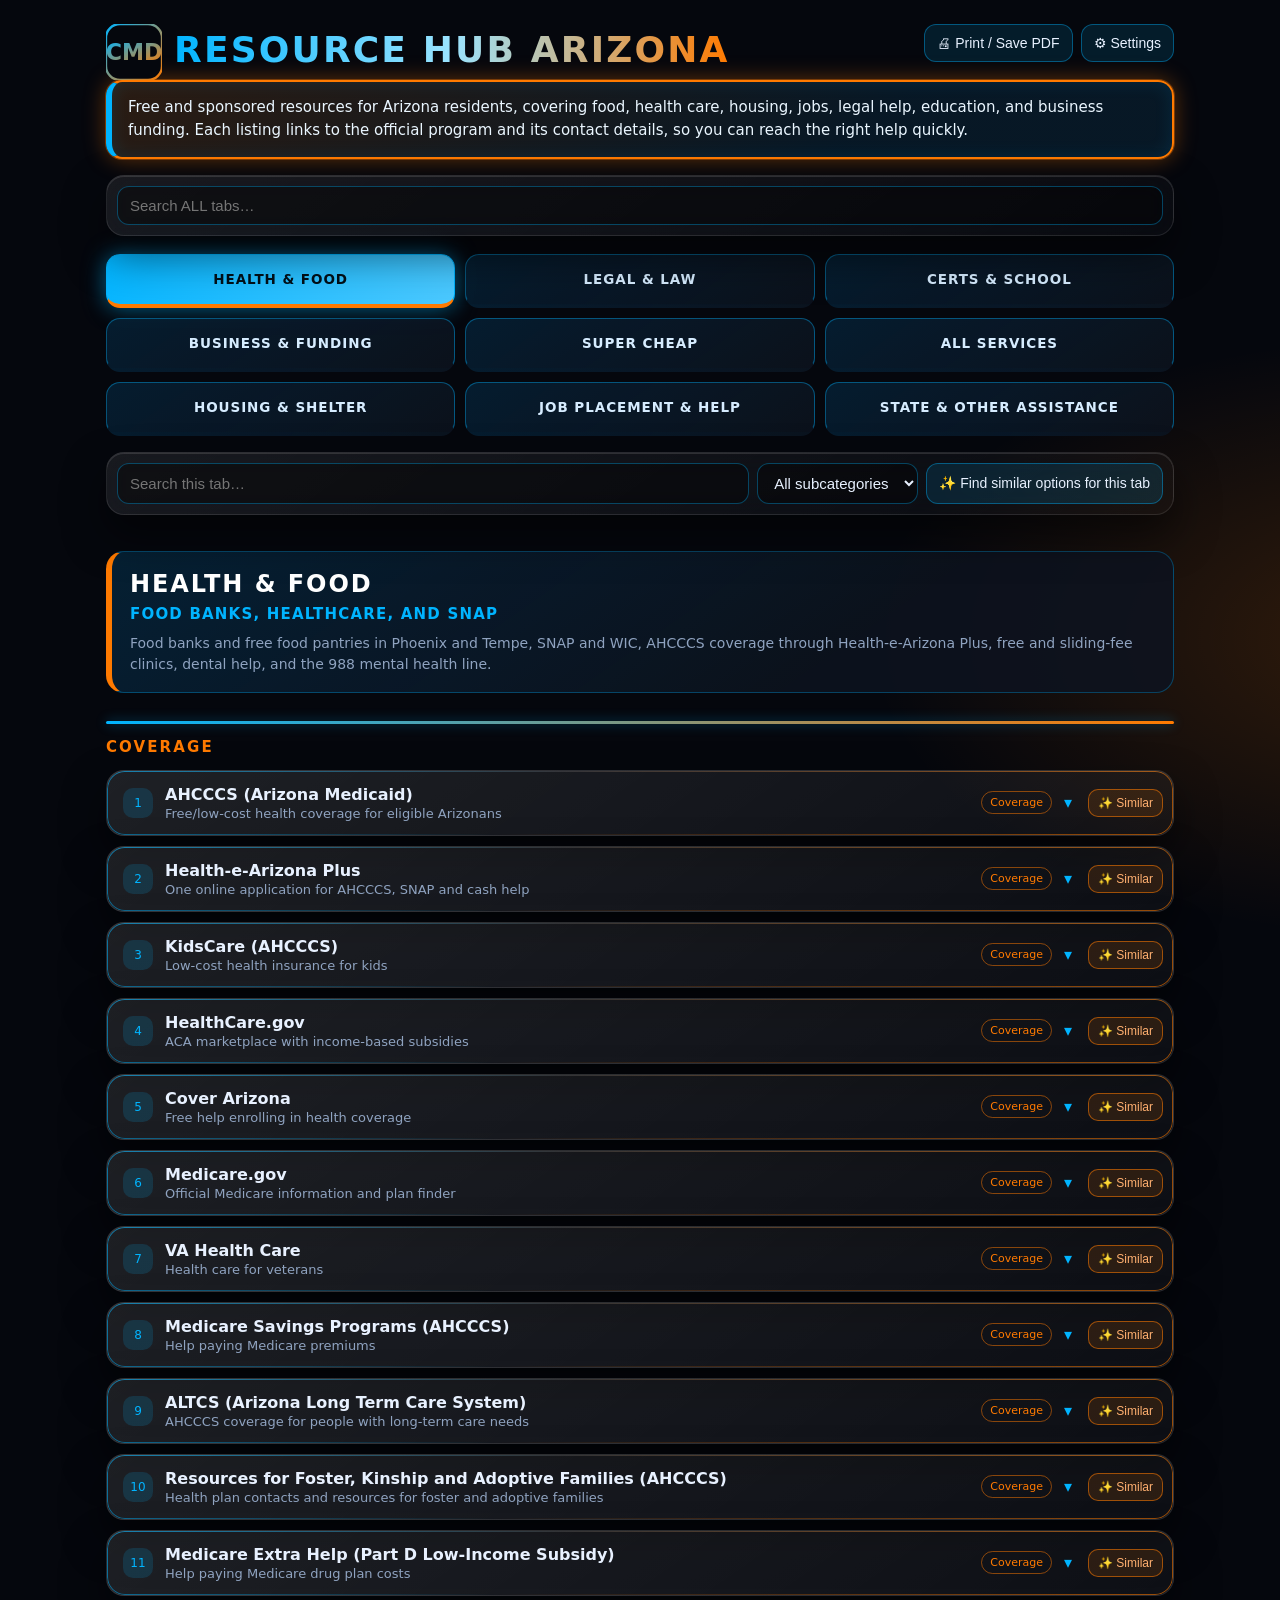
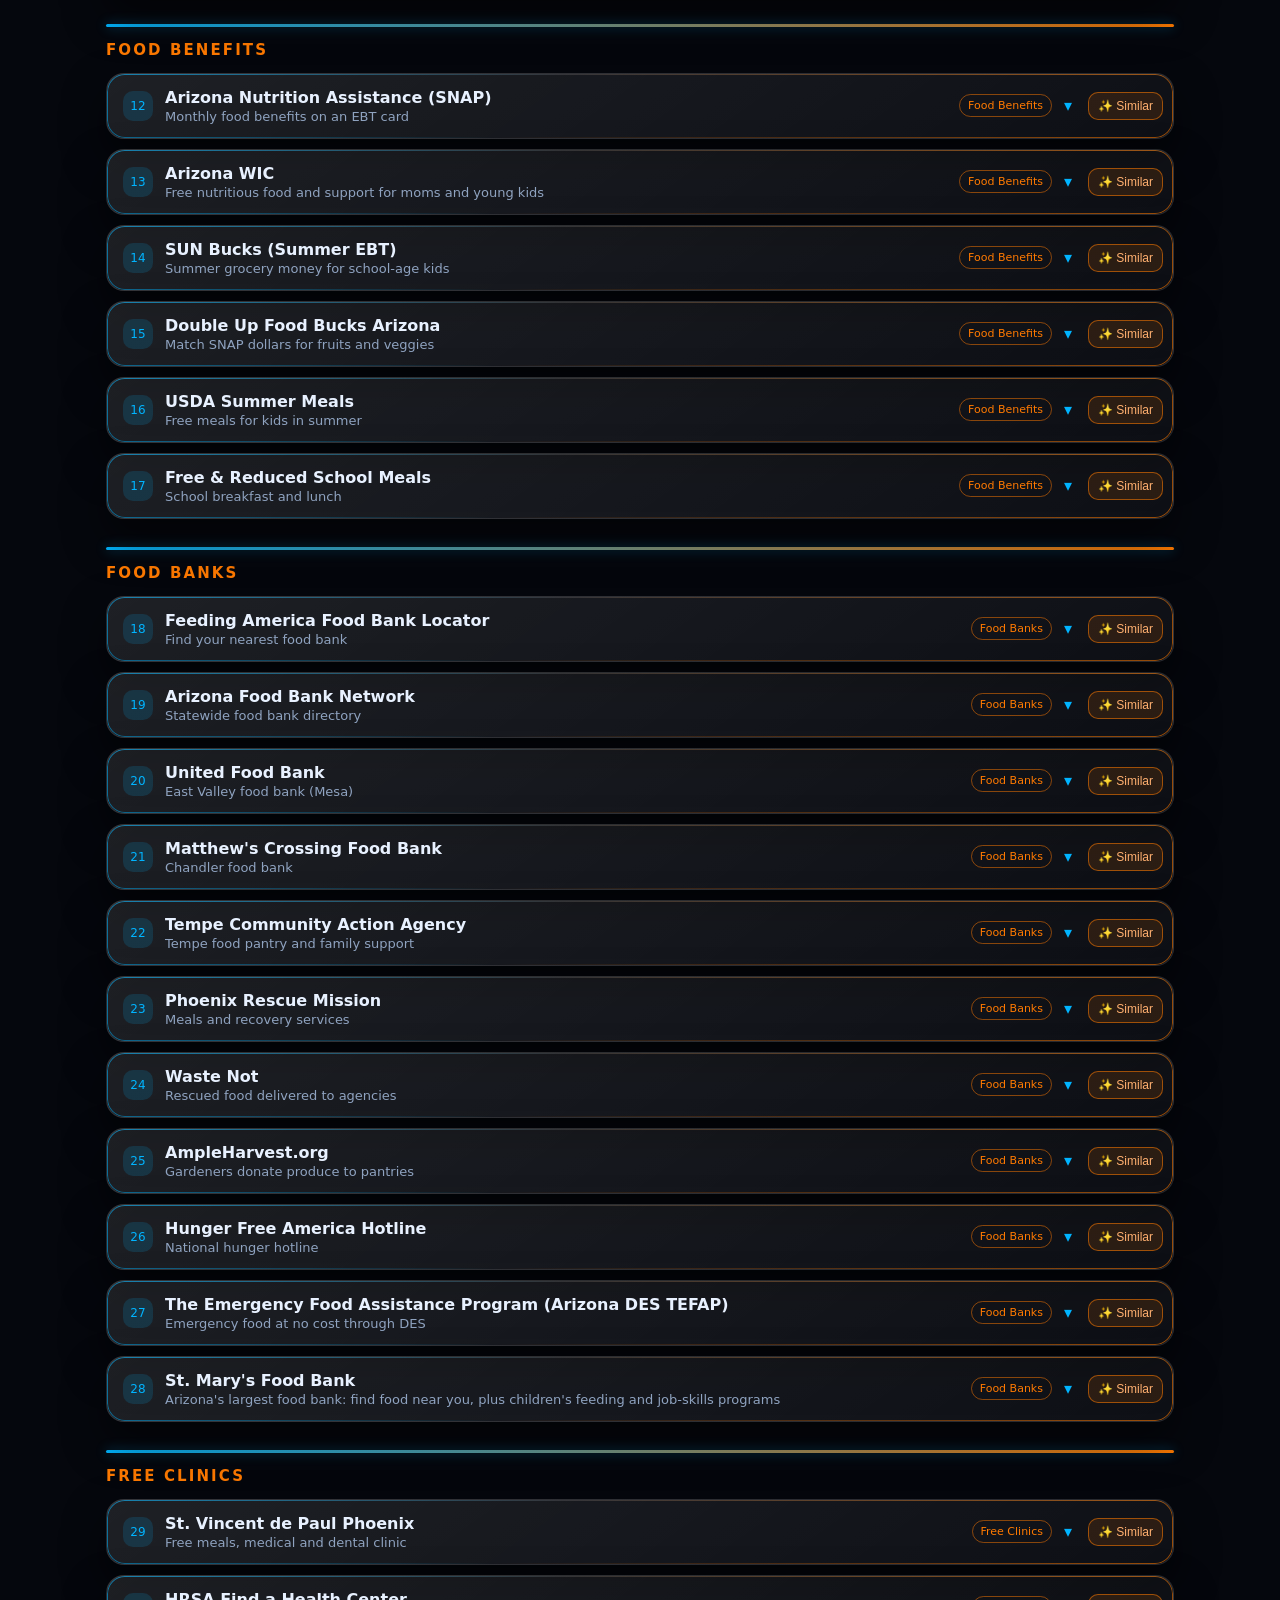
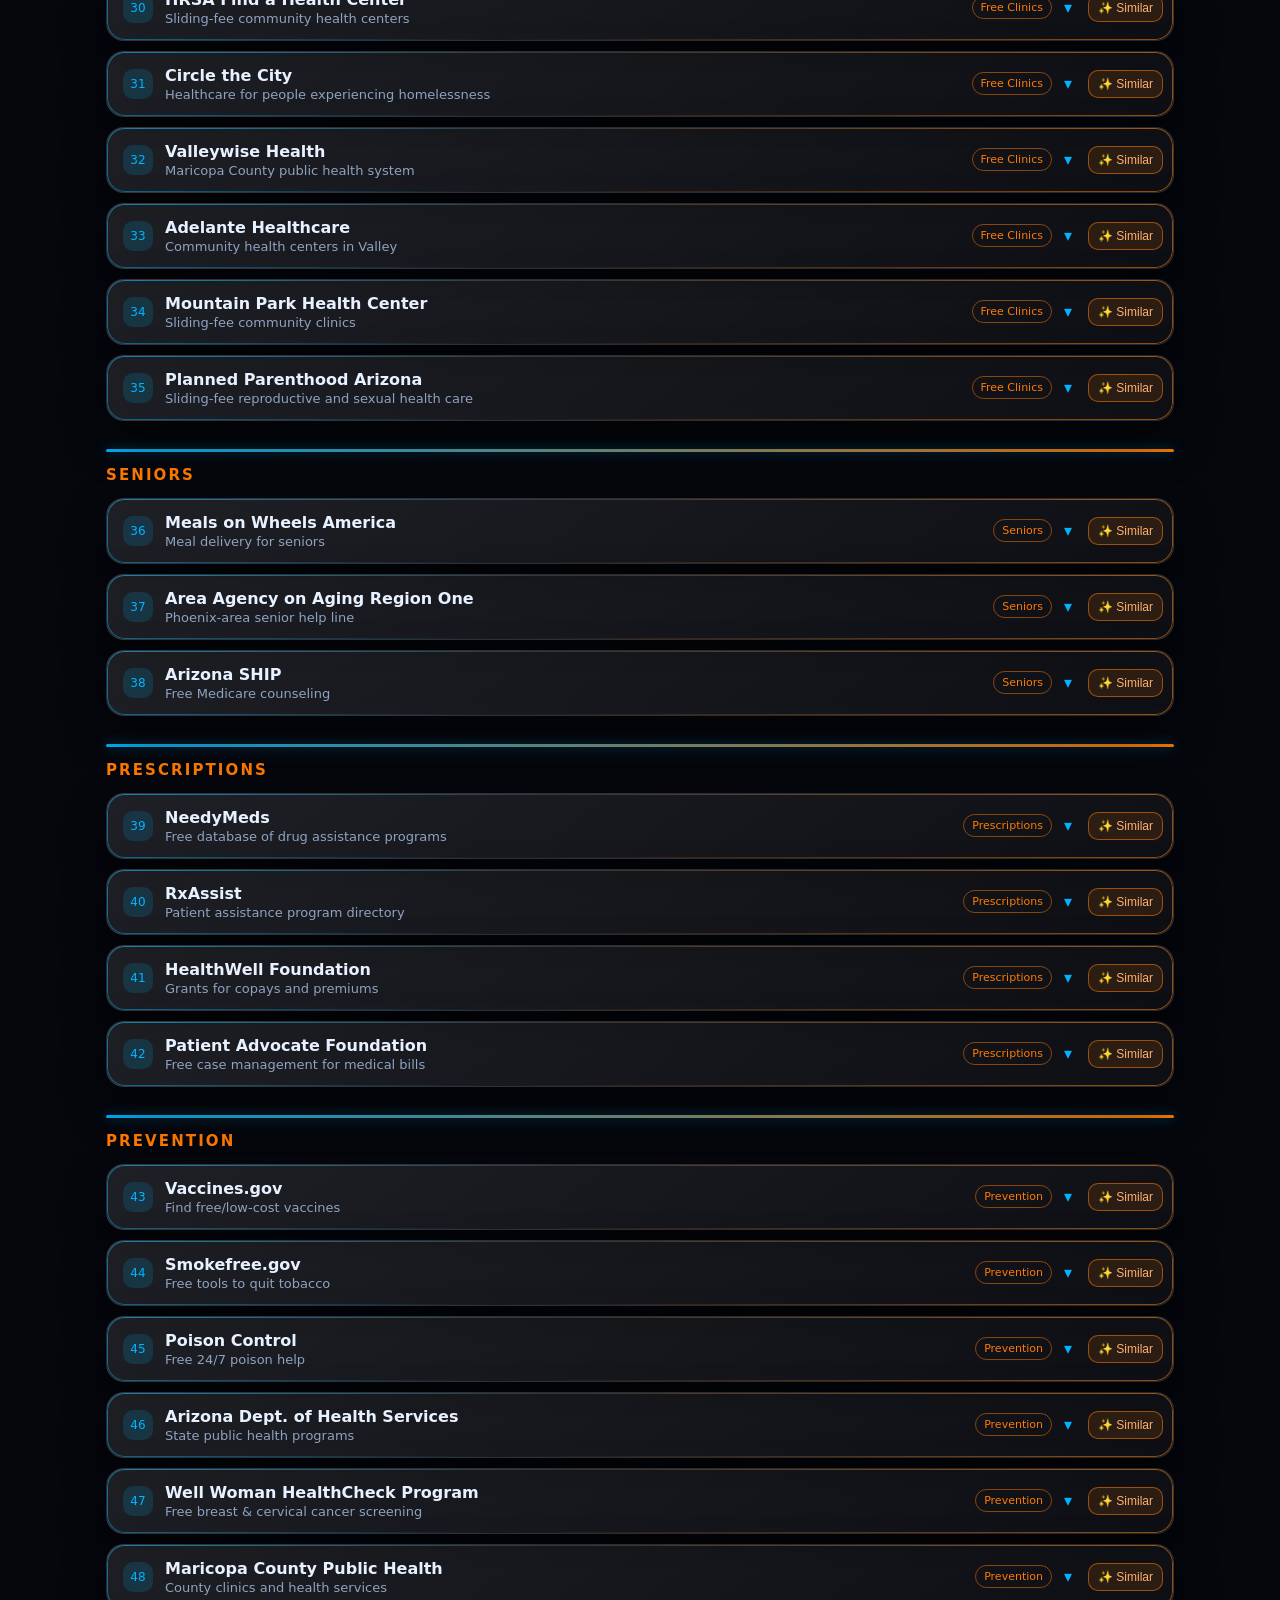
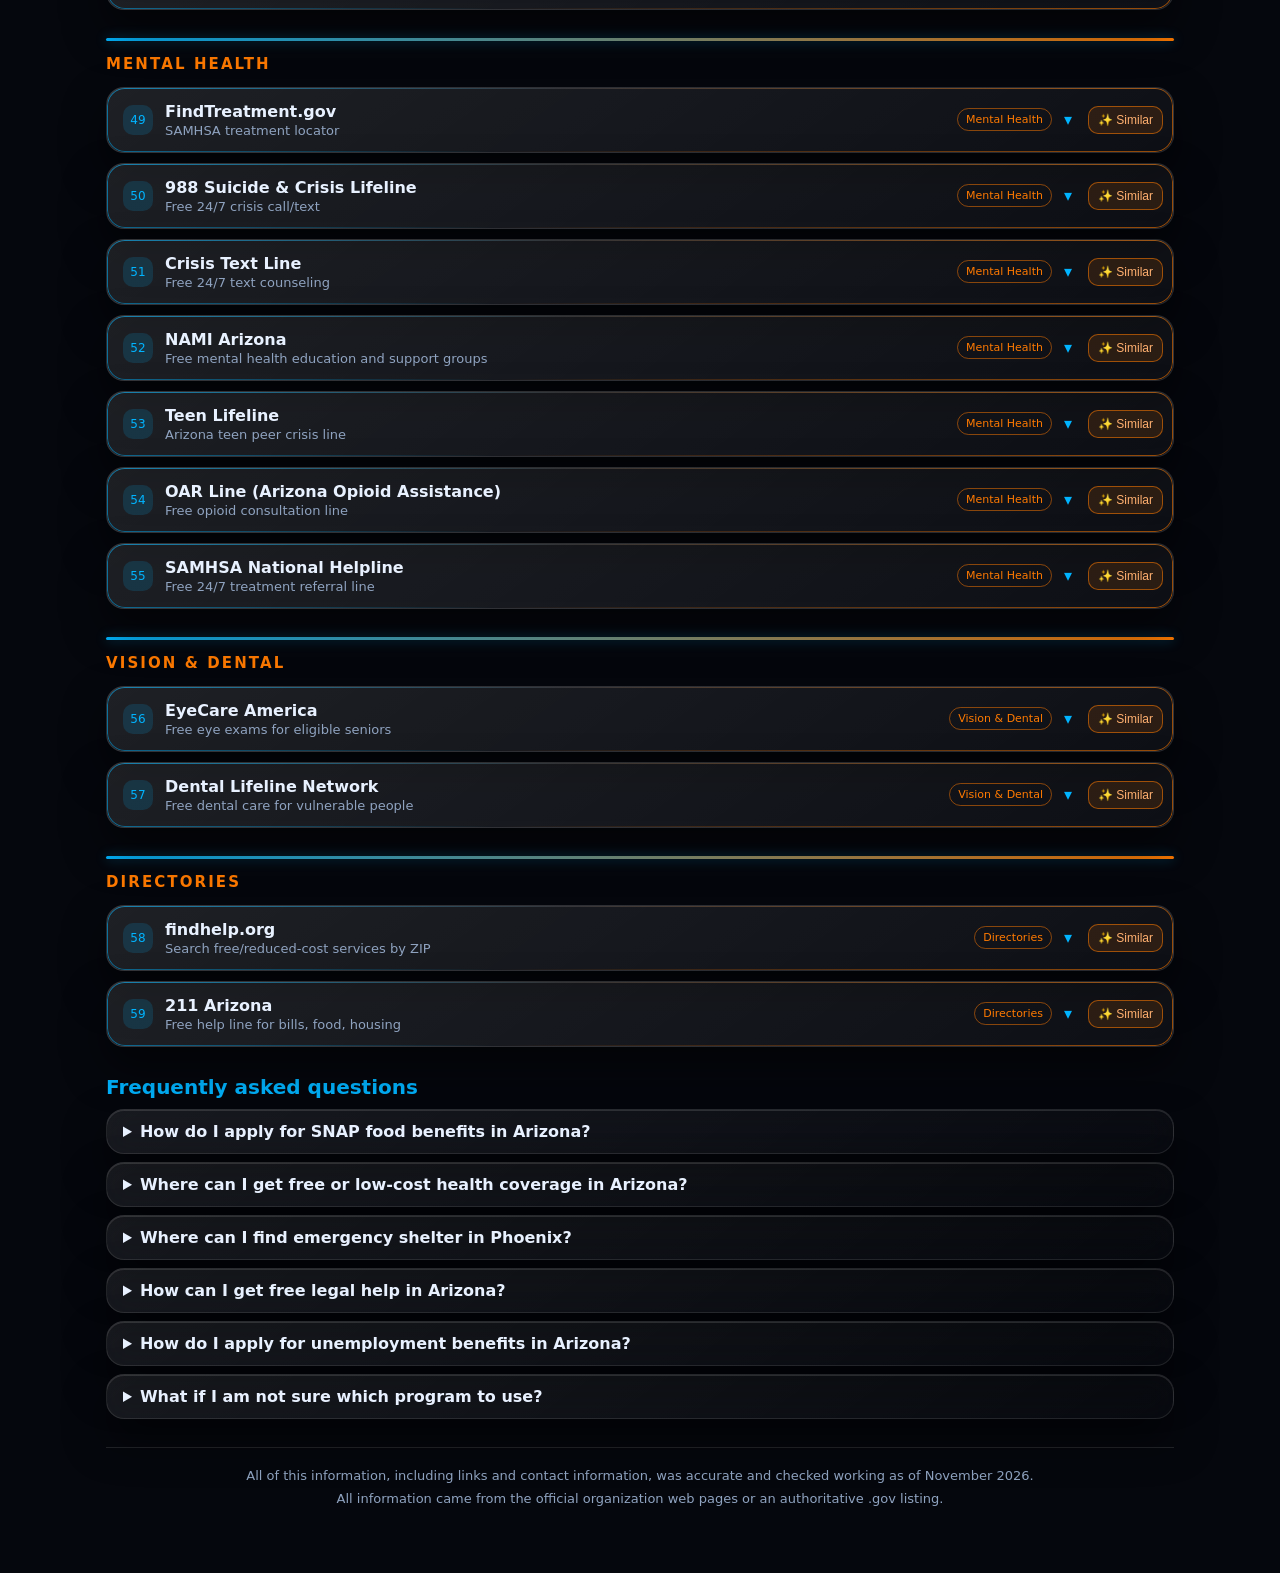
==== index.html @ b8bb2335 "Initial release: CMD Resource Hub Arizona" ====
<!doctype html>
<html lang="en">
<head>
<!-- CMD Resource Hub Arizona, internal version 5.5. The version number is not shown anywhere in the page. -->
<meta charset="utf-8">
<meta name="viewport" content="width=device-width, initial-scale=1">
<title>CMD Resource Hub Arizona | Arizona Assistance Programs</title>
<meta name="description" content="Free help in Arizona: rent and housing assistance, food banks, emergency shelter, legal aid, AHCCCS, SNAP, job training and more. Official links and contacts.">
<meta name="robots" content="index,follow,max-snippet:-1">
<meta name="application-name" content="CMD Resource Hub Arizona">
<meta name="generator" content="CMD Resource Hub Arizona">
<meta name="theme-color" content="#05070d">
<meta name="color-scheme" content="dark">
<!-- Canonical placeholder: when this file is published, replace YOUR-DOMAIN and uncomment.
<link rel="canonical" href="https://YOUR-DOMAIN/CMD-Resource-Hub-Arizona.html">
<meta property="og:url" content="https://YOUR-DOMAIN/CMD-Resource-Hub-Arizona.html">
-->
<link rel="icon" href="data:image/svg+xml,%3Csvg xmlns='http://www.w3.org/2000/svg' viewBox='0 0 32 32'%3E%3Crect width='32' height='32' rx='8' fill='%2305070d'/%3E%3Ctext x='16' y='22' text-anchor='middle' font-size='16' font-weight='700' font-family='system-ui,sans-serif' fill='%2300B4FF'%3EC%3C/text%3E%3C/svg%3E">
<meta property="og:title" content="CMD Resource Hub Arizona | Arizona Assistance Programs">
<meta property="og:site_name" content="CMD Resource Hub Arizona">
<meta property="og:description" content="Free help in Arizona: rent and housing assistance, food banks, emergency shelter, legal aid, AHCCCS, SNAP, job training and more. Official links and contacts.">
<meta property="og:type" content="website">
<meta property="og:locale" content="en_US">
<meta name="twitter:card" content="summary">
<meta name="twitter:title" content="CMD Resource Hub Arizona | Arizona Assistance Programs">
<meta name="twitter:description" content="Free help in Arizona: rent and housing assistance, food banks, emergency shelter, legal aid, AHCCCS, SNAP, job training and more. Official links and contacts.">
<script type="application/ld+json">{"@context":"https://schema.org","@graph":[{"@type":"WebSite","name":"CMD Resource Hub Arizona","inLanguage":"en-US","dateModified":"2026-11-11","description":"Free help in Arizona: rent and housing assistance, food banks, emergency shelter, legal aid, AHCCCS, SNAP, job training and more. Official links and contacts.","about":"Assistance programs and resources in Arizona"},{"@type":"ItemList","name":"CMD Resource Hub Arizona listings","numberOfItems":549,"itemListElement":[{"@type":"ListItem","position":1,"name":"AHCCCS (Arizona Medicaid)","url":"https://www.azahcccs.gov/"},{"@type":"ListItem","position":2,"name":"Health-e-Arizona Plus","url":"https://www.healthearizonaplus.gov/"},{"@type":"ListItem","position":3,"name":"KidsCare (AHCCCS)","url":"https://www.azahcccs.gov/Members/GetCovered/Categories/KidsCare.html"},{"@type":"ListItem","position":4,"name":"Arizona Nutrition Assistance (SNAP)","url":"https://des.az.gov/services/basic-needs/food-assistance/nutrition-assistance-na"},{"@type":"ListItem","position":5,"name":"Arizona WIC","url":"https://www.azdhs.gov/prevention/azwic/"},{"@type":"ListItem","position":6,"name":"SUN Bucks (Summer EBT)","url":"https://des.az.gov/services/basic-needs/food-assistance/SUNBucks"},{"@type":"ListItem","position":7,"name":"Double Up Food Bucks Arizona","url":"https://doubleupaz.org/"},{"@type":"ListItem","position":8,"name":"Feeding America Food Bank Locator","url":"https://www.feedingamerica.org/find-your-local-foodbank"},{"@type":"ListItem","position":9,"name":"Arizona Food Bank Network","url":"https://www.azfoodbanks.org/"},{"@type":"ListItem","position":10,"name":"United Food Bank","url":"https://www.unitedfoodbank.org/"},{"@type":"ListItem","position":11,"name":"Matthew's Crossing Food Bank","url":"https://www.matthewscrossing.org/"},{"@type":"ListItem","position":12,"name":"Tempe Community Action Agency","url":"https://tempeaction.org/"},{"@type":"ListItem","position":13,"name":"St. Vincent de Paul Phoenix","url":"https://www.svdpaz.org/"},{"@type":"ListItem","position":14,"name":"Meals on Wheels America","url":"https://www.mealsonwheelsamerica.org/find-meals"},{"@type":"ListItem","position":15,"name":"Area Agency on Aging Region One","url":"https://aaaphx.org/"},{"@type":"ListItem","position":16,"name":"HealthCare.gov","url":"https://www.healthcare.gov/"},{"@type":"ListItem","position":17,"name":"Cover Arizona","url":"https://www.coveraz.org/"},{"@type":"ListItem","position":18,"name":"Medicare.gov","url":"https://www.medicare.gov/"},{"@type":"ListItem","position":19,"name":"HRSA Find a Health Center","url":"https://findahealthcenter.hrsa.gov/"},{"@type":"ListItem","position":20,"name":"Circle the City","url":"https://www.circlethecity.org/"},{"@type":"ListItem","position":21,"name":"Valleywise Health","url":"https://valleywisehealth.org/"},{"@type":"ListItem","position":22,"name":"Adelante Healthcare","url":"https://www.adelantehealthcare.com/"},{"@type":"ListItem","position":23,"name":"Mountain Park Health Center","url":"https://www.mphc-az.org/"},{"@type":"ListItem","position":24,"name":"NeedyMeds","url":"https://www.needymeds.org/"},{"@type":"ListItem","position":25,"name":"RxAssist","url":"https://www.rxassist.org/"},{"@type":"ListItem","position":26,"name":"Vaccines.gov","url":"https://www.vaccines.gov/"},{"@type":"ListItem","position":27,"name":"FindTreatment.gov","url":"https://findtreatment.gov/"},{"@type":"ListItem","position":28,"name":"988 Suicide & Crisis Lifeline","url":"https://988lifeline.org/"},{"@type":"ListItem","position":29,"name":"Crisis Text Line","url":"https://www.crisistextline.org/"},{"@type":"ListItem","position":30,"name":"NAMI Arizona","url":"https://namiarizona.org/"},{"@type":"ListItem","position":31,"name":"Teen Lifeline","url":"https://teenlifeline.org/"},{"@type":"ListItem","position":32,"name":"Smokefree.gov","url":"https://smokefree.gov/"},{"@type":"ListItem","position":33,"name":"EyeCare America","url":"https://www.aao.org/eyecare-america"},{"@type":"ListItem","position":34,"name":"Dental Lifeline Network","url":"https://dentallifeline.org/"},{"@type":"ListItem","position":35,"name":"Poison Control","url":"https://www.poison.org/"},{"@type":"ListItem","position":36,"name":"findhelp.org","url":"https://www.findhelp.org/"},{"@type":"ListItem","position":37,"name":"Arizona Dept. of Health Services","url":"https://www.azdhs.gov/"},{"@type":"ListItem","position":38,"name":"Well Woman HealthCheck Program","url":"https://www.azdhs.gov/prevention/chronic-disease/well-woman-healthcheck/"},{"@type":"ListItem","position":39,"name":"Maricopa County Public Health","url":"https://www.maricopa.gov/5270/Public-Health"},{"@type":"ListItem","position":40,"name":"VA Health Care","url":"https://www.va.gov/health-care/"},{"@type":"ListItem","position":41,"name":"Phoenix Rescue Mission","url":"https://phoenixrescuemission.org/"},{"@type":"ListItem","position":42,"name":"Waste Not","url":"https://wastenotaz.org/"},{"@type":"ListItem","position":43,"name":"AmpleHarvest.org","url":"https://ampleharvest.org/"},{"@type":"ListItem","position":44,"name":"Hunger Free America Hotline","url":"https://www.hungerfreeamerica.org/en-us/usda-national-hunger-hotline"},{"@type":"ListItem","position":45,"name":"USDA Summer Meals","url":"https://www.fns.usda.gov/summer/sunmeals"},{"@type":"ListItem","position":46,"name":"Free & Reduced School Meals","url":"https://www.fns.usda.gov/nslp"},{"@type":"ListItem","position":47,"name":"OAR Line (Arizona Opioid Assistance)","url":"https://www.azdhs.gov/oar"},{"@type":"ListItem","position":48,"name":"Medicare Savings Programs (AHCCCS)","url":"https://www.azahcccs.gov/Members/GetCovered/Categories/MSP.html"},{"@type":"ListItem","position":49,"name":"Arizona SHIP","url":"https://des.az.gov/medicare-assistance"},{"@type":"ListItem","position":50,"name":"211 Arizona","url":"https://211arizona.org/"},{"@type":"ListItem","position":51,"name":"HealthWell Foundation","url":"https://www.healthwellfoundation.org/"},{"@type":"ListItem","position":52,"name":"Patient Advocate Foundation","url":"https://www.patientadvocate.org/"},{"@type":"ListItem","position":53,"name":"Planned Parenthood Arizona","url":"https://www.plannedparenthood.org/planned-parenthood-arizona"},{"@type":"ListItem","position":54,"name":"SAMHSA National Helpline","url":"https://www.samhsa.gov/find-help/helplines/national-helpline"},{"@type":"ListItem","position":55,"name":"ALTCS (Arizona Long Term Care System)","url":"https://www.azahcccs.gov/Members/GetCovered/Categories/ALTCS.html"},{"@type":"ListItem","position":56,"name":"Resources for Foster, Kinship and Adoptive Families (AHCCCS)","url":"https://www.azahcccs.gov/Members/AlreadyCovered/MemberResources/Foster/"},{"@type":"ListItem","position":57,"name":"Medicare Extra Help (Part D Low-Income Subsidy)","url":"https://www.ssa.gov/medicare/part-d-extra-help"},{"@type":"ListItem","position":58,"name":"The Emergency Food Assistance Program (Arizona DES TEFAP)","url":"https://des.az.gov/services/basic-needs/food-assistance/emergency-food-assistance"},{"@type":"ListItem","position":59,"name":"St. Mary's Food Bank","url":"https://www.stmarysfoodbank.org/find-help/"},{"@type":"ListItem","position":60,"name":"AZCourtHelp.org","url":"https://www.azcourthelp.org/"},{"@type":"ListItem","position":61,"name":"AZLawHelp.org","url":"https://www.azlawhelp.org/"},{"@type":"ListItem","position":62,"name":"Arizona Judicial Branch","url":"https://www.azcourts.gov/"},{"@type":"ListItem","position":63,"name":"Community Legal Services","url":"https://clsaz.org/"},{"@type":"ListItem","position":64,"name":"Southern Arizona Legal Aid","url":"https://sazlegalaid.org/"},{"@type":"ListItem","position":65,"name":"DNA People's Legal Services","url":"https://dnalegalservices.org/"},{"@type":"ListItem","position":66,"name":"Maricopa County Law Library Resource Center","url":"https://superiorcourt.maricopa.gov/llrc/"},{"@type":"ListItem","position":67,"name":"Maricopa County Justice Courts","url":"https://justicecourts.maricopa.gov/"},{"@type":"ListItem","position":68,"name":"Maricopa County Clerk of the Superior Court","url":"https://www.clerkofcourt.maricopa.gov/"},{"@type":"ListItem","position":69,"name":"Arizona Public Access to Court Information","url":"https://apps.azcourts.gov/publicaccess/"},{"@type":"ListItem","position":70,"name":"State Bar of Arizona","url":"https://www.azbar.org/"},{"@type":"ListItem","position":71,"name":"Maricopa County Bar Lawyer Referral","url":"https://maricopabar.org/"},{"@type":"ListItem","position":72,"name":"ASU Law Clinics","url":"https://law.asu.edu/clinics"},{"@type":"ListItem","position":73,"name":"ABA Free Legal Answers","url":"https://abafreelegalanswers.org/"},{"@type":"ListItem","position":74,"name":"LawHelp.org","url":"https://www.lawhelp.org/"},{"@type":"ListItem","position":75,"name":"Legal Services Corporation","url":"https://www.lsc.gov/about-lsc/what-legal-aid/i-need-legal-help"},{"@type":"ListItem","position":76,"name":"LawHelp Interactive","url":"https://www.lawhelpinteractive.org/"},{"@type":"ListItem","position":77,"name":"Legal Information Institute (Cornell)","url":"https://www.law.cornell.edu/"},{"@type":"ListItem","position":78,"name":"Justia","url":"https://www.justia.com/"},{"@type":"ListItem","position":79,"name":"CourtListener","url":"https://www.courtlistener.com/"},{"@type":"ListItem","position":80,"name":"Google Scholar Case Law","url":"https://scholar.google.com/"},{"@type":"ListItem","position":81,"name":"Arizona Revised Statutes","url":"https://www.azleg.gov/arstitle/"},{"@type":"ListItem","position":82,"name":"Arizona Administrative Code","url":"https://apps.azsos.gov/public_services/CodeTOC.htm"},{"@type":"ListItem","position":83,"name":"Nolo","url":"https://www.nolo.com/"},{"@type":"ListItem","position":84,"name":"Avvo","url":"https://www.avvo.com/"},{"@type":"ListItem","position":85,"name":"FindLaw","url":"https://www.findlaw.com/"},{"@type":"ListItem","position":86,"name":"Arizona Center for Disability Law","url":"https://www.azdisabilitylaw.org/"},{"@type":"ListItem","position":87,"name":"Florence Immigrant & Refugee Rights Project","url":"https://firrp.org/"},{"@type":"ListItem","position":88,"name":"Arizona Justice Project","url":"https://azjusticeproject.org/"},{"@type":"ListItem","position":89,"name":"Arizona Attorney General Consumer Protection","url":"https://www.azag.gov/consumer"},{"@type":"ListItem","position":90,"name":"Arizona Civil Rights Division","url":"https://www.azag.gov/civil-rights"},{"@type":"ListItem","position":91,"name":"CFPB Submit a Complaint","url":"https://www.consumerfinance.gov/complaint/"},{"@type":"ListItem","position":92,"name":"ReportFraud.ftc.gov","url":"https://reportfraud.ftc.gov/"},{"@type":"ListItem","position":93,"name":"IdentityTheft.gov","url":"https://www.identitytheft.gov/"},{"@type":"ListItem","position":94,"name":"Taxpayer Advocate Service","url":"https://www.taxpayeradvocate.irs.gov/"},{"@type":"ListItem","position":95,"name":"Low Income Taxpayer Clinics","url":"https://www.taxpayeradvocate.irs.gov/about-us/low-income-taxpayer-clinics-litc/"},{"@type":"ListItem","position":96,"name":"EEOC","url":"https://www.eeoc.gov/"},{"@type":"ListItem","position":97,"name":"DOL Wage and Hour Division","url":"https://www.dol.gov/agencies/whd"},{"@type":"ListItem","position":98,"name":"Industrial Commission of Arizona","url":"https://www.azica.gov/"},{"@type":"ListItem","position":99,"name":"National Domestic Violence Hotline","url":"https://www.thehotline.org/"},{"@type":"ListItem","position":100,"name":"Arizona Coalition to End Sexual & Domestic Violence","url":"https://www.acesdv.org/"},{"@type":"ListItem","position":101,"name":"Arizona Voice for Crime Victims","url":"https://voiceforvictims.org/"},{"@type":"ListItem","position":102,"name":"AZ Attorney General Office of Victim Services","url":"https://www.azag.gov/criminal/victim-services"},{"@type":"ListItem","position":103,"name":"Arizona Residential Landlord Tenant Act (AZ Housing)","url":"https://housing.az.gov/general-public/arizona-residential-landlord-and-tenant-act"},{"@type":"ListItem","position":104,"name":"RECAP","url":"https://free.law/recap/"},{"@type":"ListItem","position":105,"name":"Caselaw Access Project","url":"https://case.law/"},{"@type":"ListItem","position":106,"name":"Catholic Charities Community Services AZ","url":"https://www.catholiccharitiesaz.org/"},{"@type":"ListItem","position":107,"name":"Arizona Commission on Judicial Conduct","url":"https://azcjc.azcourts.gov/"},{"@type":"ListItem","position":108,"name":"Arizona Court Rules (Westlaw)","url":"https://govt.westlaw.com/azrules/"},{"@type":"ListItem","position":109,"name":"PACER","url":"https://pacer.uscourts.gov/"},{"@type":"ListItem","position":110,"name":"U.S. Courts Self-Help (District of AZ)","url":"https://www.azd.uscourts.gov/"},{"@type":"ListItem","position":111,"name":"Arizona Courts Self-Service Center","url":"https://www.azcourts.gov/selfservicecenter"},{"@type":"ListItem","position":112,"name":"Legal Services for Older Adults (Arizona DES)","url":"https://des.az.gov/services/older-adults/legal-services-assistance"},{"@type":"ListItem","position":113,"name":"Tempe Family Advocacy Center","url":"https://www.tempe.gov/government/community-health-and-human-services/family-advocacy-center"},{"@type":"ListItem","position":114,"name":"Crime Victim Services Center (City of Phoenix)","url":"https://www.phoenix.gov/administration/departments/law/prosecutor/crime-victim-services-center.html"},{"@type":"ListItem","position":115,"name":"Maricopa County Attorney's Office Victim Services","url":"https://maricopacountyattorney.org"},{"@type":"ListItem","position":116,"name":"Arizona Criminal Justice Commission: Victim Assistance and Compensation","url":"https://azcjc.gov/"},{"@type":"ListItem","position":117,"name":"Address Confidentiality Program (Arizona Secretary of State)","url":"https://azsos.gov/services/address-confidentiality-program"},{"@type":"ListItem","position":118,"name":"Arizona Corporation Commission Utilities Division","url":"https://www.azcc.gov/utilities"},{"@type":"ListItem","position":119,"name":"Arizona Department of Insurance and Financial Institutions","url":"https://difi.az.gov/"},{"@type":"ListItem","position":120,"name":"Khan Academy","url":"https://www.khanacademy.org/"},{"@type":"ListItem","position":121,"name":"freeCodeCamp","url":"https://www.freecodecamp.org/"},{"@type":"ListItem","position":122,"name":"MIT OpenCourseWare","url":"https://ocw.mit.edu/"},{"@type":"ListItem","position":123,"name":"Coursera Financial Aid","url":"https://www.coursera.org/"},{"@type":"ListItem","position":124,"name":"edX","url":"https://www.edx.org/"},{"@type":"ListItem","position":125,"name":"Grow with Google","url":"https://grow.google/"},{"@type":"ListItem","position":126,"name":"Google Skillshop","url":"https://skillshop.withgoogle.com/"},{"@type":"ListItem","position":127,"name":"Microsoft Learn","url":"https://learn.microsoft.com/training/"},{"@type":"ListItem","position":128,"name":"AWS Skill Builder","url":"https://skillbuilder.aws/"},{"@type":"ListItem","position":129,"name":"Cisco Networking Academy","url":"https://www.netacad.com/"},{"@type":"ListItem","position":130,"name":"HubSpot Academy","url":"https://academy.hubspot.com/"},{"@type":"ListItem","position":131,"name":"Meta Blueprint","url":"https://www.facebookblueprint.com/"},{"@type":"ListItem","position":132,"name":"Salesforce Trailhead","url":"https://trailhead.salesforce.com/"},{"@type":"ListItem","position":133,"name":"IBM SkillsBuild","url":"https://skillsbuild.org/"},{"@type":"ListItem","position":134,"name":"Linux Foundation Free Courses","url":"https://training.linuxfoundation.org/resources/?_sft_content_type=free-course"},{"@type":"ListItem","position":135,"name":"Alison","url":"https://alison.com/"},{"@type":"ListItem","position":136,"name":"Saylor Academy","url":"https://www.saylor.org/"},{"@type":"ListItem","position":137,"name":"Harvard CS50","url":"https://cs50.harvard.edu/"},{"@type":"ListItem","position":138,"name":"Open Yale Courses","url":"https://oyc.yale.edu/"},{"@type":"ListItem","position":139,"name":"OpenStax","url":"https://openstax.org/"},{"@type":"ListItem","position":140,"name":"OpenLearn","url":"https://www.open.edu/openlearn/"},{"@type":"ListItem","position":141,"name":"Class Central","url":"https://www.classcentral.com/"},{"@type":"ListItem","position":142,"name":"The Odin Project","url":"https://www.theodinproject.com/"},{"@type":"ListItem","position":143,"name":"Kaggle Learn","url":"https://www.kaggle.com/learn"},{"@type":"ListItem","position":144,"name":"fast.ai","url":"https://course.fast.ai/"},{"@type":"ListItem","position":145,"name":"DeepLearning.AI Short Courses","url":"https://www.deeplearning.ai/short-courses/"},{"@type":"ListItem","position":146,"name":"Elements of AI","url":"https://www.elementsofai.com/"},{"@type":"ListItem","position":147,"name":"Codecademy (free courses)","url":"https://www.codecademy.com/"},{"@type":"ListItem","position":148,"name":"GCFGlobal","url":"https://edu.gcfglobal.org/"},{"@type":"ListItem","position":149,"name":"Canva Design School","url":"https://www.canva.com/designschool/"},{"@type":"ListItem","position":150,"name":"Semrush Academy","url":"https://www.semrush.com/academy/"},{"@type":"ListItem","position":151,"name":"Udacity Free Courses","url":"https://www.udacity.com/catalog"},{"@type":"ListItem","position":152,"name":"Stanford Online Free Courses","url":"https://online.stanford.edu/free-courses"},{"@type":"ListItem","position":153,"name":"FAFSA (Federal Student Aid)","url":"https://studentaid.gov/"},{"@type":"ListItem","position":154,"name":"Pell Grant","url":"https://studentaid.gov/understand-aid/types/grants/pell"},{"@type":"ListItem","position":155,"name":"Starbucks College Achievement Plan","url":"https://www.starbucks.com/careers/working-at-starbucks/education/"},{"@type":"ListItem","position":156,"name":"Walmart Live Better U","url":"https://walmart.guildeducation.com/"},{"@type":"ListItem","position":157,"name":"Amazon Career Choice","url":"https://www.aboutamazon.com/news/workplace/career-choice"},{"@type":"ListItem","position":158,"name":"Arizona Adult Education (GED)","url":"https://www.azed.gov/adultedservices"},{"@type":"ListItem","position":159,"name":"CISA Cybersecurity Training & Exercises","url":"https://www.cisa.gov/topics/cybersecurity-best-practices/cybersecurity-training-exercises"},{"@type":"ListItem","position":160,"name":"Cybrary (free)","url":"https://www.cybrary.it/"},{"@type":"ListItem","position":161,"name":"Duolingo","url":"https://www.duolingo.com/"},{"@type":"ListItem","position":162,"name":"SBA Learning Center","url":"https://www.sba.gov/sba-learning-platform"},{"@type":"ListItem","position":163,"name":"Shopify Academy","url":"https://www.shopify.com/academy"},{"@type":"ListItem","position":164,"name":"Hack Club","url":"https://hackclub.com/"},{"@type":"ListItem","position":165,"name":"Internet Archive Open Library","url":"https://openlibrary.org/"},{"@type":"ListItem","position":166,"name":"LibreTexts","url":"https://libretexts.org/"},{"@type":"ListItem","position":167,"name":"AZ Commission for Postsecondary Education","url":"https://highered.az.gov/"},{"@type":"ListItem","position":168,"name":"Scholarships.com","url":"https://www.scholarships.com/"},{"@type":"ListItem","position":169,"name":"Fastweb","url":"https://www.fastweb.com/"},{"@type":"ListItem","position":170,"name":"Junior Achievement of Arizona","url":"https://www.jaaz.org/"},{"@type":"ListItem","position":171,"name":"W3Schools","url":"https://www.w3schools.com/"},{"@type":"ListItem","position":172,"name":"Exercism","url":"https://exercism.org/"},{"@type":"ListItem","position":173,"name":"U.S. Small Business Administration","url":"https://www.sba.gov/"},{"@type":"ListItem","position":174,"name":"SBA Lender Match","url":"https://www.sba.gov/loans/lender-match/"},{"@type":"ListItem","position":175,"name":"SBA Microloans","url":"https://www.sba.gov/funding-programs/loans/microloans"},{"@type":"ListItem","position":176,"name":"SBA 7(a) Loans","url":"https://www.sba.gov/funding-programs/loans/7a-loans"},{"@type":"ListItem","position":177,"name":"SCORE","url":"https://www.score.org/"},{"@type":"ListItem","position":178,"name":"Arizona Commerce Authority Small Business","url":"https://www.azcommerce.com/small-business/"},{"@type":"ListItem","position":179,"name":"Arizona Corporation Commission eCorp","url":"https://ecorp.azcc.gov/"},{"@type":"ListItem","position":180,"name":"Arizona Dept. of Revenue TPT License","url":"https://azdor.gov/business/transaction-privilege-tax"},{"@type":"ListItem","position":181,"name":"IRS EIN (free)","url":"https://www.irs.gov/businesses/small-businesses-self-employed/apply-for-an-employer-identification-number-ein-online"},{"@type":"ListItem","position":182,"name":"IRS Small Business Tax Center","url":"https://www.irs.gov/businesses/small-businesses-self-employed"},{"@type":"ListItem","position":183,"name":"City of Tempe Economic Development","url":"https://www.thinktempe.com/"},{"@type":"ListItem","position":184,"name":"Women's Business Centers (SBA)","url":"https://www.sba.gov/local-assistance/resource-partners/womens-business-centers"},{"@type":"ListItem","position":185,"name":"Veterans Business Outreach Centers","url":"https://www.sba.gov/local-assistance/resource-partners/veterans-business-outreach-center-vboc-program"},{"@type":"ListItem","position":186,"name":"APEX Accelerators","url":"https://www.apexaccelerators.us/"},{"@type":"ListItem","position":187,"name":"SAM.gov","url":"https://sam.gov/"},{"@type":"ListItem","position":188,"name":"Grants.gov","url":"https://www.grants.gov/"},{"@type":"ListItem","position":189,"name":"SBIR/STTR","url":"https://www.sbir.gov/"},{"@type":"ListItem","position":190,"name":"USDA Rural Development Business Programs","url":"https://www.rd.usda.gov/programs-services/business-programs"},{"@type":"ListItem","position":191,"name":"Hello Alice","url":"https://helloalice.com/"},{"@type":"ListItem","position":192,"name":"Amber Grant","url":"https://ambergrantsforwomen.com/"},{"@type":"ListItem","position":193,"name":"Kiva U.S.","url":"https://www.kiva.org/borrow"},{"@type":"ListItem","position":194,"name":"Accion Opportunity Fund","url":"https://aofund.org/"},{"@type":"ListItem","position":195,"name":"Grameen America","url":"https://www.grameenamerica.org/"},{"@type":"ListItem","position":196,"name":"Prestamos CDFI","url":"https://prestamoscdfi.org/"},{"@type":"ListItem","position":197,"name":"Chicanos Por La Causa","url":"https://www.cplc.org/"},{"@type":"ListItem","position":198,"name":"CDFI Fund Locator","url":"https://www.cdfifund.gov/"},{"@type":"ListItem","position":199,"name":"LISC Phoenix","url":"https://www.lisc.org/phoenix/"},{"@type":"ListItem","position":200,"name":"ASU Venture Devils","url":"https://entrepreneurship.asu.edu/"},{"@type":"ListItem","position":201,"name":"Seed Spot","url":"https://seedspot.org/"},{"@type":"ListItem","position":202,"name":"Google Business Profile","url":"https://www.google.com/business/"},{"@type":"ListItem","position":203,"name":"F5Bot","url":"https://f5bot.com/"},{"@type":"ListItem","position":204,"name":"USPTO","url":"https://www.uspto.gov/"},{"@type":"ListItem","position":205,"name":"USPTO Pro Bono Program","url":"https://www.uspto.gov/patents/basics/using-legal-services/pro-bono/patent-pro-bono-program"},{"@type":"ListItem","position":206,"name":"AnnualCreditReport.com","url":"https://www.annualcreditreport.com/"},{"@type":"ListItem","position":207,"name":"NFCC","url":"https://www.nfcc.org/"},{"@type":"ListItem","position":208,"name":"Money Management International","url":"https://www.moneymanagement.org/"},{"@type":"ListItem","position":209,"name":"GreenPath Financial Wellness","url":"https://www.greenpath.com/"},{"@type":"ListItem","position":210,"name":"FTC Credit Repair Guide","url":"https://consumer.ftc.gov/articles/disputing-errors-your-credit-reports"},{"@type":"ListItem","position":211,"name":"CFPB Credit Reports & Scores","url":"https://www.consumerfinance.gov/consumer-tools/credit-reports-and-scores/"},{"@type":"ListItem","position":212,"name":"Credit Karma","url":"https://www.creditkarma.com/"},{"@type":"ListItem","position":213,"name":"Experian Free","url":"https://www.experian.com/consumer-products/free-credit-report.html"},{"@type":"ListItem","position":214,"name":"Bank On","url":"https://joinbankon.org/"},{"@type":"ListItem","position":215,"name":"Nav","url":"https://www.nav.com/"},{"@type":"ListItem","position":216,"name":"Dun & Bradstreet D-U-N-S","url":"https://www.dnb.com/duns/get-a-duns.html"},{"@type":"ListItem","position":217,"name":"Arizona Hispanic Chamber of Commerce","url":"https://azhcc.com/"},{"@type":"ListItem","position":218,"name":"Tempe Chamber of Commerce","url":"https://www.tempechamber.org/"},{"@type":"ListItem","position":219,"name":"SBA Size Standards Tool","url":"https://www.sba.gov/size-standards/"},{"@type":"ListItem","position":220,"name":"Federal Trade Commission Business Guidance","url":"https://www.ftc.gov/business-guidance"},{"@type":"ListItem","position":221,"name":"BLS Data","url":"https://www.bls.gov/"},{"@type":"ListItem","position":222,"name":"data.census.gov","url":"https://data.census.gov/"},{"@type":"ListItem","position":223,"name":"America's SBDC","url":"https://americassbdc.org/"},{"@type":"ListItem","position":224,"name":"SBA Find Local Assistance","url":"https://www.sba.gov/local-assistance/find"},{"@type":"ListItem","position":225,"name":"USAGov Small Business","url":"https://www.usa.gov/small-business"},{"@type":"ListItem","position":226,"name":"MyCreditUnion.gov","url":"https://mycreditunion.gov/"},{"@type":"ListItem","position":227,"name":"Operation HOPE","url":"https://operationhope.org/"},{"@type":"ListItem","position":228,"name":"Capital One CreditWise","url":"https://www.capitalone.com/creditwise/"},{"@type":"ListItem","position":229,"name":"U.S. Copyright Office","url":"https://www.copyright.gov/"},{"@type":"ListItem","position":230,"name":"Mint Mobile","url":"https://www.mintmobile.com/plans/"},{"@type":"ListItem","position":231,"name":"Visible","url":"https://www.visible.com/plans"},{"@type":"ListItem","position":232,"name":"Tello","url":"https://tello.com/buy/plans"},{"@type":"ListItem","position":233,"name":"US Mobile","url":"https://www.usmobile.com/plans"},{"@type":"ListItem","position":234,"name":"Costco membership","url":"https://www.costco.com/join-costco.html"},{"@type":"ListItem","position":235,"name":"Sam's Club","url":"https://www.samsclub.com/join"},{"@type":"ListItem","position":236,"name":"Amazon Prime Access","url":"https://www.amazon.com/qualify"},{"@type":"ListItem","position":237,"name":"Instacart+","url":"https://www.instacart.com/plus"},{"@type":"ListItem","position":238,"name":"Planet Fitness","url":"https://www.planetfitness.com/"},{"@type":"ListItem","position":239,"name":"Mark Cuban Cost Plus Drugs","url":"https://costplusdrugs.com/"},{"@type":"ListItem","position":240,"name":"Valley Metro","url":"https://www.valleymetro.org/fares"},{"@type":"ListItem","position":241,"name":"Spotify Premium","url":"https://www.spotify.com/us/premium/"},{"@type":"ListItem","position":242,"name":"YouTube Premium","url":"https://www.youtube.com/premium"},{"@type":"ListItem","position":243,"name":"Disney+ / Hulu bundle","url":"https://www.hulu.com/welcome"},{"@type":"ListItem","position":244,"name":"Netflix Standard with ads","url":"https://help.netflix.com/en/node/24926"},{"@type":"ListItem","position":245,"name":"Peacock","url":"https://www.peacocktv.com/plans/all-monthly"},{"@type":"ListItem","position":246,"name":"Philo","url":"https://www.philo.com/"},{"@type":"ListItem","position":247,"name":"Google One","url":"https://one.google.com/about/plans"},{"@type":"ListItem","position":248,"name":"iCloud+","url":"https://www.apple.com/icloud/"},{"@type":"ListItem","position":249,"name":"Microsoft 365 Basic","url":"https://www.microsoft.com/en-us/microsoft-365/basic"},{"@type":"ListItem","position":250,"name":"Dropbox Plus","url":"https://www.dropbox.com/plans"},{"@type":"ListItem","position":251,"name":"Backblaze","url":"https://www.backblaze.com/cloud-backup/pricing"},{"@type":"ListItem","position":252,"name":"Proton Mail Plus","url":"https://proton.me/mail/pricing"},{"@type":"ListItem","position":253,"name":"Fastmail","url":"https://www.fastmail.com/pricing/"},{"@type":"ListItem","position":254,"name":"Zoho Mail Lite","url":"https://www.zoho.com/mail/zohomail-pricing.html"},{"@type":"ListItem","position":255,"name":"Mullvad VPN","url":"https://mullvad.net/en/pricing"},{"@type":"ListItem","position":256,"name":"Kagi","url":"https://kagi.com/pricing"},{"@type":"ListItem","position":257,"name":"Canva Pro","url":"https://www.canva.com/pricing/"},{"@type":"ListItem","position":258,"name":"Notion Plus","url":"https://www.notion.com/pricing"},{"@type":"ListItem","position":259,"name":"Obsidian Sync","url":"https://obsidian.md/pricing"},{"@type":"ListItem","position":260,"name":"Grammarly Pro","url":"https://www.grammarly.com/plans"},{"@type":"ListItem","position":261,"name":"Calendly Standard","url":"https://calendly.com/pricing"},{"@type":"ListItem","position":262,"name":"Monarch Money","url":"https://www.monarch.com/pricing"},{"@type":"ListItem","position":263,"name":"Wave","url":"https://www.waveapps.com/pricing"},{"@type":"ListItem","position":264,"name":"Square","url":"https://squareup.com/us/en/pricing"},{"@type":"ListItem","position":265,"name":"Jobber","url":"https://www.getjobber.com/pricing/"},{"@type":"ListItem","position":266,"name":"Shopify","url":"https://www.shopify.com/pricing"},{"@type":"ListItem","position":267,"name":"Printful","url":"https://www.printful.com/pricing"},{"@type":"ListItem","position":268,"name":"Vistaprint","url":"https://www.vistaprint.com/business-cards/standard"},{"@type":"ListItem","position":269,"name":"Upwork","url":"https://support.upwork.com/hc/en-us/articles/211062538-Marketplace-Fees"},{"@type":"ListItem","position":270,"name":"Namecheap","url":"https://www.namecheap.com/domains/"},{"@type":"ListItem","position":271,"name":"Porkbun","url":"https://porkbun.com/products/domains"},{"@type":"ListItem","position":272,"name":"Cloudflare Registrar","url":"https://www.cloudflare.com/products/registrar/"},{"@type":"ListItem","position":273,"name":"Squarespace Domains","url":"https://domains.squarespace.com/"},{"@type":"ListItem","position":274,"name":"DigitalOcean Droplets","url":"https://www.digitalocean.com/pricing/droplets"},{"@type":"ListItem","position":275,"name":"Fly.io","url":"https://fly.io/docs/about/pricing/"},{"@type":"ListItem","position":276,"name":"Railway","url":"https://railway.com/pricing"},{"@type":"ListItem","position":277,"name":"Vercel Pro","url":"https://vercel.com/pricing"},{"@type":"ListItem","position":278,"name":"Supabase Pro","url":"https://supabase.com/pricing"},{"@type":"ListItem","position":279,"name":"Carrd","url":"https://carrd.co/pro"},{"@type":"ListItem","position":280,"name":"Cloudflare Workers Paid","url":"https://developers.cloudflare.com/workers/platform/pricing/"},{"@type":"ListItem","position":281,"name":"GitHub Team","url":"https://github.com/pricing"},{"@type":"ListItem","position":282,"name":"Proton VPN Plus","url":"https://protonvpn.com/pricing"},{"@type":"ListItem","position":283,"name":"1Password","url":"https://1password.com/pricing/password-manager"},{"@type":"ListItem","position":284,"name":"Zoom Workplace Pro","url":"https://zoom.us/pricing"},{"@type":"ListItem","position":285,"name":"Google Workspace Starter","url":"https://workspace.google.com/pricing"},{"@type":"ListItem","position":286,"name":"Todoist Pro","url":"https://www.todoist.com/pricing"},{"@type":"ListItem","position":287,"name":"Toggl Track Starter","url":"https://toggl.com/track/pricing/"},{"@type":"ListItem","position":288,"name":"Brevo","url":"https://www.brevo.com/pricing/"},{"@type":"ListItem","position":289,"name":"Tally Pro","url":"https://tally.so/pricing"},{"@type":"ListItem","position":290,"name":"Google Fi Unlimited Essentials","url":"https://fi.google.com/about/plans"},{"@type":"ListItem","position":291,"name":"Total Wireless","url":"https://www.totalwireless.com/plans"},{"@type":"ListItem","position":292,"name":"Boost Mobile","url":"https://www.boostmobile.com/plans"},{"@type":"ListItem","position":293,"name":"Ting Mobile","url":"https://ting.com/plans"},{"@type":"ListItem","position":294,"name":"Consumer Cellular","url":"https://www.consumercellular.com/shopping/choose/plan"},{"@type":"ListItem","position":295,"name":"Sling TV","url":"https://www.sling.com/"},{"@type":"ListItem","position":296,"name":"Apple TV","url":"https://www.apple.com/apple-tv-plus/"},{"@type":"ListItem","position":297,"name":"HBO Max Basic with Ads","url":"https://www.max.com/"},{"@type":"ListItem","position":298,"name":"Audible","url":"https://www.audible.com/ep/memberbenefits"},{"@type":"ListItem","position":299,"name":"Adobe Express Premium","url":"https://www.adobe.com/express/pricing"},{"@type":"ListItem","position":300,"name":"Descript","url":"https://www.descript.com/pricing"},{"@type":"ListItem","position":301,"name":"Cal.com","url":"https://cal.com/pricing"},{"@type":"ListItem","position":302,"name":"Netlify","url":"https://www.netlify.com/pricing/"},{"@type":"ListItem","position":303,"name":"Squarespace","url":"https://www.squarespace.com/pricing"},{"@type":"ListItem","position":304,"name":"Cricket Wireless","url":"https://www.cricketwireless.com/cell-phone-plans"},{"@type":"ListItem","position":305,"name":"Maricopa Community Colleges","url":"https://www.maricopa.edu/"},{"@type":"ListItem","position":306,"name":"Google Career Certificates","url":"https://grow.google/certificates/"},{"@type":"ListItem","position":307,"name":"Tempe Public Library","url":"https://www.tempepubliclibrary.org/home-library"},{"@type":"ListItem","position":308,"name":"Culture Pass (Phoenix Public Library)","url":"https://www.phoenixpubliclibrary.org/services/unique/culture-pass"},{"@type":"ListItem","position":309,"name":"Libby","url":"https://libbyapp.com/"},{"@type":"ListItem","position":310,"name":"Kanopy","url":"https://www.kanopy.com/"},{"@type":"ListItem","position":311,"name":"Hoopla","url":"https://www.hoopladigital.com/"},{"@type":"ListItem","position":312,"name":"Actual Budget","url":"https://actualbudget.org/"},{"@type":"ListItem","position":313,"name":"Buy Nothing Project","url":"https://buynothingproject.org/"},{"@type":"ListItem","position":314,"name":"Freecycle","url":"https://www.freecycle.org/"},{"@type":"ListItem","position":315,"name":"LocalSend","url":"https://localsend.org/"},{"@type":"ListItem","position":316,"name":"LibreOffice","url":"https://www.libreoffice.org/"},{"@type":"ListItem","position":317,"name":"Canva Free","url":"https://www.canva.com/"},{"@type":"ListItem","position":318,"name":"GIMP","url":"https://www.gimp.org/"},{"@type":"ListItem","position":319,"name":"Inkscape","url":"https://inkscape.org/"},{"@type":"ListItem","position":320,"name":"DaVinci Resolve (free)","url":"https://www.blackmagicdesign.com/products/davinciresolve"},{"@type":"ListItem","position":321,"name":"OBS Studio","url":"https://obsproject.com/"},{"@type":"ListItem","position":322,"name":"free-for.dev","url":"https://free-for.dev/"},{"@type":"ListItem","position":323,"name":"awesome-selfhosted","url":"https://github.com/awesome-selfhosted/awesome-selfhosted"},{"@type":"ListItem","position":324,"name":"public-apis","url":"https://github.com/public-apis/public-apis"},{"@type":"ListItem","position":325,"name":"GitHub Pages","url":"https://pages.github.com/"},{"@type":"ListItem","position":326,"name":"Cloudflare Pages","url":"https://pages.cloudflare.com/"},{"@type":"ListItem","position":327,"name":"Let's Encrypt","url":"https://letsencrypt.org/"},{"@type":"ListItem","position":328,"name":"Nextdoor","url":"https://nextdoor.com/"},{"@type":"ListItem","position":329,"name":"Ollama","url":"https://ollama.com/"},{"@type":"ListItem","position":330,"name":"Cloudflare Tunnel","url":"https://www.cloudflare.com/products/tunnel/"},{"@type":"ListItem","position":331,"name":"n8n","url":"https://n8n.io/"},{"@type":"ListItem","position":332,"name":"Google Flights","url":"https://www.google.com/travel/flights"},{"@type":"ListItem","position":333,"name":"GasBuddy","url":"https://www.gasbuddy.com/"},{"@type":"ListItem","position":334,"name":"Camelcamelcamel","url":"https://camelcamelcamel.com/"},{"@type":"ListItem","position":335,"name":"Stirling-PDF","url":"https://github.com/Stirling-Tools/Stirling-PDF"},{"@type":"ListItem","position":336,"name":"Immich","url":"https://immich.app/"},{"@type":"ListItem","position":337,"name":"Internet Archive","url":"https://archive.org/"},{"@type":"ListItem","position":338,"name":"Project Gutenberg","url":"https://www.gutenberg.org/"},{"@type":"ListItem","position":339,"name":"National Park Fee-Free Days","url":"https://www.nps.gov/planyourvisit/fee-free-parks.htm"},{"@type":"ListItem","position":340,"name":"Phoenix Public Library","url":"https://www.phoenixpubliclibrary.org/"},{"@type":"ListItem","position":341,"name":"Jellyfin","url":"https://jellyfin.org/"},{"@type":"ListItem","position":342,"name":"Nextcloud","url":"https://nextcloud.com/"},{"@type":"ListItem","position":343,"name":"Paperless-ngx","url":"https://github.com/paperless-ngx/paperless-ngx"},{"@type":"ListItem","position":344,"name":"Mealie","url":"https://github.com/mealie-recipes/mealie"},{"@type":"ListItem","position":345,"name":"VLC","url":"https://www.videolan.org/vlc/"},{"@type":"ListItem","position":346,"name":"Firefox","url":"https://www.mozilla.org/firefox/"},{"@type":"ListItem","position":347,"name":"uBlock Origin","url":"https://ublockorigin.com/"},{"@type":"ListItem","position":348,"name":"Thunderbird","url":"https://www.thunderbird.net/"},{"@type":"ListItem","position":349,"name":"Signal","url":"https://signal.org/"},{"@type":"ListItem","position":350,"name":"Google Voice","url":"https://voice.google.com/"},{"@type":"ListItem","position":351,"name":"Google Alerts","url":"https://www.google.com/alerts"},{"@type":"ListItem","position":352,"name":"Audacity","url":"https://www.audacityteam.org/"},{"@type":"ListItem","position":353,"name":"Blender","url":"https://www.blender.org/"},{"@type":"ListItem","position":354,"name":"Every Kid Outdoors","url":"https://www.everykidoutdoors.gov/index.htm"},{"@type":"ListItem","position":355,"name":"Key Campus (Keys to Change)","url":"https://keystochangeaz.org/key-campus/"},{"@type":"ListItem","position":356,"name":"Maricopa Regional Continuum of Care: Get Help","url":"https://maricopacoc.org/get-help/"},{"@type":"ListItem","position":357,"name":"CASS (Central Arizona Shelter Services)","url":"https://www.cassaz.org/"},{"@type":"ListItem","position":358,"name":"UMOM New Day Centers","url":"https://www.umom.org/"},{"@type":"ListItem","position":359,"name":"A New Leaf","url":"https://turnanewleaf.org/"},{"@type":"ListItem","position":360,"name":"Sojourner Center","url":"https://www.sojournercenter.org/"},{"@type":"ListItem","position":361,"name":"Save the Family","url":"https://savethefamily.org/"},{"@type":"ListItem","position":362,"name":"Child Crisis Arizona","url":"https://www.childcrisisaz.org/"},{"@type":"ListItem","position":363,"name":"Native American Connections","url":"https://www.nativeconnections.org/"},{"@type":"ListItem","position":364,"name":"one n ten","url":"https://onenten.org"},{"@type":"ListItem","position":365,"name":"Maggie's Place","url":"https://maggiesplace.org/"},{"@type":"ListItem","position":366,"name":"Justa Center","url":"https://www.justacenter.org"},{"@type":"ListItem","position":367,"name":"Homeless ID Project","url":"https://www.homelessidproject.org"},{"@type":"ListItem","position":368,"name":"Maricopa County Regional Homeless Court","url":"https://superiorcourt.maricopa.gov/departments/superior-court/homeless-court/"},{"@type":"ListItem","position":369,"name":"Heat Relief Network (Maricopa Association of Governments)","url":"https://azmag.gov/Programs/Community-Initiatives/Heat-Relief-Network"},{"@type":"ListItem","position":370,"name":"Maricopa County: Staying Safe in the Extreme Heat","url":"https://www.maricopa.gov/1871/Extreme-Heat"},{"@type":"ListItem","position":371,"name":"City of Phoenix Heat Safety","url":"https://www.phoenix.gov/administration/departments/heat/heat-response-programs/heat-safety.html"},{"@type":"ListItem","position":372,"name":"City of Mesa Heat Safety","url":"https://www.mesaaz.gov/Resident-Resources/Heat-Safety"},{"@type":"ListItem","position":373,"name":"Tempe Homeless Solutions","url":"https://www.tempe.gov/government/community-health-and-human-services/housing-services/ending-homelessness"},{"@type":"ListItem","position":374,"name":"Tempe Housing Choice Voucher (Section 8)","url":"https://www.tempe.gov/government/community-health-and-human-services/housing-services/tempe-housing-choice-voucher"},{"@type":"ListItem","position":375,"name":"Tempe Affordable Housing Programs","url":"https://www.tempe.gov/government/community-health-and-human-services/housing-services/affordable-housing/affordable-housing-programs"},{"@type":"ListItem","position":376,"name":"Housing Authority of Maricopa County","url":"https://maricopahousing.org/"},{"@type":"ListItem","position":377,"name":"Phoenix Section 8 Housing Choice Voucher","url":"https://www.phoenix.gov/administration/departments/housing/section-8-housing.html"},{"@type":"ListItem","position":378,"name":"Phoenix Housing Options (public housing and rentals)","url":"https://www.phoenix.gov/administration/departments/housing/housing-options.html"},{"@type":"ListItem","position":379,"name":"Phoenix Office of Homeless Solutions","url":"https://www.phoenix.gov/administration/departments/homeless-solutions.html"},{"@type":"ListItem","position":380,"name":"Phoenix Housing Repairs Program","url":"https://www.phoenix.gov/administration/departments/nsd/housing-repairs/housing-rehabilitation.html"},{"@type":"ListItem","position":381,"name":"Phoenix Crisis Assistance and Social Services","url":"https://www.phoenix.gov/administration/departments/humanservices/programs-services/crisis-assistance.html"},{"@type":"ListItem","position":382,"name":"Mesa Housing Authority (Section 8)","url":"https://www.mesaaz.gov/Resident-Resources/Housing"},{"@type":"ListItem","position":383,"name":"Mesa Emergency Rehabilitation Program","url":"https://www.mesaaz.gov/Resident-Resources/Housing/Emergency-Rehab-Program"},{"@type":"ListItem","position":384,"name":"Mesa Human Services (HOPE line)","url":"https://www.mesaaz.gov/Resident-Resources/Housing/Human-Services"},{"@type":"ListItem","position":385,"name":"Glendale Housing Authority","url":"https://www.glendaleaz.gov/Community/City-Services/Community-Services/Affordable-Housing"},{"@type":"ListItem","position":386,"name":"Glendale Homeowner Rehabilitation Programs","url":"https://www.glendaleaz.gov/Community/City-Services/Community-Services/Homeowner-Rehabilitation-Programs"},{"@type":"ListItem","position":387,"name":"Scottsdale Housing Agency (Housing Choice Voucher)","url":"https://www.scottsdaleaz.gov/housing/housing-choice-voucher-program"},{"@type":"ListItem","position":388,"name":"Chandler Housing and Redevelopment","url":"https://www.chandleraz.gov/residents/neighborhood-resources/housing-and-redevelopment"},{"@type":"ListItem","position":389,"name":"Arizona Public Housing Authority (Section 8) - ADOH","url":"https://housing.az.gov/programs/arizona-public-housing-authority-section-8"},{"@type":"ListItem","position":390,"name":"Rental Assistance and Eviction Prevention (ADOH)","url":"https://housing.az.gov/general-public/rental-assistance-eviction-prevention-programs"},{"@type":"ListItem","position":391,"name":"Homeless Assistance Agencies by County (ADOH)","url":"https://housing.az.gov/general-public/homeless-assistance-agencies"},{"@type":"ListItem","position":392,"name":"Special Needs Assistance (ADOH)","url":"https://housing.az.gov/general-public/special-needs-assistance"},{"@type":"ListItem","position":393,"name":"Weatherization Assistance Program (ADOH)","url":"https://housing.az.gov/general-public/weatherization-assistance-program"},{"@type":"ListItem","position":394,"name":"Arizona is Home (down payment assistance)","url":"https://housing.az.gov/general-public/arizona-home-program"},{"@type":"ListItem","position":395,"name":"Search for Affordable Housing in Arizona (ADOH)","url":"https://housing.az.gov/general-public/search-affordable-housing-arizona"},{"@type":"ListItem","position":396,"name":"City of Tucson Housing and Community Development","url":"https://www.tucsonaz.gov/Departments/Housing-and-Community-Development"},{"@type":"ListItem","position":397,"name":"Our Family Services (Tucson)","url":"https://www.ourfamilyservices.org/"},{"@type":"ListItem","position":398,"name":"Gospel Rescue Mission (Tucson)","url":"https://www.grmtucson.com/"},{"@type":"ListItem","position":399,"name":"DES Shelter and Housing","url":"https://des.az.gov/services/basic-needs/shelter-housing"},{"@type":"ListItem","position":400,"name":"HUD Find Shelter Tool","url":"https://www.hud.gov/findshelter"},{"@type":"ListItem","position":401,"name":"HUD Rental Assistance","url":"https://www.hud.gov/topics/rental_assistance"},{"@type":"ListItem","position":402,"name":"HUD Public Housing Program","url":"https://www.hud.gov/helping-americans/public-housing"},{"@type":"ListItem","position":403,"name":"HUD Local Public Housing Agency Contacts","url":"https://www.hud.gov/contactus/public-housing-contacts"},{"@type":"ListItem","position":404,"name":"HUD Housing Counseling","url":"https://www.hud.gov/counseling"},{"@type":"ListItem","position":405,"name":"HUD Report Housing Discrimination","url":"https://www.hud.gov/program_offices/fair_housing_equal_opp/online-complaint"},{"@type":"ListItem","position":406,"name":"HUD-VASH (Veterans Supportive Housing)","url":"https://www.hudexchange.info/programs/hud-vash/"},{"@type":"ListItem","position":407,"name":"Supportive Services for Veteran Families (SSVF)","url":"https://department.va.gov/homeless/supportive-services-for-veteran-families/"},{"@type":"ListItem","position":408,"name":"VA Homeless Programs","url":"https://department.va.gov/homeless/"},{"@type":"ListItem","position":409,"name":"USDA Single Family Housing Repair Loans and Grants","url":"https://www.rd.usda.gov/programs-services/single-family-housing-programs/single-family-housing-repair-loans-grants"},{"@type":"ListItem","position":410,"name":"NeighborWorks America Homeownership","url":"https://www.neighborworks.org/Homes-Finances/Homeownership"},{"@type":"ListItem","position":411,"name":"National Runaway Safeline (1-800-RUNAWAY)","url":"https://www.1800runaway.org/"},{"@type":"ListItem","position":412,"name":"National Safe Place","url":"https://www.nationalsafeplace.org/"},{"@type":"ListItem","position":413,"name":"FEMA Individual Assistance","url":"https://www.fema.gov/assistance/individual"},{"@type":"ListItem","position":414,"name":"DisasterAssistance.gov","url":"https://www.disasterassistance.gov/"},{"@type":"ListItem","position":415,"name":"Arizona Department of Housing","url":"https://housing.az.gov/"},{"@type":"ListItem","position":416,"name":"HUD Arizona (Arizona Field Office)","url":"https://www.hud.gov/states/arizona"},{"@type":"ListItem","position":417,"name":"The Salvation Army Metro Phoenix: Family Services","url":"https://www.salvationarmyphoenix.org/family-services"},{"@type":"ListItem","position":418,"name":"Maricopa County Rental Assistance","url":"https://www.maricopa.gov/5582/Rental-Assistance"},{"@type":"ListItem","position":419,"name":"Legal Assistance for Renters (Maricopa County)","url":"https://www.maricopa.gov/5763/Legal-Assistance-for-Renters"},{"@type":"ListItem","position":420,"name":"AZ Job Connection","url":"https://www.azjobconnection.gov/"},{"@type":"ListItem","position":421,"name":"Job Seeker Services (Arizona DES)","url":"https://des.az.gov/services/employment/job-seekers"},{"@type":"ListItem","position":422,"name":"DES Reentry Services","url":"https://des.az.gov/services/employment/reentry-services"},{"@type":"ListItem","position":423,"name":"Arizona Apprenticeship Program (DES)","url":"https://des.az.gov/services/employment/apprenticeship-program/job-seekers"},{"@type":"ListItem","position":424,"name":"Arizona Rehabilitation Services (Vocational Rehabilitation)","url":"https://des.az.gov/services/employment/arizona-rehabilitation-services"},{"@type":"ListItem","position":425,"name":"Senior Community Service Employment Program (Arizona DES)","url":"https://des.az.gov/services/older-adults/senior-community-service-employment-program"},{"@type":"ListItem","position":426,"name":"Veteran Services (Arizona DES)","url":"https://des.az.gov/services/employment/veterans"},{"@type":"ListItem","position":427,"name":"Workforce Innovation and Opportunity Act (WIOA) in Arizona","url":"https://des.az.gov/services/employment/workforce-innovation-and-opportunity-act"},{"@type":"ListItem","position":428,"name":"Trade Adjustment Assistance (Arizona DES)","url":"https://des.az.gov/services/employment/job-seekers/trade-adjustment-assistance"},{"@type":"ListItem","position":429,"name":"Migrant and Seasonal Farmworker Outreach (Arizona DES)","url":"https://des.az.gov/services/employment/job-seekers/migrant-seasonal-farm-workers"},{"@type":"ListItem","position":430,"name":"TANF Jobs Program (Arizona DES)","url":"https://des.az.gov/services/employment/job-seekers/tanf-jobs-program"},{"@type":"ListItem","position":431,"name":"ARIZONA@WORK Maricopa County Workforce Development Services","url":"https://arizonaatwork.com/maricopa"},{"@type":"ListItem","position":432,"name":"ARIZONA@WORK City of Phoenix","url":"https://arizonaatwork.com/locations/city-phoenix"},{"@type":"ListItem","position":433,"name":"Arizona Tribal Workforce (ARIZONA@WORK)","url":"https://arizonaatwork.com/locations/arizona-tribal-workforce"},{"@type":"ListItem","position":434,"name":"Find Training and Apprenticeships (ARIZONA@WORK)","url":"https://arizonaatwork.com/job-seeker-services/find-training-and-apprenticeships"},{"@type":"ListItem","position":435,"name":"SNAP Participant Work Requirements and SNAP CAN (ARIZONA@WORK)","url":"https://arizonaatwork.com/job-seeker-services/snap-participant-work-requirements"},{"@type":"ListItem","position":436,"name":"Goodwill Career Services (Central and Northern Arizona)","url":"https://www.goodwillaz.org/mission-services/career-services/"},{"@type":"ListItem","position":437,"name":"Goodwill Veteran Career Center (Phoenix)","url":"https://www.goodwillaz.org/veteran-career-center/"},{"@type":"ListItem","position":438,"name":"PHXWorks (Phoenix Public Library)","url":"https://www.phoenixpubliclibrary.org/phxworks"},{"@type":"ListItem","position":439,"name":"CareerOneStop","url":"https://www.careeronestop.org/"},{"@type":"ListItem","position":440,"name":"American Job Center Finder (CareerOneStop)","url":"https://www.careeronestop.org/LocalHelp/AmericanJobCenters/find-american-job-centers.aspx"},{"@type":"ListItem","position":441,"name":"Find Training (CareerOneStop)","url":"https://www.careeronestop.org/FindTraining/find-training.aspx"},{"@type":"ListItem","position":442,"name":"Resume Guide (CareerOneStop)","url":"https://www.careeronestop.org/JobSearch/Resumes/resumes-and-applications.aspx"},{"@type":"ListItem","position":443,"name":"Job Search Help (CareerOneStop)","url":"https://www.careeronestop.org/JobSearch/job-search.aspx"},{"@type":"ListItem","position":444,"name":"Explore Careers (CareerOneStop)","url":"https://www.careeronestop.org/ExploreCareers/explore-careers.aspx"},{"@type":"ListItem","position":445,"name":"People with Disabilities (CareerOneStop)","url":"https://www.careeronestop.org/ResourcesFor/WorkersWithDisabilities/workers-with-disabilities.aspx"},{"@type":"ListItem","position":446,"name":"Workforce Investment (U.S. DOL)","url":"https://www.dol.gov/agencies/eta/workforce-investment"},{"@type":"ListItem","position":447,"name":"Reentry Employment Opportunities (U.S. DOL)","url":"https://www.dol.gov/agencies/eta/reentry"},{"@type":"ListItem","position":448,"name":"YouthBuild (U.S. DOL)","url":"https://www.dol.gov/agencies/eta/youth/youthbuild"},{"@type":"ListItem","position":449,"name":"Job Corps","url":"https://www.jobcorps.gov/"},{"@type":"ListItem","position":450,"name":"Apprenticeship.gov","url":"https://www.apprenticeship.gov/"},{"@type":"ListItem","position":451,"name":"Veterans' Employment and Training Service (U.S. DOL VETS)","url":"https://www.dol.gov/agencies/vets"},{"@type":"ListItem","position":452,"name":"Transition Assistance Program (U.S. DOL)","url":"https://www.dol.gov/agencies/vets/programs/tap"},{"@type":"ListItem","position":453,"name":"Homeless Veterans' Reintegration Program (U.S. DOL)","url":"https://www.dol.gov/agencies/vets/programs/hvrp"},{"@type":"ListItem","position":454,"name":"VA Careers and Employment","url":"https://www.va.gov/careers-employment/"},{"@type":"ListItem","position":455,"name":"Veteran Readiness and Employment (VA Chapter 31)","url":"https://www.va.gov/careers-employment/vocational-rehabilitation/"},{"@type":"ListItem","position":456,"name":"Educational and Career Counseling (VA Chapter 36)","url":"https://www.va.gov/careers-employment/education-and-career-counseling/"},{"@type":"ListItem","position":457,"name":"Hire Heroes USA","url":"https://www.hireheroesusa.org/"},{"@type":"ListItem","position":458,"name":"Ticket to Work (Social Security)","url":"https://choosework.ssa.gov/"},{"@type":"ListItem","position":459,"name":"Job Accommodation Network (JAN)","url":"https://askjan.org/"},{"@type":"ListItem","position":460,"name":"Office of Disability Employment Policy (U.S. DOL ODEP)","url":"https://www.dol.gov/agencies/odep"},{"@type":"ListItem","position":461,"name":"AARP Foundation BACK TO WORK 50+","url":"https://www.aarp.org/aarp-foundation/our-work/income/back-to-work-50-plus/"},{"@type":"ListItem","position":462,"name":"Arizona State Jobs (AZ State Jobs)","url":"https://www.azstatejobs.gov/"},{"@type":"ListItem","position":463,"name":"City of Phoenix Careers","url":"https://www.phoenix.gov/administration/departments/hr/careers.html"},{"@type":"ListItem","position":464,"name":"City of Tempe Careers","url":"https://www.tempe.gov/government/human-resources/careers"},{"@type":"ListItem","position":465,"name":"USAJOBS","url":"https://www.usajobs.gov/"},{"@type":"ListItem","position":466,"name":"O*NET OnLine","url":"https://www.onetonline.org/"},{"@type":"ListItem","position":467,"name":"My Next Move","url":"https://www.mynextmove.org/"},{"@type":"ListItem","position":468,"name":"Snagajob","url":"https://www.snagajob.com/"},{"@type":"ListItem","position":469,"name":"ZipRecruiter","url":"https://www.ziprecruiter.com/"},{"@type":"ListItem","position":470,"name":"Monster Career Advice","url":"https://www.monster.com/career-advice"},{"@type":"ListItem","position":471,"name":"Pramp (Aced Practice)","url":"https://www.pramp.com/"},{"@type":"ListItem","position":472,"name":"ARIZONA@WORK","url":"https://arizonaatwork.com/"},{"@type":"ListItem","position":473,"name":"Unemployment Insurance Benefits (Arizona DES)","url":"https://des.az.gov/services/employment/unemployment-individual"},{"@type":"ListItem","position":474,"name":"Grant Diversion Program (Arizona DES)","url":"https://des.az.gov/services/child-and-family/cash-assistance/grant-diversion-program"},{"@type":"ListItem","position":475,"name":"State Assistance and Tuberculosis Control Program (Arizona DES)","url":"https://des.az.gov/services/child-and-family/cash-assistance/state-assistance"},{"@type":"ListItem","position":476,"name":"Child Care Assistance (Arizona DES)","url":"https://des.az.gov/services/child-and-family/child-care/how-apply-for-child-care-assistance"},{"@type":"ListItem","position":477,"name":"Child Support Services (Arizona DES)","url":"https://des.az.gov/services/child-and-family/child-support"},{"@type":"ListItem","position":478,"name":"Adult Protective Services (Arizona DES)","url":"https://des.az.gov/services/basic-needs/adult-protective-services-aps"},{"@type":"ListItem","position":479,"name":"Home and Community Based Services (Arizona DES)","url":"https://des.az.gov/services/older-adults/home-and-community-based-services"},{"@type":"ListItem","position":480,"name":"Family Caregiver Support (Arizona DES)","url":"https://des.az.gov/services/older-adults/family-caregiver-support"},{"@type":"ListItem","position":481,"name":"Arizona Early Intervention Program (AzEIP)","url":"https://des.az.gov/azeip"},{"@type":"ListItem","position":482,"name":"APS Safety Net","url":"https://www.aps.com/en/Residential/Account/Assistance-Programs/Safety-Net"},{"@type":"ListItem","position":483,"name":"APS Crisis Bill Assistance","url":"https://www.aps.com/en/Residential/Account/Assistance-Programs/Crisis-Bill-Assistance"},{"@type":"ListItem","position":484,"name":"APS Energy Support Program","url":"https://www.aps.com/en/Residential/Account/Assistance-Programs/Energy-Support-Program"},{"@type":"ListItem","position":485,"name":"APS CARE (with The Salvation Army)","url":"https://www.aps.com/en/Residential/Account/Assistance-Programs/APS_CARE"},{"@type":"ListItem","position":486,"name":"APS Medical Care Program","url":"https://www.aps.com/en/Residential/Account/Assistance-Programs/Medical-Equipment-Preparedness"},{"@type":"ListItem","position":487,"name":"APS Payment Arrangement","url":"https://www.aps.com/en/Residential/Billing-and-Payment/Payment-Arrangement"},{"@type":"ListItem","position":488,"name":"SRP Financial Assistance","url":"https://www.srpnet.com/customer-service/residential-electric/financial-assistance"},{"@type":"ListItem","position":489,"name":"SRP Limited-Income Assistance Programs","url":"https://www.srpnet.com/customer-service/residential-electric/limited-income-assistance-programs"},{"@type":"ListItem","position":490,"name":"Project SHARE (SRP)","url":"https://www.srpnet.com/account/donate/help-neighbors"},{"@type":"ListItem","position":491,"name":"Southwest Gas EnergyShare","url":"https://www.swgas.com/en/energy-share"},{"@type":"ListItem","position":492,"name":"Financial Assistance for Phoenix City Services Customers","url":"https://www.phoenix.gov/administration/departments/waterservices/city-services-bill/financial-assistance-for-phoenix-water-customers.html"},{"@type":"ListItem","position":493,"name":"Arizona Telecommunications Equipment Distribution Program (AzTEDP)","url":"https://www.acdhh.org/telecommunications/aztedp/"},{"@type":"ListItem","position":494,"name":"Relay Services (ACDHH)","url":"https://www.acdhh.org/telecommunications/relay-services/"},{"@type":"ListItem","position":495,"name":"Statewide SSP Program (ACDHH)","url":"https://www.acdhh.org/deafblind/statewide-ssp-program/"},{"@type":"ListItem","position":496,"name":"Parent Connections (ACDHH)","url":"https://www.acdhh.org/family-services/parent-connections/"},{"@type":"ListItem","position":497,"name":"Encircle Families (Raising Special Kids)","url":"https://encirclefamilies.org/"},{"@type":"ListItem","position":498,"name":"Veteran Benefits Counselors (Arizona DVS)","url":"https://dvs.az.gov/services/veteran-benefits-counselors-vbcs"},{"@type":"ListItem","position":499,"name":"Military Family Relief Fund (Arizona DVS)","url":"https://dvs.az.gov/services/financial-assistance/military-family-relief-fund"},{"@type":"ListItem","position":500,"name":"Arizona Veterans' Donation Fund Grants","url":"https://dvs.az.gov/services/financial-assistance/donation-fund"},{"@type":"ListItem","position":501,"name":"Arizona State Veteran Homes","url":"https://dvs.az.gov/services/arizona-state-veteran-homes"},{"@type":"ListItem","position":502,"name":"Arizona Veteran Tuition Waiver","url":"https://dvs.az.gov/services/education/tuition-waiver-and-verification-form"},{"@type":"ListItem","position":503,"name":"Veteran and Military Discounts (Arizona State Parks)","url":"https://azstateparks.com/veteran-and-military-discounts"},{"@type":"ListItem","position":504,"name":"MyFreeTaxes (United Way)","url":"https://myfreetaxes.com/"},{"@type":"ListItem","position":505,"name":"AARP Foundation Tax-Aide","url":"https://www.aarp.org/money/taxes/aarp-taxaide/"},{"@type":"ListItem","position":506,"name":"Earned Income Tax Credit (IRS)","url":"https://www.irs.gov/credits-deductions/individuals/earned-income-tax-credit"},{"@type":"ListItem","position":507,"name":"Child Tax Credit (IRS)","url":"https://www.irs.gov/credits-deductions/individuals/child-tax-credit"},{"@type":"ListItem","position":508,"name":"Arizona Tax Credits Forms (Arizona Department of Revenue)","url":"https://azdor.gov/forms/tax-credits-forms"},{"@type":"ListItem","position":509,"name":"Valley of the Sun United Way","url":"https://vsuw.org/"},{"@type":"ListItem","position":510,"name":"Lutheran Social Services of the Southwest","url":"https://www.lss-sw.org/"},{"@type":"ListItem","position":511,"name":"International Rescue Committee in Phoenix","url":"https://www.rescue.org/united-states/phoenix-az"},{"@type":"ListItem","position":512,"name":"Arizona Pet Project","url":"https://azpetproject.org/"},{"@type":"ListItem","position":513,"name":"Tempe EnVision Center","url":"https://www.tempe.gov/government/community-health-and-human-services/envision-center"},{"@type":"ListItem","position":514,"name":"Tempe Counseling Services","url":"https://www.tempe.gov/government/community-health-and-human-services/counseling-services"},{"@type":"ListItem","position":515,"name":"Age-Friendly Tempe","url":"https://www.tempe.gov/government/community-health-and-human-services/age-friendly-tempe"},{"@type":"ListItem","position":516,"name":"County Indigent Decedent Services (Maricopa County)","url":"https://www.maricopa.gov/5599/County-Indigent-Decedent-Services-Progra"},{"@type":"ListItem","position":517,"name":"Phoenix Dial-a-Ride","url":"https://www.phoenix.gov/administration/departments/publictransit/transit-programs/rider-information/dial-a-ride.html"},{"@type":"ListItem","position":518,"name":"National Library Service for the Blind and Print Disabled (Library of Congress)","url":"https://www.loc.gov/nls/"},{"@type":"ListItem","position":519,"name":"Supplemental Security Income (SSI)","url":"https://www.ssa.gov/ssi/"},{"@type":"ListItem","position":520,"name":"Eldercare Locator","url":"https://eldercare.acl.gov/home"},{"@type":"ListItem","position":521,"name":"BenefitsCheckUp","url":"https://benefitscheckup.org/"},{"@type":"ListItem","position":522,"name":"Pima Council on Aging","url":"https://pcoa.org/"},{"@type":"ListItem","position":523,"name":"Northern Arizona Council of Governments","url":"https://nacog.org/"},{"@type":"ListItem","position":524,"name":"First Things First","url":"https://www.firstthingsfirst.org/"},{"@type":"ListItem","position":525,"name":"Head Start","url":"https://headstart.gov/"},{"@type":"ListItem","position":526,"name":"Reach Out and Read","url":"https://reachoutandread.org/"},{"@type":"ListItem","position":527,"name":"Developmental Disabilities (Arizona DES DDD)","url":"https://des.az.gov/services/disabilities/developmental-disabilities"},{"@type":"ListItem","position":528,"name":"Arizona Commission for the Deaf and the Hard of Hearing (ACDHH)","url":"https://acdhh.az.gov/"},{"@type":"ListItem","position":529,"name":"Social Security Disability Insurance (SSDI)","url":"https://www.ssa.gov/benefits/disability/"},{"@type":"ListItem","position":530,"name":"Tempe Youth Transit Pass Program","url":"https://www.tempe.gov/community/youth-transit-pass"},{"@type":"ListItem","position":531,"name":"Special Education (Arizona Department of Education)","url":"https://www.azed.gov/specialeducation"},{"@type":"ListItem","position":532,"name":"Inter Tribal Council of Arizona","url":"https://itcaonline.com/"},{"@type":"ListItem","position":533,"name":"Community Action Agencies (Arizona DES)","url":"https://des.az.gov/services/basic-needs/community-action-agencies"},{"@type":"ListItem","position":534,"name":"Be Connected (Arizona Coalition for Military Families)","url":"https://connectveterans.org/bcaz"},{"@type":"ListItem","position":535,"name":"Tempe Orbit Buses","url":"https://www.tempe.gov/government/transportation-and-sustainability/transportation/bus-light-rail-paratransit-streetcar/orbit"},{"@type":"ListItem","position":536,"name":"IRS Free File","url":"https://www.irs.gov/filing/free-file-do-your-federal-taxes-for-free"},{"@type":"ListItem","position":537,"name":"VITA tax help","url":"https://www.irs.gov/individuals/free-tax-return-preparation-for-qualifying-taxpayers"},{"@type":"ListItem","position":538,"name":"MissingMoney.com","url":"https://www.missingmoney.com/"},{"@type":"ListItem","position":539,"name":"Arizona Unclaimed Property","url":"https://azdor.gov/unclaimed-property"},{"@type":"ListItem","position":540,"name":"Arizona LIHEAP","url":"https://des.az.gov/liheap"},{"@type":"ListItem","position":541,"name":"FCC Lifeline phone/internet discount","url":"https://www.lifelinesupport.org/"},{"@type":"ListItem","position":542,"name":"USAGov Benefit Finder","url":"https://www.usa.gov/benefit-finder"},{"@type":"ListItem","position":543,"name":"Arizona Department of Economic Security (DES)","url":"https://des.az.gov/"},{"@type":"ListItem","position":544,"name":"Cash Assistance (Arizona DES)","url":"https://des.az.gov/ca"},{"@type":"ListItem","position":545,"name":"Maricopa County Human Services Department","url":"https://www.maricopa.gov/5270/Human-Services"},{"@type":"ListItem","position":546,"name":"Tempe Community Health and Human Services","url":"https://www.tempe.gov/government/community-health-and-human-services"},{"@type":"ListItem","position":547,"name":"City of Phoenix Human Services Department","url":"https://www.phoenix.gov/administration/departments/humanservices.html"},{"@type":"ListItem","position":548,"name":"Arizona Department of Veterans' Services (ADVS)","url":"https://dvs.az.gov/"},{"@type":"ListItem","position":549,"name":"Social Security Administration (SSA)","url":"https://www.ssa.gov/"}]},{"@type":"FAQPage","mainEntity":[{"@type":"Question","name":"How do I apply for SNAP food benefits in Arizona?","acceptedAnswer":{"@type":"Answer","text":"Arizona DES says to apply for nutrition, cash or medical assistance through Health-e-Arizona Plus (healthearizonaplus.gov) or call 1-855-432-7587. The SNAP listing is in the Health & Food tab."}},{"@type":"Question","name":"Where can I get free or low-cost health coverage in Arizona?","acceptedAnswer":{"@type":"Answer","text":"AHCCCS is Arizona’s Medicaid agency and covers eligible people based on income; you apply through Health-e-Arizona Plus. The AHCCCS main line is (602) 417-4000."}},{"@type":"Question","name":"Where can I find emergency shelter in Phoenix?","acceptedAnswer":{"@type":"Answer","text":"The Key Campus Welcome Center at 204 S 12th Ave, Phoenix is open 24 hours a day, 7 days a week and gives shelter referrals; its phone is (602) 229-5155. CASS also lists 24/7 emergency shelter in Phoenix at 602-256-6945. See the Housing & Shelter tab for more."}},{"@type":"Question","name":"How can I get free legal help in Arizona?","acceptedAnswer":{"@type":"Answer","text":"AZLawHelp.org lists legal aid, articles and forms (866-637-5341), and Community Legal Services provides civil legal help for low-income residents ((602) 258-3434). Free legal aid is income-based. See the Legal & Law tab."}},{"@type":"Question","name":"How do I apply for unemployment benefits in Arizona?","acceptedAnswer":{"@type":"Answer","text":"Use the Arizona DES Unemployment Insurance Benefits page to apply and file weekly claims. If you cannot find an answer there, DES says to call the UI Benefits Call Center at 1-877-600-2722."}},{"@type":"Question","name":"What if I am not sure which program to use?","acceptedAnswer":{"@type":"Answer","text":"211 Arizona is a free statewide referral line for bills, food and housing help: (800) 377-3536 or (602) 263-0979 (211arizona.org/contact). The USAGov Benefit Finder in the State & Other Assistance tab also helps you see which government benefits you may qualify for."}}]}]}</script>
<style>:root { --b: #00B4FF; --o: #FF7A00; --bg: #05070d; --t: #e8f1ff; --m: #8fa3c0; --link: #8fdcff; }
* { box-sizing: border-box; }
body {
  margin: 0;
  font-family: system-ui, -apple-system, "Segoe UI", Roboto, sans-serif;
  color: var(--t);
  background:
    radial-gradient(1200px 600px at 10% -10%, rgba(0,180,255,.25), transparent 60%),
    radial-gradient(900px 500px at 110% 10%, rgba(255,122,0,.18), transparent 60%),
    var(--bg);
  min-height: 100vh;
}
.wrap { max-width: 1100px; margin: auto; padding: 24px 16px 60px; }
.sr { position: absolute; width: 1px; height: 1px; margin: -1px; padding: 0; overflow: hidden; clip: rect(0 0 0 0); white-space: nowrap; border: 0; }
.sub, .hint { color: var(--m); font-size: 14px; }
.sub { margin: 0 0 16px; }
.hint { line-height: 1.5; margin: 6px 0 0; }
.muted { color: var(--m); }
.ok { color: #7dffb0; }
.bad { color: #ff8080; }
.hint a, .pv a, .res a, .csrc, .ct a, .faq a { color: var(--link); }
.glass {
  background: linear-gradient(145deg, rgba(255,255,255,.08), rgba(255,255,255,.02));
  -webkit-backdrop-filter: blur(14px);
  backdrop-filter: blur(14px);
  border: 1px solid rgba(255,255,255,.1);
  border-radius: 18px;
  box-shadow: 0 20px 40px rgba(0,0,0,.5), inset 0 1px 0 rgba(255,255,255,.12);
}

/* header */
.top { display: flex; justify-content: space-between; align-items: flex-start; gap: 10px; }
.brand { display: flex; align-items: center; gap: 12px; min-width: 0; }
.logo { flex: 0 0 auto; width: 56px; height: 56px; }
h1 {
  margin: 0 0 4px;
  font-size: clamp(22px, 4vw, 36px);
  background: linear-gradient(90deg, var(--b), #9be4ff, var(--o));
  -webkit-background-clip: text;
  background-clip: text;
  color: transparent;
  letter-spacing: .06em;
  line-height: 1.1;
}
.topb { display: flex; gap: 8px; flex-wrap: wrap; }
.intro {
  margin: 0 0 16px; padding: 14px 16px; font-size: 15px; line-height: 1.55; color: #eaf6ff;
  border: 2px solid var(--o); border-left: 6px solid var(--b); border-radius: 16px;
  background: linear-gradient(145deg, rgba(255,122,0,.14), rgba(0,180,255,.07) 70%), rgba(10,14,24,.78);
  box-shadow: 0 0 0 1px rgba(255,122,0,.35), 0 0 22px rgba(255,122,0,.38), inset 0 0 18px rgba(0,180,255,.12);
}
.pdate { display: none; }

/* controls */
input, select {
  background: rgba(0,0,0,.35);
  border: 1px solid rgba(0,180,255,.35);
  color: var(--t);
  border-radius: 12px;
  padding: 10px 12px;
  font-size: 15px;
  outline: none;
  transition: .2s;
}
input:focus, select:focus { border-color: var(--o); box-shadow: 0 0 0 3px rgba(255,122,0,.2); }
input[type=search] { -webkit-appearance: none; appearance: none; }
button:focus-visible, a:focus-visible, input:focus-visible, select:focus-visible, summary:focus-visible, .sw input:focus-visible + span { outline: 3px solid var(--o); outline-offset: 2px; }
.btn {
  cursor: pointer;
  border: 1px solid rgba(0,180,255,.4);
  background: rgba(0,180,255,.12);
  color: var(--t);
  border-radius: 12px;
  padding: 10px 12px;
  font-size: 14px;
}
.btn:hover { box-shadow: 0 0 12px rgba(0,180,255,.35); }
button:disabled { opacity: .55; cursor: wait; }
.gsearch { display: flex; gap: 8px; padding: 10px; margin-bottom: 14px; }
.gsearch input { flex: 1; }
.ctl { display: flex; gap: 8px; flex-wrap: wrap; padding: 10px; margin-bottom: 12px; }
.ctl input { flex: 1; min-width: 180px; }
.count { margin: 0 2px 8px; min-height: 1.2em; }

/* tabs (script view: buttons; no-script view: radio-driven labels) */
.tabnav { display: grid; grid-template-columns: repeat(3, 1fr); gap: 10px; padding: 4px 0 16px; }
.tab {
  display: flex; align-items: center; justify-content: center; text-align: center;
  min-height: 54px; padding: 10px 12px;
  cursor: pointer;
  border-radius: 14px;
  border: 1px solid rgba(0,180,255,.4);
  border-bottom: 4px solid rgba(255,122,0,.0);
  background: linear-gradient(145deg, rgba(0,180,255,.1), rgba(255,255,255,.02)), rgba(8,14,26,.85);
  color: #d6ecff;
  font: inherit;
  font-size: 13.5px;
  font-weight: 700;
  letter-spacing: .07em;
  line-height: 1.25;
  text-transform: uppercase;
  transition: .2s;
  -webkit-tap-highlight-color: transparent;
}
.tab:hover { border-color: var(--o); transform: translateY(-2px); box-shadow: 0 8px 20px rgba(255,122,0,.2); }
.tab.on, #r0:checked~.snav label[for=r0],#r1:checked~.snav label[for=r1],#r2:checked~.snav label[for=r2],#r3:checked~.snav label[for=r3],#r4:checked~.snav label[for=r4],#r5:checked~.snav label[for=r5],#r6:checked~.snav label[for=r6],#r7:checked~.snav label[for=r7],#r8:checked~.snav label[for=r8] {
  background: linear-gradient(135deg, #00B4FF, #4cc9ff);
  border-color: #00B4FF;
  border-bottom-color: var(--o);
  color: #021019;
  box-shadow: 0 0 22px rgba(0,180,255,.55), 0 6px 18px rgba(0,0,0,.45);
}
.tr { position: absolute; opacity: 0; width: 1px; height: 1px; margin: 0; pointer-events: none; }
.tabsys { position: relative; }
.pane { display: none; }
#r0:checked~.panes #p0,#r1:checked~.panes #p1,#r2:checked~.panes #p2,#r3:checked~.panes #p3,#r4:checked~.panes #p4,#r5:checked~.panes #p5,#r6:checked~.panes #p6,#r7:checked~.panes #p7,#r8:checked~.panes #p8 { display: block; }
#r0:focus-visible~.snav label[for=r0],#r1:focus-visible~.snav label[for=r1],#r2:focus-visible~.snav label[for=r2],#r3:focus-visible~.snav label[for=r3],#r4:focus-visible~.snav label[for=r4],#r5:focus-visible~.snav label[for=r5],#r6:focus-visible~.snav label[for=r6],#r7:focus-visible~.snav label[for=r7],#r8:focus-visible~.snav label[for=r8] { outline: 3px solid var(--o); outline-offset: 2px; }
.phead { margin: 4px 0 6px; padding: 18px 18px 16px; border-radius: 18px; border: 1px solid rgba(0,180,255,.3); border-left: 6px solid var(--o);
  background: linear-gradient(145deg, rgba(0,180,255,.12), rgba(255,255,255,.02) 70%), rgba(8,14,26,.85); }
.sech::before { content: ""; display: block; height: 3px; border-radius: 3px; background: linear-gradient(90deg, var(--b), var(--o)); box-shadow: 0 0 12px rgba(0,180,255,.45); }
.ptab { margin: 0 0 6px; font-size: 24px; letter-spacing: .08em; color: #fff; }
.psub { margin: 0 0 8px; font-size: 15px; font-weight: 700; letter-spacing: .08em; line-height: 1.35; color: var(--b); }
.tabintro { margin: 0; color: var(--m); font-size: 14px; line-height: 1.55; }
.sech { margin: 28px 0 14px; font-size: 15px; font-weight: 800; letter-spacing: .14em; color: var(--o); }
.sech::before { margin-bottom: 14px; }
.phead + .sech { margin-top: 24px; }
.note { padding: 12px 14px; margin-bottom: 12px; border-left: 4px solid var(--o); font-size: 14px; }
.jserr { padding: 10px 14px; margin: 0 0 12px; font-size: 14px; color: #ffd0d0; line-height: 1.5; border-left: 4px solid #ff5a5a; }
html:not(.js) .jsonly { display: none !important; }

/* listings */
.item { margin-bottom: 10px; overflow: hidden; transition: transform .25s, box-shadow .25s; position: relative; }
.item.glass { -webkit-backdrop-filter: none; backdrop-filter: none; background: linear-gradient(145deg, rgba(255,255,255,.1), rgba(255,255,255,.04)); }
.item::before {
  content: "";
  position: absolute;
  inset: 0;
  border-radius: 18px;
  padding: 1px;
  background: linear-gradient(135deg, rgba(0,180,255,.6), transparent 40%, rgba(255,122,0,.6));
  -webkit-mask: linear-gradient(#000 0 0) content-box, linear-gradient(#000 0 0);
  -webkit-mask-composite: xor;
  mask-composite: exclude;
  pointer-events: none;
}
.item:hover { transform: translateY(-2px) perspective(600px) rotateX(1deg); box-shadow: 0 26px 50px rgba(0,0,0,.6), 0 0 20px rgba(0,180,255,.15); }
.row { display: flex; align-items: center; }
.row .hd { flex: 1; }
.hd {
  display: flex;
  align-items: center;
  gap: 12px;
  padding: 14px 16px;
  cursor: pointer;
  width: 100%;
  background: none;
  border: 0;
  color: inherit;
  text-align: left;
  font: inherit;
}
summary.hd { list-style: none; -webkit-user-select: none; user-select: none; }
summary.hd::-webkit-details-marker { display: none; }
summary.hd::marker { content: ""; }
.num { min-width: 30px; height: 30px; border-radius: 10px; display: grid; place-items: center; font-size: 12px; background: rgba(0,180,255,.15); color: var(--b); }
.mid { flex: 1; min-width: 0; }
.nm { display: block; font-weight: 650; font-size: 1rem; margin: 0; }
.ds { display: block; color: var(--m); font-size: 13px; margin-top: 2px; }
.tag { font-size: 11px; padding: 4px 8px; border-radius: 999px; border: 1px solid rgba(255,122,0,.5); color: var(--o); white-space: nowrap; }
.ch { transition: transform .3s; color: var(--b); }
.item.open .ch, .sitem[open] .ch { transform: rotate(180deg); }
.bd { display: none; }
.item.open .bd { display: block; }
.in { padding: 0 16px 16px 58px; font-size: 14px; line-height: 1.55; }
.in ul { margin: 6px 0; padding-left: 18px; }
.lbl { color: var(--b); font-weight: 600; margin-top: 8px; }
.price { display: inline-block; margin-top: 8px; padding: 6px 10px; border-radius: 10px; background: rgba(255,122,0,.15); color: #ffb070; font-weight: 600; }
.price.free { background: rgba(0,180,255,.15); color: #8fdcff; }
.src { font-size: 11px; color: var(--m); margin-left: 6px; }
a.go { display: inline-block; margin: 8px 0 0 8px; color: #fff; text-decoration: none; padding: 6px 12px; border-radius: 10px; background: linear-gradient(135deg, var(--b), #0077cc); box-shadow: 0 0 12px rgba(0,180,255,.4); }
.pa { margin-top: 8px; font-size: 12px; color: var(--m); word-break: break-all; }
.item .pa { display: none; }
.item.sitem .pa { display: block; }
.ct { margin-top: 12px; padding: 10px 12px; border-radius: 12px; background: rgba(0,180,255,.07); border: 1px solid rgba(0,180,255,.2); }
.ctul { list-style: none; margin: 6px 0 0; padding: 0; }
.ctul li { margin: 4px 0; word-break: break-word; }
.ck { display: inline-block; min-width: 76px; color: var(--m); font-size: 12px; font-weight: 650; text-transform: uppercase; letter-spacing: .03em; }
.csrc { display: inline-block; margin-top: 6px; margin-right: 12px; font-size: 12px; }
.empty { color: var(--m); padding: 20px; text-align: center; }
.aib {
  flex: 0 0 auto;
  margin-right: 10px;
  cursor: pointer;
  border: 1px solid rgba(255,122,0,.55);
  background: rgba(255,122,0,.12);
  color: #ffb070;
  border-radius: 10px;
  padding: 6px 9px;
  font-size: 12px;
  transition: .2s;
}
.aib:hover { background: rgba(255,122,0,.3); box-shadow: 0 0 12px rgba(255,122,0,.4); }
.ptitle { display: none; }

/* FAQ + footer */
.faq { margin-top: 28px; }
.faq h2 { font-size: 20px; color: var(--b); margin: 0 0 10px; }
.faq details { padding: 12px 16px; margin-bottom: 8px; }
.faq summary { cursor: pointer; font-weight: 650; }
.faq p { margin: 8px 0 0; font-size: 14px; line-height: 1.55; color: var(--t); }
.foot { color: var(--m); font-size: 13px; line-height: 1.5; margin-top: 28px; padding-top: 14px; border-top: 1px solid rgba(255,255,255,.12); text-align: center; }
.foot p { margin: 4px 0; }

/* overlays: AI results, settings, print dialog */
.ov { position: fixed; inset: 0; background: rgba(2,4,10,.7); -webkit-backdrop-filter: blur(6px); backdrop-filter: blur(6px); z-index: 50; display: none; align-items: flex-start; justify-content: center; padding: 20px 10px; overflow: auto; }
.ov.on { display: flex; }
.pnl { width: min(860px, 100%); padding: 18px; background: linear-gradient(145deg, rgba(20,30,50,.92), rgba(10,14,24,.95)); }
.pnl:focus { outline: none; }
.pnl h2 { margin: 0 0 6px; font-size: 20px; color: var(--b); }
.x { float: right; }
.warn { font-size: 12px; color: #ffb070; border: 1px solid rgba(255,122,0,.4); border-radius: 10px; padding: 6px 10px; margin: 8px 0; }
.res { padding: 12px; margin: 8px 0; border-radius: 14px; background: rgba(255,255,255,.04); border: 1px solid rgba(0,180,255,.2); }
.res a { word-break: break-all; }
.why { font-size: 14px; margin: 4px 0; }
.pill { font-size: 11px; padding: 2px 8px; border-radius: 999px; margin-left: 6px; border: 1px solid; }
.lk { font-size: 11px; color: var(--m); margin-left: 6px; }
.spin { display: inline-block; width: 16px; height: 16px; border: 2px solid var(--b); border-top-color: transparent; border-radius: 50%; animation: sp 1s linear infinite; vertical-align: middle; }
@keyframes sp { to { transform: rotate(360deg); } }
.pv { padding: 12px; margin: 10px 0; border-radius: 14px; background: rgba(255,255,255,.04); border: 1px solid rgba(255,255,255,.1); }
.pv h3 { margin: 0; font-size: 15px; display: flex; justify-content: space-between; align-items: center; gap: 8px; }
.pv select, .pv input { width: 100%; margin-top: 6px; }
.pv ol { margin: 6px 0; padding-left: 18px; font-size: 13px; color: var(--m); }
.sw { position: relative; width: 42px; height: 24px; flex: 0 0 auto; }
.sw input { position: absolute; opacity: 0; width: 100%; height: 100%; margin: 0; }
.sw span { position: absolute; inset: 0; background: #334; border-radius: 24px; transition: .2s; cursor: pointer; }
.sw span:before { content: ""; position: absolute; width: 18px; height: 18px; left: 3px; top: 3px; background: #fff; border-radius: 50%; transition: .2s; }
.sw input:checked + span { background: linear-gradient(90deg, var(--b), var(--o)); }
.sw input:checked + span:before { transform: translateX(18px); }
.sec { margin-top: 14px; color: var(--o); font-weight: 700; }
#pvtest div { margin: 5px 0; line-height: 1.45; }
#aibody ul.hint { padding-left: 18px; margin: 6px 0 10px; }

@media (prefers-reduced-motion: reduce) { * { animation-duration: .01ms !important; transition-duration: .01ms !important; } .item:hover { transform: none; } }
@media (max-width: 600px) {
  .top { flex-direction: column; gap: 8px; }
  .logo { width: 46px; height: 46px; }
  .topb { width: 100%; }
  .topb .btn { flex: 1; }
  .intro { font-size: 13.5px; padding: 12px 13px; border-radius: 14px; }
  .tabnav { grid-template-columns: repeat(2, 1fr); gap: 8px; }
  .tab { font-size: 12.5px; letter-spacing: .05em; min-height: 52px; padding: 8px 8px; }
  .tabnav .tab:last-child:nth-child(odd) { grid-column: 1 / -1; }
  .phead { padding: 14px 14px 13px; }
  .ptab { font-size: 20px; }
  .psub { font-size: 13.5px; }
  .in { padding-left: 16px; }
  .tag { display: none; }
  .hd { padding: 12px; }
  .ck { display: block; min-width: 0; }
}

@media print {
  @page { margin: 0.6in 0.5in; }
  :root { color-scheme: light; }
  html, body { background: #fff !important; color: #111 !important; }
  body { font-size: 11px; line-height: 1.35; }
  .wrap { max-width: none; padding: 0; }
  .gsearch, .tabs, .ctl, .aib, .topb, .ov, .ch, a.go, .count, .jserr, .faq, #thead { display: none !important; }
  h1 { font-size: 22px; color: #003a66 !important; -webkit-text-fill-color: #003a66; background: none !important; }
  .intro { color: #111; border: 2px solid #c25500; border-left: 6px solid #006c99; background: #fff; box-shadow: none; font-size: 10.5px; padding: 6px 9px; margin: 0 0 6px; }
  .pdate { display: block; color: #333 !important; font-size: 12px; }
  .sub, .foot, .ds, .src, .hint, .ck, .muted { color: #333 !important; }
  .glass, .item, .ct { background: #fff !important; box-shadow: none !important; -webkit-backdrop-filter: none !important; backdrop-filter: none !important; border: 1px solid #bbb !important; break-inside: avoid; }
  .item { margin-bottom: 7px; }
  .item::before { display: none; }
  .item:hover { transform: none; }
  .item .bd { display: block !important; max-height: none !important; }
  .hd { padding: 7px 10px; gap: 8px; }
  .num { min-width: 22px; height: 22px; font-size: 10px; border-radius: 6px; background: #eef !important; color: #035 !important; }
  .nm { font-size: 13px; color: #000; }
  .ds { font-size: 11px; }
  .tag { display: inline !important; font-size: 9px; padding: 2px 6px; color: #a04800 !important; border-color: #a04800 !important; }
  .in { padding: 0 10px 8px 16px; font-size: 11px; line-height: 1.35; }
  .in ul { margin: 2px 0; }
  .lbl { margin-top: 4px; color: #035 !important; }
  .ct { margin-top: 6px; padding: 5px 8px; border-radius: 8px; }
  .ctul { margin: 2px 0 0; }
  .ctul li { margin: 1px 0; }
  .ck { font-size: 9px; min-width: 60px; }
  .csrc { font-size: 10px; margin-top: 3px; display: block; word-break: break-all; text-decoration: none; }
  .csrc::after { content: ': ' attr(href); text-decoration: underline; }
  .csrc, .ct a { color: #004a70 !important; }
  .price { margin-top: 5px; padding: 3px 8px; font-size: 11px; background: #fff3e6 !important; color: #7a3a00 !important; }
  .price.free { background: #e6f6ff !important; color: #004a70 !important; }
  .item .pa, .pa { display: block; font-size: 12px; color: #004a70; word-break: break-all; margin-top: 6px; }
  .ptitle { display: block !important; font-size: 18px; color: #a04800; margin: 14px 0 6px; break-after: avoid; }
  .tabnav { display: none !important; }
  .pane { display: block; }
  .phead { background: #fff !important; border-color: #bbb; border-left-color: #a04800; }
  .ptab { color: #035; }
  .psub { color: #035; }
  .sech { color: #a04800; margin: 12px 0 6px; break-after: avoid; }
  .sech::before { box-shadow: none; height: 2px; margin-bottom: 6px; }
  .logo { width: 34px; height: 34px; }
}
</style>
</head>
<body>
<noscript><p class="sr">CMD Resource Hub Arizona: the full list below works without scripts.</p></noscript>
<div class="wrap">
<header>
  <div class="top">
    <div class="brand"><svg class="logo" viewBox="0 0 48 48" role="img" aria-label="CMD Resource Hub Arizona logo: Arizona assistance programs directory"><title>CMD Resource Hub Arizona logo: Arizona assistance programs directory</title><defs><linearGradient id="lg" x1="0" y1="0" x2="1" y2="1"><stop offset="0" stop-color="#00B4FF"/><stop offset="1" stop-color="#FF7A00"/></linearGradient></defs><rect width="48" height="48" rx="12" fill="#05070d" stroke="url(#lg)" stroke-width="2"/><text x="24" y="31" text-anchor="middle" font-size="19" font-weight="700" font-family="system-ui,sans-serif" fill="url(#lg)">CMD</text></svg><h1>RESOURCE HUB ARIZONA</h1></div>
    <div class="topb jsonly">
      <button class="btn" id="prt" type="button">🖨 Print / Save PDF</button>
      <button class="btn" id="gear" type="button">⚙ Settings</button>
    </div>
  </div>
  <p class="intro">Free and sponsored resources for Arizona residents, covering food, health care, housing, jobs, legal help, education, and business funding. Each listing links to the official program and its contact details, so you can reach the right help quickly.</p>
  <p class="sub pdate" id="pdate"></p>
</header>
<div class="gsearch glass jsonly"><input id="gq" type="search" placeholder="Search ALL tabs…" aria-label="Global search"></div>
<nav class="tabs tabnav jsonly" id="tabs" aria-label="Resource categories"></nav>
<div id="note" class="jsonly"></div>
<div class="ctl glass jsonly">
  <input id="q" type="search" placeholder="Search this tab…" aria-label="Tab search">
  <select id="cat" aria-label="Subcategory"></select>
  <button class="btn" id="tabai" type="button">✨ Find similar options for this tab</button>
</div>
<div id="count" class="hint count jsonly" role="status" aria-live="polite"></div>
<div id="thead" class="jsonly"></div>
<main id="list" class="jsonly"></main>
<div id="static"><p id="jserr" class="jserr glass" hidden></p><div class="tabsys"><input class="tr" type="radio" name="stab" id="r0" checked><input class="tr" type="radio" name="stab" id="r1"><input class="tr" type="radio" name="stab" id="r2"><input class="tr" type="radio" name="stab" id="r3"><input class="tr" type="radio" name="stab" id="r4"><input class="tr" type="radio" name="stab" id="r5"><input class="tr" type="radio" name="stab" id="r6"><input class="tr" type="radio" name="stab" id="r7"><input class="tr" type="radio" name="stab" id="r8"><nav class="snav tabnav" aria-label="Resource categories"><label class="tab" for="r0">HEALTH &amp; FOOD</label><label class="tab" for="r1">LEGAL &amp; LAW</label><label class="tab" for="r2">CERTS &amp; SCHOOL</label><label class="tab" for="r3">BUSINESS &amp; FUNDING</label><label class="tab" for="r4">SUPER CHEAP</label><label class="tab" for="r5">ALL SERVICES</label><label class="tab" for="r6">HOUSING &amp; SHELTER</label><label class="tab" for="r7">JOB PLACEMENT &amp; HELP</label><label class="tab" for="r8">STATE &amp; OTHER ASSISTANCE</label></nav><div class="panes"><section class="pane" id="p0" data-k="health" data-t="HEALTH &amp; FOOD" aria-label="HEALTH &amp; FOOD"><div class="phead"><h2 class="ptab">HEALTH &amp; FOOD</h2><h3 class="psub">FOOD BANKS, HEALTHCARE, AND SNAP</h3><p class="tabintro">Food banks and free food pantries in Phoenix and Tempe, SNAP and WIC, AHCCCS coverage through Health-e-Arizona Plus, free and sliding-fee clinics, dental help, and the 988 mental health line.</p></div><h4 class="sech">COVERAGE</h4><details class="item glass sitem"><summary class="hd"><span class="num">1</span><span class="mid"><span class="nm">AHCCCS (Arizona Medicaid)</span><span class="ds">Free/low-cost health coverage for eligible Arizonans</span></span><span class="tag">Coverage</span><span class="ch" aria-hidden="true">▾</span></summary><div class="in"><div>Arizona&#x27;s Medicaid agency covering doctor visits, hospital, prescriptions and behavioral health for eligible people.</div><div class="lbl">EXAMPLE USE:</div><ul><li>Apply for full coverage if income drops while starting a business.</li><li>Covers checkups and prescriptions at little or no cost.</li></ul><div><span class="lbl">Eligibility:</span> Income-based; apply via Health-e-Arizona Plus.</div><div class="ct"><div class="lbl">Contact</div><ul class="ctul"><li><span class="ck">Address</span> 150 N. 18th Ave., Phoenix, AZ 85007</li><li><span class="ck">Phone</span> <a href="tel:+16024174000">(602) 417-4000</a>; <a href="tel:+18006548713">(800) 654-8713</a></li><li><span class="ck">Website</span> <a href="https://www.azahcccs.gov/" target="_blank" rel="noopener noreferrer">https://www.azahcccs.gov/</a></li><li><span class="ck">Email</span> <span class="muted">Not published</span></li></ul><a class="csrc" href="https://www.azahcccs.gov/contact" target="_blank" rel="noopener noreferrer">contact source</a></div><span class="price free">Free</span><a class="go" href="https://www.azahcccs.gov/" target="_blank" rel="noopener noreferrer">Open site ↗<span class="sr"> (opens in a new tab): AHCCCS (Arizona Medicaid)</span></a></div></details><details class="item glass sitem"><summary class="hd"><span class="num">2</span><span class="mid"><span class="nm">Health-e-Arizona Plus</span><span class="ds">One online application for AHCCCS, SNAP and cash help</span></span><span class="tag">Coverage</span><span class="ch" aria-hidden="true">▾</span></summary><div class="in"><div>State portal to apply for AHCCCS, KidsCare, Nutrition Assistance and TANF at once.</div><div class="lbl">EXAMPLE USE:</div><ul><li>Apply for health and food benefits in one sitting.</li><li>Check application status online.</li></ul><div><span class="lbl">Eligibility:</span> Arizona residents.</div><div class="ct"><div class="lbl">Contact</div><ul class="ctul"><li><span class="ck">Address</span> <span class="muted">Not published</span></li><li><span class="ck">Phone</span> <a href="tel:+18554327587">(855) 432-7587</a></li><li><span class="ck">Website</span> <a href="https://www.healthearizonaplus.gov/" target="_blank" rel="noopener noreferrer">https://www.healthearizonaplus.gov/</a></li><li><span class="ck">Email</span> <a href="mailto:FAAClientLiaisonUnit@azdes.gov">FAAClientLiaisonUnit@azdes.gov</a></li></ul><a class="csrc" href="https://des.az.gov/welcome-des/contact-des" target="_blank" rel="noopener noreferrer">contact source</a></div><span class="price free">Free</span><a class="go" href="https://www.healthearizonaplus.gov/" target="_blank" rel="noopener noreferrer">Open site ↗<span class="sr"> (opens in a new tab): Health-e-Arizona Plus</span></a></div></details><details class="item glass sitem"><summary class="hd"><span class="num">3</span><span class="mid"><span class="nm">KidsCare (AHCCCS)</span><span class="ds">Low-cost health insurance for kids</span></span><span class="tag">Coverage</span><span class="ch" aria-hidden="true">▾</span></summary><div class="in"><div>Arizona&#x27;s CHIP program for children in families earning too much for Medicaid.</div><div class="lbl">EXAMPLE USE:</div><ul><li>Cover a child&#x27;s doctor and dental visits cheaply.</li></ul><div><span class="lbl">Eligibility:</span> Children under 19; income limits apply.</div><div class="ct"><div class="lbl">Contact</div><ul class="ctul"><li><span class="ck">Address</span> 150 N. 18th Ave., Phoenix, AZ 85007</li><li><span class="ck">Phone</span> <a href="tel:+16024174000">(602) 417-4000</a>; <a href="tel:+18006548713">(800) 654-8713</a></li><li><span class="ck">Website</span> <a href="https://www.azahcccs.gov/Members/GetCovered/Categories/KidsCare.html" target="_blank" rel="noopener noreferrer">https://www.azahcccs.gov/Members/GetCovered/Categories/KidsCare.html</a></li><li><span class="ck">Email</span> <span class="muted">Not published</span></li></ul><a class="csrc" href="https://www.azahcccs.gov/contact" target="_blank" rel="noopener noreferrer">contact source</a></div><span class="price free">Free</span><a class="go" href="https://www.azahcccs.gov/Members/GetCovered/Categories/KidsCare.html" target="_blank" rel="noopener noreferrer">Open site ↗<span class="sr"> (opens in a new tab): KidsCare (AHCCCS)</span></a></div></details><details class="item glass sitem"><summary class="hd"><span class="num">4</span><span class="mid"><span class="nm">HealthCare.gov</span><span class="ds">ACA marketplace with income-based subsidies</span></span><span class="tag">Coverage</span><span class="ch" aria-hidden="true">▾</span></summary><div class="in"><div>Federal marketplace for subsidized health plans.</div><div class="lbl">EXAMPLE USE:</div><ul><li>Low-premium plan as a self-employed person.</li></ul><div><span class="lbl">Eligibility:</span> Subsidies based on income.</div><div class="ct"><div class="lbl">Contact</div><ul class="ctul"><li><span class="ck">Address</span> <span class="muted">Not published</span></li><li><span class="ck">Phone</span> <a href="tel:+18003182596">(800) 318-2596</a>; <a href="tel:+18558894325">(855) 889-4325</a></li><li><span class="ck">Website</span> <a href="https://www.healthcare.gov/" target="_blank" rel="noopener noreferrer">https://www.healthcare.gov/</a></li><li><span class="ck">Email</span> <span class="muted">Not published</span></li></ul><a class="csrc" href="https://www.healthcare.gov/contact-us" target="_blank" rel="noopener noreferrer">contact source</a></div><span class="price free">Free</span><a class="go" href="https://www.healthcare.gov/" target="_blank" rel="noopener noreferrer">Open site ↗<span class="sr"> (opens in a new tab): HealthCare.gov</span></a></div></details><details class="item glass sitem"><summary class="hd"><span class="num">5</span><span class="mid"><span class="nm">Cover Arizona</span><span class="ds">Free help enrolling in health coverage</span></span><span class="tag">Coverage</span><span class="ch" aria-hidden="true">▾</span></summary><div class="in"><div>Coalition connecting Arizonans with free enrollment assisters.</div><div class="lbl">EXAMPLE USE:</div><ul><li>Get a free navigator to pick a plan.</li></ul><div><span class="lbl">Eligibility:</span> Open to all.</div><div class="ct"><div class="lbl">Contact</div><ul class="ctul"><li><span class="ck">Address</span> <span class="muted">Not published</span></li><li><span class="ck">Phone</span> <a href="tel:+18003773536">(800) 377-3536</a></li><li><span class="ck">Website</span> <a href="https://www.coveraz.org/" target="_blank" rel="noopener noreferrer">https://www.coveraz.org/</a></li><li><span class="ck">Email</span> <span class="muted">Not published</span></li></ul><a class="csrc" href="https://www.coveraz.org/about" target="_blank" rel="noopener noreferrer">contact source</a></div><span class="price free">Free</span><a class="go" href="https://www.coveraz.org/" target="_blank" rel="noopener noreferrer">Open site ↗<span class="sr"> (opens in a new tab): Cover Arizona</span></a></div></details><details class="item glass sitem"><summary class="hd"><span class="num">6</span><span class="mid"><span class="nm">Medicare.gov</span><span class="ds">Official Medicare information and plan finder</span></span><span class="tag">Coverage</span><span class="ch" aria-hidden="true">▾</span></summary><div class="in"><div>Compare Medicare plans and costs.</div><div class="lbl">EXAMPLE USE:</div><ul><li>Help a parent choose a plan.</li></ul><div><span class="lbl">Eligibility:</span> 65+ or disabled.</div><div class="ct"><div class="lbl">Contact</div><ul class="ctul"><li><span class="ck">Address</span> 7500 Security Boulevard, Baltimore, MD 21244</li><li><span class="ck">Phone</span> <a href="tel:+18006334227">(800) 633-4227</a></li><li><span class="ck">Website</span> <a href="https://www.medicare.gov/" target="_blank" rel="noopener noreferrer">https://www.medicare.gov/</a></li><li><span class="ck">Email</span> <span class="muted">Not published</span></li></ul><a class="csrc" href="https://www.medicare.gov/" target="_blank" rel="noopener noreferrer">contact source</a></div><span class="price free">Free</span><a class="go" href="https://www.medicare.gov/" target="_blank" rel="noopener noreferrer">Open site ↗<span class="sr"> (opens in a new tab): Medicare.gov</span></a></div></details><details class="item glass sitem"><summary class="hd"><span class="num">7</span><span class="mid"><span class="nm">VA Health Care</span><span class="ds">Health care for veterans</span></span><span class="tag">Coverage</span><span class="ch" aria-hidden="true">▾</span></summary><div class="in"><div>Apply for VA health benefits.</div><div class="lbl">EXAMPLE USE:</div><ul><li>Coverage for an eligible veteran.</li></ul><div><span class="lbl">Eligibility:</span> Veterans.</div><div class="ct"><div class="lbl">Contact</div><ul class="ctul"><li><span class="ck">Address</span> <span class="muted">Not published</span></li><li><span class="ck">Phone</span> <a href="tel:+18773270022">(877) 327-0022</a>; <a href="tel:+18662793677">(866) 279-3677</a></li><li><span class="ck">Website</span> <a href="https://www.va.gov/health-care/" target="_blank" rel="noopener noreferrer">https://www.va.gov/health-care/</a></li><li><span class="ck">Email</span> <span class="muted">Not published</span></li></ul><a class="csrc" href="https://www.va.gov/contact-us" target="_blank" rel="noopener noreferrer">contact source</a></div><span class="price free">Free</span><a class="go" href="https://www.va.gov/health-care/" target="_blank" rel="noopener noreferrer">Open site ↗<span class="sr"> (opens in a new tab): VA Health Care</span></a></div></details><details class="item glass sitem"><summary class="hd"><span class="num">8</span><span class="mid"><span class="nm">Medicare Savings Programs (AHCCCS)</span><span class="ds">Help paying Medicare premiums</span></span><span class="tag">Coverage</span><span class="ch" aria-hidden="true">▾</span></summary><div class="in"><div>Pays Medicare premiums/costs for eligible people.</div><div class="lbl">EXAMPLE USE:</div><ul><li>Save $100+/month on Part B.</li></ul><div><span class="lbl">Eligibility:</span> Income/asset limits.</div><div class="ct"><div class="lbl">Contact</div><ul class="ctul"><li><span class="ck">Address</span> 150 N. 18th Ave., Phoenix, AZ 85007</li><li><span class="ck">Phone</span> <a href="tel:+16024174000">(602) 417-4000</a>; <a href="tel:+18006548713">(800) 654-8713</a></li><li><span class="ck">Website</span> <a href="https://www.azahcccs.gov/Members/GetCovered/Categories/MSP.html" target="_blank" rel="noopener noreferrer">https://www.azahcccs.gov/Members/GetCovered/Categories/MSP.html</a></li><li><span class="ck">Email</span> <span class="muted">Not published</span></li></ul><a class="csrc" href="https://www.azahcccs.gov/contact" target="_blank" rel="noopener noreferrer">contact source</a></div><span class="price free">Free</span><a class="go" href="https://www.azahcccs.gov/Members/GetCovered/Categories/MSP.html" target="_blank" rel="noopener noreferrer">Open site ↗<span class="sr"> (opens in a new tab): Medicare Savings Programs (AHCCCS)</span></a></div></details><details class="item glass sitem"><summary class="hd"><span class="num">9</span><span class="mid"><span class="nm">ALTCS (Arizona Long Term Care System)</span><span class="ds">AHCCCS coverage for people with long-term care needs</span></span><span class="tag">Coverage</span><span class="ch" aria-hidden="true">▾</span></summary><div class="in"><div>ALTCS is the AHCCCS program that covers long-term care for eligible people. Services may be provided in an institution or in a home or community-based setting, and people who qualify do not have to live in a nursing home.</div><div class="lbl">EXAMPLE USE:</div><ul><li>Read the Eligibility and How to Apply section.</li><li>Email the ALTCS office with a question.</li></ul><div><span class="lbl">Eligibility:</span> Must qualify; see the page&#x27;s eligibility section.</div><div class="ct"><div class="lbl">Contact</div><ul class="ctul"><li><span class="ck">Address</span> <span class="muted">Not published</span></li><li><span class="ck">Phone</span> <span class="muted">Not published</span></li><li><span class="ck">Website</span> <a href="https://www.azahcccs.gov/Members/GetCovered/Categories/ALTCS.html" target="_blank" rel="noopener noreferrer">https://www.azahcccs.gov/Members/GetCovered/Categories/ALTCS.html</a></li><li><span class="ck">Email</span> <a href="mailto:ALTCS@azahcccs.gov">ALTCS@azahcccs.gov</a></li></ul><a class="csrc" href="https://www.azahcccs.gov/Members/GetCovered/Categories/ALTCS.html" target="_blank" rel="noopener noreferrer">contact source</a></div><span class="price free">Free</span><a class="go" href="https://www.azahcccs.gov/Members/GetCovered/Categories/ALTCS.html" target="_blank" rel="noopener noreferrer">Open site ↗<span class="sr"> (opens in a new tab): ALTCS (Arizona Long Term Care System)</span></a></div></details><details class="item glass sitem"><summary class="hd"><span class="num">10</span><span class="mid"><span class="nm">Resources for Foster, Kinship and Adoptive Families (AHCCCS)</span><span class="ds">Health plan contacts and resources for foster and adoptive families</span></span><span class="tag">Coverage</span><span class="ch" aria-hidden="true">▾</span></summary><div class="in"><div>AHCCCS lists member resources and health plan contacts for foster, kinship and adoptive families.</div><div class="lbl">EXAMPLE USE:</div><ul><li>Find the health plan line for a foster child.</li></ul><div><span class="lbl">Eligibility:</span> For foster, kinship and adoptive families covered by AHCCCS.</div><div class="ct"><div class="lbl">Contact</div><ul class="ctul"><li><span class="ck">Address</span> <span class="muted">Not published</span></li><li><span class="ck">Phone</span> <span class="muted">Not published</span></li><li><span class="ck">Website</span> <a href="https://www.azahcccs.gov/Members/AlreadyCovered/MemberResources/Foster/" target="_blank" rel="noopener noreferrer">https://www.azahcccs.gov/Members/AlreadyCovered/MemberResources/Foster/</a></li><li><span class="ck">Email</span> <span class="muted">Not published</span></li></ul></div><span class="price free">Free</span><a class="go" href="https://www.azahcccs.gov/Members/AlreadyCovered/MemberResources/Foster/" target="_blank" rel="noopener noreferrer">Open site ↗<span class="sr"> (opens in a new tab): Resources for Foster, Kinship and Adoptive Families (AHCCCS)</span></a></div></details><details class="item glass sitem"><summary class="hd"><span class="num">11</span><span class="mid"><span class="nm">Medicare Extra Help (Part D Low-Income Subsidy)</span><span class="ds">Help paying Medicare drug plan costs</span></span><span class="tag">Coverage</span><span class="ch" aria-hidden="true">▾</span></summary><div class="in"><div>Extra Help is a program that helps people with limited income and resources lower or cut Part D premiums, deductibles and other costs.</div><div class="lbl">EXAMPLE USE:</div><ul><li>Apply online through Social Security.</li></ul><div><span class="lbl">Eligibility:</span> People with limited income and resources.</div><div class="ct"><div class="lbl">Contact</div><ul class="ctul"><li><span class="ck">Address</span> <span class="muted">Not published</span></li><li><span class="ck">Phone</span> <a href="tel:+18007721213">800-772-1213</a></li><li><span class="ck">Website</span> <a href="https://www.ssa.gov/medicare/part-d-extra-help" target="_blank" rel="noopener noreferrer">https://www.ssa.gov/medicare/part-d-extra-help</a></li><li><span class="ck">Email</span> <span class="muted">Not published</span></li></ul><a class="csrc" href="https://www.ssa.gov/medicare/part-d-extra-help" target="_blank" rel="noopener noreferrer">contact source</a></div><span class="price free">Free</span><a class="go" href="https://www.ssa.gov/medicare/part-d-extra-help" target="_blank" rel="noopener noreferrer">Open site ↗<span class="sr"> (opens in a new tab): Medicare Extra Help (Part D Low-Income Subsidy)</span></a></div></details><h4 class="sech">FOOD BENEFITS</h4><details class="item glass sitem"><summary class="hd"><span class="num">12</span><span class="mid"><span class="nm">Arizona Nutrition Assistance (SNAP)</span><span class="ds">Monthly food benefits on an EBT card</span></span><span class="tag">Food Benefits</span><span class="ch" aria-hidden="true">▾</span></summary><div class="in"><div>AZ DES program providing monthly grocery benefits.</div><div class="lbl">EXAMPLE USE:</div><ul><li>Stretch the grocery budget each month.</li><li>Use EBT at farmers markets with Double Up.</li></ul><div><span class="lbl">Eligibility:</span> Income and resource limits.</div><div class="ct"><div class="lbl">Contact</div><ul class="ctul"><li><span class="ck">Address</span> <span class="muted">Not published</span></li><li><span class="ck">Phone</span> <a href="tel:+18554327587">(855) 432-7587</a></li><li><span class="ck">Website</span> <a href="https://des.az.gov/services/basic-needs/food-assistance/nutrition-assistance-na" target="_blank" rel="noopener noreferrer">https://des.az.gov/services/basic-needs/food-assistance/nutrition-assistance-na</a></li><li><span class="ck">Email</span> <a href="mailto:FAAClientLiaisonUnit@azdes.gov">FAAClientLiaisonUnit@azdes.gov</a></li></ul><a class="csrc" href="https://des.az.gov/welcome-des/contact-des" target="_blank" rel="noopener noreferrer">contact source</a></div><span class="price free">Free</span><a class="go" href="https://des.az.gov/services/basic-needs/food-assistance/nutrition-assistance-na" target="_blank" rel="noopener noreferrer">Open site ↗<span class="sr"> (opens in a new tab): Arizona Nutrition Assistance (SNAP)</span></a></div></details><details class="item glass sitem"><summary class="hd"><span class="num">13</span><span class="mid"><span class="nm">Arizona WIC</span><span class="ds">Free nutritious food and support for moms and young kids</span></span><span class="tag">Food Benefits</span><span class="ch" aria-hidden="true">▾</span></summary><div class="in"><div>Supplemental food, breastfeeding support and nutrition education.</div><div class="lbl">EXAMPLE USE:</div><ul><li>Free formula and staples for an infant.</li></ul><div><span class="lbl">Eligibility:</span> Pregnant/postpartum women, kids under 5; income limits.</div><div class="ct"><div class="lbl">Contact</div><ul class="ctul"><li><span class="ck">Address</span> 150 N. 18th Avenue, Suite 320, Phoenix, AZ 85007</li><li><span class="ck">Phone</span> <a href="tel:+16025421025">(602) 542-1025</a>; <a href="tel:+18002525942">(800) 252-5942</a></li><li><span class="ck">Website</span> <a href="https://www.azdhs.gov/prevention/azwic/" target="_blank" rel="noopener noreferrer">https://www.azdhs.gov/prevention/azwic/</a></li><li><span class="ck">Email</span> <a href="mailto:azwiccomplaints@azdhs.gov">azwiccomplaints@azdhs.gov</a>, <a href="mailto:azwicshoppershelpline@azdhs.gov">azwicshoppershelpline@azdhs.gov</a></li></ul><a class="csrc" href="https://www.azdhs.gov/prevention/azwic/" target="_blank" rel="noopener noreferrer">contact source</a></div><span class="price free">Free</span><a class="go" href="https://www.azdhs.gov/prevention/azwic/" target="_blank" rel="noopener noreferrer">Open site ↗<span class="sr"> (opens in a new tab): Arizona WIC</span></a></div></details><details class="item glass sitem"><summary class="hd"><span class="num">14</span><span class="mid"><span class="nm">SUN Bucks (Summer EBT)</span><span class="ds">Summer grocery money for school-age kids</span></span><span class="tag">Food Benefits</span><span class="ch" aria-hidden="true">▾</span></summary><div class="in"><div>Summer EBT benefits for children eligible for free/reduced school meals.</div><div class="lbl">EXAMPLE USE:</div><ul><li>Extra grocery money when school is out.</li></ul><div><span class="lbl">Eligibility:</span> School-age kids meeting income rules.</div><div class="ct"><div class="lbl">Contact</div><ul class="ctul"><li><span class="ck">Address</span> <span class="muted">Not published</span></li><li><span class="ck">Phone</span> <a href="tel:+18554327587">(855) 432-7587</a></li><li><span class="ck">Website</span> <a href="https://des.az.gov/" target="_blank" rel="noopener noreferrer">https://des.az.gov/</a></li><li><span class="ck">Email</span> <a href="mailto:FAAClientLiaisonUnit@azdes.gov">FAAClientLiaisonUnit@azdes.gov</a></li></ul><a class="csrc" href="https://des.az.gov/welcome-des/contact-des" target="_blank" rel="noopener noreferrer">contact source</a></div><span class="price free">Free</span><a class="go" href="https://des.az.gov/services/basic-needs/food-assistance/SUNBucks" target="_blank" rel="noopener noreferrer">Open site ↗<span class="sr"> (opens in a new tab): SUN Bucks (Summer EBT)</span></a><div class="pa">Link: https://des.az.gov/services/basic-needs/food-assistance/SUNBucks</div></div></details><details class="item glass sitem"><summary class="hd"><span class="num">15</span><span class="mid"><span class="nm">Double Up Food Bucks Arizona</span><span class="ds">Match SNAP dollars for fruits and veggies</span></span><span class="tag">Food Benefits</span><span class="ch" aria-hidden="true">▾</span></summary><div class="in"><div>Doubles SNAP spending on fresh produce at participating markets and stores.</div><div class="lbl">EXAMPLE USE:</div><ul><li>Turn $20 SNAP into $40 of produce.</li></ul><div><span class="lbl">Eligibility:</span> SNAP users.</div><div class="ct"><div class="lbl">Contact</div><ul class="ctul"><li><span class="ck">Address</span> <span class="muted">Not published</span></li><li><span class="ck">Phone</span> <a href="tel:+18338368253">(833) 836-8253</a>; <a href="tel:+14803076360">(480) 307-6360</a></li><li><span class="ck">Website</span> <a href="https://doubleupaz.org/" target="_blank" rel="noopener noreferrer">https://doubleupaz.org/</a></li><li><span class="ck">Email</span> <a href="mailto:hello@doubleupaz.org">hello@doubleupaz.org</a>, <a href="mailto:info@pinnacleprevention.org">info@pinnacleprevention.org</a></li></ul><a class="csrc" href="https://doubleupaz.org/contact" target="_blank" rel="noopener noreferrer">contact source</a></div><span class="price free">Free</span><a class="go" href="https://doubleupaz.org/" target="_blank" rel="noopener noreferrer">Open site ↗<span class="sr"> (opens in a new tab): Double Up Food Bucks Arizona</span></a></div></details><details class="item glass sitem"><summary class="hd"><span class="num">16</span><span class="mid"><span class="nm">USDA Summer Meals</span><span class="ds">Free meals for kids in summer</span></span><span class="tag">Food Benefits</span><span class="ch" aria-hidden="true">▾</span></summary><div class="in"><div>Find free summer meal sites for kids 18 and under.</div><div class="lbl">EXAMPLE USE:</div><ul><li>Free lunches for kids.</li></ul><div><span class="lbl">Eligibility:</span> Kids 18 and under.</div><div class="ct"><div class="lbl">Contact</div><ul class="ctul"><li><span class="ck">Address</span> 230 North First Avenue, Suite 206, Phoenix, AZ 85003-1706</li><li><span class="ck">Phone</span> <a href="tel:+18004141226">(800) 414-1226</a>; <a href="tel:+18002215689">(800) 221-5689</a></li><li><span class="ck">Website</span> <a href="https://www.fns.usda.gov/summer/sunmeals" target="_blank" rel="noopener noreferrer">https://www.fns.usda.gov/summer/sunmeals</a></li><li><span class="ck">Email</span> <a href="mailto:HRFO@USDA.GOV">HRFO@USDA.GOV</a>, <a href="mailto:rdwebmaster@usda.gov">rdwebmaster@usda.gov</a></li></ul><a class="csrc" href="https://www.rd.usda.gov/contact-us/state-office-contacts" target="_blank" rel="noopener noreferrer">contact source 1</a> <a class="csrc" href="https://www.fns.usda.gov/contact-us" target="_blank" rel="noopener noreferrer">contact source 2</a></div><span class="price free">Free</span><a class="go" href="https://www.fns.usda.gov/summer/sunmeals" target="_blank" rel="noopener noreferrer">Open site ↗<span class="sr"> (opens in a new tab): USDA Summer Meals</span></a></div></details><details class="item glass sitem"><summary class="hd"><span class="num">17</span><span class="mid"><span class="nm">Free &amp; Reduced School Meals</span><span class="ds">School breakfast and lunch</span></span><span class="tag">Food Benefits</span><span class="ch" aria-hidden="true">▾</span></summary><div class="in"><div>National School Lunch Program info.</div><div class="lbl">EXAMPLE USE:</div><ul><li>Apply at child&#x27;s school.</li></ul><div><span class="lbl">Eligibility:</span> Income-based.</div><div class="ct"><div class="lbl">Contact</div><ul class="ctul"><li><span class="ck">Address</span> 230 North First Avenue, Suite 206, Phoenix, AZ 85003-1706</li><li><span class="ck">Phone</span> <a href="tel:+18004141226">(800) 414-1226</a>; <a href="tel:+18002215689">(800) 221-5689</a></li><li><span class="ck">Website</span> <a href="https://www.fns.usda.gov/nslp" target="_blank" rel="noopener noreferrer">https://www.fns.usda.gov/nslp</a></li><li><span class="ck">Email</span> <a href="mailto:HRFO@USDA.GOV">HRFO@USDA.GOV</a>, <a href="mailto:rdwebmaster@usda.gov">rdwebmaster@usda.gov</a></li></ul><a class="csrc" href="https://www.rd.usda.gov/contact-us/state-office-contacts" target="_blank" rel="noopener noreferrer">contact source 1</a> <a class="csrc" href="https://www.fns.usda.gov/contact-us" target="_blank" rel="noopener noreferrer">contact source 2</a></div><span class="price free">Free</span><a class="go" href="https://www.fns.usda.gov/nslp" target="_blank" rel="noopener noreferrer">Open site ↗<span class="sr"> (opens in a new tab): Free &amp; Reduced School Meals</span></a></div></details><h4 class="sech">FOOD BANKS</h4><details class="item glass sitem"><summary class="hd"><span class="num">18</span><span class="mid"><span class="nm">Feeding America Food Bank Locator</span><span class="ds">Find your nearest food bank</span></span><span class="tag">Food Banks</span><span class="ch" aria-hidden="true">▾</span></summary><div class="in"><div>National network search for local food banks and pantries.</div><div class="lbl">EXAMPLE USE:</div><ul><li>Locate the closest pantry to Tempe.</li></ul><div><span class="lbl">Eligibility:</span> Open to all.</div><div class="ct"><div class="lbl">Contact</div><ul class="ctul"><li><span class="ck">Address</span> 161 North Clark Street, Suite 700, Chicago, IL 60601</li><li><span class="ck">Phone</span> <a href="tel:+18007712303">(800) 771-2303</a>; <a href="tel:+18009105524">(800) 910-5524</a></li><li><span class="ck">Website</span> <a href="https://www.feedingamerica.org/find-your-local-foodbank" target="_blank" rel="noopener noreferrer">https://www.feedingamerica.org/find-your-local-foodbank</a></li><li><span class="ck">Email</span> <span class="muted">Not published</span></li></ul><a class="csrc" href="https://www.feedingamerica.org/contact" target="_blank" rel="noopener noreferrer">contact source</a></div><span class="price free">Free</span><a class="go" href="https://www.feedingamerica.org/find-your-local-foodbank" target="_blank" rel="noopener noreferrer">Open site ↗<span class="sr"> (opens in a new tab): Feeding America Food Bank Locator</span></a></div></details><details class="item glass sitem"><summary class="hd"><span class="num">19</span><span class="mid"><span class="nm">Arizona Food Bank Network</span><span class="ds">Statewide food bank directory</span></span><span class="tag">Food Banks</span><span class="ch" aria-hidden="true">▾</span></summary><div class="in"><div>Coalition of Arizona food banks with a find-food tool.</div><div class="lbl">EXAMPLE USE:</div><ul><li>Find emergency food anywhere in AZ.</li></ul><div><span class="lbl">Eligibility:</span> Open to all.</div><div class="ct"><div class="lbl">Contact</div><ul class="ctul"><li><span class="ck">Address</span> <span class="muted">Not published</span></li><li><span class="ck">Phone</span> <a href="tel:+16025283434">(602) 528-3434</a></li><li><span class="ck">Website</span> <a href="https://www.azfoodbanks.org/" target="_blank" rel="noopener noreferrer">https://www.azfoodbanks.org/</a></li><li><span class="ck">Email</span> <a href="mailto:info@azfoodbanks.org">info@azfoodbanks.org</a></li></ul><a class="csrc" href="https://www.azfoodbanks.org/contact" target="_blank" rel="noopener noreferrer">contact source</a></div><span class="price free">Free</span><a class="go" href="https://www.azfoodbanks.org/" target="_blank" rel="noopener noreferrer">Open site ↗<span class="sr"> (opens in a new tab): Arizona Food Bank Network</span></a></div></details><details class="item glass sitem"><summary class="hd"><span class="num">20</span><span class="mid"><span class="nm">United Food Bank</span><span class="ds">East Valley food bank (Mesa)</span></span><span class="tag">Food Banks</span><span class="ch" aria-hidden="true">▾</span></summary><div class="in"><div>Serves Tempe/East Valley with pantries and mobile distributions.</div><div class="lbl">EXAMPLE USE:</div><ul><li>Weekly groceries from a partner pantry.</li></ul><div><span class="lbl">Eligibility:</span> Open to those in need.</div><div class="ct"><div class="lbl">Contact</div><ul class="ctul"><li><span class="ck">Address</span> 245 S. Nina Drive, Mesa, AZ 85210</li><li><span class="ck">Phone</span> <a href="tel:+14809264897">(480) 926-4897</a></li><li><span class="ck">Website</span> <a href="https://www.unitedfoodbank.org/" target="_blank" rel="noopener noreferrer">https://www.unitedfoodbank.org/</a></li><li><span class="ck">Email</span> <span class="muted">Not published</span></li></ul><a class="csrc" href="https://www.unitedfoodbank.org/contact" target="_blank" rel="noopener noreferrer">contact source</a></div><span class="price free">Free</span><a class="go" href="https://www.unitedfoodbank.org/" target="_blank" rel="noopener noreferrer">Open site ↗<span class="sr"> (opens in a new tab): United Food Bank</span></a></div></details><details class="item glass sitem"><summary class="hd"><span class="num">21</span><span class="mid"><span class="nm">Matthew&#x27;s Crossing Food Bank</span><span class="ds">Chandler food bank</span></span><span class="tag">Food Banks</span><span class="ch" aria-hidden="true">▾</span></summary><div class="in"><div>Food bank serving the East Valley.</div><div class="lbl">EXAMPLE USE:</div><ul><li>Groceries for a family in a tight month.</li></ul><div><span class="lbl">Eligibility:</span> Open to those in need.</div><div class="ct"><div class="lbl">Contact</div><ul class="ctul"><li><span class="ck">Address</span> <span class="muted">Not published</span></li><li><span class="ck">Phone</span> <span class="muted">Not published</span></li><li><span class="ck">Website</span> <a href="https://www.matthewscrossing.org/" target="_blank" rel="noopener noreferrer">https://www.matthewscrossing.org/</a></li><li><span class="ck">Email</span> <span class="muted">Not published</span></li></ul></div><span class="price free">Free</span><a class="go" href="https://www.matthewscrossing.org/" target="_blank" rel="noopener noreferrer">Open site ↗<span class="sr"> (opens in a new tab): Matthew&#x27;s Crossing Food Bank</span></a></div></details><details class="item glass sitem"><summary class="hd"><span class="num">22</span><span class="mid"><span class="nm">Tempe Community Action Agency</span><span class="ds">Tempe food pantry and family support</span></span><span class="tag">Food Banks</span><span class="ch" aria-hidden="true">▾</span></summary><div class="in"><div>Local nonprofit with food pantry, senior meals and assistance.</div><div class="lbl">EXAMPLE USE:</div><ul><li>Pick up food close to home.</li><li>Help with emergency needs.</li></ul><div><span class="lbl">Eligibility:</span> Tempe-area residents.</div><div class="ct"><div class="lbl">Contact</div><ul class="ctul"><li><span class="ck">Address</span> 1208 E Broadway Rd. Suite 111, Tempe, AZ 85282</li><li><span class="ck">Phone</span> <a href="tel:48042289225899">(480) 422-8922 ext. 5899</a></li><li><span class="ck">Website</span> <a href="https://tempeaction.org/" target="_blank" rel="noopener noreferrer">https://tempeaction.org/</a></li><li><span class="ck">Email</span> <a href="mailto:info@tempeaction.org">info@tempeaction.org</a>, <a href="mailto:fundraising@tempeaction.org">fundraising@tempeaction.org</a></li></ul><a class="csrc" href="https://tempeaction.org/" target="_blank" rel="noopener noreferrer">contact source</a></div><span class="price free">Free</span><a class="go" href="https://tempeaction.org/" target="_blank" rel="noopener noreferrer">Open site ↗<span class="sr"> (opens in a new tab): Tempe Community Action Agency</span></a></div></details><details class="item glass sitem"><summary class="hd"><span class="num">23</span><span class="mid"><span class="nm">Phoenix Rescue Mission</span><span class="ds">Meals and recovery services</span></span><span class="tag">Food Banks</span><span class="ch" aria-hidden="true">▾</span></summary><div class="in"><div>Meals, shelter and recovery programs.</div><div class="lbl">EXAMPLE USE:</div><ul><li>Hot meals and recovery help.</li></ul><div><span class="lbl">Eligibility:</span> People in need.</div><div class="ct"><div class="lbl">Contact</div><ul class="ctul"><li><span class="ck">Address</span> PO Box 6708, Phoenix, AZ 85005</li><li><span class="ck">Phone</span> <a href="tel:+16022333000">(602) 233-3000</a></li><li><span class="ck">Website</span> <a href="https://phoenixrescuemission.org/" target="_blank" rel="noopener noreferrer">https://phoenixrescuemission.org/</a></li><li><span class="ck">Email</span> <a href="mailto:media@phxmission.org">media@phxmission.org</a>, <a href="mailto:prm@phxmission.org">prm@phxmission.org</a></li></ul><a class="csrc" href="https://phoenixrescuemission.org/contact" target="_blank" rel="noopener noreferrer">contact source</a></div><span class="price free">Free</span><a class="go" href="https://phoenixrescuemission.org/" target="_blank" rel="noopener noreferrer">Open site ↗<span class="sr"> (opens in a new tab): Phoenix Rescue Mission</span></a></div></details><details class="item glass sitem"><summary class="hd"><span class="num">24</span><span class="mid"><span class="nm">Waste Not</span><span class="ds">Rescued food delivered to agencies</span></span><span class="tag">Food Banks</span><span class="ch" aria-hidden="true">▾</span></summary><div class="in"><div>Phoenix nonprofit rescuing food for charities.</div><div class="lbl">EXAMPLE USE:</div><ul><li>Find agencies receiving rescued food.</li></ul><div><span class="lbl">Eligibility:</span> Via partner agencies.</div><div class="ct"><div class="lbl">Contact</div><ul class="ctul"><li><span class="ck">Address</span> PO Box 872, Scottsdale, AZ 85252</li><li><span class="ck">Phone</span> <a href="tel:+14809411841">(480) 941-1841</a>; <a href="tel:+14806257758">(480) 625-7758</a></li><li><span class="ck">Website</span> <a href="https://wastenotaz.org/" target="_blank" rel="noopener noreferrer">https://wastenotaz.org/</a></li><li><span class="ck">Email</span> <a href="mailto:Media@wastenotaz.org">Media@wastenotaz.org</a>, <a href="mailto:info@wastenotaz.org">info@wastenotaz.org</a></li></ul><a class="csrc" href="https://wastenotaz.org/contact-us" target="_blank" rel="noopener noreferrer">contact source 1</a> <a class="csrc" href="https://wastenotaz.org/about-us" target="_blank" rel="noopener noreferrer">contact source 2</a></div><span class="price free">Free</span><a class="go" href="https://wastenotaz.org/" target="_blank" rel="noopener noreferrer">Open site ↗<span class="sr"> (opens in a new tab): Waste Not</span></a></div></details><details class="item glass sitem"><summary class="hd"><span class="num">25</span><span class="mid"><span class="nm">AmpleHarvest.org</span><span class="ds">Gardeners donate produce to pantries</span></span><span class="tag">Food Banks</span><span class="ch" aria-hidden="true">▾</span></summary><div class="in"><div>Finds pantries that accept and give fresh produce.</div><div class="lbl">EXAMPLE USE:</div><ul><li>Locate pantries with fresh produce.</li></ul><div><span class="lbl">Eligibility:</span> Open to all.</div><div class="ct"><div class="lbl">Contact</div><ul class="ctul"><li><span class="ck">Address</span> <span class="muted">Not published</span></li><li><span class="ck">Phone</span> <span class="muted">Not published</span></li><li><span class="ck">Website</span> <a href="https://ampleharvest.org/" target="_blank" rel="noopener noreferrer">https://ampleharvest.org/</a></li><li><span class="ck">Email</span> <a href="mailto:info@ampleharvest.org">info@ampleharvest.org</a>, <a href="mailto:ishared@ampleharvest.org">ishared@ampleharvest.org</a></li></ul><a class="csrc" href="https://ampleharvest.org/contact" target="_blank" rel="noopener noreferrer">contact source</a></div><span class="price free">Free</span><a class="go" href="https://ampleharvest.org/" target="_blank" rel="noopener noreferrer">Open site ↗<span class="sr"> (opens in a new tab): AmpleHarvest.org</span></a></div></details><details class="item glass sitem"><summary class="hd"><span class="num">26</span><span class="mid"><span class="nm">Hunger Free America Hotline</span><span class="ds">National hunger hotline</span></span><span class="tag">Food Banks</span><span class="ch" aria-hidden="true">▾</span></summary><div class="in"><div>Hotline at 1-866-3-HUNGRY to find food.</div><div class="lbl">EXAMPLE USE:</div><ul><li>Call for nearby food sites.</li></ul><div><span class="lbl">Eligibility:</span> Anyone.</div><div class="ct"><div class="lbl">Contact</div><ul class="ctul"><li><span class="ck">Address</span> <span class="muted">Not published</span></li><li><span class="ck">Phone</span> <a href="tel:+18663486479">(866) 348-6479</a>; <a href="tel:+18778426273">(877) 842-6273</a></li><li><span class="ck">Website</span> <a href="https://www.hungerfreeamerica.org/en-us/usda-national-hunger-hotline" target="_blank" rel="noopener noreferrer">https://www.hungerfreeamerica.org/en-us/usda-national-hunger-hotline</a></li><li><span class="ck">Email</span> <a href="mailto:info@hungerfreeamerica.org">info@hungerfreeamerica.org</a></li></ul><a class="csrc" href="https://www.hungerfreeamerica.org/" target="_blank" rel="noopener noreferrer">contact source</a></div><span class="price free">Free</span><a class="go" href="https://www.hungerfreeamerica.org/en-us/usda-national-hunger-hotline" target="_blank" rel="noopener noreferrer">Open site ↗<span class="sr"> (opens in a new tab): Hunger Free America Hotline</span></a></div></details><details class="item glass sitem"><summary class="hd"><span class="num">27</span><span class="mid"><span class="nm">The Emergency Food Assistance Program (Arizona DES TEFAP)</span><span class="ds">Emergency food at no cost through DES</span></span><span class="tag">Food Banks</span><span class="ch" aria-hidden="true">▾</span></summary><div class="in"><div>TEFAP helps supplement the diets of low-income Americans by providing emergency food and nutrition assistance at no cost.</div><div class="lbl">EXAMPLE USE:</div><ul><li>Email the hunger relief program with a question.</li></ul><div><span class="lbl">Eligibility:</span> Low-income Americans.</div><div class="ct"><div class="lbl">Contact</div><ul class="ctul"><li><span class="ck">Address</span> <span class="muted">Not published</span></li><li><span class="ck">Phone</span> <span class="muted">Not published</span></li><li><span class="ck">Website</span> <a href="https://des.az.gov/services/basic-needs/food-assistance/emergency-food-assistance" target="_blank" rel="noopener noreferrer">https://des.az.gov/services/basic-needs/food-assistance/emergency-food-assistance</a></li><li><span class="ck">Email</span> <a href="mailto:CoordinatedHungerReliefProgram@azdes.gov">CoordinatedHungerReliefProgram@azdes.gov</a></li></ul><a class="csrc" href="https://des.az.gov/services/basic-needs/food-assistance/emergency-food-assistance" target="_blank" rel="noopener noreferrer">contact source</a></div><span class="price free">Free</span><a class="go" href="https://des.az.gov/services/basic-needs/food-assistance/emergency-food-assistance" target="_blank" rel="noopener noreferrer">Open site ↗<span class="sr"> (opens in a new tab): The Emergency Food Assistance Program (Arizona DES TEFAP)</span></a></div></details><details class="item glass sitem"><summary class="hd"><span class="num">28</span><span class="mid"><span class="nm">St. Mary&#x27;s Food Bank</span><span class="ds">Arizona&#x27;s largest food bank: find food near you, plus children&#x27;s feeding and job-skills programs</span></span><span class="tag">Food Banks</span><span class="ch" aria-hidden="true">▾</span></summary><div class="in"><div>St. Mary&#x27;s Food Bank describes itself as Arizona&#x27;s largest food bank, providing food boxes to people in Phoenix and nine other counties. Its Find Help page covers food assistance (locating nearby food distribution centers), child feeding programs, and job skills and training programs.</div><div class="lbl">EXAMPLE USE:</div><ul><li>Use “Find Food Near Me” on the site to locate a food distribution site.</li><li>Call the main line to ask about food help.</li></ul><div><span class="lbl">Eligibility:</span> See the page for current eligibility and locations.</div><div class="ct"><div class="lbl">Contact</div><ul class="ctul"><li><span class="ck">Address</span> 2831 N. 31st Avenue Phoenix, AZ 85009</li><li><span class="ck">Phone</span> <a href="tel:+16022423663">(602) 242-3663</a></li><li><span class="ck">Website</span> <a href="https://www.stmarysfoodbank.org/find-help/" target="_blank" rel="noopener noreferrer">https://www.stmarysfoodbank.org/find-help/</a></li><li><span class="ck">Email</span> <span class="muted">Not published</span></li></ul><a class="csrc" href="https://www.stmarysfoodbank.org/" target="_blank" rel="noopener noreferrer">contact source 1</a> <a class="csrc" href="https://www.stmarysfoodbank.org/find-help/" target="_blank" rel="noopener noreferrer">contact source 2</a></div><span class="price free">Free</span><a class="go" href="https://www.stmarysfoodbank.org/find-help/" target="_blank" rel="noopener noreferrer">Open site ↗<span class="sr"> (opens in a new tab): St. Mary&#x27;s Food Bank</span></a></div></details><h4 class="sech">FREE CLINICS</h4><details class="item glass sitem"><summary class="hd"><span class="num">29</span><span class="mid"><span class="nm">St. Vincent de Paul Phoenix</span><span class="ds">Free meals, medical and dental clinic</span></span><span class="tag">Free Clinics</span><span class="ch" aria-hidden="true">▾</span></summary><div class="in"><div>Dining rooms, food boxes and the Virginia G. Piper Medical &amp; Dental Clinic for uninsured.</div><div class="lbl">EXAMPLE USE:</div><ul><li>Free hot meal.</li><li>Free dental care if uninsured.</li></ul><div><span class="lbl">Eligibility:</span> Clinic: uninsured, income-based.</div><div class="ct"><div class="lbl">Contact</div><ul class="ctul"><li><span class="ck">Address</span> 2352 W. Main St., Mesa, AZ 85201</li><li><span class="ck">Phone</span> <a href="tel:+16022616886">(602) 261-6886</a>; <a href="tel:+16022543338">(602) 254-3338</a></li><li><span class="ck">Website</span> <a href="https://www.svdpaz.org/" target="_blank" rel="noopener noreferrer">https://www.svdpaz.org/</a></li><li><span class="ck">Email</span> <a href="mailto:volunteer@svdpaz.org">volunteer@svdpaz.org</a>, <a href="mailto:drives@svdpaz.org">drives@svdpaz.org</a></li></ul><a class="csrc" href="https://www.svdpaz.org/contact" target="_blank" rel="noopener noreferrer">contact source 1</a> <a class="csrc" href="https://www.svdpaz.org/locations" target="_blank" rel="noopener noreferrer">contact source 2</a></div><span class="price free">Free</span><a class="go" href="https://www.svdpaz.org/" target="_blank" rel="noopener noreferrer">Open site ↗<span class="sr"> (opens in a new tab): St. Vincent de Paul Phoenix</span></a></div></details><details class="item glass sitem"><summary class="hd"><span class="num">30</span><span class="mid"><span class="nm">HRSA Find a Health Center</span><span class="ds">Sliding-fee community health centers</span></span><span class="tag">Free Clinics</span><span class="ch" aria-hidden="true">▾</span></summary><div class="in"><div>Locate federally funded health centers charging by income.</div><div class="lbl">EXAMPLE USE:</div><ul><li>Low-cost checkup without insurance.</li></ul><div><span class="lbl">Eligibility:</span> Sliding fee by income.</div><div class="ct"><div class="lbl">Contact</div><ul class="ctul"><li><span class="ck">Address</span> <span class="muted">Not published</span></li><li><span class="ck">Phone</span> <span class="muted">Not published</span></li><li><span class="ck">Website</span> <a href="https://findahealthcenter.hrsa.gov/" target="_blank" rel="noopener noreferrer">https://findahealthcenter.hrsa.gov/</a></li><li><span class="ck">Email</span> <a href="mailto:data@hrsa.gov">data@hrsa.gov</a></li></ul><a class="csrc" href="https://findahealthcenter.hrsa.gov/" target="_blank" rel="noopener noreferrer">contact source</a></div><span class="price free">Free</span><a class="go" href="https://findahealthcenter.hrsa.gov/" target="_blank" rel="noopener noreferrer">Open site ↗<span class="sr"> (opens in a new tab): HRSA Find a Health Center</span></a></div></details><details class="item glass sitem"><summary class="hd"><span class="num">31</span><span class="mid"><span class="nm">Circle the City</span><span class="ds">Healthcare for people experiencing homelessness</span></span><span class="tag">Free Clinics</span><span class="ch" aria-hidden="true">▾</span></summary><div class="in"><div>Phoenix nonprofit providing medical care to homeless people.</div><div class="lbl">EXAMPLE USE:</div><ul><li>Connect someone unhoused to care.</li></ul><div><span class="lbl">Eligibility:</span> People experiencing homelessness.</div><div class="ct"><div class="lbl">Contact</div><ul class="ctul"><li><span class="ck">Address</span> 220 S. 12th Avenue, Phoenix, AZ 85007</li><li><span class="ck">Phone</span> <a href="tel:+18448830151">(844) 883-0151</a>; <a href="tel:+16027760776">(602) 776-0776</a></li><li><span class="ck">Website</span> <a href="https://www.circlethecity.org/" target="_blank" rel="noopener noreferrer">https://www.circlethecity.org/</a></li><li><span class="ck">Email</span> <span class="muted">Not published</span></li></ul><a class="csrc" href="https://www.circlethecity.org/contact" target="_blank" rel="noopener noreferrer">contact source</a></div><span class="price free">Free</span><a class="go" href="https://www.circlethecity.org/" target="_blank" rel="noopener noreferrer">Open site ↗<span class="sr"> (opens in a new tab): Circle the City</span></a></div></details><details class="item glass sitem"><summary class="hd"><span class="num">32</span><span class="mid"><span class="nm">Valleywise Health</span><span class="ds">Maricopa County public health system</span></span><span class="tag">Free Clinics</span><span class="ch" aria-hidden="true">▾</span></summary><div class="in"><div>County hospital and clinics with financial assistance.</div><div class="lbl">EXAMPLE USE:</div><ul><li>Affordable care with financial aid.</li></ul><div><span class="lbl">Eligibility:</span> Financial assistance by income.</div><div class="ct"><div class="lbl">Contact</div><ul class="ctul"><li><span class="ck">Address</span> <span class="muted">Not published</span></li><li><span class="ck">Phone</span> <a href="tel:+18338559973">(833) 855-9973</a>; <a href="tel:+16023445011">(602) 344-5011</a></li><li><span class="ck">Website</span> <a href="https://valleywisehealth.org/" target="_blank" rel="noopener noreferrer">https://valleywisehealth.org/</a></li><li><span class="ck">Email</span> <span class="muted">Not published</span></li></ul><a class="csrc" href="https://valleywisehealth.org/contact" target="_blank" rel="noopener noreferrer">contact source</a></div><span class="price free">Free</span><a class="go" href="https://valleywisehealth.org/" target="_blank" rel="noopener noreferrer">Open site ↗<span class="sr"> (opens in a new tab): Valleywise Health</span></a></div></details><details class="item glass sitem"><summary class="hd"><span class="num">33</span><span class="mid"><span class="nm">Adelante Healthcare</span><span class="ds">Community health centers in Valley</span></span><span class="tag">Free Clinics</span><span class="ch" aria-hidden="true">▾</span></summary><div class="in"><div>FQHC with sliding-fee medical and dental.</div><div class="lbl">EXAMPLE USE:</div><ul><li>Sliding-fee dental cleaning.</li></ul><div><span class="lbl">Eligibility:</span> Sliding fee.</div><div class="ct"><div class="lbl">Contact</div><ul class="ctul"><li><span class="ck">Address</span> 3033 N. Central Ave., Suite 145, Phoenix, AZ 85012</li><li><span class="ck">Phone</span> <a href="tel:+18883310615">(888) 331-0615</a>; <a href="tel:+14809642273">(480) 964-2273</a></li><li><span class="ck">Website</span> <a href="https://www.adelantehealthcare.com/" target="_blank" rel="noopener noreferrer">https://www.adelantehealthcare.com/</a></li><li><span class="ck">Email</span> <a href="mailto:contactus@adelantehealthcare.org">contactus@adelantehealthcare.org</a></li></ul><a class="csrc" href="https://www.adelantehealthcare.com/contact" target="_blank" rel="noopener noreferrer">contact source</a></div><span class="price free">Free</span><a class="go" href="https://www.adelantehealthcare.com/" target="_blank" rel="noopener noreferrer">Open site ↗<span class="sr"> (opens in a new tab): Adelante Healthcare</span></a></div></details><details class="item glass sitem"><summary class="hd"><span class="num">34</span><span class="mid"><span class="nm">Mountain Park Health Center</span><span class="ds">Sliding-fee community clinics</span></span><span class="tag">Free Clinics</span><span class="ch" aria-hidden="true">▾</span></summary><div class="in"><div>Phoenix-area FQHC with primary care and dental.</div><div class="lbl">EXAMPLE USE:</div><ul><li>Affordable family doctor.</li></ul><div><span class="lbl">Eligibility:</span> Sliding fee.</div><div class="ct"><div class="lbl">Contact</div><ul class="ctul"><li><span class="ck">Address</span> 5517 N. 17th Ave., Phoenix, AZ 85015</li><li><span class="ck">Phone</span> <a href="tel:+16022437277">(602) 243-7277</a></li><li><span class="ck">Website</span> <a href="https://www.mphc-az.org/" target="_blank" rel="noopener noreferrer">https://www.mphc-az.org/</a></li><li><span class="ck">Email</span> <span class="muted">Not published</span></li></ul><a class="csrc" href="https://www.mphc-az.org/locations" target="_blank" rel="noopener noreferrer">contact source</a></div><span class="price free">Free</span><a class="go" href="https://www.mphc-az.org/" target="_blank" rel="noopener noreferrer">Open site ↗<span class="sr"> (opens in a new tab): Mountain Park Health Center</span></a></div></details><details class="item glass sitem"><summary class="hd"><span class="num">35</span><span class="mid"><span class="nm">Planned Parenthood Arizona</span><span class="ds">Sliding-fee reproductive and sexual health care</span></span><span class="tag">Free Clinics</span><span class="ch" aria-hidden="true">▾</span></summary><div class="in"><div>Health centers offering testing, contraception and screenings, often low-cost.</div><div class="lbl">EXAMPLE USE:</div><ul><li>Low-cost STI testing.</li></ul><div><span class="lbl">Eligibility:</span> Fees vary; insurance/AHCCCS accepted.</div><div class="ct"><div class="lbl">Contact</div><ul class="ctul"><li><span class="ck">Address</span> <span class="muted">Not published</span></li><li><span class="ck">Phone</span> <a href="tel:+15204087526">(520) 408-7526</a>; <a href="tel:+18002307526">(800) 230-7526</a></li><li><span class="ck">Website</span> <a href="https://www.plannedparenthood.org/planned-parenthood-arizona" target="_blank" rel="noopener noreferrer">https://www.plannedparenthood.org/planned-parenthood-arizona</a></li><li><span class="ck">Email</span> <span class="muted">Not published</span></li></ul><a class="csrc" href="https://www.plannedparenthood.org/planned-parenthood-arizona" target="_blank" rel="noopener noreferrer">contact source</a></div><span class="price free">Free</span><a class="go" href="https://www.plannedparenthood.org/planned-parenthood-arizona" target="_blank" rel="noopener noreferrer">Open site ↗<span class="sr"> (opens in a new tab): Planned Parenthood Arizona</span></a></div></details><h4 class="sech">SENIORS</h4><details class="item glass sitem"><summary class="hd"><span class="num">36</span><span class="mid"><span class="nm">Meals on Wheels America</span><span class="ds">Meal delivery for seniors</span></span><span class="tag">Seniors</span><span class="ch" aria-hidden="true">▾</span></summary><div class="in"><div>National locator for home-delivered meals.</div><div class="lbl">EXAMPLE USE:</div><ul><li>Get meals delivered to an older relative.</li></ul><div><span class="lbl">Eligibility:</span> Seniors; varies by provider.</div><div class="ct"><div class="lbl">Contact</div><ul class="ctul"><li><span class="ck">Address</span> 1550 Crystal Drive, Suite 1004, Arlington, VA 22202</li><li><span class="ck">Phone</span> <a href="tel:+18889986325">(888) 998-6325</a></li><li><span class="ck">Website</span> <a href="https://www.mealsonwheelsamerica.org/find-meals" target="_blank" rel="noopener noreferrer">https://www.mealsonwheelsamerica.org/find-meals</a></li><li><span class="ck">Email</span> <a href="mailto:press@mealsonwheelsamerica.org">press@mealsonwheelsamerica.org</a>, <a href="mailto:info@mealsonwheelsamerica.org">info@mealsonwheelsamerica.org</a></li></ul><a class="csrc" href="https://www.mealsonwheelsamerica.org/contact" target="_blank" rel="noopener noreferrer">contact source</a></div><span class="price free">Free</span><a class="go" href="https://www.mealsonwheelsamerica.org/find-meals" target="_blank" rel="noopener noreferrer">Open site ↗<span class="sr"> (opens in a new tab): Meals on Wheels America</span></a></div></details><details class="item glass sitem"><summary class="hd"><span class="num">37</span><span class="mid"><span class="nm">Area Agency on Aging Region One</span><span class="ds">Phoenix-area senior help line</span></span><span class="tag">Seniors</span><span class="ch" aria-hidden="true">▾</span></summary><div class="in"><div>Maricopa County senior services: meals, care, Medicare counseling.</div><div class="lbl">EXAMPLE USE:</div><ul><li>Free Medicare plan counseling.</li><li>Caregiver support.</li></ul><div><span class="lbl">Eligibility:</span> Seniors 60+, caregivers.</div><div class="ct"><div class="lbl">Contact</div><ul class="ctul"><li><span class="ck">Address</span> <span class="muted">Not published</span></li><li><span class="ck">Phone</span> <a href="tel:+16022644357">(602) 264-4357</a>; <a href="tel:+16022642255">(602) 264-2255</a></li><li><span class="ck">Website</span> <a href="https://aaaphx.org/" target="_blank" rel="noopener noreferrer">https://aaaphx.org/</a></li><li><span class="ck">Email</span> <a href="mailto:info@aaaphx.org">info@aaaphx.org</a></li></ul><a class="csrc" href="https://aaaphx.org/contact" target="_blank" rel="noopener noreferrer">contact source</a></div><span class="price free">Free</span><a class="go" href="https://aaaphx.org/" target="_blank" rel="noopener noreferrer">Open site ↗<span class="sr"> (opens in a new tab): Area Agency on Aging Region One</span></a></div></details><details class="item glass sitem"><summary class="hd"><span class="num">38</span><span class="mid"><span class="nm">Arizona SHIP</span><span class="ds">Free Medicare counseling</span></span><span class="tag">Seniors</span><span class="ch" aria-hidden="true">▾</span></summary><div class="in"><div>State Health Insurance Assistance Program via DES.</div><div class="lbl">EXAMPLE USE:</div><ul><li>Unbiased Medicare plan help.</li></ul><div><span class="lbl">Eligibility:</span> Medicare beneficiaries.</div><div class="ct"><div class="lbl">Contact</div><ul class="ctul"><li><span class="ck">Address</span> <span class="muted">Not published</span></li><li><span class="ck">Phone</span> <span class="muted">Not published</span></li><li><span class="ck">Website</span> <a href="https://des.az.gov/" target="_blank" rel="noopener noreferrer">https://des.az.gov/</a></li><li><span class="ck">Email</span> <span class="muted">Not published</span></li></ul></div><span class="price free">Free</span><a class="go" href="https://des.az.gov/medicare-assistance" target="_blank" rel="noopener noreferrer">Open site ↗<span class="sr"> (opens in a new tab): Arizona SHIP</span></a><div class="pa">Link: https://des.az.gov/medicare-assistance</div></div></details><h4 class="sech">PRESCRIPTIONS</h4><details class="item glass sitem"><summary class="hd"><span class="num">39</span><span class="mid"><span class="nm">NeedyMeds</span><span class="ds">Free database of drug assistance programs</span></span><span class="tag">Prescriptions</span><span class="ch" aria-hidden="true">▾</span></summary><div class="in"><div>Nonprofit listing patient assistance programs and discount cards.</div><div class="lbl">EXAMPLE USE:</div><ul><li>Find free brand-name drugs program.</li></ul><div><span class="lbl">Eligibility:</span> Varies by program.</div><div class="ct"><div class="lbl">Contact</div><ul class="ctul"><li><span class="ck">Address</span> 50 Whittemore St, Gloucester, MA 01930</li><li><span class="ck">Phone</span> <a href="tel:+18005036897">(800) 503-6897</a>; <a href="tel:+12062608850">(206) 260-8850</a></li><li><span class="ck">Website</span> <a href="https://www.needymeds.org/" target="_blank" rel="noopener noreferrer">https://www.needymeds.org/</a></li><li><span class="ck">Email</span> <a href="mailto:info@needymeds.org">info@needymeds.org</a>, <a href="mailto:partnerships@needymeds.org">partnerships@needymeds.org</a></li></ul><a class="csrc" href="https://www.needymeds.org/contact-us" target="_blank" rel="noopener noreferrer">contact source</a></div><span class="price free">Free</span><a class="go" href="https://www.needymeds.org/" target="_blank" rel="noopener noreferrer">Open site ↗<span class="sr"> (opens in a new tab): NeedyMeds</span></a></div></details><details class="item glass sitem"><summary class="hd"><span class="num">40</span><span class="mid"><span class="nm">RxAssist</span><span class="ds">Patient assistance program directory</span></span><span class="tag">Prescriptions</span><span class="ch" aria-hidden="true">▾</span></summary><div class="in"><div>Directory of pharma free-medicine programs.</div><div class="lbl">EXAMPLE USE:</div><ul><li>Apply for free insulin programs.</li></ul><div><span class="lbl">Eligibility:</span> Varies.</div><div class="ct"><div class="lbl">Contact</div><ul class="ctul"><li><span class="ck">Address</span> <span class="muted">Not published</span></li><li><span class="ck">Phone</span> <span class="muted">Not published</span></li><li><span class="ck">Website</span> <a href="https://www.rxassist.org/" target="_blank" rel="noopener noreferrer">https://www.rxassist.org/</a></li><li><span class="ck">Email</span> <a href="mailto:info@rxassist.org">info@rxassist.org</a></li></ul><a class="csrc" href="https://www.rxassist.org/contact" target="_blank" rel="noopener noreferrer">contact source</a></div><span class="price free">Free</span><a class="go" href="https://www.rxassist.org/" target="_blank" rel="noopener noreferrer">Open site ↗<span class="sr"> (opens in a new tab): RxAssist</span></a></div></details><details class="item glass sitem"><summary class="hd"><span class="num">41</span><span class="mid"><span class="nm">HealthWell Foundation</span><span class="ds">Grants for copays and premiums</span></span><span class="tag">Prescriptions</span><span class="ch" aria-hidden="true">▾</span></summary><div class="in"><div>Nonprofit covering out-of-pocket costs for people with chronic illnesses when insurance isn&#x27;t enough.</div><div class="lbl">EXAMPLE USE:</div><ul><li>Help paying a costly specialty drug copay.</li></ul><div><span class="lbl">Eligibility:</span> Insured; disease fund and income criteria.</div><div class="ct"><div class="lbl">Contact</div><ul class="ctul"><li><span class="ck">Address</span> 2101 Gaither Road, Suite 410, Rockville, MD 20850</li><li><span class="ck">Phone</span> <a href="tel:+18006758416">(800) 675-8416</a>; <a href="tel:+18002827692">(800) 282-7692</a></li><li><span class="ck">Website</span> <a href="https://www.healthwellfoundation.org/" target="_blank" rel="noopener noreferrer">https://www.healthwellfoundation.org/</a></li><li><span class="ck">Email</span> <a href="mailto:grants@healthwellfoundation.org">grants@healthwellfoundation.org</a>, <a href="mailto:portal@healthwellfoundation.org">portal@healthwellfoundation.org</a></li></ul><a class="csrc" href="https://www.healthwellfoundation.org/contact" target="_blank" rel="noopener noreferrer">contact source</a></div><span class="price free">Free</span><a class="go" href="https://www.healthwellfoundation.org/" target="_blank" rel="noopener noreferrer">Open site ↗<span class="sr"> (opens in a new tab): HealthWell Foundation</span></a></div></details><details class="item glass sitem"><summary class="hd"><span class="num">42</span><span class="mid"><span class="nm">Patient Advocate Foundation</span><span class="ds">Free case management for medical bills</span></span><span class="tag">Prescriptions</span><span class="ch" aria-hidden="true">▾</span></summary><div class="in"><div>Free case managers help with insurance denials, medical debt and access to care.</div><div class="lbl">EXAMPLE USE:</div><ul><li>Appeal a denied insurance claim.</li><li>Negotiate a large medical bill.</li></ul><div><span class="lbl">Eligibility:</span> Chronic/serious illness.</div><div class="ct"><div class="lbl">Contact</div><ul class="ctul"><li><span class="ck">Address</span> 421 Butler Farm Road, Hampton, VA 23666</li><li><span class="ck">Phone</span> <a href="tel:+18005325274">(800) 532-5274</a>; <a href="tel:+18009525210">(800) 952-5210</a></li><li><span class="ck">Website</span> <a href="https://www.patientadvocate.org/" target="_blank" rel="noopener noreferrer">https://www.patientadvocate.org/</a></li><li><span class="ck">Email</span> <a href="mailto:education@patientadvocate.org">education@patientadvocate.org</a>, <a href="mailto:compliance@patientadvocate.org">compliance@patientadvocate.org</a></li></ul><a class="csrc" href="https://www.patientadvocate.org/contact" target="_blank" rel="noopener noreferrer">contact source</a></div><span class="price free">Free</span><a class="go" href="https://www.patientadvocate.org/" target="_blank" rel="noopener noreferrer">Open site ↗<span class="sr"> (opens in a new tab): Patient Advocate Foundation</span></a></div></details><h4 class="sech">PREVENTION</h4><details class="item glass sitem"><summary class="hd"><span class="num">43</span><span class="mid"><span class="nm">Vaccines.gov</span><span class="ds">Find free/low-cost vaccines</span></span><span class="tag">Prevention</span><span class="ch" aria-hidden="true">▾</span></summary><div class="in"><div>Locator for vaccines near you.</div><div class="lbl">EXAMPLE USE:</div><ul><li>Find a flu shot nearby.</li></ul><div><span class="lbl">Eligibility:</span> Open to all.</div><div class="ct"><div class="lbl">Contact</div><ul class="ctul"><li><span class="ck">Address</span> <span class="muted">Not published</span></li><li><span class="ck">Phone</span> <span class="muted">Not published</span></li><li><span class="ck">Website</span> <a href="https://www.vaccines.gov/" target="_blank" rel="noopener noreferrer">https://www.vaccines.gov/</a></li><li><span class="ck">Email</span> <span class="muted">Not published</span></li></ul></div><span class="price free">Free</span><a class="go" href="https://www.vaccines.gov/" target="_blank" rel="noopener noreferrer">Open site ↗<span class="sr"> (opens in a new tab): Vaccines.gov</span></a></div></details><details class="item glass sitem"><summary class="hd"><span class="num">44</span><span class="mid"><span class="nm">Smokefree.gov</span><span class="ds">Free tools to quit tobacco</span></span><span class="tag">Prevention</span><span class="ch" aria-hidden="true">▾</span></summary><div class="in"><div>Federal quit plans, texts and apps.</div><div class="lbl">EXAMPLE USE:</div><ul><li>Text-based quit program.</li></ul><div><span class="lbl">Eligibility:</span> Anyone.</div><div class="ct"><div class="lbl">Contact</div><ul class="ctul"><li><span class="ck">Address</span> <span class="muted">Not published</span></li><li><span class="ck">Phone</span> <span class="muted">Not published</span></li><li><span class="ck">Website</span> <a href="https://smokefree.gov/" target="_blank" rel="noopener noreferrer">https://smokefree.gov/</a></li><li><span class="ck">Email</span> <a href="mailto:NCISmokeFreeTeam@mail.nih.gov">NCISmokeFreeTeam@mail.nih.gov</a></li></ul><a class="csrc" href="https://smokefree.gov/about-us" target="_blank" rel="noopener noreferrer">contact source</a></div><span class="price free">Free</span><a class="go" href="https://smokefree.gov/" target="_blank" rel="noopener noreferrer">Open site ↗<span class="sr"> (opens in a new tab): Smokefree.gov</span></a></div></details><details class="item glass sitem"><summary class="hd"><span class="num">45</span><span class="mid"><span class="nm">Poison Control</span><span class="ds">Free 24/7 poison help</span></span><span class="tag">Prevention</span><span class="ch" aria-hidden="true">▾</span></summary><div class="in"><div>Online tool and 1-800-222-1222 hotline.</div><div class="lbl">EXAMPLE USE:</div><ul><li>Child swallowed something: fast guidance.</li></ul><div><span class="lbl">Eligibility:</span> Anyone.</div><div class="ct"><div class="lbl">Contact</div><ul class="ctul"><li><span class="ck">Address</span> <span class="muted">Not published</span></li><li><span class="ck">Phone</span> <a href="tel:+18002221222">(800) 222-1222</a>; <a href="tel:+18004988666">(800) 498-8666</a></li><li><span class="ck">Website</span> <a href="https://www.poison.org/" target="_blank" rel="noopener noreferrer">https://www.poison.org/</a></li><li><span class="ck">Email</span> <a href="mailto:info@poison.org">info@poison.org</a></li></ul><a class="csrc" href="https://www.poison.org/" target="_blank" rel="noopener noreferrer">contact source</a></div><span class="price free">Free</span><a class="go" href="https://www.poison.org/" target="_blank" rel="noopener noreferrer">Open site ↗<span class="sr"> (opens in a new tab): Poison Control</span></a></div></details><details class="item glass sitem"><summary class="hd"><span class="num">46</span><span class="mid"><span class="nm">Arizona Dept. of Health Services</span><span class="ds">State public health programs</span></span><span class="tag">Prevention</span><span class="ch" aria-hidden="true">▾</span></summary><div class="in"><div>Health programs, screenings, and resources.</div><div class="lbl">EXAMPLE USE:</div><ul><li>Find free cancer screening programs.</li></ul><div><span class="lbl">Eligibility:</span> Varies.</div><div class="ct"><div class="lbl">Contact</div><ul class="ctul"><li><span class="ck">Address</span> 150 N. 18th Avenue, Suite 320, Phoenix, AZ 85007</li><li><span class="ck">Phone</span> <a href="tel:+16025421025">(602) 542-1025</a>; <a href="tel:+18002525942">(800) 252-5942</a></li><li><span class="ck">Website</span> <a href="https://www.azdhs.gov/" target="_blank" rel="noopener noreferrer">https://www.azdhs.gov/</a></li><li><span class="ck">Email</span> <a href="mailto:azwiccomplaints@azdhs.gov">azwiccomplaints@azdhs.gov</a>, <a href="mailto:azwicshoppershelpline@azdhs.gov">azwicshoppershelpline@azdhs.gov</a></li></ul><a class="csrc" href="https://www.azdhs.gov/prevention/azwic/" target="_blank" rel="noopener noreferrer">contact source</a></div><span class="price free">Free</span><a class="go" href="https://www.azdhs.gov/" target="_blank" rel="noopener noreferrer">Open site ↗<span class="sr"> (opens in a new tab): Arizona Dept. of Health Services</span></a></div></details><details class="item glass sitem"><summary class="hd"><span class="num">47</span><span class="mid"><span class="nm">Well Woman HealthCheck Program</span><span class="ds">Free breast &amp; cervical cancer screening</span></span><span class="tag">Prevention</span><span class="ch" aria-hidden="true">▾</span></summary><div class="in"><div>AZDHS program for free screenings.</div><div class="lbl">EXAMPLE USE:</div><ul><li>Free mammogram for an eligible family member.</li></ul><div><span class="lbl">Eligibility:</span> Uninsured/underinsured women, income rules.</div><div class="ct"><div class="lbl">Contact</div><ul class="ctul"><li><span class="ck">Address</span> 150 N. 18th Avenue, Suite 320, Phoenix, AZ 85007</li><li><span class="ck">Phone</span> <a href="tel:+16025421025">(602) 542-1025</a>; <a href="tel:+18002525942">(800) 252-5942</a></li><li><span class="ck">Website</span> <a href="https://www.azdhs.gov/prevention/chronic-disease/well-woman-healthcheck/" target="_blank" rel="noopener noreferrer">https://www.azdhs.gov/prevention/chronic-disease/well-woman-healthcheck/</a></li><li><span class="ck">Email</span> <a href="mailto:azwiccomplaints@azdhs.gov">azwiccomplaints@azdhs.gov</a>, <a href="mailto:azwicshoppershelpline@azdhs.gov">azwicshoppershelpline@azdhs.gov</a></li></ul><a class="csrc" href="https://www.azdhs.gov/prevention/azwic/" target="_blank" rel="noopener noreferrer">contact source</a></div><span class="price free">Free</span><a class="go" href="https://www.azdhs.gov/prevention/chronic-disease/well-woman-healthcheck/" target="_blank" rel="noopener noreferrer">Open site ↗<span class="sr"> (opens in a new tab): Well Woman HealthCheck Program</span></a></div></details><details class="item glass sitem"><summary class="hd"><span class="num">48</span><span class="mid"><span class="nm">Maricopa County Public Health</span><span class="ds">County clinics and health services</span></span><span class="tag">Prevention</span><span class="ch" aria-hidden="true">▾</span></summary><div class="in"><div>Immunizations, STI testing, WIC and more.</div><div class="lbl">EXAMPLE USE:</div><ul><li>Low-cost immunizations.</li></ul><div><span class="lbl">Eligibility:</span> Varies.</div><div class="ct"><div class="lbl">Contact</div><ul class="ctul"><li><span class="ck">Address</span> 620 West Jackson Street, Phoenix, AZ 85003</li><li><span class="ck">Phone</span> <a href="tel:+16025063011">(602) 506-3011</a>; <a href="tel:+16025063204">(602) 506-3204</a></li><li><span class="ck">Website</span> <a href="https://www.maricopa.gov/5270/Public-Health" target="_blank" rel="noopener noreferrer">https://www.maricopa.gov/5270/Public-Health</a></li><li><span class="ck">Email</span> <span class="muted">Not published</span></li></ul><a class="csrc" href="https://superiorcourt.maricopa.gov/about" target="_blank" rel="noopener noreferrer">contact source 1</a> <a class="csrc" href="https://www.clerkofcourt.maricopa.gov/about" target="_blank" rel="noopener noreferrer">contact source 2</a> <a class="csrc" href="https://www.maricopa.gov/" target="_blank" rel="noopener noreferrer">contact source 3</a></div><span class="price free">Free</span><a class="go" href="https://www.maricopa.gov/5270/Public-Health" target="_blank" rel="noopener noreferrer">Open site ↗<span class="sr"> (opens in a new tab): Maricopa County Public Health</span></a></div></details><h4 class="sech">MENTAL HEALTH</h4><details class="item glass sitem"><summary class="hd"><span class="num">49</span><span class="mid"><span class="nm">FindTreatment.gov</span><span class="ds">SAMHSA treatment locator</span></span><span class="tag">Mental Health</span><span class="ch" aria-hidden="true">▾</span></summary><div class="in"><div>Find substance use and mental health treatment, including free/low-cost.</div><div class="lbl">EXAMPLE USE:</div><ul><li>Locate sliding-fee counseling.</li></ul><div><span class="lbl">Eligibility:</span> Open to all.</div><div class="ct"><div class="lbl">Contact</div><ul class="ctul"><li><span class="ck">Address</span> 5600 Fishers Lane, Rockville, MD 20857</li><li><span class="ck">Phone</span> <a href="tel:+18006624357">(800) 662-4357</a>; <a href="tel:+18338881553">(833) 888-1553</a></li><li><span class="ck">Website</span> <a href="https://findtreatment.gov/" target="_blank" rel="noopener noreferrer">https://findtreatment.gov/</a></li><li><span class="ck">Email</span> <a href="mailto:FindTreatment@samhsa.hhs.gov">FindTreatment@samhsa.hhs.gov</a>, <a href="mailto:SAMHSAInfo@samhsa.hhs.gov">SAMHSAInfo@samhsa.hhs.gov</a></li></ul><a class="csrc" href="https://findtreatment.gov/contact-us" target="_blank" rel="noopener noreferrer">contact source</a></div><span class="price free">Free</span><a class="go" href="https://findtreatment.gov/" target="_blank" rel="noopener noreferrer">Open site ↗<span class="sr"> (opens in a new tab): FindTreatment.gov</span></a></div></details><details class="item glass sitem"><summary class="hd"><span class="num">50</span><span class="mid"><span class="nm">988 Suicide &amp; Crisis Lifeline</span><span class="ds">Free 24/7 crisis call/text</span></span><span class="tag">Mental Health</span><span class="ch" aria-hidden="true">▾</span></summary><div class="in"><div>Call or text 988 for immediate support.</div><div class="lbl">EXAMPLE USE:</div><ul><li>Support in a mental health crisis.</li></ul><div><span class="lbl">Eligibility:</span> Anyone.</div><div class="ct"><div class="lbl">Contact</div><ul class="ctul"><li><span class="ck">Address</span> <span class="muted">Not published</span></li><li><span class="ck">Phone</span> <a href="tel:+18002738255">(800) 273-8255</a></li><li><span class="ck">Website</span> <a href="https://988lifeline.org/" target="_blank" rel="noopener noreferrer">https://988lifeline.org/</a></li><li><span class="ck">Email</span> <span class="muted">Not published</span></li></ul><a class="csrc" href="https://988lifeline.org/about" target="_blank" rel="noopener noreferrer">contact source</a></div><span class="price free">Free</span><a class="go" href="https://988lifeline.org/" target="_blank" rel="noopener noreferrer">Open site ↗<span class="sr"> (opens in a new tab): 988 Suicide &amp; Crisis Lifeline</span></a></div></details><details class="item glass sitem"><summary class="hd"><span class="num">51</span><span class="mid"><span class="nm">Crisis Text Line</span><span class="ds">Free 24/7 text counseling</span></span><span class="tag">Mental Health</span><span class="ch" aria-hidden="true">▾</span></summary><div class="in"><div>Text HOME to 741741 for a trained counselor.</div><div class="lbl">EXAMPLE USE:</div><ul><li>Quiet support by text.</li></ul><div><span class="lbl">Eligibility:</span> Anyone.</div><div class="ct"><div class="lbl">Contact</div><ul class="ctul"><li><span class="ck">Address</span> <span class="muted">Not published</span></li><li><span class="ck">Phone</span> <span class="muted">Not published</span></li><li><span class="ck">Website</span> <a href="https://www.crisistextline.org/" target="_blank" rel="noopener noreferrer">https://www.crisistextline.org/</a></li><li><span class="ck">Email</span> <a href="mailto:info@crisistextline.org">info@crisistextline.org</a></li></ul><a class="csrc" href="https://www.crisistextline.org/about-us/faq/" target="_blank" rel="noopener noreferrer">contact source</a></div><span class="price free">Free</span><a class="go" href="https://www.crisistextline.org/" target="_blank" rel="noopener noreferrer">Open site ↗<span class="sr"> (opens in a new tab): Crisis Text Line</span></a></div></details><details class="item glass sitem"><summary class="hd"><span class="num">52</span><span class="mid"><span class="nm">NAMI Arizona</span><span class="ds">Free mental health education and support groups</span></span><span class="tag">Mental Health</span><span class="ch" aria-hidden="true">▾</span></summary><div class="in"><div>Support groups and classes for people and families.</div><div class="lbl">EXAMPLE USE:</div><ul><li>Family-to-Family class.</li></ul><div><span class="lbl">Eligibility:</span> Open to all.</div><div class="ct"><div class="lbl">Contact</div><ul class="ctul"><li><span class="ck">Address</span> 5025 E. Washington Street, Suite #112, Phoenix, Arizona 85034</li><li><span class="ck">Phone</span> <a href="tel:+18009506264">(800) 950-6264</a>; <a href="tel:+18445344673">(844) 534-4673</a></li><li><span class="ck">Website</span> <a href="https://namiarizona.org/" target="_blank" rel="noopener noreferrer">https://namiarizona.org/</a></li><li><span class="ck">Email</span> <a href="mailto:info@namiarizona.org">info@namiarizona.org</a>, <a href="mailto:helpline@nami.org">helpline@nami.org</a></li></ul><a class="csrc" href="https://namiarizona.org/contact" target="_blank" rel="noopener noreferrer">contact source</a></div><span class="price free">Free</span><a class="go" href="https://namiarizona.org/" target="_blank" rel="noopener noreferrer">Open site ↗<span class="sr"> (opens in a new tab): NAMI Arizona</span></a></div></details><details class="item glass sitem"><summary class="hd"><span class="num">53</span><span class="mid"><span class="nm">Teen Lifeline</span><span class="ds">Arizona teen peer crisis line</span></span><span class="tag">Mental Health</span><span class="ch" aria-hidden="true">▾</span></summary><div class="in"><div>Peer-to-peer hotline for Arizona teens.</div><div class="lbl">EXAMPLE USE:</div><ul><li>Resource for teens in the family.</li></ul><div><span class="lbl">Eligibility:</span> Teens.</div><div class="ct"><div class="lbl">Contact</div><ul class="ctul"><li><span class="ck">Address</span> PO Box 10745, Phoenix, AZ 85064</li><li><span class="ck">Phone</span> <a href="tel:+16022488337">(602) 248-8337</a>; <a href="tel:+16022488336">(602) 248-8336</a></li><li><span class="ck">Website</span> <a href="https://teenlifeline.org/" target="_blank" rel="noopener noreferrer">https://teenlifeline.org/</a></li><li><span class="ck">Email</span> <a href="mailto:media@teenlifeline.org">media@teenlifeline.org</a>, <a href="mailto:info@teenlifeline.org">info@teenlifeline.org</a></li></ul><a class="csrc" href="https://teenlifeline.org/contact" target="_blank" rel="noopener noreferrer">contact source</a></div><span class="price free">Free</span><a class="go" href="https://teenlifeline.org/" target="_blank" rel="noopener noreferrer">Open site ↗<span class="sr"> (opens in a new tab): Teen Lifeline</span></a></div></details><details class="item glass sitem"><summary class="hd"><span class="num">54</span><span class="mid"><span class="nm">OAR Line (Arizona Opioid Assistance)</span><span class="ds">Free opioid consultation line</span></span><span class="tag">Mental Health</span><span class="ch" aria-hidden="true">▾</span></summary><div class="in"><div>Free 24/7 line (1-888-688-4222) for opioid questions.</div><div class="lbl">EXAMPLE USE:</div><ul><li>Help for a loved one with opioid use.</li></ul><div><span class="lbl">Eligibility:</span> Anyone in AZ.</div><div class="ct"><div class="lbl">Contact</div><ul class="ctul"><li><span class="ck">Address</span> 150 N. 18th Avenue, Suite 320, Phoenix, AZ 85007</li><li><span class="ck">Phone</span> <a href="tel:+16025421025">(602) 542-1025</a>; <a href="tel:+18002525942">(800) 252-5942</a></li><li><span class="ck">Website</span> <a href="https://www.azdhs.gov/oar" target="_blank" rel="noopener noreferrer">https://www.azdhs.gov/oar</a></li><li><span class="ck">Email</span> <a href="mailto:azwiccomplaints@azdhs.gov">azwiccomplaints@azdhs.gov</a>, <a href="mailto:azwicshoppershelpline@azdhs.gov">azwicshoppershelpline@azdhs.gov</a></li></ul><a class="csrc" href="https://www.azdhs.gov/prevention/azwic/" target="_blank" rel="noopener noreferrer">contact source</a></div><span class="price free">Free</span><a class="go" href="https://www.azdhs.gov/oar" target="_blank" rel="noopener noreferrer">Open site ↗<span class="sr"> (opens in a new tab): OAR Line (Arizona Opioid Assistance)</span></a></div></details><details class="item glass sitem"><summary class="hd"><span class="num">55</span><span class="mid"><span class="nm">SAMHSA National Helpline</span><span class="ds">Free 24/7 treatment referral line</span></span><span class="tag">Mental Health</span><span class="ch" aria-hidden="true">▾</span></summary><div class="in"><div>Confidential 1-800-662-4357 referral line for mental health and substance use.</div><div class="lbl">EXAMPLE USE:</div><ul><li>Find local treatment for a loved one.</li></ul><div><span class="lbl">Eligibility:</span> Anyone.</div><div class="ct"><div class="lbl">Contact</div><ul class="ctul"><li><span class="ck">Address</span> 5600 Fishers Lane, Rockville, MD 20857</li><li><span class="ck">Phone</span> <a href="tel:+18009855990">(800) 985-5990</a>; <a href="tel:+18006624357">(800) 662-4357</a></li><li><span class="ck">Website</span> <a href="https://www.samhsa.gov/find-help/helplines/national-helpline" target="_blank" rel="noopener noreferrer">https://www.samhsa.gov/find-help/helplines/national-helpline</a></li><li><span class="ck">Email</span> <a href="mailto:SAMHSAInfo@samhsa.hhs.gov">SAMHSAInfo@samhsa.hhs.gov</a></li></ul><a class="csrc" href="https://www.samhsa.gov/" target="_blank" rel="noopener noreferrer">contact source</a></div><span class="price free">Free</span><a class="go" href="https://www.samhsa.gov/find-help/helplines/national-helpline" target="_blank" rel="noopener noreferrer">Open site ↗<span class="sr"> (opens in a new tab): SAMHSA National Helpline</span></a></div></details><h4 class="sech">VISION &amp; DENTAL</h4><details class="item glass sitem"><summary class="hd"><span class="num">56</span><span class="mid"><span class="nm">EyeCare America</span><span class="ds">Free eye exams for eligible seniors</span></span><span class="tag">Vision &amp; Dental</span><span class="ch" aria-hidden="true">▾</span></summary><div class="in"><div>AAO program offering eye exams at no out-of-pocket cost.</div><div class="lbl">EXAMPLE USE:</div><ul><li>Free eye exam for a parent 65+.</li></ul><div><span class="lbl">Eligibility:</span> Age/insurance rules.</div><div class="ct"><div class="lbl">Contact</div><ul class="ctul"><li><span class="ck">Address</span> 655 Beach St., San Francisco, CA 94109</li><li><span class="ck">Phone</span> <a href="tel:+18665618558">(866) 561-8558</a>; <a href="tel:+18778876327">(877) 887-6327</a></li><li><span class="ck">Website</span> <a href="https://www.aao.org/eyecare-america" target="_blank" rel="noopener noreferrer">https://www.aao.org/eyecare-america</a></li><li><span class="ck">Email</span> <a href="mailto:webmaster@aao.org">webmaster@aao.org</a>, <a href="mailto:media@aao.org">media@aao.org</a></li></ul><a class="csrc" href="https://www.aao.org/contact" target="_blank" rel="noopener noreferrer">contact source</a></div><span class="price free">Free</span><a class="go" href="https://www.aao.org/eyecare-america" target="_blank" rel="noopener noreferrer">Open site ↗<span class="sr"> (opens in a new tab): EyeCare America</span></a></div></details><details class="item glass sitem"><summary class="hd"><span class="num">57</span><span class="mid"><span class="nm">Dental Lifeline Network</span><span class="ds">Free dental care for vulnerable people</span></span><span class="tag">Vision &amp; Dental</span><span class="ch" aria-hidden="true">▾</span></summary><div class="in"><div>Donated dental services for elderly, disabled or medically fragile.</div><div class="lbl">EXAMPLE USE:</div><ul><li>Major dental work at no cost.</li></ul><div><span class="lbl">Eligibility:</span> Age 65+, disabled or medically fragile.</div><div class="ct"><div class="lbl">Contact</div><ul class="ctul"><li><span class="ck">Address</span> 1800 15th Street, Suite 100, Denver, CO 80202</li><li><span class="ck">Phone</span> <a href="tel:+13035345360">(303) 534-5360</a>; <a href="tel:+13035345290">(303) 534-5290</a></li><li><span class="ck">Website</span> <a href="https://dentallifeline.org/" target="_blank" rel="noopener noreferrer">https://dentallifeline.org/</a></li><li><span class="ck">Email</span> <span class="muted">Not published</span></li></ul><a class="csrc" href="https://dentallifeline.org/contact" target="_blank" rel="noopener noreferrer">contact source</a></div><span class="price free">Free</span><a class="go" href="https://dentallifeline.org/" target="_blank" rel="noopener noreferrer">Open site ↗<span class="sr"> (opens in a new tab): Dental Lifeline Network</span></a></div></details><h4 class="sech">DIRECTORIES</h4><details class="item glass sitem"><summary class="hd"><span class="num">58</span><span class="mid"><span class="nm">findhelp.org</span><span class="ds">Search free/reduced-cost services by ZIP</span></span><span class="tag">Directories</span><span class="ch" aria-hidden="true">▾</span></summary><div class="in"><div>Directory of food, health, housing programs by ZIP code.</div><div class="lbl">EXAMPLE USE:</div><ul><li>Enter 85281 to see local food help.</li></ul><div><span class="lbl">Eligibility:</span> Anyone.</div><div class="ct"><div class="lbl">Contact</div><ul class="ctul"><li><span class="ck">Address</span> <span class="muted">Not published</span></li><li><span class="ck">Phone</span> <span class="muted">Not published</span></li><li><span class="ck">Website</span> <a href="https://www.findhelp.org/" target="_blank" rel="noopener noreferrer">https://www.findhelp.org/</a></li><li><span class="ck">Email</span> <span class="muted">Not published</span></li></ul></div><span class="price free">Free</span><a class="go" href="https://www.findhelp.org/" target="_blank" rel="noopener noreferrer">Open site ↗<span class="sr"> (opens in a new tab): findhelp.org</span></a></div></details><details class="item glass sitem"><summary class="hd"><span class="num">59</span><span class="mid"><span class="nm">211 Arizona</span><span class="ds">Free help line for bills, food, housing</span></span><span class="tag">Directories</span><span class="ch" aria-hidden="true">▾</span></summary><div class="in"><div>Statewide referral service connecting to assistance programs.</div><div class="lbl">EXAMPLE USE:</div><ul><li>Find utility-bill help.</li><li>Locate food banks nearby.</li></ul><div><span class="lbl">Eligibility:</span> Anyone.</div><div class="ct"><div class="lbl">Contact</div><ul class="ctul"><li><span class="ck">Address</span> <span class="muted">Not published</span></li><li><span class="ck">Phone</span> <a href="tel:+18003773536">(800) 377-3536</a>; <a href="tel:+16022630979">(602) 263-0979</a></li><li><span class="ck">Website</span> <a href="https://211arizona.org/" target="_blank" rel="noopener noreferrer">https://211arizona.org/</a></li><li><span class="ck">Email</span> <span class="muted">Not published</span></li></ul><a class="csrc" href="https://211arizona.org/contact" target="_blank" rel="noopener noreferrer">contact source 1</a> <a class="csrc" href="https://211arizona.org/about" target="_blank" rel="noopener noreferrer">contact source 2</a></div><span class="price free">Free</span><a class="go" href="https://211arizona.org/" target="_blank" rel="noopener noreferrer">Open site ↗<span class="sr"> (opens in a new tab): 211 Arizona</span></a></div></details></section><section class="pane" id="p1" data-k="legal" data-t="LEGAL &amp; LAW" aria-label="LEGAL &amp; LAW"><div class="phead"><h2 class="ptab">LEGAL &amp; LAW</h2><h3 class="psub">LEGAL AID AND LEGAL HELP</h3><p class="tabintro">Free legal help in Phoenix and across Arizona: legal aid offices, court self-help, tenant rights, consumer complaints and crime victim services.</p></div><h4 class="sech">SELF-HELP</h4><details class="item glass sitem"><summary class="hd"><span class="num">1</span><span class="mid"><span class="nm">AZCourtHelp.org</span><span class="ds">Arizona courts&#x27; self-help legal info site</span></span><span class="tag">Self-Help</span><span class="ch" aria-hidden="true">▾</span></summary><div class="in"><div>Plain-language guides, forms and FAQs from Arizona&#x27;s judicial branch and partners.</div><div class="lbl">EXAMPLE USE:</div><ul><li>Learn how to file a small claims case.</li><li>Find forms for name change.</li></ul><div><span class="lbl">Eligibility:</span> Anyone.</div><div class="ct"><div class="lbl">Contact</div><ul class="ctul"><li><span class="ck">Address</span> <span class="muted">Not published</span></li><li><span class="ck">Phone</span> <a href="tel:+16023407366">(602) 340-7366</a>; <a href="tel:+18666375341">(866) 637-5341</a></li><li><span class="ck">Website</span> <a href="https://www.azcourthelp.org/" target="_blank" rel="noopener noreferrer">https://www.azcourthelp.org/</a></li><li><span class="ck">Email</span> <span class="muted">Not published</span></li></ul><a class="csrc" href="https://www.azcourthelp.org/about-us" target="_blank" rel="noopener noreferrer">contact source</a></div><span class="price free">Free</span><a class="go" href="https://www.azcourthelp.org/" target="_blank" rel="noopener noreferrer">Open site ↗<span class="sr"> (opens in a new tab): AZCourtHelp.org</span></a></div></details><details class="item glass sitem"><summary class="hd"><span class="num">2</span><span class="mid"><span class="nm">Maricopa County Law Library Resource Center</span><span class="ds">Free court forms and self-help center</span></span><span class="tag">Self-Help</span><span class="ch" aria-hidden="true">▾</span></summary><div class="in"><div>Superior Court law library with forms, packets and research help.</div><div class="lbl">EXAMPLE USE:</div><ul><li>Download family court forms.</li><li>Get help finding legal research.</li></ul><div><span class="lbl">Eligibility:</span> Anyone.</div><div class="ct"><div class="lbl">Contact</div><ul class="ctul"><li><span class="ck">Address</span> 620 West Jackson Street, Phoenix, AZ 85003</li><li><span class="ck">Phone</span> <a href="tel:+16025063204">(602) 506-3204</a>; <a href="tel:+16025063011">(602) 506-3011</a></li><li><span class="ck">Website</span> <a href="https://superiorcourt.maricopa.gov/llrc/" target="_blank" rel="noopener noreferrer">https://superiorcourt.maricopa.gov/llrc/</a></li><li><span class="ck">Email</span> <span class="muted">Not published</span></li></ul><a class="csrc" href="https://superiorcourt.maricopa.gov/about" target="_blank" rel="noopener noreferrer">contact source 1</a> <a class="csrc" href="https://www.clerkofcourt.maricopa.gov/about" target="_blank" rel="noopener noreferrer">contact source 2</a> <a class="csrc" href="https://www.maricopa.gov/" target="_blank" rel="noopener noreferrer">contact source 3</a></div><span class="price free">Free</span><a class="go" href="https://superiorcourt.maricopa.gov/llrc/" target="_blank" rel="noopener noreferrer">Open site ↗<span class="sr"> (opens in a new tab): Maricopa County Law Library Resource Center</span></a></div></details><details class="item glass sitem"><summary class="hd"><span class="num">3</span><span class="mid"><span class="nm">ABA Free Legal Answers</span><span class="ds">Ask a lawyer a civil question online free</span></span><span class="tag">Self-Help</span><span class="ch" aria-hidden="true">▾</span></summary><div class="in"><div>Volunteer lawyers answer civil legal questions online.</div><div class="lbl">EXAMPLE USE:</div><ul><li>Ask about a contract issue.</li></ul><div><span class="lbl">Eligibility:</span> Income-qualified users.</div><div class="ct"><div class="lbl">Contact</div><ul class="ctul"><li><span class="ck">Address</span> <span class="muted">Not published</span></li><li><span class="ck">Phone</span> <span class="muted">Not published</span></li><li><span class="ck">Website</span> <a href="https://abafreelegalanswers.org/" target="_blank" rel="noopener noreferrer">https://abafreelegalanswers.org/</a></li><li><span class="ck">Email</span> <span class="muted">Not published</span></li></ul></div><span class="price free">Free</span><a class="go" href="https://abafreelegalanswers.org/" target="_blank" rel="noopener noreferrer">Open site ↗<span class="sr"> (opens in a new tab): ABA Free Legal Answers</span></a></div></details><details class="item glass sitem"><summary class="hd"><span class="num">4</span><span class="mid"><span class="nm">LawHelp Interactive</span><span class="ds">Free guided legal forms</span></span><span class="tag">Self-Help</span><span class="ch" aria-hidden="true">▾</span></summary><div class="in"><div>Online interviews that produce court forms.</div><div class="lbl">EXAMPLE USE:</div><ul><li>Generate forms step by step.</li></ul><div><span class="lbl">Eligibility:</span> Anyone.</div><div class="ct"><div class="lbl">Contact</div><ul class="ctul"><li><span class="ck">Address</span> <span class="muted">Not published</span></li><li><span class="ck">Phone</span> <span class="muted">Not published</span></li><li><span class="ck">Website</span> <a href="https://www.lawhelpinteractive.org/" target="_blank" rel="noopener noreferrer">https://www.lawhelpinteractive.org/</a></li><li><span class="ck">Email</span> <a href="mailto:support@lawhelpinteractive.org">support@lawhelpinteractive.org</a></li></ul><a class="csrc" href="https://www.lawhelpinteractive.org/" target="_blank" rel="noopener noreferrer">contact source</a></div><span class="price free">Free</span><a class="go" href="https://www.lawhelpinteractive.org/" target="_blank" rel="noopener noreferrer">Open site ↗<span class="sr"> (opens in a new tab): LawHelp Interactive</span></a></div></details><details class="item glass sitem"><summary class="hd"><span class="num">5</span><span class="mid"><span class="nm">Arizona Residential Landlord Tenant Act (AZ Housing)</span><span class="ds">Tenant rights guide</span></span><span class="tag">Self-Help</span><span class="ch" aria-hidden="true">▾</span></summary><div class="in"><div>State housing department copy of tenant law.</div><div class="lbl">EXAMPLE USE:</div><ul><li>Know deposit-return rules.</li></ul><div><span class="lbl">Eligibility:</span> Anyone.</div><div class="ct"><div class="lbl">Contact</div><ul class="ctul"><li><span class="ck">Address</span> 1110 W. Washington #280, Phoenix, AZ 85007</li><li><span class="ck">Phone</span> <a href="tel:+16027711000">(602) 771-1000</a></li><li><span class="ck">Website</span> <a href="https://housing.az.gov/general-public/arizona-residential-landlord-and-tenant-act" target="_blank" rel="noopener noreferrer">https://housing.az.gov/general-public/arizona-residential-landlord-and-tenant-act</a></li><li><span class="ck">Email</span> <span class="muted">Not published</span></li></ul><a class="csrc" href="https://housing.az.gov/contact-us" target="_blank" rel="noopener noreferrer">contact source</a></div><span class="price free">Free</span><a class="go" href="https://housing.az.gov/general-public/arizona-residential-landlord-and-tenant-act" target="_blank" rel="noopener noreferrer">Open site ↗<span class="sr"> (opens in a new tab): Arizona Residential Landlord Tenant Act (AZ Housing)</span></a></div></details><details class="item glass sitem"><summary class="hd"><span class="num">6</span><span class="mid"><span class="nm">Arizona Courts Self-Service Center</span><span class="ds">Free court forms and instructions</span></span><span class="tag">Self-Help</span><span class="ch" aria-hidden="true">▾</span></summary><div class="in"><div>Arizona Supreme Court&#x27;s self-service center with forms for family, probate and more.</div><div class="lbl">EXAMPLE USE:</div><ul><li>Get divorce or custody forms with instructions.</li></ul><div><span class="lbl">Eligibility:</span> Anyone.</div><div class="ct"><div class="lbl">Contact</div><ul class="ctul"><li><span class="ck">Address</span> 3300 Arizona Supreme Court 1501 W. Washington St., Phoenix, AZ 85007</li><li><span class="ck">Phone</span> <a href="tel:+16024523300">(602) 452-3300</a>; <a href="tel:+16024523545">(602) 452-3545</a></li><li><span class="ck">Website</span> <a href="https://www.azcourts.gov/selfservicecenter" target="_blank" rel="noopener noreferrer">https://www.azcourts.gov/selfservicecenter</a></li><li><span class="ck">Email</span> <a href="mailto:pasupport@courts.az.gov">pasupport@courts.az.gov</a>, <a href="mailto:cjc@courts.az.gov">cjc@courts.az.gov</a></li></ul><a class="csrc" href="https://www.azcourts.gov/" target="_blank" rel="noopener noreferrer">contact source 1</a> <a class="csrc" href="https://www.azcourts.gov/contact-us" target="_blank" rel="noopener noreferrer">contact source 2</a> <a class="csrc" href="https://azcjc.azcourts.gov/" target="_blank" rel="noopener noreferrer">contact source 3</a></div><span class="price free">Free</span><a class="go" href="https://www.azcourts.gov/selfservicecenter" target="_blank" rel="noopener noreferrer">Open site ↗<span class="sr"> (opens in a new tab): Arizona Courts Self-Service Center</span></a></div></details><h4 class="sech">LEGAL AID</h4><details class="item glass sitem"><summary class="hd"><span class="num">7</span><span class="mid"><span class="nm">AZLawHelp.org</span><span class="ds">Free legal info and aid finder for Arizona</span></span><span class="tag">Legal Aid</span><span class="ch" aria-hidden="true">▾</span></summary><div class="in"><div>Statewide legal aid website with articles, forms and referrals.</div><div class="lbl">EXAMPLE USE:</div><ul><li>Read tenant rights before a dispute.</li><li>Find a free legal aid office.</li></ul><div><span class="lbl">Eligibility:</span> Anyone; aid is income-based.</div><div class="ct"><div class="lbl">Contact</div><ul class="ctul"><li><span class="ck">Address</span> <span class="muted">Not published</span></li><li><span class="ck">Phone</span> <a href="tel:+18666375341">(866) 637-5341</a></li><li><span class="ck">Website</span> <a href="https://www.azlawhelp.org/" target="_blank" rel="noopener noreferrer">https://www.azlawhelp.org/</a></li><li><span class="ck">Email</span> <span class="muted">Not published</span></li></ul><a class="csrc" href="https://www.azlawhelp.org/about-us" target="_blank" rel="noopener noreferrer">contact source</a></div><span class="price free">Free</span><a class="go" href="https://www.azlawhelp.org/" target="_blank" rel="noopener noreferrer">Open site ↗<span class="sr"> (opens in a new tab): AZLawHelp.org</span></a></div></details><details class="item glass sitem"><summary class="hd"><span class="num">8</span><span class="mid"><span class="nm">Community Legal Services</span><span class="ds">Free civil legal aid in Maricopa County</span></span><span class="tag">Legal Aid</span><span class="ch" aria-hidden="true">▾</span></summary><div class="in"><div>Nonprofit civil legal help: housing, family, consumer, employment.</div><div class="lbl">EXAMPLE USE:</div><ul><li>Help fighting a wrongful eviction.</li></ul><div><span class="lbl">Eligibility:</span> Low-income residents.</div><div class="ct"><div class="lbl">Contact</div><ul class="ctul"><li><span class="ck">Address</span> 305 S. 2nd Ave, Phoenix, AZ 85003</li><li><span class="ck">Phone</span> <a href="tel:+16022583434">(602) 258-3434</a>; <a href="tel:+16022531536">(602) 253-1536</a></li><li><span class="ck">Website</span> <a href="https://clsaz.org/" target="_blank" rel="noopener noreferrer">https://clsaz.org/</a></li><li><span class="ck">Email</span> <a href="mailto:info@clsaz.org">info@clsaz.org</a></li></ul><a class="csrc" href="https://clsaz.org/about" target="_blank" rel="noopener noreferrer">contact source</a></div><span class="price free">Free</span><a class="go" href="https://clsaz.org/" target="_blank" rel="noopener noreferrer">Open site ↗<span class="sr"> (opens in a new tab): Community Legal Services</span></a></div></details><details class="item glass sitem"><summary class="hd"><span class="num">9</span><span class="mid"><span class="nm">Southern Arizona Legal Aid</span><span class="ds">Civil legal aid (southern &amp; eastern AZ)</span></span><span class="tag">Legal Aid</span><span class="ch" aria-hidden="true">▾</span></summary><div class="in"><div>Free civil legal services for low-income Arizonans in its counties.</div><div class="lbl">EXAMPLE USE:</div><ul><li>Refer family in Pima County.</li></ul><div><span class="lbl">Eligibility:</span> Income limits; service area.</div><div class="ct"><div class="lbl">Contact</div><ul class="ctul"><li><span class="ck">Address</span> <span class="muted">Not published</span></li><li><span class="ck">Phone</span> <a href="tel:+15206239461">(520) 623-9461</a></li><li><span class="ck">Website</span> <a href="https://sazlegalaid.org/" target="_blank" rel="noopener noreferrer">https://sazlegalaid.org/</a></li><li><span class="ck">Email</span> <span class="muted">Not published</span></li></ul><a class="csrc" href="https://sazlegalaid.org/about-us" target="_blank" rel="noopener noreferrer">contact source</a></div><span class="price free">Free</span><a class="go" href="https://sazlegalaid.org/" target="_blank" rel="noopener noreferrer">Open site ↗<span class="sr"> (opens in a new tab): Southern Arizona Legal Aid</span></a></div></details><details class="item glass sitem"><summary class="hd"><span class="num">10</span><span class="mid"><span class="nm">DNA People&#x27;s Legal Services</span><span class="ds">Legal aid for Navajo, Hopi and northern AZ</span></span><span class="tag">Legal Aid</span><span class="ch" aria-hidden="true">▾</span></summary><div class="in"><div>Civil legal aid for tribal and rural communities.</div><div class="lbl">EXAMPLE USE:</div><ul><li>Referral for tribal-land issues.</li></ul><div><span class="lbl">Eligibility:</span> Service area, income.</div><div class="ct"><div class="lbl">Contact</div><ul class="ctul"><li><span class="ck">Address</span> 2323 E. Greenlaw Lane, Suite 1, Flagstaff, AZ 86004</li><li><span class="ck">Phone</span> <a href="tel:+19288714151">(928) 871-4151</a></li><li><span class="ck">Website</span> <a href="https://dnalegalservices.org/" target="_blank" rel="noopener noreferrer">https://dnalegalservices.org/</a></li><li><span class="ck">Email</span> <span class="muted">Not published</span></li></ul><a class="csrc" href="https://dnalegalservices.org/contact" target="_blank" rel="noopener noreferrer">contact source</a></div><span class="price free">Free</span><a class="go" href="https://dnalegalservices.org/" target="_blank" rel="noopener noreferrer">Open site ↗<span class="sr"> (opens in a new tab): DNA People&#x27;s Legal Services</span></a></div></details><details class="item glass sitem"><summary class="hd"><span class="num">11</span><span class="mid"><span class="nm">ASU Law Clinics</span><span class="ds">Free legal clinics by law students</span></span><span class="tag">Legal Aid</span><span class="ch" aria-hidden="true">▾</span></summary><div class="in"><div>Supervised students provide legal help in several practice areas.</div><div class="lbl">EXAMPLE USE:</div><ul><li>Help with a qualifying civil matter.</li></ul><div><span class="lbl">Eligibility:</span> Eligibility varies by clinic.</div><div class="ct"><div class="lbl">Contact</div><ul class="ctul"><li><span class="ck">Address</span> 9620 Arizona State University 111 E. Taylor Street, Phoenix, AZ 85004-4467</li><li><span class="ck">Phone</span> <a href="tel:+14809656181">(480) 965-6181</a>; <a href="tel:+14809651474">(480) 965-1474</a></li><li><span class="ck">Website</span> <a href="https://law.asu.edu/clinics" target="_blank" rel="noopener noreferrer">https://law.asu.edu/clinics</a></li><li><span class="ck">Email</span> <a href="mailto:entrepreneurship@asu.edu">entrepreneurship@asu.edu</a>, <a href="mailto:MLSASU@asu.edu">MLSASU@asu.edu</a></li></ul><a class="csrc" href="https://law.asu.edu/contact" target="_blank" rel="noopener noreferrer">contact source 1</a> <a class="csrc" href="https://entrepreneurship.asu.edu/about" target="_blank" rel="noopener noreferrer">contact source 2</a></div><span class="price free">Free</span><a class="go" href="https://law.asu.edu/clinics" target="_blank" rel="noopener noreferrer">Open site ↗<span class="sr"> (opens in a new tab): ASU Law Clinics</span></a></div></details><details class="item glass sitem"><summary class="hd"><span class="num">12</span><span class="mid"><span class="nm">LawHelp.org</span><span class="ds">National free legal aid directory</span></span><span class="tag">Legal Aid</span><span class="ch" aria-hidden="true">▾</span></summary><div class="in"><div>Find legal aid and self-help by state.</div><div class="lbl">EXAMPLE USE:</div><ul><li>Find help for out-of-state issues.</li></ul><div><span class="lbl">Eligibility:</span> Varies.</div><div class="ct"><div class="lbl">Contact</div><ul class="ctul"><li><span class="ck">Address</span> <span class="muted">Not published</span></li><li><span class="ck">Phone</span> <span class="muted">Not published</span></li><li><span class="ck">Website</span> <a href="https://www.lawhelp.org/" target="_blank" rel="noopener noreferrer">https://www.lawhelp.org/</a></li><li><span class="ck">Email</span> <a href="mailto:support@lawhelp.org">support@lawhelp.org</a></li></ul><a class="csrc" href="https://www.lawhelp.org/contact-us" target="_blank" rel="noopener noreferrer">contact source</a></div><span class="price free">Free</span><a class="go" href="https://www.lawhelp.org/" target="_blank" rel="noopener noreferrer">Open site ↗<span class="sr"> (opens in a new tab): LawHelp.org</span></a></div></details><details class="item glass sitem"><summary class="hd"><span class="num">13</span><span class="mid"><span class="nm">Legal Services Corporation</span><span class="ds">Find federally funded legal aid</span></span><span class="tag">Legal Aid</span><span class="ch" aria-hidden="true">▾</span></summary><div class="in"><div>Locator for LSC-funded legal aid offices.</div><div class="lbl">EXAMPLE USE:</div><ul><li>Confirm your local legal aid office.</li></ul><div><span class="lbl">Eligibility:</span> Income-based.</div><div class="ct"><div class="lbl">Contact</div><ul class="ctul"><li><span class="ck">Address</span> <span class="muted">Not published</span></li><li><span class="ck">Phone</span> <a href="tel:+12022951500">(202) 295-1500</a></li><li><span class="ck">Website</span> <a href="https://www.lsc.gov/about-lsc/what-legal-aid/i-need-legal-help" target="_blank" rel="noopener noreferrer">https://www.lsc.gov/about-lsc/what-legal-aid/i-need-legal-help</a></li><li><span class="ck">Email</span> <span class="muted">Not published</span></li></ul><a class="csrc" href="https://www.lsc.gov/contact" target="_blank" rel="noopener noreferrer">contact source</a></div><span class="price free">Free</span><a class="go" href="https://www.lsc.gov/about-lsc/what-legal-aid/i-need-legal-help" target="_blank" rel="noopener noreferrer">Open site ↗<span class="sr"> (opens in a new tab): Legal Services Corporation</span></a></div></details><details class="item glass sitem"><summary class="hd"><span class="num">14</span><span class="mid"><span class="nm">Arizona Center for Disability Law</span><span class="ds">Free legal help for disability rights</span></span><span class="tag">Legal Aid</span><span class="ch" aria-hidden="true">▾</span></summary><div class="in"><div>Protection &amp; advocacy agency for people with disabilities.</div><div class="lbl">EXAMPLE USE:</div><ul><li>Accommodation dispute help.</li></ul><div><span class="lbl">Eligibility:</span> People with disabilities.</div><div class="ct"><div class="lbl">Contact</div><ul class="ctul"><li><span class="ck">Address</span> 5025 E. Washington St., Suite 202, Phoenix, AZ 85034</li><li><span class="ck">Phone</span> <a href="tel:+15203279547">(520) 327-9547</a>; <a href="tel:+15208840992">(520) 884-0992</a></li><li><span class="ck">Website</span> <a href="https://www.azdisabilitylaw.org/" target="_blank" rel="noopener noreferrer">https://www.azdisabilitylaw.org/</a></li><li><span class="ck">Email</span> <a href="mailto:center@azdisabilitylaw.org">center@azdisabilitylaw.org</a></li></ul><a class="csrc" href="https://www.azdisabilitylaw.org/contact" target="_blank" rel="noopener noreferrer">contact source</a></div><span class="price free">Free</span><a class="go" href="https://www.azdisabilitylaw.org/" target="_blank" rel="noopener noreferrer">Open site ↗<span class="sr"> (opens in a new tab): Arizona Center for Disability Law</span></a></div></details><details class="item glass sitem"><summary class="hd"><span class="num">15</span><span class="mid"><span class="nm">Legal Services for Older Adults (Arizona DES)</span><span class="ds">Information, advice and advocacy for people 60 and older</span></span><span class="tag">Legal Aid</span><span class="ch" aria-hidden="true">▾</span></summary><div class="in"><div>Arizona&#x27;s Legal Assistance Program, created under the federal Older Americans Act, provides information, advice, help and advocacy for people age 60 and older.</div><div class="lbl">EXAMPLE USE:</div><ul><li>Ask for legal help with an older-adult issue.</li></ul><div><span class="lbl">Eligibility:</span> For people age 60 and older.</div><div class="ct"><div class="lbl">Contact</div><ul class="ctul"><li><span class="ck">Address</span> <span class="muted">Not published</span></li><li><span class="ck">Phone</span> <span class="muted">Not published</span></li><li><span class="ck">Website</span> <a href="https://des.az.gov/services/older-adults/legal-services-assistance" target="_blank" rel="noopener noreferrer">https://des.az.gov/services/older-adults/legal-services-assistance</a></li><li><span class="ck">Email</span> <span class="muted">Not published</span></li></ul></div><span class="price free">Free</span><a class="go" href="https://des.az.gov/services/older-adults/legal-services-assistance" target="_blank" rel="noopener noreferrer">Open site ↗<span class="sr"> (opens in a new tab): Legal Services for Older Adults (Arizona DES)</span></a></div></details><h4 class="sech">COURTS</h4><details class="item glass sitem"><summary class="hd"><span class="num">16</span><span class="mid"><span class="nm">Arizona Judicial Branch</span><span class="ds">Official Arizona courts portal</span></span><span class="tag">Courts</span><span class="ch" aria-hidden="true">▾</span></summary><div class="in"><div>Court rules, self-service centers, forms and court locator.</div><div class="lbl">EXAMPLE USE:</div><ul><li>Find which court handles your case.</li></ul><div><span class="lbl">Eligibility:</span> Anyone.</div><div class="ct"><div class="lbl">Contact</div><ul class="ctul"><li><span class="ck">Address</span> 3300 Arizona Supreme Court 1501 W. Washington St., Phoenix, AZ 85007</li><li><span class="ck">Phone</span> <a href="tel:+16024523300">(602) 452-3300</a>; <a href="tel:+16024523545">(602) 452-3545</a></li><li><span class="ck">Website</span> <a href="https://www.azcourts.gov/" target="_blank" rel="noopener noreferrer">https://www.azcourts.gov/</a></li><li><span class="ck">Email</span> <a href="mailto:pasupport@courts.az.gov">pasupport@courts.az.gov</a>, <a href="mailto:cjc@courts.az.gov">cjc@courts.az.gov</a></li></ul><a class="csrc" href="https://www.azcourts.gov/" target="_blank" rel="noopener noreferrer">contact source 1</a> <a class="csrc" href="https://www.azcourts.gov/contact-us" target="_blank" rel="noopener noreferrer">contact source 2</a> <a class="csrc" href="https://azcjc.azcourts.gov/" target="_blank" rel="noopener noreferrer">contact source 3</a></div><span class="price free">Free</span><a class="go" href="https://www.azcourts.gov/" target="_blank" rel="noopener noreferrer">Open site ↗<span class="sr"> (opens in a new tab): Arizona Judicial Branch</span></a></div></details><details class="item glass sitem"><summary class="hd"><span class="num">17</span><span class="mid"><span class="nm">Maricopa County Justice Courts</span><span class="ds">Small claims, evictions, civil traffic</span></span><span class="tag">Courts</span><span class="ch" aria-hidden="true">▾</span></summary><div class="in"><div>Info and forms for justice court cases.</div><div class="lbl">EXAMPLE USE:</div><ul><li>File a small claims case up to the limit.</li></ul><div><span class="lbl">Eligibility:</span> Anyone.</div><div class="ct"><div class="lbl">Contact</div><ul class="ctul"><li><span class="ck">Address</span> 620 West Jackson Street, Phoenix, AZ 85003</li><li><span class="ck">Phone</span> <a href="tel:+16025063204">(602) 506-3204</a>; <a href="tel:+16025063011">(602) 506-3011</a></li><li><span class="ck">Website</span> <a href="https://justicecourts.maricopa.gov/" target="_blank" rel="noopener noreferrer">https://justicecourts.maricopa.gov/</a></li><li><span class="ck">Email</span> <span class="muted">Not published</span></li></ul><a class="csrc" href="https://superiorcourt.maricopa.gov/about" target="_blank" rel="noopener noreferrer">contact source 1</a> <a class="csrc" href="https://www.clerkofcourt.maricopa.gov/about" target="_blank" rel="noopener noreferrer">contact source 2</a> <a class="csrc" href="https://www.maricopa.gov/" target="_blank" rel="noopener noreferrer">contact source 3</a></div><span class="price free">Free</span><a class="go" href="https://justicecourts.maricopa.gov/" target="_blank" rel="noopener noreferrer">Open site ↗<span class="sr"> (opens in a new tab): Maricopa County Justice Courts</span></a></div></details><details class="item glass sitem"><summary class="hd"><span class="num">18</span><span class="mid"><span class="nm">Maricopa County Clerk of the Superior Court</span><span class="ds">Case records, filings, eFiling</span></span><span class="tag">Courts</span><span class="ch" aria-hidden="true">▾</span></summary><div class="in"><div>Clerk&#x27;s office for filings and records.</div><div class="lbl">EXAMPLE USE:</div><ul><li>Get copies of court records.</li></ul><div><span class="lbl">Eligibility:</span> Anyone.</div><div class="ct"><div class="lbl">Contact</div><ul class="ctul"><li><span class="ck">Address</span> 620 West Jackson Street, Phoenix, AZ 85003</li><li><span class="ck">Phone</span> <a href="tel:+16025063204">(602) 506-3204</a>; <a href="tel:+16025063011">(602) 506-3011</a></li><li><span class="ck">Website</span> <a href="https://www.clerkofcourt.maricopa.gov/" target="_blank" rel="noopener noreferrer">https://www.clerkofcourt.maricopa.gov/</a></li><li><span class="ck">Email</span> <span class="muted">Not published</span></li></ul><a class="csrc" href="https://superiorcourt.maricopa.gov/about" target="_blank" rel="noopener noreferrer">contact source 1</a> <a class="csrc" href="https://www.clerkofcourt.maricopa.gov/about" target="_blank" rel="noopener noreferrer">contact source 2</a> <a class="csrc" href="https://www.maricopa.gov/" target="_blank" rel="noopener noreferrer">contact source 3</a></div><span class="price free">Free</span><a class="go" href="https://www.clerkofcourt.maricopa.gov/" target="_blank" rel="noopener noreferrer">Open site ↗<span class="sr"> (opens in a new tab): Maricopa County Clerk of the Superior Court</span></a></div></details><details class="item glass sitem"><summary class="hd"><span class="num">19</span><span class="mid"><span class="nm">Arizona Public Access to Court Information</span><span class="ds">Look up AZ court cases</span></span><span class="tag">Courts</span><span class="ch" aria-hidden="true">▾</span></summary><div class="in"><div>Statewide case lookup for participating courts.</div><div class="lbl">EXAMPLE USE:</div><ul><li>Check case status.</li></ul><div><span class="lbl">Eligibility:</span> Anyone.</div><div class="ct"><div class="lbl">Contact</div><ul class="ctul"><li><span class="ck">Address</span> 3300 Arizona Supreme Court 1501 W. Washington St., Phoenix, AZ 85007</li><li><span class="ck">Phone</span> <a href="tel:+16024523300">(602) 452-3300</a>; <a href="tel:+16024523545">(602) 452-3545</a></li><li><span class="ck">Website</span> <a href="https://apps.azcourts.gov/publicaccess/" target="_blank" rel="noopener noreferrer">https://apps.azcourts.gov/publicaccess/</a></li><li><span class="ck">Email</span> <a href="mailto:pasupport@courts.az.gov">pasupport@courts.az.gov</a>, <a href="mailto:cjc@courts.az.gov">cjc@courts.az.gov</a></li></ul><a class="csrc" href="https://www.azcourts.gov/" target="_blank" rel="noopener noreferrer">contact source 1</a> <a class="csrc" href="https://www.azcourts.gov/contact-us" target="_blank" rel="noopener noreferrer">contact source 2</a> <a class="csrc" href="https://azcjc.azcourts.gov/" target="_blank" rel="noopener noreferrer">contact source 3</a></div><span class="price free">Free</span><a class="go" href="https://apps.azcourts.gov/publicaccess/" target="_blank" rel="noopener noreferrer">Open site ↗<span class="sr"> (opens in a new tab): Arizona Public Access to Court Information</span></a></div></details><details class="item glass sitem"><summary class="hd"><span class="num">20</span><span class="mid"><span class="nm">Arizona Commission on Judicial Conduct</span><span class="ds">Complaints about judges</span></span><span class="tag">Courts</span><span class="ch" aria-hidden="true">▾</span></summary><div class="in"><div>Handles judicial misconduct complaints.</div><div class="lbl">EXAMPLE USE:</div><ul><li>Report judge misconduct.</li></ul><div><span class="lbl">Eligibility:</span> Anyone.</div><div class="ct"><div class="lbl">Contact</div><ul class="ctul"><li><span class="ck">Address</span> 1501 W. Washington Street, Suite 229, Phoenix, AZ 85007</li><li><span class="ck">Phone</span> <a href="tel:+16024523200">(602) 452-3200</a></li><li><span class="ck">Website</span> <a href="https://azcjc.azcourts.gov/" target="_blank" rel="noopener noreferrer">https://azcjc.azcourts.gov/</a></li><li><span class="ck">Email</span> <span class="muted">Not published</span></li></ul><a class="csrc" href="https://azcjc.azcourts.gov/about-us" target="_blank" rel="noopener noreferrer">contact source</a></div><span class="price free">Free</span><a class="go" href="https://azcjc.azcourts.gov/" target="_blank" rel="noopener noreferrer">Open site ↗<span class="sr"> (opens in a new tab): Arizona Commission on Judicial Conduct</span></a></div></details><details class="item glass sitem"><summary class="hd"><span class="num">21</span><span class="mid"><span class="nm">PACER</span><span class="ds">Federal court records</span></span><span class="tag">Courts</span><span class="ch" aria-hidden="true">▾</span></summary><div class="in"><div>Federal case access; fees waived under $30/quarter.</div><div class="lbl">EXAMPLE USE:</div><ul><li>Look up a federal case.</li></ul><div><span class="lbl">Eligibility:</span> Small fees apply above threshold.</div><div class="ct"><div class="lbl">Contact</div><ul class="ctul"><li><span class="ck">Address</span> P.O. Box 780549, San Antonio, TX 78278</li><li><span class="ck">Phone</span> <a href="tel:+18006766856">(800) 676-6856</a>; <a href="tel:+18777851415">(877) 785-1415</a></li><li><span class="ck">Website</span> <a href="https://pacer.uscourts.gov/" target="_blank" rel="noopener noreferrer">https://pacer.uscourts.gov/</a></li><li><span class="ck">Email</span> <a href="mailto:ecfhelpphx@azd.uscourts.gov">ecfhelpphx@azd.uscourts.gov</a>, <a href="mailto:ecfhelptuc@azd.uscourts.gov">ecfhelptuc@azd.uscourts.gov</a></li></ul><a class="csrc" href="https://pacer.uscourts.gov/contact-us" target="_blank" rel="noopener noreferrer">contact source 1</a> <a class="csrc" href="https://www.azd.uscourts.gov/support" target="_blank" rel="noopener noreferrer">contact source 2</a> <a class="csrc" href="https://www.azd.uscourts.gov/" target="_blank" rel="noopener noreferrer">contact source 3</a></div><span class="price free">Free</span><a class="go" href="https://pacer.uscourts.gov/" target="_blank" rel="noopener noreferrer">Open site ↗<span class="sr"> (opens in a new tab): PACER</span></a></div></details><details class="item glass sitem"><summary class="hd"><span class="num">22</span><span class="mid"><span class="nm">U.S. Courts Self-Help (District of AZ)</span><span class="ds">Federal court self-help</span></span><span class="tag">Courts</span><span class="ch" aria-hidden="true">▾</span></summary><div class="in"><div>District of Arizona info for self-represented litigants.</div><div class="lbl">EXAMPLE USE:</div><ul><li>File in federal court without a lawyer.</li></ul><div><span class="lbl">Eligibility:</span> Anyone.</div><div class="ct"><div class="lbl">Contact</div><ul class="ctul"><li><span class="ck">Address</span> P.O. Box 780549, San Antonio, TX 78278</li><li><span class="ck">Phone</span> <a href="tel:+18006766856">(800) 676-6856</a>; <a href="tel:+16023227200">(602) 322-7200</a></li><li><span class="ck">Website</span> <a href="https://www.azd.uscourts.gov/" target="_blank" rel="noopener noreferrer">https://www.azd.uscourts.gov/</a></li><li><span class="ck">Email</span> <a href="mailto:ecfhelpphx@azd.uscourts.gov">ecfhelpphx@azd.uscourts.gov</a>, <a href="mailto:ecfhelptuc@azd.uscourts.gov">ecfhelptuc@azd.uscourts.gov</a></li></ul><a class="csrc" href="https://www.azd.uscourts.gov/support" target="_blank" rel="noopener noreferrer">contact source 1</a> <a class="csrc" href="https://pacer.uscourts.gov/contact-us" target="_blank" rel="noopener noreferrer">contact source 2</a></div><span class="price free">Free</span><a class="go" href="https://www.azd.uscourts.gov/" target="_blank" rel="noopener noreferrer">Open site ↗<span class="sr"> (opens in a new tab): U.S. Courts Self-Help (District of AZ)</span></a></div></details><h4 class="sech">LAWYER REFERRAL</h4><details class="item glass sitem"><summary class="hd"><span class="num">23</span><span class="mid"><span class="nm">State Bar of Arizona</span><span class="ds">Find a lawyer and legal resources</span></span><span class="tag">Lawyer Referral</span><span class="ch" aria-hidden="true">▾</span></summary><div class="in"><div>Lawyer directory, public resources and complaints.</div><div class="lbl">EXAMPLE USE:</div><ul><li>Verify a lawyer is licensed.</li></ul><div><span class="lbl">Eligibility:</span> Anyone.</div><div class="ct"><div class="lbl">Contact</div><ul class="ctul"><li><span class="ck">Address</span> 4201 N. 24th Street Suite 100, Phoenix, AZ 85016-6266</li><li><span class="ck">Phone</span> <a href="tel:+16022524804">(602) 252-4804</a></li><li><span class="ck">Website</span> <a href="https://www.azbar.org/" target="_blank" rel="noopener noreferrer">https://www.azbar.org/</a></li><li><span class="ck">Email</span> <a href="mailto:rcwebsite@staff.azbar.org">rcwebsite@staff.azbar.org</a></li></ul><a class="csrc" href="https://www.azbar.org/about-us" target="_blank" rel="noopener noreferrer">contact source</a></div><span class="price free">Free</span><a class="go" href="https://www.azbar.org/" target="_blank" rel="noopener noreferrer">Open site ↗<span class="sr"> (opens in a new tab): State Bar of Arizona</span></a></div></details><details class="item glass sitem"><summary class="hd"><span class="num">24</span><span class="mid"><span class="nm">Maricopa County Bar Lawyer Referral</span><span class="ds">Low-cost initial consultations</span></span><span class="tag">Lawyer Referral</span><span class="ch" aria-hidden="true">▾</span></summary><div class="in"><div>Lawyer referral service connecting to vetted attorneys.</div><div class="lbl">EXAMPLE USE:</div><ul><li>Reduced-fee first consult.</li></ul><div><span class="lbl">Eligibility:</span> Fees may apply.</div><div class="ct"><div class="lbl">Contact</div><ul class="ctul"><li><span class="ck">Address</span> <span class="muted">Not published</span></li><li><span class="ck">Phone</span> <a href="tel:+16022574200">(602) 257-4200</a></li><li><span class="ck">Website</span> <a href="https://maricopabar.org/" target="_blank" rel="noopener noreferrer">https://maricopabar.org/</a></li><li><span class="ck">Email</span> <a href="mailto:info@maricopabar.org">info@maricopabar.org</a>, <a href="mailto:lwilliams@maricopabar.org">lwilliams@maricopabar.org</a></li></ul><a class="csrc" href="https://maricopabar.org/" target="_blank" rel="noopener noreferrer">contact source</a></div><span class="price free">Free</span><a class="go" href="https://maricopabar.org/" target="_blank" rel="noopener noreferrer">Open site ↗<span class="sr"> (opens in a new tab): Maricopa County Bar Lawyer Referral</span></a></div></details><details class="item glass sitem"><summary class="hd"><span class="num">25</span><span class="mid"><span class="nm">Avvo</span><span class="ds">Free Q&amp;A with lawyers</span></span><span class="tag">Lawyer Referral</span><span class="ch" aria-hidden="true">▾</span></summary><div class="in"><div>Ask questions, find lawyer ratings.</div><div class="lbl">EXAMPLE USE:</div><ul><li>Get quick lawyer responses.</li></ul><div><span class="lbl">Eligibility:</span> Anyone.</div><div class="ct"><div class="lbl">Contact</div><ul class="ctul"><li><span class="ck">Address</span> <span class="muted">Not published</span></li><li><span class="ck">Phone</span> <span class="muted">Not published</span></li><li><span class="ck">Website</span> <a href="https://www.avvo.com/" target="_blank" rel="noopener noreferrer">https://www.avvo.com/</a></li><li><span class="ck">Email</span> <span class="muted">Not published</span></li></ul></div><span class="price free">Free</span><a class="go" href="https://www.avvo.com/" target="_blank" rel="noopener noreferrer">Open site ↗<span class="sr"> (opens in a new tab): Avvo</span></a></div></details><h4 class="sech">RESEARCH</h4><details class="item glass sitem"><summary class="hd"><span class="num">26</span><span class="mid"><span class="nm">Legal Information Institute (Cornell)</span><span class="ds">Free law library online</span></span><span class="tag">Research</span><span class="ch" aria-hidden="true">▾</span></summary><div class="in"><div>Free U.S. code, regulations and legal encyclopedia.</div><div class="lbl">EXAMPLE USE:</div><ul><li>Read federal law plainly.</li></ul><div><span class="lbl">Eligibility:</span> Anyone.</div><div class="ct"><div class="lbl">Contact</div><ul class="ctul"><li><span class="ck">Address</span> <span class="muted">Not published</span></li><li><span class="ck">Phone</span> <span class="muted">Not published</span></li><li><span class="ck">Website</span> <a href="https://www.law.cornell.edu/" target="_blank" rel="noopener noreferrer">https://www.law.cornell.edu/</a></li><li><span class="ck">Email</span> <a href="mailto:law-communications@cornell.edu">law-communications@cornell.edu</a></li></ul><a class="csrc" href="https://www.law.cornell.edu/contact" target="_blank" rel="noopener noreferrer">contact source</a></div><span class="price free">Free</span><a class="go" href="https://www.law.cornell.edu/" target="_blank" rel="noopener noreferrer">Open site ↗<span class="sr"> (opens in a new tab): Legal Information Institute (Cornell)</span></a></div></details><details class="item glass sitem"><summary class="hd"><span class="num">27</span><span class="mid"><span class="nm">Justia</span><span class="ds">Free case law and codes</span></span><span class="tag">Research</span><span class="ch" aria-hidden="true">▾</span></summary><div class="in"><div>Free access to cases, codes and lawyer directory.</div><div class="lbl">EXAMPLE USE:</div><ul><li>Look up an Arizona case.</li></ul><div><span class="lbl">Eligibility:</span> Anyone.</div><div class="ct"><div class="lbl">Contact</div><ul class="ctul"><li><span class="ck">Address</span> <span class="muted">Not published</span></li><li><span class="ck">Phone</span> <span class="muted">Not published</span></li><li><span class="ck">Website</span> <a href="https://www.justia.com/" target="_blank" rel="noopener noreferrer">https://www.justia.com/</a></li><li><span class="ck">Email</span> <span class="muted">Not published</span></li></ul></div><span class="price free">Free</span><a class="go" href="https://www.justia.com/" target="_blank" rel="noopener noreferrer">Open site ↗<span class="sr"> (opens in a new tab): Justia</span></a></div></details><details class="item glass sitem"><summary class="hd"><span class="num">28</span><span class="mid"><span class="nm">CourtListener</span><span class="ds">Free case law search</span></span><span class="tag">Research</span><span class="ch" aria-hidden="true">▾</span></summary><div class="in"><div>Free Law Project&#x27;s searchable court opinions and PACER data.</div><div class="lbl">EXAMPLE USE:</div><ul><li>Search opinions on a topic.</li></ul><div><span class="lbl">Eligibility:</span> Anyone.</div><div class="ct"><div class="lbl">Contact</div><ul class="ctul"><li><span class="ck">Address</span> <span class="muted">Not published</span></li><li><span class="ck">Phone</span> <span class="muted">Not published</span></li><li><span class="ck">Website</span> <a href="https://www.courtlistener.com/" target="_blank" rel="noopener noreferrer">https://www.courtlistener.com/</a></li><li><span class="ck">Email</span> <span class="muted">Not published</span></li></ul></div><span class="price free">Free</span><a class="go" href="https://www.courtlistener.com/" target="_blank" rel="noopener noreferrer">Open site ↗<span class="sr"> (opens in a new tab): CourtListener</span></a></div></details><details class="item glass sitem"><summary class="hd"><span class="num">29</span><span class="mid"><span class="nm">Google Scholar Case Law</span><span class="ds">Free court opinions search</span></span><span class="tag">Research</span><span class="ch" aria-hidden="true">▾</span></summary><div class="in"><div>Search state and federal case law.</div><div class="lbl">EXAMPLE USE:</div><ul><li>Find precedent quickly.</li></ul><div><span class="lbl">Eligibility:</span> Anyone.</div><div class="ct"><div class="lbl">Contact</div><ul class="ctul"><li><span class="ck">Address</span> <span class="muted">Not published</span></li><li><span class="ck">Phone</span> <a href="tel:+18448255234">(844) 825-5234</a></li><li><span class="ck">Website</span> <a href="https://scholar.google.com/" target="_blank" rel="noopener noreferrer">https://scholar.google.com/</a></li><li><span class="ck">Email</span> <span class="muted">Not published</span></li></ul><a class="csrc" href="https://fi.google.com/about" target="_blank" rel="noopener noreferrer">contact source</a></div><span class="price free">Free</span><a class="go" href="https://scholar.google.com/" target="_blank" rel="noopener noreferrer">Open site ↗<span class="sr"> (opens in a new tab): Google Scholar Case Law</span></a></div></details><details class="item glass sitem"><summary class="hd"><span class="num">30</span><span class="mid"><span class="nm">Arizona Revised Statutes</span><span class="ds">Official AZ laws</span></span><span class="tag">Research</span><span class="ch" aria-hidden="true">▾</span></summary><div class="in"><div>Arizona Legislature&#x27;s statutes database.</div><div class="lbl">EXAMPLE USE:</div><ul><li>Read the Residential Landlord Tenant Act.</li></ul><div><span class="lbl">Eligibility:</span> Anyone.</div><div class="ct"><div class="lbl">Contact</div><ul class="ctul"><li><span class="ck">Address</span> <span class="muted">Not published</span></li><li><span class="ck">Phone</span> <span class="muted">Not published</span></li><li><span class="ck">Website</span> <a href="https://www.azleg.gov/arstitle/" target="_blank" rel="noopener noreferrer">https://www.azleg.gov/arstitle/</a></li><li><span class="ck">Email</span> <span class="muted">Not published</span></li></ul></div><span class="price free">Free</span><a class="go" href="https://www.azleg.gov/arstitle/" target="_blank" rel="noopener noreferrer">Open site ↗<span class="sr"> (opens in a new tab): Arizona Revised Statutes</span></a></div></details><details class="item glass sitem"><summary class="hd"><span class="num">31</span><span class="mid"><span class="nm">Arizona Administrative Code</span><span class="ds">State agency rules</span></span><span class="tag">Research</span><span class="ch" aria-hidden="true">▾</span></summary><div class="in"><div>Official administrative rules by Secretary of State.</div><div class="lbl">EXAMPLE USE:</div><ul><li>Check licensing rules.</li></ul><div><span class="lbl">Eligibility:</span> Anyone.</div><div class="ct"><div class="lbl">Contact</div><ul class="ctul"><li><span class="ck">Address</span> 1700 W Washington St, Fl 7, Phoenix, AZ 85007</li><li><span class="ck">Phone</span> <a href="tel:+16025424285">(602) 542-4285</a>; <a href="tel:+16025426187">(602) 542-6187</a></li><li><span class="ck">Website</span> <a href="https://azsos.gov/" target="_blank" rel="noopener noreferrer">https://azsos.gov/</a></li><li><span class="ck">Email</span> <span class="muted">Not published</span></li></ul><a class="csrc" href="https://www.azsos.gov/" target="_blank" rel="noopener noreferrer">contact source</a></div><span class="price free">Free</span><a class="go" href="https://apps.azsos.gov/public_services/CodeTOC.htm" target="_blank" rel="noopener noreferrer">Open site ↗<span class="sr"> (opens in a new tab): Arizona Administrative Code</span></a><div class="pa">Link: https://apps.azsos.gov/public_services/CodeTOC.htm</div></div></details><details class="item glass sitem"><summary class="hd"><span class="num">32</span><span class="mid"><span class="nm">Nolo</span><span class="ds">Plain-English legal articles</span></span><span class="tag">Research</span><span class="ch" aria-hidden="true">▾</span></summary><div class="in"><div>Free legal encyclopedia articles by topic.</div><div class="lbl">EXAMPLE USE:</div><ul><li>Understand LLC basics.</li></ul><div><span class="lbl">Eligibility:</span> Anyone.</div><div class="ct"><div class="lbl">Contact</div><ul class="ctul"><li><span class="ck">Address</span> <span class="muted">Not published</span></li><li><span class="ck">Phone</span> <a href="tel:+18007283555">(800) 728-3555</a>; <a href="tel:+18006315158">(800) 631-5158</a></li><li><span class="ck">Website</span> <a href="https://www.nolo.com/" target="_blank" rel="noopener noreferrer">https://www.nolo.com/</a></li><li><span class="ck">Email</span> <a href="mailto:customersupport@nolo.com">customersupport@nolo.com</a></li></ul><a class="csrc" href="https://www.nolo.com/" target="_blank" rel="noopener noreferrer">contact source</a></div><span class="price free">Free</span><a class="go" href="https://www.nolo.com/" target="_blank" rel="noopener noreferrer">Open site ↗<span class="sr"> (opens in a new tab): Nolo</span></a></div></details><details class="item glass sitem"><summary class="hd"><span class="num">33</span><span class="mid"><span class="nm">FindLaw</span><span class="ds">Legal info and lawyer directory</span></span><span class="tag">Research</span><span class="ch" aria-hidden="true">▾</span></summary><div class="in"><div>Articles and state law summaries.</div><div class="lbl">EXAMPLE USE:</div><ul><li>Learn AZ small claims basics.</li></ul><div><span class="lbl">Eligibility:</span> Anyone.</div><div class="ct"><div class="lbl">Contact</div><ul class="ctul"><li><span class="ck">Address</span> <span class="muted">Not published</span></li><li><span class="ck">Phone</span> <a href="tel:+18004554565">(800) 455-4565</a>; <a href="tel:+18552818859">(855) 281-8859</a></li><li><span class="ck">Website</span> <a href="https://www.findlaw.com/" target="_blank" rel="noopener noreferrer">https://www.findlaw.com/</a></li><li><span class="ck">Email</span> <span class="muted">Not published</span></li></ul><a class="csrc" href="https://www.findlaw.com/" target="_blank" rel="noopener noreferrer">contact source</a></div><span class="price free">Free</span><a class="go" href="https://www.findlaw.com/" target="_blank" rel="noopener noreferrer">Open site ↗<span class="sr"> (opens in a new tab): FindLaw</span></a></div></details><details class="item glass sitem"><summary class="hd"><span class="num">34</span><span class="mid"><span class="nm">RECAP</span><span class="ds">Free PACER federal court documents</span></span><span class="tag">Research</span><span class="ch" aria-hidden="true">▾</span></summary><div class="in"><div>Browser extension sharing PACER documents.</div><div class="lbl">EXAMPLE USE:</div><ul><li>Read federal filings free.</li></ul><div><span class="lbl">Eligibility:</span> Anyone.</div><div class="ct"><div class="lbl">Contact</div><ul class="ctul"><li><span class="ck">Address</span> <span class="muted">Not published</span></li><li><span class="ck">Phone</span> <span class="muted">Not published</span></li><li><span class="ck">Website</span> <a href="https://free.law/recap/" target="_blank" rel="noopener noreferrer">https://free.law/recap/</a></li><li><span class="ck">Email</span> <a href="mailto:archive@recap.email">archive@recap.email</a></li></ul><a class="csrc" href="https://free.law/contact/" target="_blank" rel="noopener noreferrer">contact source</a></div><span class="price free">Free</span><a class="go" href="https://free.law/recap/" target="_blank" rel="noopener noreferrer">Open site ↗<span class="sr"> (opens in a new tab): RECAP</span></a></div></details><details class="item glass sitem"><summary class="hd"><span class="num">35</span><span class="mid"><span class="nm">Caselaw Access Project</span><span class="ds">Free U.S. case law archive</span></span><span class="tag">Research</span><span class="ch" aria-hidden="true">▾</span></summary><div class="in"><div>Harvard Law digitized case law, free.</div><div class="lbl">EXAMPLE USE:</div><ul><li>Research historic AZ cases.</li></ul><div><span class="lbl">Eligibility:</span> Anyone.</div><div class="ct"><div class="lbl">Contact</div><ul class="ctul"><li><span class="ck">Address</span> <span class="muted">Not published</span></li><li><span class="ck">Phone</span> <span class="muted">Not published</span></li><li><span class="ck">Website</span> <a href="https://case.law/" target="_blank" rel="noopener noreferrer">https://case.law/</a></li><li><span class="ck">Email</span> <span class="muted">Not published</span></li></ul></div><span class="price free">Free</span><a class="go" href="https://case.law/" target="_blank" rel="noopener noreferrer">Open site ↗<span class="sr"> (opens in a new tab): Caselaw Access Project</span></a></div></details><details class="item glass sitem"><summary class="hd"><span class="num">36</span><span class="mid"><span class="nm">Arizona Court Rules (Westlaw)</span><span class="ds">Official court rules</span></span><span class="tag">Research</span><span class="ch" aria-hidden="true">▾</span></summary><div class="in"><div>Free official Arizona court rules.</div><div class="lbl">EXAMPLE USE:</div><ul><li>Check procedure rules.</li></ul><div><span class="lbl">Eligibility:</span> Anyone.</div><div class="ct"><div class="lbl">Contact</div><ul class="ctul"><li><span class="ck">Address</span> <span class="muted">Not published</span></li><li><span class="ck">Phone</span> <span class="muted">Not published</span></li><li><span class="ck">Website</span> <a href="https://govt.westlaw.com/azrules/" target="_blank" rel="noopener noreferrer">https://govt.westlaw.com/azrules/</a></li><li><span class="ck">Email</span> <span class="muted">Not published</span></li></ul></div><span class="price free">Free</span><a class="go" href="https://govt.westlaw.com/azrules/" target="_blank" rel="noopener noreferrer">Open site ↗<span class="sr"> (opens in a new tab): Arizona Court Rules (Westlaw)</span></a></div></details><h4 class="sech">IMMIGRATION</h4><details class="item glass sitem"><summary class="hd"><span class="num">37</span><span class="mid"><span class="nm">Florence Immigrant &amp; Refugee Rights Project</span><span class="ds">Free immigration legal services</span></span><span class="tag">Immigration</span><span class="ch" aria-hidden="true">▾</span></summary><div class="in"><div>Free legal services for detained immigrants in AZ.</div><div class="lbl">EXAMPLE USE:</div><ul><li>Referral for detained family member.</li></ul><div><span class="lbl">Eligibility:</span> Detained immigrants in AZ.</div><div class="ct"><div class="lbl">Contact</div><ul class="ctul"><li><span class="ck">Address</span> <span class="muted">Not published</span></li><li><span class="ck">Phone</span> <span class="muted">Not published</span></li><li><span class="ck">Website</span> <a href="https://firrp.org/" target="_blank" rel="noopener noreferrer">https://firrp.org/</a></li><li><span class="ck">Email</span> <span class="muted">Not published</span></li></ul></div><span class="price free">Free</span><a class="go" href="https://firrp.org/" target="_blank" rel="noopener noreferrer">Open site ↗<span class="sr"> (opens in a new tab): Florence Immigrant &amp; Refugee Rights Project</span></a></div></details><details class="item glass sitem"><summary class="hd"><span class="num">38</span><span class="mid"><span class="nm">Catholic Charities Community Services AZ</span><span class="ds">Immigration legal services and more</span></span><span class="tag">Immigration</span><span class="ch" aria-hidden="true">▾</span></summary><div class="in"><div>Low-cost immigration help and family services.</div><div class="lbl">EXAMPLE USE:</div><ul><li>Low-cost immigration consult.</li></ul><div><span class="lbl">Eligibility:</span> Varies.</div><div class="ct"><div class="lbl">Contact</div><ul class="ctul"><li><span class="ck">Address</span> <span class="muted">Not published</span></li><li><span class="ck">Phone</span> <a href="tel:+18553162229">(855) 316-2229</a></li><li><span class="ck">Website</span> <a href="https://www.catholiccharitiesaz.org/" target="_blank" rel="noopener noreferrer">https://www.catholiccharitiesaz.org/</a></li><li><span class="ck">Email</span> <span class="muted">Not published</span></li></ul><a class="csrc" href="https://www.catholiccharitiesaz.org/contact-us" target="_blank" rel="noopener noreferrer">contact source</a></div><span class="price free">Free</span><a class="go" href="https://www.catholiccharitiesaz.org/" target="_blank" rel="noopener noreferrer">Open site ↗<span class="sr"> (opens in a new tab): Catholic Charities Community Services AZ</span></a></div></details><h4 class="sech">CRIMINAL</h4><details class="item glass sitem"><summary class="hd"><span class="num">39</span><span class="mid"><span class="nm">Arizona Justice Project</span><span class="ds">Wrongful conviction review</span></span><span class="tag">Criminal</span><span class="ch" aria-hidden="true">▾</span></summary><div class="in"><div>Reviews possible wrongful convictions.</div><div class="lbl">EXAMPLE USE:</div><ul><li>Submit a case for review.</li></ul><div><span class="lbl">Eligibility:</span> Case criteria.</div><div class="ct"><div class="lbl">Contact</div><ul class="ctul"><li><span class="ck">Address</span> <span class="muted">Not published</span></li><li><span class="ck">Phone</span> <span class="muted">Not published</span></li><li><span class="ck">Website</span> <a href="https://azjusticeproject.org/" target="_blank" rel="noopener noreferrer">https://azjusticeproject.org/</a></li><li><span class="ck">Email</span> <a href="mailto:info@azjusticeproject.org">info@azjusticeproject.org</a></li></ul><a class="csrc" href="https://azjusticeproject.org/contact-us" target="_blank" rel="noopener noreferrer">contact source</a></div><span class="price free">Free</span><a class="go" href="https://azjusticeproject.org/" target="_blank" rel="noopener noreferrer">Open site ↗<span class="sr"> (opens in a new tab): Arizona Justice Project</span></a></div></details><h4 class="sech">CONSUMER</h4><details class="item glass sitem"><summary class="hd"><span class="num">40</span><span class="mid"><span class="nm">Arizona Attorney General Consumer Protection</span><span class="ds">File consumer complaints</span></span><span class="tag">Consumer</span><span class="ch" aria-hidden="true">▾</span></summary><div class="in"><div>Report scams and business fraud in AZ.</div><div class="lbl">EXAMPLE USE:</div><ul><li>Complain about a scam contractor.</li></ul><div><span class="lbl">Eligibility:</span> Anyone.</div><div class="ct"><div class="lbl">Contact</div><ul class="ctul"><li><span class="ck">Address</span> Arizona Attorney General&#x27;s Office 2005 N Central Ave Phoenix, AZ 85004</li><li><span class="ck">Phone</span> <a href="tel:+16025425025">(602) 542-5025</a>; <a href="tel:+15206286504">(520) 628-6504</a></li><li><span class="ck">Website</span> <a href="https://www.azag.gov/consumer" target="_blank" rel="noopener noreferrer">https://www.azag.gov/consumer</a></li><li><span class="ck">Email</span> <a href="mailto:AGInfo@azag.gov">AGInfo@azag.gov</a></li></ul><a class="csrc" href="https://www.azag.gov/contact-us" target="_blank" rel="noopener noreferrer">contact source</a></div><span class="price free">Free</span><a class="go" href="https://www.azag.gov/consumer" target="_blank" rel="noopener noreferrer">Open site ↗<span class="sr"> (opens in a new tab): Arizona Attorney General Consumer Protection</span></a></div></details><details class="item glass sitem"><summary class="hd"><span class="num">41</span><span class="mid"><span class="nm">CFPB Submit a Complaint</span><span class="ds">Complaints about banks, lenders, credit bureaus</span></span><span class="tag">Consumer</span><span class="ch" aria-hidden="true">▾</span></summary><div class="in"><div>Federal agency forwards complaints to companies.</div><div class="lbl">EXAMPLE USE:</div><ul><li>Fix a credit report error the bureau ignores.</li></ul><div><span class="lbl">Eligibility:</span> Anyone.</div><div class="ct"><div class="lbl">Contact</div><ul class="ctul"><li><span class="ck">Address</span> 445 12th Street, SW Washington, DC 20024</li><li><span class="ck">Phone</span> <a href="tel:+18554112372">(855) 411-2372</a>; <a href="tel:+18556957974">(855) 695-7974</a></li><li><span class="ck">Website</span> <a href="https://www.consumerfinance.gov/complaint/" target="_blank" rel="noopener noreferrer">https://www.consumerfinance.gov/complaint/</a></li><li><span class="ck">Email</span> <a href="mailto:press@cfpb.gov">press@cfpb.gov</a>, <a href="mailto:info@EquifaxBreachSettlement.com">info@EquifaxBreachSettlement.com</a></li></ul><a class="csrc" href="https://www.consumerfinance.gov/about-us/contact-us/" target="_blank" rel="noopener noreferrer">contact source</a></div><span class="price free">Free</span><a class="go" href="https://www.consumerfinance.gov/complaint/" target="_blank" rel="noopener noreferrer">Open site ↗<span class="sr"> (opens in a new tab): CFPB Submit a Complaint</span></a></div></details><details class="item glass sitem"><summary class="hd"><span class="num">42</span><span class="mid"><span class="nm">ReportFraud.ftc.gov</span><span class="ds">Report scams to the FTC</span></span><span class="tag">Consumer</span><span class="ch" aria-hidden="true">▾</span></summary><div class="in"><div>Official fraud reporting site.</div><div class="lbl">EXAMPLE USE:</div><ul><li>Report a fake job scam.</li></ul><div><span class="lbl">Eligibility:</span> Anyone.</div><div class="ct"><div class="lbl">Contact</div><ul class="ctul"><li><span class="ck">Address</span> 600 Pennsylvania Avenue, NW Washington, DC 20580</li><li><span class="ck">Phone</span> <a href="tel:+18663495191">(866) 349-5191</a>; <a href="tel:+18883973742">(888) 397-3742</a></li><li><span class="ck">Website</span> <a href="https://reportfraud.ftc.gov/" target="_blank" rel="noopener noreferrer">https://reportfraud.ftc.gov/</a></li><li><span class="ck">Email</span> <a href="mailto:webmaster@ftc.gov">webmaster@ftc.gov</a>, <a href="mailto:opa@ftc.gov">opa@ftc.gov</a></li></ul><a class="csrc" href="https://www.ftc.gov/about-ftc/contact" target="_blank" rel="noopener noreferrer">contact source 1</a> <a class="csrc" href="https://consumer.ftc.gov/articles/disputing-errors-your-credit-reports" target="_blank" rel="noopener noreferrer">contact source 2</a></div><span class="price free">Free</span><a class="go" href="https://reportfraud.ftc.gov/" target="_blank" rel="noopener noreferrer">Open site ↗<span class="sr"> (opens in a new tab): ReportFraud.ftc.gov</span></a></div></details><details class="item glass sitem"><summary class="hd"><span class="num">43</span><span class="mid"><span class="nm">IdentityTheft.gov</span><span class="ds">Identity theft recovery plans</span></span><span class="tag">Consumer</span><span class="ch" aria-hidden="true">▾</span></summary><div class="in"><div>FTC step-by-step identity theft recovery.</div><div class="lbl">EXAMPLE USE:</div><ul><li>Create an ID theft report.</li></ul><div><span class="lbl">Eligibility:</span> Anyone.</div><div class="ct"><div class="lbl">Contact</div><ul class="ctul"><li><span class="ck">Address</span> <span class="muted">Not published</span></li><li><span class="ck">Phone</span> <a href="tel:+18006851111">(800) 685-1111</a>; <a href="tel:+18883973742">(888) 397-3742</a></li><li><span class="ck">Website</span> <a href="https://www.identitytheft.gov/" target="_blank" rel="noopener noreferrer">https://www.identitytheft.gov/</a></li><li><span class="ck">Email</span> <a href="mailto:USTP.Bankruptcy.Fraud@usdoj.gov">USTP.Bankruptcy.Fraud@usdoj.gov</a></li></ul><a class="csrc" href="https://www.identitytheft.gov/CreditBureauContacts" target="_blank" rel="noopener noreferrer">contact source 1</a> <a class="csrc" href="https://www.identitytheft.gov/Top-Company-Contacts" target="_blank" rel="noopener noreferrer">contact source 2</a></div><span class="price free">Free</span><a class="go" href="https://www.identitytheft.gov/" target="_blank" rel="noopener noreferrer">Open site ↗<span class="sr"> (opens in a new tab): IdentityTheft.gov</span></a></div></details><details class="item glass sitem"><summary class="hd"><span class="num">44</span><span class="mid"><span class="nm">Arizona Corporation Commission Utilities Division</span><span class="ds">State regulator of utility companies</span></span><span class="tag">Consumer</span><span class="ch" aria-hidden="true">▾</span></summary><div class="in"><div>The Utilities Division of the Arizona Corporation Commission regulates utilities in Arizona and handles consumer questions.</div><div class="lbl">EXAMPLE USE:</div><ul><li>Learn how to file a utility complaint.</li></ul><div><span class="lbl">Eligibility:</span> See the page.</div><div class="ct"><div class="lbl">Contact</div><ul class="ctul"><li><span class="ck">Address</span> <span class="muted">Not published</span></li><li><span class="ck">Phone</span> <a href="tel:+18002227000">1 (800) 222-7000</a></li><li><span class="ck">Website</span> <a href="https://www.azcc.gov/utilities" target="_blank" rel="noopener noreferrer">https://www.azcc.gov/utilities</a></li><li><span class="ck">Email</span> <a href="mailto:UtilitiesDiv@azcc.gov">UtilitiesDiv@azcc.gov</a></li></ul><a class="csrc" href="https://www.azcc.gov/utilities" target="_blank" rel="noopener noreferrer">contact source</a></div><span class="price free">Free</span><a class="go" href="https://www.azcc.gov/utilities" target="_blank" rel="noopener noreferrer">Open site ↗<span class="sr"> (opens in a new tab): Arizona Corporation Commission Utilities Division</span></a></div></details><details class="item glass sitem"><summary class="hd"><span class="num">45</span><span class="mid"><span class="nm">Arizona Department of Insurance and Financial Institutions</span><span class="ds">State consumer protection for insurance and financial services</span></span><span class="tag">Consumer</span><span class="ch" aria-hidden="true">▾</span></summary><div class="in"><div>DIFI regulates and licenses insurance and financial services in Arizona and provides consumer protection.</div><div class="lbl">EXAMPLE USE:</div><ul><li>Check consumer alerts.</li></ul><div><span class="lbl">Eligibility:</span> Free public service.</div><div class="ct"><div class="lbl">Contact</div><ul class="ctul"><li><span class="ck">Address</span> <span class="muted">Not published</span></li><li><span class="ck">Phone</span> <span class="muted">Not published</span></li><li><span class="ck">Website</span> <a href="https://difi.az.gov/" target="_blank" rel="noopener noreferrer">https://difi.az.gov/</a></li><li><span class="ck">Email</span> <span class="muted">Not published</span></li></ul></div><span class="price free">Free</span><a class="go" href="https://difi.az.gov/" target="_blank" rel="noopener noreferrer">Open site ↗<span class="sr"> (opens in a new tab): Arizona Department of Insurance and Financial Institutions</span></a></div></details><h4 class="sech">EMPLOYMENT &amp; CIVIL RIGHTS</h4><details class="item glass sitem"><summary class="hd"><span class="num">46</span><span class="mid"><span class="nm">Arizona Civil Rights Division</span><span class="ds">Discrimination complaints</span></span><span class="tag">Employment &amp; Civil Rights</span><span class="ch" aria-hidden="true">▾</span></summary><div class="in"><div>AG division handling discrimination in jobs, housing, public places.</div><div class="lbl">EXAMPLE USE:</div><ul><li>File a housing discrimination complaint.</li></ul><div><span class="lbl">Eligibility:</span> Anyone.</div><div class="ct"><div class="lbl">Contact</div><ul class="ctul"><li><span class="ck">Address</span> Arizona Attorney General&#x27;s Office 2005 N Central Ave Phoenix, AZ 85004</li><li><span class="ck">Phone</span> <a href="tel:+16025425025">(602) 542-5025</a>; <a href="tel:+15206286504">(520) 628-6504</a></li><li><span class="ck">Website</span> <a href="https://www.azag.gov/civil-rights" target="_blank" rel="noopener noreferrer">https://www.azag.gov/civil-rights</a></li><li><span class="ck">Email</span> <a href="mailto:AGInfo@azag.gov">AGInfo@azag.gov</a></li></ul><a class="csrc" href="https://www.azag.gov/contact-us" target="_blank" rel="noopener noreferrer">contact source</a></div><span class="price free">Free</span><a class="go" href="https://www.azag.gov/civil-rights" target="_blank" rel="noopener noreferrer">Open site ↗<span class="sr"> (opens in a new tab): Arizona Civil Rights Division</span></a></div></details><details class="item glass sitem"><summary class="hd"><span class="num">47</span><span class="mid"><span class="nm">EEOC</span><span class="ds">Workplace discrimination charges</span></span><span class="tag">Employment &amp; Civil Rights</span><span class="ch" aria-hidden="true">▾</span></summary><div class="in"><div>Federal agency for employment discrimination.</div><div class="lbl">EXAMPLE USE:</div><ul><li>File a discrimination charge.</li></ul><div><span class="lbl">Eligibility:</span> Employees/applicants.</div><div class="ct"><div class="lbl">Contact</div><ul class="ctul"><li><span class="ck">Address</span> 131 M Street, NE Washington, DC 20507 1-800-669-6820 (TTY) 1-844-234-5122 (ASL Video Phone)</li><li><span class="ck">Phone</span> <a href="tel:+18006696820">(800) 669-6820</a>; <a href="tel:+18442345122">(844) 234-5122</a></li><li><span class="ck">Website</span> <a href="https://www.eeoc.gov/" target="_blank" rel="noopener noreferrer">https://www.eeoc.gov/</a></li><li><span class="ck">Email</span> <a href="mailto:info@eeoc.gov">info@eeoc.gov</a>, <a href="mailto:foiapublicliaison@eeoc.gov">foiapublicliaison@eeoc.gov</a></li></ul><a class="csrc" href="https://www.eeoc.gov/contact-us" target="_blank" rel="noopener noreferrer">contact source</a></div><span class="price free">Free</span><a class="go" href="https://www.eeoc.gov/" target="_blank" rel="noopener noreferrer">Open site ↗<span class="sr"> (opens in a new tab): EEOC</span></a></div></details><details class="item glass sitem"><summary class="hd"><span class="num">48</span><span class="mid"><span class="nm">DOL Wage and Hour Division</span><span class="ds">Unpaid wages and overtime</span></span><span class="tag">Employment &amp; Civil Rights</span><span class="ch" aria-hidden="true">▾</span></summary><div class="in"><div>Enforces minimum wage and overtime.</div><div class="lbl">EXAMPLE USE:</div><ul><li>Recover unpaid overtime.</li></ul><div><span class="lbl">Eligibility:</span> Workers.</div><div class="ct"><div class="lbl">Contact</div><ul class="ctul"><li><span class="ck">Address</span> 200 Constitution Ave, NW Washington, DC 20210</li><li><span class="ck">Phone</span> <a href="tel:+18664872365">(866) 487-2365</a>; <a href="tel:+18664879243">(866) 487-9243</a></li><li><span class="ck">Website</span> <a href="https://www.dol.gov/agencies/whd" target="_blank" rel="noopener noreferrer">https://www.dol.gov/agencies/whd</a></li><li><span class="ck">Email</span> <a href="mailto:webmaster@dol.gov">webmaster@dol.gov</a></li></ul><a class="csrc" href="https://www.dol.gov/general/contact" target="_blank" rel="noopener noreferrer">contact source 1</a> <a class="csrc" href="https://www.dol.gov/agencies/whd" target="_blank" rel="noopener noreferrer">contact source 2</a></div><span class="price free">Free</span><a class="go" href="https://www.dol.gov/agencies/whd" target="_blank" rel="noopener noreferrer">Open site ↗<span class="sr"> (opens in a new tab): DOL Wage and Hour Division</span></a></div></details><details class="item glass sitem"><summary class="hd"><span class="num">49</span><span class="mid"><span class="nm">Industrial Commission of Arizona</span><span class="ds">Wage claims, workers&#x27; comp, safety</span></span><span class="tag">Employment &amp; Civil Rights</span><span class="ch" aria-hidden="true">▾</span></summary><div class="in"><div>State agency for wage claims and workers&#x27; comp.</div><div class="lbl">EXAMPLE USE:</div><ul><li>File an unpaid wage claim.</li></ul><div><span class="lbl">Eligibility:</span> AZ workers.</div><div class="ct"><div class="lbl">Contact</div><ul class="ctul"><li><span class="ck">Address</span> 5182 Contact Phoenix Office 800 W. Washington Street, Phoenix, AZ 85007</li><li><span class="ck">Phone</span> <a href="tel:+16025424661">(602) 542-4661</a>; <a href="tel:+15206285188">(520) 628-5188</a></li><li><span class="ck">Website</span> <a href="https://www.azica.gov/" target="_blank" rel="noopener noreferrer">https://www.azica.gov/</a></li><li><span class="ck">Email</span> <span class="muted">Not published</span></li></ul><a class="csrc" href="https://www.azica.gov/agency-information/about-us" target="_blank" rel="noopener noreferrer">contact source</a></div><span class="price free">Free</span><a class="go" href="https://www.azica.gov/" target="_blank" rel="noopener noreferrer">Open site ↗<span class="sr"> (opens in a new tab): Industrial Commission of Arizona</span></a></div></details><h4 class="sech">TAX</h4><details class="item glass sitem"><summary class="hd"><span class="num">50</span><span class="mid"><span class="nm">Taxpayer Advocate Service</span><span class="ds">Free help with IRS problems</span></span><span class="tag">Tax</span><span class="ch" aria-hidden="true">▾</span></summary><div class="in"><div>Independent IRS office helping with stuck tax issues.</div><div class="lbl">EXAMPLE USE:</div><ul><li>Unstick a delayed refund.</li></ul><div><span class="lbl">Eligibility:</span> Hardship cases.</div><div class="ct"><div class="lbl">Contact</div><ul class="ctul"><li><span class="ck">Address</span> <span class="muted">Not published</span></li><li><span class="ck">Phone</span> <a href="tel:+18008291040">(800) 829-1040</a>; <a href="tel:+18335539895">(833) 553-9895</a></li><li><span class="ck">Website</span> <a href="https://www.taxpayeradvocate.irs.gov/" target="_blank" rel="noopener noreferrer">https://www.taxpayeradvocate.irs.gov/</a></li><li><span class="ck">Email</span> <a href="mailto:TAS.Form.911.Request.for.Assistance@irs.gov">TAS.Form.911.Request.for.Assistance@irs.gov</a></li></ul><a class="csrc" href="https://www.irs.gov/contact" target="_blank" rel="noopener noreferrer">contact source 1</a> <a class="csrc" href="https://www.taxpayeradvocate.irs.gov/contact-us" target="_blank" rel="noopener noreferrer">contact source 2</a></div><span class="price free">Free</span><a class="go" href="https://www.taxpayeradvocate.irs.gov/" target="_blank" rel="noopener noreferrer">Open site ↗<span class="sr"> (opens in a new tab): Taxpayer Advocate Service</span></a></div></details><details class="item glass sitem"><summary class="hd"><span class="num">51</span><span class="mid"><span class="nm">Low Income Taxpayer Clinics</span><span class="ds">Free tax dispute representation</span></span><span class="tag">Tax</span><span class="ch" aria-hidden="true">▾</span></summary><div class="in"><div>Clinics represent low-income taxpayers in IRS disputes.</div><div class="lbl">EXAMPLE USE:</div><ul><li>Help with an audit.</li></ul><div><span class="lbl">Eligibility:</span> Income-based.</div><div class="ct"><div class="lbl">Contact</div><ul class="ctul"><li><span class="ck">Address</span> <span class="muted">Not published</span></li><li><span class="ck">Phone</span> <a href="tel:+18008291040">(800) 829-1040</a>; <a href="tel:+18335539895">(833) 553-9895</a></li><li><span class="ck">Website</span> <a href="https://www.taxpayeradvocate.irs.gov/" target="_blank" rel="noopener noreferrer">https://www.taxpayeradvocate.irs.gov/</a></li><li><span class="ck">Email</span> <a href="mailto:TAS.Form.911.Request.for.Assistance@irs.gov">TAS.Form.911.Request.for.Assistance@irs.gov</a></li></ul><a class="csrc" href="https://www.irs.gov/contact" target="_blank" rel="noopener noreferrer">contact source 1</a> <a class="csrc" href="https://www.taxpayeradvocate.irs.gov/contact-us" target="_blank" rel="noopener noreferrer">contact source 2</a></div><span class="price free">Free</span><a class="go" href="https://www.taxpayeradvocate.irs.gov/about-us/low-income-taxpayer-clinics-litc/" target="_blank" rel="noopener noreferrer">Open site ↗<span class="sr"> (opens in a new tab): Low Income Taxpayer Clinics</span></a><div class="pa">Link: https://www.taxpayeradvocate.irs.gov/about-us/low-income-taxpayer-clinics-litc/</div></div></details><h4 class="sech">SAFETY</h4><details class="item glass sitem"><summary class="hd"><span class="num">52</span><span class="mid"><span class="nm">National Domestic Violence Hotline</span><span class="ds">24/7 confidential help</span></span><span class="tag">Safety</span><span class="ch" aria-hidden="true">▾</span></summary><div class="in"><div>Advocates by phone, text or chat.</div><div class="lbl">EXAMPLE USE:</div><ul><li>Safety planning.</li></ul><div><span class="lbl">Eligibility:</span> Anyone.</div><div class="ct"><div class="lbl">Contact</div><ul class="ctul"><li><span class="ck">Address</span> PO Box 90249, Austin, TX 78709</li><li><span class="ck">Phone</span> <a href="tel:+18007997233">(800) 799-7233</a>; <a href="tel:+18447628483">(844) 762-8483</a></li><li><span class="ck">Website</span> <a href="https://www.thehotline.org/" target="_blank" rel="noopener noreferrer">https://www.thehotline.org/</a></li><li><span class="ck">Email</span> <span class="muted">Not published</span></li></ul><a class="csrc" href="https://www.thehotline.org/contact" target="_blank" rel="noopener noreferrer">contact source</a></div><span class="price free">Free</span><a class="go" href="https://www.thehotline.org/" target="_blank" rel="noopener noreferrer">Open site ↗<span class="sr"> (opens in a new tab): National Domestic Violence Hotline</span></a></div></details><details class="item glass sitem"><summary class="hd"><span class="num">53</span><span class="mid"><span class="nm">Arizona Coalition to End Sexual &amp; Domestic Violence</span><span class="ds">AZ DV legal advocacy and resources</span></span><span class="tag">Safety</span><span class="ch" aria-hidden="true">▾</span></summary><div class="in"><div>Statewide coalition with legal advocacy hotline.</div><div class="lbl">EXAMPLE USE:</div><ul><li>Help getting a protective order.</li></ul><div><span class="lbl">Eligibility:</span> Survivors.</div><div class="ct"><div class="lbl">Contact</div><ul class="ctul"><li><span class="ck">Address</span> <span class="muted">Not published</span></li><li><span class="ck">Phone</span> <a href="tel:+16022792900">(602) 279-2900</a>; <a href="tel:+18007826400">(800) 782-6400</a></li><li><span class="ck">Website</span> <a href="https://www.acesdv.org/" target="_blank" rel="noopener noreferrer">https://www.acesdv.org/</a></li><li><span class="ck">Email</span> <a href="mailto:info@acesdv.org">info@acesdv.org</a></li></ul><a class="csrc" href="https://www.acesdv.org/contact" target="_blank" rel="noopener noreferrer">contact source</a></div><span class="price free">Free</span><a class="go" href="https://www.acesdv.org/" target="_blank" rel="noopener noreferrer">Open site ↗<span class="sr"> (opens in a new tab): Arizona Coalition to End Sexual &amp; Domestic Violence</span></a></div></details><details class="item glass sitem"><summary class="hd"><span class="num">54</span><span class="mid"><span class="nm">Arizona Voice for Crime Victims</span><span class="ds">Free legal help for crime victims</span></span><span class="tag">Safety</span><span class="ch" aria-hidden="true">▾</span></summary><div class="in"><div>Free legal services enforcing victims&#x27; rights.</div><div class="lbl">EXAMPLE USE:</div><ul><li>Victim rights during prosecution.</li></ul><div><span class="lbl">Eligibility:</span> Crime victims.</div><div class="ct"><div class="lbl">Contact</div><ul class="ctul"><li><span class="ck">Address</span> PO Box 12722, Scottsdale, AZ 85267</li><li><span class="ck">Phone</span> <a href="tel:+14806002661">(480) 600-2661</a></li><li><span class="ck">Website</span> <a href="https://voiceforvictims.org/" target="_blank" rel="noopener noreferrer">https://voiceforvictims.org/</a></li><li><span class="ck">Email</span> <span class="muted">Not published</span></li></ul><a class="csrc" href="https://voiceforvictims.org/contact" target="_blank" rel="noopener noreferrer">contact source</a></div><span class="price free">Free</span><a class="go" href="https://voiceforvictims.org/" target="_blank" rel="noopener noreferrer">Open site ↗<span class="sr"> (opens in a new tab): Arizona Voice for Crime Victims</span></a></div></details><details class="item glass sitem"><summary class="hd"><span class="num">55</span><span class="mid"><span class="nm">AZ Attorney General Office of Victim Services</span><span class="ds">Victims&#x27; rights info</span></span><span class="tag">Safety</span><span class="ch" aria-hidden="true">▾</span></summary><div class="in"><div>State victim services and compensation info.</div><div class="lbl">EXAMPLE USE:</div><ul><li>Learn about victim compensation.</li></ul><div><span class="lbl">Eligibility:</span> Crime victims.</div><div class="ct"><div class="lbl">Contact</div><ul class="ctul"><li><span class="ck">Address</span> Arizona Attorney General&#x27;s Office 2005 N Central Ave Phoenix, AZ 85004</li><li><span class="ck">Phone</span> <a href="tel:+16025425025">(602) 542-5025</a>; <a href="tel:+15206286504">(520) 628-6504</a></li><li><span class="ck">Website</span> <a href="https://www.azag.gov/criminal/victim-services" target="_blank" rel="noopener noreferrer">https://www.azag.gov/criminal/victim-services</a></li><li><span class="ck">Email</span> <a href="mailto:AGInfo@azag.gov">AGInfo@azag.gov</a></li></ul><a class="csrc" href="https://www.azag.gov/contact-us" target="_blank" rel="noopener noreferrer">contact source</a></div><span class="price free">Free</span><a class="go" href="https://www.azag.gov/criminal/victim-services" target="_blank" rel="noopener noreferrer">Open site ↗<span class="sr"> (opens in a new tab): AZ Attorney General Office of Victim Services</span></a></div></details><details class="item glass sitem"><summary class="hd"><span class="num">56</span><span class="mid"><span class="nm">Tempe Family Advocacy Center</span><span class="ds">Confidential advocacy and resources for crime victims in Tempe</span></span><span class="tag">Safety</span><span class="ch" aria-hidden="true">▾</span></summary><div class="in"><div>The City of Tempe Family Advocacy Center offers centralized and confidential advocacy and resources for all victims of crime in Tempe.</div><div class="lbl">EXAMPLE USE:</div><ul><li>Call for victim advocacy.</li></ul><div><span class="lbl">Eligibility:</span> Victims of crime in Tempe.</div><div class="ct"><div class="lbl">Contact</div><ul class="ctul"><li><span class="ck">Address</span> <span class="muted">Not published</span></li><li><span class="ck">Phone</span> <a href="tel:+14803504311">480-350-4311</a></li><li><span class="ck">Website</span> <a href="https://www.tempe.gov/government/community-health-and-human-services/family-advocacy-center" target="_blank" rel="noopener noreferrer">https://www.tempe.gov/government/community-health-and-human-services/family-advocacy-center</a></li><li><span class="ck">Email</span> <span class="muted">Not published</span></li></ul><a class="csrc" href="https://www.tempe.gov/government/community-health-and-human-services/family-advocacy-center" target="_blank" rel="noopener noreferrer">contact source</a></div><span class="price free">Free</span><a class="go" href="https://www.tempe.gov/government/community-health-and-human-services/family-advocacy-center" target="_blank" rel="noopener noreferrer">Open site ↗<span class="sr"> (opens in a new tab): Tempe Family Advocacy Center</span></a></div></details><details class="item glass sitem"><summary class="hd"><span class="num">57</span><span class="mid"><span class="nm">Crime Victim Services Center (City of Phoenix)</span><span class="ds">Rights and resources for crime victims in Phoenix</span></span><span class="tag">Safety</span><span class="ch" aria-hidden="true">▾</span></summary><div class="in"><div>The Phoenix prosecutor&#x27;s Crime Victim Services Center explains crime victim rights and links to resources.</div><div class="lbl">EXAMPLE USE:</div><ul><li>Learn how to invoke victim rights.</li></ul><div><span class="lbl">Eligibility:</span> Crime victims in Phoenix.</div><div class="ct"><div class="lbl">Contact</div><ul class="ctul"><li><span class="ck">Address</span> <span class="muted">Not published</span></li><li><span class="ck">Phone</span> <span class="muted">Not published</span></li><li><span class="ck">Website</span> <a href="https://www.phoenix.gov/administration/departments/law/prosecutor/crime-victim-services-center.html" target="_blank" rel="noopener noreferrer">https://www.phoenix.gov/administration/departments/law/prosecutor/crime-victim-services-center.html</a></li><li><span class="ck">Email</span> <span class="muted">Not published</span></li></ul><a class="csrc" href="https://www.phoenix.gov/administration/departments/law/prosecutor/crime-victim-services-center.html" target="_blank" rel="noopener noreferrer">contact source</a></div><span class="price free">Free</span><a class="go" href="https://www.phoenix.gov/administration/departments/law/prosecutor/crime-victim-services-center.html" target="_blank" rel="noopener noreferrer">Open site ↗<span class="sr"> (opens in a new tab): Crime Victim Services Center (City of Phoenix)</span></a></div></details><details class="item glass sitem"><summary class="hd"><span class="num">58</span><span class="mid"><span class="nm">Maricopa County Attorney&#x27;s Office Victim Services</span><span class="ds">County prosecutor resources for victims</span></span><span class="tag">Safety</span><span class="ch" aria-hidden="true">▾</span></summary><div class="in"><div>The Maricopa County Attorney&#x27;s Office website has resources on public safety, crime prevention and victim support.</div><div class="lbl">EXAMPLE USE:</div><ul><li>Visit for victim support.</li></ul><div><span class="lbl">Eligibility:</span> See site.</div><div class="ct"><div class="lbl">Contact</div><ul class="ctul"><li><span class="ck">Address</span> <span class="muted">Not published</span></li><li><span class="ck">Phone</span> <span class="muted">Not published</span></li><li><span class="ck">Website</span> <a href="https://maricopacountyattorney.org" target="_blank" rel="noopener noreferrer">https://maricopacountyattorney.org</a></li><li><span class="ck">Email</span> <span class="muted">Not published</span></li></ul></div><span class="price free">Free</span><a class="go" href="https://maricopacountyattorney.org" target="_blank" rel="noopener noreferrer">Open site ↗<span class="sr"> (opens in a new tab): Maricopa County Attorney&#x27;s Office Victim Services</span></a></div></details><details class="item glass sitem"><summary class="hd"><span class="num">59</span><span class="mid"><span class="nm">Arizona Criminal Justice Commission: Victim Assistance and Compensation</span><span class="ds">State office that supports crime victim assistance and compensation</span></span><span class="tag">Safety</span><span class="ch" aria-hidden="true">▾</span></summary><div class="in"><div>The Arizona Criminal Justice Commission&#x27;s site lists victim assistance and compensation among its programs.</div><div class="lbl">EXAMPLE USE:</div><ul><li>Use the Victims section to find programs.</li></ul><div><span class="lbl">Eligibility:</span> See the page.</div><div class="ct"><div class="lbl">Contact</div><ul class="ctul"><li><span class="ck">Address</span> 1110 West Washington Street, Suite 230 Phoenix, Arizona 85007</li><li><span class="ck">Phone</span> <a href="tel:+16023641146">602-364-1146</a>; <a href="tel:+16023641175">602-364-1175</a></li><li><span class="ck">Website</span> <a href="https://azcjc.gov/" target="_blank" rel="noopener noreferrer">https://azcjc.gov/</a></li><li><span class="ck">Email</span> <span class="muted">Not published</span></li></ul><a class="csrc" href="https://azcjc.gov/" target="_blank" rel="noopener noreferrer">contact source</a></div><span class="price free">Free</span><a class="go" href="https://azcjc.gov/" target="_blank" rel="noopener noreferrer">Open site ↗<span class="sr"> (opens in a new tab): Arizona Criminal Justice Commission: Victim Assistance and Compensation</span></a></div></details><details class="item glass sitem"><summary class="hd"><span class="num">60</span><span class="mid"><span class="nm">Address Confidentiality Program (Arizona Secretary of State)</span><span class="ds">Substitute address and mail forwarding for people at risk</span></span><span class="tag">Safety</span><span class="ch" aria-hidden="true">▾</span></summary><div class="in"><div>The ACP provides a substitute address and confidential mail forwarding services to individuals and families across Arizona; first class, registered, certified and election mail is forwarded at no cost.</div><div class="lbl">EXAMPLE USE:</div><ul><li>Ask the ACP office how to enroll.</li></ul><div><span class="lbl">Conditions:</span> See the page for who qualifies.</div><div class="ct"><div class="lbl">Contact</div><ul class="ctul"><li><span class="ck">Address</span> 1901 W Madison St Phoenix AZ 85009</li><li><span class="ck">Phone</span> <a href="tel:+16025421653">602-542-1653</a></li><li><span class="ck">Website</span> <a href="https://azsos.gov/services/address-confidentiality-program" target="_blank" rel="noopener noreferrer">https://azsos.gov/services/address-confidentiality-program</a></li><li><span class="ck">Email</span> <a href="mailto:acpinfo@azsos.gov">acpinfo@azsos.gov</a></li></ul><a class="csrc" href="https://azsos.gov/services/address-confidentiality-program" target="_blank" rel="noopener noreferrer">contact source</a></div><span class="price">Free (mail forwarding at no cost)</span><span class="src">price read from official page Nov 10, 2026</span><a class="go" href="https://azsos.gov/services/address-confidentiality-program" target="_blank" rel="noopener noreferrer">Open site ↗<span class="sr"> (opens in a new tab): Address Confidentiality Program (Arizona Secretary of State)</span></a></div></details></section><section class="pane" id="p2" data-k="school" data-t="CERTS &amp; SCHOOL" aria-label="CERTS &amp; SCHOOL"><div class="phead"><h2 class="ptab">FREE CERTS &amp; SCHOOL</h2><h3 class="psub">CLASSES, CERTIFICATES, AND FINANCIAL AID</h3><p class="tabintro">Free online courses and certificates, plus FAFSA, Pell Grant and Arizona adult education (GED) information.</p></div><h4 class="sech">COURSES</h4><details class="item glass sitem"><summary class="hd"><span class="num">1</span><span class="mid"><span class="nm">Khan Academy</span><span class="ds">Free courses K-12 to college</span></span><span class="tag">Courses</span><span class="ch" aria-hidden="true">▾</span></summary><div class="in"><div>Nonprofit with free lessons in math, finance, science and more.</div><div class="lbl">EXAMPLE USE:</div><ul><li>Learn accounting basics.</li><li>Brush up on personal finance.</li></ul><div><span class="lbl">Eligibility:</span> Anyone.</div><div class="ct"><div class="lbl">Contact</div><ul class="ctul"><li><span class="ck">Address</span> <span class="muted">Not published</span></li><li><span class="ck">Phone</span> <span class="muted">Not published</span></li><li><span class="ck">Website</span> <a href="https://www.khanacademy.org/" target="_blank" rel="noopener noreferrer">https://www.khanacademy.org/</a></li><li><span class="ck">Email</span> <span class="muted">Not published</span></li></ul></div><span class="price free">Free</span><a class="go" href="https://www.khanacademy.org/" target="_blank" rel="noopener noreferrer">Open site ↗<span class="sr"> (opens in a new tab): Khan Academy</span></a></div></details><details class="item glass sitem"><summary class="hd"><span class="num">2</span><span class="mid"><span class="nm">MIT OpenCourseWare</span><span class="ds">Free MIT course materials</span></span><span class="tag">Courses</span><span class="ch" aria-hidden="true">▾</span></summary><div class="in"><div>Lecture notes, videos and exams from MIT courses.</div><div class="lbl">EXAMPLE USE:</div><ul><li>Study entrepreneurship.</li><li>Self-teach data analysis.</li></ul><div><span class="lbl">Eligibility:</span> Anyone.</div><div class="ct"><div class="lbl">Contact</div><ul class="ctul"><li><span class="ck">Address</span> <span class="muted">Not published</span></li><li><span class="ck">Phone</span> <span class="muted">Not published</span></li><li><span class="ck">Website</span> <a href="https://ocw.mit.edu/" target="_blank" rel="noopener noreferrer">https://ocw.mit.edu/</a></li><li><span class="ck">Email</span> <span class="muted">Not published</span></li></ul></div><span class="price free">Free</span><a class="go" href="https://ocw.mit.edu/" target="_blank" rel="noopener noreferrer">Open site ↗<span class="sr"> (opens in a new tab): MIT OpenCourseWare</span></a></div></details><details class="item glass sitem"><summary class="hd"><span class="num">3</span><span class="mid"><span class="nm">edX</span><span class="ds">University courses, free audit</span></span><span class="tag">Courses</span><span class="ch" aria-hidden="true">▾</span></summary><div class="in"><div>Courses from Harvard, MIT and others; many audit tracks free.</div><div class="lbl">EXAMPLE USE:</div><ul><li>Take a business course free.</li></ul><div><span class="lbl">Eligibility:</span> Audit availability varies.</div><div class="ct"><div class="lbl">Contact</div><ul class="ctul"><li><span class="ck">Address</span> <span class="muted">Not published</span></li><li><span class="ck">Phone</span> <span class="muted">Not published</span></li><li><span class="ck">Website</span> <a href="https://www.edx.org/" target="_blank" rel="noopener noreferrer">https://www.edx.org/</a></li><li><span class="ck">Email</span> <a href="mailto:info@edx.org">info@edx.org</a>, <a href="mailto:harvardx@harvard.edu">harvardx@harvard.edu</a></li></ul><a class="csrc" href="https://courses.edx.org/support/contact_us?_gl=1*9roxgx*_gcl_au*Nzc1ODIwNTQ0LjE3NDY4MjI5NTY.*_ga*OTc4NDQxMDIzLjE3NTEzMTAxOTY.*_ga_D3KS4KMDT0*czE3NTI1MDM2NjEkbzUyJGcxJHQxNzUyNTAzODY5JGoyOSRsMCRoMA.." target="_blank" rel="noopener noreferrer">contact source 1</a> <a class="csrc" href="https://www.edx.org/" target="_blank" rel="noopener noreferrer">contact source 2</a></div><span class="price free">Free</span><a class="go" href="https://www.edx.org/" target="_blank" rel="noopener noreferrer">Open site ↗<span class="sr"> (opens in a new tab): edX</span></a></div></details><details class="item glass sitem"><summary class="hd"><span class="num">4</span><span class="mid"><span class="nm">Microsoft Learn</span><span class="ds">Free Microsoft training paths</span></span><span class="tag">Courses</span><span class="ch" aria-hidden="true">▾</span></summary><div class="in"><div>Self-paced modules on Azure, Excel, AI.</div><div class="lbl">EXAMPLE USE:</div><ul><li>Learn Excel automation.</li></ul><div><span class="lbl">Eligibility:</span> Anyone.</div><div class="ct"><div class="lbl">Contact</div><ul class="ctul"><li><span class="ck">Address</span> <span class="muted">Not published</span></li><li><span class="ck">Phone</span> <span class="muted">Not published</span></li><li><span class="ck">Website</span> <a href="https://learn.microsoft.com/training/" target="_blank" rel="noopener noreferrer">https://learn.microsoft.com/training/</a></li><li><span class="ck">Email</span> <span class="muted">Not published</span></li></ul></div><span class="price free">Free</span><a class="go" href="https://learn.microsoft.com/training/" target="_blank" rel="noopener noreferrer">Open site ↗<span class="sr"> (opens in a new tab): Microsoft Learn</span></a></div></details><details class="item glass sitem"><summary class="hd"><span class="num">5</span><span class="mid"><span class="nm">AWS Skill Builder</span><span class="ds">Free AWS cloud courses</span></span><span class="tag">Courses</span><span class="ch" aria-hidden="true">▾</span></summary><div class="in"><div>Hundreds of free digital AWS courses.</div><div class="lbl">EXAMPLE USE:</div><ul><li>Prep for Cloud Practitioner.</li></ul><div><span class="lbl">Eligibility:</span> Anyone.</div><div class="ct"><div class="lbl">Contact</div><ul class="ctul"><li><span class="ck">Address</span> <span class="muted">Not published</span></li><li><span class="ck">Phone</span> <span class="muted">Not published</span></li><li><span class="ck">Website</span> <a href="https://skillbuilder.aws/" target="_blank" rel="noopener noreferrer">https://skillbuilder.aws/</a></li><li><span class="ck">Email</span> <span class="muted">Not published</span></li></ul></div><span class="price free">Free</span><a class="go" href="https://skillbuilder.aws/" target="_blank" rel="noopener noreferrer">Open site ↗<span class="sr"> (opens in a new tab): AWS Skill Builder</span></a></div></details><details class="item glass sitem"><summary class="hd"><span class="num">6</span><span class="mid"><span class="nm">Meta Blueprint</span><span class="ds">Free Facebook/Instagram ads training</span></span><span class="tag">Courses</span><span class="ch" aria-hidden="true">▾</span></summary><div class="in"><div>Meta&#x27;s free ad training courses.</div><div class="lbl">EXAMPLE USE:</div><ul><li>Run cheaper Facebook ads.</li></ul><div><span class="lbl">Eligibility:</span> Anyone.</div><div class="ct"><div class="lbl">Contact</div><ul class="ctul"><li><span class="ck">Address</span> <span class="muted">Not published</span></li><li><span class="ck">Phone</span> <span class="muted">Not published</span></li><li><span class="ck">Website</span> <a href="https://www.facebookblueprint.com/" target="_blank" rel="noopener noreferrer">https://www.facebookblueprint.com/</a></li><li><span class="ck">Email</span> <span class="muted">Not published</span></li></ul></div><span class="price free">Free</span><a class="go" href="https://www.facebookblueprint.com/" target="_blank" rel="noopener noreferrer">Open site ↗<span class="sr"> (opens in a new tab): Meta Blueprint</span></a></div></details><details class="item glass sitem"><summary class="hd"><span class="num">7</span><span class="mid"><span class="nm">Linux Foundation Free Courses</span><span class="ds">Free open-source/cloud courses</span></span><span class="tag">Courses</span><span class="ch" aria-hidden="true">▾</span></summary><div class="in"><div>Free intro courses on Linux, Kubernetes, security.</div><div class="lbl">EXAMPLE USE:</div><ul><li>Learn Linux to self-host tools.</li></ul><div><span class="lbl">Eligibility:</span> Anyone.</div><div class="ct"><div class="lbl">Contact</div><ul class="ctul"><li><span class="ck">Address</span> <span class="muted">Not published</span></li><li><span class="ck">Phone</span> <span class="muted">Not published</span></li><li><span class="ck">Website</span> <a href="https://training.linuxfoundation.org/resources/?_sft_content_type=free-course" target="_blank" rel="noopener noreferrer">https://training.linuxfoundation.org/resources/?_sft_content_type=free-course</a></li><li><span class="ck">Email</span> <span class="muted">Not published</span></li></ul></div><span class="price free">Free</span><a class="go" href="https://training.linuxfoundation.org/resources/?_sft_content_type=free-course" target="_blank" rel="noopener noreferrer">Open site ↗<span class="sr"> (opens in a new tab): Linux Foundation Free Courses</span></a></div></details><details class="item glass sitem"><summary class="hd"><span class="num">8</span><span class="mid"><span class="nm">Alison</span><span class="ds">Free online certificate courses</span></span><span class="tag">Courses</span><span class="ch" aria-hidden="true">▾</span></summary><div class="in"><div>Free courses; certificates optional paid.</div><div class="lbl">EXAMPLE USE:</div><ul><li>Free business management course.</li></ul><div><span class="lbl">Eligibility:</span> Anyone.</div><div class="ct"><div class="lbl">Contact</div><ul class="ctul"><li><span class="ck">Address</span> <span class="muted">Not published</span></li><li><span class="ck">Phone</span> <span class="muted">Not published</span></li><li><span class="ck">Website</span> <a href="https://alison.com/" target="_blank" rel="noopener noreferrer">https://alison.com/</a></li><li><span class="ck">Email</span> <a href="mailto:support@alison.com">support@alison.com</a></li></ul><a class="csrc" href="https://alison.com/contact-us" target="_blank" rel="noopener noreferrer">contact source</a></div><span class="price free">Free</span><a class="go" href="https://alison.com/" target="_blank" rel="noopener noreferrer">Open site ↗<span class="sr"> (opens in a new tab): Alison</span></a></div></details><details class="item glass sitem"><summary class="hd"><span class="num">9</span><span class="mid"><span class="nm">Saylor Academy</span><span class="ds">Free college-level courses</span></span><span class="tag">Courses</span><span class="ch" aria-hidden="true">▾</span></summary><div class="in"><div>Free courses; some carry college credit options.</div><div class="lbl">EXAMPLE USE:</div><ul><li>Low-cost path to credit.</li></ul><div><span class="lbl">Eligibility:</span> Anyone.</div><div class="ct"><div class="lbl">Contact</div><ul class="ctul"><li><span class="ck">Address</span> <span class="muted">Not published</span></li><li><span class="ck">Phone</span> <span class="muted">Not published</span></li><li><span class="ck">Website</span> <a href="https://www.saylor.org/" target="_blank" rel="noopener noreferrer">https://www.saylor.org/</a></li><li><span class="ck">Email</span> <a href="mailto:partnerships@saylor.org">partnerships@saylor.org</a>, <a href="mailto:contact@saylor.org">contact@saylor.org</a></li></ul><a class="csrc" href="https://www.saylor.org/Contact" target="_blank" rel="noopener noreferrer">contact source</a></div><span class="price free">Free</span><a class="go" href="https://www.saylor.org/" target="_blank" rel="noopener noreferrer">Open site ↗<span class="sr"> (opens in a new tab): Saylor Academy</span></a></div></details><details class="item glass sitem"><summary class="hd"><span class="num">10</span><span class="mid"><span class="nm">Harvard CS50</span><span class="ds">Free Harvard computer science</span></span><span class="tag">Courses</span><span class="ch" aria-hidden="true">▾</span></summary><div class="in"><div>Harvard&#x27;s intro CS courses free online.</div><div class="lbl">EXAMPLE USE:</div><ul><li>Learn programming fundamentals.</li></ul><div><span class="lbl">Eligibility:</span> Anyone.</div><div class="ct"><div class="lbl">Contact</div><ul class="ctul"><li><span class="ck">Address</span> <span class="muted">Not published</span></li><li><span class="ck">Phone</span> <span class="muted">Not published</span></li><li><span class="ck">Website</span> <a href="https://cs50.harvard.edu/" target="_blank" rel="noopener noreferrer">https://cs50.harvard.edu/</a></li><li><span class="ck">Email</span> <a href="mailto:harvardx@harvard.edu">harvardx@harvard.edu</a></li></ul><a class="csrc" href="https://www.edx.org/" target="_blank" rel="noopener noreferrer">contact source</a></div><span class="price free">Free</span><a class="go" href="https://cs50.harvard.edu/" target="_blank" rel="noopener noreferrer">Open site ↗<span class="sr"> (opens in a new tab): Harvard CS50</span></a></div></details><details class="item glass sitem"><summary class="hd"><span class="num">11</span><span class="mid"><span class="nm">Open Yale Courses</span><span class="ds">Free Yale lectures</span></span><span class="tag">Courses</span><span class="ch" aria-hidden="true">▾</span></summary><div class="in"><div>Full Yale course lectures.</div><div class="lbl">EXAMPLE USE:</div><ul><li>Study economics.</li></ul><div><span class="lbl">Eligibility:</span> Anyone.</div><div class="ct"><div class="lbl">Contact</div><ul class="ctul"><li><span class="ck">Address</span> <span class="muted">Not published</span></li><li><span class="ck">Phone</span> <span class="muted">Not published</span></li><li><span class="ck">Website</span> <a href="https://oyc.yale.edu/" target="_blank" rel="noopener noreferrer">https://oyc.yale.edu/</a></li><li><span class="ck">Email</span> <span class="muted">Not published</span></li></ul></div><span class="price free">Free</span><a class="go" href="https://oyc.yale.edu/" target="_blank" rel="noopener noreferrer">Open site ↗<span class="sr"> (opens in a new tab): Open Yale Courses</span></a></div></details><details class="item glass sitem"><summary class="hd"><span class="num">12</span><span class="mid"><span class="nm">OpenLearn</span><span class="ds">Free Open University courses</span></span><span class="tag">Courses</span><span class="ch" aria-hidden="true">▾</span></summary><div class="in"><div>Free courses with statements of participation.</div><div class="lbl">EXAMPLE USE:</div><ul><li>Learn small business finance.</li></ul><div><span class="lbl">Eligibility:</span> Anyone.</div><div class="ct"><div class="lbl">Contact</div><ul class="ctul"><li><span class="ck">Address</span> Walton Hall, Milton Keynes, MK7 6AA, United Kingdom</li><li><span class="ck">Phone</span> <a href="tel:03003035303">0300 303 5303</a></li><li><span class="ck">Website</span> <a href="https://www.open.edu/openlearn/" target="_blank" rel="noopener noreferrer">https://www.open.edu/openlearn/</a></li><li><span class="ck">Email</span> <a href="mailto:general-enquiries@open.ac.uk">general-enquiries@open.ac.uk</a></li></ul><a class="csrc" href="https://www.open.edu/contact" target="_blank" rel="noopener noreferrer">contact source</a></div><span class="price free">Free</span><a class="go" href="https://www.open.edu/openlearn/" target="_blank" rel="noopener noreferrer">Open site ↗<span class="sr"> (opens in a new tab): OpenLearn</span></a></div></details><details class="item glass sitem"><summary class="hd"><span class="num">13</span><span class="mid"><span class="nm">The Odin Project</span><span class="ds">Free full-stack web dev curriculum</span></span><span class="tag">Courses</span><span class="ch" aria-hidden="true">▾</span></summary><div class="in"><div>Open-source web dev path.</div><div class="lbl">EXAMPLE USE:</div><ul><li>Build web apps.</li></ul><div><span class="lbl">Eligibility:</span> Anyone.</div><div class="ct"><div class="lbl">Contact</div><ul class="ctul"><li><span class="ck">Address</span> <span class="muted">Not published</span></li><li><span class="ck">Phone</span> <span class="muted">Not published</span></li><li><span class="ck">Website</span> <a href="https://www.theodinproject.com/" target="_blank" rel="noopener noreferrer">https://www.theodinproject.com/</a></li><li><span class="ck">Email</span> <a href="mailto:contact@theodinproject.com">contact@theodinproject.com</a></li></ul><a class="csrc" href="https://www.theodinproject.com/about" target="_blank" rel="noopener noreferrer">contact source</a></div><span class="price free">Free</span><a class="go" href="https://www.theodinproject.com/" target="_blank" rel="noopener noreferrer">Open site ↗<span class="sr"> (opens in a new tab): The Odin Project</span></a></div></details><details class="item glass sitem"><summary class="hd"><span class="num">14</span><span class="mid"><span class="nm">Kaggle Learn</span><span class="ds">Free data science micro-courses</span></span><span class="tag">Courses</span><span class="ch" aria-hidden="true">▾</span></summary><div class="in"><div>Hands-on Python, ML, SQL lessons.</div><div class="lbl">EXAMPLE USE:</div><ul><li>Analyze sales data.</li></ul><div><span class="lbl">Eligibility:</span> Anyone.</div><div class="ct"><div class="lbl">Contact</div><ul class="ctul"><li><span class="ck">Address</span> <span class="muted">Not published</span></li><li><span class="ck">Phone</span> <span class="muted">Not published</span></li><li><span class="ck">Website</span> <a href="https://www.kaggle.com/learn" target="_blank" rel="noopener noreferrer">https://www.kaggle.com/learn</a></li><li><span class="ck">Email</span> <span class="muted">Not published</span></li></ul></div><span class="price free">Free</span><a class="go" href="https://www.kaggle.com/learn" target="_blank" rel="noopener noreferrer">Open site ↗<span class="sr"> (opens in a new tab): Kaggle Learn</span></a></div></details><details class="item glass sitem"><summary class="hd"><span class="num">15</span><span class="mid"><span class="nm">fast.ai</span><span class="ds">Free practical deep learning</span></span><span class="tag">Courses</span><span class="ch" aria-hidden="true">▾</span></summary><div class="in"><div>Free AI course for coders.</div><div class="lbl">EXAMPLE USE:</div><ul><li>Build AI tools.</li></ul><div><span class="lbl">Eligibility:</span> Anyone.</div><div class="ct"><div class="lbl">Contact</div><ul class="ctul"><li><span class="ck">Address</span> <span class="muted">Not published</span></li><li><span class="ck">Phone</span> <span class="muted">Not published</span></li><li><span class="ck">Website</span> <a href="https://course.fast.ai/" target="_blank" rel="noopener noreferrer">https://course.fast.ai/</a></li><li><span class="ck">Email</span> <span class="muted">Not published</span></li></ul></div><span class="price free">Free</span><a class="go" href="https://course.fast.ai/" target="_blank" rel="noopener noreferrer">Open site ↗<span class="sr"> (opens in a new tab): fast.ai</span></a></div></details><details class="item glass sitem"><summary class="hd"><span class="num">16</span><span class="mid"><span class="nm">DeepLearning.AI Short Courses</span><span class="ds">Free AI short courses</span></span><span class="tag">Courses</span><span class="ch" aria-hidden="true">▾</span></summary><div class="in"><div>Free short courses on generative AI.</div><div class="lbl">EXAMPLE USE:</div><ul><li>Learn prompt engineering.</li></ul><div><span class="lbl">Eligibility:</span> Anyone.</div><div class="ct"><div class="lbl">Contact</div><ul class="ctul"><li><span class="ck">Address</span> <span class="muted">Not published</span></li><li><span class="ck">Phone</span> <span class="muted">Not published</span></li><li><span class="ck">Website</span> <a href="https://www.deeplearning.ai/short-courses/" target="_blank" rel="noopener noreferrer">https://www.deeplearning.ai/short-courses/</a></li><li><span class="ck">Email</span> <span class="muted">Not published</span></li></ul></div><span class="price free">Free</span><a class="go" href="https://www.deeplearning.ai/short-courses/" target="_blank" rel="noopener noreferrer">Open site ↗<span class="sr"> (opens in a new tab): DeepLearning.AI Short Courses</span></a></div></details><details class="item glass sitem"><summary class="hd"><span class="num">17</span><span class="mid"><span class="nm">Elements of AI</span><span class="ds">Free intro AI course</span></span><span class="tag">Courses</span><span class="ch" aria-hidden="true">▾</span></summary><div class="in"><div>University of Helsinki AI course.</div><div class="lbl">EXAMPLE USE:</div><ul><li>Understand AI basics.</li></ul><div><span class="lbl">Eligibility:</span> Anyone.</div><div class="ct"><div class="lbl">Contact</div><ul class="ctul"><li><span class="ck">Address</span> <span class="muted">Not published</span></li><li><span class="ck">Phone</span> <span class="muted">Not published</span></li><li><span class="ck">Website</span> <a href="https://www.elementsofai.com/" target="_blank" rel="noopener noreferrer">https://www.elementsofai.com/</a></li><li><span class="ck">Email</span> <span class="muted">Not published</span></li></ul></div><span class="price free">Free</span><a class="go" href="https://www.elementsofai.com/" target="_blank" rel="noopener noreferrer">Open site ↗<span class="sr"> (opens in a new tab): Elements of AI</span></a></div></details><details class="item glass sitem"><summary class="hd"><span class="num">18</span><span class="mid"><span class="nm">Codecademy (free courses)</span><span class="ds">Interactive coding lessons</span></span><span class="tag">Courses</span><span class="ch" aria-hidden="true">▾</span></summary><div class="in"><div>Free basic tier.</div><div class="lbl">EXAMPLE USE:</div><ul><li>Learn SQL.</li></ul><div><span class="lbl">Eligibility:</span> Free tier.</div><div class="ct"><div class="lbl">Contact</div><ul class="ctul"><li><span class="ck">Address</span> <span class="muted">Not published</span></li><li><span class="ck">Phone</span> <span class="muted">Not published</span></li><li><span class="ck">Website</span> <a href="https://www.codecademy.com/" target="_blank" rel="noopener noreferrer">https://www.codecademy.com/</a></li><li><span class="ck">Email</span> <a href="mailto:press@codecademy.com">press@codecademy.com</a></li></ul><a class="csrc" href="https://www.codecademy.com/about" target="_blank" rel="noopener noreferrer">contact source</a></div><span class="price free">Free</span><a class="go" href="https://www.codecademy.com/" target="_blank" rel="noopener noreferrer">Open site ↗<span class="sr"> (opens in a new tab): Codecademy (free courses)</span></a></div></details><details class="item glass sitem"><summary class="hd"><span class="num">19</span><span class="mid"><span class="nm">GCFGlobal</span><span class="ds">Free tech and life-skills tutorials</span></span><span class="tag">Courses</span><span class="ch" aria-hidden="true">▾</span></summary><div class="in"><div>Goodwill&#x27;s free lessons on Office, email, money basics.</div><div class="lbl">EXAMPLE USE:</div><ul><li>Learn Excel for budgeting.</li></ul><div><span class="lbl">Eligibility:</span> Anyone.</div><div class="ct"><div class="lbl">Contact</div><ul class="ctul"><li><span class="ck">Address</span> <span class="muted">Not published</span></li><li><span class="ck">Phone</span> <span class="muted">Not published</span></li><li><span class="ck">Website</span> <a href="https://edu.gcfglobal.org/" target="_blank" rel="noopener noreferrer">https://edu.gcfglobal.org/</a></li><li><span class="ck">Email</span> <span class="muted">Not published</span></li></ul></div><span class="price free">Free</span><a class="go" href="https://edu.gcfglobal.org/" target="_blank" rel="noopener noreferrer">Open site ↗<span class="sr"> (opens in a new tab): GCFGlobal</span></a></div></details><details class="item glass sitem"><summary class="hd"><span class="num">20</span><span class="mid"><span class="nm">Canva Design School</span><span class="ds">Free design courses</span></span><span class="tag">Courses</span><span class="ch" aria-hidden="true">▾</span></summary><div class="in"><div>Free design and branding lessons.</div><div class="lbl">EXAMPLE USE:</div><ul><li>Brand your business.</li></ul><div><span class="lbl">Eligibility:</span> Anyone.</div><div class="ct"><div class="lbl">Contact</div><ul class="ctul"><li><span class="ck">Address</span> <span class="muted">Not published</span></li><li><span class="ck">Phone</span> <span class="muted">Not published</span></li><li><span class="ck">Website</span> <a href="https://www.canva.com/designschool/" target="_blank" rel="noopener noreferrer">https://www.canva.com/designschool/</a></li><li><span class="ck">Email</span> <span class="muted">Not published</span></li></ul></div><span class="price free">Free</span><a class="go" href="https://www.canva.com/designschool/" target="_blank" rel="noopener noreferrer">Open site ↗<span class="sr"> (opens in a new tab): Canva Design School</span></a></div></details><details class="item glass sitem"><summary class="hd"><span class="num">21</span><span class="mid"><span class="nm">Udacity Free Courses</span><span class="ds">Free tech courses</span></span><span class="tag">Courses</span><span class="ch" aria-hidden="true">▾</span></summary><div class="in"><div>Catalog includes free courses.</div><div class="lbl">EXAMPLE USE:</div><ul><li>Intro to programming.</li></ul><div><span class="lbl">Eligibility:</span> Free subset.</div><div class="ct"><div class="lbl">Contact</div><ul class="ctul"><li><span class="ck">Address</span> <span class="muted">Not published</span></li><li><span class="ck">Phone</span> <span class="muted">Not published</span></li><li><span class="ck">Website</span> <a href="https://www.udacity.com/catalog" target="_blank" rel="noopener noreferrer">https://www.udacity.com/catalog</a></li><li><span class="ck">Email</span> <a href="mailto:media@udacity.com">media@udacity.com</a>, <a href="mailto:support@udacity.com">support@udacity.com</a></li></ul><a class="csrc" href="https://www.udacity.com/contact" target="_blank" rel="noopener noreferrer">contact source 1</a> <a class="csrc" href="https://www.udacity.com/about" target="_blank" rel="noopener noreferrer">contact source 2</a></div><span class="price free">Free</span><a class="go" href="https://www.udacity.com/catalog" target="_blank" rel="noopener noreferrer">Open site ↗<span class="sr"> (opens in a new tab): Udacity Free Courses</span></a></div></details><details class="item glass sitem"><summary class="hd"><span class="num">22</span><span class="mid"><span class="nm">Stanford Online Free Courses</span><span class="ds">Free Stanford content</span></span><span class="tag">Courses</span><span class="ch" aria-hidden="true">▾</span></summary><div class="in"><div>Free online courses from Stanford.</div><div class="lbl">EXAMPLE USE:</div><ul><li>Learn from Stanford faculty.</li></ul><div><span class="lbl">Eligibility:</span> Anyone.</div><div class="ct"><div class="lbl">Contact</div><ul class="ctul"><li><span class="ck">Address</span> <span class="muted">Not published</span></li><li><span class="ck">Phone</span> <span class="muted">Not published</span></li><li><span class="ck">Website</span> <a href="https://online.stanford.edu/free-courses" target="_blank" rel="noopener noreferrer">https://online.stanford.edu/free-courses</a></li><li><span class="ck">Email</span> <a href="mailto:stanfordonline@stanford.edu">stanfordonline@stanford.edu</a></li></ul><a class="csrc" href="https://online.stanford.edu/contact-us" target="_blank" rel="noopener noreferrer">contact source</a></div><span class="price free">Free</span><a class="go" href="https://online.stanford.edu/free-courses" target="_blank" rel="noopener noreferrer">Open site ↗<span class="sr"> (opens in a new tab): Stanford Online Free Courses</span></a></div></details><details class="item glass sitem"><summary class="hd"><span class="num">23</span><span class="mid"><span class="nm">Cybrary (free)</span><span class="ds">Cybersecurity courses free tier</span></span><span class="tag">Courses</span><span class="ch" aria-hidden="true">▾</span></summary><div class="in"><div>Free tier of cyber training.</div><div class="lbl">EXAMPLE USE:</div><ul><li>Intro to IT and Cybersecurity.</li></ul><div><span class="lbl">Eligibility:</span> Free tier.</div><div class="ct"><div class="lbl">Contact</div><ul class="ctul"><li><span class="ck">Address</span> <span class="muted">Not published</span></li><li><span class="ck">Phone</span> <span class="muted">Not published</span></li><li><span class="ck">Website</span> <a href="https://www.cybrary.it/" target="_blank" rel="noopener noreferrer">https://www.cybrary.it/</a></li><li><span class="ck">Email</span> <span class="muted">Not published</span></li></ul></div><span class="price free">Free</span><a class="go" href="https://www.cybrary.it/" target="_blank" rel="noopener noreferrer">Open site ↗<span class="sr"> (opens in a new tab): Cybrary (free)</span></a></div></details><details class="item glass sitem"><summary class="hd"><span class="num">24</span><span class="mid"><span class="nm">Duolingo</span><span class="ds">Free language learning</span></span><span class="tag">Courses</span><span class="ch" aria-hidden="true">▾</span></summary><div class="in"><div>Free gamified language lessons.</div><div class="lbl">EXAMPLE USE:</div><ul><li>Learn Spanish for customers.</li></ul><div><span class="lbl">Eligibility:</span> Anyone.</div><div class="ct"><div class="lbl">Contact</div><ul class="ctul"><li><span class="ck">Address</span> <span class="muted">Not published</span></li><li><span class="ck">Phone</span> <span class="muted">Not published</span></li><li><span class="ck">Website</span> <a href="https://www.duolingo.com/" target="_blank" rel="noopener noreferrer">https://www.duolingo.com/</a></li><li><span class="ck">Email</span> <a href="mailto:press@duolingo.com">press@duolingo.com</a>, <a href="mailto:ir@duolingo.com">ir@duolingo.com</a></li></ul><a class="csrc" href="https://about.duolingo.com#contact" target="_blank" rel="noopener noreferrer">contact source</a></div><span class="price free">Free</span><a class="go" href="https://www.duolingo.com/" target="_blank" rel="noopener noreferrer">Open site ↗<span class="sr"> (opens in a new tab): Duolingo</span></a></div></details><details class="item glass sitem"><summary class="hd"><span class="num">25</span><span class="mid"><span class="nm">Hack Club</span><span class="ds">Free coding community for teens</span></span><span class="tag">Courses</span><span class="ch" aria-hidden="true">▾</span></summary><div class="in"><div>Nonprofit with free programs for teen coders.</div><div class="lbl">EXAMPLE USE:</div><ul><li>Youth coding projects.</li></ul><div><span class="lbl">Eligibility:</span> Teens.</div><div class="ct"><div class="lbl">Contact</div><ul class="ctul"><li><span class="ck">Address</span> 212 Battery St, Burlington, VT 05401</li><li><span class="ck">Phone</span> <a href="tel:+18556254225">(855) 625-4225</a></li><li><span class="ck">Website</span> <a href="https://hackclub.com/" target="_blank" rel="noopener noreferrer">https://hackclub.com/</a></li><li><span class="ck">Email</span> <a href="mailto:team@hackclub.com">team@hackclub.com</a>, <a href="mailto:alumni@hackclub.com">alumni@hackclub.com</a></li></ul><a class="csrc" href="https://hackclub.com/" target="_blank" rel="noopener noreferrer">contact source 1</a> <a class="csrc" href="https://hackclub.com/privacy-and-terms" target="_blank" rel="noopener noreferrer">contact source 2</a></div><span class="price free">Free</span><a class="go" href="https://hackclub.com/" target="_blank" rel="noopener noreferrer">Open site ↗<span class="sr"> (opens in a new tab): Hack Club</span></a></div></details><details class="item glass sitem"><summary class="hd"><span class="num">26</span><span class="mid"><span class="nm">Junior Achievement of Arizona</span><span class="ds">Free financial literacy programs</span></span><span class="tag">Courses</span><span class="ch" aria-hidden="true">▾</span></summary><div class="in"><div>Nonprofit youth financial literacy and entrepreneurship.</div><div class="lbl">EXAMPLE USE:</div><ul><li>Programs for kids.</li></ul><div><span class="lbl">Eligibility:</span> Youth.</div><div class="ct"><div class="lbl">Contact</div><ul class="ctul"><li><span class="ck">Address</span> <span class="muted">Not published</span></li><li><span class="ck">Phone</span> <a href="tel:+14803778500">(480) 377-8500</a>; <a href="tel:+15207922000">(520) 792-2000</a></li><li><span class="ck">Website</span> <a href="https://www.jaaz.org/" target="_blank" rel="noopener noreferrer">https://www.jaaz.org/</a></li><li><span class="ck">Email</span> <a href="mailto:info@jaaz.org">info@jaaz.org</a>, <a href="mailto:tucson@jaaz.org">tucson@jaaz.org</a></li></ul><a class="csrc" href="https://www.jaaz.org/about" target="_blank" rel="noopener noreferrer">contact source</a></div><span class="price free">Free</span><a class="go" href="https://www.jaaz.org/" target="_blank" rel="noopener noreferrer">Open site ↗<span class="sr"> (opens in a new tab): Junior Achievement of Arizona</span></a></div></details><details class="item glass sitem"><summary class="hd"><span class="num">27</span><span class="mid"><span class="nm">W3Schools</span><span class="ds">Free web tutorials</span></span><span class="tag">Courses</span><span class="ch" aria-hidden="true">▾</span></summary><div class="in"><div>Free reference and tutorials.</div><div class="lbl">EXAMPLE USE:</div><ul><li>Quick HTML/CSS help.</li></ul><div><span class="lbl">Eligibility:</span> Anyone.</div><div class="ct"><div class="lbl">Contact</div><ul class="ctul"><li><span class="ck">Address</span> <span class="muted">Not published</span></li><li><span class="ck">Phone</span> <span class="muted">Not published</span></li><li><span class="ck">Website</span> <a href="https://www.w3schools.com/" target="_blank" rel="noopener noreferrer">https://www.w3schools.com/</a></li><li><span class="ck">Email</span> <a href="mailto:help@w3schools.com">help@w3schools.com</a>, <a href="mailto:sales@w3schools.com">sales@w3schools.com</a></li></ul><a class="csrc" href="https://www.w3schools.com/about" target="_blank" rel="noopener noreferrer">contact source</a></div><span class="price free">Free</span><a class="go" href="https://www.w3schools.com/" target="_blank" rel="noopener noreferrer">Open site ↗<span class="sr"> (opens in a new tab): W3Schools</span></a></div></details><details class="item glass sitem"><summary class="hd"><span class="num">28</span><span class="mid"><span class="nm">Exercism</span><span class="ds">Free coding practice with mentors</span></span><span class="tag">Courses</span><span class="ch" aria-hidden="true">▾</span></summary><div class="in"><div>Free exercises in 70+ languages with optional human mentoring.</div><div class="lbl">EXAMPLE USE:</div><ul><li>Practice Python daily.</li></ul><div><span class="lbl">Eligibility:</span> Anyone.</div><div class="ct"><div class="lbl">Contact</div><ul class="ctul"><li><span class="ck">Address</span> <span class="muted">Not published</span></li><li><span class="ck">Phone</span> <span class="muted">Not published</span></li><li><span class="ck">Website</span> <a href="https://exercism.org/" target="_blank" rel="noopener noreferrer">https://exercism.org/</a></li><li><span class="ck">Email</span> <a href="mailto:hello@exercism.org">hello@exercism.org</a></li></ul><a class="csrc" href="https://exercism.org/contact" target="_blank" rel="noopener noreferrer">contact source</a></div><span class="price free">Free</span><a class="go" href="https://exercism.org/" target="_blank" rel="noopener noreferrer">Open site ↗<span class="sr"> (opens in a new tab): Exercism</span></a></div></details><h4 class="sech">CERTIFICATIONS</h4><details class="item glass sitem"><summary class="hd"><span class="num">29</span><span class="mid"><span class="nm">freeCodeCamp</span><span class="ds">Free coding curriculum and certifications</span></span><span class="tag">Certifications</span><span class="ch" aria-hidden="true">▾</span></summary><div class="in"><div>Full web-dev and data curricula with free certifications.</div><div class="lbl">EXAMPLE USE:</div><ul><li>Build your own business site.</li><li>Earn a free Responsive Web Design cert.</li></ul><div><span class="lbl">Eligibility:</span> Anyone.</div><div class="ct"><div class="lbl">Contact</div><ul class="ctul"><li><span class="ck">Address</span> <span class="muted">Not published</span></li><li><span class="ck">Phone</span> <span class="muted">Not published</span></li><li><span class="ck">Website</span> <a href="https://www.freecodecamp.org/" target="_blank" rel="noopener noreferrer">https://www.freecodecamp.org/</a></li><li><span class="ck">Email</span> <a href="mailto:support@freecodecamp.org">support@freecodecamp.org</a>, <a href="mailto:donors@freecodecamp.org">donors@freecodecamp.org</a></li></ul><a class="csrc" href="https://www.freecodecamp.org/support" target="_blank" rel="noopener noreferrer">contact source</a></div><span class="price free">Free</span><a class="go" href="https://www.freecodecamp.org/" target="_blank" rel="noopener noreferrer">Open site ↗<span class="sr"> (opens in a new tab): freeCodeCamp</span></a></div></details><details class="item glass sitem"><summary class="hd"><span class="num">30</span><span class="mid"><span class="nm">Grow with Google</span><span class="ds">Free digital skills training</span></span><span class="tag">Certifications</span><span class="ch" aria-hidden="true">▾</span></summary><div class="in"><div>Free workshops and tools for job seekers and businesses.</div><div class="lbl">EXAMPLE USE:</div><ul><li>Learn Google Ads for the business.</li></ul><div><span class="lbl">Eligibility:</span> Anyone.</div><div class="ct"><div class="lbl">Contact</div><ul class="ctul"><li><span class="ck">Address</span> <span class="muted">Not published</span></li><li><span class="ck">Phone</span> <span class="muted">Not published</span></li><li><span class="ck">Website</span> <a href="https://grow.google/" target="_blank" rel="noopener noreferrer">https://grow.google/</a></li><li><span class="ck">Email</span> <span class="muted">Not published</span></li></ul></div><span class="price free">Free</span><a class="go" href="https://grow.google/" target="_blank" rel="noopener noreferrer">Open site ↗<span class="sr"> (opens in a new tab): Grow with Google</span></a></div></details><details class="item glass sitem"><summary class="hd"><span class="num">31</span><span class="mid"><span class="nm">Google Skillshop</span><span class="ds">Free Google Ads/Analytics certifications</span></span><span class="tag">Certifications</span><span class="ch" aria-hidden="true">▾</span></summary><div class="in"><div>Free official certifications for Google products.</div><div class="lbl">EXAMPLE USE:</div><ul><li>Get Google Ads certified free.</li></ul><div><span class="lbl">Eligibility:</span> Anyone.</div><div class="ct"><div class="lbl">Contact</div><ul class="ctul"><li><span class="ck">Address</span> <span class="muted">Not published</span></li><li><span class="ck">Phone</span> <span class="muted">Not published</span></li><li><span class="ck">Website</span> <a href="https://skillshop.withgoogle.com/" target="_blank" rel="noopener noreferrer">https://skillshop.withgoogle.com/</a></li><li><span class="ck">Email</span> <span class="muted">Not published</span></li></ul></div><span class="price free">Free</span><a class="go" href="https://skillshop.withgoogle.com/" target="_blank" rel="noopener noreferrer">Open site ↗<span class="sr"> (opens in a new tab): Google Skillshop</span></a></div></details><details class="item glass sitem"><summary class="hd"><span class="num">32</span><span class="mid"><span class="nm">Cisco Networking Academy</span><span class="ds">Free IT and cybersecurity courses</span></span><span class="tag">Certifications</span><span class="ch" aria-hidden="true">▾</span></summary><div class="in"><div>Free self-paced courses with badges.</div><div class="lbl">EXAMPLE USE:</div><ul><li>Intro to Cybersecurity badge.</li></ul><div><span class="lbl">Eligibility:</span> Anyone.</div><div class="ct"><div class="lbl">Contact</div><ul class="ctul"><li><span class="ck">Address</span> <span class="muted">Not published</span></li><li><span class="ck">Phone</span> <span class="muted">Not published</span></li><li><span class="ck">Website</span> <a href="https://www.netacad.com/" target="_blank" rel="noopener noreferrer">https://www.netacad.com/</a></li><li><span class="ck">Email</span> <span class="muted">Not published</span></li></ul></div><span class="price free">Free</span><a class="go" href="https://www.netacad.com/" target="_blank" rel="noopener noreferrer">Open site ↗<span class="sr"> (opens in a new tab): Cisco Networking Academy</span></a></div></details><details class="item glass sitem"><summary class="hd"><span class="num">33</span><span class="mid"><span class="nm">HubSpot Academy</span><span class="ds">Free marketing and sales certifications</span></span><span class="tag">Certifications</span><span class="ch" aria-hidden="true">▾</span></summary><div class="in"><div>Free courses with certificates in inbound marketing.</div><div class="lbl">EXAMPLE USE:</div><ul><li>Inbound marketing certificate.</li></ul><div><span class="lbl">Eligibility:</span> Anyone.</div><div class="ct"><div class="lbl">Contact</div><ul class="ctul"><li><span class="ck">Address</span> <span class="muted">Not published</span></li><li><span class="ck">Phone</span> <a href="tel:+18884827768">(888) 482-7768</a>; <a href="tel:+18002100254">(800) 210-0254</a></li><li><span class="ck">Website</span> <a href="https://academy.hubspot.com/" target="_blank" rel="noopener noreferrer">https://academy.hubspot.com/</a></li><li><span class="ck">Email</span> <span class="muted">Not published</span></li></ul><a class="csrc" href="https://academy.hubspot.com/contact-us" target="_blank" rel="noopener noreferrer">contact source</a></div><span class="price free">Free</span><a class="go" href="https://academy.hubspot.com/" target="_blank" rel="noopener noreferrer">Open site ↗<span class="sr"> (opens in a new tab): HubSpot Academy</span></a></div></details><details class="item glass sitem"><summary class="hd"><span class="num">34</span><span class="mid"><span class="nm">Salesforce Trailhead</span><span class="ds">Free CRM and business skills</span></span><span class="tag">Certifications</span><span class="ch" aria-hidden="true">▾</span></summary><div class="in"><div>Gamified learning with free badges.</div><div class="lbl">EXAMPLE USE:</div><ul><li>Learn CRM basics.</li></ul><div><span class="lbl">Eligibility:</span> Anyone.</div><div class="ct"><div class="lbl">Contact</div><ul class="ctul"><li><span class="ck">Address</span> Salesforce Tower, 415 Mission Street, 3rd Floor, San Francisco, CA 94105</li><li><span class="ck">Phone</span> <a href="tel:+18006649073">(800) 664-9073</a></li><li><span class="ck">Website</span> <a href="https://trailhead.salesforce.com/" target="_blank" rel="noopener noreferrer">https://trailhead.salesforce.com/</a></li><li><span class="ck">Email</span> <span class="muted">Not published</span></li></ul><a class="csrc" href="https://trailhead.salesforce.com/" target="_blank" rel="noopener noreferrer">contact source 1</a> <a class="csrc" href="https://www.salesforce.com/company/legal/program-agreement/" target="_blank" rel="noopener noreferrer">contact source 2</a></div><span class="price free">Free</span><a class="go" href="https://trailhead.salesforce.com/" target="_blank" rel="noopener noreferrer">Open site ↗<span class="sr"> (opens in a new tab): Salesforce Trailhead</span></a></div></details><details class="item glass sitem"><summary class="hd"><span class="num">35</span><span class="mid"><span class="nm">IBM SkillsBuild</span><span class="ds">Free tech courses and credentials</span></span><span class="tag">Certifications</span><span class="ch" aria-hidden="true">▾</span></summary><div class="in"><div>IBM free courses in AI, cyber, data.</div><div class="lbl">EXAMPLE USE:</div><ul><li>Earn an AI fundamentals badge.</li></ul><div><span class="lbl">Eligibility:</span> Anyone.</div><div class="ct"><div class="lbl">Contact</div><ul class="ctul"><li><span class="ck">Address</span> <span class="muted">Not published</span></li><li><span class="ck">Phone</span> <span class="muted">Not published</span></li><li><span class="ck">Website</span> <a href="https://skillsbuild.org/" target="_blank" rel="noopener noreferrer">https://skillsbuild.org/</a></li><li><span class="ck">Email</span> <span class="muted">Not published</span></li></ul></div><span class="price free">Free</span><a class="go" href="https://skillsbuild.org/" target="_blank" rel="noopener noreferrer">Open site ↗<span class="sr"> (opens in a new tab): IBM SkillsBuild</span></a></div></details><details class="item glass sitem"><summary class="hd"><span class="num">36</span><span class="mid"><span class="nm">Semrush Academy</span><span class="ds">Free SEO/marketing courses</span></span><span class="tag">Certifications</span><span class="ch" aria-hidden="true">▾</span></summary><div class="in"><div>Free SEO and marketing certificates.</div><div class="lbl">EXAMPLE USE:</div><ul><li>Rank the business site.</li></ul><div><span class="lbl">Eligibility:</span> Anyone.</div><div class="ct"><div class="lbl">Contact</div><ul class="ctul"><li><span class="ck">Address</span> <span class="muted">Not published</span></li><li><span class="ck">Phone</span> <a href="tel:+18008159959">(800) 815-9959</a></li><li><span class="ck">Website</span> <a href="https://www.semrush.com/academy/" target="_blank" rel="noopener noreferrer">https://www.semrush.com/academy/</a></li><li><span class="ck">Email</span> <a href="mailto:mail@semrush.com">mail@semrush.com</a>, <a href="mailto:academy-team@semrush.com">academy-team@semrush.com</a></li></ul><a class="csrc" href="https://www.semrush.com/academy/" target="_blank" rel="noopener noreferrer">contact source</a></div><span class="price free">Free</span><a class="go" href="https://www.semrush.com/academy/" target="_blank" rel="noopener noreferrer">Open site ↗<span class="sr"> (opens in a new tab): Semrush Academy</span></a></div></details><details class="item glass sitem"><summary class="hd"><span class="num">37</span><span class="mid"><span class="nm">CISA Cybersecurity Training &amp; Exercises</span><span class="ds">Free federal cybersecurity training</span></span><span class="tag">Certifications</span><span class="ch" aria-hidden="true">▾</span></summary><div class="in"><div>CISA hub for free cybersecurity training and exercises.</div><div class="lbl">EXAMPLE USE:</div><ul><li>Free cyber courses.</li></ul><div><span class="lbl">Eligibility:</span> Public courses available.</div><div class="ct"><div class="lbl">Contact</div><ul class="ctul"><li><span class="ck">Address</span> 1100 Hampton Park Blvd., Capitol Heights, MD 20743</li><li><span class="ck">Phone</span> <a href="tel:+18773944347">(877) 394-4347</a>; <a href="tel:+17032352010">(703) 235-2010</a></li><li><span class="ck">Website</span> <a href="https://www.cisa.gov/topics/cybersecurity-best-practices/cybersecurity-training-exercises" target="_blank" rel="noopener noreferrer">https://www.cisa.gov/topics/cybersecurity-best-practices/cybersecurity-training-exercises</a></li><li><span class="ck">Email</span> <a href="mailto:Contact@mail.cisa.dhs.gov">Contact@mail.cisa.dhs.gov</a>, <a href="mailto:Contact@cisa.dhs.gov">Contact@cisa.dhs.gov</a></li></ul><a class="csrc" href="https://www.cisa.gov/contact-us" target="_blank" rel="noopener noreferrer">contact source</a></div><span class="price free">Free</span><a class="go" href="https://www.cisa.gov/topics/cybersecurity-best-practices/cybersecurity-training-exercises" target="_blank" rel="noopener noreferrer">Open site ↗<span class="sr"> (opens in a new tab): CISA Cybersecurity Training &amp; Exercises</span></a></div></details><h4 class="sech">FINANCIAL AID</h4><details class="item glass sitem"><summary class="hd"><span class="num">38</span><span class="mid"><span class="nm">Coursera Financial Aid</span><span class="ds">Apply to get paid courses/certs free</span></span><span class="tag">Financial Aid</span><span class="ch" aria-hidden="true">▾</span></summary><div class="in"><div>Many courses can be audited free and financial aid can cover certificates.</div><div class="lbl">EXAMPLE USE:</div><ul><li>Get a Google certificate covered by aid.</li></ul><div><span class="lbl">Eligibility:</span> Application required.</div><div class="ct"><div class="lbl">Contact</div><ul class="ctul"><li><span class="ck">Address</span> <span class="muted">Not published</span></li><li><span class="ck">Phone</span> <span class="muted">Not published</span></li><li><span class="ck">Website</span> <a href="https://www.coursera.org/" target="_blank" rel="noopener noreferrer">https://www.coursera.org/</a></li><li><span class="ck">Email</span> <a href="mailto:press@coursera.org">press@coursera.org</a>, <a href="mailto:privacy@coursera.org">privacy@coursera.org</a></li></ul><a class="csrc" href="https://www.coursera.org/about/contact" target="_blank" rel="noopener noreferrer">contact source</a></div><span class="price free">Free</span><a class="go" href="https://www.coursera.org/" target="_blank" rel="noopener noreferrer">Open site ↗<span class="sr"> (opens in a new tab): Coursera Financial Aid</span></a></div></details><details class="item glass sitem"><summary class="hd"><span class="num">39</span><span class="mid"><span class="nm">FAFSA (Federal Student Aid)</span><span class="ds">Free application for grants and aid</span></span><span class="tag">Financial Aid</span><span class="ch" aria-hidden="true">▾</span></summary><div class="in"><div>Apply for Pell Grants and federal aid.</div><div class="lbl">EXAMPLE USE:</div><ul><li>Get a Pell Grant for community college.</li></ul><div><span class="lbl">Eligibility:</span> Eligibility rules.</div><div class="ct"><div class="lbl">Contact</div><ul class="ctul"><li><span class="ck">Address</span> <span class="muted">Not published</span></li><li><span class="ck">Phone</span> <span class="muted">Not published</span></li><li><span class="ck">Website</span> <a href="https://studentaid.gov/" target="_blank" rel="noopener noreferrer">https://studentaid.gov/</a></li><li><span class="ck">Email</span> <span class="muted">Not published</span></li></ul></div><span class="price free">Free</span><a class="go" href="https://studentaid.gov/" target="_blank" rel="noopener noreferrer">Open site ↗<span class="sr"> (opens in a new tab): FAFSA (Federal Student Aid)</span></a></div></details><details class="item glass sitem"><summary class="hd"><span class="num">40</span><span class="mid"><span class="nm">Pell Grant</span><span class="ds">Federal grant that doesn&#x27;t need repayment</span></span><span class="tag">Financial Aid</span><span class="ch" aria-hidden="true">▾</span></summary><div class="in"><div>Need-based grant for undergraduates.</div><div class="lbl">EXAMPLE USE:</div><ul><li>Cover tuition at Maricopa CC.</li></ul><div><span class="lbl">Eligibility:</span> Financial need.</div><div class="ct"><div class="lbl">Contact</div><ul class="ctul"><li><span class="ck">Address</span> <span class="muted">Not published</span></li><li><span class="ck">Phone</span> <span class="muted">Not published</span></li><li><span class="ck">Website</span> <a href="https://studentaid.gov/understand-aid/types/grants/pell" target="_blank" rel="noopener noreferrer">https://studentaid.gov/understand-aid/types/grants/pell</a></li><li><span class="ck">Email</span> <span class="muted">Not published</span></li></ul></div><span class="price free">Free</span><a class="go" href="https://studentaid.gov/understand-aid/types/grants/pell" target="_blank" rel="noopener noreferrer">Open site ↗<span class="sr"> (opens in a new tab): Pell Grant</span></a></div></details><details class="item glass sitem"><summary class="hd"><span class="num">41</span><span class="mid"><span class="nm">AZ Commission for Postsecondary Education</span><span class="ds">Arizona grants and college planning</span></span><span class="tag">Financial Aid</span><span class="ch" aria-hidden="true">▾</span></summary><div class="in"><div>State agency with grants and college resources.</div><div class="lbl">EXAMPLE USE:</div><ul><li>Find AZ tuition grants.</li></ul><div><span class="lbl">Eligibility:</span> Varies.</div><div class="ct"><div class="lbl">Contact</div><ul class="ctul"><li><span class="ck">Address</span> <span class="muted">Not published</span></li><li><span class="ck">Phone</span> <span class="muted">Not published</span></li><li><span class="ck">Website</span> <a href="https://highered.az.gov/" target="_blank" rel="noopener noreferrer">https://highered.az.gov/</a></li><li><span class="ck">Email</span> <span class="muted">Not published</span></li></ul></div><span class="price free">Free</span><a class="go" href="https://highered.az.gov/" target="_blank" rel="noopener noreferrer">Open site ↗<span class="sr"> (opens in a new tab): AZ Commission for Postsecondary Education</span></a></div></details><details class="item glass sitem"><summary class="hd"><span class="num">42</span><span class="mid"><span class="nm">Scholarships.com</span><span class="ds">Free scholarship search</span></span><span class="tag">Financial Aid</span><span class="ch" aria-hidden="true">▾</span></summary><div class="in"><div>Free scholarship database.</div><div class="lbl">EXAMPLE USE:</div><ul><li>Find business scholarships.</li></ul><div><span class="lbl">Eligibility:</span> Anyone.</div><div class="ct"><div class="lbl">Contact</div><ul class="ctul"><li><span class="ck">Address</span> 513 Central Avenue, Suite 300, Highland Park, IL 60035</li><li><span class="ck">Phone</span> <span class="muted">Not published</span></li><li><span class="ck">Website</span> <a href="https://www.scholarships.com/" target="_blank" rel="noopener noreferrer">https://www.scholarships.com/</a></li><li><span class="ck">Email</span> <a href="mailto:privacy@scholarships.com">privacy@scholarships.com</a></li></ul><a class="csrc" href="https://www.scholarships.com/about-us/terms-of-use" target="_blank" rel="noopener noreferrer">contact source</a></div><span class="price free">Free</span><a class="go" href="https://www.scholarships.com/" target="_blank" rel="noopener noreferrer">Open site ↗<span class="sr"> (opens in a new tab): Scholarships.com</span></a></div></details><details class="item glass sitem"><summary class="hd"><span class="num">43</span><span class="mid"><span class="nm">Fastweb</span><span class="ds">Free scholarship matching</span></span><span class="tag">Financial Aid</span><span class="ch" aria-hidden="true">▾</span></summary><div class="in"><div>Scholarship search engine.</div><div class="lbl">EXAMPLE USE:</div><ul><li>Match to local awards.</li></ul><div><span class="lbl">Eligibility:</span> Anyone.</div><div class="ct"><div class="lbl">Contact</div><ul class="ctul"><li><span class="ck">Address</span> 7901 4th St N, Suite 8397, St. Petersburg, FL 33702</li><li><span class="ck">Phone</span> <span class="muted">Not published</span></li><li><span class="ck">Website</span> <a href="https://www.fastweb.com/" target="_blank" rel="noopener noreferrer">https://www.fastweb.com/</a></li><li><span class="ck">Email</span> <a href="mailto:info@fastweb.com">info@fastweb.com</a></li></ul><a class="csrc" href="https://www.fastweb.com/contact_us" target="_blank" rel="noopener noreferrer">contact source 1</a> <a class="csrc" href="https://www.fastweb.com/about" target="_blank" rel="noopener noreferrer">contact source 2</a></div><span class="price free">Free</span><a class="go" href="https://www.fastweb.com/" target="_blank" rel="noopener noreferrer">Open site ↗<span class="sr"> (opens in a new tab): Fastweb</span></a></div></details><h4 class="sech">TEXTBOOKS</h4><details class="item glass sitem"><summary class="hd"><span class="num">44</span><span class="mid"><span class="nm">OpenStax</span><span class="ds">Free college textbooks</span></span><span class="tag">Textbooks</span><span class="ch" aria-hidden="true">▾</span></summary><div class="in"><div>Rice University free, peer-reviewed textbooks.</div><div class="lbl">EXAMPLE USE:</div><ul><li>Free accounting textbook.</li></ul><div><span class="lbl">Eligibility:</span> Anyone.</div><div class="ct"><div class="lbl">Contact</div><ul class="ctul"><li><span class="ck">Address</span> OpenStax Rice University 6100 Main Street MS-375 Houston, TX 77005</li><li><span class="ck">Phone</span> <span class="muted">Not published</span></li><li><span class="ck">Website</span> <a href="https://openstax.org/" target="_blank" rel="noopener noreferrer">https://openstax.org/</a></li><li><span class="ck">Email</span> <span class="muted">Not published</span></li></ul><a class="csrc" href="https://openstax.org/contact" target="_blank" rel="noopener noreferrer">contact source</a></div><span class="price free">Free</span><a class="go" href="https://openstax.org/" target="_blank" rel="noopener noreferrer">Open site ↗<span class="sr"> (opens in a new tab): OpenStax</span></a></div></details><details class="item glass sitem"><summary class="hd"><span class="num">45</span><span class="mid"><span class="nm">Internet Archive Open Library</span><span class="ds">Borrow digital books free</span></span><span class="tag">Textbooks</span><span class="ch" aria-hidden="true">▾</span></summary><div class="in"><div>Borrow ebooks including textbooks.</div><div class="lbl">EXAMPLE USE:</div><ul><li>Free textbook loans.</li></ul><div><span class="lbl">Eligibility:</span> Anyone.</div><div class="ct"><div class="lbl">Contact</div><ul class="ctul"><li><span class="ck">Address</span> <span class="muted">Not published</span></li><li><span class="ck">Phone</span> <span class="muted">Not published</span></li><li><span class="ck">Website</span> <a href="https://openlibrary.org/" target="_blank" rel="noopener noreferrer">https://openlibrary.org/</a></li><li><span class="ck">Email</span> <a href="mailto:openlibrary@archive.org">openlibrary@archive.org</a></li></ul><a class="csrc" href="https://openlibrary.org/contact" target="_blank" rel="noopener noreferrer">contact source</a></div><span class="price free">Free</span><a class="go" href="https://openlibrary.org/" target="_blank" rel="noopener noreferrer">Open site ↗<span class="sr"> (opens in a new tab): Internet Archive Open Library</span></a></div></details><details class="item glass sitem"><summary class="hd"><span class="num">46</span><span class="mid"><span class="nm">LibreTexts</span><span class="ds">Free open textbooks</span></span><span class="tag">Textbooks</span><span class="ch" aria-hidden="true">▾</span></summary><div class="in"><div>Open textbooks in many subjects.</div><div class="lbl">EXAMPLE USE:</div><ul><li>Free business math textbook.</li></ul><div><span class="lbl">Eligibility:</span> Anyone.</div><div class="ct"><div class="lbl">Contact</div><ul class="ctul"><li><span class="ck">Address</span> <span class="muted">Not published</span></li><li><span class="ck">Phone</span> <span class="muted">Not published</span></li><li><span class="ck">Website</span> <a href="https://libretexts.org/" target="_blank" rel="noopener noreferrer">https://libretexts.org/</a></li><li><span class="ck">Email</span> <a href="mailto:info@libretexts.org">info@libretexts.org</a></li></ul><a class="csrc" href="https://libretexts.org/contact-us" target="_blank" rel="noopener noreferrer">contact source</a></div><span class="price free">Free</span><a class="go" href="https://libretexts.org/" target="_blank" rel="noopener noreferrer">Open site ↗<span class="sr"> (opens in a new tab): LibreTexts</span></a></div></details><h4 class="sech">DIRECTORIES</h4><details class="item glass sitem"><summary class="hd"><span class="num">47</span><span class="mid"><span class="nm">Class Central</span><span class="ds">Directory of free online courses</span></span><span class="tag">Directories</span><span class="ch" aria-hidden="true">▾</span></summary><div class="in"><div>Search engine for MOOCs.</div><div class="lbl">EXAMPLE USE:</div><ul><li>Find free certificate courses.</li></ul><div><span class="lbl">Eligibility:</span> Anyone.</div><div class="ct"><div class="lbl">Contact</div><ul class="ctul"><li><span class="ck">Address</span> <span class="muted">Not published</span></li><li><span class="ck">Phone</span> <span class="muted">Not published</span></li><li><span class="ck">Website</span> <a href="https://www.classcentral.com/" target="_blank" rel="noopener noreferrer">https://www.classcentral.com/</a></li><li><span class="ck">Email</span> <a href="mailto:contact@classcentral.com">contact@classcentral.com</a></li></ul><a class="csrc" href="https://www.classcentral.com/contact" target="_blank" rel="noopener noreferrer">contact source</a></div><span class="price free">Free</span><a class="go" href="https://www.classcentral.com/" target="_blank" rel="noopener noreferrer">Open site ↗<span class="sr"> (opens in a new tab): Class Central</span></a></div></details><h4 class="sech">EMPLOYER TUITION</h4><details class="item glass sitem"><summary class="hd"><span class="num">48</span><span class="mid"><span class="nm">Starbucks College Achievement Plan</span><span class="ds">Free ASU Online degree for Starbucks employees</span></span><span class="tag">Employer Tuition</span><span class="ch" aria-hidden="true">▾</span></summary><div class="in"><div>100% tuition coverage at ASU Online.</div><div class="lbl">EXAMPLE USE:</div><ul><li>Earn a degree working part-time.</li></ul><div><span class="lbl">Eligibility:</span> Starbucks U.S. partners.</div><div class="ct"><div class="lbl">Contact</div><ul class="ctul"><li><span class="ck">Address</span> <span class="muted">Not published</span></li><li><span class="ck">Phone</span> <a href="tel:+18886112258">(888) 611-2258</a>; <a href="tel:+12063187100">(206) 318-7100</a></li><li><span class="ck">Website</span> <a href="https://www.starbucks.com/careers/working-at-starbucks/education/" target="_blank" rel="noopener noreferrer">https://www.starbucks.com/careers/working-at-starbucks/education/</a></li><li><span class="ck">Email</span> <a href="mailto:press@starbucks.com">press@starbucks.com</a>, <a href="mailto:partnerships@starbucks.com">partnerships@starbucks.com</a></li></ul><a class="csrc" href="https://www.starbucks.com/contact" target="_blank" rel="noopener noreferrer">contact source 1</a> <a class="csrc" href="https://www.starbucks.com/careers/working-at-starbucks/education/" target="_blank" rel="noopener noreferrer">contact source 2</a></div><span class="price free">Free</span><a class="go" href="https://www.starbucks.com/careers/working-at-starbucks/education/" target="_blank" rel="noopener noreferrer">Open site ↗<span class="sr"> (opens in a new tab): Starbucks College Achievement Plan</span></a></div></details><details class="item glass sitem"><summary class="hd"><span class="num">49</span><span class="mid"><span class="nm">Walmart Live Better U</span><span class="ds">Tuition-paid education for associates</span></span><span class="tag">Employer Tuition</span><span class="ch" aria-hidden="true">▾</span></summary><div class="in"><div>Walmart covers tuition for many programs.</div><div class="lbl">EXAMPLE USE:</div><ul><li>Business degree paid.</li></ul><div><span class="lbl">Eligibility:</span> Walmart associates.</div><div class="ct"><div class="lbl">Contact</div><ul class="ctul"><li><span class="ck">Address</span> <span class="muted">Not published</span></li><li><span class="ck">Phone</span> <span class="muted">Not published</span></li><li><span class="ck">Website</span> <a href="https://walmart.guildeducation.com/" target="_blank" rel="noopener noreferrer">https://walmart.guildeducation.com/</a></li><li><span class="ck">Email</span> <span class="muted">Not published</span></li></ul></div><span class="price free">Free</span><a class="go" href="https://walmart.guildeducation.com/" target="_blank" rel="noopener noreferrer">Open site ↗<span class="sr"> (opens in a new tab): Walmart Live Better U</span></a></div></details><details class="item glass sitem"><summary class="hd"><span class="num">50</span><span class="mid"><span class="nm">Amazon Career Choice</span><span class="ds">Prepaid tuition for Amazon employees</span></span><span class="tag">Employer Tuition</span><span class="ch" aria-hidden="true">▾</span></summary><div class="in"><div>Amazon pays tuition for skills training.</div><div class="lbl">EXAMPLE USE:</div><ul><li>CDL or IT training paid.</li></ul><div><span class="lbl">Eligibility:</span> Amazon hourly employees.</div><div class="ct"><div class="lbl">Contact</div><ul class="ctul"><li><span class="ck">Address</span> <span class="muted">Not published</span></li><li><span class="ck">Phone</span> <span class="muted">Not published</span></li><li><span class="ck">Website</span> <a href="https://www.aboutamazon.com/news/workplace/career-choice" target="_blank" rel="noopener noreferrer">https://www.aboutamazon.com/news/workplace/career-choice</a></li><li><span class="ck">Email</span> <span class="muted">Not published</span></li></ul></div><span class="price free">Free</span><a class="go" href="https://www.aboutamazon.com/news/workplace/career-choice" target="_blank" rel="noopener noreferrer">Open site ↗<span class="sr"> (opens in a new tab): Amazon Career Choice</span></a></div></details><h4 class="sech">ADULT EDUCATION</h4><details class="item glass sitem"><summary class="hd"><span class="num">51</span><span class="mid"><span class="nm">Arizona Adult Education (GED)</span><span class="ds">Free adult ed and HSE prep</span></span><span class="tag">Adult Education</span><span class="ch" aria-hidden="true">▾</span></summary><div class="in"><div>Free classes for GED and English.</div><div class="lbl">EXAMPLE USE:</div><ul><li>Earn a high school equivalency.</li></ul><div><span class="lbl">Eligibility:</span> Adults 16+.</div><div class="ct"><div class="lbl">Contact</div><ul class="ctul"><li><span class="ck">Address</span> 1535 West Jefferson Street, Phoenix, AZ 85007</li><li><span class="ck">Phone</span> <a href="tel:+16025425393">(602) 542-5393</a>; <a href="tel:+16027713500">(602) 771-3500</a></li><li><span class="ck">Website</span> <a href="https://www.azed.gov/adultedservices" target="_blank" rel="noopener noreferrer">https://www.azed.gov/adultedservices</a></li><li><span class="ck">Email</span> <a href="mailto:AdultEd@azed.gov">AdultEd@azed.gov</a></li></ul><a class="csrc" href="https://www.azed.gov/" target="_blank" rel="noopener noreferrer">contact source 1</a> <a class="csrc" href="https://www.azed.gov/adultedservices" target="_blank" rel="noopener noreferrer">contact source 2</a></div><span class="price free">Free</span><a class="go" href="https://www.azed.gov/adultedservices" target="_blank" rel="noopener noreferrer">Open site ↗<span class="sr"> (opens in a new tab): Arizona Adult Education (GED)</span></a></div></details><h4 class="sech">BUSINESS COURSES</h4><details class="item glass sitem"><summary class="hd"><span class="num">52</span><span class="mid"><span class="nm">SBA Learning Center</span><span class="ds">Free small business courses and guides</span></span><span class="tag">Business Courses</span><span class="ch" aria-hidden="true">▾</span></summary><div class="in"><div>SBA free courses on planning, funding and marketing.</div><div class="lbl">EXAMPLE USE:</div><ul><li>Write a business plan.</li><li>Learn financing options.</li></ul><div><span class="lbl">Eligibility:</span> Anyone.</div><div class="ct"><div class="lbl">Contact</div><ul class="ctul"><li><span class="ck">Address</span> 409 3rd St., SW, Washington, DC 20416</li><li><span class="ck">Phone</span> <a href="tel:+18008275722">(800) 827-5722</a>; <a href="tel:+18006592955">(800) 659-2955</a></li><li><span class="ck">Website</span> <a href="https://www.sba.gov/sba-learning-platform" target="_blank" rel="noopener noreferrer">https://www.sba.gov/sba-learning-platform</a></li><li><span class="ck">Email</span> <a href="mailto:answerdesk@sba.gov">answerdesk@sba.gov</a></li></ul><a class="csrc" href="https://www.sba.gov/about-sba/organization/contact-sba" target="_blank" rel="noopener noreferrer">contact source 1</a> <a class="csrc" href="https://www.sba.gov/size-standards/" target="_blank" rel="noopener noreferrer">contact source 2</a></div><span class="price free">Free</span><a class="go" href="https://www.sba.gov/sba-learning-platform" target="_blank" rel="noopener noreferrer">Open site ↗<span class="sr"> (opens in a new tab): SBA Learning Center</span></a></div></details><details class="item glass sitem"><summary class="hd"><span class="num">53</span><span class="mid"><span class="nm">Shopify Academy</span><span class="ds">Free ecommerce courses</span></span><span class="tag">Business Courses</span><span class="ch" aria-hidden="true">▾</span></summary><div class="in"><div>Free courses on starting online stores.</div><div class="lbl">EXAMPLE USE:</div><ul><li>Learn dropshipping basics.</li></ul><div><span class="lbl">Eligibility:</span> Anyone.</div><div class="ct"><div class="lbl">Contact</div><ul class="ctul"><li><span class="ck">Address</span> <span class="muted">Not published</span></li><li><span class="ck">Phone</span> <a href="tel:+18442300603">(844) 230-0603</a></li><li><span class="ck">Website</span> <a href="https://www.shopify.com/academy" target="_blank" rel="noopener noreferrer">https://www.shopify.com/academy</a></li><li><span class="ck">Email</span> <a href="mailto:plus@shopify.com">plus@shopify.com</a></li></ul><a class="csrc" href="https://www.shopify.com/contact" target="_blank" rel="noopener noreferrer">contact source</a></div><span class="price free">Free</span><a class="go" href="https://www.shopify.com/academy" target="_blank" rel="noopener noreferrer">Open site ↗<span class="sr"> (opens in a new tab): Shopify Academy</span></a></div></details></section><section class="pane" id="p3" data-k="biz" data-t="BUSINESS &amp; FUNDING" aria-label="BUSINESS &amp; FUNDING"><div class="phead"><h2 class="ptab">BUSINESS &amp; FUNDING</h2><h3 class="psub">SMALL BUSINESS FUNDING AND CREDIT HELP</h3><p class="tabintro">SBA loans, SCORE mentoring, Arizona Commerce Authority resources, grants, business licenses and free credit counseling.</p></div><h4 class="sech">FEDERAL</h4><details class="item glass sitem"><summary class="hd"><span class="num">1</span><span class="mid"><span class="nm">U.S. Small Business Administration</span><span class="ds">Federal small business help, loans and guides</span></span><span class="tag">Federal</span><span class="ch" aria-hidden="true">▾</span></summary><div class="in"><div>SBA guarantees loans, offers counseling and contracting programs.</div><div class="lbl">EXAMPLE USE:</div><ul><li>Learn loan options for a solar cleaning startup.</li></ul><div><span class="lbl">Eligibility:</span> Varies.</div><div class="ct"><div class="lbl">Contact</div><ul class="ctul"><li><span class="ck">Address</span> 409 3rd St., SW, Washington, DC 20416</li><li><span class="ck">Phone</span> <a href="tel:+18008275722">(800) 827-5722</a>; <a href="tel:+18006592955">(800) 659-2955</a></li><li><span class="ck">Website</span> <a href="https://www.sba.gov/" target="_blank" rel="noopener noreferrer">https://www.sba.gov/</a></li><li><span class="ck">Email</span> <a href="mailto:answerdesk@sba.gov">answerdesk@sba.gov</a></li></ul><a class="csrc" href="https://www.sba.gov/about-sba/organization/contact-sba" target="_blank" rel="noopener noreferrer">contact source 1</a> <a class="csrc" href="https://www.sba.gov/size-standards/" target="_blank" rel="noopener noreferrer">contact source 2</a></div><span class="price free">Free</span><a class="go" href="https://www.sba.gov/" target="_blank" rel="noopener noreferrer">Open site ↗<span class="sr"> (opens in a new tab): U.S. Small Business Administration</span></a></div></details><h4 class="sech">FUNDING</h4><details class="item glass sitem"><summary class="hd"><span class="num">2</span><span class="mid"><span class="nm">SBA Lender Match</span><span class="ds">Free tool matching you with SBA lenders</span></span><span class="tag">Funding</span><span class="ch" aria-hidden="true">▾</span></summary><div class="in"><div>Submit one form to get contacted by interested lenders.</div><div class="lbl">EXAMPLE USE:</div><ul><li>Find a lender for equipment.</li></ul><div><span class="lbl">Eligibility:</span> For-profit US small businesses.</div><div class="ct"><div class="lbl">Contact</div><ul class="ctul"><li><span class="ck">Address</span> 409 3rd St., SW, Washington, DC 20416</li><li><span class="ck">Phone</span> <a href="tel:+18008275722">(800) 827-5722</a>; <a href="tel:+18006592955">(800) 659-2955</a></li><li><span class="ck">Website</span> <a href="https://www.sba.gov/loans/lender-match/" target="_blank" rel="noopener noreferrer">https://www.sba.gov/loans/lender-match/</a></li><li><span class="ck">Email</span> <a href="mailto:answerdesk@sba.gov">answerdesk@sba.gov</a></li></ul><a class="csrc" href="https://www.sba.gov/about-sba/organization/contact-sba" target="_blank" rel="noopener noreferrer">contact source 1</a> <a class="csrc" href="https://www.sba.gov/size-standards/" target="_blank" rel="noopener noreferrer">contact source 2</a></div><span class="price free">Free</span><a class="go" href="https://www.sba.gov/loans/lender-match/" target="_blank" rel="noopener noreferrer">Open site ↗<span class="sr"> (opens in a new tab): SBA Lender Match</span></a></div></details><details class="item glass sitem"><summary class="hd"><span class="num">3</span><span class="mid"><span class="nm">SBA Microloans</span><span class="ds">Loans up to $50,000 via nonprofit lenders</span></span><span class="tag">Funding</span><span class="ch" aria-hidden="true">▾</span></summary><div class="in"><div>SBA microloans through intermediary lenders.</div><div class="lbl">EXAMPLE USE:</div><ul><li>Buy a trailer and water-fed pole kit.</li></ul><div><span class="lbl">Eligibility:</span> Lender criteria.</div><div class="ct"><div class="lbl">Contact</div><ul class="ctul"><li><span class="ck">Address</span> 409 3rd St., SW, Washington, DC 20416</li><li><span class="ck">Phone</span> <a href="tel:+18008275722">(800) 827-5722</a>; <a href="tel:+18006592955">(800) 659-2955</a></li><li><span class="ck">Website</span> <a href="https://www.sba.gov/funding-programs/loans/microloans" target="_blank" rel="noopener noreferrer">https://www.sba.gov/funding-programs/loans/microloans</a></li><li><span class="ck">Email</span> <a href="mailto:answerdesk@sba.gov">answerdesk@sba.gov</a></li></ul><a class="csrc" href="https://www.sba.gov/about-sba/organization/contact-sba" target="_blank" rel="noopener noreferrer">contact source 1</a> <a class="csrc" href="https://www.sba.gov/size-standards/" target="_blank" rel="noopener noreferrer">contact source 2</a></div><span class="price free">Free</span><a class="go" href="https://www.sba.gov/funding-programs/loans/microloans" target="_blank" rel="noopener noreferrer">Open site ↗<span class="sr"> (opens in a new tab): SBA Microloans</span></a></div></details><details class="item glass sitem"><summary class="hd"><span class="num">4</span><span class="mid"><span class="nm">SBA 7(a) Loans</span><span class="ds">SBA&#x27;s main small business loan</span></span><span class="tag">Funding</span><span class="ch" aria-hidden="true">▾</span></summary><div class="in"><div>Guaranteed loans for many purposes.</div><div class="lbl">EXAMPLE USE:</div><ul><li>Working capital once revenue exists.</li></ul><div><span class="lbl">Eligibility:</span> Lender/SBA criteria.</div><div class="ct"><div class="lbl">Contact</div><ul class="ctul"><li><span class="ck">Address</span> 409 3rd St., SW, Washington, DC 20416</li><li><span class="ck">Phone</span> <a href="tel:+18008275722">(800) 827-5722</a>; <a href="tel:+18006592955">(800) 659-2955</a></li><li><span class="ck">Website</span> <a href="https://www.sba.gov/funding-programs/loans/7a-loans" target="_blank" rel="noopener noreferrer">https://www.sba.gov/funding-programs/loans/7a-loans</a></li><li><span class="ck">Email</span> <a href="mailto:answerdesk@sba.gov">answerdesk@sba.gov</a></li></ul><a class="csrc" href="https://www.sba.gov/about-sba/organization/contact-sba" target="_blank" rel="noopener noreferrer">contact source 1</a> <a class="csrc" href="https://www.sba.gov/size-standards/" target="_blank" rel="noopener noreferrer">contact source 2</a></div><span class="price free">Free</span><a class="go" href="https://www.sba.gov/funding-programs/loans/7a-loans" target="_blank" rel="noopener noreferrer">Open site ↗<span class="sr"> (opens in a new tab): SBA 7(a) Loans</span></a></div></details><details class="item glass sitem"><summary class="hd"><span class="num">5</span><span class="mid"><span class="nm">Kiva U.S.</span><span class="ds">0% interest crowdfunded loans</span></span><span class="tag">Funding</span><span class="ch" aria-hidden="true">▾</span></summary><div class="in"><div>Crowdfunded 0% interest small business loans.</div><div class="lbl">EXAMPLE USE:</div><ul><li>Fund startup equipment at 0%.</li></ul><div><span class="lbl">Eligibility:</span> Eligibility rules.</div><div class="ct"><div class="lbl">Contact</div><ul class="ctul"><li><span class="ck">Address</span> <span class="muted">Not published</span></li><li><span class="ck">Phone</span> <a href="tel:+18284795482">(828) 479-5482</a></li><li><span class="ck">Website</span> <a href="https://www.kiva.org/" target="_blank" rel="noopener noreferrer">https://www.kiva.org/</a></li><li><span class="ck">Email</span> <span class="muted">Not published</span></li></ul><a class="csrc" href="https://www.kiva.org/" target="_blank" rel="noopener noreferrer">contact source</a></div><span class="price free">Free</span><a class="go" href="https://www.kiva.org/borrow" target="_blank" rel="noopener noreferrer">Open site ↗<span class="sr"> (opens in a new tab): Kiva U.S.</span></a><div class="pa">Link: https://www.kiva.org/borrow</div></div></details><details class="item glass sitem"><summary class="hd"><span class="num">6</span><span class="mid"><span class="nm">Accion Opportunity Fund</span><span class="ds">Nonprofit small business lender</span></span><span class="tag">Funding</span><span class="ch" aria-hidden="true">▾</span></summary><div class="in"><div>Mission-driven loans and coaching.</div><div class="lbl">EXAMPLE USE:</div><ul><li>Fair loan alternative.</li></ul><div><span class="lbl">Eligibility:</span> Lending criteria.</div><div class="ct"><div class="lbl">Contact</div><ul class="ctul"><li><span class="ck">Address</span> 111 W. St. John Street, Suite 800, San Jose, CA 95113</li><li><span class="ck">Phone</span> <a href="tel:+18446773863">(844) 677-3863</a>; <a href="tel:+18882097637">(888) 209-7637</a></li><li><span class="ck">Website</span> <a href="https://aofund.org/" target="_blank" rel="noopener noreferrer">https://aofund.org/</a></li><li><span class="ck">Email</span> <span class="muted">Not published</span></li></ul><a class="csrc" href="https://aofund.org/contact" target="_blank" rel="noopener noreferrer">contact source</a></div><span class="price free">Free</span><a class="go" href="https://aofund.org/" target="_blank" rel="noopener noreferrer">Open site ↗<span class="sr"> (opens in a new tab): Accion Opportunity Fund</span></a></div></details><details class="item glass sitem"><summary class="hd"><span class="num">7</span><span class="mid"><span class="nm">Grameen America</span><span class="ds">Microloans for women entrepreneurs</span></span><span class="tag">Funding</span><span class="ch" aria-hidden="true">▾</span></summary><div class="in"><div>Microloans and training for women in poverty.</div><div class="lbl">EXAMPLE USE:</div><ul><li>Startup capital for a family member.</li></ul><div><span class="lbl">Eligibility:</span> Women, income-based.</div><div class="ct"><div class="lbl">Contact</div><ul class="ctul"><li><span class="ck">Address</span> <span class="muted">Not published</span></li><li><span class="ck">Phone</span> <span class="muted">Not published</span></li><li><span class="ck">Website</span> <a href="https://www.grameenamerica.org/" target="_blank" rel="noopener noreferrer">https://www.grameenamerica.org/</a></li><li><span class="ck">Email</span> <a href="mailto:media@grameenamerica.org">media@grameenamerica.org</a>, <a href="mailto:info@grameenamerica.org">info@grameenamerica.org</a></li></ul><a class="csrc" href="https://www.grameenamerica.org/contact" target="_blank" rel="noopener noreferrer">contact source</a></div><span class="price free">Free</span><a class="go" href="https://www.grameenamerica.org/" target="_blank" rel="noopener noreferrer">Open site ↗<span class="sr"> (opens in a new tab): Grameen America</span></a></div></details><details class="item glass sitem"><summary class="hd"><span class="num">8</span><span class="mid"><span class="nm">Prestamos CDFI</span><span class="ds">Arizona small business lending</span></span><span class="tag">Funding</span><span class="ch" aria-hidden="true">▾</span></summary><div class="in"><div>CPLC-affiliated CDFI lending in AZ.</div><div class="lbl">EXAMPLE USE:</div><ul><li>Small loan for growth.</li></ul><div><span class="lbl">Eligibility:</span> Lending criteria.</div><div class="ct"><div class="lbl">Contact</div><ul class="ctul"><li><span class="ck">Address</span> <span class="muted">Not published</span></li><li><span class="ck">Phone</span> <span class="muted">Not published</span></li><li><span class="ck">Website</span> <span class="muted">Not confirmed</span></li><li><span class="ck">Email</span> <span class="muted">Not published</span></li></ul></div><span class="price free">Free</span><a class="go" href="https://prestamoscdfi.org/" target="_blank" rel="noopener noreferrer">Open site ↗<span class="sr"> (opens in a new tab): Prestamos CDFI</span></a><div class="pa">Link: https://prestamoscdfi.org/</div></div></details><details class="item glass sitem"><summary class="hd"><span class="num">9</span><span class="mid"><span class="nm">CDFI Fund Locator</span><span class="ds">Find community lenders</span></span><span class="tag">Funding</span><span class="ch" aria-hidden="true">▾</span></summary><div class="in"><div>Treasury list of certified CDFIs.</div><div class="lbl">EXAMPLE USE:</div><ul><li>Find a CDFI near Tempe.</li></ul><div><span class="lbl">Eligibility:</span> Varies.</div><div class="ct"><div class="lbl">Contact</div><ul class="ctul"><li><span class="ck">Address</span> 1500 Pennsylvania Avenue, NW Washington, DC 20220</li><li><span class="ck">Phone</span> <a href="tel:+12026530421">(202) 653-0421</a>; <a href="tel:+12026530423">(202) 653-0423</a></li><li><span class="ck">Website</span> <a href="https://www.cdfifund.gov/" target="_blank" rel="noopener noreferrer">https://www.cdfifund.gov/</a></li><li><span class="ck">Email</span> <a href="mailto:cdfihelp@cdfi.treas.gov">cdfihelp@cdfi.treas.gov</a>, <a href="mailto:ccme@cdfi.treas.gov">ccme@cdfi.treas.gov</a></li></ul><a class="csrc" href="https://www.cdfifund.gov/contact" target="_blank" rel="noopener noreferrer">contact source</a></div><span class="price free">Free</span><a class="go" href="https://www.cdfifund.gov/" target="_blank" rel="noopener noreferrer">Open site ↗<span class="sr"> (opens in a new tab): CDFI Fund Locator</span></a></div></details><details class="item glass sitem"><summary class="hd"><span class="num">10</span><span class="mid"><span class="nm">LISC Phoenix</span><span class="ds">Small business support and capital</span></span><span class="tag">Funding</span><span class="ch" aria-hidden="true">▾</span></summary><div class="in"><div>Community development with small business programs.</div><div class="lbl">EXAMPLE USE:</div><ul><li>Access local business programs.</li></ul><div><span class="lbl">Eligibility:</span> Varies.</div><div class="ct"><div class="lbl">Contact</div><ul class="ctul"><li><span class="ck">Address</span> 2026 Local Initiatives Support Corporation 28 Liberty Street, Floor 34, New York, NY 10005</li><li><span class="ck">Phone</span> <a href="tel:+12124559800">(212) 455-9800</a></li><li><span class="ck">Website</span> <a href="https://www.lisc.org/phoenix/" target="_blank" rel="noopener noreferrer">https://www.lisc.org/phoenix/</a></li><li><span class="ck">Email</span> <span class="muted">Not published</span></li></ul><a class="csrc" href="https://www.lisc.org/about-us" target="_blank" rel="noopener noreferrer">contact source</a></div><span class="price free">Free</span><a class="go" href="https://www.lisc.org/phoenix/" target="_blank" rel="noopener noreferrer">Open site ↗<span class="sr"> (opens in a new tab): LISC Phoenix</span></a></div></details><h4 class="sech">MENTORING</h4><details class="item glass sitem"><summary class="hd"><span class="num">11</span><span class="mid"><span class="nm">SCORE</span><span class="ds">Free small-business mentoring</span></span><span class="tag">Mentoring</span><span class="ch" aria-hidden="true">▾</span></summary><div class="in"><div>SBA-partner nonprofit offering free mentors and workshops.</div><div class="lbl">EXAMPLE USE:</div><ul><li>Mentor review of a business plan.</li><li>Free marketing webinars.</li></ul><div><span class="lbl">Eligibility:</span> Anyone.</div><div class="ct"><div class="lbl">Contact</div><ul class="ctul"><li><span class="ck">Address</span> 712 H St NE PMB 98848 Washington , DC 20002</li><li><span class="ck">Phone</span> <a href="tel:+18006340245">(800) 634-0245</a></li><li><span class="ck">Website</span> <a href="https://www.score.org/" target="_blank" rel="noopener noreferrer">https://www.score.org/</a></li><li><span class="ck">Email</span> <span class="muted">Not published</span></li></ul><a class="csrc" href="https://www.score.org/contact-us/" target="_blank" rel="noopener noreferrer">contact source</a></div><span class="price free">Free</span><a class="go" href="https://www.score.org/" target="_blank" rel="noopener noreferrer">Open site ↗<span class="sr"> (opens in a new tab): SCORE</span></a></div></details><details class="item glass sitem"><summary class="hd"><span class="num">12</span><span class="mid"><span class="nm">Women&#x27;s Business Centers (SBA)</span><span class="ds">Free/low-cost training for women entrepreneurs</span></span><span class="tag">Mentoring</span><span class="ch" aria-hidden="true">▾</span></summary><div class="in"><div>SBA network of WBCs.</div><div class="lbl">EXAMPLE USE:</div><ul><li>Business planning help.</li></ul><div><span class="lbl">Eligibility:</span> Open to all, focus on women.</div><div class="ct"><div class="lbl">Contact</div><ul class="ctul"><li><span class="ck">Address</span> 409 3rd St., SW, Washington, DC 20416</li><li><span class="ck">Phone</span> <a href="tel:+18008275722">(800) 827-5722</a>; <a href="tel:+18006592955">(800) 659-2955</a></li><li><span class="ck">Website</span> <a href="https://www.sba.gov/local-assistance/resource-partners/womens-business-centers" target="_blank" rel="noopener noreferrer">https://www.sba.gov/local-assistance/resource-partners/womens-business-centers</a></li><li><span class="ck">Email</span> <a href="mailto:answerdesk@sba.gov">answerdesk@sba.gov</a></li></ul><a class="csrc" href="https://www.sba.gov/about-sba/organization/contact-sba" target="_blank" rel="noopener noreferrer">contact source 1</a> <a class="csrc" href="https://www.sba.gov/size-standards/" target="_blank" rel="noopener noreferrer">contact source 2</a></div><span class="price free">Free</span><a class="go" href="https://www.sba.gov/local-assistance/resource-partners/womens-business-centers" target="_blank" rel="noopener noreferrer">Open site ↗<span class="sr"> (opens in a new tab): Women&#x27;s Business Centers (SBA)</span></a></div></details><details class="item glass sitem"><summary class="hd"><span class="num">13</span><span class="mid"><span class="nm">Veterans Business Outreach Centers</span><span class="ds">Help for veteran entrepreneurs</span></span><span class="tag">Mentoring</span><span class="ch" aria-hidden="true">▾</span></summary><div class="in"><div>SBA program for veteran-owned businesses.</div><div class="lbl">EXAMPLE USE:</div><ul><li>Boots to Business training.</li></ul><div><span class="lbl">Eligibility:</span> Veterans/military spouses.</div><div class="ct"><div class="lbl">Contact</div><ul class="ctul"><li><span class="ck">Address</span> 409 3rd St., SW, Washington, DC 20416</li><li><span class="ck">Phone</span> <a href="tel:+18008275722">(800) 827-5722</a>; <a href="tel:+18006592955">(800) 659-2955</a></li><li><span class="ck">Website</span> <a href="https://www.sba.gov/local-assistance/resource-partners/veterans-business-outreach-center-vboc-program" target="_blank" rel="noopener noreferrer">https://www.sba.gov/local-assistance/resource-partners/veterans-business-outreach-center-vboc-program</a></li><li><span class="ck">Email</span> <a href="mailto:answerdesk@sba.gov">answerdesk@sba.gov</a></li></ul><a class="csrc" href="https://www.sba.gov/about-sba/organization/contact-sba" target="_blank" rel="noopener noreferrer">contact source 1</a> <a class="csrc" href="https://www.sba.gov/size-standards/" target="_blank" rel="noopener noreferrer">contact source 2</a></div><span class="price free">Free</span><a class="go" href="https://www.sba.gov/local-assistance/resource-partners/veterans-business-outreach-center-vboc-program" target="_blank" rel="noopener noreferrer">Open site ↗<span class="sr"> (opens in a new tab): Veterans Business Outreach Centers</span></a></div></details><details class="item glass sitem"><summary class="hd"><span class="num">14</span><span class="mid"><span class="nm">ASU Venture Devils</span><span class="ds">Startup support from ASU</span></span><span class="tag">Mentoring</span><span class="ch" aria-hidden="true">▾</span></summary><div class="in"><div>Mentoring and funding challenges for ASU-affiliated founders and community.</div><div class="lbl">EXAMPLE USE:</div><ul><li>Pitch for seed funding.</li></ul><div><span class="lbl">Eligibility:</span> Program rules.</div><div class="ct"><div class="lbl">Contact</div><ul class="ctul"><li><span class="ck">Address</span> 9620 Arizona State University 111 E. Taylor Street, Phoenix, AZ 85004-4467</li><li><span class="ck">Phone</span> <a href="tel:+14809656181">(480) 965-6181</a>; <a href="tel:+14809651474">(480) 965-1474</a></li><li><span class="ck">Website</span> <a href="https://entrepreneurship.asu.edu/" target="_blank" rel="noopener noreferrer">https://entrepreneurship.asu.edu/</a></li><li><span class="ck">Email</span> <a href="mailto:entrepreneurship@asu.edu">entrepreneurship@asu.edu</a>, <a href="mailto:MLSASU@asu.edu">MLSASU@asu.edu</a></li></ul><a class="csrc" href="https://law.asu.edu/contact" target="_blank" rel="noopener noreferrer">contact source 1</a> <a class="csrc" href="https://entrepreneurship.asu.edu/about" target="_blank" rel="noopener noreferrer">contact source 2</a></div><span class="price free">Free</span><a class="go" href="https://entrepreneurship.asu.edu/" target="_blank" rel="noopener noreferrer">Open site ↗<span class="sr"> (opens in a new tab): ASU Venture Devils</span></a></div></details><details class="item glass sitem"><summary class="hd"><span class="num">15</span><span class="mid"><span class="nm">Seed Spot</span><span class="ds">Arizona startup accelerator</span></span><span class="tag">Mentoring</span><span class="ch" aria-hidden="true">▾</span></summary><div class="in"><div>Programs for early-stage founders.</div><div class="lbl">EXAMPLE USE:</div><ul><li>Structured startup coaching.</li></ul><div><span class="lbl">Eligibility:</span> Program criteria.</div><div class="ct"><div class="lbl">Contact</div><ul class="ctul"><li><span class="ck">Address</span> 275 N. Gateway Drive, Phoenix, AZ 85034</li><li><span class="ck">Phone</span> <a href="tel:+16024569944">(602) 456-9944</a></li><li><span class="ck">Website</span> <a href="https://seedspot.org/" target="_blank" rel="noopener noreferrer">https://seedspot.org/</a></li><li><span class="ck">Email</span> <a href="mailto:connect@seedspot.org">connect@seedspot.org</a></li></ul><a class="csrc" href="https://seedspot.org/contact" target="_blank" rel="noopener noreferrer">contact source</a></div><span class="price free">Free</span><a class="go" href="https://seedspot.org/" target="_blank" rel="noopener noreferrer">Open site ↗<span class="sr"> (opens in a new tab): Seed Spot</span></a></div></details><details class="item glass sitem"><summary class="hd"><span class="num">16</span><span class="mid"><span class="nm">Arizona Hispanic Chamber of Commerce</span><span class="ds">Business support and networking</span></span><span class="tag">Mentoring</span><span class="ch" aria-hidden="true">▾</span></summary><div class="in"><div>Programs and events for businesses.</div><div class="lbl">EXAMPLE USE:</div><ul><li>Networking.</li></ul><div><span class="lbl">Eligibility:</span> Membership varies.</div><div class="ct"><div class="lbl">Contact</div><ul class="ctul"><li><span class="ck">Address</span> 8900 map and address 3104 E. Camelback Rd #2481, Phoenix, AZ 85016</li><li><span class="ck">Phone</span> <a href="tel:+16022791800">(602) 279-1800</a>; <a href="tel:+16022798900">(602) 279-8900</a></li><li><span class="ck">Website</span> <a href="https://azhcc.com/" target="_blank" rel="noopener noreferrer">https://azhcc.com/</a></li><li><span class="ck">Email</span> <a href="mailto:info@azhcc.com">info@azhcc.com</a></li></ul><a class="csrc" href="https://azhcc.com/about" target="_blank" rel="noopener noreferrer">contact source</a></div><span class="price free">Free</span><a class="go" href="https://azhcc.com/" target="_blank" rel="noopener noreferrer">Open site ↗<span class="sr"> (opens in a new tab): Arizona Hispanic Chamber of Commerce</span></a></div></details><details class="item glass sitem"><summary class="hd"><span class="num">17</span><span class="mid"><span class="nm">Tempe Chamber of Commerce</span><span class="ds">Local business network</span></span><span class="tag">Mentoring</span><span class="ch" aria-hidden="true">▾</span></summary><div class="in"><div>Networking and advocacy.</div><div class="lbl">EXAMPLE USE:</div><ul><li>Meet local customers.</li></ul><div><span class="lbl">Eligibility:</span> Membership dues.</div><div class="ct"><div class="lbl">Contact</div><ul class="ctul"><li><span class="ck">Address</span> 7891 Po Box 1438 W. Broadway Rd, #213, Tempe, AZ 85282</li><li><span class="ck">Phone</span> <a href="tel:+14809677891">(480) 967-7891</a></li><li><span class="ck">Website</span> <a href="https://www.tempechamber.org/" target="_blank" rel="noopener noreferrer">https://www.tempechamber.org/</a></li><li><span class="ck">Email</span> <a href="mailto:info@tempechamber.org">info@tempechamber.org</a></li></ul><a class="csrc" href="https://www.tempechamber.org/about" target="_blank" rel="noopener noreferrer">contact source</a></div><span class="price free">Free</span><a class="go" href="https://www.tempechamber.org/" target="_blank" rel="noopener noreferrer">Open site ↗<span class="sr"> (opens in a new tab): Tempe Chamber of Commerce</span></a></div></details><details class="item glass sitem"><summary class="hd"><span class="num">18</span><span class="mid"><span class="nm">America&#x27;s SBDC</span><span class="ds">Find your local Small Business Development Center</span></span><span class="tag">Mentoring</span><span class="ch" aria-hidden="true">▾</span></summary><div class="in"><div>National association of SBDCs offering free consulting nationwide, including Arizona.</div><div class="lbl">EXAMPLE USE:</div><ul><li>Find the nearest free SBDC advisor.</li></ul><div><span class="lbl">Eligibility:</span> Anyone.</div><div class="ct"><div class="lbl">Contact</div><ul class="ctul"><li><span class="ck">Address</span> <span class="muted">Not published</span></li><li><span class="ck">Phone</span> <span class="muted">Not published</span></li><li><span class="ck">Website</span> <a href="https://americassbdc.org/" target="_blank" rel="noopener noreferrer">https://americassbdc.org/</a></li><li><span class="ck">Email</span> <a href="mailto:april@americassbdc.org">april@americassbdc.org</a>, <a href="mailto:brett@americassbdc.org">brett@americassbdc.org</a></li></ul><a class="csrc" href="https://americassbdc.org/about-us/americas-sbdc-staff/" target="_blank" rel="noopener noreferrer">contact source</a></div><span class="price free">Free</span><a class="go" href="https://americassbdc.org/" target="_blank" rel="noopener noreferrer">Open site ↗<span class="sr"> (opens in a new tab): America&#x27;s SBDC</span></a></div></details><details class="item glass sitem"><summary class="hd"><span class="num">19</span><span class="mid"><span class="nm">SBA Find Local Assistance</span><span class="ds">Locator for SBA resource partners</span></span><span class="tag">Mentoring</span><span class="ch" aria-hidden="true">▾</span></summary><div class="in"><div>Find SCORE, SBDC, WBC and VBOC offices by ZIP.</div><div class="lbl">EXAMPLE USE:</div><ul><li>Locate free advisors near 85281.</li></ul><div><span class="lbl">Eligibility:</span> Anyone.</div><div class="ct"><div class="lbl">Contact</div><ul class="ctul"><li><span class="ck">Address</span> 409 3rd St., SW, Washington, DC 20416</li><li><span class="ck">Phone</span> <a href="tel:+18008275722">(800) 827-5722</a>; <a href="tel:+18006592955">(800) 659-2955</a></li><li><span class="ck">Website</span> <a href="https://www.sba.gov/local-assistance/find" target="_blank" rel="noopener noreferrer">https://www.sba.gov/local-assistance/find</a></li><li><span class="ck">Email</span> <a href="mailto:answerdesk@sba.gov">answerdesk@sba.gov</a></li></ul><a class="csrc" href="https://www.sba.gov/about-sba/organization/contact-sba" target="_blank" rel="noopener noreferrer">contact source 1</a> <a class="csrc" href="https://www.sba.gov/size-standards/" target="_blank" rel="noopener noreferrer">contact source 2</a></div><span class="price free">Free</span><a class="go" href="https://www.sba.gov/local-assistance/find" target="_blank" rel="noopener noreferrer">Open site ↗<span class="sr"> (opens in a new tab): SBA Find Local Assistance</span></a></div></details><h4 class="sech">STATE &amp; LOCAL</h4><details class="item glass sitem"><summary class="hd"><span class="num">20</span><span class="mid"><span class="nm">Arizona Commerce Authority Small Business</span><span class="ds">State small business programs</span></span><span class="tag">State &amp; Local</span><span class="ch" aria-hidden="true">▾</span></summary><div class="in"><div>ACA resources, capital programs and checklists.</div><div class="lbl">EXAMPLE USE:</div><ul><li>Find state capital programs.</li></ul><div><span class="lbl">Eligibility:</span> AZ businesses.</div><div class="ct"><div class="lbl">Contact</div><ul class="ctul"><li><span class="ck">Address</span> <span class="muted">Not published</span></li><li><span class="ck">Phone</span> <a href="tel:+16028451200">(602) 845-1200</a></li><li><span class="ck">Website</span> <a href="https://www.azcommerce.com/" target="_blank" rel="noopener noreferrer">https://www.azcommerce.com/</a></li><li><span class="ck">Email</span> <span class="muted">Not published</span></li></ul><a class="csrc" href="https://www.azcommerce.com/" target="_blank" rel="noopener noreferrer">contact source</a></div><span class="price free">Free</span><a class="go" href="https://www.azcommerce.com/small-business/" target="_blank" rel="noopener noreferrer">Open site ↗<span class="sr"> (opens in a new tab): Arizona Commerce Authority Small Business</span></a><div class="pa">Link: https://www.azcommerce.com/small-business/</div></div></details><details class="item glass sitem"><summary class="hd"><span class="num">21</span><span class="mid"><span class="nm">City of Tempe Economic Development</span><span class="ds">Local business support</span></span><span class="tag">State &amp; Local</span><span class="ch" aria-hidden="true">▾</span></summary><div class="in"><div>Tempe resources for businesses.</div><div class="lbl">EXAMPLE USE:</div><ul><li>Learn local permits and programs.</li></ul><div><span class="lbl">Eligibility:</span> Tempe businesses.</div><div class="ct"><div class="lbl">Contact</div><ul class="ctul"><li><span class="ck">Address</span> 31 E. 5th St., Tempe, AZ 85281</li><li><span class="ck">Phone</span> <a href="tel:+16025390259">(602) 539-0259</a>; <a href="tel:+14803508813">(480) 350-8813</a></li><li><span class="ck">Website</span> <a href="https://www.thinktempe.com/" target="_blank" rel="noopener noreferrer">https://www.thinktempe.com/</a></li><li><span class="ck">Email</span> <span class="muted">Not published</span></li></ul><a class="csrc" href="https://www.thinktempe.com/resources/contact-us" target="_blank" rel="noopener noreferrer">contact source</a></div><span class="price free">Free</span><a class="go" href="https://www.thinktempe.com/" target="_blank" rel="noopener noreferrer">Open site ↗<span class="sr"> (opens in a new tab): City of Tempe Economic Development</span></a></div></details><h4 class="sech">REGISTRATION</h4><details class="item glass sitem"><summary class="hd"><span class="num">22</span><span class="mid"><span class="nm">Arizona Corporation Commission eCorp</span><span class="ds">Form an LLC or corporation</span></span><span class="tag">Registration</span><span class="ch" aria-hidden="true">▾</span></summary><div class="in"><div>Official AZ entity filings and name search.</div><div class="lbl">EXAMPLE USE:</div><ul><li>Check name availability.</li></ul><div><span class="lbl">Eligibility:</span> Fees apply.</div><div class="ct"><div class="lbl">Contact</div><ul class="ctul"><li><span class="ck">Address</span> 1300 W. Washington Street, Phoenix, AZ 85007</li><li><span class="ck">Phone</span> <a href="tel:+16025423026">(602) 542-3026</a></li><li><span class="ck">Website</span> <a href="https://ecorp.azcc.gov/" target="_blank" rel="noopener noreferrer">https://ecorp.azcc.gov/</a></li><li><span class="ck">Email</span> <a href="mailto:answers@azcc.gov">answers@azcc.gov</a></li></ul><a class="csrc" href="https://www.azcc.gov/contact" target="_blank" rel="noopener noreferrer">contact source</a></div><span class="price free">Free</span><a class="go" href="https://ecorp.azcc.gov/" target="_blank" rel="noopener noreferrer">Open site ↗<span class="sr"> (opens in a new tab): Arizona Corporation Commission eCorp</span></a></div></details><details class="item glass sitem"><summary class="hd"><span class="num">23</span><span class="mid"><span class="nm">Arizona Dept. of Revenue TPT License</span><span class="ds">Transaction privilege tax license</span></span><span class="tag">Registration</span><span class="ch" aria-hidden="true">▾</span></summary><div class="in"><div>AZ sales tax (TPT) info and licensing.</div><div class="lbl">EXAMPLE USE:</div><ul><li>Know when you need a TPT license.</li></ul><div><span class="lbl">Eligibility:</span> Varies.</div><div class="ct"><div class="lbl">Contact</div><ul class="ctul"><li><span class="ck">Address</span> 1600 W. Monroe St., Phoenix, AZ 85007-2612</li><li><span class="ck">Phone</span> <a href="tel:+16022553381">(602) 255-3381</a>; <a href="tel:+16025422072">(602) 542-2072</a></li><li><span class="ck">Website</span> <a href="https://azdor.gov/business/transaction-privilege-tax" target="_blank" rel="noopener noreferrer">https://azdor.gov/business/transaction-privilege-tax</a></li><li><span class="ck">Email</span> <a href="mailto:Communications@azdor.gov">Communications@azdor.gov</a>, <a href="mailto:liquor@azdor.gov">liquor@azdor.gov</a></li></ul><a class="csrc" href="https://azdor.gov/contact-us" target="_blank" rel="noopener noreferrer">contact source</a></div><span class="price free">Free</span><a class="go" href="https://azdor.gov/business/transaction-privilege-tax" target="_blank" rel="noopener noreferrer">Open site ↗<span class="sr"> (opens in a new tab): Arizona Dept. of Revenue TPT License</span></a></div></details><details class="item glass sitem"><summary class="hd"><span class="num">24</span><span class="mid"><span class="nm">IRS EIN (free)</span><span class="ds">Get an Employer ID Number free</span></span><span class="tag">Registration</span><span class="ch" aria-hidden="true">▾</span></summary><div class="in"><div>Free EIN directly from IRS; avoid paid middlemen.</div><div class="lbl">EXAMPLE USE:</div><ul><li>Open a business bank account.</li></ul><div><span class="lbl">Eligibility:</span> Free.</div><div class="ct"><div class="lbl">Contact</div><ul class="ctul"><li><span class="ck">Address</span> <span class="muted">Not published</span></li><li><span class="ck">Phone</span> <a href="tel:+18008291040">(800) 829-1040</a>; <a href="tel:+18335539895">(833) 553-9895</a></li><li><span class="ck">Website</span> <a href="https://www.irs.gov/businesses/small-businesses-self-employed/apply-for-an-employer-identification-number-ein-online" target="_blank" rel="noopener noreferrer">https://www.irs.gov/businesses/small-businesses-self-employed/apply-for-an-employer-identification-number-ein-online</a></li><li><span class="ck">Email</span> <a href="mailto:TAS.Form.911.Request.for.Assistance@irs.gov">TAS.Form.911.Request.for.Assistance@irs.gov</a></li></ul><a class="csrc" href="https://www.irs.gov/contact" target="_blank" rel="noopener noreferrer">contact source 1</a> <a class="csrc" href="https://www.taxpayeradvocate.irs.gov/contact-us" target="_blank" rel="noopener noreferrer">contact source 2</a></div><span class="price free">Free</span><a class="go" href="https://www.irs.gov/businesses/small-businesses-self-employed/apply-for-an-employer-identification-number-ein-online" target="_blank" rel="noopener noreferrer">Open site ↗<span class="sr"> (opens in a new tab): IRS EIN (free)</span></a></div></details><h4 class="sech">TAXES</h4><details class="item glass sitem"><summary class="hd"><span class="num">25</span><span class="mid"><span class="nm">IRS Small Business Tax Center</span><span class="ds">Self-employed tax guidance</span></span><span class="tag">Taxes</span><span class="ch" aria-hidden="true">▾</span></summary><div class="in"><div>Official guidance on estimated taxes and deductions.</div><div class="lbl">EXAMPLE USE:</div><ul><li>Plan quarterly estimated taxes.</li></ul><div><span class="lbl">Eligibility:</span> Anyone.</div><div class="ct"><div class="lbl">Contact</div><ul class="ctul"><li><span class="ck">Address</span> <span class="muted">Not published</span></li><li><span class="ck">Phone</span> <a href="tel:+18008291040">(800) 829-1040</a>; <a href="tel:+18335539895">(833) 553-9895</a></li><li><span class="ck">Website</span> <a href="https://www.irs.gov/businesses/small-businesses-self-employed" target="_blank" rel="noopener noreferrer">https://www.irs.gov/businesses/small-businesses-self-employed</a></li><li><span class="ck">Email</span> <a href="mailto:TAS.Form.911.Request.for.Assistance@irs.gov">TAS.Form.911.Request.for.Assistance@irs.gov</a></li></ul><a class="csrc" href="https://www.irs.gov/contact" target="_blank" rel="noopener noreferrer">contact source 1</a> <a class="csrc" href="https://www.taxpayeradvocate.irs.gov/contact-us" target="_blank" rel="noopener noreferrer">contact source 2</a></div><span class="price free">Free</span><a class="go" href="https://www.irs.gov/businesses/small-businesses-self-employed" target="_blank" rel="noopener noreferrer">Open site ↗<span class="sr"> (opens in a new tab): IRS Small Business Tax Center</span></a></div></details><h4 class="sech">CONTRACTING</h4><details class="item glass sitem"><summary class="hd"><span class="num">26</span><span class="mid"><span class="nm">APEX Accelerators</span><span class="ds">Free help winning government contracts</span></span><span class="tag">Contracting</span><span class="ch" aria-hidden="true">▾</span></summary><div class="in"><div>Formerly PTACs; free contracting assistance.</div><div class="lbl">EXAMPLE USE:</div><ul><li>Bid on city cleaning contracts.</li></ul><div><span class="lbl">Eligibility:</span> Businesses.</div><div class="ct"><div class="lbl">Contact</div><ul class="ctul"><li><span class="ck">Address</span> 100 Taylor Rd. St., Michaels, AZ 86511</li><li><span class="ck">Phone</span> <a href="tel:+14809992234">(480) 999-2234</a>; <a href="tel:+14806999529">(480) 699-9529</a></li><li><span class="ck">Website</span> <a href="https://www.apexaccelerators.us/" target="_blank" rel="noopener noreferrer">https://www.apexaccelerators.us/</a></li><li><span class="ck">Email</span> <a href="mailto:info@apexalaska.org">info@apexalaska.org</a>, <a href="mailto:info@nnapex.org">info@nnapex.org</a></li></ul><a class="csrc" href="https://www.apexaccelerators.us/" target="_blank" rel="noopener noreferrer">contact source</a></div><span class="price free">Free</span><a class="go" href="https://www.apexaccelerators.us/" target="_blank" rel="noopener noreferrer">Open site ↗<span class="sr"> (opens in a new tab): APEX Accelerators</span></a></div></details><details class="item glass sitem"><summary class="hd"><span class="num">27</span><span class="mid"><span class="nm">SAM.gov</span><span class="ds">Register to do business with the government</span></span><span class="tag">Contracting</span><span class="ch" aria-hidden="true">▾</span></summary><div class="in"><div>Official federal registration and opportunities. Free.</div><div class="lbl">EXAMPLE USE:</div><ul><li>Register to bid federal jobs.</li></ul><div><span class="lbl">Eligibility:</span> Free.</div><div class="ct"><div class="lbl">Contact</div><ul class="ctul"><li><span class="ck">Address</span> <span class="muted">Not published</span></li><li><span class="ck">Phone</span> <span class="muted">Not published</span></li><li><span class="ck">Website</span> <a href="https://sam.gov/" target="_blank" rel="noopener noreferrer">https://sam.gov/</a></li><li><span class="ck">Email</span> <a href="mailto:BCWD-Office@dol.gov">BCWD-Office@dol.gov</a></li></ul><a class="csrc" href="https://sam.gov/" target="_blank" rel="noopener noreferrer">contact source</a></div><span class="price free">Free</span><a class="go" href="https://sam.gov/" target="_blank" rel="noopener noreferrer">Open site ↗<span class="sr"> (opens in a new tab): SAM.gov</span></a></div></details><details class="item glass sitem"><summary class="hd"><span class="num">28</span><span class="mid"><span class="nm">SBA Size Standards Tool</span><span class="ds">Check small business size</span></span><span class="tag">Contracting</span><span class="ch" aria-hidden="true">▾</span></summary><div class="in"><div>Confirm small business status.</div><div class="lbl">EXAMPLE USE:</div><ul><li>Qualify for set-asides.</li></ul><div><span class="lbl">Eligibility:</span> Anyone.</div><div class="ct"><div class="lbl">Contact</div><ul class="ctul"><li><span class="ck">Address</span> 409 3rd St., SW, Washington, DC 20416</li><li><span class="ck">Phone</span> <a href="tel:+18008275722">(800) 827-5722</a>; <a href="tel:+18006592955">(800) 659-2955</a></li><li><span class="ck">Website</span> <a href="https://www.sba.gov/size-standards/" target="_blank" rel="noopener noreferrer">https://www.sba.gov/size-standards/</a></li><li><span class="ck">Email</span> <a href="mailto:answerdesk@sba.gov">answerdesk@sba.gov</a></li></ul><a class="csrc" href="https://www.sba.gov/about-sba/organization/contact-sba" target="_blank" rel="noopener noreferrer">contact source 1</a> <a class="csrc" href="https://www.sba.gov/size-standards/" target="_blank" rel="noopener noreferrer">contact source 2</a></div><span class="price free">Free</span><a class="go" href="https://www.sba.gov/size-standards/" target="_blank" rel="noopener noreferrer">Open site ↗<span class="sr"> (opens in a new tab): SBA Size Standards Tool</span></a></div></details><h4 class="sech">GRANTS</h4><details class="item glass sitem"><summary class="hd"><span class="num">29</span><span class="mid"><span class="nm">Grants.gov</span><span class="ds">Federal grant search</span></span><span class="tag">Grants</span><span class="ch" aria-hidden="true">▾</span></summary><div class="in"><div>Official federal grant listings (most for orgs).</div><div class="lbl">EXAMPLE USE:</div><ul><li>Check eligible grant programs.</li></ul><div><span class="lbl">Eligibility:</span> Varies.</div><div class="ct"><div class="lbl">Contact</div><ul class="ctul"><li><span class="ck">Address</span> <span class="muted">Not published</span></li><li><span class="ck">Phone</span> <a href="tel:+18773824357">(877) 382-4357</a>; <a href="tel:+18004478477">(800) 447-8477</a></li><li><span class="ck">Website</span> <a href="https://www.grants.gov/" target="_blank" rel="noopener noreferrer">https://www.grants.gov/</a></li><li><span class="ck">Email</span> <span class="muted">Not published</span></li></ul><a class="csrc" href="https://www.grants.gov/support" target="_blank" rel="noopener noreferrer">contact source</a></div><span class="price free">Free</span><a class="go" href="https://www.grants.gov/" target="_blank" rel="noopener noreferrer">Open site ↗<span class="sr"> (opens in a new tab): Grants.gov</span></a></div></details><details class="item glass sitem"><summary class="hd"><span class="num">30</span><span class="mid"><span class="nm">SBIR/STTR</span><span class="ds">Federal R&amp;D funding for small businesses</span></span><span class="tag">Grants</span><span class="ch" aria-hidden="true">▾</span></summary><div class="in"><div>Non-dilutive funding for innovative tech.</div><div class="lbl">EXAMPLE USE:</div><ul><li>Fund a tech product idea.</li></ul><div><span class="lbl">Eligibility:</span> Tech R&amp;D businesses.</div><div class="ct"><div class="lbl">Contact</div><ul class="ctul"><li><span class="ck">Address</span> <span class="muted">Not published</span></li><li><span class="ck">Phone</span> <a href="tel:+18667224357">(866) 722-4357</a></li><li><span class="ck">Website</span> <a href="https://www.sbir.gov/" target="_blank" rel="noopener noreferrer">https://www.sbir.gov/</a></li><li><span class="ck">Email</span> <a href="mailto:sba.sbir.support@decisionpointcorp.com">sba.sbir.support@decisionpointcorp.com</a></li></ul><a class="csrc" href="https://www.sbir.gov/contact-us" target="_blank" rel="noopener noreferrer">contact source</a></div><span class="price free">Free</span><a class="go" href="https://www.sbir.gov/" target="_blank" rel="noopener noreferrer">Open site ↗<span class="sr"> (opens in a new tab): SBIR/STTR</span></a></div></details><details class="item glass sitem"><summary class="hd"><span class="num">31</span><span class="mid"><span class="nm">USDA Rural Development Business Programs</span><span class="ds">Rural business loans and grants</span></span><span class="tag">Grants</span><span class="ch" aria-hidden="true">▾</span></summary><div class="in"><div>Programs for rural businesses.</div><div class="lbl">EXAMPLE USE:</div><ul><li>Fund a rural-area venture.</li></ul><div><span class="lbl">Eligibility:</span> Rural areas.</div><div class="ct"><div class="lbl">Contact</div><ul class="ctul"><li><span class="ck">Address</span> 230 North First Avenue, Suite 206, Phoenix, AZ 85003-1706</li><li><span class="ck">Phone</span> <a href="tel:+18004141226">(800) 414-1226</a>; <a href="tel:+18553048456">(855) 304-8456</a></li><li><span class="ck">Website</span> <a href="https://www.rd.usda.gov/programs-services/business-programs" target="_blank" rel="noopener noreferrer">https://www.rd.usda.gov/programs-services/business-programs</a></li><li><span class="ck">Email</span> <a href="mailto:HRFO@USDA.GOV">HRFO@USDA.GOV</a>, <a href="mailto:rdwebmaster@usda.gov">rdwebmaster@usda.gov</a></li></ul><a class="csrc" href="https://www.rd.usda.gov/contact-us/state-office-contacts" target="_blank" rel="noopener noreferrer">contact source</a></div><span class="price free">Free</span><a class="go" href="https://www.rd.usda.gov/programs-services/business-programs" target="_blank" rel="noopener noreferrer">Open site ↗<span class="sr"> (opens in a new tab): USDA Rural Development Business Programs</span></a></div></details><details class="item glass sitem"><summary class="hd"><span class="num">32</span><span class="mid"><span class="nm">Hello Alice</span><span class="ds">Free platform listing small business grants</span></span><span class="tag">Grants</span><span class="ch" aria-hidden="true">▾</span></summary><div class="in"><div>Grant listings and resources for small businesses.</div><div class="lbl">EXAMPLE USE:</div><ul><li>Apply to sponsored grants.</li></ul><div><span class="lbl">Eligibility:</span> Varies.</div><div class="ct"><div class="lbl">Contact</div><ul class="ctul"><li><span class="ck">Address</span> <span class="muted">Not published</span></li><li><span class="ck">Phone</span> <span class="muted">Not published</span></li><li><span class="ck">Website</span> <a href="https://helloalice.com/" target="_blank" rel="noopener noreferrer">https://helloalice.com/</a></li><li><span class="ck">Email</span> <a href="mailto:alice@helloalice.com">alice@helloalice.com</a></li></ul><a class="csrc" href="https://www.helloalice.com/contact" target="_blank" rel="noopener noreferrer">contact source</a></div><span class="price free">Free</span><a class="go" href="https://helloalice.com/" target="_blank" rel="noopener noreferrer">Open site ↗<span class="sr"> (opens in a new tab): Hello Alice</span></a></div></details><details class="item glass sitem"><summary class="hd"><span class="num">33</span><span class="mid"><span class="nm">Amber Grant</span><span class="ds">Monthly grants for women-owned businesses</span></span><span class="tag">Grants</span><span class="ch" aria-hidden="true">▾</span></summary><div class="in"><div>WomensNet monthly grants.</div><div class="lbl">EXAMPLE USE:</div><ul><li>Apply if a woman-owned business.</li></ul><div><span class="lbl">Eligibility:</span> Women-owned; app fee applies.</div><div class="ct"><div class="lbl">Contact</div><ul class="ctul"><li><span class="ck">Address</span> <span class="muted">Not published</span></li><li><span class="ck">Phone</span> <span class="muted">Not published</span></li><li><span class="ck">Website</span> <a href="https://ambergrantsforwomen.com/" target="_blank" rel="noopener noreferrer">https://ambergrantsforwomen.com/</a></li><li><span class="ck">Email</span> <a href="mailto:info@ambergrantsforwomen.com">info@ambergrantsforwomen.com</a></li></ul><a class="csrc" href="https://ambergrantsforwomen.com/about" target="_blank" rel="noopener noreferrer">contact source</a></div><span class="price free">Free</span><a class="go" href="https://ambergrantsforwomen.com/" target="_blank" rel="noopener noreferrer">Open site ↗<span class="sr"> (opens in a new tab): Amber Grant</span></a></div></details><h4 class="sech">CREDIT HELP</h4><details class="item glass sitem"><summary class="hd"><span class="num">34</span><span class="mid"><span class="nm">Chicanos Por La Causa</span><span class="ds">Financial coaching and community lending</span></span><span class="tag">Credit Help</span><span class="ch" aria-hidden="true">▾</span></summary><div class="in"><div>AZ nonprofit with financial empowerment services.</div><div class="lbl">EXAMPLE USE:</div><ul><li>Free credit coaching.</li></ul><div><span class="lbl">Eligibility:</span> Varies.</div><div class="ct"><div class="lbl">Contact</div><ul class="ctul"><li><span class="ck">Address</span> 1112 E. Buckeye Rd., Phoenix, AZ 85034</li><li><span class="ck">Phone</span> <a href="tel:+16022570700">(602) 257-0700</a>; <a href="tel:+16022575519">(602) 257-5519</a></li><li><span class="ck">Website</span> <a href="https://www.cplc.org/" target="_blank" rel="noopener noreferrer">https://www.cplc.org/</a></li><li><span class="ck">Email</span> <a href="mailto:give@cplc.org">give@cplc.org</a></li></ul><a class="csrc" href="https://www.cplc.org/contact" target="_blank" rel="noopener noreferrer">contact source 1</a> <a class="csrc" href="https://www.cplc.org/support" target="_blank" rel="noopener noreferrer">contact source 2</a></div><span class="price free">Free</span><a class="go" href="https://www.cplc.org/" target="_blank" rel="noopener noreferrer">Open site ↗<span class="sr"> (opens in a new tab): Chicanos Por La Causa</span></a></div></details><details class="item glass sitem"><summary class="hd"><span class="num">35</span><span class="mid"><span class="nm">AnnualCreditReport.com</span><span class="ds">Official free credit reports</span></span><span class="tag">Credit Help</span><span class="ch" aria-hidden="true">▾</span></summary><div class="in"><div>The federally authorized source for free credit reports.</div><div class="lbl">EXAMPLE USE:</div><ul><li>Spot errors before a loan.</li><li>Check for identity theft.</li></ul><div><span class="lbl">Eligibility:</span> Anyone.</div><div class="ct"><div class="lbl">Contact</div><ul class="ctul"><li><span class="ck">Address</span> P.O. Box 105281, Atlanta, GA 30348-5281</li><li><span class="ck">Phone</span> <a href="tel:+18773228228">(877) 322-8228</a></li><li><span class="ck">Website</span> <a href="https://www.annualcreditreport.com/" target="_blank" rel="noopener noreferrer">https://www.annualcreditreport.com/</a></li><li><span class="ck">Email</span> <span class="muted">Not published</span></li></ul><a class="csrc" href="https://www.annualcreditreport.com/" target="_blank" rel="noopener noreferrer">contact source</a></div><span class="price free">Free</span><a class="go" href="https://www.annualcreditreport.com/" target="_blank" rel="noopener noreferrer">Open site ↗<span class="sr"> (opens in a new tab): AnnualCreditReport.com</span></a></div></details><details class="item glass sitem"><summary class="hd"><span class="num">36</span><span class="mid"><span class="nm">NFCC</span><span class="ds">Nonprofit credit counseling network</span></span><span class="tag">Credit Help</span><span class="ch" aria-hidden="true">▾</span></summary><div class="in"><div>Find accredited nonprofit credit counselors.</div><div class="lbl">EXAMPLE USE:</div><ul><li>Debt management plan.</li></ul><div><span class="lbl">Eligibility:</span> Anyone.</div><div class="ct"><div class="lbl">Contact</div><ul class="ctul"><li><span class="ck">Address</span> <span class="muted">Not published</span></li><li><span class="ck">Phone</span> <a href="tel:+18773606322">(877) 360-6322</a>; <a href="tel:+18003882227">(800) 388-2227</a></li><li><span class="ck">Website</span> <a href="https://www.nfcc.org/" target="_blank" rel="noopener noreferrer">https://www.nfcc.org/</a></li><li><span class="ck">Email</span> <a href="mailto:press@nfcc.org">press@nfcc.org</a>, <a href="mailto:info@nfcc.org">info@nfcc.org</a></li></ul><a class="csrc" href="https://www.nfcc.org/contact" target="_blank" rel="noopener noreferrer">contact source 1</a> <a class="csrc" href="https://www.nfcc.org/" target="_blank" rel="noopener noreferrer">contact source 2</a></div><span class="price free">Free</span><a class="go" href="https://www.nfcc.org/" target="_blank" rel="noopener noreferrer">Open site ↗<span class="sr"> (opens in a new tab): NFCC</span></a></div></details><details class="item glass sitem"><summary class="hd"><span class="num">37</span><span class="mid"><span class="nm">Money Management International</span><span class="ds">Nonprofit credit counseling</span></span><span class="tag">Credit Help</span><span class="ch" aria-hidden="true">▾</span></summary><div class="in"><div>Free counseling and debt plans.</div><div class="lbl">EXAMPLE USE:</div><ul><li>Lower card interest.</li></ul><div><span class="lbl">Eligibility:</span> Anyone.</div><div class="ct"><div class="lbl">Contact</div><ul class="ctul"><li><span class="ck">Address</span> 2026 Money Management International 12603 Southwest Freeway, Suite 450, Stafford, TX 77477</li><li><span class="ck">Phone</span> <a href="tel:+18668899347">(866) 889-9347</a></li><li><span class="ck">Website</span> <a href="https://www.moneymanagement.org/" target="_blank" rel="noopener noreferrer">https://www.moneymanagement.org/</a></li><li><span class="ck">Email</span> <span class="muted">Not published</span></li></ul><a class="csrc" href="https://www.moneymanagement.org/contact-us" target="_blank" rel="noopener noreferrer">contact source</a></div><span class="price free">Free</span><a class="go" href="https://www.moneymanagement.org/" target="_blank" rel="noopener noreferrer">Open site ↗<span class="sr"> (opens in a new tab): Money Management International</span></a></div></details><details class="item glass sitem"><summary class="hd"><span class="num">38</span><span class="mid"><span class="nm">GreenPath Financial Wellness</span><span class="ds">Nonprofit debt help</span></span><span class="tag">Credit Help</span><span class="ch" aria-hidden="true">▾</span></summary><div class="in"><div>Free counseling; debt management.</div><div class="lbl">EXAMPLE USE:</div><ul><li>Budget review.</li></ul><div><span class="lbl">Eligibility:</span> Anyone.</div><div class="ct"><div class="lbl">Contact</div><ul class="ctul"><li><span class="ck">Address</span> 36500 Corporate Dr, Farmington Hills, MI</li><li><span class="ck">Phone</span> <a href="tel:+18005501961">(800) 550-1961</a>; <a href="tel:+18773373399">(877) 337-3399</a></li><li><span class="ck">Website</span> <a href="https://www.greenpath.com/" target="_blank" rel="noopener noreferrer">https://www.greenpath.com/</a></li><li><span class="ck">Email</span> <a href="mailto:mediarelations@greenpath.com">mediarelations@greenpath.com</a></li></ul><a class="csrc" href="https://www.greenpath.com/about" target="_blank" rel="noopener noreferrer">contact source</a></div><span class="price free">Free</span><a class="go" href="https://www.greenpath.com/" target="_blank" rel="noopener noreferrer">Open site ↗<span class="sr"> (opens in a new tab): GreenPath Financial Wellness</span></a></div></details><details class="item glass sitem"><summary class="hd"><span class="num">39</span><span class="mid"><span class="nm">FTC Credit Repair Guide</span><span class="ds">How to fix credit yourself, avoid scams</span></span><span class="tag">Credit Help</span><span class="ch" aria-hidden="true">▾</span></summary><div class="in"><div>FTC guidance on disputing errors free.</div><div class="lbl">EXAMPLE USE:</div><ul><li>Dispute errors without paying.</li></ul><div><span class="lbl">Eligibility:</span> Anyone.</div><div class="ct"><div class="lbl">Contact</div><ul class="ctul"><li><span class="ck">Address</span> 600 Pennsylvania Avenue, NW Washington, DC 20580</li><li><span class="ck">Phone</span> <a href="tel:+18663495191">(866) 349-5191</a>; <a href="tel:+18883973742">(888) 397-3742</a></li><li><span class="ck">Website</span> <a href="https://consumer.ftc.gov/articles/disputing-errors-your-credit-reports" target="_blank" rel="noopener noreferrer">https://consumer.ftc.gov/articles/disputing-errors-your-credit-reports</a></li><li><span class="ck">Email</span> <a href="mailto:webmaster@ftc.gov">webmaster@ftc.gov</a>, <a href="mailto:opa@ftc.gov">opa@ftc.gov</a></li></ul><a class="csrc" href="https://www.ftc.gov/about-ftc/contact" target="_blank" rel="noopener noreferrer">contact source 1</a> <a class="csrc" href="https://consumer.ftc.gov/articles/disputing-errors-your-credit-reports" target="_blank" rel="noopener noreferrer">contact source 2</a></div><span class="price free">Free</span><a class="go" href="https://consumer.ftc.gov/articles/disputing-errors-your-credit-reports" target="_blank" rel="noopener noreferrer">Open site ↗<span class="sr"> (opens in a new tab): FTC Credit Repair Guide</span></a></div></details><details class="item glass sitem"><summary class="hd"><span class="num">40</span><span class="mid"><span class="nm">CFPB Credit Reports &amp; Scores</span><span class="ds">Free credit education</span></span><span class="tag">Credit Help</span><span class="ch" aria-hidden="true">▾</span></summary><div class="in"><div>Official tools and dispute letters.</div><div class="lbl">EXAMPLE USE:</div><ul><li>Sample dispute letters.</li></ul><div><span class="lbl">Eligibility:</span> Anyone.</div><div class="ct"><div class="lbl">Contact</div><ul class="ctul"><li><span class="ck">Address</span> 445 12th Street, SW Washington, DC 20024</li><li><span class="ck">Phone</span> <a href="tel:+18554112372">(855) 411-2372</a>; <a href="tel:+18556957974">(855) 695-7974</a></li><li><span class="ck">Website</span> <a href="https://www.consumerfinance.gov/" target="_blank" rel="noopener noreferrer">https://www.consumerfinance.gov/</a></li><li><span class="ck">Email</span> <a href="mailto:press@cfpb.gov">press@cfpb.gov</a>, <a href="mailto:info@EquifaxBreachSettlement.com">info@EquifaxBreachSettlement.com</a></li></ul><a class="csrc" href="https://www.consumerfinance.gov/about-us/contact-us/" target="_blank" rel="noopener noreferrer">contact source</a></div><span class="price free">Free</span><a class="go" href="https://www.consumerfinance.gov/consumer-tools/credit-reports-and-scores/" target="_blank" rel="noopener noreferrer">Open site ↗<span class="sr"> (opens in a new tab): CFPB Credit Reports &amp; Scores</span></a><div class="pa">Link: https://www.consumerfinance.gov/consumer-tools/credit-reports-and-scores/</div></div></details><details class="item glass sitem"><summary class="hd"><span class="num">41</span><span class="mid"><span class="nm">Credit Karma</span><span class="ds">Free credit scores and monitoring</span></span><span class="tag">Credit Help</span><span class="ch" aria-hidden="true">▾</span></summary><div class="in"><div>Free TransUnion/Equifax scores.</div><div class="lbl">EXAMPLE USE:</div><ul><li>Track credit progress.</li></ul><div><span class="lbl">Eligibility:</span> Anyone.</div><div class="ct"><div class="lbl">Contact</div><ul class="ctul"><li><span class="ck">Address</span> <span class="muted">Not published</span></li><li><span class="ck">Phone</span> <span class="muted">Not published</span></li><li><span class="ck">Website</span> <a href="https://www.creditkarma.com/" target="_blank" rel="noopener noreferrer">https://www.creditkarma.com/</a></li><li><span class="ck">Email</span> <span class="muted">Not published</span></li></ul></div><span class="price free">Free</span><a class="go" href="https://www.creditkarma.com/" target="_blank" rel="noopener noreferrer">Open site ↗<span class="sr"> (opens in a new tab): Credit Karma</span></a></div></details><details class="item glass sitem"><summary class="hd"><span class="num">42</span><span class="mid"><span class="nm">Experian Free</span><span class="ds">Free Experian report and FICO</span></span><span class="tag">Credit Help</span><span class="ch" aria-hidden="true">▾</span></summary><div class="in"><div>Free Experian credit report and score.</div><div class="lbl">EXAMPLE USE:</div><ul><li>Check FICO score.</li></ul><div><span class="lbl">Eligibility:</span> Free account.</div><div class="ct"><div class="lbl">Contact</div><ul class="ctul"><li><span class="ck">Address</span> P.O. Box 4500, Allen, TX 75013</li><li><span class="ck">Phone</span> <a href="tel:+18773228228">(877) 322-8228</a></li><li><span class="ck">Website</span> <a href="https://www.experian.com/consumer-products/free-credit-report.html" target="_blank" rel="noopener noreferrer">https://www.experian.com/consumer-products/free-credit-report.html</a></li><li><span class="ck">Email</span> <span class="muted">Not published</span></li></ul><a class="csrc" href="https://www.experian.com/consumer-products/free-credit-report.html" target="_blank" rel="noopener noreferrer">contact source</a></div><span class="price free">Free</span><a class="go" href="https://www.experian.com/consumer-products/free-credit-report.html" target="_blank" rel="noopener noreferrer">Open site ↗<span class="sr"> (opens in a new tab): Experian Free</span></a></div></details><details class="item glass sitem"><summary class="hd"><span class="num">43</span><span class="mid"><span class="nm">Bank On</span><span class="ds">Certified low-fee bank accounts</span></span><span class="tag">Credit Help</span><span class="ch" aria-hidden="true">▾</span></summary><div class="in"><div>Find certified safe, affordable accounts.</div><div class="lbl">EXAMPLE USE:</div><ul><li>Avoid overdraft fees.</li></ul><div><span class="lbl">Eligibility:</span> Anyone.</div><div class="ct"><div class="lbl">Contact</div><ul class="ctul"><li><span class="ck">Address</span> 44 Wall Street Suite 1050New York, NY 10005</li><li><span class="ck">Phone</span> <span class="muted">Not published</span></li><li><span class="ck">Website</span> <a href="https://joinbankon.org/" target="_blank" rel="noopener noreferrer">https://joinbankon.org/</a></li><li><span class="ck">Email</span> <a href="mailto:bankon@cfefund.org">bankon@cfefund.org</a></li></ul><a class="csrc" href="https://joinbankon.org/contact" target="_blank" rel="noopener noreferrer">contact source</a></div><span class="price free">Free</span><a class="go" href="https://joinbankon.org/" target="_blank" rel="noopener noreferrer">Open site ↗<span class="sr"> (opens in a new tab): Bank On</span></a></div></details><details class="item glass sitem"><summary class="hd"><span class="num">44</span><span class="mid"><span class="nm">Nav</span><span class="ds">Business credit scores (free tier)</span></span><span class="tag">Credit Help</span><span class="ch" aria-hidden="true">▾</span></summary><div class="in"><div>Free business credit summary and financing matches.</div><div class="lbl">EXAMPLE USE:</div><ul><li>Build business credit.</li></ul><div><span class="lbl">Eligibility:</span> Free tier.</div><div class="ct"><div class="lbl">Contact</div><ul class="ctul"><li><span class="ck">Address</span> 13693 South 200 West, Suite 200, Draper, UT 84020</li><li><span class="ck">Phone</span> <a href="tel:+18882158584">(888) 215-8584</a></li><li><span class="ck">Website</span> <a href="https://www.nav.com/" target="_blank" rel="noopener noreferrer">https://www.nav.com/</a></li><li><span class="ck">Email</span> <a href="mailto:press@nav.com">press@nav.com</a>, <a href="mailto:support@nav.com">support@nav.com</a></li></ul><a class="csrc" href="https://www.nav.com/about" target="_blank" rel="noopener noreferrer">contact source</a></div><span class="price free">Free</span><a class="go" href="https://www.nav.com/" target="_blank" rel="noopener noreferrer">Open site ↗<span class="sr"> (opens in a new tab): Nav</span></a></div></details><details class="item glass sitem"><summary class="hd"><span class="num">45</span><span class="mid"><span class="nm">Dun &amp; Bradstreet D-U-N-S</span><span class="ds">Free D-U-N-S number</span></span><span class="tag">Credit Help</span><span class="ch" aria-hidden="true">▾</span></summary><div class="in"><div>Free business identifier used for credit.</div><div class="lbl">EXAMPLE USE:</div><ul><li>Start business credit file.</li></ul><div><span class="lbl">Eligibility:</span> Free standard option.</div><div class="ct"><div class="lbl">Contact</div><ul class="ctul"><li><span class="ck">Address</span> 5335 Gate Parkway, Jacksonville, FL 32256</li><li><span class="ck">Phone</span> <a href="tel:+18005918534">(800) 591-8534</a>; <a href="tel:+18005269018">(800) 526-9018</a></li><li><span class="ck">Website</span> <a href="https://www.dnb.com/duns/get-a-duns.html" target="_blank" rel="noopener noreferrer">https://www.dnb.com/duns/get-a-duns.html</a></li><li><span class="ck">Email</span> <span class="muted">Not published</span></li></ul><a class="csrc" href="https://www.dnb.com/contact" target="_blank" rel="noopener noreferrer">contact source 1</a> <a class="csrc" href="https://www.dnb.com/duns/get-a-duns.html" target="_blank" rel="noopener noreferrer">contact source 2</a></div><span class="price free">Free</span><a class="go" href="https://www.dnb.com/duns/get-a-duns.html" target="_blank" rel="noopener noreferrer">Open site ↗<span class="sr"> (opens in a new tab): Dun &amp; Bradstreet D-U-N-S</span></a></div></details><details class="item glass sitem"><summary class="hd"><span class="num">46</span><span class="mid"><span class="nm">MyCreditUnion.gov</span><span class="ds">Find credit unions and financial education</span></span><span class="tag">Credit Help</span><span class="ch" aria-hidden="true">▾</span></summary><div class="in"><div>NCUA site to locate credit unions, which often offer credit-builder loans.</div><div class="lbl">EXAMPLE USE:</div><ul><li>Find a credit union for a credit-builder loan.</li></ul><div><span class="lbl">Eligibility:</span> Membership rules per credit union.</div><div class="ct"><div class="lbl">Contact</div><ul class="ctul"><li><span class="ck">Address</span> <span class="muted">Not published</span></li><li><span class="ck">Phone</span> <span class="muted">Not published</span></li><li><span class="ck">Website</span> <a href="https://mycreditunion.gov/" target="_blank" rel="noopener noreferrer">https://mycreditunion.gov/</a></li><li><span class="ck">Email</span> <span class="muted">Not published</span></li></ul></div><span class="price free">Free</span><a class="go" href="https://mycreditunion.gov/" target="_blank" rel="noopener noreferrer">Open site ↗<span class="sr"> (opens in a new tab): MyCreditUnion.gov</span></a></div></details><details class="item glass sitem"><summary class="hd"><span class="num">47</span><span class="mid"><span class="nm">Operation HOPE</span><span class="ds">Free financial coaching</span></span><span class="tag">Credit Help</span><span class="ch" aria-hidden="true">▾</span></summary><div class="in"><div>Nonprofit offering free credit and money coaching.</div><div class="lbl">EXAMPLE USE:</div><ul><li>Raise a credit score with a coach.</li></ul><div><span class="lbl">Eligibility:</span> Anyone.</div><div class="ct"><div class="lbl">Contact</div><ul class="ctul"><li><span class="ck">Address</span> 1 Independence Plaza, Birmingham, AL 35209</li><li><span class="ck">Phone</span> <span class="muted">Not published</span></li><li><span class="ck">Website</span> <a href="https://operationhope.org/" target="_blank" rel="noopener noreferrer">https://operationhope.org/</a></li><li><span class="ck">Email</span> <span class="muted">Not published</span></li></ul><a class="csrc" href="https://operationhope.org/about/our-locations/" target="_blank" rel="noopener noreferrer">contact source</a></div><span class="price free">Free</span><a class="go" href="https://operationhope.org/" target="_blank" rel="noopener noreferrer">Open site ↗<span class="sr"> (opens in a new tab): Operation HOPE</span></a></div></details><details class="item glass sitem"><summary class="hd"><span class="num">48</span><span class="mid"><span class="nm">Capital One CreditWise</span><span class="ds">Free credit score and monitoring</span></span><span class="tag">Credit Help</span><span class="ch" aria-hidden="true">▾</span></summary><div class="in"><div>Free TransUnion score and alerts; no Capital One account needed.</div><div class="lbl">EXAMPLE USE:</div><ul><li>Monitor score while rebuilding.</li></ul><div><span class="lbl">Eligibility:</span> Anyone.</div><div class="ct"><div class="lbl">Contact</div><ul class="ctul"><li><span class="ck">Address</span> 15000 Capital One Drive, Richmond, VA 23238</li><li><span class="ck">Phone</span> <a href="tel:+18773834802">(877) 383-4802</a>; <a href="tel:+18002274825">(800) 227-4825</a></li><li><span class="ck">Website</span> <a href="https://www.capitalone.com/creditwise/" target="_blank" rel="noopener noreferrer">https://www.capitalone.com/creditwise/</a></li><li><span class="ck">Email</span> <span class="muted">Not published</span></li></ul><a class="csrc" href="https://www.capitalone.com/contact" target="_blank" rel="noopener noreferrer">contact source</a></div><span class="price free">Free</span><a class="go" href="https://www.capitalone.com/creditwise/" target="_blank" rel="noopener noreferrer">Open site ↗<span class="sr"> (opens in a new tab): Capital One CreditWise</span></a></div></details><h4 class="sech">MARKETING</h4><details class="item glass sitem"><summary class="hd"><span class="num">49</span><span class="mid"><span class="nm">Google Business Profile</span><span class="ds">Free local business listing</span></span><span class="tag">Marketing</span><span class="ch" aria-hidden="true">▾</span></summary><div class="in"><div>Appear on Google Maps and local search.</div><div class="lbl">EXAMPLE USE:</div><ul><li>Get local leads.</li><li>Collect reviews.</li></ul><div><span class="lbl">Eligibility:</span> Anyone.</div><div class="ct"><div class="lbl">Contact</div><ul class="ctul"><li><span class="ck">Address</span> <span class="muted">Not published</span></li><li><span class="ck">Phone</span> <a href="tel:+18448255234">(844) 825-5234</a></li><li><span class="ck">Website</span> <a href="https://www.google.com/business/" target="_blank" rel="noopener noreferrer">https://www.google.com/business/</a></li><li><span class="ck">Email</span> <span class="muted">Not published</span></li></ul><a class="csrc" href="https://fi.google.com/about" target="_blank" rel="noopener noreferrer">contact source</a></div><span class="price free">Free</span><a class="go" href="https://www.google.com/business/" target="_blank" rel="noopener noreferrer">Open site ↗<span class="sr"> (opens in a new tab): Google Business Profile</span></a></div></details><details class="item glass sitem"><summary class="hd"><span class="num">50</span><span class="mid"><span class="nm">F5Bot</span><span class="ds">Free Reddit/Hacker News keyword alerts</span></span><span class="tag">Marketing</span><span class="ch" aria-hidden="true">▾</span></summary><div class="in"><div>Emails you whenever keywords appear on Reddit, HN or Lobsters.</div><div class="lbl">EXAMPLE USE:</div><ul><li>Alerts when people ask for your service.</li></ul><div><span class="lbl">Eligibility:</span> Anyone.</div><div class="ct"><div class="lbl">Contact</div><ul class="ctul"><li><span class="ck">Address</span> <span class="muted">Not published</span></li><li><span class="ck">Phone</span> <span class="muted">Not published</span></li><li><span class="ck">Website</span> <a href="https://f5bot.com/" target="_blank" rel="noopener noreferrer">https://f5bot.com/</a></li><li><span class="ck">Email</span> <span class="muted">Not published</span></li></ul></div><span class="price free">Free</span><a class="go" href="https://f5bot.com/" target="_blank" rel="noopener noreferrer">Open site ↗<span class="sr"> (opens in a new tab): F5Bot</span></a></div></details><h4 class="sech">IP</h4><details class="item glass sitem"><summary class="hd"><span class="num">51</span><span class="mid"><span class="nm">USPTO</span><span class="ds">Trademarks and patents</span></span><span class="tag">IP</span><span class="ch" aria-hidden="true">▾</span></summary><div class="in"><div>Official trademark/patent office with free search.</div><div class="lbl">EXAMPLE USE:</div><ul><li>Check a brand name.</li></ul><div><span class="lbl">Eligibility:</span> Fees to file.</div><div class="ct"><div class="lbl">Contact</div><ul class="ctul"><li><span class="ck">Address</span> <span class="muted">Not published</span></li><li><span class="ck">Phone</span> <a href="tel:+18887860101">(888) 786-0101</a>; <a href="tel:+18007869199">(800) 786-9199</a></li><li><span class="ck">Website</span> <a href="https://www.uspto.gov/" target="_blank" rel="noopener noreferrer">https://www.uspto.gov/</a></li><li><span class="ck">Email</span> <a href="mailto:press@uspto.gov">press@uspto.gov</a>, <a href="mailto:HelpAAU@uspto.gov">HelpAAU@uspto.gov</a></li></ul><a class="csrc" href="https://www.uspto.gov/contact" target="_blank" rel="noopener noreferrer">contact source</a></div><span class="price free">Free</span><a class="go" href="https://www.uspto.gov/" target="_blank" rel="noopener noreferrer">Open site ↗<span class="sr"> (opens in a new tab): USPTO</span></a></div></details><details class="item glass sitem"><summary class="hd"><span class="num">52</span><span class="mid"><span class="nm">USPTO Pro Bono Program</span><span class="ds">Free patent help</span></span><span class="tag">IP</span><span class="ch" aria-hidden="true">▾</span></summary><div class="in"><div>Volunteer patent attorneys for inventors.</div><div class="lbl">EXAMPLE USE:</div><ul><li>Patent an invention free.</li></ul><div><span class="lbl">Eligibility:</span> Income criteria.</div><div class="ct"><div class="lbl">Contact</div><ul class="ctul"><li><span class="ck">Address</span> <span class="muted">Not published</span></li><li><span class="ck">Phone</span> <a href="tel:+18887860101">(888) 786-0101</a>; <a href="tel:+18007869199">(800) 786-9199</a></li><li><span class="ck">Website</span> <a href="https://www.uspto.gov/patents/basics/using-legal-services/pro-bono/patent-pro-bono-program" target="_blank" rel="noopener noreferrer">https://www.uspto.gov/patents/basics/using-legal-services/pro-bono/patent-pro-bono-program</a></li><li><span class="ck">Email</span> <a href="mailto:press@uspto.gov">press@uspto.gov</a>, <a href="mailto:HelpAAU@uspto.gov">HelpAAU@uspto.gov</a></li></ul><a class="csrc" href="https://www.uspto.gov/contact" target="_blank" rel="noopener noreferrer">contact source</a></div><span class="price free">Free</span><a class="go" href="https://www.uspto.gov/patents/basics/using-legal-services/pro-bono/patent-pro-bono-program" target="_blank" rel="noopener noreferrer">Open site ↗<span class="sr"> (opens in a new tab): USPTO Pro Bono Program</span></a></div></details><details class="item glass sitem"><summary class="hd"><span class="num">53</span><span class="mid"><span class="nm">U.S. Copyright Office</span><span class="ds">Copyright info and registration</span></span><span class="tag">IP</span><span class="ch" aria-hidden="true">▾</span></summary><div class="in"><div>Official copyright guidance and records.</div><div class="lbl">EXAMPLE USE:</div><ul><li>Register original designs.</li></ul><div><span class="lbl">Eligibility:</span> Anyone.</div><div class="ct"><div class="lbl">Contact</div><ul class="ctul"><li><span class="ck">Address</span> <span class="muted">Not published</span></li><li><span class="ck">Phone</span> <a href="tel:+18774760778">(877) 476-0778</a>; <a href="tel:+12027073000">(202) 707-3000</a></li><li><span class="ck">Website</span> <a href="https://www.copyright.gov/" target="_blank" rel="noopener noreferrer">https://www.copyright.gov/</a></li><li><span class="ck">Email</span> <span class="muted">Not published</span></li></ul><a class="csrc" href="https://www.copyright.gov/about" target="_blank" rel="noopener noreferrer">contact source</a></div><span class="price free">Free</span><a class="go" href="https://www.copyright.gov/" target="_blank" rel="noopener noreferrer">Open site ↗<span class="sr"> (opens in a new tab): U.S. Copyright Office</span></a></div></details><h4 class="sech">RESEARCH</h4><details class="item glass sitem"><summary class="hd"><span class="num">54</span><span class="mid"><span class="nm">Federal Trade Commission Business Guidance</span><span class="ds">Free compliance guides</span></span><span class="tag">Research</span><span class="ch" aria-hidden="true">▾</span></summary><div class="in"><div>Advertising and privacy guidance.</div><div class="lbl">EXAMPLE USE:</div><ul><li>Write legal ads.</li></ul><div><span class="lbl">Eligibility:</span> Anyone.</div><div class="ct"><div class="lbl">Contact</div><ul class="ctul"><li><span class="ck">Address</span> 600 Pennsylvania Avenue, NW Washington, DC 20580</li><li><span class="ck">Phone</span> <a href="tel:+18663495191">(866) 349-5191</a>; <a href="tel:+18883973742">(888) 397-3742</a></li><li><span class="ck">Website</span> <a href="https://www.ftc.gov/business-guidance" target="_blank" rel="noopener noreferrer">https://www.ftc.gov/business-guidance</a></li><li><span class="ck">Email</span> <a href="mailto:webmaster@ftc.gov">webmaster@ftc.gov</a>, <a href="mailto:opa@ftc.gov">opa@ftc.gov</a></li></ul><a class="csrc" href="https://www.ftc.gov/about-ftc/contact" target="_blank" rel="noopener noreferrer">contact source 1</a> <a class="csrc" href="https://consumer.ftc.gov/articles/disputing-errors-your-credit-reports" target="_blank" rel="noopener noreferrer">contact source 2</a></div><span class="price free">Free</span><a class="go" href="https://www.ftc.gov/business-guidance" target="_blank" rel="noopener noreferrer">Open site ↗<span class="sr"> (opens in a new tab): Federal Trade Commission Business Guidance</span></a></div></details><details class="item glass sitem"><summary class="hd"><span class="num">55</span><span class="mid"><span class="nm">BLS Data</span><span class="ds">Free labor market statistics</span></span><span class="tag">Research</span><span class="ch" aria-hidden="true">▾</span></summary><div class="in"><div>Wage and industry data.</div><div class="lbl">EXAMPLE USE:</div><ul><li>Price labor.</li></ul><div><span class="lbl">Eligibility:</span> Anyone.</div><div class="ct"><div class="lbl">Contact</div><ul class="ctul"><li><span class="ck">Address</span> 7 4600 Silver Hill Road, Washington, DC 20212-0002</li><li><span class="ck">Phone</span> <a href="tel:+18008778340">(800) 877-8340</a>; <a href="tel:+12026915200">(202) 691-5200</a></li><li><span class="ck">Website</span> <a href="https://www.bls.gov/" target="_blank" rel="noopener noreferrer">https://www.bls.gov/</a></li><li><span class="ck">Email</span> <a href="mailto:PressOffice@bls.gov">PressOffice@bls.gov</a></li></ul><a class="csrc" href="https://www.bls.gov/opub/opbinfo.htm" target="_blank" rel="noopener noreferrer">contact source</a></div><span class="price free">Free</span><a class="go" href="https://www.bls.gov/" target="_blank" rel="noopener noreferrer">Open site ↗<span class="sr"> (opens in a new tab): BLS Data</span></a></div></details><details class="item glass sitem"><summary class="hd"><span class="num">56</span><span class="mid"><span class="nm">data.census.gov</span><span class="ds">Free demographic data</span></span><span class="tag">Research</span><span class="ch" aria-hidden="true">▾</span></summary><div class="in"><div>Census data explorer.</div><div class="lbl">EXAMPLE USE:</div><ul><li>Analyze Tempe households.</li></ul><div><span class="lbl">Eligibility:</span> Anyone.</div><div class="ct"><div class="lbl">Contact</div><ul class="ctul"><li><span class="ck">Address</span> <span class="muted">Not published</span></li><li><span class="ck">Phone</span> <a href="tel:+13017634636">(301) 763-4636</a></li><li><span class="ck">Website</span> <a href="https://data.census.gov/" target="_blank" rel="noopener noreferrer">https://data.census.gov/</a></li><li><span class="ck">Email</span> <span class="muted">Not published</span></li></ul><a class="csrc" href="https://data.census.gov/" target="_blank" rel="noopener noreferrer">contact source</a></div><span class="price free">Free</span><a class="go" href="https://data.census.gov/" target="_blank" rel="noopener noreferrer">Open site ↗<span class="sr"> (opens in a new tab): data.census.gov</span></a></div></details><details class="item glass sitem"><summary class="hd"><span class="num">57</span><span class="mid"><span class="nm">USAGov Small Business</span><span class="ds">Federal guide to starting a business</span></span><span class="tag">Research</span><span class="ch" aria-hidden="true">▾</span></summary><div class="in"><div>Official hub linking to permits, taxes and funding.</div><div class="lbl">EXAMPLE USE:</div><ul><li>Checklist for starting up.</li></ul><div><span class="lbl">Eligibility:</span> Anyone.</div><div class="ct"><div class="lbl">Contact</div><ul class="ctul"><li><span class="ck">Address</span> <span class="muted">Not published</span></li><li><span class="ck">Phone</span> <a href="tel:+18448724681">(844) 872-4681</a></li><li><span class="ck">Website</span> <a href="https://www.usa.gov/small-business" target="_blank" rel="noopener noreferrer">https://www.usa.gov/small-business</a></li><li><span class="ck">Email</span> <span class="muted">Not published</span></li></ul><a class="csrc" href="https://www.usa.gov/contact" target="_blank" rel="noopener noreferrer">contact source</a></div><span class="price free">Free</span><a class="go" href="https://www.usa.gov/small-business" target="_blank" rel="noopener noreferrer">Open site ↗<span class="sr"> (opens in a new tab): USAGov Small Business</span></a></div></details></section><section class="pane" id="p4" data-k="cheap" data-t="SUPER CHEAP" aria-label="SUPER CHEAP"><div class="phead"><h2 class="ptab">SUPER CHEAP</h2><h3 class="psub">PLANS, TOOLS, AND SERVICES</h3><p class="tabintro">Low-cost phone plans, software, hosting, transit and tuition, each with a price read from the official page.</p></div><h4 class="sech">BILLS</h4><details class="item glass sitem"><summary class="hd"><span class="num">1</span><span class="mid"><span class="nm">Mint Mobile</span><span class="ds">Low-cost prepaid wireless on T-Mobile&#x27;s network</span></span><span class="tag">Bills</span><span class="ch" aria-hidden="true">▾</span></summary><div class="in"><div>Mint sells prepaid phone plans in multi-month blocks. The plans page lists 6GB, 17GB, 23GB and Unlimited tiers, and the lowest price comes from paying for several months upfront.</div><div class="lbl">EXAMPLE USE:</div><ul><li>Swap a $70+/mo postpaid bill for the 6GB tier if you mostly use Wi-Fi</li><li>Keep your current number by porting it in</li></ul><div><span class="lbl">Conditions:</span> PROMO: $15/mo is a new-customer 3-month 6GB offer that requires $45 upfront; later renewals can cost more. Bigger tiers listed at $20, $25 and $30/mo with upfront payment.</div><div class="ct"><div class="lbl">Contact</div><ul class="ctul"><li><span class="ck">Address</span> <span class="muted">Not published</span></li><li><span class="ck">Phone</span> <a href="tel:+18664161125">(866) 416-1125</a>; <a href="tel:+18884900751">(888) 490-0751</a></li><li><span class="ck">Website</span> <a href="https://www.mintmobile.com/" target="_blank" rel="noopener noreferrer">https://www.mintmobile.com/</a></li><li><span class="ck">Email</span> <span class="muted">Not published</span></li></ul><a class="csrc" href="https://www.mintmobile.com/" target="_blank" rel="noopener noreferrer">contact source</a></div><span class="price">From $15/mo (6GB, $45 for 3 months, new customers)</span><span class="src">price read from official page Nov 1, 2026</span><a class="go" href="https://www.mintmobile.com/plans/" target="_blank" rel="noopener noreferrer">Open site ↗<span class="sr"> (opens in a new tab): Mint Mobile</span></a><div class="pa">Link: https://www.mintmobile.com/plans/</div></div></details><details class="item glass sitem"><summary class="hd"><span class="num">2</span><span class="mid"><span class="nm">Visible</span><span class="ds">Verizon-owned unlimited prepaid, taxes and fees included</span></span><span class="tag">Bills</span><span class="ch" aria-hidden="true">▾</span></summary><div class="in"><div>Visible is a prepaid carrier owned by Verizon that runs on Verizon&#x27;s 5G/4G LTE network. Prices on the plans page include taxes and fees, and there are three unlimited tiers.</div><div class="lbl">EXAMPLE USE:</div><ul><li>One flat-price unlimited line with no surprise taxes</li><li>Visible+ if you want occasional international Global Pass days</li></ul><div><span class="lbl">Conditions:</span> PROMO: $19/mo requires code HOLIDAYHACK and is for 1 year; the standard plan&#x27;s regular monthly price in the broadband disclosure is $25. Visible+ $29/mo for 3 years; Visible+ Pro $39/mo.</div><div class="ct"><div class="lbl">Contact</div><ul class="ctul"><li><span class="ck">Address</span> <span class="muted">Not published</span></li><li><span class="ck">Phone</span> <span class="muted">Not published</span></li><li><span class="ck">Website</span> <a href="https://www.visible.com/plans" target="_blank" rel="noopener noreferrer">https://www.visible.com/plans</a></li><li><span class="ck">Email</span> <span class="muted">Not published</span></li></ul></div><span class="price">Visible $19/mo with code HOLIDAYHACK (1 yr); Visible+ $29/mo</span><span class="src">price read from official page Nov 1, 2026</span><a class="go" href="https://www.visible.com/plans" target="_blank" rel="noopener noreferrer">Open site ↗<span class="sr"> (opens in a new tab): Visible</span></a></div></details><details class="item glass sitem"><summary class="hd"><span class="num">3</span><span class="mid"><span class="nm">Tello</span><span class="ds">Build-your-own prepaid plans on T-Mobile</span></span><span class="tag">Bills</span><span class="ch" aria-hidden="true">▾</span></summary><div class="in"><div>Tello is a no-contract prepaid carrier where you choose a data amount. Its plans page lists an unlimited plan plus smaller data plans, and the intro offer covers the first three months.</div><div class="lbl">EXAMPLE USE:</div><ul><li>A cheap backup line for a work phone</li><li>A low-data plan for a kid or a parent</li></ul><div><span class="lbl">Conditions:</span> PROMO: 10GB at $10/mo applies to the first 3 months only. Unlimited is $25/mo. Bring-your-own-phone compatibility is required.</div><div class="ct"><div class="lbl">Contact</div><ul class="ctul"><li><span class="ck">Address</span> <span class="muted">Not published</span></li><li><span class="ck">Phone</span> <a href="tel:+18663770294">(866) 377-0294</a>; <a href="tel:+16783061436">(678) 306-1436</a></li><li><span class="ck">Website</span> <a href="https://tello.com/" target="_blank" rel="noopener noreferrer">https://tello.com/</a></li><li><span class="ck">Email</span> <span class="muted">Not published</span></li></ul><a class="csrc" href="https://tello.com/" target="_blank" rel="noopener noreferrer">contact source</a></div><span class="price">10GB $10/mo first 3 months (promo); Unlimited $25/mo</span><span class="src">price read from official page Nov 1, 2026</span><a class="go" href="https://tello.com/buy/plans" target="_blank" rel="noopener noreferrer">Open site ↗<span class="sr"> (opens in a new tab): Tello</span></a><div class="pa">Link: https://tello.com/buy/plans</div></div></details><details class="item glass sitem"><summary class="hd"><span class="num">4</span><span class="mid"><span class="nm">US Mobile</span><span class="ds">Flexible prepaid with port-in deals</span></span><span class="tag">Bills</span><span class="ch" aria-hidden="true">▾</span></summary><div class="in"><div>US Mobile is a prepaid carrier with several plan tiers. The plans page advertises discounted unlimited pricing for people who port in an existing number.</div><div class="lbl">EXAMPLE USE:</div><ul><li>Port your current number in to get the $15 unlimited deal</li><li>Use the free smartwatch plan on its Warp network if you have one</li></ul><div><span class="lbl">Conditions:</span> PROMO: $15/mo Unlimited is for port-ins only and lasts 6 months, then $25/mo. Another tier is $25/mo for port-ins and renews at $44/mo.</div><div class="ct"><div class="lbl">Contact</div><ul class="ctul"><li><span class="ck">Address</span> <span class="muted">Not published</span></li><li><span class="ck">Phone</span> <a href="tel:+18782050088">(878) 205-0088</a></li><li><span class="ck">Website</span> <a href="https://www.usmobile.com/plans" target="_blank" rel="noopener noreferrer">https://www.usmobile.com/plans</a></li><li><span class="ck">Email</span> <a href="mailto:press@usmobile.com">press@usmobile.com</a>, <a href="mailto:help@usmobile.com">help@usmobile.com</a></li></ul><a class="csrc" href="https://www.usmobile.com/contact" target="_blank" rel="noopener noreferrer">contact source</a></div><span class="price">Unlimited $15/mo for 6 months (port-ins), then $25/mo</span><span class="src">price read from official page Nov 1, 2026</span><a class="go" href="https://www.usmobile.com/plans" target="_blank" rel="noopener noreferrer">Open site ↗<span class="sr"> (opens in a new tab): US Mobile</span></a></div></details><details class="item glass sitem"><summary class="hd"><span class="num">5</span><span class="mid"><span class="nm">Google Fi Unlimited Essentials</span><span class="ds">Google&#x27;s phone service</span></span><span class="tag">Bills</span><span class="ch" aria-hidden="true">▾</span></summary><div class="in"><div>Google Fi is Google&#x27;s own wireless service. Plans are managed in the Google Fi app, and a pay-per-GB Flexible plan is also offered.</div><div class="lbl">EXAMPLE USE:</div><ul><li>A single line for travel</li><li>A family plan</li></ul><div><span class="lbl">Conditions:</span> PROMO: page shows 50% off for 12 months (terms apply); $35/mo is for 1 line.</div><div class="ct"><div class="lbl">Contact</div><ul class="ctul"><li><span class="ck">Address</span> <span class="muted">Not published</span></li><li><span class="ck">Phone</span> <a href="tel:+18448255234">(844) 825-5234</a></li><li><span class="ck">Website</span> <a href="https://fi.google.com/about/plans" target="_blank" rel="noopener noreferrer">https://fi.google.com/about/plans</a></li><li><span class="ck">Email</span> <span class="muted">Not published</span></li></ul><a class="csrc" href="https://fi.google.com/about" target="_blank" rel="noopener noreferrer">contact source</a></div><span class="price">$35/mo for 1 line</span><span class="src">price read from official page Nov 1, 2026</span><a class="go" href="https://fi.google.com/about/plans" target="_blank" rel="noopener noreferrer">Open site ↗<span class="sr"> (opens in a new tab): Google Fi Unlimited Essentials</span></a></div></details><details class="item glass sitem"><summary class="hd"><span class="num">6</span><span class="mid"><span class="nm">Total Wireless</span><span class="ds">Prepaid on Verizon&#x27;s network</span></span><span class="tag">Bills</span><span class="ch" aria-hidden="true">▾</span></summary><div class="in"><div>Total Wireless sells prepaid unlimited plans. It&#x27;s a Verizon brand, so coverage matches Verizon&#x27;s network.</div><div class="lbl">EXAMPLE USE:</div><ul><li>Bring your own phone for a $20 unlimited plan</li><li>Save versus postpaid</li></ul><div><span class="lbl">Conditions:</span> New-customer offer; requires AutoPay and BYO phone. First month $30.</div><div class="ct"><div class="lbl">Contact</div><ul class="ctul"><li><span class="ck">Address</span> <span class="muted">Not published</span></li><li><span class="ck">Phone</span> <a href="tel:+18448284968">(844) 828-4968</a>; <a href="tel:+18666633633">(866) 663-3633</a></li><li><span class="ck">Website</span> <a href="https://www.totalwireless.com/plans" target="_blank" rel="noopener noreferrer">https://www.totalwireless.com/plans</a></li><li><span class="ck">Email</span> <span class="muted">Not published</span></li></ul><a class="csrc" href="https://www.totalwireless.com/" target="_blank" rel="noopener noreferrer">contact source</a></div><span class="price">$20/mo with AutoPay (BYO)</span><span class="src">price read from official page Nov 1, 2026</span><a class="go" href="https://www.totalwireless.com/plans" target="_blank" rel="noopener noreferrer">Open site ↗<span class="sr"> (opens in a new tab): Total Wireless</span></a></div></details><details class="item glass sitem"><summary class="hd"><span class="num">7</span><span class="mid"><span class="nm">Boost Mobile</span><span class="ds">Prepaid unlimited</span></span><span class="tag">Bills</span><span class="ch" aria-hidden="true">▾</span></summary><div class="in"><div>Boost offers a no-contract unlimited plan. It&#x27;s a no-contract plan with unlimited talk, text and data.</div><div class="lbl">EXAMPLE USE:</div><ul><li>$10 unlimited for 6 months</li><li>A budget second line</li></ul><div><span class="lbl">Conditions:</span> PROMO: new customers only; $10/mo for 6 months, then $25 forever.</div><div class="ct"><div class="lbl">Contact</div><ul class="ctul"><li><span class="ck">Address</span> <span class="muted">Not published</span></li><li><span class="ck">Phone</span> <a href="tel:+18332126678">(833) 212-6678</a>; <a href="tel:+18335026678">(833) 502-6678</a></li><li><span class="ck">Website</span> <a href="https://www.boostmobile.com/plans" target="_blank" rel="noopener noreferrer">https://www.boostmobile.com/plans</a></li><li><span class="ck">Email</span> <span class="muted">Not published</span></li></ul><a class="csrc" href="https://www.boostmobile.com/about-us" target="_blank" rel="noopener noreferrer">contact source</a></div><span class="price">$10/mo for 6 months, then $25/mo</span><span class="src">price read from official page Nov 1, 2026</span><a class="go" href="https://www.boostmobile.com/plans" target="_blank" rel="noopener noreferrer">Open site ↗<span class="sr"> (opens in a new tab): Boost Mobile</span></a></div></details><details class="item glass sitem"><summary class="hd"><span class="num">8</span><span class="mid"><span class="nm">Ting Mobile</span><span class="ds">Prepaid wireless</span></span><span class="tag">Bills</span><span class="ch" aria-hidden="true">▾</span></summary><div class="in"><div>Ting sells unlimited and pay-per-GB plans. There&#x27;s no annual contract, and you can choose between unlimited and pay-per-GB.</div><div class="lbl">EXAMPLE USE:</div><ul><li>Flex plan for low data use</li><li>Unlimited line</li></ul><div><span class="lbl">Conditions:</span> $10/mo if you&#x27;re a Ting Internet customer; Flex plans cost $5/GB.</div><div class="ct"><div class="lbl">Contact</div><ul class="ctul"><li><span class="ck">Address</span> 123 Ting Street, Anytown, CA 01234</li><li><span class="ck">Phone</span> <a href="tel:+18558464626">(855) 846-4626</a>; <a href="tel:+18002281757">(800) 228-1757</a></li><li><span class="ck">Website</span> <a href="https://ting.com/plans" target="_blank" rel="noopener noreferrer">https://ting.com/plans</a></li><li><span class="ck">Email</span> <a href="mailto:constructionexperience@ting.com">constructionexperience@ting.com</a></li></ul><a class="csrc" href="https://www.ting.com/contact-us" target="_blank" rel="noopener noreferrer">contact source</a></div><span class="price">Unlimited $25/mo per line</span><span class="src">price read from official page Nov 1, 2026</span><a class="go" href="https://ting.com/plans" target="_blank" rel="noopener noreferrer">Open site ↗<span class="sr"> (opens in a new tab): Ting Mobile</span></a></div></details><details class="item glass sitem"><summary class="hd"><span class="num">9</span><span class="mid"><span class="nm">Consumer Cellular</span><span class="ds">Low-use phone plans</span></span><span class="tag">Bills</span><span class="ch" aria-hidden="true">▾</span></summary><div class="in"><div>Consumer Cellular has small-data plans and is popular with older adults. It&#x27;s an AARP partner with US-based customer service.</div><div class="lbl">EXAMPLE USE:</div><ul><li>A phone line for a parent</li><li>A cheap 1GB plan</li></ul><div><span class="lbl">Conditions:</span> Prices include a $5 credit for AutoPay and eBilling. Unlimited is $35 for age 50+ or $60 for ages 18–49.</div><div class="ct"><div class="lbl">Contact</div><ul class="ctul"><li><span class="ck">Address</span> <span class="muted">Not published</span></li><li><span class="ck">Phone</span> <a href="tel:+18886937223">(888) 693-7223</a>; <a href="tel:+18883455509">(888) 345-5509</a></li><li><span class="ck">Website</span> <a href="https://www.consumercellular.com/shopping/choose/plan" target="_blank" rel="noopener noreferrer">https://www.consumercellular.com/shopping/choose/plan</a></li><li><span class="ck">Email</span> <a href="mailto:savings@consumercellular.com">savings@consumercellular.com</a></li></ul><a class="csrc" href="https://www.consumercellular.com/contact" target="_blank" rel="noopener noreferrer">contact source 1</a> <a class="csrc" href="https://www.consumercellular.com/shopping/choose/plan" target="_blank" rel="noopener noreferrer">contact source 2</a></div><span class="price">1GB $20/mo; 5GB $25/mo</span><span class="src">price read from official page Nov 1, 2026</span><a class="go" href="https://www.consumercellular.com/shopping/choose/plan" target="_blank" rel="noopener noreferrer">Open site ↗<span class="sr"> (opens in a new tab): Consumer Cellular</span></a></div></details><details class="item glass sitem"><summary class="hd"><span class="num">10</span><span class="mid"><span class="nm">Cricket Wireless</span><span class="ds">Prepaid on AT&amp;T with local stores</span></span><span class="tag">Bills</span><span class="ch" aria-hidden="true">▾</span></summary><div class="in"><div>Cricket sells prepaid unlimited plans with in-person stores. It&#x27;s owned by AT&amp;T, and its stores give you in-person help in the Phoenix area.</div><div class="lbl">EXAMPLE USE:</div><ul><li>In-person support in Tempe</li><li>Multi-line discounts</li></ul><div><span class="lbl">Conditions:</span> Requires AutoPay; the first month is $40.</div><div class="ct"><div class="lbl">Contact</div><ul class="ctul"><li><span class="ck">Address</span> <span class="muted">Not published</span></li><li><span class="ck">Phone</span> <a href="tel:+18002742538">(800) 274-2538</a></li><li><span class="ck">Website</span> <a href="https://www.cricketwireless.com/cell-phone-plans" target="_blank" rel="noopener noreferrer">https://www.cricketwireless.com/cell-phone-plans</a></li><li><span class="ck">Email</span> <span class="muted">Not published</span></li></ul><a class="csrc" href="https://www.cricketwireless.com/contact" target="_blank" rel="noopener noreferrer">contact source</a></div><span class="price">Select Unlimited $35/mo with AutoPay</span><span class="src">price read from official page Nov 1, 2026</span><a class="go" href="https://www.cricketwireless.com/cell-phone-plans" target="_blank" rel="noopener noreferrer">Open site ↗<span class="sr"> (opens in a new tab): Cricket Wireless</span></a></div></details><h4 class="sech">SHOPPING</h4><details class="item glass sitem"><summary class="hd"><span class="num">11</span><span class="mid"><span class="nm">Costco membership</span><span class="ds">Warehouse bulk buying and cheaper gas</span></span><span class="tag">Shopping</span><span class="ch" aria-hidden="true">▾</span></summary><div class="in"><div>A Costco membership gets you into the warehouses (there are several around Tempe/Phoenix) and onto costco.com. The Executive tier adds an annual 2% reward and a monthly Same-Day Delivery credit.</div><div class="lbl">EXAMPLE USE:</div><ul><li>Bulk paper goods and gas savings for the household</li><li>Executive tier if the 2% reward would cover the $65 difference</li></ul><div><span class="lbl">Conditions:</span> Paid annual membership plus sales tax. Per the join page, Executive adds a 2% reward, early shopping hours and a $10 monthly Same-Day credit.</div><div class="ct"><div class="lbl">Contact</div><ul class="ctul"><li><span class="ck">Address</span> <span class="muted">Not published</span></li><li><span class="ck">Phone</span> <a href="tel:+18007742678">(800) 774-2678</a></li><li><span class="ck">Website</span> <a href="https://www.costco.com/join-costco.html" target="_blank" rel="noopener noreferrer">https://www.costco.com/join-costco.html</a></li><li><span class="ck">Email</span> <span class="muted">Not published</span></li></ul><a class="csrc" href="https://www.costco.com/warehouse-locations?langId=-1&amp;storeId=10301&amp;catalogId=10701" target="_blank" rel="noopener noreferrer">contact source</a></div><span class="price">Gold Star $65/yr; Executive $130/yr (plus tax)</span><span class="src">price read from official page Nov 1, 2026</span><a class="go" href="https://www.costco.com/join-costco.html" target="_blank" rel="noopener noreferrer">Open site ↗<span class="sr"> (opens in a new tab): Costco membership</span></a></div></details><details class="item glass sitem"><summary class="hd"><span class="num">12</span><span class="mid"><span class="nm">Sam&#x27;s Club</span><span class="ds">Walmart&#x27;s warehouse club</span></span><span class="tag">Shopping</span><span class="ch" aria-hidden="true">▾</span></summary><div class="in"><div>Sam&#x27;s Club is Walmart&#x27;s membership warehouse with Phoenix-area clubs and online ordering. There are two tiers, and Plus adds more benefits.</div><div class="lbl">EXAMPLE USE:</div><ul><li>A cheaper warehouse option than Costco</li><li>Plus tier if you&#x27;d use delivery or the extra perks</li></ul><div><span class="lbl">Conditions:</span> Annual membership. The join page also lists a $60 eGift card offer for T-Mobile customers.</div><div class="ct"><div class="lbl">Contact</div><ul class="ctul"><li><span class="ck">Address</span> <span class="muted">Not published</span></li><li><span class="ck">Phone</span> <span class="muted">Not published</span></li><li><span class="ck">Website</span> <a href="https://www.samsclub.com/join" target="_blank" rel="noopener noreferrer">https://www.samsclub.com/join</a></li><li><span class="ck">Email</span> <span class="muted">Not published</span></li></ul></div><span class="price">Club $60/yr; Plus $120/yr</span><span class="src">price read from official page Nov 1, 2026</span><a class="go" href="https://www.samsclub.com/join" target="_blank" rel="noopener noreferrer">Open site ↗<span class="sr"> (opens in a new tab): Sam&#x27;s Club</span></a></div></details><details class="item glass sitem"><summary class="hd"><span class="num">13</span><span class="mid"><span class="nm">Amazon Prime Access</span><span class="ds">Discounted Prime for people on government assistance</span></span><span class="tag">Shopping</span><span class="ch" aria-hidden="true">▾</span></summary><div class="in"><div>Prime Access is Amazon&#x27;s discounted Prime membership for qualifying low-income customers. It includes the same Prime benefits at under half the regular monthly price.</div><div class="lbl">EXAMPLE USE:</div><ul><li>Get Prime for $6.99 instead of $14.99 if you&#x27;re on SNAP/AHCCCS</li><li>Free same-day grocery delivery on $25+ orders where available</li></ul><div><span class="lbl">Conditions:</span> Eligibility: SNAP or other government assistance recipients, or income-verified customers. Starts with a free 30-day trial; cancel anytime.</div><div class="ct"><div class="lbl">Contact</div><ul class="ctul"><li><span class="ck">Address</span> <span class="muted">Not published</span></li><li><span class="ck">Phone</span> <span class="muted">Not published</span></li><li><span class="ck">Website</span> <a href="https://www.amazon.com/qualify" target="_blank" rel="noopener noreferrer">https://www.amazon.com/qualify</a></li><li><span class="ck">Email</span> <span class="muted">Not published</span></li></ul></div><span class="price">$6.99/mo (regular Prime $14.99/mo)</span><span class="src">price read from official page Nov 1, 2026</span><a class="go" href="https://www.amazon.com/qualify" target="_blank" rel="noopener noreferrer">Open site ↗<span class="sr"> (opens in a new tab): Amazon Prime Access</span></a></div></details><h4 class="sech">FOOD</h4><details class="item glass sitem"><summary class="hd"><span class="num">14</span><span class="mid"><span class="nm">Instacart+</span><span class="ds">Grocery delivery membership</span></span><span class="tag">Food</span><span class="ch" aria-hidden="true">▾</span></summary><div class="in"><div>Instacart+ waives delivery fees on qualifying orders from local stores, including Phoenix-area grocers and Costco. Service fees still apply.</div><div class="lbl">EXAMPLE USE:</div><ul><li>Weekly grocery delivery without paying a delivery fee each time</li><li>Costco delivery without a Costco trip</li></ul><div><span class="lbl">Conditions:</span> Free delivery on $10+ orders ($35+ at Costco, $25+ at eligible restaurants). Service fees apply. The 14-day trial auto-renews to the paid annual plan.</div><div class="ct"><div class="lbl">Contact</div><ul class="ctul"><li><span class="ck">Address</span> <span class="muted">Not published</span></li><li><span class="ck">Phone</span> <span class="muted">Not published</span></li><li><span class="ck">Website</span> <a href="https://www.instacart.com/plus" target="_blank" rel="noopener noreferrer">https://www.instacart.com/plus</a></li><li><span class="ck">Email</span> <span class="muted">Not published</span></li></ul></div><span class="price">$99/yr after 14-day free trial</span><span class="src">price read from official page Nov 1, 2026</span><a class="go" href="https://www.instacart.com/plus" target="_blank" rel="noopener noreferrer">Open site ↗<span class="sr"> (opens in a new tab): Instacart+</span></a></div></details><h4 class="sech">HEALTH</h4><details class="item glass sitem"><summary class="hd"><span class="num">15</span><span class="mid"><span class="nm">Planet Fitness</span><span class="ds">Low-cost gym chain</span></span><span class="tag">Health</span><span class="ch" aria-hidden="true">▾</span></summary><div class="in"><div>Planet Fitness is a budget gym chain with many Valley locations. Classic membership covers your home club, and Black Card adds access to any location plus perks.</div><div class="lbl">EXAMPLE USE:</div><ul><li>A $15/mo gym near home</li><li>Black Card if you&#x27;d use clubs across Phoenix</li></ul><div><span class="lbl">Conditions:</span> Plus taxes and fees, and an annual fee of $49. Memberships may include a 12-month commitment, prices vary by location, and you must be 18+ (13–17 with a parent).</div><div class="ct"><div class="lbl">Contact</div><ul class="ctul"><li><span class="ck">Address</span> <span class="muted">Not published</span></li><li><span class="ck">Phone</span> <a href="tel:+16037500001">(603) 750-0001</a>; <a href="tel:+13167193860">(316) 719-3860</a></li><li><span class="ck">Website</span> <a href="https://www.planetfitness.com/" target="_blank" rel="noopener noreferrer">https://www.planetfitness.com/</a></li><li><span class="ck">Email</span> <a href="mailto:ESG@pfhq.com">ESG@pfhq.com</a></li></ul><a class="csrc" href="https://www.planetfitness.com/about-planet-fitness/customer-service" target="_blank" rel="noopener noreferrer">contact source 1</a> <a class="csrc" href="https://www.planetfitness.com/" target="_blank" rel="noopener noreferrer">contact source 2</a></div><span class="price">Classic from $15/mo; Black Card from $24.99/mo; $49 annual fee</span><span class="src">price read from official page Nov 1, 2026</span><a class="go" href="https://www.planetfitness.com/" target="_blank" rel="noopener noreferrer">Open site ↗<span class="sr"> (opens in a new tab): Planet Fitness</span></a></div></details><details class="item glass sitem"><summary class="hd"><span class="num">16</span><span class="mid"><span class="nm">Mark Cuban Cost Plus Drugs</span><span class="ds">Transparent-price online pharmacy</span></span><span class="tag">Health</span><span class="ch" aria-hidden="true">▾</span></summary><div class="in"><div>Cost Plus Drugs prices generic medications at its cost plus a fixed 15% markup and a pharmacy labor fee, then ships them to you. Each drug page shows the price breakdown.</div><div class="lbl">EXAMPLE USE:</div><ul><li>Look up a generic you pay a lot for and compare it to your copay</li><li>Use it for maintenance meds when insurance pricing is bad</li></ul><div><span class="lbl">Conditions:</span> Needs a prescription. Pricing is manufacturing cost + 15% markup + $5 pharmacy labor + shipping, and shipping varies by location. The site&#x27;s example drug was $34.50.</div><div class="ct"><div class="lbl">Contact</div><ul class="ctul"><li><span class="ck">Address</span> <span class="muted">Not published</span></li><li><span class="ck">Phone</span> <span class="muted">Not published</span></li><li><span class="ck">Website</span> <a href="https://costplusdrugs.com/" target="_blank" rel="noopener noreferrer">https://costplusdrugs.com/</a></li><li><span class="ck">Email</span> <a href="mailto:press@costplusdrugs.com">press@costplusdrugs.com</a></li></ul><a class="csrc" href="https://costplusdrugs.com/" target="_blank" rel="noopener noreferrer">contact source</a></div><span class="price">Drug cost + 15% + $5 pharmacy labor + shipping</span><span class="src">price read from official page Nov 1, 2026</span><a class="go" href="https://costplusdrugs.com/" target="_blank" rel="noopener noreferrer">Open site ↗<span class="sr"> (opens in a new tab): Mark Cuban Cost Plus Drugs</span></a></div></details><h4 class="sech">LOCAL</h4><details class="item glass sitem"><summary class="hd"><span class="num">17</span><span class="mid"><span class="nm">Valley Metro</span><span class="ds">Phoenix-area bus and light rail fares</span></span><span class="tag">Local</span><span class="ch" aria-hidden="true">▾</span></summary><div class="in"><div>Valley Metro runs buses and light rail across Phoenix and Tempe. Fare caps mean you never pay more than the daily or weekly maximum.</div><div class="lbl">EXAMPLE USE:</div><ul><li>Ride light rail from Tempe to downtown Phoenix for $2</li><li>Weekly commuting capped at $20</li></ul><div><span class="lbl">Conditions:</span> Reduced fare (half price) for ages 6–18, 65+, people with disabilities and Medicare card holders, with proof of eligibility (reduced fare Copper card or app). Streetcar is $1.</div><div class="ct"><div class="lbl">Contact</div><ul class="ctul"><li><span class="ck">Address</span> <span class="muted">Not published</span></li><li><span class="ck">Phone</span> <a href="tel:+16022535000">(602) 253-5000</a>; <a href="tel:+16025345053">(602) 534-5053</a></li><li><span class="ck">Website</span> <a href="https://www.valleymetro.org/fares" target="_blank" rel="noopener noreferrer">https://www.valleymetro.org/fares</a></li><li><span class="ck">Email</span> <a href="mailto:info@valleymetro.org">info@valleymetro.org</a>, <a href="mailto:outreach@valleymetro.org">outreach@valleymetro.org</a></li></ul><a class="csrc" href="https://www.valleymetro.org/contact" target="_blank" rel="noopener noreferrer">contact source 1</a> <a class="csrc" href="https://www.valleymetro.org/about" target="_blank" rel="noopener noreferrer">contact source 2</a></div><span class="price">$2/ride; daily max $4; weekly max $20 (reduced fares half)</span><span class="src">price read from official page Nov 1, 2026</span><a class="go" href="https://www.valleymetro.org/fares" target="_blank" rel="noopener noreferrer">Open site ↗<span class="sr"> (opens in a new tab): Valley Metro</span></a></div></details><details class="item glass sitem"><summary class="hd"><span class="num">18</span><span class="mid"><span class="nm">Maricopa Community Colleges</span><span class="ds">Low-cost local college and certificates</span></span><span class="tag">Local</span><span class="ch" aria-hidden="true">▾</span></summary><div class="in"><div>Ten colleges with certificates and degrees.</div><div class="lbl">EXAMPLE USE:</div><ul><li>Business certificate at Mesa CC.</li></ul><div><span class="lbl">Conditions:</span> Tuition rates depend on residency; upper-division courses are $145.50 per credit hour. Financial aid is available (see the FAFSA and Pell Grant listings).</div><div class="ct"><div class="lbl">Contact</div><ul class="ctul"><li><span class="ck">Address</span> 8550 S. Priest Drive, Tempe, AZ 85284</li><li><span class="ck">Phone</span> <a href="tel:+14807318000">(480) 731-8000</a></li><li><span class="ck">Website</span> <a href="https://www.maricopa.edu/" target="_blank" rel="noopener noreferrer">https://www.maricopa.edu/</a></li><li><span class="ck">Email</span> <span class="muted">Not published</span></li></ul><a class="csrc" href="https://www.maricopa.edu/" target="_blank" rel="noopener noreferrer">contact source 1</a> <a class="csrc" href="https://www.maricopa.edu/students/tuition-payment-information/tuition-fees" target="_blank" rel="noopener noreferrer">contact source 2</a></div><span class="price">$97 per credit hour (lower division, Maricopa County resident, 2026–27) plus a $15 registration fee per semester</span><span class="src">price read from official page Nov 11, 2026</span><a class="go" href="https://www.maricopa.edu/" target="_blank" rel="noopener noreferrer">Open site ↗<span class="sr"> (opens in a new tab): Maricopa Community Colleges</span></a></div></details><h4 class="sech">ENTERTAINMENT</h4><details class="item glass sitem"><summary class="hd"><span class="num">19</span><span class="mid"><span class="nm">Spotify Premium</span><span class="ds">Ad-free music streaming</span></span><span class="tag">Entertainment</span><span class="ch" aria-hidden="true">▾</span></summary><div class="in"><div>Spotify Premium removes ads and allows offline listening. There are Individual and other plan options.</div><div class="lbl">EXAMPLE USE:</div><ul><li>Ad-free music for work trips</li><li>Podcasts and audiobooks in one app</li></ul><div><span class="lbl">Conditions:</span> PROMO: $0 for the first month is for the Individual plan only and only if you haven&#x27;t tried Premium before; then $12.99/mo.</div><div class="ct"><div class="lbl">Contact</div><ul class="ctul"><li><span class="ck">Address</span> Regeringsgatan 19, Stockholm, SE-111 53 10019, SE</li><li><span class="ck">Phone</span> <span class="muted">Not published</span></li><li><span class="ck">Website</span> <a href="https://www.spotify.com/us/premium/" target="_blank" rel="noopener noreferrer">https://www.spotify.com/us/premium/</a></li><li><span class="ck">Email</span> <a href="mailto:office@spotify.com">office@spotify.com</a></li></ul><a class="csrc" href="https://www.spotify.com/about-us" target="_blank" rel="noopener noreferrer">contact source</a></div><span class="price">Individual $12.99/mo after a free first month</span><span class="src">price read from official page Nov 1, 2026</span><a class="go" href="https://www.spotify.com/us/premium/" target="_blank" rel="noopener noreferrer">Open site ↗<span class="sr"> (opens in a new tab): Spotify Premium</span></a></div></details><details class="item glass sitem"><summary class="hd"><span class="num">20</span><span class="mid"><span class="nm">YouTube Premium</span><span class="ds">Ad-free YouTube and YouTube Music</span></span><span class="tag">Entertainment</span><span class="ch" aria-hidden="true">▾</span></summary><div class="in"><div>YouTube Premium removes ads and adds background play and downloads, plus YouTube Music. Annual, family and student options are listed.</div><div class="lbl">EXAMPLE USE:</div><ul><li>Ad-free how-to videos for business research</li><li>Offline videos for travel</li></ul><div><span class="lbl">Conditions:</span> 1-month free trial; benefits vary by plan; cancel anytime. Lower-priced plans start at $8.99/mo.</div><div class="ct"><div class="lbl">Contact</div><ul class="ctul"><li><span class="ck">Address</span> 901 Cherry Ave., San Bruno, CA 94066</li><li><span class="ck">Phone</span> <span class="muted">Not published</span></li><li><span class="ck">Website</span> <a href="https://www.youtube.com/premium" target="_blank" rel="noopener noreferrer">https://www.youtube.com/premium</a></li><li><span class="ck">Email</span> <span class="muted">Not published</span></li></ul><a class="csrc" href="https://www.youtube.com/t/contact_us/" target="_blank" rel="noopener noreferrer">contact source</a></div><span class="price">Individual $15.99/mo; plans from $8.99/mo</span><span class="src">price read from official page Nov 1, 2026</span><a class="go" href="https://www.youtube.com/premium" target="_blank" rel="noopener noreferrer">Open site ↗<span class="sr"> (opens in a new tab): YouTube Premium</span></a></div></details><details class="item glass sitem"><summary class="hd"><span class="num">21</span><span class="mid"><span class="nm">Disney+ / Hulu bundle</span><span class="ds">Two streaming services in one bundle</span></span><span class="tag">Entertainment</span><span class="ch" aria-hidden="true">▾</span></summary><div class="in"><div>Hulu&#x27;s page offers Disney+ and Hulu together with ads at a bundle price. Bigger bundles add ESPN or HBO Max.</div><div class="lbl">EXAMPLE USE:</div><ul><li>Replace two separate subscriptions with one bill</li><li>Family movies plus TV series in one plan</li></ul><div><span class="lbl">Conditions:</span> Both services include ads at this price; terms apply. An ESPN bundle starts at $35.99/mo.</div><div class="ct"><div class="lbl">Contact</div><ul class="ctul"><li><span class="ck">Address</span> <span class="muted">Not published</span></li><li><span class="ck">Phone</span> <span class="muted">Not published</span></li><li><span class="ck">Website</span> <a href="https://www.hulu.com/welcome" target="_blank" rel="noopener noreferrer">https://www.hulu.com/welcome</a></li><li><span class="ck">Email</span> <a href="mailto:hulu.media.relations@disney.com">hulu.media.relations@disney.com</a></li></ul><a class="csrc" href="https://www.hulu.com/about" target="_blank" rel="noopener noreferrer">contact source</a></div><span class="price">Disney+ &amp; Hulu (with ads) $12.99/mo</span><span class="src">price read from official page Nov 1, 2026</span><a class="go" href="https://www.hulu.com/welcome" target="_blank" rel="noopener noreferrer">Open site ↗<span class="sr"> (opens in a new tab): Disney+ / Hulu bundle</span></a></div></details><details class="item glass sitem"><summary class="hd"><span class="num">22</span><span class="mid"><span class="nm">Netflix Standard with ads</span><span class="ds">Netflix&#x27;s cheapest plan</span></span><span class="tag">Entertainment</span><span class="ch" aria-hidden="true">▾</span></summary><div class="in"><div>Netflix&#x27;s Standard with ads plan is its lowest-cost tier. It&#x27;s shown on Netflix&#x27;s official US pricing help page.</div><div class="lbl">EXAMPLE USE:</div><ul><li>Keep Netflix but cut the bill</li><li>Rotate it in only for months you&#x27;ll watch</li></ul><div><span class="lbl">Conditions:</span> Includes ads. Standard without ads is $19.99/mo and Premium $26.99/mo. Extra members cost $7.99/mo with ads.</div><div class="ct"><div class="lbl">Contact</div><ul class="ctul"><li><span class="ck">Address</span> <span class="muted">Not published</span></li><li><span class="ck">Phone</span> <span class="muted">Not published</span></li><li><span class="ck">Website</span> <a href="https://help.netflix.com/en/node/24926" target="_blank" rel="noopener noreferrer">https://help.netflix.com/en/node/24926</a></li><li><span class="ck">Email</span> <span class="muted">Not published</span></li></ul></div><span class="price">$8.99/mo</span><span class="src">price read from official page Nov 1, 2026</span><a class="go" href="https://help.netflix.com/en/node/24926" target="_blank" rel="noopener noreferrer">Open site ↗<span class="sr"> (opens in a new tab): Netflix Standard with ads</span></a></div></details><details class="item glass sitem"><summary class="hd"><span class="num">23</span><span class="mid"><span class="nm">Peacock</span><span class="ds">NBCUniversal streaming</span></span><span class="tag">Entertainment</span><span class="ch" aria-hidden="true">▾</span></summary><div class="in"><div>Peacock streams NBC shows, movies and live sports. Annual billing gets you 12 months for the price of 10.</div><div class="lbl">EXAMPLE USE:</div><ul><li>Watch NBC shows and sports cheaply</li><li>Pay yearly to save two months</li></ul><div><span class="lbl">Conditions:</span> The entry plan has ads. Premium is $12.99/mo and Premium Plus $19.99/mo.</div><div class="ct"><div class="lbl">Contact</div><ul class="ctul"><li><span class="ck">Address</span> <span class="muted">Not published</span></li><li><span class="ck">Phone</span> <span class="muted">Not published</span></li><li><span class="ck">Website</span> <a href="https://www.peacocktv.com/plans/all-monthly" target="_blank" rel="noopener noreferrer">https://www.peacocktv.com/plans/all-monthly</a></li><li><span class="ck">Email</span> <span class="muted">Not published</span></li></ul></div><span class="price">$8.99/mo or $89.99/yr</span><span class="src">price read from official page Nov 1, 2026</span><a class="go" href="https://www.peacocktv.com/plans/all-monthly" target="_blank" rel="noopener noreferrer">Open site ↗<span class="sr"> (opens in a new tab): Peacock</span></a></div></details><details class="item glass sitem"><summary class="hd"><span class="num">24</span><span class="mid"><span class="nm">Philo</span><span class="ds">Budget live TV without sports</span></span><span class="tag">Entertainment</span><span class="ch" aria-hidden="true">▾</span></summary><div class="in"><div>Philo is a low-cost live TV streaming service focused on entertainment and lifestyle channels, with no sports networks. It includes DVR.</div><div class="lbl">EXAMPLE USE:</div><ul><li>Cable-style channels for far less than cable</li><li>Try it on the 7-day trial first</li></ul><div><span class="lbl">Conditions:</span> Starts with a 7-day free trial and doesn&#x27;t include major sports channels.</div><div class="ct"><div class="lbl">Contact</div><ul class="ctul"><li><span class="ck">Address</span> 225 Green St, San Francisco, 94111</li><li><span class="ck">Phone</span> <a href="tel:+18558467456">(855) 846-7456</a>; <a href="tel:+18552774456">(855) 277-4456</a></li><li><span class="ck">Website</span> <a href="https://www.philo.com/" target="_blank" rel="noopener noreferrer">https://www.philo.com/</a></li><li><span class="ck">Email</span> <a href="mailto:help@philo.com">help@philo.com</a></li></ul><a class="csrc" href="https://www.philo.com/contact" target="_blank" rel="noopener noreferrer">contact source 1</a> <a class="csrc" href="https://www.philo.com/about" target="_blank" rel="noopener noreferrer">contact source 2</a> <a class="csrc" href="https://www.philo.com/about/privacy" target="_blank" rel="noopener noreferrer">contact source 3</a></div><span class="price">$25/mo</span><span class="src">price read from official page Nov 1, 2026</span><a class="go" href="https://www.philo.com/" target="_blank" rel="noopener noreferrer">Open site ↗<span class="sr"> (opens in a new tab): Philo</span></a></div></details><details class="item glass sitem"><summary class="hd"><span class="num">25</span><span class="mid"><span class="nm">Sling TV</span><span class="ds">Budget live TV</span></span><span class="tag">Entertainment</span><span class="ch" aria-hidden="true">▾</span></summary><div class="in"><div>Sling streams live channels without cable. There are no contracts, and you can add channel packs as needed.</div><div class="lbl">EXAMPLE USE:</div><ul><li>ESPN cheaply</li><li>News channels</li></ul><div><span class="lbl">Conditions:</span> Bigger plans are $45.99/mo or more.</div><div class="ct"><div class="lbl">Contact</div><ul class="ctul"><li><span class="ck">Address</span> <span class="muted">Not published</span></li><li><span class="ck">Phone</span> <span class="muted">Not published</span></li><li><span class="ck">Website</span> <a href="https://www.sling.com/" target="_blank" rel="noopener noreferrer">https://www.sling.com/</a></li><li><span class="ck">Email</span> <span class="muted">Not published</span></li></ul></div><span class="price">From $19.99/mo</span><span class="src">price read from official page Nov 1, 2026</span><a class="go" href="https://www.sling.com/" target="_blank" rel="noopener noreferrer">Open site ↗<span class="sr"> (opens in a new tab): Sling TV</span></a></div></details><details class="item glass sitem"><summary class="hd"><span class="num">26</span><span class="mid"><span class="nm">Apple TV</span><span class="ds">Apple streaming</span></span><span class="tag">Entertainment</span><span class="ch" aria-hidden="true">▾</span></summary><div class="in"><div>Apple TV streams Apple originals. It&#x27;s included in Apple One bundles and works on many smart TVs.</div><div class="lbl">EXAMPLE USE:</div><ul><li>Rotate it in for one show</li><li>Bundle in Apple One</li></ul><div><span class="lbl">Conditions:</span> After a 7-day free trial; Apple One bundles start at $21.95.</div><div class="ct"><div class="lbl">Contact</div><ul class="ctul"><li><span class="ck">Address</span> <span class="muted">Not published</span></li><li><span class="ck">Phone</span> <a href="tel:+18006927753">(800) 692-7753</a>; <a href="tel:+18002752273">(800) 275-2273</a></li><li><span class="ck">Website</span> <a href="https://www.apple.com/apple-tv-plus/" target="_blank" rel="noopener noreferrer">https://www.apple.com/apple-tv-plus/</a></li><li><span class="ck">Email</span> <span class="muted">Not published</span></li></ul><a class="csrc" href="https://www.apple.com/contact" target="_blank" rel="noopener noreferrer">contact source</a></div><span class="price">$14.99/mo</span><span class="src">price read from official page Nov 1, 2026</span><a class="go" href="https://www.apple.com/apple-tv-plus/" target="_blank" rel="noopener noreferrer">Open site ↗<span class="sr"> (opens in a new tab): Apple TV</span></a></div></details><details class="item glass sitem"><summary class="hd"><span class="num">27</span><span class="mid"><span class="nm">HBO Max Basic with Ads</span><span class="ds">HBO streaming</span></span><span class="tag">Entertainment</span><span class="ch" aria-hidden="true">▾</span></summary><div class="in"><div>HBO Max streams HBO and Warner content. Higher tiers remove ads and add live sports and 4K.</div><div class="lbl">EXAMPLE USE:</div><ul><li>Rotate monthly</li><li>Pay yearly to save</li></ul><div><span class="lbl">Conditions:</span> US only; Basic includes ads; the yearly plan saves $21.</div><div class="ct"><div class="lbl">Contact</div><ul class="ctul"><li><span class="ck">Address</span> <span class="muted">Not published</span></li><li><span class="ck">Phone</span> <span class="muted">Not published</span></li><li><span class="ck">Website</span> <a href="https://www.max.com/" target="_blank" rel="noopener noreferrer">https://www.max.com/</a></li><li><span class="ck">Email</span> <span class="muted">Not published</span></li></ul></div><span class="price">$10.99/mo or $109.99/yr</span><span class="src">price read from official page Nov 1, 2026</span><a class="go" href="https://www.max.com/" target="_blank" rel="noopener noreferrer">Open site ↗<span class="sr"> (opens in a new tab): HBO Max Basic with Ads</span></a></div></details><details class="item glass sitem"><summary class="hd"><span class="num">28</span><span class="mid"><span class="nm">Audible</span><span class="ds">Audiobooks membership</span></span><span class="tag">Entertainment</span><span class="ch" aria-hidden="true">▾</span></summary><div class="in"><div>Audible is an audiobook subscription. You can switch plans or cancel anytime, and Premium lets you keep audiobooks.</div><div class="lbl">EXAMPLE USE:</div><ul><li>Business audiobooks while driving</li><li>Cancel anytime</li></ul><div><span class="lbl">Conditions:</span> PROMO: $0.99/mo for 3 months (terms apply), then $8.99/mo. Premium is $14.95/mo.</div><div class="ct"><div class="lbl">Contact</div><ul class="ctul"><li><span class="ck">Address</span> <span class="muted">Not published</span></li><li><span class="ck">Phone</span> <a href="tel:+18882835051">(888) 283-5051</a>; <a href="tel:+19738200400">(973) 820-0400</a></li><li><span class="ck">Website</span> <a href="https://www.audible.com/ep/memberbenefits" target="_blank" rel="noopener noreferrer">https://www.audible.com/ep/memberbenefits</a></li><li><span class="ck">Email</span> <a href="mailto:customercare@audible.com">customercare@audible.com</a>, <a href="mailto:audible-search@amazon.com">audible-search@amazon.com</a></li></ul><a class="csrc" href="https://www.audible.com/contact" target="_blank" rel="noopener noreferrer">contact source</a></div><span class="price">Standard $8.99/mo</span><span class="src">price read from official page Nov 1, 2026</span><a class="go" href="https://www.audible.com/ep/memberbenefits" target="_blank" rel="noopener noreferrer">Open site ↗<span class="sr"> (opens in a new tab): Audible</span></a></div></details><h4 class="sech">PRODUCTIVITY</h4><details class="item glass sitem"><summary class="hd"><span class="num">29</span><span class="mid"><span class="nm">Google One</span><span class="ds">Google cloud storage</span></span><span class="tag">Productivity</span><span class="ch" aria-hidden="true">▾</span></summary><div class="in"><div>Google One adds storage shared across Gmail, Drive and Photos. Storage can be shared with family members.</div><div class="lbl">EXAMPLE USE:</div><ul><li>Stop the &quot;storage full&quot; Gmail warnings</li><li>Back up phone photos automatically</li></ul><div><span class="lbl">Conditions:</span> Recurring monthly charge. The 2TB &quot;Google AI Plus&quot; tier is $9.99/mo.</div><div class="ct"><div class="lbl">Contact</div><ul class="ctul"><li><span class="ck">Address</span> <span class="muted">Not published</span></li><li><span class="ck">Phone</span> <a href="tel:+18448255234">(844) 825-5234</a></li><li><span class="ck">Website</span> <a href="https://one.google.com/about/plans" target="_blank" rel="noopener noreferrer">https://one.google.com/about/plans</a></li><li><span class="ck">Email</span> <span class="muted">Not published</span></li></ul><a class="csrc" href="https://fi.google.com/about" target="_blank" rel="noopener noreferrer">contact source</a></div><span class="price">100GB $1.99/mo</span><span class="src">price read from official page Nov 1, 2026</span><a class="go" href="https://one.google.com/about/plans" target="_blank" rel="noopener noreferrer">Open site ↗<span class="sr"> (opens in a new tab): Google One</span></a></div></details><details class="item glass sitem"><summary class="hd"><span class="num">30</span><span class="mid"><span class="nm">iCloud+</span><span class="ds">Apple cloud storage</span></span><span class="tag">Productivity</span><span class="ch" aria-hidden="true">▾</span></summary><div class="in"><div>iCloud+ adds storage for iPhone backups and photos, plus privacy features. Plans can be shared with up to five family members.</div><div class="lbl">EXAMPLE USE:</div><ul><li>Full iPhone backups for $0.99/mo</li><li>Family sharing on the 200GB tier</li></ul><div><span class="lbl">Conditions:</span> Needs an Apple account. Larger tiers are 2TB $9.99, 6TB $29.99 and 12TB $59.99.</div><div class="ct"><div class="lbl">Contact</div><ul class="ctul"><li><span class="ck">Address</span> <span class="muted">Not published</span></li><li><span class="ck">Phone</span> <a href="tel:+18006927753">(800) 692-7753</a>; <a href="tel:+18002752273">(800) 275-2273</a></li><li><span class="ck">Website</span> <a href="https://www.apple.com/icloud/" target="_blank" rel="noopener noreferrer">https://www.apple.com/icloud/</a></li><li><span class="ck">Email</span> <span class="muted">Not published</span></li></ul><a class="csrc" href="https://www.apple.com/contact" target="_blank" rel="noopener noreferrer">contact source</a></div><span class="price">50GB $0.99/mo; 200GB $2.99/mo</span><span class="src">price read from official page Nov 1, 2026</span><a class="go" href="https://www.apple.com/icloud/" target="_blank" rel="noopener noreferrer">Open site ↗<span class="sr"> (opens in a new tab): iCloud+</span></a></div></details><details class="item glass sitem"><summary class="hd"><span class="num">31</span><span class="mid"><span class="nm">Microsoft 365 Basic</span><span class="ds">100GB OneDrive plus ad-free Outlook</span></span><span class="tag">Productivity</span><span class="ch" aria-hidden="true">▾</span></summary><div class="in"><div>Microsoft 365 Basic is Microsoft&#x27;s cheapest consumer plan, centered on OneDrive storage and Outlook. Personal and Family plans add the full Office apps.</div><div class="lbl">EXAMPLE USE:</div><ul><li>Cheap cloud storage if you already use Outlook</li><li>Upgrade to Personal ($99.99/yr) if you need Word and Excel</li></ul><div><span class="lbl">Conditions:</span> Billed yearly or monthly.</div><div class="ct"><div class="lbl">Contact</div><ul class="ctul"><li><span class="ck">Address</span> <span class="muted">Not published</span></li><li><span class="ck">Phone</span> <span class="muted">Not published</span></li><li><span class="ck">Website</span> <a href="https://www.microsoft.com/en-us/microsoft-365/basic" target="_blank" rel="noopener noreferrer">https://www.microsoft.com/en-us/microsoft-365/basic</a></li><li><span class="ck">Email</span> <span class="muted">Not published</span></li></ul></div><span class="price">$19.99/yr or $1.99/mo</span><span class="src">price read from official page Nov 1, 2026</span><a class="go" href="https://www.microsoft.com/en-us/microsoft-365/basic" target="_blank" rel="noopener noreferrer">Open site ↗<span class="sr"> (opens in a new tab): Microsoft 365 Basic</span></a></div></details><details class="item glass sitem"><summary class="hd"><span class="num">32</span><span class="mid"><span class="nm">Dropbox Plus</span><span class="ds">2TB cloud storage</span></span><span class="tag">Productivity</span><span class="ch" aria-hidden="true">▾</span></summary><div class="in"><div>Dropbox Plus is a personal plan with 2TB of storage and file sync. Team plans cost more per user.</div><div class="lbl">EXAMPLE USE:</div><ul><li>Share large job photos with clients</li><li>Sync files across a laptop and phone</li></ul><div><span class="lbl">Conditions:</span> For 1 person. Monthly price shown; the yearly billing option is cheaper.</div><div class="ct"><div class="lbl">Contact</div><ul class="ctul"><li><span class="ck">Address</span> <span class="muted">Not published</span></li><li><span class="ck">Phone</span> <span class="muted">Not published</span></li><li><span class="ck">Website</span> <a href="https://www.dropbox.com/plans" target="_blank" rel="noopener noreferrer">https://www.dropbox.com/plans</a></li><li><span class="ck">Email</span> <a href="mailto:press@dropbox.com">press@dropbox.com</a></li></ul><a class="csrc" href="https://www.dropbox.com/contact" target="_blank" rel="noopener noreferrer">contact source</a></div><span class="price">Plus $9.99/mo</span><span class="src">price read from official page Nov 1, 2026</span><a class="go" href="https://www.dropbox.com/plans" target="_blank" rel="noopener noreferrer">Open site ↗<span class="sr"> (opens in a new tab): Dropbox Plus</span></a></div></details><details class="item glass sitem"><summary class="hd"><span class="num">33</span><span class="mid"><span class="nm">Fastmail</span><span class="ds">Ad-free private email</span></span><span class="tag">Productivity</span><span class="ch" aria-hidden="true">▾</span></summary><div class="in"><div>Fastmail is paid, ad-free email with calendar and contacts. It supports custom domains.</div><div class="lbl">EXAMPLE USE:</div><ul><li>Professional email that isn&#x27;t Gmail</li><li>Masked email addresses to cut spam</li></ul><div><span class="lbl">Conditions:</span> 30-day free trial. Duo $8/mo and Family $11/mo plans are also listed.</div><div class="ct"><div class="lbl">Contact</div><ul class="ctul"><li><span class="ck">Address</span> <span class="muted">Not published</span></li><li><span class="ck">Phone</span> <span class="muted">Not published</span></li><li><span class="ck">Website</span> <a href="https://www.fastmail.com/pricing/" target="_blank" rel="noopener noreferrer">https://www.fastmail.com/pricing/</a></li><li><span class="ck">Email</span> <a href="mailto:support@fastmail.com">support@fastmail.com</a></li></ul><a class="csrc" href="https://www.fastmail.com/support" target="_blank" rel="noopener noreferrer">contact source</a></div><span class="price">Individual $5/mo ($60/yr)</span><span class="src">price read from official page Nov 1, 2026</span><a class="go" href="https://www.fastmail.com/pricing/" target="_blank" rel="noopener noreferrer">Open site ↗<span class="sr"> (opens in a new tab): Fastmail</span></a></div></details><details class="item glass sitem"><summary class="hd"><span class="num">34</span><span class="mid"><span class="nm">Kagi</span><span class="ds">Ad-free paid search engine</span></span><span class="tag">Productivity</span><span class="ch" aria-hidden="true">▾</span></summary><div class="in"><div>Kagi is a subscription search engine with no ads or tracking. Plans differ by search count and AI features.</div><div class="lbl">EXAMPLE USE:</div><ul><li>Ad-free search for research</li><li>Block spammy sites from your results</li></ul><div><span class="lbl">Conditions:</span> Plus sales tax. The Starter plan is capped at 300 searches per month.</div><div class="ct"><div class="lbl">Contact</div><ul class="ctul"><li><span class="ck">Address</span> <span class="muted">Not published</span></li><li><span class="ck">Phone</span> <span class="muted">Not published</span></li><li><span class="ck">Website</span> <a href="https://kagi.com/pricing" target="_blank" rel="noopener noreferrer">https://kagi.com/pricing</a></li><li><span class="ck">Email</span> <a href="mailto:support@kagi.com">support@kagi.com</a></li></ul><a class="csrc" href="https://kagi.com/pricing" target="_blank" rel="noopener noreferrer">contact source</a></div><span class="price">Starter $5/mo; Professional $10/mo</span><span class="src">price read from official page Nov 1, 2026</span><a class="go" href="https://kagi.com/pricing" target="_blank" rel="noopener noreferrer">Open site ↗<span class="sr"> (opens in a new tab): Kagi</span></a></div></details><details class="item glass sitem"><summary class="hd"><span class="num">35</span><span class="mid"><span class="nm">Notion Plus</span><span class="ds">Notes, docs and databases</span></span><span class="tag">Productivity</span><span class="ch" aria-hidden="true">▾</span></summary><div class="in"><div>Notion combines notes, docs and databases in one workspace. Plus is for small teams and power users.</div><div class="lbl">EXAMPLE USE:</div><ul><li>Client and job tracker database</li><li>Business SOP wiki</li></ul><div><span class="lbl">Conditions:</span> Per seat; yearly billing is cheaper (save up to 20%). A free plan exists.</div><div class="ct"><div class="lbl">Contact</div><ul class="ctul"><li><span class="ck">Address</span> <span class="muted">Not published</span></li><li><span class="ck">Phone</span> <span class="muted">Not published</span></li><li><span class="ck">Website</span> <a href="https://www.notion.com/pricing" target="_blank" rel="noopener noreferrer">https://www.notion.com/pricing</a></li><li><span class="ck">Email</span> <a href="mailto:team@makenotion.com">team@makenotion.com</a></li></ul><a class="csrc" href="https://www.notion.com/pricing" target="_blank" rel="noopener noreferrer">contact source</a></div><span class="price">Plus $10/seat/mo</span><span class="src">price read from official page Nov 1, 2026</span><a class="go" href="https://www.notion.com/pricing" target="_blank" rel="noopener noreferrer">Open site ↗<span class="sr"> (opens in a new tab): Notion Plus</span></a></div></details><details class="item glass sitem"><summary class="hd"><span class="num">36</span><span class="mid"><span class="nm">Obsidian Sync</span><span class="ds">Sync for local Markdown notes</span></span><span class="tag">Productivity</span><span class="ch" aria-hidden="true">▾</span></summary><div class="in"><div>Obsidian is a free note-taking app, and Sync is its paid add-on that syncs your notes between devices. The notes stay as local files.</div><div class="lbl">EXAMPLE USE:</div><ul><li>Same notes on a phone and laptop</li><li>Version history for important notes</li></ul><div><span class="lbl">Conditions:</span> Billed annually at this price. The Obsidian app itself is free.</div><div class="ct"><div class="lbl">Contact</div><ul class="ctul"><li><span class="ck">Address</span> <span class="muted">Not published</span></li><li><span class="ck">Phone</span> <span class="muted">Not published</span></li><li><span class="ck">Website</span> <a href="https://obsidian.md/pricing" target="_blank" rel="noopener noreferrer">https://obsidian.md/pricing</a></li><li><span class="ck">Email</span> <a href="mailto:port@obsidian.md">port@obsidian.md</a></li></ul><a class="csrc" href="https://obsidian.md/pricing" target="_blank" rel="noopener noreferrer">contact source</a></div><span class="price">Sync $4/user/mo billed annually</span><span class="src">price read from official page Nov 1, 2026</span><a class="go" href="https://obsidian.md/pricing" target="_blank" rel="noopener noreferrer">Open site ↗<span class="sr"> (opens in a new tab): Obsidian Sync</span></a></div></details><details class="item glass sitem"><summary class="hd"><span class="num">37</span><span class="mid"><span class="nm">Grammarly Pro</span><span class="ds">Writing assistant</span></span><span class="tag">Productivity</span><span class="ch" aria-hidden="true">▾</span></summary><div class="in"><div>Grammarly checks grammar and tone, and Pro adds rewrites and advanced suggestions. It runs as a browser extension and desktop app, so it checks writing wherever you type.</div><div class="lbl">EXAMPLE USE:</div><ul><li>Polish customer emails and proposals</li><li>Rewrite marketing copy</li></ul><div><span class="lbl">Conditions:</span> A free version exists; the Pro trial sends a reminder 2 days before it ends.</div><div class="ct"><div class="lbl">Contact</div><ul class="ctul"><li><span class="ck">Address</span> 2261 Market Street, Suite 85232, San Francisco, CA 94114</li><li><span class="ck">Phone</span> <span class="muted">Not published</span></li><li><span class="ck">Website</span> <a href="https://www.grammarly.com/plans" target="_blank" rel="noopener noreferrer">https://www.grammarly.com/plans</a></li><li><span class="ck">Email</span> <span class="muted">Not published</span></li></ul><a class="csrc" href="https://www.grammarly.com/contact" target="_blank" rel="noopener noreferrer">contact source</a></div><span class="price">Pro $12/mo</span><span class="src">price read from official page Nov 1, 2026</span><a class="go" href="https://www.grammarly.com/plans" target="_blank" rel="noopener noreferrer">Open site ↗<span class="sr"> (opens in a new tab): Grammarly Pro</span></a></div></details><details class="item glass sitem"><summary class="hd"><span class="num">38</span><span class="mid"><span class="nm">Todoist Pro</span><span class="ds">Task manager</span></span><span class="tag">Productivity</span><span class="ch" aria-hidden="true">▾</span></summary><div class="in"><div>Todoist manages tasks and projects. It works across phone, web and desktop and handles natural-language due dates.</div><div class="lbl">EXAMPLE USE:</div><ul><li>Track job follow-ups</li><li>Recurring reminders</li></ul><div><span class="lbl">Conditions:</span> $5 is the price billed yearly ($60). Free plan exists.</div><div class="ct"><div class="lbl">Contact</div><ul class="ctul"><li><span class="ck">Address</span> <span class="muted">Not published</span></li><li><span class="ck">Phone</span> <span class="muted">Not published</span></li><li><span class="ck">Website</span> <a href="https://www.todoist.com/pricing" target="_blank" rel="noopener noreferrer">https://www.todoist.com/pricing</a></li><li><span class="ck">Email</span> <span class="muted">Not published</span></li></ul></div><span class="price">$5/mo billed yearly</span><span class="src">price read from official page Nov 1, 2026</span><a class="go" href="https://www.todoist.com/pricing" target="_blank" rel="noopener noreferrer">Open site ↗<span class="sr"> (opens in a new tab): Todoist Pro</span></a></div></details><h4 class="sech">SECURITY</h4><details class="item glass sitem"><summary class="hd"><span class="num">39</span><span class="mid"><span class="nm">Backblaze</span><span class="ds">Unlimited computer backup</span></span><span class="tag">Security</span><span class="ch" aria-hidden="true">▾</span></summary><div class="in"><div>Backblaze Personal Backup continuously backs up one computer to the cloud. It&#x27;s a simple off-site protection against drive failure or ransomware.</div><div class="lbl">EXAMPLE USE:</div><ul><li>Back up your business laptop automatically</li><li>Restore files after a hard drive dies</li></ul><div><span class="lbl">Conditions:</span> Price is per computer. Free trial available.</div><div class="ct"><div class="lbl">Contact</div><ul class="ctul"><li><span class="ck">Address</span> <span class="muted">Not published</span></li><li><span class="ck">Phone</span> <span class="muted">Not published</span></li><li><span class="ck">Website</span> <a href="https://www.backblaze.com/cloud-backup/pricing" target="_blank" rel="noopener noreferrer">https://www.backblaze.com/cloud-backup/pricing</a></li><li><span class="ck">Email</span> <span class="muted">Not published</span></li></ul></div><span class="price">$99/yr per computer</span><span class="src">price read from official page Nov 1, 2026</span><a class="go" href="https://www.backblaze.com/cloud-backup/pricing" target="_blank" rel="noopener noreferrer">Open site ↗<span class="sr"> (opens in a new tab): Backblaze</span></a></div></details><details class="item glass sitem"><summary class="hd"><span class="num">40</span><span class="mid"><span class="nm">Proton Mail Plus</span><span class="ds">Encrypted email with a custom domain</span></span><span class="tag">Security</span><span class="ch" aria-hidden="true">▾</span></summary><div class="in"><div>Proton Mail is end-to-end encrypted email based in Switzerland. Mail Plus adds 15GB, 10 addresses and one custom email domain.</div><div class="lbl">EXAMPLE USE:</div><ul><li>A private email address for sensitive business mail</li><li>Use your own domain for email</li></ul><div><span class="lbl">Conditions:</span> Discounted price is shown with longer billing (20% off vs $4.99). A free tier with up to 1GB exists.</div><div class="ct"><div class="lbl">Contact</div><ul class="ctul"><li><span class="ck">Address</span> Route de la Galaise 32, Plan-les-Ouates, Geneva 1228, Switzerland</li><li><span class="ck">Phone</span> <span class="muted">Not published</span></li><li><span class="ck">Website</span> <a href="https://proton.me/mail/pricing" target="_blank" rel="noopener noreferrer">https://proton.me/mail/pricing</a></li><li><span class="ck">Email</span> <a href="mailto:media@proton.me">media@proton.me</a></li></ul><a class="csrc" href="https://proton.me/media" target="_blank" rel="noopener noreferrer">contact source</a></div><span class="price">Mail Plus $3.99/mo (vs $4.99) on annual billing</span><span class="src">price read from official page Nov 1, 2026</span><a class="go" href="https://proton.me/mail/pricing" target="_blank" rel="noopener noreferrer">Open site ↗<span class="sr"> (opens in a new tab): Proton Mail Plus</span></a></div></details><details class="item glass sitem"><summary class="hd"><span class="num">41</span><span class="mid"><span class="nm">Mullvad VPN</span><span class="ds">Flat-price privacy VPN</span></span><span class="tag">Security</span><span class="ch" aria-hidden="true">▾</span></summary><div class="in"><div>Mullvad is a privacy-focused VPN with one flat monthly price and no email needed to sign up. Accounts are anonymous numbers.</div><div class="lbl">EXAMPLE USE:</div><ul><li>Protect yourself on public Wi-Fi</li><li>A no-account-info VPN</li></ul><div><span class="lbl">Conditions:</span> The price is set in euros; USD is approximate and changes with the exchange rate.</div><div class="ct"><div class="lbl">Contact</div><ul class="ctul"><li><span class="ck">Address</span> Mullvad VPN AB Box 53049 400 14 Gothenburg Sweden</li><li><span class="ck">Phone</span> <span class="muted">Not published</span></li><li><span class="ck">Website</span> <a href="https://mullvad.net/en/pricing" target="_blank" rel="noopener noreferrer">https://mullvad.net/en/pricing</a></li><li><span class="ck">Email</span> <a href="mailto:support@mullvadvpn.net">support@mullvadvpn.net</a></li></ul><a class="csrc" href="https://mullvad.net/about" target="_blank" rel="noopener noreferrer">contact source</a></div><span class="price">€5/mo (≈$5.60)</span><span class="src">price read from official page Nov 1, 2026</span><a class="go" href="https://mullvad.net/en/pricing" target="_blank" rel="noopener noreferrer">Open site ↗<span class="sr"> (opens in a new tab): Mullvad VPN</span></a></div></details><details class="item glass sitem"><summary class="hd"><span class="num">42</span><span class="mid"><span class="nm">Proton VPN Plus</span><span class="ds">Swiss privacy VPN</span></span><span class="tag">Security</span><span class="ch" aria-hidden="true">▾</span></summary><div class="in"><div>Proton VPN is a no-logs VPN that covers up to 10 devices. It&#x27;s made by the Proton Mail company, includes ad and malware blocking, and offers a free tier.</div><div class="lbl">EXAMPLE USE:</div><ul><li>Safe public Wi-Fi</li><li>Ad and malware blocking</li></ul><div><span class="lbl">Conditions:</span> PROMO: 65% off requires the 2-year plan, billed $83.76 upfront; 30-day money-back guarantee.</div><div class="ct"><div class="lbl">Contact</div><ul class="ctul"><li><span class="ck">Address</span> Route de la Galaise 32, Plan-les-Ouates, Geneva 1228, Switzerland</li><li><span class="ck">Phone</span> <span class="muted">Not published</span></li><li><span class="ck">Website</span> <a href="https://protonvpn.com/pricing" target="_blank" rel="noopener noreferrer">https://protonvpn.com/pricing</a></li><li><span class="ck">Email</span> <span class="muted">Not published</span></li></ul><a class="csrc" href="https://protonvpn.com/about" target="_blank" rel="noopener noreferrer">contact source</a></div><span class="price">$3.49/mo on 2-year plan (promo); $9.99 monthly</span><span class="src">price read from official page Nov 1, 2026</span><a class="go" href="https://protonvpn.com/pricing" target="_blank" rel="noopener noreferrer">Open site ↗<span class="sr"> (opens in a new tab): Proton VPN Plus</span></a></div></details><details class="item glass sitem"><summary class="hd"><span class="num">43</span><span class="mid"><span class="nm">1Password</span><span class="ds">Password manager</span></span><span class="tag">Security</span><span class="ch" aria-hidden="true">▾</span></summary><div class="in"><div>1Password stores your passwords and shares vaults. It syncs across phone and computer, fills logins automatically, and alerts you to breached passwords.</div><div class="lbl">EXAMPLE USE:</div><ul><li>Family password sharing</li><li>Passkeys and 2FA</li></ul><div><span class="lbl">Conditions:</span> PROMO: current price $2.99 vs $3.99, with annual billing.</div><div class="ct"><div class="lbl">Contact</div><ul class="ctul"><li><span class="ck">Address</span> <span class="muted">Not published</span></li><li><span class="ck">Phone</span> <span class="muted">Not published</span></li><li><span class="ck">Website</span> <a href="https://1password.com/pricing/password-manager" target="_blank" rel="noopener noreferrer">https://1password.com/pricing/password-manager</a></li><li><span class="ck">Email</span> <a href="mailto:business@1password.com">business@1password.com</a>, <a href="mailto:privacy@1password.com">privacy@1password.com</a></li></ul><a class="csrc" href="https://1password.com/contact" target="_blank" rel="noopener noreferrer">contact source</a></div><span class="price">Individual $2.99/mo (promo; normally $3.99)</span><span class="src">price read from official page Nov 1, 2026</span><a class="go" href="https://1password.com/pricing/password-manager" target="_blank" rel="noopener noreferrer">Open site ↗<span class="sr"> (opens in a new tab): 1Password</span></a></div></details><h4 class="sech">BUSINESS</h4><details class="item glass sitem"><summary class="hd"><span class="num">44</span><span class="mid"><span class="nm">Zoho Mail Lite</span><span class="ds">Very cheap business email</span></span><span class="tag">Business</span><span class="ch" aria-hidden="true">▾</span></summary><div class="in"><div>Zoho Mail Lite is low-cost custom-domain business email from Zoho. Workplace bundles add office apps.</div><div class="lbl">EXAMPLE USE:</div><ul><li>you@yourbusiness.com for $1/mo</li><li>Upgrade to Workplace Standard ($3) for docs and more storage</li></ul><div><span class="lbl">Conditions:</span> Price is per user and billed annually.</div><div class="ct"><div class="lbl">Contact</div><ul class="ctul"><li><span class="ck">Address</span> 3100 Alvin DeVane Boulevard, Building A, Austin, TX 78741</li><li><span class="ck">Phone</span> <a href="tel:+18339573953">(833) 957-3953</a>; <a href="tel:+18778344428">(877) 834-4428</a></li><li><span class="ck">Website</span> <a href="https://www.zoho.com/mail/zohomail-pricing.html" target="_blank" rel="noopener noreferrer">https://www.zoho.com/mail/zohomail-pricing.html</a></li><li><span class="ck">Email</span> <a href="mailto:press@zohocorp.com">press@zohocorp.com</a></li></ul><a class="csrc" href="https://www.zoho.com/contact" target="_blank" rel="noopener noreferrer">contact source</a></div><span class="price">Mail Lite $1/user/mo billed annually</span><span class="src">price read from official page Nov 1, 2026</span><a class="go" href="https://www.zoho.com/mail/zohomail-pricing.html" target="_blank" rel="noopener noreferrer">Open site ↗<span class="sr"> (opens in a new tab): Zoho Mail Lite</span></a></div></details><details class="item glass sitem"><summary class="hd"><span class="num">45</span><span class="mid"><span class="nm">Calendly Standard</span><span class="ds">Online booking links</span></span><span class="tag">Business</span><span class="ch" aria-hidden="true">▾</span></summary><div class="in"><div>Calendly lets clients book time on your calendar through a link. Standard adds more event types and integrations.</div><div class="lbl">EXAMPLE USE:</div><ul><li>Let customers book solar cleaning estimates online</li><li>Automatic reminder emails</li></ul><div><span class="lbl">Conditions:</span> Price per seat; a free plan exists.</div><div class="ct"><div class="lbl">Contact</div><ul class="ctul"><li><span class="ck">Address</span> <span class="muted">Not published</span></li><li><span class="ck">Phone</span> <span class="muted">Not published</span></li><li><span class="ck">Website</span> <a href="https://calendly.com/pricing" target="_blank" rel="noopener noreferrer">https://calendly.com/pricing</a></li><li><span class="ck">Email</span> <a href="mailto:support@calendly.com">support@calendly.com</a>, <a href="mailto:callie@calendly.com">callie@calendly.com</a></li></ul><a class="csrc" href="https://calendly.com/pricing" target="_blank" rel="noopener noreferrer">contact source</a></div><span class="price">Standard $10/seat/mo</span><span class="src">price read from official page Nov 1, 2026</span><a class="go" href="https://calendly.com/pricing" target="_blank" rel="noopener noreferrer">Open site ↗<span class="sr"> (opens in a new tab): Calendly Standard</span></a></div></details><details class="item glass sitem"><summary class="hd"><span class="num">46</span><span class="mid"><span class="nm">Wave</span><span class="ds">Free invoicing and accounting</span></span><span class="tag">Business</span><span class="ch" aria-hidden="true">▾</span></summary><div class="in"><div>Wave&#x27;s Starter plan gives free invoicing and accounting for small businesses. Pro adds automation, and payments are per transaction.</div><div class="lbl">EXAMPLE USE:</div><ul><li>Send professional invoices free</li><li>Accept card payments on invoices</li></ul><div><span class="lbl">Conditions:</span> Card payments are 2.9% + $0.60 (Amex 3.4% + $0.60).</div><div class="ct"><div class="lbl">Contact</div><ul class="ctul"><li><span class="ck">Address</span> <span class="muted">Not published</span></li><li><span class="ck">Phone</span> <span class="muted">Not published</span></li><li><span class="ck">Website</span> <a href="https://www.waveapps.com/pricing" target="_blank" rel="noopener noreferrer">https://www.waveapps.com/pricing</a></li><li><span class="ck">Email</span> <span class="muted">Not published</span></li></ul></div><span class="price">Starter $0; Pro $190/yr</span><span class="src">price read from official page Nov 1, 2026</span><a class="go" href="https://www.waveapps.com/pricing" target="_blank" rel="noopener noreferrer">Open site ↗<span class="sr"> (opens in a new tab): Wave</span></a></div></details><details class="item glass sitem"><summary class="hd"><span class="num">47</span><span class="mid"><span class="nm">Square</span><span class="ds">Point-of-sale and payments</span></span><span class="tag">Business</span><span class="ch" aria-hidden="true">▾</span></summary><div class="in"><div>Square offers free POS software, with fees per payment. Payroll and hardware are optional extras.</div><div class="lbl">EXAMPLE USE:</div><ul><li>Take card payments on your phone at job sites</li><li>Run payroll when you hire</li></ul><div><span class="lbl">Conditions:</span> Processing fees apply per sale. Payroll is $35/mo + $6 per person paid.</div><div class="ct"><div class="lbl">Contact</div><ul class="ctul"><li><span class="ck">Address</span> <span class="muted">Not published</span></li><li><span class="ck">Phone</span> <a href="tel:+18557006000">(855) 700-6000</a>; <a href="tel:+18339595325">(833) 959-5325</a></li><li><span class="ck">Website</span> <a href="https://squareup.com/us/en/pricing" target="_blank" rel="noopener noreferrer">https://squareup.com/us/en/pricing</a></li><li><span class="ck">Email</span> <span class="muted">Not published</span></li></ul><a class="csrc" href="https://squareup.com/about" target="_blank" rel="noopener noreferrer">contact source</a></div><span class="price">Plans from $0; hardware from $59</span><span class="src">price read from official page Nov 1, 2026</span><a class="go" href="https://squareup.com/us/en/pricing" target="_blank" rel="noopener noreferrer">Open site ↗<span class="sr"> (opens in a new tab): Square</span></a></div></details><details class="item glass sitem"><summary class="hd"><span class="num">48</span><span class="mid"><span class="nm">Jobber</span><span class="ds">Field-service business software</span></span><span class="tag">Business</span><span class="ch" aria-hidden="true">▾</span></summary><div class="in"><div>Jobber handles quotes, scheduling, invoicing and payments for home-service businesses. It&#x27;s built for small crews like cleaning, landscaping and HVAC businesses, and clients can book and pay online.</div><div class="lbl">EXAMPLE USE:</div><ul><li>Schedule and invoice cleaning jobs</li><li>Send quotes customers approve online</li></ul><div><span class="lbl">Conditions:</span> $99/mo requires annual billing ($139 monthly). Free trial available.</div><div class="ct"><div class="lbl">Contact</div><ul class="ctul"><li><span class="ck">Address</span> 1020 101 Arch St, Boston, MA 02110</li><li><span class="ck">Phone</span> <a href="tel:+18887211115">(888) 721-1115</a>; <a href="tel:+18884245301">(888) 424-5301</a></li><li><span class="ck">Website</span> <a href="https://www.getjobber.com/pricing/" target="_blank" rel="noopener noreferrer">https://www.getjobber.com/pricing/</a></li><li><span class="ck">Email</span> <a href="mailto:hello@getjobber.com">hello@getjobber.com</a>, <a href="mailto:support@getjobber.com">support@getjobber.com</a></li></ul><a class="csrc" href="https://www.getjobber.com/contact" target="_blank" rel="noopener noreferrer">contact source</a></div><span class="price">From $99/mo billed annually</span><span class="src">price read from official page Nov 1, 2026</span><a class="go" href="https://www.getjobber.com/pricing/" target="_blank" rel="noopener noreferrer">Open site ↗<span class="sr"> (opens in a new tab): Jobber</span></a></div></details><details class="item glass sitem"><summary class="hd"><span class="num">49</span><span class="mid"><span class="nm">Shopify</span><span class="ds">Online store builder</span></span><span class="tag">Business</span><span class="ch" aria-hidden="true">▾</span></summary><div class="in"><div>Shopify builds a hosted online store with checkout and inventory. You get a hosted store with built-in checkout and payment processing, and apps add more features.</div><div class="lbl">EXAMPLE USE:</div><ul><li>Sell products online</li><li>Add a store to your business site</li></ul><div><span class="lbl">Conditions:</span> PROMO: 3-day free trial, then $1/mo for the first 3 months; Basic is $29/mo after that.</div><div class="ct"><div class="lbl">Contact</div><ul class="ctul"><li><span class="ck">Address</span> <span class="muted">Not published</span></li><li><span class="ck">Phone</span> <a href="tel:+18442300603">(844) 230-0603</a></li><li><span class="ck">Website</span> <a href="https://www.shopify.com/pricing" target="_blank" rel="noopener noreferrer">https://www.shopify.com/pricing</a></li><li><span class="ck">Email</span> <a href="mailto:plus@shopify.com">plus@shopify.com</a></li></ul><a class="csrc" href="https://www.shopify.com/contact" target="_blank" rel="noopener noreferrer">contact source</a></div><span class="price">Basic $29/mo ($1/mo for 3 months promo)</span><span class="src">price read from official page Nov 1, 2026</span><a class="go" href="https://www.shopify.com/pricing" target="_blank" rel="noopener noreferrer">Open site ↗<span class="sr"> (opens in a new tab): Shopify</span></a></div></details><details class="item glass sitem"><summary class="hd"><span class="num">50</span><span class="mid"><span class="nm">Printful</span><span class="ds">Print-on-demand merch</span></span><span class="tag">Business</span><span class="ch" aria-hidden="true">▾</span></summary><div class="in"><div>Printful prints and ships custom products when they&#x27;re ordered, so there&#x27;s no inventory to hold. The free plan works for new sellers.</div><div class="lbl">EXAMPLE USE:</div><ul><li>Branded staff shirts</li><li>Sell merch without inventory</li></ul><div><span class="lbl">Conditions:</span> Product and shipping costs apply per item. The Growth plan ($24.99/mo) becomes free once you reach $12K/yr in sales.</div><div class="ct"><div class="lbl">Contact</div><ul class="ctul"><li><span class="ck">Address</span> <span class="muted">Not published</span></li><li><span class="ck">Phone</span> <a href="tel:+18183517181">(818) 351-7181</a></li><li><span class="ck">Website</span> <a href="https://www.printful.com/pricing" target="_blank" rel="noopener noreferrer">https://www.printful.com/pricing</a></li><li><span class="ck">Email</span> <span class="muted">Not published</span></li></ul><a class="csrc" href="https://www.printful.com/" target="_blank" rel="noopener noreferrer">contact source</a></div><span class="price">Free plan; tee from $11.92 + $4.95 US shipping</span><span class="src">price read from official page Nov 1, 2026</span><a class="go" href="https://www.printful.com/pricing" target="_blank" rel="noopener noreferrer">Open site ↗<span class="sr"> (opens in a new tab): Printful</span></a></div></details><details class="item glass sitem"><summary class="hd"><span class="num">51</span><span class="mid"><span class="nm">Vistaprint</span><span class="ds">Business cards and print</span></span><span class="tag">Business</span><span class="ch" aria-hidden="true">▾</span></summary><div class="in"><div>Vistaprint prints business cards and marketing materials. You can upload your own design or use a template, and order in small quantities.</div><div class="lbl">EXAMPLE USE:</div><ul><li>100 business cards for leaving with customers</li><li>Door hangers and flyers</li></ul><div><span class="lbl">Conditions:</span> Paper upgrades cost extra; free economy shipping on $100+ orders.</div><div class="ct"><div class="lbl">Contact</div><ul class="ctul"><li><span class="ck">Address</span> <span class="muted">Not published</span></li><li><span class="ck">Phone</span> <a href="tel:+18666148002">(866) 614-8002</a>; <a href="tel:+18662074955">(866) 207-4955</a></li><li><span class="ck">Website</span> <a href="https://www.vistaprint.com/business-cards/standard" target="_blank" rel="noopener noreferrer">https://www.vistaprint.com/business-cards/standard</a></li><li><span class="ck">Email</span> <span class="muted">Not published</span></li></ul><a class="csrc" href="https://www.vistaprint.com/" target="_blank" rel="noopener noreferrer">contact source</a></div><span class="price">100 standard cards $14.99</span><span class="src">price read from official page Nov 1, 2026</span><a class="go" href="https://www.vistaprint.com/business-cards/standard" target="_blank" rel="noopener noreferrer">Open site ↗<span class="sr"> (opens in a new tab): Vistaprint</span></a></div></details><details class="item glass sitem"><summary class="hd"><span class="num">52</span><span class="mid"><span class="nm">Upwork</span><span class="ds">Freelance marketplace</span></span><span class="tag">Business</span><span class="ch" aria-hidden="true">▾</span></summary><div class="in"><div>Upwork connects freelancers and clients, and charges freelancers a service fee on earnings. You can post a job and compare proposals, and payments go through Upwork&#x27;s system.</div><div class="lbl">EXAMPLE USE:</div><ul><li>Hire a freelancer for a logo or website</li><li>Find side gigs</li></ul><div><span class="lbl">Conditions:</span> The fee depends on your account; Upwork&#x27;s own example uses 10%.</div><div class="ct"><div class="lbl">Contact</div><ul class="ctul"><li><span class="ck">Address</span> <span class="muted">Not published</span></li><li><span class="ck">Phone</span> <a href="tel:+18556763375">(855) 676-3375</a></li><li><span class="ck">Website</span> <a href="https://support.upwork.com/hc/en-us/articles/211062538-Marketplace-Fees" target="_blank" rel="noopener noreferrer">https://support.upwork.com/hc/en-us/articles/211062538-Marketplace-Fees</a></li><li><span class="ck">Email</span> <a href="mailto:press@upwork.com">press@upwork.com</a>, <a href="mailto:partners@upwork.com">partners@upwork.com</a></li></ul><a class="csrc" href="https://upwork.com/about/contact" target="_blank" rel="noopener noreferrer">contact source 1</a> <a class="csrc" href="https://support.upwork.com/" target="_blank" rel="noopener noreferrer">contact source 2</a></div><span class="price">Freelancer service fee (example: 10%)</span><span class="src">price read from official page Nov 1, 2026</span><a class="go" href="https://support.upwork.com/hc/en-us/articles/211062538-Marketplace-Fees" target="_blank" rel="noopener noreferrer">Open site ↗<span class="sr"> (opens in a new tab): Upwork</span></a></div></details><details class="item glass sitem"><summary class="hd"><span class="num">53</span><span class="mid"><span class="nm">Zoom Workplace Pro</span><span class="ds">Video meetings</span></span><span class="tag">Business</span><span class="ch" aria-hidden="true">▾</span></summary><div class="in"><div>Zoom Pro allows longer meetings and cloud recording. The free Basic plan limits meeting length, and Pro removes that limit for most meetings.</div><div class="lbl">EXAMPLE USE:</div><ul><li>Online client consults</li><li>Record training</li></ul><div><span class="lbl">Conditions:</span> This price requires annual billing; Basic is free.</div><div class="ct"><div class="lbl">Contact</div><ul class="ctul"><li><span class="ck">Address</span> <span class="muted">Not published</span></li><li><span class="ck">Phone</span> <a href="tel:+18887999666">(888) 799-9666</a>; <a href="tel:+18883031012">(888) 303-1012</a></li><li><span class="ck">Website</span> <a href="https://zoom.us/pricing" target="_blank" rel="noopener noreferrer">https://zoom.us/pricing</a></li><li><span class="ck">Email</span> <span class="muted">Not published</span></li></ul><a class="csrc" href="https://zoom.us/contact" target="_blank" rel="noopener noreferrer">contact source</a></div><span class="price">$14.16/user/mo billed annually</span><span class="src">price read from official page Nov 1, 2026</span><a class="go" href="https://zoom.us/pricing" target="_blank" rel="noopener noreferrer">Open site ↗<span class="sr"> (opens in a new tab): Zoom Workplace Pro</span></a></div></details><details class="item glass sitem"><summary class="hd"><span class="num">54</span><span class="mid"><span class="nm">Google Workspace Starter</span><span class="ds">Business Gmail and Drive</span></span><span class="tag">Business</span><span class="ch" aria-hidden="true">▾</span></summary><div class="in"><div>Workspace gives you Gmail on your domain, Meet and Drive. Starter includes 30GB of storage per user and works with the Gmail apps you already know.</div><div class="lbl">EXAMPLE USE:</div><ul><li>you@business.com</li><li>Shared drives</li></ul><div><span class="lbl">Conditions:</span> PROMO: 50% off for 3 months; $7 is the price with a 1-year commitment.</div><div class="ct"><div class="lbl">Contact</div><ul class="ctul"><li><span class="ck">Address</span> <span class="muted">Not published</span></li><li><span class="ck">Phone</span> <a href="tel:+18448255234">(844) 825-5234</a></li><li><span class="ck">Website</span> <a href="https://workspace.google.com/pricing" target="_blank" rel="noopener noreferrer">https://workspace.google.com/pricing</a></li><li><span class="ck">Email</span> <span class="muted">Not published</span></li></ul><a class="csrc" href="https://fi.google.com/about" target="_blank" rel="noopener noreferrer">contact source</a></div><span class="price">$7/user/mo (promo $3.50 for 3 months)</span><span class="src">price read from official page Nov 1, 2026</span><a class="go" href="https://workspace.google.com/pricing" target="_blank" rel="noopener noreferrer">Open site ↗<span class="sr"> (opens in a new tab): Google Workspace Starter</span></a></div></details><details class="item glass sitem"><summary class="hd"><span class="num">55</span><span class="mid"><span class="nm">Toggl Track Starter</span><span class="ds">Time tracking</span></span><span class="tag">Business</span><span class="ch" aria-hidden="true">▾</span></summary><div class="in"><div>Toggl tracks billable hours. Timers run from the browser, desktop or phone, and reports show billable totals.</div><div class="lbl">EXAMPLE USE:</div><ul><li>Bill clients accurately</li><li>See where time goes</li></ul><div><span class="lbl">Conditions:</span> 30-day trial; free tier for small teams.</div><div class="ct"><div class="lbl">Contact</div><ul class="ctul"><li><span class="ck">Address</span> <span class="muted">Not published</span></li><li><span class="ck">Phone</span> <span class="muted">Not published</span></li><li><span class="ck">Website</span> <a href="https://toggl.com/track/pricing/" target="_blank" rel="noopener noreferrer">https://toggl.com/track/pricing/</a></li><li><span class="ck">Email</span> <span class="muted">Not published</span></li></ul></div><span class="price">$9/user/mo</span><span class="src">price read from official page Nov 1, 2026</span><a class="go" href="https://toggl.com/track/pricing/" target="_blank" rel="noopener noreferrer">Open site ↗<span class="sr"> (opens in a new tab): Toggl Track Starter</span></a></div></details><details class="item glass sitem"><summary class="hd"><span class="num">56</span><span class="mid"><span class="nm">Brevo</span><span class="ds">Email marketing</span></span><span class="tag">Business</span><span class="ch" aria-hidden="true">▾</span></summary><div class="in"><div>Brevo sends email campaigns and SMS. The free plan has a daily sending cap, and paid plans raise the volume.</div><div class="lbl">EXAMPLE USE:</div><ul><li>Seasonal customer reminders</li><li>Newsletter</li></ul><div><span class="lbl">Conditions:</span> PROMO: 10% off ($8.08) shown; free tier exists. Removing the Brevo logo costs more.</div><div class="ct"><div class="lbl">Contact</div><ul class="ctul"><li><span class="ck">Address</span> <span class="muted">Not published</span></li><li><span class="ck">Phone</span> <span class="muted">Not published</span></li><li><span class="ck">Website</span> <a href="https://www.brevo.com/pricing/" target="_blank" rel="noopener noreferrer">https://www.brevo.com/pricing/</a></li><li><span class="ck">Email</span> <span class="muted">Not published</span></li></ul></div><span class="price">Starter $9/mo ($8.08 with 10% off)</span><span class="src">price read from official page Nov 1, 2026</span><a class="go" href="https://www.brevo.com/pricing/" target="_blank" rel="noopener noreferrer">Open site ↗<span class="sr"> (opens in a new tab): Brevo</span></a></div></details><details class="item glass sitem"><summary class="hd"><span class="num">57</span><span class="mid"><span class="nm">Tally Pro</span><span class="ds">Form builder</span></span><span class="tag">Business</span><span class="ch" aria-hidden="true">▾</span></summary><div class="in"><div>Tally builds forms, and its free tier is generous. Unlimited forms and responses are free; Pro adds branding removal and team features.</div><div class="lbl">EXAMPLE USE:</div><ul><li>Quote request form</li><li>Customer survey</li></ul><div><span class="lbl">Conditions:</span> Pro removes Tally branding; yearly billing gives 2 months free.</div><div class="ct"><div class="lbl">Contact</div><ul class="ctul"><li><span class="ck">Address</span> <span class="muted">Not published</span></li><li><span class="ck">Phone</span> <span class="muted">Not published</span></li><li><span class="ck">Website</span> <a href="https://tally.so/pricing" target="_blank" rel="noopener noreferrer">https://tally.so/pricing</a></li><li><span class="ck">Email</span> <a href="mailto:hello@tally.so">hello@tally.so</a></li></ul><a class="csrc" href="https://tally.so/about" target="_blank" rel="noopener noreferrer">contact source</a></div><span class="price">Pro $24/mo</span><span class="src">price read from official page Nov 1, 2026</span><a class="go" href="https://tally.so/pricing" target="_blank" rel="noopener noreferrer">Open site ↗<span class="sr"> (opens in a new tab): Tally Pro</span></a></div></details><details class="item glass sitem"><summary class="hd"><span class="num">58</span><span class="mid"><span class="nm">Cal.com</span><span class="ds">Open-source scheduling</span></span><span class="tag">Business</span><span class="ch" aria-hidden="true">▾</span></summary><div class="in"><div>Cal.com provides booking pages and imports Calendly events. It&#x27;s open source, so you can self-host it or use the hosted version.</div><div class="lbl">EXAMPLE USE:</div><ul><li>Team booking links</li><li>Self-host option</li></ul><div><span class="lbl">Conditions:</span> Teams is billed yearly (25% savings); individuals can use it free.</div><div class="ct"><div class="lbl">Contact</div><ul class="ctul"><li><span class="ck">Address</span> <span class="muted">Not published</span></li><li><span class="ck">Phone</span> <a href="tel:+12002011000">(200) 201-1000</a></li><li><span class="ck">Website</span> <a href="https://cal.com/pricing" target="_blank" rel="noopener noreferrer">https://cal.com/pricing</a></li><li><span class="ck">Email</span> <a href="mailto:press@cal.com">press@cal.com</a>, <a href="mailto:support@cal.com">support@cal.com</a></li></ul><a class="csrc" href="https://cal.com/contact" target="_blank" rel="noopener noreferrer">contact source</a></div><span class="price">Teams $12/user/mo</span><span class="src">price read from official page Nov 1, 2026</span><a class="go" href="https://cal.com/pricing" target="_blank" rel="noopener noreferrer">Open site ↗<span class="sr"> (opens in a new tab): Cal.com</span></a></div></details><h4 class="sech">DESIGN</h4><details class="item glass sitem"><summary class="hd"><span class="num">59</span><span class="mid"><span class="nm">Canva Pro</span><span class="ds">Easy graphic design</span></span><span class="tag">Design</span><span class="ch" aria-hidden="true">▾</span></summary><div class="in"><div>Canva Pro adds premium templates, brand kits and AI tools to the free Canva editor. It works in the browser and on phones, so you can make marketing pieces without design software.</div><div class="lbl">EXAMPLE USE:</div><ul><li>Branded flyers and social posts</li><li>Business card and logo designs</li></ul><div><span class="lbl">Conditions:</span> Free trial available. The price is for one person; a free plan exists.</div><div class="ct"><div class="lbl">Contact</div><ul class="ctul"><li><span class="ck">Address</span> <span class="muted">Not published</span></li><li><span class="ck">Phone</span> <span class="muted">Not published</span></li><li><span class="ck">Website</span> <a href="https://www.canva.com/pricing/" target="_blank" rel="noopener noreferrer">https://www.canva.com/pricing/</a></li><li><span class="ck">Email</span> <span class="muted">Not published</span></li></ul></div><span class="price">$144/yr for one person</span><span class="src">price read from official page Nov 1, 2026</span><a class="go" href="https://www.canva.com/pricing/" target="_blank" rel="noopener noreferrer">Open site ↗<span class="sr"> (opens in a new tab): Canva Pro</span></a></div></details><details class="item glass sitem"><summary class="hd"><span class="num">60</span><span class="mid"><span class="nm">Adobe Express Premium</span><span class="ds">Quick design tool</span></span><span class="tag">Design</span><span class="ch" aria-hidden="true">▾</span></summary><div class="in"><div>Adobe Express is a template-based design tool. Premium adds Adobe Fonts, stock assets and brand kits on top of the free version.</div><div class="lbl">EXAMPLE USE:</div><ul><li>Social posts</li><li>Flyers</li></ul><div><span class="lbl">Conditions:</span> A free plan exists.</div><div class="ct"><div class="lbl">Contact</div><ul class="ctul"><li><span class="ck">Address</span> 345 Park Avenue, San Jose, CA 95110</li><li><span class="ck">Phone</span> <a href="tel:+14085366000">(408) 536-6000</a>; <a href="tel:+14085376000">(408) 537-6000</a></li><li><span class="ck">Website</span> <a href="https://www.adobe.com/" target="_blank" rel="noopener noreferrer">https://www.adobe.com/</a></li><li><span class="ck">Email</span> <span class="muted">Not published</span></li></ul><a class="csrc" href="https://www.adobe.com/contact" target="_blank" rel="noopener noreferrer">contact source</a></div><span class="price">$9.99/mo</span><span class="src">price read from official page Nov 1, 2026</span><a class="go" href="https://www.adobe.com/express/pricing" target="_blank" rel="noopener noreferrer">Open site ↗<span class="sr"> (opens in a new tab): Adobe Express Premium</span></a><div class="pa">Link: https://www.adobe.com/express/pricing</div></div></details><details class="item glass sitem"><summary class="hd"><span class="num">61</span><span class="mid"><span class="nm">Descript</span><span class="ds">Edit video by editing text</span></span><span class="tag">Design</span><span class="ch" aria-hidden="true">▾</span></summary><div class="in"><div>Descript edits audio and video through a transcript. You remove filler words and mistakes by deleting text, which is faster than timeline editing.</div><div class="lbl">EXAMPLE USE:</div><ul><li>Edit a promo video fast</li><li>Podcast clips</li></ul><div><span class="lbl">Conditions:</span> $16 requires annual billing; monthly is $24.</div><div class="ct"><div class="lbl">Contact</div><ul class="ctul"><li><span class="ck">Address</span> <span class="muted">Not published</span></li><li><span class="ck">Phone</span> <span class="muted">Not published</span></li><li><span class="ck">Website</span> <a href="https://www.descript.com/pricing" target="_blank" rel="noopener noreferrer">https://www.descript.com/pricing</a></li><li><span class="ck">Email</span> <a href="mailto:press@descript.com">press@descript.com</a></li></ul><a class="csrc" href="https://www.descript.com/support" target="_blank" rel="noopener noreferrer">contact source</a></div><span class="price">Hobbyist $16/mo billed annually</span><span class="src">price read from official page Nov 1, 2026</span><a class="go" href="https://www.descript.com/pricing" target="_blank" rel="noopener noreferrer">Open site ↗<span class="sr"> (opens in a new tab): Descript</span></a></div></details><h4 class="sech">MONEY</h4><details class="item glass sitem"><summary class="hd"><span class="num">62</span><span class="mid"><span class="nm">Monarch Money</span><span class="ds">Budgeting and net-worth app</span></span><span class="tag">Money</span><span class="ch" aria-hidden="true">▾</span></summary><div class="in"><div>Monarch connects your accounts to track spending, budgets and goals. Couples can share one account.</div><div class="lbl">EXAMPLE USE:</div><ul><li>Track personal and business spending together</li><li>Plan debt payoff</li></ul><div><span class="lbl">Conditions:</span> Free 7-day trial, then $99.99/yr; cancel before the trial ends to avoid the charge.</div><div class="ct"><div class="lbl">Contact</div><ul class="ctul"><li><span class="ck">Address</span> <span class="muted">Not published</span></li><li><span class="ck">Phone</span> <span class="muted">Not published</span></li><li><span class="ck">Website</span> <a href="https://www.monarch.com/pricing" target="_blank" rel="noopener noreferrer">https://www.monarch.com/pricing</a></li><li><span class="ck">Email</span> <a href="mailto:support@monarch.com">support@monarch.com</a></li></ul><a class="csrc" href="https://www.monarch.com/about" target="_blank" rel="noopener noreferrer">contact source</a></div><span class="price">Core $99.99/yr (≈$8.33/mo)</span><span class="src">price read from official page Nov 1, 2026</span><a class="go" href="https://www.monarch.com/pricing" target="_blank" rel="noopener noreferrer">Open site ↗<span class="sr"> (opens in a new tab): Monarch Money</span></a></div></details><h4 class="sech">WEB</h4><details class="item glass sitem"><summary class="hd"><span class="num">63</span><span class="mid"><span class="nm">Namecheap</span><span class="ds">Domain registrar</span></span><span class="tag">Web</span><span class="ch" aria-hidden="true">▾</span></summary><div class="in"><div>Namecheap sells domains with cheap first-year pricing. It also sells hosting and email, and free WHOIS privacy is included on many domains.</div><div class="lbl">EXAMPLE USE:</div><ul><li>Register your business .com</li><li>Bundle with email</li></ul><div><span class="lbl">Conditions:</span> PROMO: $6.48 first year for new customers only; renews at $15.98/yr.</div><div class="ct"><div class="lbl">Contact</div><ul class="ctul"><li><span class="ck">Address</span> 4600 East Washington Street, Suite 300, Phoenix, AZ 85034</li><li><span class="ck">Phone</span> <span class="muted">Not published</span></li><li><span class="ck">Website</span> <a href="https://www.namecheap.com/domains/" target="_blank" rel="noopener noreferrer">https://www.namecheap.com/domains/</a></li><li><span class="ck">Email</span> <a href="mailto:feedback@namecheap.com">feedback@namecheap.com</a></li></ul><a class="csrc" href="https://www.namecheap.com/help-center/" target="_blank" rel="noopener noreferrer">contact source</a></div><span class="price">.com $6.48 first year (new customers), then $15.98/yr</span><span class="src">price read from official page Nov 1, 2026</span><a class="go" href="https://www.namecheap.com/domains/" target="_blank" rel="noopener noreferrer">Open site ↗<span class="sr"> (opens in a new tab): Namecheap</span></a></div></details><details class="item glass sitem"><summary class="hd"><span class="num">64</span><span class="mid"><span class="nm">Porkbun</span><span class="ds">Low-price domain registrar</span></span><span class="tag">Web</span><span class="ch" aria-hidden="true">▾</span></summary><div class="in"><div>Porkbun shows registration, renewal and transfer prices side by side. WHOIS privacy and SSL certificates are included free with domains.</div><div class="lbl">EXAMPLE USE:</div><ul><li>Cheap .org for a nonprofit idea</li><li>Compare renewal prices before buying</li></ul><div><span class="lbl">Conditions:</span> Prices vary by extension and some first-year prices are sales; check the renewal price too.</div><div class="ct"><div class="lbl">Contact</div><ul class="ctul"><li><span class="ck">Address</span> 11575 SW Pacific Hwy PMB 40649, Tigard, OR 97223</li><li><span class="ck">Phone</span> <a href="tel:+18557675286">(855) 767-5286</a></li><li><span class="ck">Website</span> <a href="https://porkbun.com/products/domains" target="_blank" rel="noopener noreferrer">https://porkbun.com/products/domains</a></li><li><span class="ck">Email</span> <a href="mailto:support@porkbun.com">support@porkbun.com</a></li></ul><a class="csrc" href="https://porkbun.com/contact" target="_blank" rel="noopener noreferrer">contact source</a></div><span class="price">.com from $11.81; .org from $7.98</span><span class="src">price read from official page Nov 1, 2026</span><a class="go" href="https://porkbun.com/products/domains" target="_blank" rel="noopener noreferrer">Open site ↗<span class="sr"> (opens in a new tab): Porkbun</span></a></div></details><details class="item glass sitem"><summary class="hd"><span class="num">65</span><span class="mid"><span class="nm">Cloudflare Registrar</span><span class="ds">At-cost domain renewals</span></span><span class="tag">Web</span><span class="ch" aria-hidden="true">▾</span></summary><div class="in"><div>Cloudflare Registrar charges what the registry charges, with no markup. Because there&#x27;s no markup, renewals usually cost less than at registrars with first-year promos.</div><div class="lbl">EXAMPLE USE:</div><ul><li>Transfer domains in to cut renewal costs</li><li>Use with Cloudflare DNS</li></ul><div><span class="lbl">Conditions:</span> Requires a Cloudflare account; the exact price varies by TLD.</div><div class="ct"><div class="lbl">Contact</div><ul class="ctul"><li><span class="ck">Address</span> 101 Townsend St., San Francisco, CA 94107</li><li><span class="ck">Phone</span> <a href="tel:+12267052945">(226) 705-2945</a>; <a href="tel:+18499368072">(849) 936-8072</a></li><li><span class="ck">Website</span> <a href="https://www.cloudflare.com/products/registrar/" target="_blank" rel="noopener noreferrer">https://www.cloudflare.com/products/registrar/</a></li><li><span class="ck">Email</span> <span class="muted">Not published</span></li></ul><a class="csrc" href="https://www.cloudflare.com/resource/contact-enterprise-sales/" target="_blank" rel="noopener noreferrer">contact source 1</a> <a class="csrc" href="https://www.cloudflare.com/about" target="_blank" rel="noopener noreferrer">contact source 2</a></div><span class="price">At cost (no markup)</span><span class="src">price read from official page Nov 1, 2026</span><a class="go" href="https://www.cloudflare.com/products/registrar/" target="_blank" rel="noopener noreferrer">Open site ↗<span class="sr"> (opens in a new tab): Cloudflare Registrar</span></a></div></details><details class="item glass sitem"><summary class="hd"><span class="num">66</span><span class="mid"><span class="nm">Squarespace Domains</span><span class="ds">Domains with privacy included</span></span><span class="tag">Web</span><span class="ch" aria-hidden="true">▾</span></summary><div class="in"><div>Squarespace sells domains with WHOIS privacy included. Domains connect easily to Squarespace websites and email.</div><div class="lbl">EXAMPLE USE:</div><ul><li>A domain that connects easily to a Squarespace site</li><li>Private registration</li></ul><div><span class="lbl">Conditions:</span> The price varies by extension.</div><div class="ct"><div class="lbl">Contact</div><ul class="ctul"><li><span class="ck">Address</span> 8 Clarkson St, New York, NY 10014</li><li><span class="ck">Phone</span> <span class="muted">Not published</span></li><li><span class="ck">Website</span> <a href="https://domains.squarespace.com/" target="_blank" rel="noopener noreferrer">https://domains.squarespace.com/</a></li><li><span class="ck">Email</span> <a href="mailto:support@squarespace.com">support@squarespace.com</a></li></ul><a class="csrc" href="https://www.squarespace.com/about" target="_blank" rel="noopener noreferrer">contact source</a></div><span class="price">From $10</span><span class="src">price read from official page Nov 1, 2026</span><a class="go" href="https://domains.squarespace.com/" target="_blank" rel="noopener noreferrer">Open site ↗<span class="sr"> (opens in a new tab): Squarespace Domains</span></a></div></details><details class="item glass sitem"><summary class="hd"><span class="num">67</span><span class="mid"><span class="nm">DigitalOcean Droplets</span><span class="ds">Cheap cloud servers</span></span><span class="tag">Web</span><span class="ch" aria-hidden="true">▾</span></summary><div class="in"><div>Droplets are virtual servers billed per second. You get a full Linux server with predictable monthly pricing, good for self-hosting small tools.</div><div class="lbl">EXAMPLE USE:</div><ul><li>Host a small app or bot</li><li>Self-host tools</li></ul><div><span class="lbl">Conditions:</span> $4/mo gets 512MiB RAM; there&#x27;s a minimum charge of $0.01 or 60 seconds.</div><div class="ct"><div class="lbl">Contact</div><ul class="ctul"><li><span class="ck">Address</span> <span class="muted">Not published</span></li><li><span class="ck">Phone</span> <span class="muted">Not published</span></li><li><span class="ck">Website</span> <a href="https://www.digitalocean.com/pricing/droplets" target="_blank" rel="noopener noreferrer">https://www.digitalocean.com/pricing/droplets</a></li><li><span class="ck">Email</span> <span class="muted">Not published</span></li></ul></div><span class="price">From $4/mo</span><span class="src">price read from official page Nov 1, 2026</span><a class="go" href="https://www.digitalocean.com/pricing/droplets" target="_blank" rel="noopener noreferrer">Open site ↗<span class="sr"> (opens in a new tab): DigitalOcean Droplets</span></a></div></details><details class="item glass sitem"><summary class="hd"><span class="num">68</span><span class="mid"><span class="nm">Fly.io</span><span class="ds">Pay-as-you-go app hosting</span></span><span class="tag">Web</span><span class="ch" aria-hidden="true">▾</span></summary><div class="in"><div>Fly.io runs apps close to users and bills by usage. Billing is per second of machine time, so a tiny app costs only a few dollars a month.</div><div class="lbl">EXAMPLE USE:</div><ul><li>Host a tiny always-on app for about $2</li><li>Deploy APIs globally</li></ul><div><span class="lbl">Conditions:</span> Usage-based billing; a Postgres app runs about $44/mo.</div><div class="ct"><div class="lbl">Contact</div><ul class="ctul"><li><span class="ck">Address</span> <span class="muted">Not published</span></li><li><span class="ck">Phone</span> <span class="muted">Not published</span></li><li><span class="ck">Website</span> <a href="https://fly.io/docs/about/pricing/" target="_blank" rel="noopener noreferrer">https://fly.io/docs/about/pricing/</a></li><li><span class="ck">Email</span> <a href="mailto:support@fly.io">support@fly.io</a></li></ul><a class="csrc" href="https://fly.io/contact" target="_blank" rel="noopener noreferrer">contact source</a></div><span class="price">Smallest machine $2.19/30 days</span><span class="src">price read from official page Nov 1, 2026</span><a class="go" href="https://fly.io/docs/about/pricing/" target="_blank" rel="noopener noreferrer">Open site ↗<span class="sr"> (opens in a new tab): Fly.io</span></a></div></details><details class="item glass sitem"><summary class="hd"><span class="num">69</span><span class="mid"><span class="nm">Railway</span><span class="ds">Simple app deploys</span></span><span class="tag">Web</span><span class="ch" aria-hidden="true">▾</span></summary><div class="in"><div>Railway deploys apps from Git. The Hobby plan includes usage credits.</div><div class="lbl">EXAMPLE USE:</div><ul><li>Run a side project backend</li><li>Try a free 30-day trial</li></ul><div><span class="lbl">Conditions:</span> 30-day trial with $5 credits, then $1/mo. Hobby has a $5 minimum and includes $5 of usage.</div><div class="ct"><div class="lbl">Contact</div><ul class="ctul"><li><span class="ck">Address</span> <span class="muted">Not published</span></li><li><span class="ck">Phone</span> <span class="muted">Not published</span></li><li><span class="ck">Website</span> <a href="https://railway.com/pricing" target="_blank" rel="noopener noreferrer">https://railway.com/pricing</a></li><li><span class="ck">Email</span> <a href="mailto:support@railway.com">support@railway.com</a>, <a href="mailto:team@railway.com">team@railway.com</a></li></ul><a class="csrc" href="https://railway.com/about" target="_blank" rel="noopener noreferrer">contact source</a></div><span class="price">Hobby $5/mo minimum</span><span class="src">price read from official page Nov 1, 2026</span><a class="go" href="https://railway.com/pricing" target="_blank" rel="noopener noreferrer">Open site ↗<span class="sr"> (opens in a new tab): Railway</span></a></div></details><details class="item glass sitem"><summary class="hd"><span class="num">70</span><span class="mid"><span class="nm">Vercel Pro</span><span class="ds">Frontend hosting</span></span><span class="tag">Web</span><span class="ch" aria-hidden="true">▾</span></summary><div class="in"><div>Vercel hosts sites and apps with Git deploys. Pro includes a $20 usage credit.</div><div class="lbl">EXAMPLE USE:</div><ul><li>Host your business website</li><li>Preview deploys</li></ul><div><span class="lbl">Conditions:</span> Hobby is free for personal use; Pro is billed per month.</div><div class="ct"><div class="lbl">Contact</div><ul class="ctul"><li><span class="ck">Address</span> <span class="muted">Not published</span></li><li><span class="ck">Phone</span> <span class="muted">Not published</span></li><li><span class="ck">Website</span> <a href="https://vercel.com/pricing" target="_blank" rel="noopener noreferrer">https://vercel.com/pricing</a></li><li><span class="ck">Email</span> <a href="mailto:dmca@vercel.com">dmca@vercel.com</a></li></ul><a class="csrc" href="https://vercel.com/support" target="_blank" rel="noopener noreferrer">contact source</a></div><span class="price">Pro $20/mo</span><span class="src">price read from official page Nov 1, 2026</span><a class="go" href="https://vercel.com/pricing" target="_blank" rel="noopener noreferrer">Open site ↗<span class="sr"> (opens in a new tab): Vercel Pro</span></a></div></details><details class="item glass sitem"><summary class="hd"><span class="num">71</span><span class="mid"><span class="nm">Supabase Pro</span><span class="ds">Hosted Postgres backend</span></span><span class="tag">Web</span><span class="ch" aria-hidden="true">▾</span></summary><div class="in"><div>Supabase gives you a Postgres database, auth and storage. The free tier works for prototypes, and Pro removes project pausing and adds backups.</div><div class="lbl">EXAMPLE USE:</div><ul><li>Backend for a booking app</li><li>Customer database</li></ul><div><span class="lbl">Conditions:</span> Usage overages apply, and each additional project costs from $10/mo. Free tier exists.</div><div class="ct"><div class="lbl">Contact</div><ul class="ctul"><li><span class="ck">Address</span> <span class="muted">Not published</span></li><li><span class="ck">Phone</span> <span class="muted">Not published</span></li><li><span class="ck">Website</span> <a href="https://supabase.com/pricing" target="_blank" rel="noopener noreferrer">https://supabase.com/pricing</a></li><li><span class="ck">Email</span> <a href="mailto:security@supabase.com">security@supabase.com</a>, <a href="mailto:help-events@supabase.com">help-events@supabase.com</a></li></ul><a class="csrc" href="https://supabase.com/contact-us" target="_blank" rel="noopener noreferrer">contact source</a></div><span class="price">From $25/mo</span><span class="src">price read from official page Nov 1, 2026</span><a class="go" href="https://supabase.com/pricing" target="_blank" rel="noopener noreferrer">Open site ↗<span class="sr"> (opens in a new tab): Supabase Pro</span></a></div></details><details class="item glass sitem"><summary class="hd"><span class="num">72</span><span class="mid"><span class="nm">Carrd</span><span class="ds">One-page websites</span></span><span class="tag">Web</span><span class="ch" aria-hidden="true">▾</span></summary><div class="in"><div>Carrd builds simple one-page sites. Pro plans add custom domains, forms and no Carrd branding at a very low yearly price.</div><div class="lbl">EXAMPLE USE:</div><ul><li>A landing page for your business</li><li>A link-in-bio page</li></ul><div><span class="lbl">Conditions:</span> Billed per year; custom domains require Pro Standard.</div><div class="ct"><div class="lbl">Contact</div><ul class="ctul"><li><span class="ck">Address</span> <span class="muted">Not published</span></li><li><span class="ck">Phone</span> <span class="muted">Not published</span></li><li><span class="ck">Website</span> <a href="https://carrd.co/pro" target="_blank" rel="noopener noreferrer">https://carrd.co/pro</a></li><li><span class="ck">Email</span> <span class="muted">Not published</span></li></ul></div><span class="price">Pro Lite $9/yr; Pro Standard $19/yr</span><span class="src">price read from official page Nov 1, 2026</span><a class="go" href="https://carrd.co/pro" target="_blank" rel="noopener noreferrer">Open site ↗<span class="sr"> (opens in a new tab): Carrd</span></a></div></details><details class="item glass sitem"><summary class="hd"><span class="num">73</span><span class="mid"><span class="nm">Cloudflare Workers Paid</span><span class="ds">Serverless code hosting</span></span><span class="tag">Web</span><span class="ch" aria-hidden="true">▾</span></summary><div class="in"><div>Workers runs code on Cloudflare&#x27;s network, and the paid plan raises the free limits. The free plan covers small projects, and the paid plan raises request and CPU limits.</div><div class="lbl">EXAMPLE USE:</div><ul><li>Backend for a quote form</li><li>APIs</li></ul><div><span class="lbl">Conditions:</span> $5/mo minimum per account, plus usage overages.</div><div class="ct"><div class="lbl">Contact</div><ul class="ctul"><li><span class="ck">Address</span> 101 Townsend St., San Francisco, CA 94107</li><li><span class="ck">Phone</span> <a href="tel:+12267052945">(226) 705-2945</a>; <a href="tel:+18499368072">(849) 936-8072</a></li><li><span class="ck">Website</span> <a href="https://developers.cloudflare.com/workers/platform/pricing/" target="_blank" rel="noopener noreferrer">https://developers.cloudflare.com/workers/platform/pricing/</a></li><li><span class="ck">Email</span> <span class="muted">Not published</span></li></ul><a class="csrc" href="https://www.cloudflare.com/resource/contact-enterprise-sales/" target="_blank" rel="noopener noreferrer">contact source 1</a> <a class="csrc" href="https://www.cloudflare.com/about" target="_blank" rel="noopener noreferrer">contact source 2</a></div><span class="price">$5/mo minimum</span><span class="src">price read from official page Nov 1, 2026</span><a class="go" href="https://developers.cloudflare.com/workers/platform/pricing/" target="_blank" rel="noopener noreferrer">Open site ↗<span class="sr"> (opens in a new tab): Cloudflare Workers Paid</span></a></div></details><details class="item glass sitem"><summary class="hd"><span class="num">74</span><span class="mid"><span class="nm">GitHub Team</span><span class="ds">Code hosting for teams</span></span><span class="tag">Web</span><span class="ch" aria-hidden="true">▾</span></summary><div class="in"><div>GitHub hosts code repositories. Team adds collaboration features.</div><div class="lbl">EXAMPLE USE:</div><ul><li>Collaborate with a developer</li><li>Protected branches</li></ul><div><span class="lbl">Conditions:</span> Price per user; the Free plan covers most solo use.</div><div class="ct"><div class="lbl">Contact</div><ul class="ctul"><li><span class="ck">Address</span> <span class="muted">Not published</span></li><li><span class="ck">Phone</span> <span class="muted">Not published</span></li><li><span class="ck">Website</span> <a href="https://github.com/pricing" target="_blank" rel="noopener noreferrer">https://github.com/pricing</a></li><li><span class="ck">Email</span> <span class="muted">Not published</span></li></ul></div><span class="price">$4/user/mo</span><span class="src">price read from official page Nov 1, 2026</span><a class="go" href="https://github.com/pricing" target="_blank" rel="noopener noreferrer">Open site ↗<span class="sr"> (opens in a new tab): GitHub Team</span></a></div></details><details class="item glass sitem"><summary class="hd"><span class="num">75</span><span class="mid"><span class="nm">Netlify</span><span class="ds">Web hosting</span></span><span class="tag">Web</span><span class="ch" aria-hidden="true">▾</span></summary><div class="in"><div>Netlify hosts static sites and web apps. Deploys happen automatically from Git, and the free plan is enough for many small sites.</div><div class="lbl">EXAMPLE USE:</div><ul><li>Host a fast site</li><li>Forms</li></ul><div><span class="lbl">Conditions:</span> A free plan with credit limits exists.</div><div class="ct"><div class="lbl">Contact</div><ul class="ctul"><li><span class="ck">Address</span> <span class="muted">Not published</span></li><li><span class="ck">Phone</span> <span class="muted">Not published</span></li><li><span class="ck">Website</span> <a href="https://www.netlify.com/pricing/" target="_blank" rel="noopener noreferrer">https://www.netlify.com/pricing/</a></li><li><span class="ck">Email</span> <a href="mailto:support@netlify.com">support@netlify.com</a></li></ul><a class="csrc" href="https://www.netlify.com/support" target="_blank" rel="noopener noreferrer">contact source</a></div><span class="price">Personal $9/mo</span><span class="src">price read from official page Nov 1, 2026</span><a class="go" href="https://www.netlify.com/pricing/" target="_blank" rel="noopener noreferrer">Open site ↗<span class="sr"> (opens in a new tab): Netlify</span></a></div></details><details class="item glass sitem"><summary class="hd"><span class="num">76</span><span class="mid"><span class="nm">Squarespace</span><span class="ds">Website builder</span></span><span class="tag">Web</span><span class="ch" aria-hidden="true">▾</span></summary><div class="in"><div>Squarespace builds polished template sites. Templates are mobile-friendly, and the plans include hosting and SSL.</div><div class="lbl">EXAMPLE USE:</div><ul><li>Business website</li><li>Online booking</li></ul><div><span class="lbl">Conditions:</span> A free domain comes with the plan (terms apply); card rates are 2.9% + $0.30.</div><div class="ct"><div class="lbl">Contact</div><ul class="ctul"><li><span class="ck">Address</span> 8 Clarkson, New York, NY 10013</li><li><span class="ck">Phone</span> <span class="muted">Not published</span></li><li><span class="ck">Website</span> <a href="https://www.squarespace.com/pricing" target="_blank" rel="noopener noreferrer">https://www.squarespace.com/pricing</a></li><li><span class="ck">Email</span> <a href="mailto:support@squarespace.com">support@squarespace.com</a></li></ul><a class="csrc" href="https://www.squarespace.com/about" target="_blank" rel="noopener noreferrer">contact source</a></div><span class="price">Basic $19/mo</span><span class="src">price read from official page Nov 1, 2026</span><a class="go" href="https://www.squarespace.com/pricing" target="_blank" rel="noopener noreferrer">Open site ↗<span class="sr"> (opens in a new tab): Squarespace</span></a></div></details><h4 class="sech">EDUCATION</h4><details class="item glass sitem"><summary class="hd"><span class="num">77</span><span class="mid"><span class="nm">Google Career Certificates</span><span class="ds">Job-ready certificates (aid available)</span></span><span class="tag">Education</span><span class="ch" aria-hidden="true">▾</span></summary><div class="in"><div>Programs in IT, data, PM, marketing; scholarships via partners.</div><div class="lbl">EXAMPLE USE:</div><ul><li>Project management cert.</li></ul><div><span class="lbl">Conditions:</span> Self-paced subscription; the page also mentions financial aid and scholarships (not guaranteed).</div><div class="ct"><div class="lbl">Contact</div><ul class="ctul"><li><span class="ck">Address</span> <span class="muted">Not published</span></li><li><span class="ck">Phone</span> <span class="muted">Not published</span></li><li><span class="ck">Website</span> <a href="https://grow.google/certificates/" target="_blank" rel="noopener noreferrer">https://grow.google/certificates/</a></li><li><span class="ck">Email</span> <span class="muted">Not published</span></li></ul><a class="csrc" href="https://grow.google/certificates/" target="_blank" rel="noopener noreferrer">contact source</a></div><span class="price">$49 USD per month after a 7-day free trial (U.S. and Canada)</span><span class="src">price read from official page Nov 11, 2026</span><a class="go" href="https://grow.google/certificates/" target="_blank" rel="noopener noreferrer">Open site ↗<span class="sr"> (opens in a new tab): Google Career Certificates</span></a></div></details></section><section class="pane" id="p5" data-k="allfree" data-t="ALL SERVICES" aria-label="ALL SERVICES"><div class="phead"><h2 class="ptab">ALL FREE SERVICES</h2><h3 class="psub">LIBRARIES, TAXES, TOOLS, AND COMMUNITY PROGRAMS</h3><p class="tabintro">Free libraries, apps, open-source software and community programs that can lower your everyday costs.</p></div><h4 class="sech">LOCAL</h4><details class="item glass sitem"><summary class="hd"><span class="num">1</span><span class="mid"><span class="nm">Tempe Public Library</span><span class="ds">Free books, ebooks, Wi-Fi, makerspace, events</span></span><span class="tag">Local</span><span class="ch" aria-hidden="true">▾</span></summary><div class="in"><div>Library card unlocks books, digital media, computers and programs.</div><div class="lbl">EXAMPLE USE:</div><ul><li>Borrow tools/tech instead of buying.</li><li>Use free study rooms and printing help.</li></ul><div><span class="lbl">Eligibility:</span> Free</div><div class="ct"><div class="lbl">Contact</div><ul class="ctul"><li><span class="ck">Address</span> 3500 S. Rural Rd., Tempe, AZ 85282</li><li><span class="ck">Phone</span> <a href="tel:+14803505500">(480) 350-5500</a></li><li><span class="ck">Website</span> <a href="https://www.tempepubliclibrary.org/home-library" target="_blank" rel="noopener noreferrer">https://www.tempepubliclibrary.org/home-library</a></li><li><span class="ck">Email</span> <span class="muted">Not published</span></li></ul><a class="csrc" href="https://www.tempepubliclibrary.org/more-information/about-us/contact-us" target="_blank" rel="noopener noreferrer">contact source</a></div><span class="price free">Free</span><a class="go" href="https://www.tempepubliclibrary.org/home-library" target="_blank" rel="noopener noreferrer">Open site ↗<span class="sr"> (opens in a new tab): Tempe Public Library</span></a></div></details><details class="item glass sitem"><summary class="hd"><span class="num">2</span><span class="mid"><span class="nm">Culture Pass (Phoenix Public Library)</span><span class="ds">Free admission passes to Valley museums and attractions</span></span><span class="tag">Local</span><span class="ch" aria-hidden="true">▾</span></summary><div class="in"><div>Phoenix Public Library cardholders can check out free passes to participating museums, gardens and attractions. Arizona residents can get a Phoenix library card.</div><div class="lbl">EXAMPLE USE:</div><ul><li>Free family day at a museum.</li><li>A zero-cost date night.</li></ul><div><span class="lbl">Eligibility:</span> Free</div><div class="ct"><div class="lbl">Contact</div><ul class="ctul"><li><span class="ck">Address</span> <span class="muted">Not published</span></li><li><span class="ck">Phone</span> <a href="tel:+16022624636">(602) 262-4636</a></li><li><span class="ck">Website</span> <a href="https://www.phoenixpubliclibrary.org/services/unique/culture-pass" target="_blank" rel="noopener noreferrer">https://www.phoenixpubliclibrary.org/services/unique/culture-pass</a></li><li><span class="ck">Email</span> <span class="muted">Not published</span></li></ul><a class="csrc" href="https://www.phoenixpubliclibrary.org/about" target="_blank" rel="noopener noreferrer">contact source</a></div><span class="price free">Free</span><a class="go" href="https://www.phoenixpubliclibrary.org/services/unique/culture-pass" target="_blank" rel="noopener noreferrer">Open site ↗<span class="sr"> (opens in a new tab): Culture Pass (Phoenix Public Library)</span></a></div></details><h4 class="sech">LEARNING</h4><details class="item glass sitem"><summary class="hd"><span class="num">3</span><span class="mid"><span class="nm">Libby</span><span class="ds">Free ebooks/audiobooks with library card</span></span><span class="tag">Learning</span><span class="ch" aria-hidden="true">▾</span></summary><div class="in"><div>OverDrive&#x27;s app for borrowing library ebooks and audiobooks.</div><div class="lbl">EXAMPLE USE:</div><ul><li>Replace an Audible subscription.</li><li>Read business books free.</li></ul><div><span class="lbl">Eligibility:</span> Free</div><div class="ct"><div class="lbl">Contact</div><ul class="ctul"><li><span class="ck">Address</span> <span class="muted">Not published</span></li><li><span class="ck">Phone</span> <span class="muted">Not published</span></li><li><span class="ck">Website</span> <a href="https://libbyapp.com/" target="_blank" rel="noopener noreferrer">https://libbyapp.com/</a></li><li><span class="ck">Email</span> <span class="muted">Not published</span></li></ul></div><span class="price free">Free</span><a class="go" href="https://libbyapp.com/" target="_blank" rel="noopener noreferrer">Open site ↗<span class="sr"> (opens in a new tab): Libby</span></a></div></details><details class="item glass sitem"><summary class="hd"><span class="num">4</span><span class="mid"><span class="nm">Internet Archive</span><span class="ds">Free books, software, media</span></span><span class="tag">Learning</span><span class="ch" aria-hidden="true">▾</span></summary><div class="in"><div>Digital library with millions of free items.</div><div class="lbl">EXAMPLE USE:</div><ul><li>Borrow out-of-print books.</li><li>Wayback for research.</li></ul><div><span class="lbl">Eligibility:</span> Free</div><div class="ct"><div class="lbl">Contact</div><ul class="ctul"><li><span class="ck">Address</span> <span class="muted">Not published</span></li><li><span class="ck">Phone</span> <span class="muted">Not published</span></li><li><span class="ck">Website</span> <a href="https://archive.org/" target="_blank" rel="noopener noreferrer">https://archive.org/</a></li><li><span class="ck">Email</span> <span class="muted">Not published</span></li></ul></div><span class="price free">Free</span><a class="go" href="https://archive.org/" target="_blank" rel="noopener noreferrer">Open site ↗<span class="sr"> (opens in a new tab): Internet Archive</span></a></div></details><details class="item glass sitem"><summary class="hd"><span class="num">5</span><span class="mid"><span class="nm">Project Gutenberg</span><span class="ds">Free classic ebooks</span></span><span class="tag">Learning</span><span class="ch" aria-hidden="true">▾</span></summary><div class="in"><div>70k+ public domain ebooks.</div><div class="lbl">EXAMPLE USE:</div><ul><li>Free reading.</li><li>Classics for kids.</li></ul><div><span class="lbl">Eligibility:</span> Free</div><div class="ct"><div class="lbl">Contact</div><ul class="ctul"><li><span class="ck">Address</span> <span class="muted">Not published</span></li><li><span class="ck">Phone</span> <span class="muted">Not published</span></li><li><span class="ck">Website</span> <a href="https://www.gutenberg.org/" target="_blank" rel="noopener noreferrer">https://www.gutenberg.org/</a></li><li><span class="ck">Email</span> <span class="muted">Not published</span></li></ul></div><span class="price free">Free</span><a class="go" href="https://www.gutenberg.org/" target="_blank" rel="noopener noreferrer">Open site ↗<span class="sr"> (opens in a new tab): Project Gutenberg</span></a></div></details><h4 class="sech">ENTERTAINMENT</h4><details class="item glass sitem"><summary class="hd"><span class="num">6</span><span class="mid"><span class="nm">Kanopy</span><span class="ds">Free film streaming via library</span></span><span class="tag">Entertainment</span><span class="ch" aria-hidden="true">▾</span></summary><div class="in"><div>Library-supported streaming of films and documentaries.</div><div class="lbl">EXAMPLE USE:</div><ul><li>Cancel a paid streaming service.</li><li>Watch educational docs.</li></ul><div><span class="lbl">Eligibility:</span> Free</div><div class="ct"><div class="lbl">Contact</div><ul class="ctul"><li><span class="ck">Address</span> <span class="muted">Not published</span></li><li><span class="ck">Phone</span> <span class="muted">Not published</span></li><li><span class="ck">Website</span> <a href="https://www.kanopy.com/" target="_blank" rel="noopener noreferrer">https://www.kanopy.com/</a></li><li><span class="ck">Email</span> <span class="muted">Not published</span></li></ul></div><span class="price free">Free</span><a class="go" href="https://www.kanopy.com/" target="_blank" rel="noopener noreferrer">Open site ↗<span class="sr"> (opens in a new tab): Kanopy</span></a></div></details><details class="item glass sitem"><summary class="hd"><span class="num">7</span><span class="mid"><span class="nm">Hoopla</span><span class="ds">Free movies, music, comics via library</span></span><span class="tag">Entertainment</span><span class="ch" aria-hidden="true">▾</span></summary><div class="in"><div>Instant borrowing of media with your library card.</div><div class="lbl">EXAMPLE USE:</div><ul><li>Audiobooks for commutes.</li><li>Comics/music without subscription.</li></ul><div><span class="lbl">Eligibility:</span> Free</div><div class="ct"><div class="lbl">Contact</div><ul class="ctul"><li><span class="ck">Address</span> <span class="muted">Not published</span></li><li><span class="ck">Phone</span> <a href="tel:+18008752785">(800) 875-2785</a>; <a href="tel:+18004446645">(800) 444-6645</a></li><li><span class="ck">Website</span> <a href="https://www.hoopladigital.com/" target="_blank" rel="noopener noreferrer">https://www.hoopladigital.com/</a></li><li><span class="ck">Email</span> <a href="mailto:info@hoopladigital.com">info@hoopladigital.com</a>, <a href="mailto:feedback@hoopladigital.com">feedback@hoopladigital.com</a></li></ul><a class="csrc" href="https://www.hoopladigital.com/support" target="_blank" rel="noopener noreferrer">contact source</a></div><span class="price free">Free</span><a class="go" href="https://www.hoopladigital.com/" target="_blank" rel="noopener noreferrer">Open site ↗<span class="sr"> (opens in a new tab): Hoopla</span></a></div></details><h4 class="sech">MONEY</h4><details class="item glass sitem"><summary class="hd"><span class="num">8</span><span class="mid"><span class="nm">Actual Budget</span><span class="ds">Free open-source budgeting app</span></span><span class="tag">Money</span><span class="ch" aria-hidden="true">▾</span></summary><div class="in"><div>Local-first zero-based budgeting app, a free alternative to paid budget apps (listed on awesome-selfhosted).</div><div class="lbl">EXAMPLE USE:</div><ul><li>Track household spending free.</li><li>Separate business and personal budgets.</li></ul><div><span class="lbl">Eligibility:</span> Free</div><div class="ct"><div class="lbl">Contact</div><ul class="ctul"><li><span class="ck">Address</span> <span class="muted">Not published</span></li><li><span class="ck">Phone</span> <span class="muted">Not published</span></li><li><span class="ck">Website</span> <a href="https://actualbudget.org/" target="_blank" rel="noopener noreferrer">https://actualbudget.org/</a></li><li><span class="ck">Email</span> <span class="muted">Not published</span></li></ul></div><span class="price free">Free</span><a class="go" href="https://actualbudget.org/" target="_blank" rel="noopener noreferrer">Open site ↗<span class="sr"> (opens in a new tab): Actual Budget</span></a></div></details><details class="item glass sitem"><summary class="hd"><span class="num">9</span><span class="mid"><span class="nm">GasBuddy</span><span class="ds">Find cheapest gas</span></span><span class="tag">Money</span><span class="ch" aria-hidden="true">▾</span></summary><div class="in"><div>Crowdsourced gas prices.</div><div class="lbl">EXAMPLE USE:</div><ul><li>Save per fill-up.</li><li>Plan route fuel stops.</li></ul><div><span class="lbl">Eligibility:</span> Free</div><div class="ct"><div class="lbl">Contact</div><ul class="ctul"><li><span class="ck">Address</span> 2026 GasBuddy LLC 14241 Dallas Parkway, Suite 350, Dallas, TX 75254</li><li><span class="ck">Phone</span> <span class="muted">Not published</span></li><li><span class="ck">Website</span> <a href="https://www.gasbuddy.com/" target="_blank" rel="noopener noreferrer">https://www.gasbuddy.com/</a></li><li><span class="ck">Email</span> <span class="muted">Not published</span></li></ul><a class="csrc" href="https://www.gasbuddy.com/about" target="_blank" rel="noopener noreferrer">contact source</a></div><span class="price free">Free</span><a class="go" href="https://www.gasbuddy.com/" target="_blank" rel="noopener noreferrer">Open site ↗<span class="sr"> (opens in a new tab): GasBuddy</span></a></div></details><h4 class="sech">COMMUNITY</h4><details class="item glass sitem"><summary class="hd"><span class="num">10</span><span class="mid"><span class="nm">Buy Nothing Project</span><span class="ds">Gift economy groups</span></span><span class="tag">Community</span><span class="ch" aria-hidden="true">▾</span></summary><div class="in"><div>Local groups give and receive items free.</div><div class="lbl">EXAMPLE USE:</div><ul><li>Get furniture free.</li><li>Give away clutter fast.</li></ul><div><span class="lbl">Eligibility:</span> Free</div><div class="ct"><div class="lbl">Contact</div><ul class="ctul"><li><span class="ck">Address</span> <span class="muted">Not published</span></li><li><span class="ck">Phone</span> <span class="muted">Not published</span></li><li><span class="ck">Website</span> <a href="https://buynothingproject.org/" target="_blank" rel="noopener noreferrer">https://buynothingproject.org/</a></li><li><span class="ck">Email</span> <span class="muted">Not published</span></li></ul></div><span class="price free">Free</span><a class="go" href="https://buynothingproject.org/" target="_blank" rel="noopener noreferrer">Open site ↗<span class="sr"> (opens in a new tab): Buy Nothing Project</span></a></div></details><details class="item glass sitem"><summary class="hd"><span class="num">11</span><span class="mid"><span class="nm">Freecycle</span><span class="ds">Free item exchange network</span></span><span class="tag">Community</span><span class="ch" aria-hidden="true">▾</span></summary><div class="in"><div>Members post items to give away locally.</div><div class="lbl">EXAMPLE USE:</div><ul><li>Find free moving boxes.</li><li>Get tools or appliances.</li></ul><div><span class="lbl">Eligibility:</span> Free</div><div class="ct"><div class="lbl">Contact</div><ul class="ctul"><li><span class="ck">Address</span> <span class="muted">Not published</span></li><li><span class="ck">Phone</span> <span class="muted">Not published</span></li><li><span class="ck">Website</span> <a href="https://www.freecycle.org/" target="_blank" rel="noopener noreferrer">https://www.freecycle.org/</a></li><li><span class="ck">Email</span> <span class="muted">Not published</span></li></ul></div><span class="price free">Free</span><a class="go" href="https://www.freecycle.org/" target="_blank" rel="noopener noreferrer">Open site ↗<span class="sr"> (opens in a new tab): Freecycle</span></a></div></details><details class="item glass sitem"><summary class="hd"><span class="num">12</span><span class="mid"><span class="nm">Nextdoor</span><span class="ds">Free local network</span></span><span class="tag">Community</span><span class="ch" aria-hidden="true">▾</span></summary><div class="in"><div>Neighborhood social network for recommendations.</div><div class="lbl">EXAMPLE USE:</div><ul><li>Advertise local services.</li><li>Find free items.</li></ul><div><span class="lbl">Eligibility:</span> Free</div><div class="ct"><div class="lbl">Contact</div><ul class="ctul"><li><span class="ck">Address</span> <span class="muted">Not published</span></li><li><span class="ck">Phone</span> <span class="muted">Not published</span></li><li><span class="ck">Website</span> <a href="https://nextdoor.com/" target="_blank" rel="noopener noreferrer">https://nextdoor.com/</a></li><li><span class="ck">Email</span> <span class="muted">Not published</span></li></ul></div><span class="price free">Free</span><a class="go" href="https://nextdoor.com/" target="_blank" rel="noopener noreferrer">Open site ↗<span class="sr"> (opens in a new tab): Nextdoor</span></a></div></details><h4 class="sech">PRODUCTIVITY</h4><details class="item glass sitem"><summary class="hd"><span class="num">13</span><span class="mid"><span class="nm">LocalSend</span><span class="ds">Free AirDrop alternative for any device</span></span><span class="tag">Productivity</span><span class="ch" aria-hidden="true">▾</span></summary><div class="in"><div>Open-source app for sending files between phones and computers over local Wi-Fi without the cloud.</div><div class="lbl">EXAMPLE USE:</div><ul><li>Move job photos from phone to PC instantly.</li><li>Share files between Android and iPhone.</li></ul><div><span class="lbl">Eligibility:</span> Free</div><div class="ct"><div class="lbl">Contact</div><ul class="ctul"><li><span class="ck">Address</span> <span class="muted">Not published</span></li><li><span class="ck">Phone</span> <span class="muted">Not published</span></li><li><span class="ck">Website</span> <a href="https://localsend.org/" target="_blank" rel="noopener noreferrer">https://localsend.org/</a></li><li><span class="ck">Email</span> <a href="mailto:support@localsend.org">support@localsend.org</a></li></ul><a class="csrc" href="https://localsend.org/contact" target="_blank" rel="noopener noreferrer">contact source</a></div><span class="price free">Free</span><a class="go" href="https://localsend.org/" target="_blank" rel="noopener noreferrer">Open site ↗<span class="sr"> (opens in a new tab): LocalSend</span></a></div></details><details class="item glass sitem"><summary class="hd"><span class="num">14</span><span class="mid"><span class="nm">LibreOffice</span><span class="ds">Free open-source office suite</span></span><span class="tag">Productivity</span><span class="ch" aria-hidden="true">▾</span></summary><div class="in"><div>Full desktop alternative to Microsoft Office.</div><div class="lbl">EXAMPLE USE:</div><ul><li>Avoid Office subscription.</li><li>Edit .docx offline.</li></ul><div><span class="lbl">Eligibility:</span> Free</div><div class="ct"><div class="lbl">Contact</div><ul class="ctul"><li><span class="ck">Address</span> <span class="muted">Not published</span></li><li><span class="ck">Phone</span> <span class="muted">Not published</span></li><li><span class="ck">Website</span> <a href="https://www.libreoffice.org/" target="_blank" rel="noopener noreferrer">https://www.libreoffice.org/</a></li><li><span class="ck">Email</span> <span class="muted">Not published</span></li></ul></div><span class="price free">Free</span><a class="go" href="https://www.libreoffice.org/" target="_blank" rel="noopener noreferrer">Open site ↗<span class="sr"> (opens in a new tab): LibreOffice</span></a></div></details><h4 class="sech">DESIGN</h4><details class="item glass sitem"><summary class="hd"><span class="num">15</span><span class="mid"><span class="nm">Canva Free</span><span class="ds">Free graphic design tool</span></span><span class="tag">Design</span><span class="ch" aria-hidden="true">▾</span></summary><div class="in"><div>Templates for flyers, social posts, logos.</div><div class="lbl">EXAMPLE USE:</div><ul><li>Make solar-cleaning flyers.</li><li>Social ads in minutes.</li></ul><div><span class="lbl">Eligibility:</span> Free</div><div class="ct"><div class="lbl">Contact</div><ul class="ctul"><li><span class="ck">Address</span> <span class="muted">Not published</span></li><li><span class="ck">Phone</span> <span class="muted">Not published</span></li><li><span class="ck">Website</span> <a href="https://www.canva.com/" target="_blank" rel="noopener noreferrer">https://www.canva.com/</a></li><li><span class="ck">Email</span> <span class="muted">Not published</span></li></ul></div><span class="price free">Free</span><a class="go" href="https://www.canva.com/" target="_blank" rel="noopener noreferrer">Open site ↗<span class="sr"> (opens in a new tab): Canva Free</span></a></div></details><details class="item glass sitem"><summary class="hd"><span class="num">16</span><span class="mid"><span class="nm">GIMP</span><span class="ds">Free image editor</span></span><span class="tag">Design</span><span class="ch" aria-hidden="true">▾</span></summary><div class="in"><div>Open-source Photoshop alternative.</div><div class="lbl">EXAMPLE USE:</div><ul><li>Edit product photos.</li><li>Remove backgrounds.</li></ul><div><span class="lbl">Eligibility:</span> Free</div><div class="ct"><div class="lbl">Contact</div><ul class="ctul"><li><span class="ck">Address</span> <span class="muted">Not published</span></li><li><span class="ck">Phone</span> <span class="muted">Not published</span></li><li><span class="ck">Website</span> <a href="https://www.gimp.org/" target="_blank" rel="noopener noreferrer">https://www.gimp.org/</a></li><li><span class="ck">Email</span> <span class="muted">Not published</span></li></ul></div><span class="price free">Free</span><a class="go" href="https://www.gimp.org/" target="_blank" rel="noopener noreferrer">Open site ↗<span class="sr"> (opens in a new tab): GIMP</span></a></div></details><details class="item glass sitem"><summary class="hd"><span class="num">17</span><span class="mid"><span class="nm">Inkscape</span><span class="ds">Free vector graphics</span></span><span class="tag">Design</span><span class="ch" aria-hidden="true">▾</span></summary><div class="in"><div>Open-source vector editor for logos.</div><div class="lbl">EXAMPLE USE:</div><ul><li>Design a logo.</li><li>Make print-ready signs.</li></ul><div><span class="lbl">Eligibility:</span> Free</div><div class="ct"><div class="lbl">Contact</div><ul class="ctul"><li><span class="ck">Address</span> <span class="muted">Not published</span></li><li><span class="ck">Phone</span> <span class="muted">Not published</span></li><li><span class="ck">Website</span> <a href="https://inkscape.org/" target="_blank" rel="noopener noreferrer">https://inkscape.org/</a></li><li><span class="ck">Email</span> <span class="muted">Not published</span></li></ul></div><span class="price free">Free</span><a class="go" href="https://inkscape.org/" target="_blank" rel="noopener noreferrer">Open site ↗<span class="sr"> (opens in a new tab): Inkscape</span></a></div></details><details class="item glass sitem"><summary class="hd"><span class="num">18</span><span class="mid"><span class="nm">DaVinci Resolve (free)</span><span class="ds">Pro video editor, free version</span></span><span class="tag">Design</span><span class="ch" aria-hidden="true">▾</span></summary><div class="in"><div>Professional editing and color tools in a free tier.</div><div class="lbl">EXAMPLE USE:</div><ul><li>Edit marketing videos.</li><li>Make YouTube content.</li></ul><div><span class="lbl">Eligibility:</span> Free</div><div class="ct"><div class="lbl">Contact</div><ul class="ctul"><li><span class="ck">Address</span> <span class="muted">Not published</span></li><li><span class="ck">Phone</span> <span class="muted">Not published</span></li><li><span class="ck">Website</span> <a href="https://www.blackmagicdesign.com/products/davinciresolve" target="_blank" rel="noopener noreferrer">https://www.blackmagicdesign.com/products/davinciresolve</a></li><li><span class="ck">Email</span> <span class="muted">Not published</span></li></ul></div><span class="price free">Free</span><a class="go" href="https://www.blackmagicdesign.com/products/davinciresolve" target="_blank" rel="noopener noreferrer">Open site ↗<span class="sr"> (opens in a new tab): DaVinci Resolve (free)</span></a></div></details><details class="item glass sitem"><summary class="hd"><span class="num">19</span><span class="mid"><span class="nm">OBS Studio</span><span class="ds">Free screen recording/streaming</span></span><span class="tag">Design</span><span class="ch" aria-hidden="true">▾</span></summary><div class="in"><div>Open-source recorder and live streamer.</div><div class="lbl">EXAMPLE USE:</div><ul><li>Record tutorials.</li><li>Stream product demos.</li></ul><div><span class="lbl">Eligibility:</span> Free</div><div class="ct"><div class="lbl">Contact</div><ul class="ctul"><li><span class="ck">Address</span> <span class="muted">Not published</span></li><li><span class="ck">Phone</span> <span class="muted">Not published</span></li><li><span class="ck">Website</span> <a href="https://obsproject.com/" target="_blank" rel="noopener noreferrer">https://obsproject.com/</a></li><li><span class="ck">Email</span> <span class="muted">Not published</span></li></ul></div><span class="price free">Free</span><a class="go" href="https://obsproject.com/" target="_blank" rel="noopener noreferrer">Open site ↗<span class="sr"> (opens in a new tab): OBS Studio</span></a></div></details><details class="item glass sitem"><summary class="hd"><span class="num">20</span><span class="mid"><span class="nm">Audacity</span><span class="ds">Free audio editor</span></span><span class="tag">Design</span><span class="ch" aria-hidden="true">▾</span></summary><div class="in"><div>Open-source audio recording/editing.</div><div class="lbl">EXAMPLE USE:</div><ul><li>Record ads or podcasts.</li></ul><div><span class="lbl">Eligibility:</span> Free.</div><div class="ct"><div class="lbl">Contact</div><ul class="ctul"><li><span class="ck">Address</span> <span class="muted">Not published</span></li><li><span class="ck">Phone</span> <span class="muted">Not published</span></li><li><span class="ck">Website</span> <a href="https://www.audacityteam.org/" target="_blank" rel="noopener noreferrer">https://www.audacityteam.org/</a></li><li><span class="ck">Email</span> <a href="mailto:accessibility@audacityteam.org">accessibility@audacityteam.org</a>, <a href="mailto:support@audio.com">support@audio.com</a></li></ul><a class="csrc" href="https://www.audacityteam.org/contact" target="_blank" rel="noopener noreferrer">contact source</a></div><span class="price free">Free</span><a class="go" href="https://www.audacityteam.org/" target="_blank" rel="noopener noreferrer">Open site ↗<span class="sr"> (opens in a new tab): Audacity</span></a></div></details><details class="item glass sitem"><summary class="hd"><span class="num">21</span><span class="mid"><span class="nm">Blender</span><span class="ds">Free 3D creation suite</span></span><span class="tag">Design</span><span class="ch" aria-hidden="true">▾</span></summary><div class="in"><div>3D modeling, animation, video.</div><div class="lbl">EXAMPLE USE:</div><ul><li>Product mockups.</li></ul><div><span class="lbl">Eligibility:</span> Free.</div><div class="ct"><div class="lbl">Contact</div><ul class="ctul"><li><span class="ck">Address</span> <span class="muted">Not published</span></li><li><span class="ck">Phone</span> <span class="muted">Not published</span></li><li><span class="ck">Website</span> <a href="https://www.blender.org/" target="_blank" rel="noopener noreferrer">https://www.blender.org/</a></li><li><span class="ck">Email</span> <span class="muted">Not published</span></li></ul></div><span class="price free">Free</span><a class="go" href="https://www.blender.org/" target="_blank" rel="noopener noreferrer">Open site ↗<span class="sr"> (opens in a new tab): Blender</span></a></div></details><h4 class="sech">GITHUB/LISTS</h4><details class="item glass sitem"><summary class="hd"><span class="num">22</span><span class="mid"><span class="nm">free-for.dev</span><span class="ds">List of free tiers for dev services</span></span><span class="tag">GitHub/Lists</span><span class="ch" aria-hidden="true">▾</span></summary><div class="in"><div>Curated list of SaaS/PaaS with free tiers.</div><div class="lbl">EXAMPLE USE:</div><ul><li>Host a site free.</li><li>Find free email/API services.</li></ul><div><span class="lbl">Eligibility:</span> Free</div><div class="ct"><div class="lbl">Contact</div><ul class="ctul"><li><span class="ck">Address</span> <span class="muted">Not published</span></li><li><span class="ck">Phone</span> <span class="muted">Not published</span></li><li><span class="ck">Website</span> <a href="https://free-for.dev/" target="_blank" rel="noopener noreferrer">https://free-for.dev/</a></li><li><span class="ck">Email</span> <span class="muted">Not published</span></li></ul></div><span class="price free">Free</span><a class="go" href="https://free-for.dev/" target="_blank" rel="noopener noreferrer">Open site ↗<span class="sr"> (opens in a new tab): free-for.dev</span></a></div></details><details class="item glass sitem"><summary class="hd"><span class="num">23</span><span class="mid"><span class="nm">awesome-selfhosted</span><span class="ds">List of self-hostable free software</span></span><span class="tag">GitHub/Lists</span><span class="ch" aria-hidden="true">▾</span></summary><div class="in"><div>Huge GitHub list of open-source apps you can host.</div><div class="lbl">EXAMPLE USE:</div><ul><li>Replace paid SaaS.</li><li>Run your own cloud storage.</li></ul><div><span class="lbl">Eligibility:</span> Free</div><div class="ct"><div class="lbl">Contact</div><ul class="ctul"><li><span class="ck">Address</span> <span class="muted">Not published</span></li><li><span class="ck">Phone</span> <span class="muted">Not published</span></li><li><span class="ck">Website</span> <a href="https://github.com/awesome-selfhosted/awesome-selfhosted" target="_blank" rel="noopener noreferrer">https://github.com/awesome-selfhosted/awesome-selfhosted</a></li><li><span class="ck">Email</span> <span class="muted">Not published</span></li></ul></div><span class="price free">Free</span><a class="go" href="https://github.com/awesome-selfhosted/awesome-selfhosted" target="_blank" rel="noopener noreferrer">Open site ↗<span class="sr"> (opens in a new tab): awesome-selfhosted</span></a></div></details><details class="item glass sitem"><summary class="hd"><span class="num">24</span><span class="mid"><span class="nm">public-apis</span><span class="ds">Free public APIs list</span></span><span class="tag">GitHub/Lists</span><span class="ch" aria-hidden="true">▾</span></summary><div class="in"><div>Collection of free APIs across categories.</div><div class="lbl">EXAMPLE USE:</div><ul><li>Build tools with free data.</li><li>Prototype apps.</li></ul><div><span class="lbl">Eligibility:</span> Free</div><div class="ct"><div class="lbl">Contact</div><ul class="ctul"><li><span class="ck">Address</span> <span class="muted">Not published</span></li><li><span class="ck">Phone</span> <span class="muted">Not published</span></li><li><span class="ck">Website</span> <a href="https://github.com/public-apis/public-apis" target="_blank" rel="noopener noreferrer">https://github.com/public-apis/public-apis</a></li><li><span class="ck">Email</span> <span class="muted">Not published</span></li></ul></div><span class="price free">Free</span><a class="go" href="https://github.com/public-apis/public-apis" target="_blank" rel="noopener noreferrer">Open site ↗<span class="sr"> (opens in a new tab): public-apis</span></a></div></details><h4 class="sech">WEB</h4><details class="item glass sitem"><summary class="hd"><span class="num">25</span><span class="mid"><span class="nm">GitHub Pages</span><span class="ds">Free website hosting</span></span><span class="tag">Web</span><span class="ch" aria-hidden="true">▾</span></summary><div class="in"><div>Host static websites free from a repo.</div><div class="lbl">EXAMPLE USE:</div><ul><li>Business landing page.</li><li>Portfolio site.</li></ul><div><span class="lbl">Eligibility:</span> Free</div><div class="ct"><div class="lbl">Contact</div><ul class="ctul"><li><span class="ck">Address</span> <span class="muted">Not published</span></li><li><span class="ck">Phone</span> <span class="muted">Not published</span></li><li><span class="ck">Website</span> <a href="https://pages.github.com/" target="_blank" rel="noopener noreferrer">https://pages.github.com/</a></li><li><span class="ck">Email</span> <span class="muted">Not published</span></li></ul></div><span class="price free">Free</span><a class="go" href="https://pages.github.com/" target="_blank" rel="noopener noreferrer">Open site ↗<span class="sr"> (opens in a new tab): GitHub Pages</span></a></div></details><details class="item glass sitem"><summary class="hd"><span class="num">26</span><span class="mid"><span class="nm">Cloudflare Pages</span><span class="ds">Free static hosting + CDN</span></span><span class="tag">Web</span><span class="ch" aria-hidden="true">▾</span></summary><div class="in"><div>Fast free hosting with custom domains.</div><div class="lbl">EXAMPLE USE:</div><ul><li>Host this kind of HTML file.</li><li>Free SSL.</li></ul><div><span class="lbl">Eligibility:</span> Free</div><div class="ct"><div class="lbl">Contact</div><ul class="ctul"><li><span class="ck">Address</span> 101 Townsend St., San Francisco, CA 94107</li><li><span class="ck">Phone</span> <a href="tel:+12267052945">(226) 705-2945</a>; <a href="tel:+18499368072">(849) 936-8072</a></li><li><span class="ck">Website</span> <a href="https://pages.cloudflare.com/" target="_blank" rel="noopener noreferrer">https://pages.cloudflare.com/</a></li><li><span class="ck">Email</span> <span class="muted">Not published</span></li></ul><a class="csrc" href="https://www.cloudflare.com/resource/contact-enterprise-sales/" target="_blank" rel="noopener noreferrer">contact source 1</a> <a class="csrc" href="https://www.cloudflare.com/about" target="_blank" rel="noopener noreferrer">contact source 2</a></div><span class="price free">Free</span><a class="go" href="https://pages.cloudflare.com/" target="_blank" rel="noopener noreferrer">Open site ↗<span class="sr"> (opens in a new tab): Cloudflare Pages</span></a></div></details><details class="item glass sitem"><summary class="hd"><span class="num">27</span><span class="mid"><span class="nm">Let&#x27;s Encrypt</span><span class="ds">Free SSL certificates</span></span><span class="tag">Web</span><span class="ch" aria-hidden="true">▾</span></summary><div class="in"><div>Nonprofit CA issuing free HTTPS certificates.</div><div class="lbl">EXAMPLE USE:</div><ul><li>Secure your site.</li><li>Avoid paid certs.</li></ul><div><span class="lbl">Eligibility:</span> Free</div><div class="ct"><div class="lbl">Contact</div><ul class="ctul"><li><span class="ck">Address</span> PO Box 18666, Minneapolis, MN 55418-0666</li><li><span class="ck">Phone</span> <span class="muted">Not published</span></li><li><span class="ck">Website</span> <a href="https://letsencrypt.org/" target="_blank" rel="noopener noreferrer">https://letsencrypt.org/</a></li><li><span class="ck">Email</span> <a href="mailto:press@letsencrypt.org">press@letsencrypt.org</a>, <a href="mailto:sponsor@letsencrypt.org">sponsor@letsencrypt.org</a></li></ul><a class="csrc" href="https://letsencrypt.org/contact" target="_blank" rel="noopener noreferrer">contact source</a></div><span class="price free">Free</span><a class="go" href="https://letsencrypt.org/" target="_blank" rel="noopener noreferrer">Open site ↗<span class="sr"> (opens in a new tab): Let&#x27;s Encrypt</span></a></div></details><details class="item glass sitem"><summary class="hd"><span class="num">28</span><span class="mid"><span class="nm">Cloudflare Tunnel</span><span class="ds">Free way to put a home app online securely</span></span><span class="tag">Web</span><span class="ch" aria-hidden="true">▾</span></summary><div class="in"><div>Exposes a locally running app to the internet without opening router ports (from free-for.dev).</div><div class="lbl">EXAMPLE USE:</div><ul><li>Reach Immich or Actual Budget from anywhere.</li><li>Demo a project to a client.</li></ul><div><span class="lbl">Eligibility:</span> Free</div><div class="ct"><div class="lbl">Contact</div><ul class="ctul"><li><span class="ck">Address</span> 101 Townsend St., San Francisco, CA 94107</li><li><span class="ck">Phone</span> <a href="tel:+12267052945">(226) 705-2945</a>; <a href="tel:+18499368072">(849) 936-8072</a></li><li><span class="ck">Website</span> <a href="https://www.cloudflare.com/products/tunnel/" target="_blank" rel="noopener noreferrer">https://www.cloudflare.com/products/tunnel/</a></li><li><span class="ck">Email</span> <span class="muted">Not published</span></li></ul><a class="csrc" href="https://www.cloudflare.com/resource/contact-enterprise-sales/" target="_blank" rel="noopener noreferrer">contact source 1</a> <a class="csrc" href="https://www.cloudflare.com/about" target="_blank" rel="noopener noreferrer">contact source 2</a></div><span class="price free">Free</span><a class="go" href="https://www.cloudflare.com/products/tunnel/" target="_blank" rel="noopener noreferrer">Open site ↗<span class="sr"> (opens in a new tab): Cloudflare Tunnel</span></a></div></details><h4 class="sech">AI</h4><details class="item glass sitem"><summary class="hd"><span class="num">29</span><span class="mid"><span class="nm">Ollama</span><span class="ds">Run AI models locally free</span></span><span class="tag">AI</span><span class="ch" aria-hidden="true">▾</span></summary><div class="in"><div>Run open models on your own computer.</div><div class="lbl">EXAMPLE USE:</div><ul><li>Private AI drafting.</li><li>No API costs.</li></ul><div><span class="lbl">Eligibility:</span> Free</div><div class="ct"><div class="lbl">Contact</div><ul class="ctul"><li><span class="ck">Address</span> <span class="muted">Not published</span></li><li><span class="ck">Phone</span> <span class="muted">Not published</span></li><li><span class="ck">Website</span> <a href="https://ollama.com/" target="_blank" rel="noopener noreferrer">https://ollama.com/</a></li><li><span class="ck">Email</span> <a href="mailto:support@ollama.com">support@ollama.com</a></li></ul><a class="csrc" href="https://ollama.com/support" target="_blank" rel="noopener noreferrer">contact source</a></div><span class="price free">Free</span><a class="go" href="https://ollama.com/" target="_blank" rel="noopener noreferrer">Open site ↗<span class="sr"> (opens in a new tab): Ollama</span></a></div></details><h4 class="sech">AUTOMATION</h4><details class="item glass sitem"><summary class="hd"><span class="num">30</span><span class="mid"><span class="nm">n8n</span><span class="ds">Open-source workflow automation</span></span><span class="tag">Automation</span><span class="ch" aria-hidden="true">▾</span></summary><div class="in"><div>Self-hostable automation tool.</div><div class="lbl">EXAMPLE USE:</div><ul><li>Automate lead emails.</li><li>Sync forms to sheets.</li></ul><div><span class="lbl">Eligibility:</span> Free</div><div class="ct"><div class="lbl">Contact</div><ul class="ctul"><li><span class="ck">Address</span> <span class="muted">Not published</span></li><li><span class="ck">Phone</span> <span class="muted">Not published</span></li><li><span class="ck">Website</span> <a href="https://n8n.io/" target="_blank" rel="noopener noreferrer">https://n8n.io/</a></li><li><span class="ck">Email</span> <a href="mailto:community@n8n.io">community@n8n.io</a>, <a href="mailto:partners@n8n.io">partners@n8n.io</a></li></ul><a class="csrc" href="https://n8n.io/contact/" target="_blank" rel="noopener noreferrer">contact source</a></div><span class="price free">Free</span><a class="go" href="https://n8n.io/" target="_blank" rel="noopener noreferrer">Open site ↗<span class="sr"> (opens in a new tab): n8n</span></a></div></details><h4 class="sech">TRAVEL</h4><details class="item glass sitem"><summary class="hd"><span class="num">31</span><span class="mid"><span class="nm">Google Flights</span><span class="ds">Free fare search and tracking</span></span><span class="tag">Travel</span><span class="ch" aria-hidden="true">▾</span></summary><div class="in"><div>Fare calendar and price alerts.</div><div class="lbl">EXAMPLE USE:</div><ul><li>Find cheapest days.</li><li>Track prices.</li></ul><div><span class="lbl">Eligibility:</span> Free</div><div class="ct"><div class="lbl">Contact</div><ul class="ctul"><li><span class="ck">Address</span> <span class="muted">Not published</span></li><li><span class="ck">Phone</span> <a href="tel:+18448255234">(844) 825-5234</a></li><li><span class="ck">Website</span> <a href="https://www.google.com/travel/flights" target="_blank" rel="noopener noreferrer">https://www.google.com/travel/flights</a></li><li><span class="ck">Email</span> <span class="muted">Not published</span></li></ul><a class="csrc" href="https://fi.google.com/about" target="_blank" rel="noopener noreferrer">contact source</a></div><span class="price free">Free</span><a class="go" href="https://www.google.com/travel/flights" target="_blank" rel="noopener noreferrer">Open site ↗<span class="sr"> (opens in a new tab): Google Flights</span></a></div></details><h4 class="sech">SHOPPING</h4><details class="item glass sitem"><summary class="hd"><span class="num">32</span><span class="mid"><span class="nm">Camelcamelcamel</span><span class="ds">Amazon price history</span></span><span class="tag">Shopping</span><span class="ch" aria-hidden="true">▾</span></summary><div class="in"><div>Tracks Amazon price history and alerts.</div><div class="lbl">EXAMPLE USE:</div><ul><li>Buy at lows.</li><li>Avoid fake sales.</li></ul><div><span class="lbl">Eligibility:</span> Free</div><div class="ct"><div class="lbl">Contact</div><ul class="ctul"><li><span class="ck">Address</span> <span class="muted">Not published</span></li><li><span class="ck">Phone</span> <span class="muted">Not published</span></li><li><span class="ck">Website</span> <span class="muted">Not confirmed</span></li><li><span class="ck">Email</span> <span class="muted">Not published</span></li></ul></div><span class="price free">Free</span><a class="go" href="https://camelcamelcamel.com/" target="_blank" rel="noopener noreferrer">Open site ↗<span class="sr"> (opens in a new tab): Camelcamelcamel</span></a><div class="pa">Link: https://camelcamelcamel.com/</div></div></details><h4 class="sech">SELF-HOSTED</h4><details class="item glass sitem"><summary class="hd"><span class="num">33</span><span class="mid"><span class="nm">Stirling-PDF</span><span class="ds">Free self-hosted PDF toolkit</span></span><span class="tag">Self-hosted</span><span class="ch" aria-hidden="true">▾</span></summary><div class="in"><div>Open-source app for merging, splitting, converting, OCR and signing PDFs locally. Listed on awesome-selfhosted.</div><div class="lbl">EXAMPLE USE:</div><ul><li>Skip a paid Adobe subscription.</li><li>Edit client contracts without uploading them online.</li></ul><div><span class="lbl">Eligibility:</span> Free</div><div class="ct"><div class="lbl">Contact</div><ul class="ctul"><li><span class="ck">Address</span> <span class="muted">Not published</span></li><li><span class="ck">Phone</span> <span class="muted">Not published</span></li><li><span class="ck">Website</span> <a href="https://github.com/Stirling-Tools/Stirling-PDF" target="_blank" rel="noopener noreferrer">https://github.com/Stirling-Tools/Stirling-PDF</a></li><li><span class="ck">Email</span> <span class="muted">Not published</span></li></ul></div><span class="price free">Free</span><a class="go" href="https://github.com/Stirling-Tools/Stirling-PDF" target="_blank" rel="noopener noreferrer">Open site ↗<span class="sr"> (opens in a new tab): Stirling-PDF</span></a></div></details><details class="item glass sitem"><summary class="hd"><span class="num">34</span><span class="mid"><span class="nm">Immich</span><span class="ds">Self-hosted Google Photos alternative</span></span><span class="tag">Self-hosted</span><span class="ch" aria-hidden="true">▾</span></summary><div class="in"><div>Open-source photo and video backup with mobile apps, face search and sharing. Frequently cited in Hacker News self-hosting threads.</div><div class="lbl">EXAMPLE USE:</div><ul><li>Stop paying for cloud photo storage.</li><li>Back up family phones to a home PC.</li></ul><div><span class="lbl">Eligibility:</span> Free</div><div class="ct"><div class="lbl">Contact</div><ul class="ctul"><li><span class="ck">Address</span> <span class="muted">Not published</span></li><li><span class="ck">Phone</span> <span class="muted">Not published</span></li><li><span class="ck">Website</span> <a href="https://immich.app/" target="_blank" rel="noopener noreferrer">https://immich.app/</a></li><li><span class="ck">Email</span> <span class="muted">Not published</span></li></ul></div><span class="price free">Free</span><a class="go" href="https://immich.app/" target="_blank" rel="noopener noreferrer">Open site ↗<span class="sr"> (opens in a new tab): Immich</span></a></div></details><details class="item glass sitem"><summary class="hd"><span class="num">35</span><span class="mid"><span class="nm">Jellyfin</span><span class="ds">Free self-hosted media server</span></span><span class="tag">Self-hosted</span><span class="ch" aria-hidden="true">▾</span></summary><div class="in"><div>Stream your own movies/music to all devices.</div><div class="lbl">EXAMPLE USE:</div><ul><li>Replace paid media services for owned content.</li></ul><div><span class="lbl">Eligibility:</span> Free.</div><div class="ct"><div class="lbl">Contact</div><ul class="ctul"><li><span class="ck">Address</span> <span class="muted">Not published</span></li><li><span class="ck">Phone</span> <span class="muted">Not published</span></li><li><span class="ck">Website</span> <a href="https://jellyfin.org/" target="_blank" rel="noopener noreferrer">https://jellyfin.org/</a></li><li><span class="ck">Email</span> <span class="muted">Not published</span></li></ul></div><span class="price free">Free</span><a class="go" href="https://jellyfin.org/" target="_blank" rel="noopener noreferrer">Open site ↗<span class="sr"> (opens in a new tab): Jellyfin</span></a></div></details><details class="item glass sitem"><summary class="hd"><span class="num">36</span><span class="mid"><span class="nm">Nextcloud</span><span class="ds">Self-hosted cloud storage</span></span><span class="tag">Self-hosted</span><span class="ch" aria-hidden="true">▾</span></summary><div class="in"><div>Files, calendar, contacts on your own server.</div><div class="lbl">EXAMPLE USE:</div><ul><li>Drop paid cloud storage.</li></ul><div><span class="lbl">Eligibility:</span> Free.</div><div class="ct"><div class="lbl">Contact</div><ul class="ctul"><li><span class="ck">Address</span> <span class="muted">Not published</span></li><li><span class="ck">Phone</span> <span class="muted">Not published</span></li><li><span class="ck">Website</span> <a href="https://nextcloud.com/" target="_blank" rel="noopener noreferrer">https://nextcloud.com/</a></li><li><span class="ck">Email</span> <span class="muted">Not published</span></li></ul></div><span class="price free">Free</span><a class="go" href="https://nextcloud.com/" target="_blank" rel="noopener noreferrer">Open site ↗<span class="sr"> (opens in a new tab): Nextcloud</span></a></div></details><details class="item glass sitem"><summary class="hd"><span class="num">37</span><span class="mid"><span class="nm">Paperless-ngx</span><span class="ds">Scan and organize documents</span></span><span class="tag">Self-hosted</span><span class="ch" aria-hidden="true">▾</span></summary><div class="in"><div>Indexes scanned paperwork with OCR.</div><div class="lbl">EXAMPLE USE:</div><ul><li>Find receipts at tax time.</li></ul><div><span class="lbl">Eligibility:</span> Free.</div><div class="ct"><div class="lbl">Contact</div><ul class="ctul"><li><span class="ck">Address</span> <span class="muted">Not published</span></li><li><span class="ck">Phone</span> <span class="muted">Not published</span></li><li><span class="ck">Website</span> <a href="https://github.com/paperless-ngx/paperless-ngx" target="_blank" rel="noopener noreferrer">https://github.com/paperless-ngx/paperless-ngx</a></li><li><span class="ck">Email</span> <span class="muted">Not published</span></li></ul></div><span class="price free">Free</span><a class="go" href="https://github.com/paperless-ngx/paperless-ngx" target="_blank" rel="noopener noreferrer">Open site ↗<span class="sr"> (opens in a new tab): Paperless-ngx</span></a></div></details><details class="item glass sitem"><summary class="hd"><span class="num">38</span><span class="mid"><span class="nm">Mealie</span><span class="ds">Self-hosted recipe manager and meal planner</span></span><span class="tag">Self-hosted</span><span class="ch" aria-hidden="true">▾</span></summary><div class="in"><div>Recipes, meal plans and shopping lists.</div><div class="lbl">EXAMPLE USE:</div><ul><li>Plan cheap weekly meals.</li></ul><div><span class="lbl">Eligibility:</span> Free.</div><div class="ct"><div class="lbl">Contact</div><ul class="ctul"><li><span class="ck">Address</span> <span class="muted">Not published</span></li><li><span class="ck">Phone</span> <span class="muted">Not published</span></li><li><span class="ck">Website</span> <a href="https://github.com/mealie-recipes/mealie" target="_blank" rel="noopener noreferrer">https://github.com/mealie-recipes/mealie</a></li><li><span class="ck">Email</span> <span class="muted">Not published</span></li></ul></div><span class="price free">Free</span><a class="go" href="https://github.com/mealie-recipes/mealie" target="_blank" rel="noopener noreferrer">Open site ↗<span class="sr"> (opens in a new tab): Mealie</span></a></div></details><h4 class="sech">RECREATION</h4><details class="item glass sitem"><summary class="hd"><span class="num">39</span><span class="mid"><span class="nm">National Park Fee-Free Days</span><span class="ds">Free entry days at national parks</span></span><span class="tag">Recreation</span><span class="ch" aria-hidden="true">▾</span></summary><div class="in"><div>NPS days when entrance fees are waived.</div><div class="lbl">EXAMPLE USE:</div><ul><li>Free Grand Canyon visit.</li></ul><div><span class="lbl">Eligibility:</span> Anyone.</div><div class="ct"><div class="lbl">Contact</div><ul class="ctul"><li><span class="ck">Address</span> 1849 C Street NW, Washington, DC 20240</li><li><span class="ck">Phone</span> <span class="muted">Not published</span></li><li><span class="ck">Website</span> <a href="https://www.nps.gov/planyourvisit/fee-free-parks.htm" target="_blank" rel="noopener noreferrer">https://www.nps.gov/planyourvisit/fee-free-parks.htm</a></li><li><span class="ck">Email</span> <span class="muted">Not published</span></li></ul><a class="csrc" href="https://www.nps.gov/aboutus/contactinformation.htm" target="_blank" rel="noopener noreferrer">contact source</a></div><span class="price free">Free</span><a class="go" href="https://www.nps.gov/planyourvisit/fee-free-parks.htm" target="_blank" rel="noopener noreferrer">Open site ↗<span class="sr"> (opens in a new tab): National Park Fee-Free Days</span></a></div></details><details class="item glass sitem"><summary class="hd"><span class="num">40</span><span class="mid"><span class="nm">Every Kid Outdoors</span><span class="ds">Free access to federal parks and lands for 4th graders and their families</span></span><span class="tag">Recreation</span><span class="ch" aria-hidden="true">▾</span></summary><div class="in"><div>Every Kid Outdoors gives fourth graders and their families free access to hundreds of parks, lands and waters for an entire year.</div><div class="lbl">EXAMPLE USE:</div><ul><li>Get your pass on the site.</li></ul><div><span class="lbl">Eligibility:</span> Fourth graders and their families.</div><div class="ct"><div class="lbl">Contact</div><ul class="ctul"><li><span class="ck">Address</span> <span class="muted">Not published</span></li><li><span class="ck">Phone</span> <span class="muted">Not published</span></li><li><span class="ck">Website</span> <a href="https://www.everykidoutdoors.gov/index.htm" target="_blank" rel="noopener noreferrer">https://www.everykidoutdoors.gov/index.htm</a></li><li><span class="ck">Email</span> <span class="muted">Not published</span></li></ul></div><span class="price free">Free</span><a class="go" href="https://www.everykidoutdoors.gov/index.htm" target="_blank" rel="noopener noreferrer">Open site ↗<span class="sr"> (opens in a new tab): Every Kid Outdoors</span></a></div></details><h4 class="sech">LIBRARY</h4><details class="item glass sitem"><summary class="hd"><span class="num">41</span><span class="mid"><span class="nm">Phoenix Public Library</span><span class="ds">Free card for AZ residents with e-resources</span></span><span class="tag">Library</span><span class="ch" aria-hidden="true">▾</span></summary><div class="in"><div>Large library system with e-learning, Culture Pass and more.</div><div class="lbl">EXAMPLE USE:</div><ul><li>Free online learning resources.</li></ul><div><span class="lbl">Eligibility:</span> AZ residents.</div><div class="ct"><div class="lbl">Contact</div><ul class="ctul"><li><span class="ck">Address</span> <span class="muted">Not published</span></li><li><span class="ck">Phone</span> <a href="tel:+16022624636">(602) 262-4636</a></li><li><span class="ck">Website</span> <a href="https://www.phoenixpubliclibrary.org/" target="_blank" rel="noopener noreferrer">https://www.phoenixpubliclibrary.org/</a></li><li><span class="ck">Email</span> <span class="muted">Not published</span></li></ul><a class="csrc" href="https://www.phoenixpubliclibrary.org/about" target="_blank" rel="noopener noreferrer">contact source</a></div><span class="price free">Free</span><a class="go" href="https://www.phoenixpubliclibrary.org/" target="_blank" rel="noopener noreferrer">Open site ↗<span class="sr"> (opens in a new tab): Phoenix Public Library</span></a></div></details><h4 class="sech">SOFTWARE</h4><details class="item glass sitem"><summary class="hd"><span class="num">42</span><span class="mid"><span class="nm">VLC</span><span class="ds">Free media player</span></span><span class="tag">Software</span><span class="ch" aria-hidden="true">▾</span></summary><div class="in"><div>Plays almost any media file.</div><div class="lbl">EXAMPLE USE:</div><ul><li>No paid codecs needed.</li></ul><div><span class="lbl">Eligibility:</span> Free.</div><div class="ct"><div class="lbl">Contact</div><ul class="ctul"><li><span class="ck">Address</span> <span class="muted">Not published</span></li><li><span class="ck">Phone</span> <span class="muted">Not published</span></li><li><span class="ck">Website</span> <a href="https://www.videolan.org/vlc/" target="_blank" rel="noopener noreferrer">https://www.videolan.org/vlc/</a></li><li><span class="ck">Email</span> <span class="muted">Not published</span></li></ul></div><span class="price free">Free</span><a class="go" href="https://www.videolan.org/vlc/" target="_blank" rel="noopener noreferrer">Open site ↗<span class="sr"> (opens in a new tab): VLC</span></a></div></details><details class="item glass sitem"><summary class="hd"><span class="num">43</span><span class="mid"><span class="nm">Firefox</span><span class="ds">Free private browser</span></span><span class="tag">Software</span><span class="ch" aria-hidden="true">▾</span></summary><div class="in"><div>Open-source browser.</div><div class="lbl">EXAMPLE USE:</div><ul><li>Privacy with extensions.</li></ul><div><span class="lbl">Eligibility:</span> Free.</div><div class="ct"><div class="lbl">Contact</div><ul class="ctul"><li><span class="ck">Address</span> <span class="muted">Not published</span></li><li><span class="ck">Phone</span> <span class="muted">Not published</span></li><li><span class="ck">Website</span> <a href="https://www.mozilla.org/firefox/" target="_blank" rel="noopener noreferrer">https://www.mozilla.org/firefox/</a></li><li><span class="ck">Email</span> <a href="mailto:trademark-permissions@mozilla.com">trademark-permissions@mozilla.com</a></li></ul><a class="csrc" href="https://www.mozilla.org/contact" target="_blank" rel="noopener noreferrer">contact source</a></div><span class="price free">Free</span><a class="go" href="https://www.mozilla.org/firefox/" target="_blank" rel="noopener noreferrer">Open site ↗<span class="sr"> (opens in a new tab): Firefox</span></a></div></details><details class="item glass sitem"><summary class="hd"><span class="num">44</span><span class="mid"><span class="nm">uBlock Origin</span><span class="ds">Free content blocker</span></span><span class="tag">Software</span><span class="ch" aria-hidden="true">▾</span></summary><div class="in"><div>Efficient ad/tracker blocker.</div><div class="lbl">EXAMPLE USE:</div><ul><li>Faster, safer browsing.</li></ul><div><span class="lbl">Eligibility:</span> Free.</div><div class="ct"><div class="lbl">Contact</div><ul class="ctul"><li><span class="ck">Address</span> <span class="muted">Not published</span></li><li><span class="ck">Phone</span> <span class="muted">Not published</span></li><li><span class="ck">Website</span> <a href="https://ublockorigin.com/" target="_blank" rel="noopener noreferrer">https://ublockorigin.com/</a></li><li><span class="ck">Email</span> <a href="mailto:contact@ublockorigin.com">contact@ublockorigin.com</a></li></ul><a class="csrc" href="https://ublockorigin.com/" target="_blank" rel="noopener noreferrer">contact source</a></div><span class="price free">Free</span><a class="go" href="https://ublockorigin.com/" target="_blank" rel="noopener noreferrer">Open site ↗<span class="sr"> (opens in a new tab): uBlock Origin</span></a></div></details><details class="item glass sitem"><summary class="hd"><span class="num">45</span><span class="mid"><span class="nm">Thunderbird</span><span class="ds">Free email client</span></span><span class="tag">Software</span><span class="ch" aria-hidden="true">▾</span></summary><div class="in"><div>Open-source email and calendar.</div><div class="lbl">EXAMPLE USE:</div><ul><li>Manage multiple inboxes.</li></ul><div><span class="lbl">Eligibility:</span> Free.</div><div class="ct"><div class="lbl">Contact</div><ul class="ctul"><li><span class="ck">Address</span> <span class="muted">Not published</span></li><li><span class="ck">Phone</span> <span class="muted">Not published</span></li><li><span class="ck">Website</span> <a href="https://www.thunderbird.net/" target="_blank" rel="noopener noreferrer">https://www.thunderbird.net/</a></li><li><span class="ck">Email</span> <a href="mailto:press@thunderbird.net">press@thunderbird.net</a>, <a href="mailto:partnerships@thunderbird.net">partnerships@thunderbird.net</a></li></ul><a class="csrc" href="https://www.thunderbird.net/en-US/contact" target="_blank" rel="noopener noreferrer">contact source</a></div><span class="price free">Free</span><a class="go" href="https://www.thunderbird.net/" target="_blank" rel="noopener noreferrer">Open site ↗<span class="sr"> (opens in a new tab): Thunderbird</span></a></div></details><details class="item glass sitem"><summary class="hd"><span class="num">46</span><span class="mid"><span class="nm">Signal</span><span class="ds">Free private messaging</span></span><span class="tag">Software</span><span class="ch" aria-hidden="true">▾</span></summary><div class="in"><div>End-to-end encrypted messaging and calls.</div><div class="lbl">EXAMPLE USE:</div><ul><li>Private calls with family.</li></ul><div><span class="lbl">Eligibility:</span> Free.</div><div class="ct"><div class="lbl">Contact</div><ul class="ctul"><li><span class="ck">Address</span> <span class="muted">Not published</span></li><li><span class="ck">Phone</span> <span class="muted">Not published</span></li><li><span class="ck">Website</span> <a href="https://signal.org/" target="_blank" rel="noopener noreferrer">https://signal.org/</a></li><li><span class="ck">Email</span> <a href="mailto:press@signal.org">press@signal.org</a></li></ul><a class="csrc" href="https://signal.org/" target="_blank" rel="noopener noreferrer">contact source</a></div><span class="price free">Free</span><a class="go" href="https://signal.org/" target="_blank" rel="noopener noreferrer">Open site ↗<span class="sr"> (opens in a new tab): Signal</span></a></div></details><details class="item glass sitem"><summary class="hd"><span class="num">47</span><span class="mid"><span class="nm">Google Voice</span><span class="ds">Free US phone number</span></span><span class="tag">Software</span><span class="ch" aria-hidden="true">▾</span></summary><div class="in"><div>Free calling and texting number.</div><div class="lbl">EXAMPLE USE:</div><ul><li>Separate business line free.</li></ul><div><span class="lbl">Eligibility:</span> Personal accounts in US.</div><div class="ct"><div class="lbl">Contact</div><ul class="ctul"><li><span class="ck">Address</span> <span class="muted">Not published</span></li><li><span class="ck">Phone</span> <a href="tel:+18448255234">(844) 825-5234</a></li><li><span class="ck">Website</span> <a href="https://voice.google.com/" target="_blank" rel="noopener noreferrer">https://voice.google.com/</a></li><li><span class="ck">Email</span> <span class="muted">Not published</span></li></ul><a class="csrc" href="https://fi.google.com/about" target="_blank" rel="noopener noreferrer">contact source</a></div><span class="price free">Free</span><a class="go" href="https://voice.google.com/" target="_blank" rel="noopener noreferrer">Open site ↗<span class="sr"> (opens in a new tab): Google Voice</span></a></div></details><details class="item glass sitem"><summary class="hd"><span class="num">48</span><span class="mid"><span class="nm">Google Alerts</span><span class="ds">Free web monitoring</span></span><span class="tag">Software</span><span class="ch" aria-hidden="true">▾</span></summary><div class="in"><div>Emails when new pages match keywords.</div><div class="lbl">EXAMPLE USE:</div><ul><li>Track mentions of your business.</li></ul><div><span class="lbl">Eligibility:</span> Free.</div><div class="ct"><div class="lbl">Contact</div><ul class="ctul"><li><span class="ck">Address</span> <span class="muted">Not published</span></li><li><span class="ck">Phone</span> <a href="tel:+18448255234">(844) 825-5234</a></li><li><span class="ck">Website</span> <a href="https://www.google.com/alerts" target="_blank" rel="noopener noreferrer">https://www.google.com/alerts</a></li><li><span class="ck">Email</span> <span class="muted">Not published</span></li></ul><a class="csrc" href="https://fi.google.com/about" target="_blank" rel="noopener noreferrer">contact source</a></div><span class="price free">Free</span><a class="go" href="https://www.google.com/alerts" target="_blank" rel="noopener noreferrer">Open site ↗<span class="sr"> (opens in a new tab): Google Alerts</span></a></div></details></section><section class="pane" id="p6" data-k="housing" data-t="HOUSING &amp; SHELTER" aria-label="HOUSING &amp; SHELTER"><div class="phead"><h2 class="ptab">HOUSING &amp; SHELTER</h2><h3 class="psub">EMERGENCY SHELTER IN PHOENIX, RENT HELP, AND HOUSING ASSISTANCE</h3><p class="tabintro">Emergency shelters and homeless shelters in Phoenix and Tempe, help with rent and utilities, Arizona rental assistance, Section 8 and low-income public housing, home repair and heat relief.</p></div><h4 class="sech">HOMELESS SERVICES</h4><details class="item glass sitem"><summary class="hd"><span class="num">1</span><span class="mid"><span class="nm">Key Campus (Keys to Change)</span><span class="ds">Phoenix hub for homeless services with a 24-hour Welcome Center</span></span><span class="tag">Homeless services</span><span class="ch" aria-hidden="true">▾</span></summary><div class="in"><div>Key Campus, formerly the Human Services Campus, is a 13-acre site in downtown Phoenix where more than a dozen nonprofit and government agencies serve people experiencing homelessness. The Brian Garcia Welcome Center is open 24 hours a day, 7 days a week and gives shelter referrals.</div><div class="lbl">EXAMPLE USE:</div><ul><li>Walk into the Welcome Center and ask for a shelter referral.</li><li>Use the campus service list to find dining, mail, identification and storage services.</li></ul><div><span class="lbl">Eligibility:</span> For people experiencing homelessness.</div><div class="ct"><div class="lbl">Contact</div><ul class="ctul"><li><span class="ck">Address</span> 204 S 12th Ave Phoenix, AZ 85007</li><li><span class="ck">Phone</span> <a href="tel:+16022295155">(602) 229-5155</a></li><li><span class="ck">Website</span> <a href="https://keystochangeaz.org/key-campus/" target="_blank" rel="noopener noreferrer">https://keystochangeaz.org/key-campus/</a></li><li><span class="ck">Email</span> <span class="muted">Not published</span></li></ul><a class="csrc" href="https://keystochangeaz.org/key-campus/" target="_blank" rel="noopener noreferrer">contact source</a></div><span class="price free">Free</span><a class="go" href="https://keystochangeaz.org/key-campus/" target="_blank" rel="noopener noreferrer">Open site ↗<span class="sr"> (opens in a new tab): Key Campus (Keys to Change)</span></a></div></details><details class="item glass sitem"><summary class="hd"><span class="num">2</span><span class="mid"><span class="nm">Maricopa Regional Continuum of Care: Get Help</span><span class="ds">Where to get help with homelessness in Maricopa County</span></span><span class="tag">Homeless services</span><span class="ch" aria-hidden="true">▾</span></summary><div class="in"><div>The Maricopa Regional Continuum of Care Get Help page points people who are homeless or at risk to regional resources: 2-1-1, the Key Campus Welcome Center, a list of coordinated entry access points, the Family Housing Hub, a heat relief map and a youth resource guide.</div><div class="lbl">EXAMPLE USE:</div><ul><li>Open the Coordinated Entry Points list to find where to be assessed for housing help.</li><li>Use the heat relief map to find a place to cool off in summer.</li></ul><div><span class="lbl">Eligibility:</span> For people experiencing or at risk of homelessness in Maricopa County.</div><div class="ct"><div class="lbl">Contact</div><ul class="ctul"><li><span class="ck">Address</span> 302 N. First Ave., Suite 200, Phoenix, AZ 85003</li><li><span class="ck">Phone</span> <a href="tel:+16022546300">(602) 254-6300</a></li><li><span class="ck">Website</span> <a href="https://maricopacoc.org/get-help/" target="_blank" rel="noopener noreferrer">https://maricopacoc.org/get-help/</a></li><li><span class="ck">Email</span> <a href="mailto:communications@maricopacoc.org">communications@maricopacoc.org</a></li></ul><a class="csrc" href="https://maricopacoc.org/get-help/" target="_blank" rel="noopener noreferrer">contact source</a></div><span class="price free">Free</span><a class="go" href="https://maricopacoc.org/get-help/" target="_blank" rel="noopener noreferrer">Open site ↗<span class="sr"> (opens in a new tab): Maricopa Regional Continuum of Care: Get Help</span></a></div></details><details class="item glass sitem"><summary class="hd"><span class="num">3</span><span class="mid"><span class="nm">Native American Connections</span><span class="ds">Shelter, affordable housing and healing services in Phoenix</span></span><span class="tag">Homeless services</span><span class="ch" aria-hidden="true">▾</span></summary><div class="in"><div>Native American Connections provides shelter, affordable housing and culturally competent healing as a Native American response to homelessness.</div><div class="lbl">EXAMPLE USE:</div><ul><li>Open the Get Help menu to find treatment, healthcare and housing services.</li><li>Ask about affordable housing programs.</li></ul><div><span class="lbl">Eligibility:</span> Programs are described as a Native American response to homelessness; contact the agency to confirm eligibility for each program.</div><div class="ct"><div class="lbl">Contact</div><ul class="ctul"><li><span class="ck">Address</span> 3216 N 3rd St, Phoenix, AZ 85012</li><li><span class="ck">Phone</span> <span class="muted">Not published</span></li><li><span class="ck">Website</span> <a href="https://www.nativeconnections.org/" target="_blank" rel="noopener noreferrer">https://www.nativeconnections.org/</a></li><li><span class="ck">Email</span> <span class="muted">Not published</span></li></ul><a class="csrc" href="https://www.nativeconnections.org/" target="_blank" rel="noopener noreferrer">contact source</a></div><span class="price free">Free</span><a class="go" href="https://www.nativeconnections.org/" target="_blank" rel="noopener noreferrer">Open site ↗<span class="sr"> (opens in a new tab): Native American Connections</span></a></div></details><details class="item glass sitem"><summary class="hd"><span class="num">4</span><span class="mid"><span class="nm">Justa Center</span><span class="ds">Day resource center for homeless adults age 55 and over</span></span><span class="tag">Homeless services</span><span class="ch" aria-hidden="true">▾</span></summary><div class="in"><div>Justa Center in Phoenix is a day resource center for homeless senior citizens that helps people over 55 find appropriate housing, employment and other needed services.</div><div class="lbl">EXAMPLE USE:</div><ul><li>Visit the center to ask about housing help for adults over 55.</li><li>Ask staff about employment and other services.</li></ul><div><span class="lbl">Eligibility:</span> Adults over 55 experiencing homelessness.</div><div class="ct"><div class="lbl">Contact</div><ul class="ctul"><li><span class="ck">Address</span> 1001 W Jefferson Street, Phoenix, AZ 85007</li><li><span class="ck">Phone</span> <a href="tel:+16022546524">(602) 254-6524</a></li><li><span class="ck">Website</span> <a href="https://www.justacenter.org" target="_blank" rel="noopener noreferrer">https://www.justacenter.org</a></li><li><span class="ck">Email</span> <a href="mailto:info@justacenter.org">info@justacenter.org</a></li></ul><a class="csrc" href="https://www.justacenter.org/contact/" target="_blank" rel="noopener noreferrer">contact source</a></div><span class="price free">Free</span><a class="go" href="https://www.justacenter.org" target="_blank" rel="noopener noreferrer">Open site ↗<span class="sr"> (opens in a new tab): Justa Center</span></a></div></details><details class="item glass sitem"><summary class="hd"><span class="num">5</span><span class="mid"><span class="nm">Homeless ID Project</span><span class="ds">Free ID documents for people exiting homelessness</span></span><span class="tag">Homeless services</span><span class="ch" aria-hidden="true">▾</span></summary><div class="in"><div>The Homeless ID Project provides individuals and families the identification documents required for exiting homelessness, which are the key to gaining employment and housing. Its services are free for clients.</div><div class="lbl">EXAMPLE USE:</div><ul><li>Ask the Phoenix office how to get a birth certificate or ID document.</li><li>Get the documents needed for a job or housing application.</li></ul><div><span class="lbl">Eligibility:</span> For people and families experiencing homelessness.</div><div class="ct"><div class="lbl">Contact</div><ul class="ctul"><li><span class="ck">Address</span> PO Box 13027 Phoenix, AZ 85002</li><li><span class="ck">Phone</span> <a href="tel:+16022233427">(602) 223-3427</a></li><li><span class="ck">Website</span> <a href="https://www.homelessidproject.org" target="_blank" rel="noopener noreferrer">https://www.homelessidproject.org</a></li><li><span class="ck">Email</span> <a href="mailto:Info@azhomeless.org">Info@azhomeless.org</a></li></ul><a class="csrc" href="https://www.homelessidproject.org/contact-us/" target="_blank" rel="noopener noreferrer">contact source</a></div><span class="price free">Free</span><a class="go" href="https://www.homelessidproject.org" target="_blank" rel="noopener noreferrer">Open site ↗<span class="sr"> (opens in a new tab): Homeless ID Project</span></a></div></details><details class="item glass sitem"><summary class="hd"><span class="num">6</span><span class="mid"><span class="nm">Maricopa County Regional Homeless Court</span><span class="ds">Court program that helps resolve minor offenses and warrants</span></span><span class="tag">Homeless services</span><span class="ch" aria-hidden="true">▾</span></summary><div class="in"><div>The Maricopa County Regional Homeless Court aims to resolve minor misdemeanors, victimless offenses and warrants for homeless individuals who show commitment to ending their homelessness.</div><div class="lbl">EXAMPLE USE:</div><ul><li>Ask a qualified provider how the court may address an outstanding warrant.</li><li>Ask your case manager about taking part.</li></ul><div><span class="lbl">Eligibility:</span> For people experiencing homelessness who work with a qualified provider and are committed to ending their homelessness.</div><div class="ct"><div class="lbl">Contact</div><ul class="ctul"><li><span class="ck">Address</span> 204 South 12th Avenue, Phoenix, AZ 85007</li><li><span class="ck">Phone</span> <a href="tel:+16025063204">602-506-3204</a></li><li><span class="ck">Website</span> <a href="https://superiorcourt.maricopa.gov/departments/superior-court/homeless-court/" target="_blank" rel="noopener noreferrer">https://superiorcourt.maricopa.gov/departments/superior-court/homeless-court/</a></li><li><span class="ck">Email</span> <span class="muted">Not published</span></li></ul><a class="csrc" href="https://superiorcourt.maricopa.gov/departments/superior-court/homeless-court/" target="_blank" rel="noopener noreferrer">contact source</a></div><span class="price free">Free</span><a class="go" href="https://superiorcourt.maricopa.gov/departments/superior-court/homeless-court/" target="_blank" rel="noopener noreferrer">Open site ↗<span class="sr"> (opens in a new tab): Maricopa County Regional Homeless Court</span></a></div></details><details class="item glass sitem"><summary class="hd"><span class="num">7</span><span class="mid"><span class="nm">Tempe Homeless Solutions</span><span class="ds">Tempe&#x27;s help line, outreach and shelter connections</span></span><span class="tag">Homeless services</span><span class="ch" aria-hidden="true">▾</span></summary><div class="in"><div>Tempe works to help individuals and families who are homeless or at risk by connecting them to shelter, housing and social services. People can call the 24/7 CARE &amp; HOPE Line for themselves or for someone else in need.</div><div class="lbl">EXAMPLE USE:</div><ul><li>Call the CARE &amp; HOPE Line, 480-350-8004, to get help or to report an encampment.</li><li>Email HOPE@tempe.gov with a question.</li></ul><div><span class="lbl">Eligibility:</span> For people who are homeless or at risk in Tempe.</div><div class="ct"><div class="lbl">Contact</div><ul class="ctul"><li><span class="ck">Address</span> 31 E. 5th St. Tempe, AZ 85281</li><li><span class="ck">Phone</span> <a href="tel:+14803508004">480-350-8004</a></li><li><span class="ck">Website</span> <a href="https://www.tempe.gov/government/community-health-and-human-services/housing-services/ending-homelessness" target="_blank" rel="noopener noreferrer">https://www.tempe.gov/government/community-health-and-human-services/housing-services/ending-homelessness</a></li><li><span class="ck">Email</span> <a href="mailto:HOPE@tempe.gov">HOPE@tempe.gov</a></li></ul><a class="csrc" href="https://www.tempe.gov/government/community-health-and-human-services/housing-services/ending-homelessness" target="_blank" rel="noopener noreferrer">contact source</a></div><span class="price free">Free</span><a class="go" href="https://www.tempe.gov/government/community-health-and-human-services/housing-services/ending-homelessness" target="_blank" rel="noopener noreferrer">Open site ↗<span class="sr"> (opens in a new tab): Tempe Homeless Solutions</span></a></div></details><details class="item glass sitem"><summary class="hd"><span class="num">8</span><span class="mid"><span class="nm">Phoenix Office of Homeless Solutions</span><span class="ds">City of Phoenix homelessness response office</span></span><span class="tag">Homeless services</span><span class="ch" aria-hidden="true">▾</span></summary><div class="in"><div>The Office of Homeless Solutions supports people experiencing homelessness through a regional approach to shelter and heat relief, outreach, supportive and behavioral health services, homelessness prevention and supportive housing.</div><div class="lbl">EXAMPLE USE:</div><ul><li>Report an encampment or ask about outreach through the city.</li><li>Read about shelter and prevention programs.</li></ul><div><span class="lbl">Eligibility:</span> For people experiencing or at risk of homelessness in Phoenix.</div><div class="ct"><div class="lbl">Contact</div><ul class="ctul"><li><span class="ck">Address</span> 200 W. Washington Street Phoenix, AZ 85003</li><li><span class="ck">Phone</span> <a href="tel:+16022623111">602-262-3111</a></li><li><span class="ck">Website</span> <a href="https://www.phoenix.gov/administration/departments/homeless-solutions.html" target="_blank" rel="noopener noreferrer">https://www.phoenix.gov/administration/departments/homeless-solutions.html</a></li><li><span class="ck">Email</span> <span class="muted">Not published</span></li></ul><a class="csrc" href="https://www.phoenix.gov/administration/departments/homeless-solutions.html" target="_blank" rel="noopener noreferrer">contact source</a></div><span class="price free">Free</span><a class="go" href="https://www.phoenix.gov/administration/departments/homeless-solutions.html" target="_blank" rel="noopener noreferrer">Open site ↗<span class="sr"> (opens in a new tab): Phoenix Office of Homeless Solutions</span></a></div></details><details class="item glass sitem"><summary class="hd"><span class="num">9</span><span class="mid"><span class="nm">Homeless Assistance Agencies by County (ADOH)</span><span class="ds">Directory of homeless assistance agencies across Arizona</span></span><span class="tag">Homeless services</span><span class="ch" aria-hidden="true">▾</span></summary><div class="in"><div>The Arizona Department of Housing lists homeless assistance agencies you can filter by county, from Apache to Yuma, with their contact information.</div><div class="lbl">EXAMPLE USE:</div><ul><li>Pick your county to see agencies near you.</li><li>Call the agency listed for your area.</li></ul><div><span class="lbl">Eligibility:</span> For people experiencing homelessness anywhere in Arizona.</div><div class="ct"><div class="lbl">Contact</div><ul class="ctul"><li><span class="ck">Address</span> 1110 W. Washington #280 Phoenix, AZ 85007</li><li><span class="ck">Phone</span> <a href="tel:+16027711000">602.771.1000</a></li><li><span class="ck">Website</span> <a href="https://housing.az.gov/general-public/homeless-assistance-agencies" target="_blank" rel="noopener noreferrer">https://housing.az.gov/general-public/homeless-assistance-agencies</a></li><li><span class="ck">Email</span> <span class="muted">Not published</span></li></ul><a class="csrc" href="https://housing.az.gov/general-public/homeless-assistance-agencies" target="_blank" rel="noopener noreferrer">contact source</a></div><span class="price free">Free</span><a class="go" href="https://housing.az.gov/general-public/homeless-assistance-agencies" target="_blank" rel="noopener noreferrer">Open site ↗<span class="sr"> (opens in a new tab): Homeless Assistance Agencies by County (ADOH)</span></a></div></details><details class="item glass sitem"><summary class="hd"><span class="num">10</span><span class="mid"><span class="nm">DES Shelter and Housing</span><span class="ds">State help finding shelter and housing</span></span><span class="tag">Homeless services</span><span class="ch" aria-hidden="true">▾</span></summary><div class="in"><div>The Arizona Department of Economic Security offers programs to help people find shelter and housing during difficult times, including the Arizona Rental Assistance Program and homeless services.</div><div class="lbl">EXAMPLE USE:</div><ul><li>Open the page to find the rental assistance and homeless services programs.</li><li>Follow the links to apply.</li></ul><div><span class="lbl">Eligibility:</span> See each program page for eligibility.</div><div class="ct"><div class="lbl">Contact</div><ul class="ctul"><li><span class="ck">Address</span> <span class="muted">Not published</span></li><li><span class="ck">Phone</span> <span class="muted">Not published</span></li><li><span class="ck">Website</span> <a href="https://des.az.gov/services/basic-needs/shelter-housing" target="_blank" rel="noopener noreferrer">https://des.az.gov/services/basic-needs/shelter-housing</a></li><li><span class="ck">Email</span> <span class="muted">Not published</span></li></ul></div><span class="price free">Free</span><a class="go" href="https://des.az.gov/services/basic-needs/shelter-housing" target="_blank" rel="noopener noreferrer">Open site ↗<span class="sr"> (opens in a new tab): DES Shelter and Housing</span></a></div></details><details class="item glass sitem"><summary class="hd"><span class="num">11</span><span class="mid"><span class="nm">HUD Find Shelter Tool</span><span class="ds">HUD tool for shelter, food, clinics and clothing</span></span><span class="tag">Homeless services</span><span class="ch" aria-hidden="true">▾</span></summary><div class="in"><div>HUD&#x27;s Find Shelter tool helps people experiencing homelessness locate shelter, food pantries, health clinics and clothing in their community.</div><div class="lbl">EXAMPLE USE:</div><ul><li>Search by location for the nearest shelter.</li><li>Switch the search to food pantries, clinics or clothing.</li></ul><div><span class="lbl">Eligibility:</span> For people experiencing homelessness or seeking local resources.</div><div class="ct"><div class="lbl">Contact</div><ul class="ctul"><li><span class="ck">Address</span> 451 7th Street, S.W., Washington, DC 20410</li><li><span class="ck">Phone</span> <a href="tel:+12024023815">(202) 402-3815</a></li><li><span class="ck">Website</span> <a href="https://www.hud.gov/findshelter" target="_blank" rel="noopener noreferrer">https://www.hud.gov/findshelter</a></li><li><span class="ck">Email</span> <span class="muted">Not published</span></li></ul><a class="csrc" href="https://www.hud.gov/findshelter" target="_blank" rel="noopener noreferrer">contact source</a></div><span class="price free">Free</span><a class="go" href="https://www.hud.gov/findshelter" target="_blank" rel="noopener noreferrer">Open site ↗<span class="sr"> (opens in a new tab): HUD Find Shelter Tool</span></a></div></details><h4 class="sech">EMERGENCY SHELTER</h4><details class="item glass sitem"><summary class="hd"><span class="num">12</span><span class="mid"><span class="nm">CASS (Central Arizona Shelter Services)</span><span class="ds">24/7 emergency shelter and housing assistance in Phoenix</span></span><span class="tag">Emergency shelter</span><span class="ch" aria-hidden="true">▾</span></summary><div class="in"><div>CASS provides 24/7 emergency shelter and housing assistance for people experiencing homelessness in Phoenix.</div><div class="lbl">EXAMPLE USE:</div><ul><li>Go to the CASS campus on S. 12th Avenue to ask about emergency shelter.</li><li>Ask CASS staff about housing assistance.</li></ul><div><span class="lbl">Conditions:</span> For people experiencing homelessness; contact CASS for intake details.</div><div class="ct"><div class="lbl">Contact</div><ul class="ctul"><li><span class="ck">Address</span> 230 S. 12th Avenue Phoenix AZ 85007</li><li><span class="ck">Phone</span> <a href="tel:+16022566945">602-256-6945</a></li><li><span class="ck">Website</span> <a href="https://www.cassaz.org/" target="_blank" rel="noopener noreferrer">https://www.cassaz.org/</a></li><li><span class="ck">Email</span> <span class="muted">Not published</span></li></ul><a class="csrc" href="https://www.cassaz.org/" target="_blank" rel="noopener noreferrer">contact source</a></div><span class="price">Not stated on the official page; call for intake details</span><span class="src">price read from official page Nov 10, 2026</span><a class="go" href="https://www.cassaz.org/" target="_blank" rel="noopener noreferrer">Open site ↗<span class="sr"> (opens in a new tab): CASS (Central Arizona Shelter Services)</span></a></div></details><details class="item glass sitem"><summary class="hd"><span class="num">13</span><span class="mid"><span class="nm">UMOM New Day Centers</span><span class="ds">Shelter and housing for families experiencing homelessness</span></span><span class="tag">Emergency shelter</span><span class="ch" aria-hidden="true">▾</span></summary><div class="in"><div>UMOM provides shelter, housing and support to help families move from homelessness to home in Phoenix.</div><div class="lbl">EXAMPLE USE:</div><ul><li>Call UMOM to ask about family shelter space.</li><li>Ask about UMOM&#x27;s housing and support programs for families.</li></ul><div><span class="lbl">Eligibility:</span> Serves families experiencing homelessness; contact UMOM for intake requirements.</div><div class="ct"><div class="lbl">Contact</div><ul class="ctul"><li><span class="ck">Address</span> 3333 East Van Buren Street Phoenix, Arizona 85008</li><li><span class="ck">Phone</span> <a href="tel:+16022757852">602.275.7852</a></li><li><span class="ck">Website</span> <a href="https://www.umom.org/" target="_blank" rel="noopener noreferrer">https://www.umom.org/</a></li><li><span class="ck">Email</span> <span class="muted">Not published</span></li></ul><a class="csrc" href="https://www.umom.org/" target="_blank" rel="noopener noreferrer">contact source</a></div><span class="price free">Free</span><a class="go" href="https://www.umom.org/" target="_blank" rel="noopener noreferrer">Open site ↗<span class="sr"> (opens in a new tab): UMOM New Day Centers</span></a></div></details><details class="item glass sitem"><summary class="hd"><span class="num">14</span><span class="mid"><span class="nm">A New Leaf</span><span class="ds">Shelter, housing and domestic violence services in the East Valley</span></span><span class="tag">Emergency shelter</span><span class="ch" aria-hidden="true">▾</span></summary><div class="in"><div>A New Leaf helps families and individuals overcome homelessness, domestic violence and more. Its sexual and domestic violence programs give survivors shelter, food, safety and court advocacy.</div><div class="lbl">EXAMPLE USE:</div><ul><li>Call the Mesa office to ask which housing or shelter program fits your situation.</li><li>Survivors can ask about shelter and court advocacy through the domestic violence services.</li></ul><div><span class="lbl">Eligibility:</span> For families and individuals facing homelessness or domestic violence; contact A New Leaf for program requirements.</div><div class="ct"><div class="lbl">Contact</div><ul class="ctul"><li><span class="ck">Address</span> 868 E. University Drive Mesa, AZ 85203</li><li><span class="ck">Phone</span> <a href="tel:+14809694024">(480) 969-4024</a></li><li><span class="ck">Website</span> <a href="https://turnanewleaf.org/" target="_blank" rel="noopener noreferrer">https://turnanewleaf.org/</a></li><li><span class="ck">Email</span> <span class="muted">Not published</span></li></ul><a class="csrc" href="https://turnanewleaf.org/" target="_blank" rel="noopener noreferrer">contact source</a></div><span class="price free">Free</span><a class="go" href="https://turnanewleaf.org/" target="_blank" rel="noopener noreferrer">Open site ↗<span class="sr"> (opens in a new tab): A New Leaf</span></a></div></details><details class="item glass sitem"><summary class="hd"><span class="num">15</span><span class="mid"><span class="nm">Gospel Rescue Mission (Tucson)</span><span class="ds">Emergency shelter, recovery and work programs in Tucson</span></span><span class="tag">Emergency shelter</span><span class="ch" aria-hidden="true">▾</span></summary><div class="in"><div>Gospel Rescue Mission has offered shelter, meals, addiction recovery and job training in Tucson since 1953 to help people move from homelessness to stability.</div><div class="lbl">EXAMPLE USE:</div><ul><li>Ask about emergency shelter.</li><li>Ask about the recovery and work programs.</li></ul><div><span class="lbl">Eligibility:</span> For people experiencing homelessness in Tucson; contact the mission for intake details.</div><div class="ct"><div class="lbl">Contact</div><ul class="ctul"><li><span class="ck">Address</span> 4550 S. Palo Verde Rd., Tucson, AZ 85714</li><li><span class="ck">Phone</span> <a href="tel:+15207401501">(520) 740-1501</a></li><li><span class="ck">Website</span> <a href="https://www.grmtucson.com/" target="_blank" rel="noopener noreferrer">https://www.grmtucson.com/</a></li><li><span class="ck">Email</span> <span class="muted">Not published</span></li></ul><a class="csrc" href="https://www.grmtucson.com/" target="_blank" rel="noopener noreferrer">contact source</a></div><span class="price free">Free</span><a class="go" href="https://www.grmtucson.com/" target="_blank" rel="noopener noreferrer">Open site ↗<span class="sr"> (opens in a new tab): Gospel Rescue Mission (Tucson)</span></a></div></details><h4 class="sech">DOMESTIC VIOLENCE</h4><details class="item glass sitem"><summary class="hd"><span class="num">16</span><span class="mid"><span class="nm">Sojourner Center</span><span class="ds">Emergency shelter and transitional housing for domestic violence survivors</span></span><span class="tag">Domestic violence</span><span class="ch" aria-hidden="true">▾</span></summary><div class="in"><div>Sojourner Center helps people escaping domestic violence, sexual assault or trafficking find emergency shelter or transitional housing in the Phoenix area.</div><div class="lbl">EXAMPLE USE:</div><ul><li>Call (602) 244-0089 if you are experiencing domestic violence, sexual assault or trafficking.</li><li>Call 911 in an emergency.</li></ul><div><span class="lbl">Eligibility:</span> For people experiencing domestic violence, sexual assault or trafficking.</div><div class="ct"><div class="lbl">Contact</div><ul class="ctul"><li><span class="ck">Address</span> P.O. Box 20156 Phoenix, AZ 85036</li><li><span class="ck">Phone</span> <a href="tel:+16022440089">(602) 244-0089</a></li><li><span class="ck">Website</span> <a href="https://www.sojournercenter.org/" target="_blank" rel="noopener noreferrer">https://www.sojournercenter.org/</a></li><li><span class="ck">Email</span> <a href="mailto:info@sojournercenter.org">info@sojournercenter.org</a></li></ul><a class="csrc" href="https://www.sojournercenter.org/" target="_blank" rel="noopener noreferrer">contact source 1</a> <a class="csrc" href="https://www.sojournercenter.org/contact-us/" target="_blank" rel="noopener noreferrer">contact source 2</a></div><span class="price free">Free</span><a class="go" href="https://www.sojournercenter.org/" target="_blank" rel="noopener noreferrer">Open site ↗<span class="sr"> (opens in a new tab): Sojourner Center</span></a></div></details><h4 class="sech">FAMILY HOUSING</h4><details class="item glass sitem"><summary class="hd"><span class="num">17</span><span class="mid"><span class="nm">Save the Family</span><span class="ds">Housing programs for homeless families with children in Mesa</span></span><span class="tag">Family housing</span><span class="ch" aria-hidden="true">▾</span></summary><div class="in"><div>Save the Family in Mesa offers housing programs that help families end their homelessness, plus support for the children enrolled in its programs.</div><div class="lbl">EXAMPLE USE:</div><ul><li>Call Save the Family to ask which housing program fits your family.</li><li>Ask about services for children in the program.</li></ul><div><span class="lbl">Eligibility:</span> For families experiencing homelessness; contact Save the Family for program requirements.</div><div class="ct"><div class="lbl">Contact</div><ul class="ctul"><li><span class="ck">Address</span> 125 E. University Dr. Mesa, AZ 85201</li><li><span class="ck">Phone</span> <a href="tel:+14808980228">(480) 898-0228</a></li><li><span class="ck">Website</span> <a href="https://savethefamily.org/" target="_blank" rel="noopener noreferrer">https://savethefamily.org/</a></li><li><span class="ck">Email</span> <span class="muted">Not published</span></li></ul><a class="csrc" href="https://savethefamily.org/" target="_blank" rel="noopener noreferrer">contact source</a></div><span class="price free">Free</span><a class="go" href="https://savethefamily.org/" target="_blank" rel="noopener noreferrer">Open site ↗<span class="sr"> (opens in a new tab): Save the Family</span></a></div></details><details class="item glass sitem"><summary class="hd"><span class="num">18</span><span class="mid"><span class="nm">Maggie&#x27;s Place</span><span class="ds">Safe housing for homeless pregnant women</span></span><span class="tag">Family housing</span><span class="ch" aria-hidden="true">▾</span></summary><div class="in"><div>Maggie&#x27;s Place provides safe housing and a nurturing community for homeless pregnant women in the Phoenix area.</div><div class="lbl">EXAMPLE USE:</div><ul><li>Use the Intake link on the website to start the process.</li><li>Call the main line with questions.</li></ul><div><span class="lbl">Eligibility:</span> For homeless pregnant women; the site has an intake process and qualifications section.</div><div class="ct"><div class="lbl">Contact</div><ul class="ctul"><li><span class="ck">Address</span> 4001 North 30th Street Phoenix, AZ 85016</li><li><span class="ck">Phone</span> <a href="tel:+16022625555">602-262-5555</a></li><li><span class="ck">Website</span> <a href="https://maggiesplace.org/" target="_blank" rel="noopener noreferrer">https://maggiesplace.org/</a></li><li><span class="ck">Email</span> <a href="mailto:email@maggiesplace.org">email@maggiesplace.org</a></li></ul><a class="csrc" href="https://maggiesplace.org/" target="_blank" rel="noopener noreferrer">contact source</a></div><span class="price free">Free</span><a class="go" href="https://maggiesplace.org/" target="_blank" rel="noopener noreferrer">Open site ↗<span class="sr"> (opens in a new tab): Maggie&#x27;s Place</span></a></div></details><h4 class="sech">YOUTH AND CHILDREN</h4><details class="item glass sitem"><summary class="hd"><span class="num">19</span><span class="mid"><span class="nm">Child Crisis Arizona</span><span class="ds">Emergency shelter and support for children and families in crisis</span></span><span class="tag">Youth and children</span><span class="ch" aria-hidden="true">▾</span></summary><div class="in"><div>Child Crisis Arizona provides emergency shelter, foster care, adoption, early education and parenting support for Arizona&#x27;s most vulnerable children.</div><div class="lbl">EXAMPLE USE:</div><ul><li>Call the general line to ask about emergency shelter for a child.</li><li>Use the Child Abuse Hotline if a child may be in danger.</li></ul><div><span class="lbl">Eligibility:</span> Serves children and families in crisis; contact the agency for intake details.</div><div class="ct"><div class="lbl">Contact</div><ul class="ctul"><li><span class="ck">Address</span> <span class="muted">Not published</span></li><li><span class="ck">Phone</span> <a href="tel:+14808349424">(480) 834-9424</a></li><li><span class="ck">Website</span> <a href="https://www.childcrisisaz.org/" target="_blank" rel="noopener noreferrer">https://www.childcrisisaz.org/</a></li><li><span class="ck">Email</span> <span class="muted">Not published</span></li></ul><a class="csrc" href="https://www.childcrisisaz.org/" target="_blank" rel="noopener noreferrer">contact source</a></div><span class="price free">Free</span><a class="go" href="https://www.childcrisisaz.org/" target="_blank" rel="noopener noreferrer">Open site ↗<span class="sr"> (opens in a new tab): Child Crisis Arizona</span></a></div></details><details class="item glass sitem"><summary class="hd"><span class="num">20</span><span class="mid"><span class="nm">one n ten</span><span class="ds">LGBTQ youth programs including housing assistance</span></span><span class="tag">Youth and children</span><span class="ch" aria-hidden="true">▾</span></summary><div class="in"><div>one·n·ten runs a Downtown Phoenix Youth Center and programs for LGBTQ youth, including life skills and workforce development, housing assistance, and health and wellness.</div><div class="lbl">EXAMPLE USE:</div><ul><li>Visit the Downtown Phoenix Youth Center for programs and support.</li><li>Ask about housing assistance for youth.</li></ul><div><span class="lbl">Eligibility:</span> Programs are for LGBTQ youth; check each program for age and other requirements.</div><div class="ct"><div class="lbl">Contact</div><ul class="ctul"><li><span class="ck">Address</span> 1101 N Central Avenue, Suite 104, Phoenix AZ 85004</li><li><span class="ck">Phone</span> <a href="tel:+16024002601">602-400-2601</a></li><li><span class="ck">Website</span> <a href="https://onenten.org" target="_blank" rel="noopener noreferrer">https://onenten.org</a></li><li><span class="ck">Email</span> <span class="muted">Not published</span></li></ul><a class="csrc" href="https://onenten.org" target="_blank" rel="noopener noreferrer">contact source</a></div><span class="price free">Free</span><a class="go" href="https://onenten.org" target="_blank" rel="noopener noreferrer">Open site ↗<span class="sr"> (opens in a new tab): one n ten</span></a></div></details><details class="item glass sitem"><summary class="hd"><span class="num">21</span><span class="mid"><span class="nm">Our Family Services (Tucson)</span><span class="ds">Shelter and housing services for teens and families in Tucson</span></span><span class="tag">Youth and children</span><span class="ch" aria-hidden="true">▾</span></summary><div class="in"><div>Our Family Services runs Reunion House, a crisis shelter for abused, homeless and runaway teens ages 12 to 17, and offers housing services in Tucson.</div><div class="lbl">EXAMPLE USE:</div><ul><li>Call to ask about Reunion House for a teen.</li><li>Email the housing services address for housing information.</li></ul><div><span class="lbl">Eligibility:</span> Reunion House serves teens ages 12 to 17; other programs have their own rules.</div><div class="ct"><div class="lbl">Contact</div><ul class="ctul"><li><span class="ck">Address</span> 2590 N. Alvernon Way, Tucson, AZ 85712</li><li><span class="ck">Phone</span> <a href="tel:+15203231708">(520) 323-1708</a></li><li><span class="ck">Website</span> <a href="https://www.ourfamilyservices.org/" target="_blank" rel="noopener noreferrer">https://www.ourfamilyservices.org/</a></li><li><span class="ck">Email</span> <a href="mailto:housing@ourfamilyservices.org">housing@ourfamilyservices.org</a></li></ul><a class="csrc" href="https://www.ourfamilyservices.org/" target="_blank" rel="noopener noreferrer">contact source</a></div><span class="price free">Free</span><a class="go" href="https://www.ourfamilyservices.org/" target="_blank" rel="noopener noreferrer">Open site ↗<span class="sr"> (opens in a new tab): Our Family Services (Tucson)</span></a></div></details><details class="item glass sitem"><summary class="hd"><span class="num">22</span><span class="mid"><span class="nm">National Runaway Safeline (1-800-RUNAWAY)</span><span class="ds">24/7 support and referrals for youth in crisis</span></span><span class="tag">Youth and children</span><span class="ch" aria-hidden="true">▾</span></summary><div class="in"><div>1-800-RUNAWAY is available 24/7 to support youth in crisis with local resource referrals and listening support.</div><div class="lbl">EXAMPLE USE:</div><ul><li>Call 1-800-786-2929 to talk to a crisis specialist.</li><li>Ask for local resource referrals.</li></ul><div><span class="lbl">Eligibility:</span> For youth in crisis and those who want to help them.</div><div class="ct"><div class="lbl">Contact</div><ul class="ctul"><li><span class="ck">Address</span> <span class="muted">Not published</span></li><li><span class="ck">Phone</span> <a href="tel:+18007862929">1-800-786-2929</a></li><li><span class="ck">Website</span> <a href="https://www.1800runaway.org/" target="_blank" rel="noopener noreferrer">https://www.1800runaway.org/</a></li><li><span class="ck">Email</span> <span class="muted">Not published</span></li></ul><a class="csrc" href="https://www.1800runaway.org/" target="_blank" rel="noopener noreferrer">contact source</a></div><span class="price free">Free</span><a class="go" href="https://www.1800runaway.org/" target="_blank" rel="noopener noreferrer">Open site ↗<span class="sr"> (opens in a new tab): National Runaway Safeline (1-800-RUNAWAY)</span></a></div></details><details class="item glass sitem"><summary class="hd"><span class="num">23</span><span class="mid"><span class="nm">National Safe Place</span><span class="ds">Immediate help for youth in crisis</span></span><span class="tag">Youth and children</span><span class="ch" aria-hidden="true">▾</span></summary><div class="in"><div>Safe Place offers immediate help for youth in crisis through a network of safe locations.</div><div class="lbl">EXAMPLE USE:</div><ul><li>Look on the site for how to reach a Safe Place.</li><li>Ask about nearby sites.</li></ul><div><span class="lbl">Eligibility:</span> For youth in crisis.</div><div class="ct"><div class="lbl">Contact</div><ul class="ctul"><li><span class="ck">Address</span> <span class="muted">Not published</span></li><li><span class="ck">Phone</span> <span class="muted">Not published</span></li><li><span class="ck">Website</span> <a href="https://www.nationalsafeplace.org/" target="_blank" rel="noopener noreferrer">https://www.nationalsafeplace.org/</a></li><li><span class="ck">Email</span> <span class="muted">Not published</span></li></ul></div><span class="price free">Free</span><a class="go" href="https://www.nationalsafeplace.org/" target="_blank" rel="noopener noreferrer">Open site ↗<span class="sr"> (opens in a new tab): National Safe Place</span></a></div></details><h4 class="sech">HEAT RELIEF</h4><details class="item glass sitem"><summary class="hd"><span class="num">24</span><span class="mid"><span class="nm">Heat Relief Network (Maricopa Association of Governments)</span><span class="ds">Seasonal map of cooling centers, hydration stations and respite centers</span></span><span class="tag">Heat relief</span><span class="ch" aria-hidden="true">▾</span></summary><div class="in"><div>The Heat Relief Network is a regional partnership of the Maricopa Association of Governments, cities, nonprofits, faith groups and businesses that maps water, cooling and donation sites across the Valley. The summer season runs May 1 to September 30.</div><div class="lbl">EXAMPLE USE:</div><ul><li>Find a cooling center, hydration station or respite center on the network map.</li><li>Check a site&#x27;s hours before you go</li><li>they vary by site.</li></ul><div><span class="lbl">Eligibility:</span> For people who need relief from the heat; sites and hours vary and the season runs May 1 to September 30.</div><div class="ct"><div class="lbl">Contact</div><ul class="ctul"><li><span class="ck">Address</span> 302 N. First Ave., Suite 200, Phoenix, AZ 85003</li><li><span class="ck">Phone</span> <a href="tel:+16022546300">602-254-6300</a></li><li><span class="ck">Website</span> <a href="https://azmag.gov/Programs/Community-Initiatives/Heat-Relief-Network" target="_blank" rel="noopener noreferrer">https://azmag.gov/Programs/Community-Initiatives/Heat-Relief-Network</a></li><li><span class="ck">Email</span> <a href="mailto:hsinfo@azmag.gov">hsinfo@azmag.gov</a></li></ul><a class="csrc" href="https://azmag.gov/Programs/Community-Initiatives/Heat-Relief-Network" target="_blank" rel="noopener noreferrer">contact source</a></div><span class="price free">Free</span><a class="go" href="https://azmag.gov/Programs/Community-Initiatives/Heat-Relief-Network" target="_blank" rel="noopener noreferrer">Open site ↗<span class="sr"> (opens in a new tab): Heat Relief Network (Maricopa Association of Governments)</span></a></div></details><details class="item glass sitem"><summary class="hd"><span class="num">25</span><span class="mid"><span class="nm">Maricopa County: Staying Safe in the Extreme Heat</span><span class="ds">County heat-safety page with free places to cool off</span></span><span class="tag">Heat relief</span><span class="ch" aria-hidden="true">▾</span></summary><div class="in"><div>Maricopa County&#x27;s extreme heat page explains how to stay safe from heat illness and lists free places to cool off: cooling centers, respite centers and hydration stations set up May 1 to September 30 for people without access to indoor cool spaces.</div><div class="lbl">EXAMPLE USE:</div><ul><li>Learn the signs of heat illness.</li><li>Find free places to cool off near you in summer.</li></ul><div><span class="lbl">Eligibility:</span> For people without access to a cool indoor space; sites operate May 1 to September 30.</div><div class="ct"><div class="lbl">Contact</div><ul class="ctul"><li><span class="ck">Address</span> 301 West Jefferson Street Phoenix, Arizona 85003</li><li><span class="ck">Phone</span> <a href="tel:+16025063011">602-506-3011</a></li><li><span class="ck">Website</span> <a href="https://www.maricopa.gov/1871/Extreme-Heat" target="_blank" rel="noopener noreferrer">https://www.maricopa.gov/1871/Extreme-Heat</a></li><li><span class="ck">Email</span> <span class="muted">Not published</span></li></ul><a class="csrc" href="https://www.maricopa.gov/1871/Extreme-Heat" target="_blank" rel="noopener noreferrer">contact source</a></div><span class="price free">Free</span><a class="go" href="https://www.maricopa.gov/1871/Extreme-Heat" target="_blank" rel="noopener noreferrer">Open site ↗<span class="sr"> (opens in a new tab): Maricopa County: Staying Safe in the Extreme Heat</span></a></div></details><details class="item glass sitem"><summary class="hd"><span class="num">26</span><span class="mid"><span class="nm">City of Phoenix Heat Safety</span><span class="ds">Phoenix heat-safety tips and resources</span></span><span class="tag">Heat relief</span><span class="ch" aria-hidden="true">▾</span></summary><div class="in"><div>The City of Phoenix heat safety page offers tips and resources for staying safe in extreme heat, including information on renters&#x27; rights to cooling under the Arizona Residential Landlord and Tenant Act and a number to call with rental complaints.</div><div class="lbl">EXAMPLE USE:</div><ul><li>Read heat-safety tips before going outside.</li><li>Call the listed number to talk to a counselor about a rental cooling complaint.</li></ul><div><span class="lbl">Eligibility:</span> Open to Phoenix residents and visitors.</div><div class="ct"><div class="lbl">Contact</div><ul class="ctul"><li><span class="ck">Address</span> 200 W. Washington Street Phoenix, AZ 85003</li><li><span class="ck">Phone</span> <a href="tel:+16022627210">602-262-7210</a></li><li><span class="ck">Website</span> <a href="https://www.phoenix.gov/administration/departments/heat/heat-response-programs/heat-safety.html" target="_blank" rel="noopener noreferrer">https://www.phoenix.gov/administration/departments/heat/heat-response-programs/heat-safety.html</a></li><li><span class="ck">Email</span> <span class="muted">Not published</span></li></ul><a class="csrc" href="https://www.phoenix.gov/administration/departments/heat/heat-response-programs/heat-safety.html" target="_blank" rel="noopener noreferrer">contact source</a></div><span class="price free">Free</span><a class="go" href="https://www.phoenix.gov/administration/departments/heat/heat-response-programs/heat-safety.html" target="_blank" rel="noopener noreferrer">Open site ↗<span class="sr"> (opens in a new tab): City of Phoenix Heat Safety</span></a></div></details><details class="item glass sitem"><summary class="hd"><span class="num">27</span><span class="mid"><span class="nm">City of Mesa Heat Safety</span><span class="ds">Mesa heat relief resources and transportation</span></span><span class="tag">Heat relief</span><span class="ch" aria-hidden="true">▾</span></summary><div class="in"><div>The City of Mesa lists resources for residents seeking relief from extreme summer heat, including transportation to heat relief centers in the Mesa area provided with Phoenix Rescue Mission.</div><div class="lbl">EXAMPLE USE:</div><ul><li>Call the number on the page to ask about transportation to a heat relief center.</li><li>Find a heat relief center in Mesa.</li></ul><div><span class="lbl">Eligibility:</span> For Mesa-area residents seeking heat relief.</div><div class="ct"><div class="lbl">Contact</div><ul class="ctul"><li><span class="ck">Address</span> 20 E. Main Street Mesa, AZ 85201</li><li><span class="ck">Phone</span> <a href="tel:+14805893103">480-589-3103</a></li><li><span class="ck">Website</span> <a href="https://www.mesaaz.gov/Resident-Resources/Heat-Safety" target="_blank" rel="noopener noreferrer">https://www.mesaaz.gov/Resident-Resources/Heat-Safety</a></li><li><span class="ck">Email</span> <span class="muted">Not published</span></li></ul><a class="csrc" href="https://www.mesaaz.gov/Resident-Resources/Heat-Safety" target="_blank" rel="noopener noreferrer">contact source</a></div><span class="price free">Free</span><a class="go" href="https://www.mesaaz.gov/Resident-Resources/Heat-Safety" target="_blank" rel="noopener noreferrer">Open site ↗<span class="sr"> (opens in a new tab): City of Mesa Heat Safety</span></a></div></details><h4 class="sech">PUBLIC HOUSING AND VOUCHERS</h4><details class="item glass sitem"><summary class="hd"><span class="num">28</span><span class="mid"><span class="nm">Tempe Housing Choice Voucher (Section 8)</span><span class="ds">Tempe Housing Authority rental vouchers</span></span><span class="tag">Public housing and vouchers</span><span class="ch" aria-hidden="true">▾</span></summary><div class="in"><div>The City of Tempe Housing Authority runs the federal Housing Choice Voucher program through HUD. The waitlist opens only at set times, so check the page for current status.</div><div class="lbl">EXAMPLE USE:</div><ul><li>Check the page to see if the waitlist is open.</li><li>Call 480-350-8950 with general questions.</li></ul><div><span class="lbl">Eligibility:</span> Income-based federal program; the page explains who qualifies and how to apply.</div><div class="ct"><div class="lbl">Contact</div><ul class="ctul"><li><span class="ck">Address</span> 31 E. 5th St. Tempe, AZ 85281</li><li><span class="ck">Phone</span> <a href="tel:+14803508950">480-350-8950</a></li><li><span class="ck">Website</span> <a href="https://www.tempe.gov/government/community-health-and-human-services/housing-services/tempe-housing-choice-voucher" target="_blank" rel="noopener noreferrer">https://www.tempe.gov/government/community-health-and-human-services/housing-services/tempe-housing-choice-voucher</a></li><li><span class="ck">Email</span> <a href="mailto:housing@tempe.gov">housing@tempe.gov</a></li></ul><a class="csrc" href="https://www.tempe.gov/government/community-health-and-human-services/housing-services/tempe-housing-choice-voucher" target="_blank" rel="noopener noreferrer">contact source 1</a> <a class="csrc" href="https://www.tempe.gov/government/community-health-and-human-services/housing-services" target="_blank" rel="noopener noreferrer">contact source 2</a></div><span class="price free">Free</span><a class="go" href="https://www.tempe.gov/government/community-health-and-human-services/housing-services/tempe-housing-choice-voucher" target="_blank" rel="noopener noreferrer">Open site ↗<span class="sr"> (opens in a new tab): Tempe Housing Choice Voucher (Section 8)</span></a></div></details><details class="item glass sitem"><summary class="hd"><span class="num">29</span><span class="mid"><span class="nm">Tempe Affordable Housing Programs</span><span class="ds">City of Tempe programs for low- and moderate-income households</span></span><span class="tag">Public housing and vouchers</span><span class="ch" aria-hidden="true">▾</span></summary><div class="in"><div>Tempe Housing Services administers programs to help low- and moderate-income households, including Housing Choice Vouchers (Section 8) and veteran housing, with navigation services once a participant qualifies for a program.</div><div class="lbl">EXAMPLE USE:</div><ul><li>Read the program list to see which housing program fits you.</li><li>Ask about navigation services after you qualify.</li></ul><div><span class="lbl">Eligibility:</span> Low- and moderate-income households; each program has its own rules.</div><div class="ct"><div class="lbl">Contact</div><ul class="ctul"><li><span class="ck">Address</span> 31 E. 5th St. Tempe, AZ 85281</li><li><span class="ck">Phone</span> <a href="tel:+14803504311">480-350-4311</a></li><li><span class="ck">Website</span> <a href="https://www.tempe.gov/government/community-health-and-human-services/housing-services/affordable-housing/affordable-housing-programs" target="_blank" rel="noopener noreferrer">https://www.tempe.gov/government/community-health-and-human-services/housing-services/affordable-housing/affordable-housing-programs</a></li><li><span class="ck">Email</span> <span class="muted">Not published</span></li></ul><a class="csrc" href="https://www.tempe.gov/government/community-health-and-human-services/housing-services/affordable-housing/affordable-housing-programs" target="_blank" rel="noopener noreferrer">contact source</a></div><span class="price free">Free</span><a class="go" href="https://www.tempe.gov/government/community-health-and-human-services/housing-services/affordable-housing/affordable-housing-programs" target="_blank" rel="noopener noreferrer">Open site ↗<span class="sr"> (opens in a new tab): Tempe Affordable Housing Programs</span></a></div></details><details class="item glass sitem"><summary class="hd"><span class="num">30</span><span class="mid"><span class="nm">Housing Authority of Maricopa County</span><span class="ds">Section 8 vouchers and affordable housing across Maricopa County</span></span><span class="tag">Public housing and vouchers</span><span class="ch" aria-hidden="true">▾</span></summary><div class="in"><div>The Housing Authority of Maricopa County runs housing vouchers and special programs that help people with permanent housing, and owns and manages 500 units in 15 communities. Wait lists open and close, so check its public notices.</div><div class="lbl">EXAMPLE USE:</div><ul><li>Check the news page to see if a wait list is open.</li><li>Call to ask about referral-only programs.</li></ul><div><span class="lbl">Eligibility:</span> Income-based; wait list status and eligibility are posted on the site.</div><div class="ct"><div class="lbl">Contact</div><ul class="ctul"><li><span class="ck">Address</span> 8910 N. 78th Avenue, Building D, Peoria, AZ 85345</li><li><span class="ck">Phone</span> <a href="tel:+16027444500">602-744-4500</a></li><li><span class="ck">Website</span> <a href="https://maricopahousing.org/" target="_blank" rel="noopener noreferrer">https://maricopahousing.org/</a></li><li><span class="ck">Email</span> <a href="mailto:info@maricopahousing.org">info@maricopahousing.org</a></li></ul><a class="csrc" href="https://maricopahousing.org/" target="_blank" rel="noopener noreferrer">contact source</a></div><span class="price free">Free</span><a class="go" href="https://maricopahousing.org/" target="_blank" rel="noopener noreferrer">Open site ↗<span class="sr"> (opens in a new tab): Housing Authority of Maricopa County</span></a></div></details><details class="item glass sitem"><summary class="hd"><span class="num">31</span><span class="mid"><span class="nm">Phoenix Section 8 Housing Choice Voucher</span><span class="ds">City of Phoenix rental voucher program</span></span><span class="tag">Public housing and vouchers</span><span class="ch" aria-hidden="true">▾</span></summary><div class="in"><div>The Section 8 Housing Choice Voucher program is the federal government&#x27;s major program for helping low-income individuals and families afford safe housing in Phoenix.</div><div class="lbl">EXAMPLE USE:</div><ul><li>Read the page to see how to apply and when the list is open.</li><li>Contact the Section 8 HCV office with questions.</li></ul><div><span class="lbl">Eligibility:</span> Low-income individuals and families; see the page for current rules.</div><div class="ct"><div class="lbl">Contact</div><ul class="ctul"><li><span class="ck">Address</span> 830 E. Jefferson St., Phoenix, AZ 85034</li><li><span class="ck">Phone</span> <a href="tel:+16025341974">602-534-1974</a></li><li><span class="ck">Website</span> <a href="https://www.phoenix.gov/administration/departments/housing/section-8-housing.html" target="_blank" rel="noopener noreferrer">https://www.phoenix.gov/administration/departments/housing/section-8-housing.html</a></li><li><span class="ck">Email</span> <span class="muted">Not published</span></li></ul><a class="csrc" href="https://www.phoenix.gov/administration/departments/housing/section-8-housing.html" target="_blank" rel="noopener noreferrer">contact source</a></div><span class="price free">Free</span><a class="go" href="https://www.phoenix.gov/administration/departments/housing/section-8-housing.html" target="_blank" rel="noopener noreferrer">Open site ↗<span class="sr"> (opens in a new tab): Phoenix Section 8 Housing Choice Voucher</span></a></div></details><details class="item glass sitem"><summary class="hd"><span class="num">32</span><span class="mid"><span class="nm">Phoenix Housing Options (public housing and rentals)</span><span class="ds">City of Phoenix housing programs for low-income residents</span></span><span class="tag">Public housing and vouchers</span><span class="ch" aria-hidden="true">▾</span></summary><div class="in"><div>The Phoenix Housing Department offers housing programs for people with low to limited incomes, including families, single persons, seniors and people with special needs.</div><div class="lbl">EXAMPLE USE:</div><ul><li>Browse the housing options for families, seniors and people with special needs.</li><li>Call the Housing Department administrative office for details.</li></ul><div><span class="lbl">Eligibility:</span> Residents who meet each program&#x27;s eligibility requirements.</div><div class="ct"><div class="lbl">Contact</div><ul class="ctul"><li><span class="ck">Address</span> 200 W. Washington Street Phoenix, AZ 85003</li><li><span class="ck">Phone</span> <a href="tel:+16022626794">602-262-6794</a></li><li><span class="ck">Website</span> <a href="https://www.phoenix.gov/administration/departments/housing/housing-options.html" target="_blank" rel="noopener noreferrer">https://www.phoenix.gov/administration/departments/housing/housing-options.html</a></li><li><span class="ck">Email</span> <span class="muted">Not published</span></li></ul><a class="csrc" href="https://www.phoenix.gov/administration/departments/housing/housing-options.html" target="_blank" rel="noopener noreferrer">contact source</a></div><span class="price free">Free</span><a class="go" href="https://www.phoenix.gov/administration/departments/housing/housing-options.html" target="_blank" rel="noopener noreferrer">Open site ↗<span class="sr"> (opens in a new tab): Phoenix Housing Options (public housing and rentals)</span></a></div></details><details class="item glass sitem"><summary class="hd"><span class="num">33</span><span class="mid"><span class="nm">Mesa Housing Authority (Section 8)</span><span class="ds">City of Mesa Housing Choice Voucher program</span></span><span class="tag">Public housing and vouchers</span><span class="ch" aria-hidden="true">▾</span></summary><div class="in"><div>The Mesa Housing Authority administers the Section 8 Housing Choice Voucher program and other assistance programs for eligible low-income families and individuals in Mesa.</div><div class="lbl">EXAMPLE USE:</div><ul><li>Check the application and wait list page.</li><li>Email the housing office with questions.</li></ul><div><span class="lbl">Eligibility:</span> Eligible low-income families and individuals; see the application page.</div><div class="ct"><div class="lbl">Contact</div><ul class="ctul"><li><span class="ck">Address</span> 200 S. Center St., Building 1 Mesa, AZ 85210</li><li><span class="ck">Phone</span> <a href="tel:+14806443536">480-644-3536</a></li><li><span class="ck">Website</span> <a href="https://www.mesaaz.gov/Resident-Resources/Housing" target="_blank" rel="noopener noreferrer">https://www.mesaaz.gov/Resident-Resources/Housing</a></li><li><span class="ck">Email</span> <a href="mailto:housing.info@mesaaz.gov">housing.info@mesaaz.gov</a></li></ul><a class="csrc" href="https://www.mesaaz.gov/Resident-Resources/Housing" target="_blank" rel="noopener noreferrer">contact source</a></div><span class="price free">Free</span><a class="go" href="https://www.mesaaz.gov/Resident-Resources/Housing" target="_blank" rel="noopener noreferrer">Open site ↗<span class="sr"> (opens in a new tab): Mesa Housing Authority (Section 8)</span></a></div></details><details class="item glass sitem"><summary class="hd"><span class="num">34</span><span class="mid"><span class="nm">Glendale Housing Authority</span><span class="ds">Public housing and vouchers in Glendale</span></span><span class="tag">Public housing and vouchers</span><span class="ch" aria-hidden="true">▾</span></summary><div class="in"><div>The Glendale Housing Authority offers Housing Choice and Project-Based Vouchers and public housing to help eligible low-income families and individuals find safe, affordable homes.</div><div class="lbl">EXAMPLE USE:</div><ul><li>Read how to apply for a voucher or public housing.</li><li>Contact Community Services with questions.</li></ul><div><span class="lbl">Eligibility:</span> Eligible low-income families and individuals in Glendale.</div><div class="ct"><div class="lbl">Contact</div><ul class="ctul"><li><span class="ck">Address</span> 7677 W. Bethany Home Rd, Building E Glendale, Arizona 85303</li><li><span class="ck">Phone</span> <a href="tel:+16239303590">(623) 930-3590</a></li><li><span class="ck">Website</span> <a href="https://www.glendaleaz.gov/Community/City-Services/Community-Services/Affordable-Housing" target="_blank" rel="noopener noreferrer">https://www.glendaleaz.gov/Community/City-Services/Community-Services/Affordable-Housing</a></li><li><span class="ck">Email</span> <a href="mailto:revitalization@glendaleaz.com">revitalization@glendaleaz.com</a></li></ul><a class="csrc" href="https://www.glendaleaz.gov/Community/City-Services/Community-Services/Homeowner-Rehabilitation-Programs" target="_blank" rel="noopener noreferrer">contact source</a></div><span class="price free">Free</span><a class="go" href="https://www.glendaleaz.gov/Community/City-Services/Community-Services/Affordable-Housing" target="_blank" rel="noopener noreferrer">Open site ↗<span class="sr"> (opens in a new tab): Glendale Housing Authority</span></a></div></details><details class="item glass sitem"><summary class="hd"><span class="num">35</span><span class="mid"><span class="nm">Scottsdale Housing Agency (Housing Choice Voucher)</span><span class="ds">Rental subsidies for low-income families in Scottsdale</span></span><span class="tag">Public housing and vouchers</span><span class="ch" aria-hidden="true">▾</span></summary><div class="in"><div>The Scottsdale Housing Agency runs the Housing Choice Voucher Program, which helps low-income families get affordable housing through rental subsidies.</div><div class="lbl">EXAMPLE USE:</div><ul><li>Check the income guidelines on the page.</li><li>Email the housing agency with questions.</li></ul><div><span class="lbl">Eligibility:</span> Families must be income eligible under the HCV income guidelines on the page.</div><div class="ct"><div class="lbl">Contact</div><ul class="ctul"><li><span class="ck">Address</span> 6535 E Osborn Road Bldg 8 Scottsdale, AZ 85251</li><li><span class="ck">Phone</span> <a href="tel:+14803127717">480-312-7717</a></li><li><span class="ck">Website</span> <a href="https://www.scottsdaleaz.gov/housing/housing-choice-voucher-program" target="_blank" rel="noopener noreferrer">https://www.scottsdaleaz.gov/housing/housing-choice-voucher-program</a></li><li><span class="ck">Email</span> <a href="mailto:scottsdalehousinginfo@scottsdaleaz.gov">scottsdalehousinginfo@scottsdaleaz.gov</a></li></ul><a class="csrc" href="https://www.scottsdaleaz.gov/housing" target="_blank" rel="noopener noreferrer">contact source</a></div><span class="price free">Free</span><a class="go" href="https://www.scottsdaleaz.gov/housing/housing-choice-voucher-program" target="_blank" rel="noopener noreferrer">Open site ↗<span class="sr"> (opens in a new tab): Scottsdale Housing Agency (Housing Choice Voucher)</span></a></div></details><details class="item glass sitem"><summary class="hd"><span class="num">36</span><span class="mid"><span class="nm">Chandler Housing and Redevelopment</span><span class="ds">Housing and redevelopment programs in Chandler</span></span><span class="tag">Public housing and vouchers</span><span class="ch" aria-hidden="true">▾</span></summary><div class="in"><div>Chandler&#x27;s Housing and Redevelopment Division offers housing and redevelopment programs that support affordable, safe living for Chandler residents.</div><div class="lbl">EXAMPLE USE:</div><ul><li>Read about the division&#x27;s housing programs.</li><li>Call or visit the office on S. Arizona Ave.</li></ul><div><span class="lbl">Eligibility:</span> Program rules vary; see the page.</div><div class="ct"><div class="lbl">Contact</div><ul class="ctul"><li><span class="ck">Address</span> 235 S. Arizona Ave. Chandler, AZ 85225</li><li><span class="ck">Phone</span> <a href="tel:+14807823200">480-782-3200</a></li><li><span class="ck">Website</span> <a href="https://www.chandleraz.gov/residents/neighborhood-resources/housing-and-redevelopment" target="_blank" rel="noopener noreferrer">https://www.chandleraz.gov/residents/neighborhood-resources/housing-and-redevelopment</a></li><li><span class="ck">Email</span> <span class="muted">Not published</span></li></ul><a class="csrc" href="https://www.chandleraz.gov/residents/neighborhood-resources/housing-and-redevelopment" target="_blank" rel="noopener noreferrer">contact source</a></div><span class="price free">Free</span><a class="go" href="https://www.chandleraz.gov/residents/neighborhood-resources/housing-and-redevelopment" target="_blank" rel="noopener noreferrer">Open site ↗<span class="sr"> (opens in a new tab): Chandler Housing and Redevelopment</span></a></div></details><details class="item glass sitem"><summary class="hd"><span class="num">37</span><span class="mid"><span class="nm">Arizona Public Housing Authority (Section 8) - ADOH</span><span class="ds">State housing department&#x27;s Section 8 information</span></span><span class="tag">Public housing and vouchers</span><span class="ch" aria-hidden="true">▾</span></summary><div class="in"><div>The Arizona Department of Housing&#x27;s page on the Arizona Public Housing Authority explains the state&#x27;s affordable rental assistance areas and notes that each property must be contacted individually.</div><div class="lbl">EXAMPLE USE:</div><ul><li>Read the page to see which rental assistance areas apply.</li><li>Contact individual properties as directed.</li></ul><div><span class="lbl">Eligibility:</span> Income-based federal rental assistance; see the page for details.</div><div class="ct"><div class="lbl">Contact</div><ul class="ctul"><li><span class="ck">Address</span> 1110 W. Washington #280 Phoenix, AZ 85007</li><li><span class="ck">Phone</span> <a href="tel:+16027711000">602.771.1000</a></li><li><span class="ck">Website</span> <a href="https://housing.az.gov/programs/arizona-public-housing-authority-section-8" target="_blank" rel="noopener noreferrer">https://housing.az.gov/programs/arizona-public-housing-authority-section-8</a></li><li><span class="ck">Email</span> <span class="muted">Not published</span></li></ul><a class="csrc" href="https://housing.az.gov/programs/arizona-public-housing-authority-section-8" target="_blank" rel="noopener noreferrer">contact source</a></div><span class="price free">Free</span><a class="go" href="https://housing.az.gov/programs/arizona-public-housing-authority-section-8" target="_blank" rel="noopener noreferrer">Open site ↗<span class="sr"> (opens in a new tab): Arizona Public Housing Authority (Section 8) - ADOH</span></a></div></details><details class="item glass sitem"><summary class="hd"><span class="num">38</span><span class="mid"><span class="nm">Special Needs Assistance (ADOH)</span><span class="ds">Housing help or referrals for people with special needs</span></span><span class="tag">Public housing and vouchers</span><span class="ch" aria-hidden="true">▾</span></summary><div class="in"><div>The Arizona Department of Housing may be able to assist you or provide a referral to other professionals when you have special housing needs.</div><div class="lbl">EXAMPLE USE:</div><ul><li>Read the page to see if your situation fits.</li><li>Call ADOH to ask for a referral.</li></ul><div><span class="lbl">Eligibility:</span> See the page for who may qualify.</div><div class="ct"><div class="lbl">Contact</div><ul class="ctul"><li><span class="ck">Address</span> 1110 W. Washington #280 Phoenix, AZ 85007</li><li><span class="ck">Phone</span> <a href="tel:+16027711000">602.771.1000</a></li><li><span class="ck">Website</span> <a href="https://housing.az.gov/general-public/special-needs-assistance" target="_blank" rel="noopener noreferrer">https://housing.az.gov/general-public/special-needs-assistance</a></li><li><span class="ck">Email</span> <span class="muted">Not published</span></li></ul><a class="csrc" href="https://housing.az.gov/general-public/special-needs-assistance" target="_blank" rel="noopener noreferrer">contact source</a></div><span class="price free">Free</span><a class="go" href="https://housing.az.gov/general-public/special-needs-assistance" target="_blank" rel="noopener noreferrer">Open site ↗<span class="sr"> (opens in a new tab): Special Needs Assistance (ADOH)</span></a></div></details><details class="item glass sitem"><summary class="hd"><span class="num">39</span><span class="mid"><span class="nm">Search for Affordable Housing in Arizona (ADOH)</span><span class="ds">Statewide affordable housing search and phone line</span></span><span class="tag">Public housing and vouchers</span><span class="ch" aria-hidden="true">▾</span></summary><div class="in"><div>The Arizona Department of Housing points renters to housingsearch.az.gov or a toll-free line to search for affordable housing in Arizona; the phone line is staffed on weekdays.</div><div class="lbl">EXAMPLE USE:</div><ul><li>Search housingsearch.az.gov for a rental.</li><li>Call 877-428-8844 on a weekday.</li></ul><div><span class="lbl">Eligibility:</span> Open to anyone searching for affordable housing in Arizona.</div><div class="ct"><div class="lbl">Contact</div><ul class="ctul"><li><span class="ck">Address</span> 1110 W. Washington #280 Phoenix, AZ 85007</li><li><span class="ck">Phone</span> <a href="tel:+18774288844">877-428-8844</a></li><li><span class="ck">Website</span> <a href="https://housing.az.gov/general-public/search-affordable-housing-arizona" target="_blank" rel="noopener noreferrer">https://housing.az.gov/general-public/search-affordable-housing-arizona</a></li><li><span class="ck">Email</span> <span class="muted">Not published</span></li></ul><a class="csrc" href="https://housing.az.gov/general-public/search-affordable-housing-arizona" target="_blank" rel="noopener noreferrer">contact source</a></div><span class="price free">Free</span><a class="go" href="https://housing.az.gov/general-public/search-affordable-housing-arizona" target="_blank" rel="noopener noreferrer">Open site ↗<span class="sr"> (opens in a new tab): Search for Affordable Housing in Arizona (ADOH)</span></a></div></details><details class="item glass sitem"><summary class="hd"><span class="num">40</span><span class="mid"><span class="nm">City of Tucson Housing and Community Development</span><span class="ds">Public housing and housing assistance in Tucson</span></span><span class="tag">Public housing and vouchers</span><span class="ch" aria-hidden="true">▾</span></summary><div class="in"><div>Tucson&#x27;s Housing and Community Development department serves as the public housing authority and provides housing assistance to thousands of households.</div><div class="lbl">EXAMPLE USE:</div><ul><li>Check the page for public housing and voucher information.</li><li>Email HCDAdmin@tucsonaz.gov with questions.</li></ul><div><span class="lbl">Eligibility:</span> Eligible low-income households in Tucson.</div><div class="ct"><div class="lbl">Contact</div><ul class="ctul"><li><span class="ck">Address</span> 255 W. Alameda St. Tucson, Arizona 85701</li><li><span class="ck">Phone</span> <a href="tel:+15207914171">(520) 791-4171</a></li><li><span class="ck">Website</span> <a href="https://www.tucsonaz.gov/Departments/Housing-and-Community-Development" target="_blank" rel="noopener noreferrer">https://www.tucsonaz.gov/Departments/Housing-and-Community-Development</a></li><li><span class="ck">Email</span> <a href="mailto:HCDAdmin@tucsonaz.gov">HCDAdmin@tucsonaz.gov</a></li></ul><a class="csrc" href="https://www.tucsonaz.gov/Departments/Housing-and-Community-Development" target="_blank" rel="noopener noreferrer">contact source</a></div><span class="price free">Free</span><a class="go" href="https://www.tucsonaz.gov/Departments/Housing-and-Community-Development" target="_blank" rel="noopener noreferrer">Open site ↗<span class="sr"> (opens in a new tab): City of Tucson Housing and Community Development</span></a></div></details><details class="item glass sitem"><summary class="hd"><span class="num">41</span><span class="mid"><span class="nm">HUD Public Housing Program</span><span class="ds">Federal public housing for low-income families, seniors and people with disabilities</span></span><span class="tag">Public housing and vouchers</span><span class="ch" aria-hidden="true">▾</span></summary><div class="in"><div>HUD&#x27;s Public Housing Program provides decent and safe rental housing for eligible low-income families, the elderly and persons with disabilities.</div><div class="lbl">EXAMPLE USE:</div><ul><li>Read how public housing works.</li><li>Find your local public housing agency.</li></ul><div><span class="lbl">Eligibility:</span> Eligible low-income families, the elderly and persons with disabilities.</div><div class="ct"><div class="lbl">Contact</div><ul class="ctul"><li><span class="ck">Address</span> 451 7th Street, S.W., Washington, DC 20410</li><li><span class="ck">Phone</span> <a href="tel:+12024023815">(202) 402-3815</a></li><li><span class="ck">Website</span> <a href="https://www.hud.gov/helping-americans/public-housing" target="_blank" rel="noopener noreferrer">https://www.hud.gov/helping-americans/public-housing</a></li><li><span class="ck">Email</span> <span class="muted">Not published</span></li></ul><a class="csrc" href="https://www.hud.gov/helping-americans/public-housing" target="_blank" rel="noopener noreferrer">contact source</a></div><span class="price free">Free</span><a class="go" href="https://www.hud.gov/helping-americans/public-housing" target="_blank" rel="noopener noreferrer">Open site ↗<span class="sr"> (opens in a new tab): HUD Public Housing Program</span></a></div></details><details class="item glass sitem"><summary class="hd"><span class="num">42</span><span class="mid"><span class="nm">HUD Local Public Housing Agency Contacts</span><span class="ds">Find your local housing authority</span></span><span class="tag">Public housing and vouchers</span><span class="ch" aria-hidden="true">▾</span></summary><div class="in"><div>HUD&#x27;s PHA contact tool helps you find your local public housing agency, which handles applications for public housing and vouchers.</div><div class="lbl">EXAMPLE USE:</div><ul><li>Look up the housing authority for your city or county.</li><li>Contact it to ask about open waiting lists.</li></ul><div><span class="lbl">Eligibility:</span> Open to anyone looking for a local housing authority.</div><div class="ct"><div class="lbl">Contact</div><ul class="ctul"><li><span class="ck">Address</span> 451 7th Street, S.W., Washington, DC 20410</li><li><span class="ck">Phone</span> <a href="tel:+12024023815">(202) 402-3815</a></li><li><span class="ck">Website</span> <a href="https://www.hud.gov/contactus/public-housing-contacts" target="_blank" rel="noopener noreferrer">https://www.hud.gov/contactus/public-housing-contacts</a></li><li><span class="ck">Email</span> <span class="muted">Not published</span></li></ul><a class="csrc" href="https://www.hud.gov/contactus/public-housing-contacts" target="_blank" rel="noopener noreferrer">contact source</a></div><span class="price free">Free</span><a class="go" href="https://www.hud.gov/contactus/public-housing-contacts" target="_blank" rel="noopener noreferrer">Open site ↗<span class="sr"> (opens in a new tab): HUD Local Public Housing Agency Contacts</span></a></div></details><details class="item glass sitem"><summary class="hd"><span class="num">43</span><span class="mid"><span class="nm">Arizona Department of Housing</span><span class="ds">Housing assistance and info</span></span><span class="tag">Public housing and vouchers</span><span class="ch" aria-hidden="true">▾</span></summary><div class="in"><div>State housing programs and tenant resources.</div><div class="lbl">EXAMPLE USE:</div><ul><li>Find rental assistance programs.</li></ul><div><span class="lbl">Eligibility:</span> Varies.</div><div class="ct"><div class="lbl">Contact</div><ul class="ctul"><li><span class="ck">Address</span> 1110 W. Washington #280, Phoenix, AZ 85007</li><li><span class="ck">Phone</span> <a href="tel:+16027711000">(602) 771-1000</a></li><li><span class="ck">Website</span> <a href="https://housing.az.gov/" target="_blank" rel="noopener noreferrer">https://housing.az.gov/</a></li><li><span class="ck">Email</span> <span class="muted">Not published</span></li></ul><a class="csrc" href="https://housing.az.gov/contact-us" target="_blank" rel="noopener noreferrer">contact source</a></div><span class="price free">Free</span><a class="go" href="https://housing.az.gov/" target="_blank" rel="noopener noreferrer">Open site ↗<span class="sr"> (opens in a new tab): Arizona Department of Housing</span></a></div></details><h4 class="sech">HOME REPAIR</h4><details class="item glass sitem"><summary class="hd"><span class="num">44</span><span class="mid"><span class="nm">Phoenix Housing Repairs Program</span><span class="ds">Financial help with urgent home repairs</span></span><span class="tag">Home repair</span><span class="ch" aria-hidden="true">▾</span></summary><div class="in"><div>The Housing Repairs Program can provide financial assistance and arrange repairs for problems such as faulty electrical panels and broken air conditioners.</div><div class="lbl">EXAMPLE USE:</div><ul><li>Ask about help replacing a broken air conditioner.</li><li>Call or email the Neighborhood Services Department to start.</li></ul><div><span class="lbl">Eligibility:</span> Income-qualified Phoenix homeowners; see the page for income limits.</div><div class="ct"><div class="lbl">Contact</div><ul class="ctul"><li><span class="ck">Address</span> 200 W. Washington Street, 4th Floor Phoenix, AZ 85003</li><li><span class="ck">Phone</span> <a href="tel:+16025344444">602-534-4444</a></li><li><span class="ck">Website</span> <a href="https://www.phoenix.gov/administration/departments/nsd/housing-repairs/housing-rehabilitation.html" target="_blank" rel="noopener noreferrer">https://www.phoenix.gov/administration/departments/nsd/housing-repairs/housing-rehabilitation.html</a></li><li><span class="ck">Email</span> <a href="mailto:NSD@Phoenix.gov">NSD@Phoenix.gov</a></li></ul><a class="csrc" href="https://www.phoenix.gov/administration/departments/nsd/housing-repairs/housing-rehabilitation.html" target="_blank" rel="noopener noreferrer">contact source</a></div><span class="price free">Free</span><a class="go" href="https://www.phoenix.gov/administration/departments/nsd/housing-repairs/housing-rehabilitation.html" target="_blank" rel="noopener noreferrer">Open site ↗<span class="sr"> (opens in a new tab): Phoenix Housing Repairs Program</span></a></div></details><details class="item glass sitem"><summary class="hd"><span class="num">45</span><span class="mid"><span class="nm">Mesa Emergency Rehabilitation Program</span><span class="ds">Help with repairs that affect a home&#x27;s immediate livability</span></span><span class="tag">Home repair</span><span class="ch" aria-hidden="true">▾</span></summary><div class="in"><div>The Emergency Rehabilitation Program helps with household repairs that affect the immediate livability of a home in Mesa. People already helped in the current fiscal year must wait until the next one.</div><div class="lbl">EXAMPLE USE:</div><ul><li>Fill out the program interest form.</li><li>Call or email to ask whether the program is taking applications.</li></ul><div><span class="lbl">Eligibility:</span> Income-qualified Mesa homeowners; the page lists income limits and the one-award-per-year rule.</div><div class="ct"><div class="lbl">Contact</div><ul class="ctul"><li><span class="ck">Address</span> 20 E. Main Street Mesa, AZ 85201</li><li><span class="ck">Phone</span> <a href="tel:+14806443208">480-644-3208</a></li><li><span class="ck">Website</span> <a href="https://www.mesaaz.gov/Resident-Resources/Housing/Emergency-Rehab-Program" target="_blank" rel="noopener noreferrer">https://www.mesaaz.gov/Resident-Resources/Housing/Emergency-Rehab-Program</a></li><li><span class="ck">Email</span> <a href="mailto:NEIGHSVS-Rehab@MesaAZ.gov">NEIGHSVS-Rehab@MesaAZ.gov</a></li></ul><a class="csrc" href="https://www.mesaaz.gov/Resident-Resources/Housing/Emergency-Rehab-Program" target="_blank" rel="noopener noreferrer">contact source</a></div><span class="price free">Free</span><a class="go" href="https://www.mesaaz.gov/Resident-Resources/Housing/Emergency-Rehab-Program" target="_blank" rel="noopener noreferrer">Open site ↗<span class="sr"> (opens in a new tab): Mesa Emergency Rehabilitation Program</span></a></div></details><details class="item glass sitem"><summary class="hd"><span class="num">46</span><span class="mid"><span class="nm">Glendale Homeowner Rehabilitation Programs</span><span class="ds">ADA modifications, urgent repairs and rehabilitation</span></span><span class="tag">Home repair</span><span class="ch" aria-hidden="true">▾</span></summary><div class="in"><div>Glendale&#x27;s homeowner rehabilitation programs include ADA modifications, urgent repairs and rehabilitation to keep homes safe; some are run by the city and others through partner nonprofits.</div><div class="lbl">EXAMPLE USE:</div><ul><li>Ask about ADA modifications for accessibility.</li><li>Call to ask about urgent repair help.</li></ul><div><span class="lbl">Eligibility:</span> Eligible Glendale homeowners; see the page and FAQs.</div><div class="ct"><div class="lbl">Contact</div><ul class="ctul"><li><span class="ck">Address</span> 7677 W. Bethany Home Rd, Building E Glendale, Arizona 85303</li><li><span class="ck">Phone</span> <a href="tel:+16239303590">(623) 930-3590</a></li><li><span class="ck">Website</span> <a href="https://www.glendaleaz.gov/Community/City-Services/Community-Services/Homeowner-Rehabilitation-Programs" target="_blank" rel="noopener noreferrer">https://www.glendaleaz.gov/Community/City-Services/Community-Services/Homeowner-Rehabilitation-Programs</a></li><li><span class="ck">Email</span> <a href="mailto:revitalization@glendaleaz.com">revitalization@glendaleaz.com</a></li></ul><a class="csrc" href="https://www.glendaleaz.gov/Community/City-Services/Community-Services/Homeowner-Rehabilitation-Programs" target="_blank" rel="noopener noreferrer">contact source</a></div><span class="price free">Free</span><a class="go" href="https://www.glendaleaz.gov/Community/City-Services/Community-Services/Homeowner-Rehabilitation-Programs" target="_blank" rel="noopener noreferrer">Open site ↗<span class="sr"> (opens in a new tab): Glendale Homeowner Rehabilitation Programs</span></a></div></details><details class="item glass sitem"><summary class="hd"><span class="num">47</span><span class="mid"><span class="nm">Weatherization Assistance Program (ADOH)</span><span class="ds">Free energy-saving home improvements for income-eligible families</span></span><span class="tag">Home repair</span><span class="ch" aria-hidden="true">▾</span></summary><div class="in"><div>The Weatherization Program helps income-eligible families reduce their energy bills by making their homes more energy efficient.</div><div class="lbl">EXAMPLE USE:</div><ul><li>Find the agency for your county on the page.</li><li>Ask about the income limits.</li></ul><div><span class="lbl">Eligibility:</span> Income-eligible families.</div><div class="ct"><div class="lbl">Contact</div><ul class="ctul"><li><span class="ck">Address</span> 1110 W. Washington #280 Phoenix, AZ 85007</li><li><span class="ck">Phone</span> <a href="tel:+16027711000">602.771.1000</a></li><li><span class="ck">Website</span> <a href="https://housing.az.gov/general-public/weatherization-assistance-program" target="_blank" rel="noopener noreferrer">https://housing.az.gov/general-public/weatherization-assistance-program</a></li><li><span class="ck">Email</span> <span class="muted">Not published</span></li></ul><a class="csrc" href="https://housing.az.gov/general-public/weatherization-assistance-program" target="_blank" rel="noopener noreferrer">contact source</a></div><span class="price free">Free</span><a class="go" href="https://housing.az.gov/general-public/weatherization-assistance-program" target="_blank" rel="noopener noreferrer">Open site ↗<span class="sr"> (opens in a new tab): Weatherization Assistance Program (ADOH)</span></a></div></details><details class="item glass sitem"><summary class="hd"><span class="num">48</span><span class="mid"><span class="nm">USDA Single Family Housing Repair Loans and Grants</span><span class="ds">Rural home repair loans and grants</span></span><span class="tag">Home repair</span><span class="ch" aria-hidden="true">▾</span></summary><div class="in"><div>USDA provides loans to very-low-income homeowners to repair or modernize homes, or grants to elderly very-low-income homeowners to remove health and safety hazards.</div><div class="lbl">EXAMPLE USE:</div><ul><li>Check whether your address is in an eligible rural area.</li><li>Apply during the open application window.</li></ul><div><span class="lbl">Eligibility:</span> Very-low-income homeowners in eligible rural areas; grants require age 62 or older.</div><div class="ct"><div class="lbl">Contact</div><ul class="ctul"><li><span class="ck">Address</span> <span class="muted">Not published</span></li><li><span class="ck">Phone</span> <span class="muted">Not published</span></li><li><span class="ck">Website</span> <a href="https://www.rd.usda.gov/programs-services/single-family-housing-programs/single-family-housing-repair-loans-grants" target="_blank" rel="noopener noreferrer">https://www.rd.usda.gov/programs-services/single-family-housing-programs/single-family-housing-repair-loans-grants</a></li><li><span class="ck">Email</span> <a href="mailto:HRFO@USDA.GOV">HRFO@USDA.GOV</a></li></ul><a class="csrc" href="https://www.rd.usda.gov/programs-services/single-family-housing-programs/single-family-housing-repair-loans-grants" target="_blank" rel="noopener noreferrer">contact source</a></div><span class="price free">Free</span><a class="go" href="https://www.rd.usda.gov/programs-services/single-family-housing-programs/single-family-housing-repair-loans-grants" target="_blank" rel="noopener noreferrer">Open site ↗<span class="sr"> (opens in a new tab): USDA Single Family Housing Repair Loans and Grants</span></a></div></details><h4 class="sech">RENTAL AND UTILITY HELP</h4><details class="item glass sitem"><summary class="hd"><span class="num">49</span><span class="mid"><span class="nm">Phoenix Crisis Assistance and Social Services</span><span class="ds">City of Phoenix emergency assistance and case management</span></span><span class="tag">Rental and utility help</span><span class="ch" aria-hidden="true">▾</span></summary><div class="in"><div>The Phoenix Human Services Department offers emergency assistance, community navigation and case management. Residents can apply by calling the appointment intake line.</div><div class="lbl">EXAMPLE USE:</div><ul><li>Call the Appointment Intake Line to apply for services.</li><li>Ask a navigator about case management.</li></ul><div><span class="lbl">Eligibility:</span> Program eligibility criteria may vary.</div><div class="ct"><div class="lbl">Contact</div><ul class="ctul"><li><span class="ck">Address</span> 200 W. Washington Street Phoenix, AZ 85003</li><li><span class="ck">Phone</span> <a href="tel:+16025342433">602-534-2433</a>; <a href="tel:+18668821778">1-866-882-1778</a></li><li><span class="ck">Website</span> <a href="https://www.phoenix.gov/administration/departments/humanservices/programs-services/crisis-assistance.html" target="_blank" rel="noopener noreferrer">https://www.phoenix.gov/administration/departments/humanservices/programs-services/crisis-assistance.html</a></li><li><span class="ck">Email</span> <span class="muted">Not published</span></li></ul><a class="csrc" href="https://www.phoenix.gov/administration/departments/humanservices/programs-services/crisis-assistance.html" target="_blank" rel="noopener noreferrer">contact source</a></div><span class="price free">Free</span><a class="go" href="https://www.phoenix.gov/administration/departments/humanservices/programs-services/crisis-assistance.html" target="_blank" rel="noopener noreferrer">Open site ↗<span class="sr"> (opens in a new tab): Phoenix Crisis Assistance and Social Services</span></a></div></details><details class="item glass sitem"><summary class="hd"><span class="num">50</span><span class="mid"><span class="nm">Mesa Human Services (HOPE line)</span><span class="ds">Security and utility deposit assistance and more</span></span><span class="tag">Rental and utility help</span><span class="ch" aria-hidden="true">▾</span></summary><div class="in"><div>Mesa Human Services works on health, safety and housing stability needs. Its programs include the Security and Utility Deposit Assistance Program.</div><div class="lbl">EXAMPLE USE:</div><ul><li>Review the deposit assistance program qualifications and application steps.</li><li>Call 480-644-HOPE with questions.</li></ul><div><span class="lbl">Eligibility:</span> See the program page for qualifications and required documents.</div><div class="ct"><div class="lbl">Contact</div><ul class="ctul"><li><span class="ck">Address</span> 20 E. Main Street Mesa, AZ 85201</li><li><span class="ck">Phone</span> <a href="tel:+14806444673">480-644-4673</a></li><li><span class="ck">Website</span> <a href="https://www.mesaaz.gov/Resident-Resources/Housing/Human-Services" target="_blank" rel="noopener noreferrer">https://www.mesaaz.gov/Resident-Resources/Housing/Human-Services</a></li><li><span class="ck">Email</span> <a href="mailto:hope@mesaaz.gov">hope@mesaaz.gov</a></li></ul><a class="csrc" href="https://www.mesaaz.gov/Resident-Resources/Housing/Human-Services" target="_blank" rel="noopener noreferrer">contact source</a></div><span class="price free">Free</span><a class="go" href="https://www.mesaaz.gov/Resident-Resources/Housing/Human-Services" target="_blank" rel="noopener noreferrer">Open site ↗<span class="sr"> (opens in a new tab): Mesa Human Services (HOPE line)</span></a></div></details><details class="item glass sitem"><summary class="hd"><span class="num">51</span><span class="mid"><span class="nm">Rental Assistance and Eviction Prevention (ADOH)</span><span class="ds">Statewide DES rental assistance for renters</span></span><span class="tag">Rental and utility help</span><span class="ch" aria-hidden="true">▾</span></summary><div class="in"><div>The Arizona Department of Housing page explains that the Arizona Department of Economic Security&#x27;s Rental Assistance Program is available statewide for renters, and points to DES for eligibility requirements and how to apply.</div><div class="lbl">EXAMPLE USE:</div><ul><li>Open the page and follow the link to the DES program to apply.</li><li>Call ADOH with questions.</li></ul><div><span class="lbl">Eligibility:</span> See the DES Rental Assistance Program page for eligibility and how to apply.</div><div class="ct"><div class="lbl">Contact</div><ul class="ctul"><li><span class="ck">Address</span> 1110 W. Washington #280 Phoenix, AZ 85007</li><li><span class="ck">Phone</span> <a href="tel:+16027711000">602.771.1000</a></li><li><span class="ck">Website</span> <a href="https://housing.az.gov/general-public/rental-assistance-eviction-prevention-programs" target="_blank" rel="noopener noreferrer">https://housing.az.gov/general-public/rental-assistance-eviction-prevention-programs</a></li><li><span class="ck">Email</span> <span class="muted">Not published</span></li></ul><a class="csrc" href="https://housing.az.gov/general-public/rental-assistance-eviction-prevention-programs" target="_blank" rel="noopener noreferrer">contact source</a></div><span class="price free">Free</span><a class="go" href="https://housing.az.gov/general-public/rental-assistance-eviction-prevention-programs" target="_blank" rel="noopener noreferrer">Open site ↗<span class="sr"> (opens in a new tab): Rental Assistance and Eviction Prevention (ADOH)</span></a></div></details><details class="item glass sitem"><summary class="hd"><span class="num">52</span><span class="mid"><span class="nm">HUD Rental Assistance</span><span class="ds">HUD overview of rental help and tenant rights</span></span><span class="tag">Rental and utility help</span><span class="ch" aria-hidden="true">▾</span></summary><div class="in"><div>HUD&#x27;s rental assistance page explains federal rental help programs and where to start.</div><div class="lbl">EXAMPLE USE:</div><ul><li>Read the overview of federal rental assistance.</li><li>Follow the links to your local housing authority.</li></ul><div><span class="lbl">Eligibility:</span> Federal programs are income-based; see the page.</div><div class="ct"><div class="lbl">Contact</div><ul class="ctul"><li><span class="ck">Address</span> 451 7th Street, S.W., Washington, DC 20410</li><li><span class="ck">Phone</span> <a href="tel:+12027081112">202-708-1112</a></li><li><span class="ck">Website</span> <a href="https://www.hud.gov/topics/rental_assistance" target="_blank" rel="noopener noreferrer">https://www.hud.gov/topics/rental_assistance</a></li><li><span class="ck">Email</span> <span class="muted">Not published</span></li></ul><a class="csrc" href="https://www.hud.gov/topics/rental_assistance" target="_blank" rel="noopener noreferrer">contact source</a></div><span class="price free">Free</span><a class="go" href="https://www.hud.gov/topics/rental_assistance" target="_blank" rel="noopener noreferrer">Open site ↗<span class="sr"> (opens in a new tab): HUD Rental Assistance</span></a></div></details><details class="item glass sitem"><summary class="hd"><span class="num">53</span><span class="mid"><span class="nm">The Salvation Army Metro Phoenix: Family Services</span><span class="ds">Food boxes, rent and utility help, and homeless family outreach in Phoenix</span></span><span class="tag">Rental and utility help</span><span class="ch" aria-hidden="true">▾</span></summary><div class="in"><div>The Salvation Army Metro Phoenix Family Services offers a food box once a month (bring ID), utility and rental assistance within the City of Phoenix when funds are available, and homeless family outreach. Rental and utility assistance opens on the first of each month; the call line is first come, first served. The Salvation Army says it cannot help with deposits or City of Phoenix water bills.</div><div class="lbl">EXAMPLE USE:</div><ul><li>Call 602-267-4122 about a food box or homeless family outreach (ext. 6).</li><li>Call 602-267-4127 on the first of the month to ask about rent or utility help.</li></ul><div><span class="lbl">Eligibility:</span> Rent and utility help: City of Phoenix residents with a loss of income in the past 90 days or an unplanned out-of-pocket expense in the past 30 days. Help depends on available funds.</div><div class="ct"><div class="lbl">Contact</div><ul class="ctul"><li><span class="ck">Address</span> 2707 E. Van Buren St. Phoenix, AZ 85008</li><li><span class="ck">Phone</span> <a href="tel:+16022674122">602-267-4122</a>; <a href="tel:+16022674127">602-267-4127</a></li><li><span class="ck">Website</span> <a href="https://www.salvationarmyphoenix.org/family-services" target="_blank" rel="noopener noreferrer">https://www.salvationarmyphoenix.org/family-services</a></li><li><span class="ck">Email</span> <span class="muted">Not published</span></li></ul><a class="csrc" href="https://www.salvationarmyphoenix.org/family-services" target="_blank" rel="noopener noreferrer">contact source</a></div><span class="price free">Free</span><a class="go" href="https://www.salvationarmyphoenix.org/family-services" target="_blank" rel="noopener noreferrer">Open site ↗<span class="sr"> (opens in a new tab): The Salvation Army Metro Phoenix: Family Services</span></a></div></details><details class="item glass sitem"><summary class="hd"><span class="num">54</span><span class="mid"><span class="nm">Maricopa County Rental Assistance</span><span class="ds">Help with rent or a rental deposit outside Glendale, Mesa and Phoenix</span></span><span class="tag">Rental and utility help</span><span class="ch" aria-hidden="true">▾</span></summary><div class="in"><div>Maricopa County households outside the cities of Glendale, Mesa and Phoenix may qualify for help with a rental deposit or monthly rent through the County Human Services Department and its Community Action Program (CAP) offices. Applicants must have had a documented crisis event and be past due on rent. Funding may require verification of U.S. citizenship or qualified noncitizen status.</div><div class="lbl">EXAMPLE USE:</div><ul><li>Check eligibility on the page, then gather the listed documents for your CAP office appointment.</li><li>Live in Glendale, Mesa or Phoenix? The page links to those cities’ own programs.</li></ul><div><span class="lbl">Eligibility:</span> Live in Maricopa County outside Glendale, Mesa and Phoenix; crisis event that cut income, caused unexpected expenses or endangered health and safety; past due on rent.</div><div class="ct"><div class="lbl">Contact</div><ul class="ctul"><li><span class="ck">Address</span> 301 West Jefferson Street Phoenix, Arizona 85003</li><li><span class="ck">Phone</span> <a href="tel:+16025063011">602-506-3011</a>; <a href="tel:+16025060589">602-506-0589</a></li><li><span class="ck">Website</span> <a href="https://www.maricopa.gov/5582/Rental-Assistance" target="_blank" rel="noopener noreferrer">https://www.maricopa.gov/5582/Rental-Assistance</a></li><li><span class="ck">Email</span> <span class="muted">Not published</span></li></ul><a class="csrc" href="https://www.maricopa.gov/5582/Rental-Assistance" target="_blank" rel="noopener noreferrer">contact source 1</a> <a class="csrc" href="https://www.maricopa.gov/5270/Human-Services" target="_blank" rel="noopener noreferrer">contact source 2</a></div><span class="price free">Free</span><a class="go" href="https://www.maricopa.gov/5582/Rental-Assistance" target="_blank" rel="noopener noreferrer">Open site ↗<span class="sr"> (opens in a new tab): Maricopa County Rental Assistance</span></a></div></details><details class="item glass sitem"><summary class="hd"><span class="num">55</span><span class="mid"><span class="nm">Legal Assistance for Renters (Maricopa County)</span><span class="ds">Free legal help for Maricopa County tenants facing eviction for unpaid rent</span></span><span class="tag">Rental and utility help</span><span class="ch" aria-hidden="true">▾</span></summary><div class="in"><div>Community Legal Services provides legal assistance and representation to eligible Maricopa County tenants facing eviction because of nonpayment of rent: information about tenant rights and the eviction process, legal advice on your case, and representation in landlord negotiations and in the Justice Courts or Superior Court.</div><div class="lbl">EXAMPLE USE:</div><ul><li>Call Community Legal Services at 602-385-8880 if you have received an eviction notice for unpaid rent.</li></ul><div><span class="lbl">Eligibility:</span> Maricopa County residents at risk of eviction due to nonpayment of rent.</div><div class="ct"><div class="lbl">Contact</div><ul class="ctul"><li><span class="ck">Address</span> <span class="muted">Not published</span></li><li><span class="ck">Phone</span> <a href="tel:+16023858880">602-385-8880</a></li><li><span class="ck">Website</span> <a href="https://www.maricopa.gov/5763/Legal-Assistance-for-Renters" target="_blank" rel="noopener noreferrer">https://www.maricopa.gov/5763/Legal-Assistance-for-Renters</a></li><li><span class="ck">Email</span> <span class="muted">Not published</span></li></ul><a class="csrc" href="https://www.maricopa.gov/5763/Legal-Assistance-for-Renters" target="_blank" rel="noopener noreferrer">contact source</a></div><span class="price free">Free</span><a class="go" href="https://www.maricopa.gov/5763/Legal-Assistance-for-Renters" target="_blank" rel="noopener noreferrer">Open site ↗<span class="sr"> (opens in a new tab): Legal Assistance for Renters (Maricopa County)</span></a></div></details><h4 class="sech">HOME BUYING</h4><details class="item glass sitem"><summary class="hd"><span class="num">56</span><span class="mid"><span class="nm">Arizona is Home (down payment assistance)</span><span class="ds">Down payment help in Maricopa and Pima counties</span></span><span class="tag">Home buying</span><span class="ch" aria-hidden="true">▾</span></summary><div class="in"><div>The Arizona is Home program provides down payment assistance to eligible homebuyers in Maricopa and Pima counties.</div><div class="lbl">EXAMPLE USE:</div><ul><li>Check whether your income is at or below the limit.</li><li>Ask a participating lender about the program.</li></ul><div><span class="lbl">Eligibility:</span> Homebuyers at or below 120% of Area Median Income are eligible.</div><div class="ct"><div class="lbl">Contact</div><ul class="ctul"><li><span class="ck">Address</span> 1110 W. Washington #280 Phoenix, AZ 85007</li><li><span class="ck">Phone</span> <a href="tel:+16027711000">602.771.1000</a></li><li><span class="ck">Website</span> <a href="https://housing.az.gov/general-public/arizona-home-program" target="_blank" rel="noopener noreferrer">https://housing.az.gov/general-public/arizona-home-program</a></li><li><span class="ck">Email</span> <span class="muted">Not published</span></li></ul><a class="csrc" href="https://housing.az.gov/general-public/arizona-home-program" target="_blank" rel="noopener noreferrer">contact source</a></div><span class="price free">Free</span><a class="go" href="https://housing.az.gov/general-public/arizona-home-program" target="_blank" rel="noopener noreferrer">Open site ↗<span class="sr"> (opens in a new tab): Arizona is Home (down payment assistance)</span></a></div></details><h4 class="sech">HOUSING COUNSELING</h4><details class="item glass sitem"><summary class="hd"><span class="num">57</span><span class="mid"><span class="nm">HUD Housing Counseling</span><span class="ds">Talk to a HUD-approved housing counselor</span></span><span class="tag">Housing counseling</span><span class="ch" aria-hidden="true">▾</span></summary><div class="in"><div>HUD&#x27;s housing counseling page helps you find and talk to a housing counselor for help with renting, buying, foreclosure and other housing questions.</div><div class="lbl">EXAMPLE USE:</div><ul><li>Search for a counselor near you.</li><li>Ask about options if you are behind on rent or mortgage payments.</li></ul><div><span class="lbl">Eligibility:</span> Open to anyone with a housing question.</div><div class="ct"><div class="lbl">Contact</div><ul class="ctul"><li><span class="ck">Address</span> 451 7th Street, S.W., Washington, DC 20410</li><li><span class="ck">Phone</span> <a href="tel:+12027081112">202-708-1112</a></li><li><span class="ck">Website</span> <a href="https://www.hud.gov/counseling" target="_blank" rel="noopener noreferrer">https://www.hud.gov/counseling</a></li><li><span class="ck">Email</span> <span class="muted">Not published</span></li></ul><a class="csrc" href="https://www.hud.gov/counseling" target="_blank" rel="noopener noreferrer">contact source</a></div><span class="price free">Free</span><a class="go" href="https://www.hud.gov/counseling" target="_blank" rel="noopener noreferrer">Open site ↗<span class="sr"> (opens in a new tab): HUD Housing Counseling</span></a></div></details><details class="item glass sitem"><summary class="hd"><span class="num">58</span><span class="mid"><span class="nm">HUD Report Housing Discrimination</span><span class="ds">File a fair housing complaint</span></span><span class="tag">Housing counseling</span><span class="ch" aria-hidden="true">▾</span></summary><div class="in"><div>HUD&#x27;s fair housing office takes complaints from people who believe they were discriminated against in housing.</div><div class="lbl">EXAMPLE USE:</div><ul><li>File a complaint online.</li><li>Read what counts as housing discrimination.</li></ul><div><span class="lbl">Eligibility:</span> Anyone who believes they faced housing discrimination.</div><div class="ct"><div class="lbl">Contact</div><ul class="ctul"><li><span class="ck">Address</span> 451 7th Street, S.W., Washington, DC 20410</li><li><span class="ck">Phone</span> <a href="tel:+12027081112">202-708-1112</a></li><li><span class="ck">Website</span> <a href="https://www.hud.gov/program_offices/fair_housing_equal_opp/online-complaint" target="_blank" rel="noopener noreferrer">https://www.hud.gov/program_offices/fair_housing_equal_opp/online-complaint</a></li><li><span class="ck">Email</span> <span class="muted">Not published</span></li></ul><a class="csrc" href="https://www.hud.gov/program_offices/fair_housing_equal_opp/online-complaint" target="_blank" rel="noopener noreferrer">contact source</a></div><span class="price free">Free</span><a class="go" href="https://www.hud.gov/program_offices/fair_housing_equal_opp/online-complaint" target="_blank" rel="noopener noreferrer">Open site ↗<span class="sr"> (opens in a new tab): HUD Report Housing Discrimination</span></a></div></details><details class="item glass sitem"><summary class="hd"><span class="num">59</span><span class="mid"><span class="nm">NeighborWorks America Homeownership</span><span class="ds">Network of local homeownership counselors</span></span><span class="tag">Housing counseling</span><span class="ch" aria-hidden="true">▾</span></summary><div class="in"><div>NeighborWorks America&#x27;s network of local counselors provides education and assistance for homebuyers.</div><div class="lbl">EXAMPLE USE:</div><ul><li>Find a NeighborWorks counselor near you.</li><li>Ask about homebuyer education.</li></ul><div><span class="lbl">Eligibility:</span> Open to prospective homebuyers.</div><div class="ct"><div class="lbl">Contact</div><ul class="ctul"><li><span class="ck">Address</span> 1255 Union St. NE, Suite 500 Washington, DC 20002</li><li><span class="ck">Phone</span> <a href="tel:+12027604000">202-760-4000</a></li><li><span class="ck">Website</span> <a href="https://www.neighborworks.org/Homes-Finances/Homeownership" target="_blank" rel="noopener noreferrer">https://www.neighborworks.org/Homes-Finances/Homeownership</a></li><li><span class="ck">Email</span> <span class="muted">Not published</span></li></ul><a class="csrc" href="https://www.neighborworks.org/Homes-Finances/Homeownership" target="_blank" rel="noopener noreferrer">contact source</a></div><span class="price free">Free</span><a class="go" href="https://www.neighborworks.org/Homes-Finances/Homeownership" target="_blank" rel="noopener noreferrer">Open site ↗<span class="sr"> (opens in a new tab): NeighborWorks America Homeownership</span></a></div></details><details class="item glass sitem"><summary class="hd"><span class="num">60</span><span class="mid"><span class="nm">HUD Arizona (Arizona Field Office)</span><span class="ds">HUD&#x27;s Arizona page: homelessness, rent relief, housing counselors and the Phoenix field office</span></span><span class="tag">Housing counseling</span><span class="ch" aria-hidden="true">▾</span></summary><div class="in"><div>HUD&#x27;s Arizona page groups help for homelessness, affordable places to live, homeownership, housing discrimination, rent relief and housing counselors, and lists the HUD Arizona Field Office in Phoenix.</div><div class="lbl">EXAMPLE USE:</div><ul><li>Open “Homelessness” or “Rent Relief” on the page to see where to get help.</li><li>Call the Arizona Field Office with questions.</li></ul><div><span class="lbl">Eligibility:</span> Open to anyone; programs on the page have their own rules.</div><div class="ct"><div class="lbl">Contact</div><ul class="ctul"><li><span class="ck">Address</span> 2800 N Central Ave, Floor 7 Phoenix, AZ 85004</li><li><span class="ck">Phone</span> <a href="tel:+16023797100">(602) 379-7100</a></li><li><span class="ck">Website</span> <a href="https://www.hud.gov/states/arizona" target="_blank" rel="noopener noreferrer">https://www.hud.gov/states/arizona</a></li><li><span class="ck">Email</span> <span class="muted">Not published</span></li></ul><a class="csrc" href="https://www.hud.gov/states/arizona" target="_blank" rel="noopener noreferrer">contact source</a></div><span class="price free">Free</span><a class="go" href="https://www.hud.gov/states/arizona" target="_blank" rel="noopener noreferrer">Open site ↗<span class="sr"> (opens in a new tab): HUD Arizona (Arizona Field Office)</span></a></div></details><h4 class="sech">VETERANS</h4><details class="item glass sitem"><summary class="hd"><span class="num">61</span><span class="mid"><span class="nm">HUD-VASH (Veterans Supportive Housing)</span><span class="ds">Housing vouchers and case management for homeless veterans</span></span><span class="tag">Veterans</span><span class="ch" aria-hidden="true">▾</span></summary><div class="in"><div>HUD-VASH combines HUD housing vouchers with VA case management and clinical services for veterans experiencing homelessness.</div><div class="lbl">EXAMPLE USE:</div><ul><li>Contact your local VA medical center to be screened.</li><li>Ask your local housing authority how referrals work.</li></ul><div><span class="lbl">Eligibility:</span> For veterans who qualify through a VA referral.</div><div class="ct"><div class="lbl">Contact</div><ul class="ctul"><li><span class="ck">Address</span> <span class="muted">Not published</span></li><li><span class="ck">Phone</span> <span class="muted">Not published</span></li><li><span class="ck">Website</span> <a href="https://www.hudexchange.info/programs/hud-vash/" target="_blank" rel="noopener noreferrer">https://www.hudexchange.info/programs/hud-vash/</a></li><li><span class="ck">Email</span> <span class="muted">Not published</span></li></ul></div><span class="price free">Free</span><a class="go" href="https://www.hudexchange.info/programs/hud-vash/" target="_blank" rel="noopener noreferrer">Open site ↗<span class="sr"> (opens in a new tab): HUD-VASH (Veterans Supportive Housing)</span></a></div></details><details class="item glass sitem"><summary class="hd"><span class="num">62</span><span class="mid"><span class="nm">Supportive Services for Veteran Families (SSVF)</span><span class="ds">VA grants to help low-income veteran families stay housed</span></span><span class="tag">Veterans</span><span class="ch" aria-hidden="true">▾</span></summary><div class="in"><div>The SSVF grant helps organizations support low-income veteran families who are homeless or at risk of homelessness with housing stability and local support.</div><div class="lbl">EXAMPLE USE:</div><ul><li>Contact a local SSVF provider through VA.</li><li>Call the National Call Center for Homeless Veterans.</li></ul><div><span class="lbl">Eligibility:</span> For low-income veteran families who are homeless or at risk.</div><div class="ct"><div class="lbl">Contact</div><ul class="ctul"><li><span class="ck">Address</span> 810 Vermont Ave., NW Washington, DC 20420</li><li><span class="ck">Phone</span> <a href="tel:+18774243838">877-424-3838</a></li><li><span class="ck">Website</span> <a href="https://department.va.gov/homeless/supportive-services-for-veteran-families/" target="_blank" rel="noopener noreferrer">https://department.va.gov/homeless/supportive-services-for-veteran-families/</a></li><li><span class="ck">Email</span> <a href="mailto:homelessvets@va.gov">homelessvets@va.gov</a></li></ul><a class="csrc" href="https://department.va.gov/homeless/" target="_blank" rel="noopener noreferrer">contact source</a></div><span class="price free">Free</span><a class="go" href="https://department.va.gov/homeless/supportive-services-for-veteran-families/" target="_blank" rel="noopener noreferrer">Open site ↗<span class="sr"> (opens in a new tab): Supportive Services for Veteran Families (SSVF)</span></a></div></details><details class="item glass sitem"><summary class="hd"><span class="num">63</span><span class="mid"><span class="nm">VA Homeless Programs</span><span class="ds">VA help with housing, health care and employment for homeless veterans</span></span><span class="tag">Veterans</span><span class="ch" aria-hidden="true">▾</span></summary><div class="in"><div>VA helps homeless Veterans access housing, health care, employment support and other services. The National Call Center for Homeless Veterans is free and confidential.</div><div class="lbl">EXAMPLE USE:</div><ul><li>Call 877-424-3838 for help.</li><li>Email homelessvets@va.gov.</li></ul><div><span class="lbl">Eligibility:</span> For Veterans experiencing or at risk of homelessness and their families.</div><div class="ct"><div class="lbl">Contact</div><ul class="ctul"><li><span class="ck">Address</span> 810 Vermont Ave., NW Washington, DC 20420</li><li><span class="ck">Phone</span> <a href="tel:+18774243838">877-424-3838</a></li><li><span class="ck">Website</span> <a href="https://department.va.gov/homeless/" target="_blank" rel="noopener noreferrer">https://department.va.gov/homeless/</a></li><li><span class="ck">Email</span> <a href="mailto:homelessvets@va.gov">homelessvets@va.gov</a></li></ul><a class="csrc" href="https://department.va.gov/homeless/" target="_blank" rel="noopener noreferrer">contact source</a></div><span class="price free">Free</span><a class="go" href="https://department.va.gov/homeless/" target="_blank" rel="noopener noreferrer">Open site ↗<span class="sr"> (opens in a new tab): VA Homeless Programs</span></a></div></details><h4 class="sech">DISASTER HELP</h4><details class="item glass sitem"><summary class="hd"><span class="num">64</span><span class="mid"><span class="nm">FEMA Individual Assistance</span><span class="ds">Federal help after a declared disaster</span></span><span class="tag">Disaster help</span><span class="ch" aria-hidden="true">▾</span></summary><div class="in"><div>FEMA&#x27;s Individual Assistance program gives support after some disasters for damage and losses that insurance does not pay for, including help through the Individuals and Households Program.</div><div class="lbl">EXAMPLE USE:</div><ul><li>Check if your area has a declared disaster.</li><li>Apply through the program page.</li></ul><div><span class="lbl">Eligibility:</span> Available only after a disaster is declared; eligibility varies.</div><div class="ct"><div class="lbl">Contact</div><ul class="ctul"><li><span class="ck">Address</span> <span class="muted">Not published</span></li><li><span class="ck">Phone</span> <span class="muted">Not published</span></li><li><span class="ck">Website</span> <a href="https://www.fema.gov/assistance/individual" target="_blank" rel="noopener noreferrer">https://www.fema.gov/assistance/individual</a></li><li><span class="ck">Email</span> <span class="muted">Not published</span></li></ul></div><span class="price free">Free</span><a class="go" href="https://www.fema.gov/assistance/individual" target="_blank" rel="noopener noreferrer">Open site ↗<span class="sr"> (opens in a new tab): FEMA Individual Assistance</span></a></div></details><details class="item glass sitem"><summary class="hd"><span class="num">65</span><span class="mid"><span class="nm">DisasterAssistance.gov</span><span class="ds">One place to apply for federal disaster help</span></span><span class="tag">Disaster help</span><span class="ch" aria-hidden="true">▾</span></summary><div class="in"><div>DisasterAssistance.gov is the federal site for applying for disaster assistance and checking your application.</div><div class="lbl">EXAMPLE USE:</div><ul><li>Apply for help after a declared disaster.</li><li>Check an existing application status.</li></ul><div><span class="lbl">Eligibility:</span> Available after a declared disaster; eligibility varies.</div><div class="ct"><div class="lbl">Contact</div><ul class="ctul"><li><span class="ck">Address</span> <span class="muted">Not published</span></li><li><span class="ck">Phone</span> <a href="tel:+18006213362">1-800-621-3362</a></li><li><span class="ck">Website</span> <a href="https://www.disasterassistance.gov/" target="_blank" rel="noopener noreferrer">https://www.disasterassistance.gov/</a></li><li><span class="ck">Email</span> <span class="muted">Not published</span></li></ul><a class="csrc" href="https://www.disasterassistance.gov/" target="_blank" rel="noopener noreferrer">contact source</a></div><span class="price free">Free</span><a class="go" href="https://www.disasterassistance.gov/" target="_blank" rel="noopener noreferrer">Open site ↗<span class="sr"> (opens in a new tab): DisasterAssistance.gov</span></a></div></details></section><section class="pane" id="p7" data-k="jobs" data-t="JOB PLACEMENT &amp; HELP" aria-label="JOB PLACEMENT &amp; HELP"><div class="phead"><h2 class="ptab">JOB PLACEMENT &amp; HELP</h2><h3 class="psub">JOB HELP, ARIZONA UNEMPLOYMENT BENEFITS, AND FREE JOB TRAINING</h3><p class="tabintro">ARIZONA@WORK centers, AZ Job Connection, unemployment insurance, free job training, veteran employment help and resume support.</p></div><h4 class="sech">JOB SEARCH</h4><details class="item glass sitem"><summary class="hd"><span class="num">1</span><span class="mid"><span class="nm">AZ Job Connection</span><span class="ds">Arizona&#x27;s free online job search, resume and training portal</span></span><span class="tag">Job search</span><span class="ch" aria-hidden="true">▾</span></summary><div class="in"><div>AZ Job Connection is the State of Arizona&#x27;s online job-matching site run by the Department of Economic Security. Job seekers can create an account, build a resume, search openings and find workforce centers (local offices).</div><div class="lbl">EXAMPLE USE:</div><ul><li>Create an account and post a resume that employers can search.</li><li>Look up a local workforce center from the site menu.</li></ul><div><span class="lbl">Eligibility:</span> Open to Arizona job seekers; an account is required.</div><div class="ct"><div class="lbl">Contact</div><ul class="ctul"><li><span class="ck">Address</span> <span class="muted">Not published</span></li><li><span class="ck">Phone</span> <a href="tel:+16025422460">602-542-2460</a></li><li><span class="ck">Website</span> <a href="https://www.azjobconnection.gov/" target="_blank" rel="noopener noreferrer">https://www.azjobconnection.gov/</a></li><li><span class="ck">Email</span> <a href="mailto:DERSHelpDesk@azdes.gov">DERSHelpDesk@azdes.gov</a></li></ul><a class="csrc" href="https://www.azjobconnection.gov/" target="_blank" rel="noopener noreferrer">contact source</a></div><span class="price free">Free</span><a class="go" href="https://www.azjobconnection.gov/" target="_blank" rel="noopener noreferrer">Open site ↗<span class="sr"> (opens in a new tab): AZ Job Connection</span></a></div></details><details class="item glass sitem"><summary class="hd"><span class="num">2</span><span class="mid"><span class="nm">Job Seeker Services (Arizona DES)</span><span class="ds">Free employment services with ARIZONA@WORK specialists</span></span><span class="tag">Job search</span><span class="ch" aria-hidden="true">▾</span></summary><div class="in"><div>The Arizona Department of Economic Security job seeker page explains free employment help to build job skills and find work. You can meet a workforce specialist at an ARIZONA@WORK office, by phone or in an online Google Meet appointment.</div><div class="lbl">EXAMPLE USE:</div><ul><li>Call to book a visit with a workforce specialist.</li><li>Ask about SNAP CAN or TANF Jobs Program services from the same page.</li></ul><div><span class="lbl">Eligibility:</span> Open to Arizona job seekers; workforce specialists cannot answer unemployment claim questions.</div><div class="ct"><div class="lbl">Contact</div><ul class="ctul"><li><span class="ck">Address</span> <span class="muted">Not published</span></li><li><span class="ck">Phone</span> <a href="tel:+18337628196">1-833-762-8196</a></li><li><span class="ck">Website</span> <a href="https://des.az.gov/services/employment/job-seekers" target="_blank" rel="noopener noreferrer">https://des.az.gov/services/employment/job-seekers</a></li><li><span class="ck">Email</span> <span class="muted">Not published</span></li></ul><a class="csrc" href="https://des.az.gov/services/employment/job-seekers" target="_blank" rel="noopener noreferrer">contact source</a></div><span class="price free">Free</span><a class="go" href="https://des.az.gov/services/employment/job-seekers" target="_blank" rel="noopener noreferrer">Open site ↗<span class="sr"> (opens in a new tab): Job Seeker Services (Arizona DES)</span></a></div></details><details class="item glass sitem"><summary class="hd"><span class="num">3</span><span class="mid"><span class="nm">Migrant and Seasonal Farmworker Outreach (Arizona DES)</span><span class="ds">Employment services for farmworkers, with multilingual staff</span></span><span class="tag">Job search</span><span class="ch" aria-hidden="true">▾</span></summary><div class="in"><div>DES Migrant and Seasonal Farmworker Outreach services help farmworkers and farm employers in Arizona. Staff speak multiple languages.</div><div class="lbl">EXAMPLE USE:</div><ul><li>Ask outreach staff about job openings and training.</li><li>Learn about services before the season starts.</li></ul><div><span class="lbl">Eligibility:</span> For migrant and seasonal farmworkers.</div><div class="ct"><div class="lbl">Contact</div><ul class="ctul"><li><span class="ck">Address</span> <span class="muted">Not published</span></li><li><span class="ck">Phone</span> <span class="muted">Not published</span></li><li><span class="ck">Website</span> <a href="https://des.az.gov/services/employment/job-seekers/migrant-seasonal-farm-workers" target="_blank" rel="noopener noreferrer">https://des.az.gov/services/employment/job-seekers/migrant-seasonal-farm-workers</a></li><li><span class="ck">Email</span> <span class="muted">Not published</span></li></ul></div><span class="price free">Free</span><a class="go" href="https://des.az.gov/services/employment/job-seekers/migrant-seasonal-farm-workers" target="_blank" rel="noopener noreferrer">Open site ↗<span class="sr"> (opens in a new tab): Migrant and Seasonal Farmworker Outreach (Arizona DES)</span></a></div></details><details class="item glass sitem"><summary class="hd"><span class="num">4</span><span class="mid"><span class="nm">TANF Jobs Program (Arizona DES)</span><span class="ds">Required work and training program for TANF cash assistance recipients</span></span><span class="tag">Job search</span><span class="ch" aria-hidden="true">▾</span></summary><div class="in"><div>The Jobs Program is Arizona&#x27;s required employment and training program for people who can work and receive TANF Cash Assistance.</div><div class="lbl">EXAMPLE USE:</div><ul><li>Ask your case manager what activities count.</li><li>Email the program with questions.</li></ul><div><span class="lbl">Eligibility:</span> For people who can work and receive TANF Cash Assistance.</div><div class="ct"><div class="lbl">Contact</div><ul class="ctul"><li><span class="ck">Address</span> <span class="muted">Not published</span></li><li><span class="ck">Phone</span> <span class="muted">Not published</span></li><li><span class="ck">Website</span> <a href="https://des.az.gov/services/employment/job-seekers/tanf-jobs-program" target="_blank" rel="noopener noreferrer">https://des.az.gov/services/employment/job-seekers/tanf-jobs-program</a></li><li><span class="ck">Email</span> <a href="mailto:AZJobsProgram@Equusworks.com">AZJobsProgram@Equusworks.com</a></li></ul><a class="csrc" href="https://des.az.gov/services/employment/job-seekers/tanf-jobs-program" target="_blank" rel="noopener noreferrer">contact source</a></div><span class="price free">Free</span><a class="go" href="https://des.az.gov/services/employment/job-seekers/tanf-jobs-program" target="_blank" rel="noopener noreferrer">Open site ↗<span class="sr"> (opens in a new tab): TANF Jobs Program (Arizona DES)</span></a></div></details><details class="item glass sitem"><summary class="hd"><span class="num">5</span><span class="mid"><span class="nm">CareerOneStop</span><span class="ds">U.S. Department of Labor career, training and job search tools</span></span><span class="tag">Job search</span><span class="ch" aria-hidden="true">▾</span></summary><div class="in"><div>CareerOneStop, sponsored by the U.S. Department of Labor, offers career information, job search help, training and a toll-free help line for jobs, training and unemployment questions.</div><div class="lbl">EXAMPLE USE:</div><ul><li>Look up careers and wages.</li><li>Call the toll-free line with a question.</li></ul><div><span class="lbl">Eligibility:</span> Free public tools.</div><div class="ct"><div class="lbl">Contact</div><ul class="ctul"><li><span class="ck">Address</span> <span class="muted">Not published</span></li><li><span class="ck">Phone</span> <a href="tel:+18778725627">1-877-872-5627</a>; <a href="tel:+18778895627">1-877-889-5627</a></li><li><span class="ck">Website</span> <a href="https://www.careeronestop.org/" target="_blank" rel="noopener noreferrer">https://www.careeronestop.org/</a></li><li><span class="ck">Email</span> <a href="mailto:info@careeronestop.org">info@careeronestop.org</a></li></ul><a class="csrc" href="https://www.careeronestop.org/" target="_blank" rel="noopener noreferrer">contact source</a></div><span class="price free">Free</span><a class="go" href="https://www.careeronestop.org/" target="_blank" rel="noopener noreferrer">Open site ↗<span class="sr"> (opens in a new tab): CareerOneStop</span></a></div></details><details class="item glass sitem"><summary class="hd"><span class="num">6</span><span class="mid"><span class="nm">Job Search Help (CareerOneStop)</span><span class="ds">Information to help with your job search</span></span><span class="tag">Job search</span><span class="ch" aria-hidden="true">▾</span></summary><div class="in"><div>CareerOneStop has information and tools to help with each step of a job search.</div><div class="lbl">EXAMPLE USE:</div><ul><li>Use it to plan a job search.</li></ul><div><span class="lbl">Eligibility:</span> Free public tool.</div><div class="ct"><div class="lbl">Contact</div><ul class="ctul"><li><span class="ck">Address</span> <span class="muted">Not published</span></li><li><span class="ck">Phone</span> <a href="tel:+18778725627">1-877-872-5627</a>; <a href="tel:+18778895627">1-877-889-5627</a></li><li><span class="ck">Website</span> <a href="https://www.careeronestop.org/JobSearch/job-search.aspx" target="_blank" rel="noopener noreferrer">https://www.careeronestop.org/JobSearch/job-search.aspx</a></li><li><span class="ck">Email</span> <a href="mailto:info@careeronestop.org">info@careeronestop.org</a></li></ul><a class="csrc" href="https://www.careeronestop.org/JobSearch/job-search.aspx" target="_blank" rel="noopener noreferrer">contact source</a></div><span class="price free">Free</span><a class="go" href="https://www.careeronestop.org/JobSearch/job-search.aspx" target="_blank" rel="noopener noreferrer">Open site ↗<span class="sr"> (opens in a new tab): Job Search Help (CareerOneStop)</span></a></div></details><h4 class="sech">RE-ENTRY</h4><details class="item glass sitem"><summary class="hd"><span class="num">7</span><span class="mid"><span class="nm">DES Reentry Services</span><span class="ds">Employment help for people leaving Arizona prisons</span></span><span class="tag">Re-entry</span><span class="ch" aria-hidden="true">▾</span></summary><div class="in"><div>DES and the Arizona Department of Corrections, Rehabilitation and Reentry run reentry employment services that help people returning home get ready for work and connect to jobs.</div><div class="lbl">EXAMPLE USE:</div><ul><li>Ask about reentry employment services before or after release.</li><li>Email the program to be pointed to a local workforce specialist.</li></ul><div><span class="lbl">Eligibility:</span> For people returning to the community from Arizona state prison.</div><div class="ct"><div class="lbl">Contact</div><ul class="ctul"><li><span class="ck">Address</span> <span class="muted">Not published</span></li><li><span class="ck">Phone</span> <span class="muted">Not published</span></li><li><span class="ck">Website</span> <a href="https://des.az.gov/services/employment/reentry-services" target="_blank" rel="noopener noreferrer">https://des.az.gov/services/employment/reentry-services</a></li><li><span class="ck">Email</span> <a href="mailto:dersemploymentservices@azdes.gov">dersemploymentservices@azdes.gov</a></li></ul><a class="csrc" href="https://des.az.gov/services/employment/reentry-services" target="_blank" rel="noopener noreferrer">contact source</a></div><span class="price free">Free</span><a class="go" href="https://des.az.gov/services/employment/reentry-services" target="_blank" rel="noopener noreferrer">Open site ↗<span class="sr"> (opens in a new tab): DES Reentry Services</span></a></div></details><details class="item glass sitem"><summary class="hd"><span class="num">8</span><span class="mid"><span class="nm">Reentry Employment Opportunities (U.S. DOL)</span><span class="ds">Federal reentry employment grants and resources</span></span><span class="tag">Re-entry</span><span class="ch" aria-hidden="true">▾</span></summary><div class="in"><div>The U.S. Department of Labor&#x27;s Reentry Employment Opportunities program supports employment and training for people with criminal records.</div><div class="lbl">EXAMPLE USE:</div><ul><li>Read what reentry programs are funded.</li></ul><div><span class="lbl">Eligibility:</span> For people with criminal records returning to communities.</div><div class="ct"><div class="lbl">Contact</div><ul class="ctul"><li><span class="ck">Address</span> 200 Constitution Ave NW Washington, DC 20210</li><li><span class="ck">Phone</span> <a href="tel:+18778725627">1-877-872-5627</a></li><li><span class="ck">Website</span> <a href="https://www.dol.gov/agencies/eta/reentry" target="_blank" rel="noopener noreferrer">https://www.dol.gov/agencies/eta/reentry</a></li><li><span class="ck">Email</span> <span class="muted">Not published</span></li></ul><a class="csrc" href="https://www.dol.gov/agencies/eta/reentry" target="_blank" rel="noopener noreferrer">contact source</a></div><span class="price free">Free</span><a class="go" href="https://www.dol.gov/agencies/eta/reentry" target="_blank" rel="noopener noreferrer">Open site ↗<span class="sr"> (opens in a new tab): Reentry Employment Opportunities (U.S. DOL)</span></a></div></details><h4 class="sech">APPRENTICESHIPS</h4><details class="item glass sitem"><summary class="hd"><span class="num">9</span><span class="mid"><span class="nm">Arizona Apprenticeship Program (DES)</span><span class="ds">Registered apprenticeships with employers across Arizona</span></span><span class="tag">Apprenticeships</span><span class="ch" aria-hidden="true">▾</span></summary><div class="in"><div>The Arizona Apprenticeship Program works with employers and industry to offer Registered Apprenticeships. A registered apprenticeship is a career opportunity where graduates finish with a certificate.</div><div class="lbl">EXAMPLE USE:</div><ul><li>Read how to become an apprentice and email the program with questions.</li><li>Use it alongside the national Apprenticeship.gov job finder.</li></ul><div><span class="lbl">Eligibility:</span> Requirements depend on the apprenticeship; see the page for the steps to apply.</div><div class="ct"><div class="lbl">Contact</div><ul class="ctul"><li><span class="ck">Address</span> <span class="muted">Not published</span></li><li><span class="ck">Phone</span> <span class="muted">Not published</span></li><li><span class="ck">Website</span> <a href="https://des.az.gov/services/employment/apprenticeship-program/job-seekers" target="_blank" rel="noopener noreferrer">https://des.az.gov/services/employment/apprenticeship-program/job-seekers</a></li><li><span class="ck">Email</span> <a href="mailto:AZApprenticeship@azdes.gov">AZApprenticeship@azdes.gov</a></li></ul><a class="csrc" href="https://des.az.gov/services/employment/apprenticeship-program/job-seekers" target="_blank" rel="noopener noreferrer">contact source</a></div><span class="price free">Free</span><a class="go" href="https://des.az.gov/services/employment/apprenticeship-program/job-seekers" target="_blank" rel="noopener noreferrer">Open site ↗<span class="sr"> (opens in a new tab): Arizona Apprenticeship Program (DES)</span></a></div></details><details class="item glass sitem"><summary class="hd"><span class="num">10</span><span class="mid"><span class="nm">Apprenticeship.gov</span><span class="ds">Find and apply to registered apprenticeships nationwide</span></span><span class="tag">Apprenticeships</span><span class="ch" aria-hidden="true">▾</span></summary><div class="in"><div>Apprenticeship.gov is the official U.S. government one-stop source to find apprenticeship opportunities, learn about benefits and verify an apprenticeship.</div><div class="lbl">EXAMPLE USE:</div><ul><li>Use the Apprenticeship Job Finder.</li><li>Verify a program is registered.</li></ul><div><span class="lbl">Eligibility:</span> Requirements depend on apprenticeship.</div><div class="ct"><div class="lbl">Contact</div><ul class="ctul"><li><span class="ck">Address</span> <span class="muted">Not published</span></li><li><span class="ck">Phone</span> <span class="muted">Not published</span></li><li><span class="ck">Website</span> <a href="https://www.apprenticeship.gov/" target="_blank" rel="noopener noreferrer">https://www.apprenticeship.gov/</a></li><li><span class="ck">Email</span> <span class="muted">Not published</span></li></ul></div><span class="price free">Free</span><a class="go" href="https://www.apprenticeship.gov/" target="_blank" rel="noopener noreferrer">Open site ↗<span class="sr"> (opens in a new tab): Apprenticeship.gov</span></a></div></details><h4 class="sech">DISABILITY EMPLOYMENT</h4><details class="item glass sitem"><summary class="hd"><span class="num">11</span><span class="mid"><span class="nm">Arizona Rehabilitation Services (Vocational Rehabilitation)</span><span class="ds">Job help for people with disabilities</span></span><span class="tag">Disability employment</span><span class="ch" aria-hidden="true">▾</span></summary><div class="in"><div>Arizona Rehabilitation Services (part of DES) helps Arizonans with disabilities prepare for, find and keep work through vocational rehabilitation.</div><div class="lbl">EXAMPLE USE:</div><ul><li>Apply for vocational rehabilitation if a disability limits your work.</li><li>Ask about job coaching and training.</li></ul><div><span class="lbl">Eligibility:</span> For Arizonans with disabilities; see the page for eligibility steps.</div><div class="ct"><div class="lbl">Contact</div><ul class="ctul"><li><span class="ck">Address</span> <span class="muted">Not published</span></li><li><span class="ck">Phone</span> <span class="muted">Not published</span></li><li><span class="ck">Website</span> <a href="https://des.az.gov/services/employment/arizona-rehabilitation-services" target="_blank" rel="noopener noreferrer">https://des.az.gov/services/employment/arizona-rehabilitation-services</a></li><li><span class="ck">Email</span> <span class="muted">Not published</span></li></ul></div><span class="price free">Free</span><a class="go" href="https://des.az.gov/services/employment/arizona-rehabilitation-services" target="_blank" rel="noopener noreferrer">Open site ↗<span class="sr"> (opens in a new tab): Arizona Rehabilitation Services (Vocational Rehabilitation)</span></a></div></details><details class="item glass sitem"><summary class="hd"><span class="num">12</span><span class="mid"><span class="nm">People with Disabilities (CareerOneStop)</span><span class="ds">Employment resources for job seekers with disabilities</span></span><span class="tag">Disability employment</span><span class="ch" aria-hidden="true">▾</span></summary><div class="in"><div>CareerOneStop gathers resources and information to support successful employment for job seekers with a disability.</div><div class="lbl">EXAMPLE USE:</div><ul><li>Find job search and accommodation resources.</li></ul><div><span class="lbl">Eligibility:</span> Free public tool.</div><div class="ct"><div class="lbl">Contact</div><ul class="ctul"><li><span class="ck">Address</span> <span class="muted">Not published</span></li><li><span class="ck">Phone</span> <a href="tel:+18778725627">1-877-872-5627</a>; <a href="tel:+18778895627">1-877-889-5627</a></li><li><span class="ck">Website</span> <a href="https://www.careeronestop.org/ResourcesFor/WorkersWithDisabilities/workers-with-disabilities.aspx" target="_blank" rel="noopener noreferrer">https://www.careeronestop.org/ResourcesFor/WorkersWithDisabilities/workers-with-disabilities.aspx</a></li><li><span class="ck">Email</span> <a href="mailto:info@careeronestop.org">info@careeronestop.org</a></li></ul><a class="csrc" href="https://www.careeronestop.org/ResourcesFor/WorkersWithDisabilities/workers-with-disabilities.aspx" target="_blank" rel="noopener noreferrer">contact source</a></div><span class="price free">Free</span><a class="go" href="https://www.careeronestop.org/ResourcesFor/WorkersWithDisabilities/workers-with-disabilities.aspx" target="_blank" rel="noopener noreferrer">Open site ↗<span class="sr"> (opens in a new tab): People with Disabilities (CareerOneStop)</span></a></div></details><details class="item glass sitem"><summary class="hd"><span class="num">13</span><span class="mid"><span class="nm">Ticket to Work (Social Security)</span><span class="ds">Free employment support for people getting disability benefits</span></span><span class="tag">Disability employment</span><span class="ch" aria-hidden="true">▾</span></summary><div class="in"><div>Ticket to Work is a free, voluntary SSA program that helps people with disability benefits move toward financial independence and work through approved providers.</div><div class="lbl">EXAMPLE USE:</div><ul><li>Use Find Help to locate a provider.</li></ul><div><span class="lbl">Eligibility:</span> For Social Security disability beneficiaries ages 18 through 64.</div><div class="ct"><div class="lbl">Contact</div><ul class="ctul"><li><span class="ck">Address</span> <span class="muted">Not published</span></li><li><span class="ck">Phone</span> <a href="tel:+18669687842">1-866-968-7842</a></li><li><span class="ck">Website</span> <a href="https://choosework.ssa.gov/" target="_blank" rel="noopener noreferrer">https://choosework.ssa.gov/</a></li><li><span class="ck">Email</span> <span class="muted">Not published</span></li></ul><a class="csrc" href="https://choosework.ssa.gov/" target="_blank" rel="noopener noreferrer">contact source</a></div><span class="price free">Free</span><a class="go" href="https://choosework.ssa.gov/" target="_blank" rel="noopener noreferrer">Open site ↗<span class="sr"> (opens in a new tab): Ticket to Work (Social Security)</span></a></div></details><details class="item glass sitem"><summary class="hd"><span class="num">14</span><span class="mid"><span class="nm">Job Accommodation Network (JAN)</span><span class="ds">Free workplace accommodation guidance</span></span><span class="tag">Disability employment</span><span class="ch" aria-hidden="true">▾</span></summary><div class="in"><div>JAN offers free guidance on workplace accommodations and disability employment issues.</div><div class="lbl">EXAMPLE USE:</div><ul><li>Ask which accommodations fit a job.</li></ul><div><span class="lbl">Eligibility:</span> Free service.</div><div class="ct"><div class="lbl">Contact</div><ul class="ctul"><li><span class="ck">Address</span> <span class="muted">Not published</span></li><li><span class="ck">Phone</span> <a href="tel:+18005267234">(800) 526-7234</a></li><li><span class="ck">Website</span> <a href="https://askjan.org/" target="_blank" rel="noopener noreferrer">https://askjan.org/</a></li><li><span class="ck">Email</span> <span class="muted">Not published</span></li></ul><a class="csrc" href="https://askjan.org/" target="_blank" rel="noopener noreferrer">contact source</a></div><span class="price free">Free</span><a class="go" href="https://askjan.org/" target="_blank" rel="noopener noreferrer">Open site ↗<span class="sr"> (opens in a new tab): Job Accommodation Network (JAN)</span></a></div></details><details class="item glass sitem"><summary class="hd"><span class="num">15</span><span class="mid"><span class="nm">Office of Disability Employment Policy (U.S. DOL ODEP)</span><span class="ds">Federal disability employment resources</span></span><span class="tag">Disability employment</span><span class="ch" aria-hidden="true">▾</span></summary><div class="in"><div>ODEP develops disability employment policy and resources for workers with disabilities.</div><div class="lbl">EXAMPLE USE:</div><ul><li>Read employment resources.</li></ul><div><span class="lbl">Eligibility:</span> Free public resources.</div><div class="ct"><div class="lbl">Contact</div><ul class="ctul"><li><span class="ck">Address</span> 200 Constitution Ave NW Washington, DC 20210</li><li><span class="ck">Phone</span> <a href="tel:+18664872365">1-866-487-2365</a></li><li><span class="ck">Website</span> <a href="https://www.dol.gov/agencies/odep" target="_blank" rel="noopener noreferrer">https://www.dol.gov/agencies/odep</a></li><li><span class="ck">Email</span> <span class="muted">Not published</span></li></ul><a class="csrc" href="https://www.dol.gov/agencies/odep" target="_blank" rel="noopener noreferrer">contact source</a></div><span class="price free">Free</span><a class="go" href="https://www.dol.gov/agencies/odep" target="_blank" rel="noopener noreferrer">Open site ↗<span class="sr"> (opens in a new tab): Office of Disability Employment Policy (U.S. DOL ODEP)</span></a></div></details><h4 class="sech">OLDER WORKERS</h4><details class="item glass sitem"><summary class="hd"><span class="num">16</span><span class="mid"><span class="nm">Senior Community Service Employment Program (Arizona DES)</span><span class="ds">Paid job training for low-income adults 55+</span></span><span class="tag">Older workers</span><span class="ch" aria-hidden="true">▾</span></summary><div class="in"><div>The Senior Community Service Employment Program, also called the Mature Worker Program, links eligible older adults to community service jobs and job training.</div><div class="lbl">EXAMPLE USE:</div><ul><li>Ask about a paid community service training spot.</li><li>Email the program to find out the nearest site.</li></ul><div><span class="lbl">Eligibility:</span> Participants must be at least 55, unemployed and low income (US DOL: family income no more than 125% of the federal poverty level).</div><div class="ct"><div class="lbl">Contact</div><ul class="ctul"><li><span class="ck">Address</span> <span class="muted">Not published</span></li><li><span class="ck">Phone</span> <span class="muted">Not published</span></li><li><span class="ck">Website</span> <a href="https://des.az.gov/services/older-adults/senior-community-service-employment-program" target="_blank" rel="noopener noreferrer">https://des.az.gov/services/older-adults/senior-community-service-employment-program</a></li><li><span class="ck">Email</span> <a href="mailto:SCSEPinfo@azdes.gov">SCSEPinfo@azdes.gov</a></li></ul><a class="csrc" href="https://des.az.gov/services/older-adults/senior-community-service-employment-program" target="_blank" rel="noopener noreferrer">contact source</a></div><span class="price free">Free</span><a class="go" href="https://des.az.gov/services/older-adults/senior-community-service-employment-program" target="_blank" rel="noopener noreferrer">Open site ↗<span class="sr"> (opens in a new tab): Senior Community Service Employment Program (Arizona DES)</span></a></div></details><details class="item glass sitem"><summary class="hd"><span class="num">17</span><span class="mid"><span class="nm">AARP Foundation BACK TO WORK 50+</span><span class="ds">Free career coaching and workshops for people 50 and older</span></span><span class="tag">Older workers</span><span class="ch" aria-hidden="true">▾</span></summary><div class="in"><div>BACK TO WORK 50+ is a free program with career coaching and job search workshops to help people 50 and older find work.</div><div class="lbl">EXAMPLE USE:</div><ul><li>Dial the toll-free number to find a local site.</li><li>Search for a free Overview Workshop.</li></ul><div><span class="lbl">Eligibility:</span> For people 50 and older.</div><div class="ct"><div class="lbl">Contact</div><ul class="ctul"><li><span class="ck">Address</span> <span class="muted">Not published</span></li><li><span class="ck">Phone</span> <a href="tel:+18558502525">1-855-850-2525</a></li><li><span class="ck">Website</span> <a href="https://www.aarp.org/aarp-foundation/our-work/income/back-to-work-50-plus/" target="_blank" rel="noopener noreferrer">https://www.aarp.org/aarp-foundation/our-work/income/back-to-work-50-plus/</a></li><li><span class="ck">Email</span> <span class="muted">Not published</span></li></ul><a class="csrc" href="https://www.aarp.org/aarp-foundation/our-work/income/back-to-work-50-plus/" target="_blank" rel="noopener noreferrer">contact source</a></div><span class="price free">Free</span><a class="go" href="https://www.aarp.org/aarp-foundation/our-work/income/back-to-work-50-plus/" target="_blank" rel="noopener noreferrer">Open site ↗<span class="sr"> (opens in a new tab): AARP Foundation BACK TO WORK 50+</span></a></div></details><h4 class="sech">VETERANS</h4><details class="item glass sitem"><summary class="hd"><span class="num">18</span><span class="mid"><span class="nm">Veteran Services (Arizona DES)</span><span class="ds">Employment help for veterans and eligible spouses</span></span><span class="tag">Veterans</span><span class="ch" aria-hidden="true">▾</span></summary><div class="in"><div>The Arizona DES Veterans Program aims to help veterans and eligible spouses obtain sustainable employment, with veteran representatives at ARIZONA@WORK offices.</div><div class="lbl">EXAMPLE USE:</div><ul><li>Ask a veteran representative to help with a resume.</li><li>Check priority of service for job referrals.</li></ul><div><span class="lbl">Eligibility:</span> For veterans and eligible spouses.</div><div class="ct"><div class="lbl">Contact</div><ul class="ctul"><li><span class="ck">Address</span> <span class="muted">Not published</span></li><li><span class="ck">Phone</span> <span class="muted">Not published</span></li><li><span class="ck">Website</span> <a href="https://des.az.gov/services/employment/veterans" target="_blank" rel="noopener noreferrer">https://des.az.gov/services/employment/veterans</a></li><li><span class="ck">Email</span> <span class="muted">Not published</span></li></ul></div><span class="price free">Free</span><a class="go" href="https://des.az.gov/services/employment/veterans" target="_blank" rel="noopener noreferrer">Open site ↗<span class="sr"> (opens in a new tab): Veteran Services (Arizona DES)</span></a></div></details><details class="item glass sitem"><summary class="hd"><span class="num">19</span><span class="mid"><span class="nm">Goodwill Veteran Career Center (Phoenix)</span><span class="ds">One-on-one career help for veterans and families</span></span><span class="tag">Veterans</span><span class="ch" aria-hidden="true">▾</span></summary><div class="in"><div>Goodwill&#x27;s Veteran Career Center connects veterans and their families with veteran staff and no-cost resources, including job assistance. The center is at 4005 N 16th St, Phoenix, and open Monday to Friday 9am to 4pm.</div><div class="lbl">EXAMPLE USE:</div><ul><li>Call to schedule a one-on-one appointment.</li><li>Ask for help enrolling in veteran benefits.</li></ul><div><span class="lbl">Eligibility:</span> For veterans and their families.</div><div class="ct"><div class="lbl">Contact</div><ul class="ctul"><li><span class="ck">Address</span> 4005 N 16th St, Phoenix, AZ 85016</li><li><span class="ck">Phone</span> <a href="tel:+16025354212">602-535-4212</a>; <a href="tel:+16025354444">602-535-4444</a></li><li><span class="ck">Website</span> <a href="https://www.goodwillaz.org/veteran-career-center/" target="_blank" rel="noopener noreferrer">https://www.goodwillaz.org/veteran-career-center/</a></li><li><span class="ck">Email</span> <span class="muted">Not published</span></li></ul><a class="csrc" href="https://www.goodwillaz.org/veteran-career-center/" target="_blank" rel="noopener noreferrer">contact source</a></div><span class="price free">Free</span><a class="go" href="https://www.goodwillaz.org/veteran-career-center/" target="_blank" rel="noopener noreferrer">Open site ↗<span class="sr"> (opens in a new tab): Goodwill Veteran Career Center (Phoenix)</span></a></div></details><details class="item glass sitem"><summary class="hd"><span class="num">20</span><span class="mid"><span class="nm">Veterans&#x27; Employment and Training Service (U.S. DOL VETS)</span><span class="ds">Federal employment help for veterans and military families</span></span><span class="tag">Veterans</span><span class="ch" aria-hidden="true">▾</span></summary><div class="in"><div>VETS helps veterans, separating service members and military families prepare for careers and find jobs.</div><div class="lbl">EXAMPLE USE:</div><ul><li>Call the VETS number with a question.</li></ul><div><span class="lbl">Eligibility:</span> For veterans and military families.</div><div class="ct"><div class="lbl">Contact</div><ul class="ctul"><li><span class="ck">Address</span> 200 Constitution Ave NW Washington, DC 20210</li><li><span class="ck">Phone</span> <a href="tel:+18662370275">1-866-237-0275</a></li><li><span class="ck">Website</span> <a href="https://www.dol.gov/agencies/vets" target="_blank" rel="noopener noreferrer">https://www.dol.gov/agencies/vets</a></li><li><span class="ck">Email</span> <span class="muted">Not published</span></li></ul><a class="csrc" href="https://www.dol.gov/agencies/vets" target="_blank" rel="noopener noreferrer">contact source</a></div><span class="price free">Free</span><a class="go" href="https://www.dol.gov/agencies/vets" target="_blank" rel="noopener noreferrer">Open site ↗<span class="sr"> (opens in a new tab): Veterans&#x27; Employment and Training Service (U.S. DOL VETS)</span></a></div></details><details class="item glass sitem"><summary class="hd"><span class="num">21</span><span class="mid"><span class="nm">Transition Assistance Program (U.S. DOL)</span><span class="ds">Job help for separating service members</span></span><span class="tag">Veterans</span><span class="ch" aria-hidden="true">▾</span></summary><div class="in"><div>The Transition Assistance Program prepares service members leaving the military for civilian jobs.</div><div class="lbl">EXAMPLE USE:</div><ul><li>Ask your installation about TAP.</li></ul><div><span class="lbl">Eligibility:</span> For separating service members.</div><div class="ct"><div class="lbl">Contact</div><ul class="ctul"><li><span class="ck">Address</span> 200 Constitution Ave NW Washington, DC 20210</li><li><span class="ck">Phone</span> <a href="tel:+18662370275">1-866-237-0275</a></li><li><span class="ck">Website</span> <a href="https://www.dol.gov/agencies/vets/programs/tap" target="_blank" rel="noopener noreferrer">https://www.dol.gov/agencies/vets/programs/tap</a></li><li><span class="ck">Email</span> <span class="muted">Not published</span></li></ul><a class="csrc" href="https://www.dol.gov/agencies/vets/programs/tap" target="_blank" rel="noopener noreferrer">contact source</a></div><span class="price free">Free</span><a class="go" href="https://www.dol.gov/agencies/vets/programs/tap" target="_blank" rel="noopener noreferrer">Open site ↗<span class="sr"> (opens in a new tab): Transition Assistance Program (U.S. DOL)</span></a></div></details><details class="item glass sitem"><summary class="hd"><span class="num">22</span><span class="mid"><span class="nm">Homeless Veterans&#x27; Reintegration Program (U.S. DOL)</span><span class="ds">Job training and placement for homeless veterans</span></span><span class="tag">Veterans</span><span class="ch" aria-hidden="true">▾</span></summary><div class="in"><div>The Homeless Veterans&#x27; Reintegration Program funds job training and placement help for veterans who are homeless.</div><div class="lbl">EXAMPLE USE:</div><ul><li>Read about HVRP grantees.</li></ul><div><span class="lbl">Eligibility:</span> For homeless veterans.</div><div class="ct"><div class="lbl">Contact</div><ul class="ctul"><li><span class="ck">Address</span> 200 Constitution Ave NW Washington, DC 20210</li><li><span class="ck">Phone</span> <a href="tel:+18662370275">1-866-237-0275</a></li><li><span class="ck">Website</span> <a href="https://www.dol.gov/agencies/vets/programs/hvrp" target="_blank" rel="noopener noreferrer">https://www.dol.gov/agencies/vets/programs/hvrp</a></li><li><span class="ck">Email</span> <span class="muted">Not published</span></li></ul><a class="csrc" href="https://www.dol.gov/agencies/vets/programs/hvrp" target="_blank" rel="noopener noreferrer">contact source</a></div><span class="price free">Free</span><a class="go" href="https://www.dol.gov/agencies/vets/programs/hvrp" target="_blank" rel="noopener noreferrer">Open site ↗<span class="sr"> (opens in a new tab): Homeless Veterans&#x27; Reintegration Program (U.S. DOL)</span></a></div></details><details class="item glass sitem"><summary class="hd"><span class="num">23</span><span class="mid"><span class="nm">VA Careers and Employment</span><span class="ds">VA job, training and career help for Veterans</span></span><span class="tag">Veterans</span><span class="ch" aria-hidden="true">▾</span></summary><div class="in"><div>VA Careers and Employment lists help to build a career, including vocational rehabilitation for service-connected disability.</div><div class="lbl">EXAMPLE USE:</div><ul><li>Check VR&amp;E eligibility.</li></ul><div><span class="lbl">Eligibility:</span> For Veterans; see eligibility.</div><div class="ct"><div class="lbl">Contact</div><ul class="ctul"><li><span class="ck">Address</span> <span class="muted">Not published</span></li><li><span class="ck">Phone</span> <a href="tel:+18008271000">800-827-1000</a></li><li><span class="ck">Website</span> <a href="https://www.va.gov/careers-employment/" target="_blank" rel="noopener noreferrer">https://www.va.gov/careers-employment/</a></li><li><span class="ck">Email</span> <span class="muted">Not published</span></li></ul><a class="csrc" href="https://www.va.gov/careers-employment/" target="_blank" rel="noopener noreferrer">contact source</a></div><span class="price free">Free</span><a class="go" href="https://www.va.gov/careers-employment/" target="_blank" rel="noopener noreferrer">Open site ↗<span class="sr"> (opens in a new tab): VA Careers and Employment</span></a></div></details><details class="item glass sitem"><summary class="hd"><span class="num">24</span><span class="mid"><span class="nm">Veteran Readiness and Employment (VA Chapter 31)</span><span class="ds">Job and training help for Veterans with service-connected disabilities</span></span><span class="tag">Veterans</span><span class="ch" aria-hidden="true">▾</span></summary><div class="in"><div>If you have a service-connected disability that limits your ability to work, VR&amp;E (Chapter 31) can help you prepare for, find and keep a job.</div><div class="lbl">EXAMPLE USE:</div><ul><li>Apply online or call.</li></ul><div><span class="lbl">Eligibility:</span> Service-connected disability that limits work.</div><div class="ct"><div class="lbl">Contact</div><ul class="ctul"><li><span class="ck">Address</span> <span class="muted">Not published</span></li><li><span class="ck">Phone</span> <a href="tel:+18008271000">800-827-1000</a></li><li><span class="ck">Website</span> <a href="https://www.va.gov/careers-employment/vocational-rehabilitation/" target="_blank" rel="noopener noreferrer">https://www.va.gov/careers-employment/vocational-rehabilitation/</a></li><li><span class="ck">Email</span> <span class="muted">Not published</span></li></ul><a class="csrc" href="https://www.va.gov/careers-employment/" target="_blank" rel="noopener noreferrer">contact source</a></div><span class="price free">Free</span><a class="go" href="https://www.va.gov/careers-employment/vocational-rehabilitation/" target="_blank" rel="noopener noreferrer">Open site ↗<span class="sr"> (opens in a new tab): Veteran Readiness and Employment (VA Chapter 31)</span></a></div></details><details class="item glass sitem"><summary class="hd"><span class="num">25</span><span class="mid"><span class="nm">Educational and Career Counseling (VA Chapter 36)</span><span class="ds">Free career guidance for Veterans and dependents</span></span><span class="tag">Veterans</span><span class="ch" aria-hidden="true">▾</span></summary><div class="in"><div>Personalized Career Planning and Guidance (Chapter 36) offers free educational and career guidance, planning and resources.</div><div class="lbl">EXAMPLE USE:</div><ul><li>Apply for career counseling.</li></ul><div><span class="lbl">Eligibility:</span> Veterans and dependents who are eligible for a VA education benefit.</div><div class="ct"><div class="lbl">Contact</div><ul class="ctul"><li><span class="ck">Address</span> <span class="muted">Not published</span></li><li><span class="ck">Phone</span> <span class="muted">Not published</span></li><li><span class="ck">Website</span> <a href="https://www.va.gov/careers-employment/education-and-career-counseling/" target="_blank" rel="noopener noreferrer">https://www.va.gov/careers-employment/education-and-career-counseling/</a></li><li><span class="ck">Email</span> <span class="muted">Not published</span></li></ul></div><span class="price free">Free</span><a class="go" href="https://www.va.gov/careers-employment/education-and-career-counseling/" target="_blank" rel="noopener noreferrer">Open site ↗<span class="sr"> (opens in a new tab): Educational and Career Counseling (VA Chapter 36)</span></a></div></details><details class="item glass sitem"><summary class="hd"><span class="num">26</span><span class="mid"><span class="nm">Hire Heroes USA</span><span class="ds">Free career coaching for veterans and military spouses</span></span><span class="tag">Veterans</span><span class="ch" aria-hidden="true">▾</span></summary><div class="in"><div>Hire Heroes USA provides free veteran employment services, career coaching and job search support for transitioning service members, veterans and military spouses.</div><div class="lbl">EXAMPLE USE:</div><ul><li>Register for services.</li><li>Browse the job board.</li></ul><div><span class="lbl">Eligibility:</span> For service members, veterans and military spouses.</div><div class="ct"><div class="lbl">Contact</div><ul class="ctul"><li><span class="ck">Address</span> <span class="muted">Not published</span></li><li><span class="ck">Phone</span> <span class="muted">Not published</span></li><li><span class="ck">Website</span> <a href="https://www.hireheroesusa.org/" target="_blank" rel="noopener noreferrer">https://www.hireheroesusa.org/</a></li><li><span class="ck">Email</span> <span class="muted">Not published</span></li></ul></div><span class="price free">Free</span><a class="go" href="https://www.hireheroesusa.org/" target="_blank" rel="noopener noreferrer">Open site ↗<span class="sr"> (opens in a new tab): Hire Heroes USA</span></a></div></details><h4 class="sech">TRAINING</h4><details class="item glass sitem"><summary class="hd"><span class="num">27</span><span class="mid"><span class="nm">Workforce Innovation and Opportunity Act (WIOA) in Arizona</span><span class="ds">Federally funded job training through ARIZONA@WORK</span></span><span class="tag">Training</span><span class="ch" aria-hidden="true">▾</span></summary><div class="in"><div>The Arizona DES WIOA page covers Title I-B adult, dislocated worker and youth programs, the eligible training provider list and policies delivered through the ARIZONA@WORK network.</div><div class="lbl">EXAMPLE USE:</div><ul><li>Ask an ARIZONA@WORK office if you qualify for WIOA training funds.</li><li>Use the eligible training provider list to compare programs.</li></ul><div><span class="lbl">Eligibility:</span> Eligibility depends on the program (adult, dislocated worker or youth).</div><div class="ct"><div class="lbl">Contact</div><ul class="ctul"><li><span class="ck">Address</span> <span class="muted">Not published</span></li><li><span class="ck">Phone</span> <span class="muted">Not published</span></li><li><span class="ck">Website</span> <a href="https://des.az.gov/services/employment/workforce-innovation-and-opportunity-act" target="_blank" rel="noopener noreferrer">https://des.az.gov/services/employment/workforce-innovation-and-opportunity-act</a></li><li><span class="ck">Email</span> <span class="muted">Not published</span></li></ul></div><span class="price free">Free</span><a class="go" href="https://des.az.gov/services/employment/workforce-innovation-and-opportunity-act" target="_blank" rel="noopener noreferrer">Open site ↗<span class="sr"> (opens in a new tab): Workforce Innovation and Opportunity Act (WIOA) in Arizona</span></a></div></details><details class="item glass sitem"><summary class="hd"><span class="num">28</span><span class="mid"><span class="nm">Trade Adjustment Assistance (Arizona DES)</span><span class="ds">Help for workers who lost jobs to foreign trade</span></span><span class="tag">Training</span><span class="ch" aria-hidden="true">▾</span></summary><div class="in"><div>Arizona&#x27;s Trade Adjustment Assistance program supports workers whose jobs were lost because of foreign trade with training, job search and other services.</div><div class="lbl">EXAMPLE USE:</div><ul><li>Check whether your layoff was certified for TAA.</li><li>Email the program to ask about training help.</li></ul><div><span class="lbl">Eligibility:</span> Only workers covered by a certified petition; see the page for the steps.</div><div class="ct"><div class="lbl">Contact</div><ul class="ctul"><li><span class="ck">Address</span> <span class="muted">Not published</span></li><li><span class="ck">Phone</span> <span class="muted">Not published</span></li><li><span class="ck">Website</span> <a href="https://des.az.gov/services/employment/job-seekers/trade-adjustment-assistance" target="_blank" rel="noopener noreferrer">https://des.az.gov/services/employment/job-seekers/trade-adjustment-assistance</a></li><li><span class="ck">Email</span> <a href="mailto:AZTAA@azdes.gov">AZTAA@azdes.gov</a></li></ul><a class="csrc" href="https://des.az.gov/services/employment/job-seekers/trade-adjustment-assistance" target="_blank" rel="noopener noreferrer">contact source</a></div><span class="price free">Free</span><a class="go" href="https://des.az.gov/services/employment/job-seekers/trade-adjustment-assistance" target="_blank" rel="noopener noreferrer">Open site ↗<span class="sr"> (opens in a new tab): Trade Adjustment Assistance (Arizona DES)</span></a></div></details><details class="item glass sitem"><summary class="hd"><span class="num">29</span><span class="mid"><span class="nm">Find Training and Apprenticeships (ARIZONA@WORK)</span><span class="ds">Training and apprenticeship options from ARIZONA@WORK and partners</span></span><span class="tag">Training</span><span class="ch" aria-hidden="true">▾</span></summary><div class="in"><div>ARIZONA@WORK and its partners list training programs for people who want to keep skills current or learn a new skill.</div><div class="lbl">EXAMPLE USE:</div><ul><li>Search training programs for a new skill.</li><li>Look for apprenticeship openings.</li></ul><div><span class="lbl">Eligibility:</span> Varies by program.</div><div class="ct"><div class="lbl">Contact</div><ul class="ctul"><li><span class="ck">Address</span> <span class="muted">Not published</span></li><li><span class="ck">Phone</span> <span class="muted">Not published</span></li><li><span class="ck">Website</span> <a href="https://arizonaatwork.com/job-seeker-services/find-training-and-apprenticeships" target="_blank" rel="noopener noreferrer">https://arizonaatwork.com/job-seeker-services/find-training-and-apprenticeships</a></li><li><span class="ck">Email</span> <span class="muted">Not published</span></li></ul></div><span class="price free">Free</span><a class="go" href="https://arizonaatwork.com/job-seeker-services/find-training-and-apprenticeships" target="_blank" rel="noopener noreferrer">Open site ↗<span class="sr"> (opens in a new tab): Find Training and Apprenticeships (ARIZONA@WORK)</span></a></div></details><details class="item glass sitem"><summary class="hd"><span class="num">30</span><span class="mid"><span class="nm">SNAP Participant Work Requirements and SNAP CAN (ARIZONA@WORK)</span><span class="ds">Employment and training for SNAP participants</span></span><span class="tag">Training</span><span class="ch" aria-hidden="true">▾</span></summary><div class="in"><div>ARIZONA@WORK explains work requirements for SNAP participants ages 18 to 64 and SNAP CAN, Arizona&#x27;s community-based employment and training program that helps eligible SNAP participants build skills and gain work experience.</div><div class="lbl">EXAMPLE USE:</div><ul><li>Check whether work requirements apply to you.</li><li>Ask about SNAP CAN training and experience.</li></ul><div><span class="lbl">Eligibility:</span> SNAP participants ages 18 to 64.</div><div class="ct"><div class="lbl">Contact</div><ul class="ctul"><li><span class="ck">Address</span> <span class="muted">Not published</span></li><li><span class="ck">Phone</span> <span class="muted">Not published</span></li><li><span class="ck">Website</span> <a href="https://arizonaatwork.com/job-seeker-services/snap-participant-work-requirements" target="_blank" rel="noopener noreferrer">https://arizonaatwork.com/job-seeker-services/snap-participant-work-requirements</a></li><li><span class="ck">Email</span> <span class="muted">Not published</span></li></ul></div><span class="price free">Free</span><a class="go" href="https://arizonaatwork.com/job-seeker-services/snap-participant-work-requirements" target="_blank" rel="noopener noreferrer">Open site ↗<span class="sr"> (opens in a new tab): SNAP Participant Work Requirements and SNAP CAN (ARIZONA@WORK)</span></a></div></details><details class="item glass sitem"><summary class="hd"><span class="num">31</span><span class="mid"><span class="nm">Find Training (CareerOneStop)</span><span class="ds">Free career training and education finder</span></span><span class="tag">Training</span><span class="ch" aria-hidden="true">▾</span></summary><div class="in"><div>CareerOneStop&#x27;s Find Training tool helps you plan your career, find training and finance your education.</div><div class="lbl">EXAMPLE USE:</div><ul><li>Search for training in your field.</li><li>Plan how to pay for school.</li></ul><div><span class="lbl">Eligibility:</span> Free public tool.</div><div class="ct"><div class="lbl">Contact</div><ul class="ctul"><li><span class="ck">Address</span> <span class="muted">Not published</span></li><li><span class="ck">Phone</span> <a href="tel:+18778725627">1-877-872-5627</a>; <a href="tel:+18778895627">1-877-889-5627</a></li><li><span class="ck">Website</span> <a href="https://www.careeronestop.org/FindTraining/find-training.aspx" target="_blank" rel="noopener noreferrer">https://www.careeronestop.org/FindTraining/find-training.aspx</a></li><li><span class="ck">Email</span> <a href="mailto:info@careeronestop.org">info@careeronestop.org</a></li></ul><a class="csrc" href="https://www.careeronestop.org/FindTraining/find-training.aspx" target="_blank" rel="noopener noreferrer">contact source</a></div><span class="price free">Free</span><a class="go" href="https://www.careeronestop.org/FindTraining/find-training.aspx" target="_blank" rel="noopener noreferrer">Open site ↗<span class="sr"> (opens in a new tab): Find Training (CareerOneStop)</span></a></div></details><details class="item glass sitem"><summary class="hd"><span class="num">32</span><span class="mid"><span class="nm">Workforce Investment (U.S. DOL)</span><span class="ds">Federal adult and dislocated worker programs through American Job Centers</span></span><span class="tag">Training</span><span class="ch" aria-hidden="true">▾</span></summary><div class="in"><div>The Office of Workforce Investment oversees programs for eligible adults and dislocated workers that provide services through the American Job Center network.</div><div class="lbl">EXAMPLE USE:</div><ul><li>Read how adult and dislocated worker services work.</li></ul><div><span class="lbl">Eligibility:</span> Eligibility depends on program.</div><div class="ct"><div class="lbl">Contact</div><ul class="ctul"><li><span class="ck">Address</span> 200 Constitution Ave NW Washington, DC 20210</li><li><span class="ck">Phone</span> <a href="tel:+18778725627">1-877-872-5627</a></li><li><span class="ck">Website</span> <a href="https://www.dol.gov/agencies/eta/workforce-investment" target="_blank" rel="noopener noreferrer">https://www.dol.gov/agencies/eta/workforce-investment</a></li><li><span class="ck">Email</span> <span class="muted">Not published</span></li></ul><a class="csrc" href="https://www.dol.gov/agencies/eta/workforce-investment" target="_blank" rel="noopener noreferrer">contact source</a></div><span class="price free">Free</span><a class="go" href="https://www.dol.gov/agencies/eta/workforce-investment" target="_blank" rel="noopener noreferrer">Open site ↗<span class="sr"> (opens in a new tab): Workforce Investment (U.S. DOL)</span></a></div></details><h4 class="sech">WORKFORCE CENTERS</h4><details class="item glass sitem"><summary class="hd"><span class="num">33</span><span class="mid"><span class="nm">ARIZONA@WORK Maricopa County Workforce Development Services</span><span class="ds">Maricopa County&#x27;s ARIZONA@WORK offices</span></span><span class="tag">Workforce centers</span><span class="ch" aria-hidden="true">▾</span></summary><div class="in"><div>ARIZONA@WORK Maricopa County Workforce Development Services provides locally tailored job seeker and employer services, with offices and hiring events around the county.</div><div class="lbl">EXAMPLE USE:</div><ul><li>Visit an office or hiring event listed on the page.</li><li>Use the link to Arizona Job Connection to search jobs.</li></ul><div><span class="lbl">Eligibility:</span> Services depend on the program; ask the office about eligibility.</div><div class="ct"><div class="lbl">Contact</div><ul class="ctul"><li><span class="ck">Address</span> <span class="muted">Not published</span></li><li><span class="ck">Phone</span> <span class="muted">Not published</span></li><li><span class="ck">Website</span> <a href="https://arizonaatwork.com/maricopa" target="_blank" rel="noopener noreferrer">https://arizonaatwork.com/maricopa</a></li><li><span class="ck">Email</span> <span class="muted">Not published</span></li></ul></div><span class="price free">Free</span><a class="go" href="https://arizonaatwork.com/maricopa" target="_blank" rel="noopener noreferrer">Open site ↗<span class="sr"> (opens in a new tab): ARIZONA@WORK Maricopa County Workforce Development Services</span></a></div></details><details class="item glass sitem"><summary class="hd"><span class="num">34</span><span class="mid"><span class="nm">ARIZONA@WORK City of Phoenix</span><span class="ds">City of Phoenix workforce centers</span></span><span class="tag">Workforce centers</span><span class="ch" aria-hidden="true">▾</span></summary><div class="in"><div>The City of Phoenix ARIZONA@WORK location page describes training, construction training providers and eligible training providers for greater Phoenix.</div><div class="lbl">EXAMPLE USE:</div><ul><li>Read about construction training providers.</li><li>Check eligible training providers for your career.</li></ul><div><span class="lbl">Eligibility:</span> Services depend on the program; ask the office about eligibility.</div><div class="ct"><div class="lbl">Contact</div><ul class="ctul"><li><span class="ck">Address</span> <span class="muted">Not published</span></li><li><span class="ck">Phone</span> <span class="muted">Not published</span></li><li><span class="ck">Website</span> <a href="https://arizonaatwork.com/locations/city-phoenix" target="_blank" rel="noopener noreferrer">https://arizonaatwork.com/locations/city-phoenix</a></li><li><span class="ck">Email</span> <span class="muted">Not published</span></li></ul></div><span class="price free">Free</span><a class="go" href="https://arizonaatwork.com/locations/city-phoenix" target="_blank" rel="noopener noreferrer">Open site ↗<span class="sr"> (opens in a new tab): ARIZONA@WORK City of Phoenix</span></a></div></details><details class="item glass sitem"><summary class="hd"><span class="num">35</span><span class="mid"><span class="nm">Arizona Tribal Workforce (ARIZONA@WORK)</span><span class="ds">Workforce resources for tribal members</span></span><span class="tag">Workforce centers</span><span class="ch" aria-hidden="true">▾</span></summary><div class="in"><div>ARIZONA@WORK&#x27;s Arizona Tribal Workforce page is a resource for tribal members and anyone interested in tribal workforce programs.</div><div class="lbl">EXAMPLE USE:</div><ul><li>Browse the page for tribal workforce resources.</li></ul><div><span class="lbl">Eligibility:</span> Aimed at tribal members; see page.</div><div class="ct"><div class="lbl">Contact</div><ul class="ctul"><li><span class="ck">Address</span> <span class="muted">Not published</span></li><li><span class="ck">Phone</span> <span class="muted">Not published</span></li><li><span class="ck">Website</span> <a href="https://arizonaatwork.com/locations/arizona-tribal-workforce" target="_blank" rel="noopener noreferrer">https://arizonaatwork.com/locations/arizona-tribal-workforce</a></li><li><span class="ck">Email</span> <span class="muted">Not published</span></li></ul></div><span class="price free">Free</span><a class="go" href="https://arizonaatwork.com/locations/arizona-tribal-workforce" target="_blank" rel="noopener noreferrer">Open site ↗<span class="sr"> (opens in a new tab): Arizona Tribal Workforce (ARIZONA@WORK)</span></a></div></details><details class="item glass sitem"><summary class="hd"><span class="num">36</span><span class="mid"><span class="nm">American Job Center Finder (CareerOneStop)</span><span class="ds">Find your local American Job Center</span></span><span class="tag">Workforce centers</span><span class="ch" aria-hidden="true">▾</span></summary><div class="in"><div>Enter your location to find the nearest American Job Center for assistance and services.</div><div class="lbl">EXAMPLE USE:</div><ul><li>Search your ZIP code to find the closest center.</li></ul><div><span class="lbl">Eligibility:</span> Free public tool.</div><div class="ct"><div class="lbl">Contact</div><ul class="ctul"><li><span class="ck">Address</span> <span class="muted">Not published</span></li><li><span class="ck">Phone</span> <a href="tel:+18778725627">1-877-872-5627</a>; <a href="tel:+18778895627">1-877-889-5627</a></li><li><span class="ck">Website</span> <a href="https://www.careeronestop.org/LocalHelp/AmericanJobCenters/find-american-job-centers.aspx" target="_blank" rel="noopener noreferrer">https://www.careeronestop.org/LocalHelp/AmericanJobCenters/find-american-job-centers.aspx</a></li><li><span class="ck">Email</span> <a href="mailto:info@careeronestop.org">info@careeronestop.org</a></li></ul><a class="csrc" href="https://www.careeronestop.org/LocalHelp/AmericanJobCenters/find-american-job-centers.aspx" target="_blank" rel="noopener noreferrer">contact source</a></div><span class="price free">Free</span><a class="go" href="https://www.careeronestop.org/LocalHelp/AmericanJobCenters/find-american-job-centers.aspx" target="_blank" rel="noopener noreferrer">Open site ↗<span class="sr"> (opens in a new tab): American Job Center Finder (CareerOneStop)</span></a></div></details><details class="item glass sitem"><summary class="hd"><span class="num">37</span><span class="mid"><span class="nm">ARIZONA@WORK</span><span class="ds">Free job training funding (WIOA)</span></span><span class="tag">Workforce centers</span><span class="ch" aria-hidden="true">▾</span></summary><div class="in"><div>Workforce system funding training for eligible job seekers.</div><div class="lbl">EXAMPLE USE:</div><ul><li>Funded truck driver or IT cert.</li></ul><div><span class="lbl">Eligibility:</span> WIOA eligibility.</div><div class="ct"><div class="lbl">Contact</div><ul class="ctul"><li><span class="ck">Address</span> 1 Main Street, Kykotsmovi, AZ 86039</li><li><span class="ck">Phone</span> <a href="tel:+16023729725">(602) 372-9725</a>; <a href="tel:+19287343542">(928) 734-3542</a></li><li><span class="ck">Website</span> <a href="https://arizonaatwork.com/" target="_blank" rel="noopener noreferrer">https://arizonaatwork.com/</a></li><li><span class="ck">Email</span> <span class="muted">Not published</span></li></ul><a class="csrc" href="https://arizonaatwork.com/" target="_blank" rel="noopener noreferrer">contact source</a></div><span class="price free">Free</span><a class="go" href="https://arizonaatwork.com/" target="_blank" rel="noopener noreferrer">Open site ↗<span class="sr"> (opens in a new tab): ARIZONA@WORK</span></a></div></details><h4 class="sech">RESUME AND INTERVIEW HELP</h4><details class="item glass sitem"><summary class="hd"><span class="num">38</span><span class="mid"><span class="nm">Goodwill Career Services (Central and Northern Arizona)</span><span class="ds">No-cost online career coaching, resumes and training</span></span><span class="tag">Resume and interview help</span><span class="ch" aria-hidden="true">▾</span></summary><div class="in"><div>Goodwill of Central and Northern Arizona offers no-cost online career services: build a resume, prepare for an interview and get skill training with a career coach.</div><div class="lbl">EXAMPLE USE:</div><ul><li>Request a career coach on the page form.</li><li>Take a no-cost course.</li></ul><div><span class="lbl">Eligibility:</span> Free career services; see the page for sign-up.</div><div class="ct"><div class="lbl">Contact</div><ul class="ctul"><li><span class="ck">Address</span> <span class="muted">Not published</span></li><li><span class="ck">Phone</span> <a href="tel:+16025354444">602-535-4444</a></li><li><span class="ck">Website</span> <a href="https://www.goodwillaz.org/mission-services/career-services/" target="_blank" rel="noopener noreferrer">https://www.goodwillaz.org/mission-services/career-services/</a></li><li><span class="ck">Email</span> <span class="muted">Not published</span></li></ul><a class="csrc" href="https://www.goodwillaz.org/mission-services/career-services/" target="_blank" rel="noopener noreferrer">contact source</a></div><span class="price free">Free</span><a class="go" href="https://www.goodwillaz.org/mission-services/career-services/" target="_blank" rel="noopener noreferrer">Open site ↗<span class="sr"> (opens in a new tab): Goodwill Career Services (Central and Northern Arizona)</span></a></div></details><details class="item glass sitem"><summary class="hd"><span class="num">39</span><span class="mid"><span class="nm">PHXWorks (Phoenix Public Library)</span><span class="ds">Free career tools and support from the library</span></span><span class="tag">Resume and interview help</span><span class="ch" aria-hidden="true">▾</span></summary><div class="in"><div>PHXWorks from Phoenix Public Library offers free career tools and support.</div><div class="lbl">EXAMPLE USE:</div><ul><li>Open PHXWorks to find career tools.</li></ul><div><span class="lbl">Eligibility:</span> Library services; see the page.</div><div class="ct"><div class="lbl">Contact</div><ul class="ctul"><li><span class="ck">Address</span> <span class="muted">Not published</span></li><li><span class="ck">Phone</span> <span class="muted">Not published</span></li><li><span class="ck">Website</span> <a href="https://www.phoenixpubliclibrary.org/phxworks" target="_blank" rel="noopener noreferrer">https://www.phoenixpubliclibrary.org/phxworks</a></li><li><span class="ck">Email</span> <span class="muted">Not published</span></li></ul></div><span class="price free">Free</span><a class="go" href="https://www.phoenixpubliclibrary.org/phxworks" target="_blank" rel="noopener noreferrer">Open site ↗<span class="sr"> (opens in a new tab): PHXWorks (Phoenix Public Library)</span></a></div></details><details class="item glass sitem"><summary class="hd"><span class="num">40</span><span class="mid"><span class="nm">Resume Guide (CareerOneStop)</span><span class="ds">Step-by-step help to polish a resume</span></span><span class="tag">Resume and interview help</span><span class="ch" aria-hidden="true">▾</span></summary><div class="in"><div>CareerOneStop&#x27;s Resume Guide shows how to show that you meet minimum qualifications and polish your resume to stand out.</div><div class="lbl">EXAMPLE USE:</div><ul><li>Follow the guide while drafting your resume.</li></ul><div><span class="lbl">Eligibility:</span> Free public tool.</div><div class="ct"><div class="lbl">Contact</div><ul class="ctul"><li><span class="ck">Address</span> <span class="muted">Not published</span></li><li><span class="ck">Phone</span> <a href="tel:+18778725627">1-877-872-5627</a>; <a href="tel:+18778895627">1-877-889-5627</a></li><li><span class="ck">Website</span> <a href="https://www.careeronestop.org/JobSearch/Resumes/resumes-and-applications.aspx" target="_blank" rel="noopener noreferrer">https://www.careeronestop.org/JobSearch/Resumes/resumes-and-applications.aspx</a></li><li><span class="ck">Email</span> <a href="mailto:info@careeronestop.org">info@careeronestop.org</a></li></ul><a class="csrc" href="https://www.careeronestop.org/JobSearch/Resumes/resumes-and-applications.aspx" target="_blank" rel="noopener noreferrer">contact source</a></div><span class="price free">Free</span><a class="go" href="https://www.careeronestop.org/JobSearch/Resumes/resumes-and-applications.aspx" target="_blank" rel="noopener noreferrer">Open site ↗<span class="sr"> (opens in a new tab): Resume Guide (CareerOneStop)</span></a></div></details><details class="item glass sitem"><summary class="hd"><span class="num">41</span><span class="mid"><span class="nm">Monster Career Advice</span><span class="ds">Free resume guides and interview tips</span></span><span class="tag">Resume and interview help</span><span class="ch" aria-hidden="true">▾</span></summary><div class="in"><div>Monster Career Advice offers resume guides and tips for job interviews.</div><div class="lbl">EXAMPLE USE:</div><ul><li>Read how to write a resume.</li></ul><div><span class="lbl">Eligibility:</span> Free articles.</div><div class="ct"><div class="lbl">Contact</div><ul class="ctul"><li><span class="ck">Address</span> <span class="muted">Not published</span></li><li><span class="ck">Phone</span> <span class="muted">Not published</span></li><li><span class="ck">Website</span> <a href="https://www.monster.com/career-advice" target="_blank" rel="noopener noreferrer">https://www.monster.com/career-advice</a></li><li><span class="ck">Email</span> <span class="muted">Not published</span></li></ul></div><span class="price free">Free</span><a class="go" href="https://www.monster.com/career-advice" target="_blank" rel="noopener noreferrer">Open site ↗<span class="sr"> (opens in a new tab): Monster Career Advice</span></a></div></details><details class="item glass sitem"><summary class="hd"><span class="num">42</span><span class="mid"><span class="nm">Pramp (Aced Practice)</span><span class="ds">Free live mock interviews with peers</span></span><span class="tag">Resume and interview help</span><span class="ch" aria-hidden="true">▾</span></summary><div class="in"><div>Pramp offers live mock interviews and practice problems with peers; the site says new sessions are hosted on Aced Practice and are still free.</div><div class="lbl">EXAMPLE USE:</div><ul><li>Book a peer mock interview.</li></ul><div><span class="lbl">Eligibility:</span> Free.</div><div class="ct"><div class="lbl">Contact</div><ul class="ctul"><li><span class="ck">Address</span> <span class="muted">Not published</span></li><li><span class="ck">Phone</span> <span class="muted">Not published</span></li><li><span class="ck">Website</span> <a href="https://www.pramp.com/" target="_blank" rel="noopener noreferrer">https://www.pramp.com/</a></li><li><span class="ck">Email</span> <span class="muted">Not published</span></li></ul></div><span class="price free">Free</span><a class="go" href="https://www.pramp.com/" target="_blank" rel="noopener noreferrer">Open site ↗<span class="sr"> (opens in a new tab): Pramp (Aced Practice)</span></a></div></details><h4 class="sech">CAREER PLANNING</h4><details class="item glass sitem"><summary class="hd"><span class="num">43</span><span class="mid"><span class="nm">Explore Careers (CareerOneStop)</span><span class="ds">Explore nearly 1,000 occupations and take a career assessment</span></span><span class="tag">Career planning</span><span class="ch" aria-hidden="true">▾</span></summary><div class="in"><div>Explore nearly 1,000 occupations, take a career assessment and search the fastest growing careers.</div><div class="lbl">EXAMPLE USE:</div><ul><li>Take the career assessment.</li></ul><div><span class="lbl">Eligibility:</span> Free public tool.</div><div class="ct"><div class="lbl">Contact</div><ul class="ctul"><li><span class="ck">Address</span> <span class="muted">Not published</span></li><li><span class="ck">Phone</span> <a href="tel:+18778725627">1-877-872-5627</a>; <a href="tel:+18778895627">1-877-889-5627</a></li><li><span class="ck">Website</span> <a href="https://www.careeronestop.org/ExploreCareers/explore-careers.aspx" target="_blank" rel="noopener noreferrer">https://www.careeronestop.org/ExploreCareers/explore-careers.aspx</a></li><li><span class="ck">Email</span> <a href="mailto:info@careeronestop.org">info@careeronestop.org</a></li></ul><a class="csrc" href="https://www.careeronestop.org/ExploreCareers/explore-careers.aspx" target="_blank" rel="noopener noreferrer">contact source</a></div><span class="price free">Free</span><a class="go" href="https://www.careeronestop.org/ExploreCareers/explore-careers.aspx" target="_blank" rel="noopener noreferrer">Open site ↗<span class="sr"> (opens in a new tab): Explore Careers (CareerOneStop)</span></a></div></details><details class="item glass sitem"><summary class="hd"><span class="num">44</span><span class="mid"><span class="nm">O*NET OnLine</span><span class="ds">Occupation information from the U.S. DOL</span></span><span class="tag">Career planning</span><span class="ch" aria-hidden="true">▾</span></summary><div class="in"><div>O*NET OnLine lets you look up occupations, skills and related apprenticeship codes.</div><div class="lbl">EXAMPLE USE:</div><ul><li>Look up the skills for a job.</li></ul><div><span class="lbl">Eligibility:</span> Free public tool.</div><div class="ct"><div class="lbl">Contact</div><ul class="ctul"><li><span class="ck">Address</span> <span class="muted">Not published</span></li><li><span class="ck">Phone</span> <span class="muted">Not published</span></li><li><span class="ck">Website</span> <a href="https://www.onetonline.org/" target="_blank" rel="noopener noreferrer">https://www.onetonline.org/</a></li><li><span class="ck">Email</span> <span class="muted">Not published</span></li></ul></div><span class="price free">Free</span><a class="go" href="https://www.onetonline.org/" target="_blank" rel="noopener noreferrer">Open site ↗<span class="sr"> (opens in a new tab): O*NET OnLine</span></a></div></details><details class="item glass sitem"><summary class="hd"><span class="num">45</span><span class="mid"><span class="nm">My Next Move</span><span class="ds">Explore careers by interest</span></span><span class="tag">Career planning</span><span class="ch" aria-hidden="true">▾</span></summary><div class="in"><div>My Next Move helps you find a career by keyword or interest.</div><div class="lbl">EXAMPLE USE:</div><ul><li>Search careers by keyword.</li></ul><div><span class="lbl">Eligibility:</span> Free public tool.</div><div class="ct"><div class="lbl">Contact</div><ul class="ctul"><li><span class="ck">Address</span> <span class="muted">Not published</span></li><li><span class="ck">Phone</span> <span class="muted">Not published</span></li><li><span class="ck">Website</span> <a href="https://www.mynextmove.org/" target="_blank" rel="noopener noreferrer">https://www.mynextmove.org/</a></li><li><span class="ck">Email</span> <span class="muted">Not published</span></li></ul></div><span class="price free">Free</span><a class="go" href="https://www.mynextmove.org/" target="_blank" rel="noopener noreferrer">Open site ↗<span class="sr"> (opens in a new tab): My Next Move</span></a></div></details><h4 class="sech">YOUTH</h4><details class="item glass sitem"><summary class="hd"><span class="num">46</span><span class="mid"><span class="nm">YouthBuild (U.S. DOL)</span><span class="ds">Job training and education for young adults</span></span><span class="tag">Youth</span><span class="ch" aria-hidden="true">▾</span></summary><div class="in"><div>YouthBuild is a U.S. Department of Labor youth program that combines job training and education.</div><div class="lbl">EXAMPLE USE:</div><ul><li>Read about YouthBuild.</li><li>Email the program.</li></ul><div><span class="lbl">Eligibility:</span> For young adults; see the page.</div><div class="ct"><div class="lbl">Contact</div><ul class="ctul"><li><span class="ck">Address</span> 200 Constitution Ave NW Washington, DC 20210</li><li><span class="ck">Phone</span> <a href="tel:+18778725627">1-877-872-5627</a></li><li><span class="ck">Website</span> <a href="https://www.dol.gov/agencies/eta/youth/youthbuild" target="_blank" rel="noopener noreferrer">https://www.dol.gov/agencies/eta/youth/youthbuild</a></li><li><span class="ck">Email</span> <a href="mailto:youth.build@dol.gov">youth.build@dol.gov</a></li></ul><a class="csrc" href="https://www.dol.gov/agencies/eta/youth/youthbuild" target="_blank" rel="noopener noreferrer">contact source</a></div><span class="price free">Free</span><a class="go" href="https://www.dol.gov/agencies/eta/youth/youthbuild" target="_blank" rel="noopener noreferrer">Open site ↗<span class="sr"> (opens in a new tab): YouthBuild (U.S. DOL)</span></a></div></details><details class="item glass sitem"><summary class="hd"><span class="num">47</span><span class="mid"><span class="nm">Job Corps</span><span class="ds">Free residential job training for ages 16 to 24</span></span><span class="tag">Youth</span><span class="ch" aria-hidden="true">▾</span></summary><div class="in"><div>Job Corps is the largest free residential education and job training program for young adults ages 16 to 24, with training in fields like manufacturing, health care, technology and construction.</div><div class="lbl">EXAMPLE USE:</div><ul><li>Take the eligibility quiz.</li><li>Call to talk to an admissions counselor.</li></ul><div><span class="lbl">Eligibility:</span> Generally ages 16 through 24, low income, and meeting citizenship, residency or other status rules.</div><div class="ct"><div class="lbl">Contact</div><ul class="ctul"><li><span class="ck">Address</span> <span class="muted">Not published</span></li><li><span class="ck">Phone</span> <a href="tel:+18007335627">800-733-5627</a>; <a href="tel:+18778895627">877-889-5627</a></li><li><span class="ck">Website</span> <a href="https://www.jobcorps.gov/" target="_blank" rel="noopener noreferrer">https://www.jobcorps.gov/</a></li><li><span class="ck">Email</span> <span class="muted">Not published</span></li></ul><a class="csrc" href="https://www.jobcorps.gov/" target="_blank" rel="noopener noreferrer">contact source</a></div><span class="price free">Free</span><a class="go" href="https://www.jobcorps.gov/" target="_blank" rel="noopener noreferrer">Open site ↗<span class="sr"> (opens in a new tab): Job Corps</span></a></div></details><h4 class="sech">JOB BOARDS</h4><details class="item glass sitem"><summary class="hd"><span class="num">48</span><span class="mid"><span class="nm">Arizona State Jobs (AZ State Jobs)</span><span class="ds">Apply for State of Arizona government jobs</span></span><span class="tag">Job boards</span><span class="ch" aria-hidden="true">▾</span></summary><div class="in"><div>AZ State Jobs is the State of Arizona&#x27;s site to search and apply for state positions.</div><div class="lbl">EXAMPLE USE:</div><ul><li>Search state openings.</li><li>Call or email the help desk when applying.</li></ul><div><span class="lbl">Eligibility:</span> Open to applicants.</div><div class="ct"><div class="lbl">Contact</div><ul class="ctul"><li><span class="ck">Address</span> <span class="muted">Not published</span></li><li><span class="ck">Phone</span> <a href="tel:+16025424700">602-542-4700</a></li><li><span class="ck">Website</span> <a href="https://www.azstatejobs.gov/" target="_blank" rel="noopener noreferrer">https://www.azstatejobs.gov/</a></li><li><span class="ck">Email</span> <a href="mailto:hrisservicedesk@azdoa.gov">hrisservicedesk@azdoa.gov</a></li></ul><a class="csrc" href="https://www.azstatejobs.gov/" target="_blank" rel="noopener noreferrer">contact source</a></div><span class="price free">Free</span><a class="go" href="https://www.azstatejobs.gov/" target="_blank" rel="noopener noreferrer">Open site ↗<span class="sr"> (opens in a new tab): Arizona State Jobs (AZ State Jobs)</span></a></div></details><details class="item glass sitem"><summary class="hd"><span class="num">49</span><span class="mid"><span class="nm">City of Phoenix Careers</span><span class="ds">Apply for City of Phoenix jobs and internships</span></span><span class="tag">Job boards</span><span class="ch" aria-hidden="true">▾</span></summary><div class="in"><div>The City of Phoenix careers page explains openings, how to apply and internships, some of them paid.</div><div class="lbl">EXAMPLE USE:</div><ul><li>Browse openings and internships.</li><li>Contact HR for accessibility help.</li></ul><div><span class="lbl">Eligibility:</span> Open to applicants.</div><div class="ct"><div class="lbl">Contact</div><ul class="ctul"><li><span class="ck">Address</span> 251 W Washington Street, Phoenix, AZ 85003</li><li><span class="ck">Phone</span> <a href="tel:+16024955700">(602) 495-5700</a>; <a href="tel:+18003678939">(800) 367-8939</a></li><li><span class="ck">Website</span> <a href="https://www.phoenix.gov/administration/departments/hr/careers.html" target="_blank" rel="noopener noreferrer">https://www.phoenix.gov/administration/departments/hr/careers.html</a></li><li><span class="ck">Email</span> <a href="mailto:hrc@phoenix.gov">hrc@phoenix.gov</a></li></ul><a class="csrc" href="https://www.phoenix.gov/administration/departments/hr/careers.html" target="_blank" rel="noopener noreferrer">contact source</a></div><span class="price free">Free</span><a class="go" href="https://www.phoenix.gov/administration/departments/hr/careers.html" target="_blank" rel="noopener noreferrer">Open site ↗<span class="sr"> (opens in a new tab): City of Phoenix Careers</span></a></div></details><details class="item glass sitem"><summary class="hd"><span class="num">50</span><span class="mid"><span class="nm">City of Tempe Careers</span><span class="ds">Apply for City of Tempe jobs</span></span><span class="tag">Job boards</span><span class="ch" aria-hidden="true">▾</span></summary><div class="in"><div>The City of Tempe Human Resources careers page lists employment opportunities with the city.</div><div class="lbl">EXAMPLE USE:</div><ul><li>Browse openings.</li></ul><div><span class="lbl">Eligibility:</span> Open to applicants.</div><div class="ct"><div class="lbl">Contact</div><ul class="ctul"><li><span class="ck">Address</span> 31 E. 5th St. Tempe, AZ 85281</li><li><span class="ck">Phone</span> <a href="tel:+14803504311">480-350-4311</a></li><li><span class="ck">Website</span> <a href="https://www.tempe.gov/government/human-resources/careers" target="_blank" rel="noopener noreferrer">https://www.tempe.gov/government/human-resources/careers</a></li><li><span class="ck">Email</span> <span class="muted">Not published</span></li></ul><a class="csrc" href="https://www.tempe.gov/government/human-resources/careers" target="_blank" rel="noopener noreferrer">contact source</a></div><span class="price free">Free</span><a class="go" href="https://www.tempe.gov/government/human-resources/careers" target="_blank" rel="noopener noreferrer">Open site ↗<span class="sr"> (opens in a new tab): City of Tempe Careers</span></a></div></details><details class="item glass sitem"><summary class="hd"><span class="num">51</span><span class="mid"><span class="nm">USAJOBS</span><span class="ds">Federal government job search</span></span><span class="tag">Job boards</span><span class="ch" aria-hidden="true">▾</span></summary><div class="in"><div>USAJOBS is the federal government&#x27;s official employment site to search and apply for federal jobs, with hiring paths for veterans, students and people with disabilities.</div><div class="lbl">EXAMPLE USE:</div><ul><li>Search federal openings.</li></ul><div><span class="lbl">Eligibility:</span> Open to applicants.</div><div class="ct"><div class="lbl">Contact</div><ul class="ctul"><li><span class="ck">Address</span> <span class="muted">Not published</span></li><li><span class="ck">Phone</span> <span class="muted">Not published</span></li><li><span class="ck">Website</span> <a href="https://www.usajobs.gov/" target="_blank" rel="noopener noreferrer">https://www.usajobs.gov/</a></li><li><span class="ck">Email</span> <span class="muted">Not published</span></li></ul></div><span class="price free">Free</span><a class="go" href="https://www.usajobs.gov/" target="_blank" rel="noopener noreferrer">Open site ↗<span class="sr"> (opens in a new tab): USAJOBS</span></a></div></details><details class="item glass sitem"><summary class="hd"><span class="num">52</span><span class="mid"><span class="nm">Snagajob</span><span class="ds">Hourly and local job search</span></span><span class="tag">Job boards</span><span class="ch" aria-hidden="true">▾</span></summary><div class="in"><div>Snagajob lets you search hourly and local jobs and create a free profile.</div><div class="lbl">EXAMPLE USE:</div><ul><li>Create a free profile.</li></ul><div><span class="lbl">Eligibility:</span> Free profile for job seekers.</div><div class="ct"><div class="lbl">Contact</div><ul class="ctul"><li><span class="ck">Address</span> <span class="muted">Not published</span></li><li><span class="ck">Phone</span> <span class="muted">Not published</span></li><li><span class="ck">Website</span> <a href="https://www.snagajob.com/" target="_blank" rel="noopener noreferrer">https://www.snagajob.com/</a></li><li><span class="ck">Email</span> <span class="muted">Not published</span></li></ul></div><span class="price free">Free</span><a class="go" href="https://www.snagajob.com/" target="_blank" rel="noopener noreferrer">Open site ↗<span class="sr"> (opens in a new tab): Snagajob</span></a></div></details><details class="item glass sitem"><summary class="hd"><span class="num">53</span><span class="mid"><span class="nm">ZipRecruiter</span><span class="ds">Job search with a free job seeker account</span></span><span class="tag">Job boards</span><span class="ch" aria-hidden="true">▾</span></summary><div class="in"><div>ZipRecruiter lets you search jobs and create a free account.</div><div class="lbl">EXAMPLE USE:</div><ul><li>Create a free account.</li></ul><div><span class="lbl">Eligibility:</span> Free account for job seekers.</div><div class="ct"><div class="lbl">Contact</div><ul class="ctul"><li><span class="ck">Address</span> <span class="muted">Not published</span></li><li><span class="ck">Phone</span> <span class="muted">Not published</span></li><li><span class="ck">Website</span> <a href="https://www.ziprecruiter.com/" target="_blank" rel="noopener noreferrer">https://www.ziprecruiter.com/</a></li><li><span class="ck">Email</span> <span class="muted">Not published</span></li></ul></div><span class="price free">Free</span><a class="go" href="https://www.ziprecruiter.com/" target="_blank" rel="noopener noreferrer">Open site ↗<span class="sr"> (opens in a new tab): ZipRecruiter</span></a></div></details><h4 class="sech">UNEMPLOYMENT BENEFITS</h4><details class="item glass sitem"><summary class="hd"><span class="num">54</span><span class="mid"><span class="nm">Unemployment Insurance Benefits (Arizona DES)</span><span class="ds">Apply for unemployment benefits and file weekly claims</span></span><span class="tag">Unemployment benefits</span><span class="ch" aria-hidden="true">▾</span></summary><div class="in"><div>The Arizona Department of Economic Security page for Unemployment Insurance (UI) benefits covers applying for UI benefits, filing weekly claims, identity verification, overpayments, reemployment services and filing an appeal. DES says to call the UI Benefits Call Center if you cannot find an answer on the site.</div><div class="lbl">EXAMPLE USE:</div><ul><li>Apply for UI benefits online from the page.</li><li>Call the UI Benefits Call Center at 1-877-600-2722 with questions.</li></ul><div><span class="lbl">Eligibility:</span> Unemployed Arizona workers who meet the eligibility rules on the page.</div><div class="ct"><div class="lbl">Contact</div><ul class="ctul"><li><span class="ck">Address</span> <span class="muted">Not published</span></li><li><span class="ck">Phone</span> <a href="tel:+18776002722">1-877-600-2722</a></li><li><span class="ck">Website</span> <a href="https://des.az.gov/services/employment/unemployment-individual" target="_blank" rel="noopener noreferrer">https://des.az.gov/services/employment/unemployment-individual</a></li><li><span class="ck">Email</span> <span class="muted">Not published</span></li></ul><a class="csrc" href="https://des.az.gov/welcome-des/contact-des" target="_blank" rel="noopener noreferrer">contact source 1</a> <a class="csrc" href="https://des.az.gov/services/employment/unemployment-individual" target="_blank" rel="noopener noreferrer">contact source 2</a></div><span class="price free">Free</span><a class="go" href="https://des.az.gov/services/employment/unemployment-individual" target="_blank" rel="noopener noreferrer">Open site ↗<span class="sr"> (opens in a new tab): Unemployment Insurance Benefits (Arizona DES)</span></a></div></details></section><section class="pane" id="p8" data-k="state" data-t="STATE &amp; OTHER ASSISTANCE" aria-label="STATE &amp; OTHER ASSISTANCE"><div class="phead"><h2 class="ptab">STATE &amp; OTHER ASSISTANCE</h2><h3 class="psub">ARIZONA ASSISTANCE PROGRAMS: CASH ASSISTANCE, UTILITY BILL HELP, AND CHILD CARE</h3><p class="tabintro">Arizona DES cash assistance and child care assistance, utility bill assistance, Arizona veterans benefits, free tax help, and social services from Tempe, Phoenix and Maricopa County.</p></div><h4 class="sech">CASH AND FAMILY HELP</h4><details class="item glass sitem"><summary class="hd"><span class="num">1</span><span class="mid"><span class="nm">Grant Diversion Program (Arizona DES)</span><span class="ds">One-time cash payment while you look for full-time work</span></span><span class="tag">Cash and family help</span><span class="ch" aria-hidden="true">▾</span></summary><div class="in"><div>Grant Diversion is a one-time cash payment from DES that helps with expenses while you look for full-time work.</div><div class="lbl">EXAMPLE USE:</div><ul><li>Read the list of conditions on the page and apply if you meet them.</li></ul><div><span class="lbl">Eligibility:</span> You may qualify if you meet the conditions listed on the page.</div><div class="ct"><div class="lbl">Contact</div><ul class="ctul"><li><span class="ck">Address</span> <span class="muted">Not published</span></li><li><span class="ck">Phone</span> <span class="muted">Not published</span></li><li><span class="ck">Website</span> <a href="https://des.az.gov/services/child-and-family/cash-assistance/grant-diversion-program" target="_blank" rel="noopener noreferrer">https://des.az.gov/services/child-and-family/cash-assistance/grant-diversion-program</a></li><li><span class="ck">Email</span> <span class="muted">Not published</span></li></ul></div><span class="price free">Free</span><a class="go" href="https://des.az.gov/services/child-and-family/cash-assistance/grant-diversion-program" target="_blank" rel="noopener noreferrer">Open site ↗<span class="sr"> (opens in a new tab): Grant Diversion Program (Arizona DES)</span></a></div></details><details class="item glass sitem"><summary class="hd"><span class="num">2</span><span class="mid"><span class="nm">State Assistance and Tuberculosis Control Program (Arizona DES)</span><span class="ds">Cash help for people who cannot work because of active tuberculosis</span></span><span class="tag">Cash and family help</span><span class="ch" aria-hidden="true">▾</span></summary><div class="in"><div>State Assistance runs the Tuberculosis Control Program, which helps people who cannot work because they have active tuberculosis.</div><div class="lbl">EXAMPLE USE:</div><ul><li>Ask whether the program fits your situation.</li></ul><div><span class="lbl">Eligibility:</span> A State Tuberculosis Control Officer must confirm that the person cannot work.</div><div class="ct"><div class="lbl">Contact</div><ul class="ctul"><li><span class="ck">Address</span> <span class="muted">Not published</span></li><li><span class="ck">Phone</span> <span class="muted">Not published</span></li><li><span class="ck">Website</span> <a href="https://des.az.gov/services/child-and-family/cash-assistance/state-assistance" target="_blank" rel="noopener noreferrer">https://des.az.gov/services/child-and-family/cash-assistance/state-assistance</a></li><li><span class="ck">Email</span> <span class="muted">Not published</span></li></ul></div><span class="price free">Free</span><a class="go" href="https://des.az.gov/services/child-and-family/cash-assistance/state-assistance" target="_blank" rel="noopener noreferrer">Open site ↗<span class="sr"> (opens in a new tab): State Assistance and Tuberculosis Control Program (Arizona DES)</span></a></div></details><details class="item glass sitem"><summary class="hd"><span class="num">3</span><span class="mid"><span class="nm">Child Support Services (Arizona DES)</span><span class="ds">Help for parents and caretakers with child support</span></span><span class="tag">Cash and family help</span><span class="ch" aria-hidden="true">▾</span></summary><div class="in"><div>The Division of Child Support Services helps parents and caretakers, both those receiving and those paying child support.</div><div class="lbl">EXAMPLE USE:</div><ul><li>Ask for help establishing or collecting support.</li></ul><div><span class="lbl">Eligibility:</span> For parents and caretakers; see the page.</div><div class="ct"><div class="lbl">Contact</div><ul class="ctul"><li><span class="ck">Address</span> <span class="muted">Not published</span></li><li><span class="ck">Phone</span> <a href="tel:+18008824151">1-800-882-4151</a>; <a href="tel:+16022524045">602-252-4045</a></li><li><span class="ck">Website</span> <a href="https://des.az.gov/services/child-and-family/child-support" target="_blank" rel="noopener noreferrer">https://des.az.gov/services/child-and-family/child-support</a></li><li><span class="ck">Email</span> <span class="muted">Not published</span></li></ul><a class="csrc" href="https://des.az.gov/services/child-and-family/child-support" target="_blank" rel="noopener noreferrer">contact source</a></div><span class="price free">Free</span><a class="go" href="https://des.az.gov/services/child-and-family/child-support" target="_blank" rel="noopener noreferrer">Open site ↗<span class="sr"> (opens in a new tab): Child Support Services (Arizona DES)</span></a></div></details><details class="item glass sitem"><summary class="hd"><span class="num">4</span><span class="mid"><span class="nm">Supplemental Security Income (SSI)</span><span class="ds">Monthly payments for people with disabilities and older adults with low income</span></span><span class="tag">Cash and family help</span><span class="ch" aria-hidden="true">▾</span></summary><div class="in"><div>SSI provides monthly payments to people with disabilities and older adults who have little or no income or resources.</div><div class="lbl">EXAMPLE USE:</div><ul><li>Check whether you qualify.</li></ul><div><span class="lbl">Eligibility:</span> Little or no income or resources.</div><div class="ct"><div class="lbl">Contact</div><ul class="ctul"><li><span class="ck">Address</span> <span class="muted">Not published</span></li><li><span class="ck">Phone</span> <span class="muted">Not published</span></li><li><span class="ck">Website</span> <a href="https://www.ssa.gov/ssi/" target="_blank" rel="noopener noreferrer">https://www.ssa.gov/ssi/</a></li><li><span class="ck">Email</span> <span class="muted">Not published</span></li></ul><a class="csrc" href="https://www.ssa.gov/ssi/" target="_blank" rel="noopener noreferrer">contact source</a></div><span class="price free">Free</span><a class="go" href="https://www.ssa.gov/ssi/" target="_blank" rel="noopener noreferrer">Open site ↗<span class="sr"> (opens in a new tab): Supplemental Security Income (SSI)</span></a></div></details><details class="item glass sitem"><summary class="hd"><span class="num">5</span><span class="mid"><span class="nm">Social Security Disability Insurance (SSDI)</span><span class="ds">Monthly payments and Medicare for people with a disability and work history</span></span><span class="tag">Cash and family help</span><span class="ch" aria-hidden="true">▾</span></summary><div class="in"><div>SSDI provides monthly payments to people with a disability or blindness who have enough work history, and benefits may include Medicare.</div><div class="lbl">EXAMPLE USE:</div><ul><li>See if you might be eligible.</li></ul><div><span class="lbl">Eligibility:</span> A disability or blindness and enough work history.</div><div class="ct"><div class="lbl">Contact</div><ul class="ctul"><li><span class="ck">Address</span> <span class="muted">Not published</span></li><li><span class="ck">Phone</span> <span class="muted">Not published</span></li><li><span class="ck">Website</span> <a href="https://www.ssa.gov/benefits/disability/" target="_blank" rel="noopener noreferrer">https://www.ssa.gov/benefits/disability/</a></li><li><span class="ck">Email</span> <span class="muted">Not published</span></li></ul></div><span class="price free">Free</span><a class="go" href="https://www.ssa.gov/benefits/disability/" target="_blank" rel="noopener noreferrer">Open site ↗<span class="sr"> (opens in a new tab): Social Security Disability Insurance (SSDI)</span></a></div></details><details class="item glass sitem"><summary class="hd"><span class="num">6</span><span class="mid"><span class="nm">Community Action Agencies (Arizona DES)</span><span class="ds">Regional agencies for utility, rent, mortgage and shelter help</span></span><span class="tag">Cash and family help</span><span class="ch" aria-hidden="true">▾</span></summary><div class="in"><div>The DES Child and Community Services Division contracts with Community Action Agencies, which can help with utility or mortgage assistance, eviction or foreclosure prevention, rental deposits and emergency shelter. The page lists the agency for each county; the contact shown is Maricopa County Human Services and the City of Phoenix Family Services Centers intake line. Phone lines get very busy.</div><div class="lbl">EXAMPLE USE:</div><ul><li>Find your county&#x27;s agency on the page and call for help.</li><li>Call the Phoenix intake line to be screened.</li></ul><div><span class="lbl">Eligibility:</span> See your local agency; demand is high.</div><div class="ct"><div class="lbl">Contact</div><ul class="ctul"><li><span class="ck">Address</span> 234 N. Central Ave., Suite 3000 Phoenix, AZ 85009</li><li><span class="ck">Phone</span> <a href="tel:+16025065911">(602) 506-5911</a>; <a href="tel:+16025342433">(602) 534-2433</a></li><li><span class="ck">Website</span> <a href="https://des.az.gov/services/basic-needs/community-action-agencies" target="_blank" rel="noopener noreferrer">https://des.az.gov/services/basic-needs/community-action-agencies</a></li><li><span class="ck">Email</span> <span class="muted">Not published</span></li></ul><a class="csrc" href="https://des.az.gov/services/basic-needs/community-action-agencies" target="_blank" rel="noopener noreferrer">contact source</a></div><span class="price free">Free</span><a class="go" href="https://des.az.gov/services/basic-needs/community-action-agencies" target="_blank" rel="noopener noreferrer">Open site ↗<span class="sr"> (opens in a new tab): Community Action Agencies (Arizona DES)</span></a></div></details><details class="item glass sitem"><summary class="hd"><span class="num">7</span><span class="mid"><span class="nm">Arizona Department of Economic Security (DES)</span><span class="ds">State agency for cash, nutrition, medical and child care assistance, unemployment and more</span></span><span class="tag">Cash and family help</span><span class="ch" aria-hidden="true">▾</span></summary><div class="in"><div>DES is the state agency behind many Arizona assistance programs. Its home page links to cash assistance, unemployment insurance, medical assistance and other services, and to the A-to-Z Arizona portal (desportal.az.gov) where you can apply for programs and manage your services. DES lists 1-855-432-7587 for questions about nutrition, cash or medical assistance.</div><div class="lbl">EXAMPLE USE:</div><ul><li>Open “Services” to find the program you need.</li><li>Call 1-855-432-7587 with questions about nutrition, cash or medical assistance.</li></ul><div><span class="lbl">Eligibility:</span> Varies by program; see each program page.</div><div class="ct"><div class="lbl">Contact</div><ul class="ctul"><li><span class="ck">Address</span> <span class="muted">Not published</span></li><li><span class="ck">Phone</span> <a href="tel:+18554327587">1-855-432-7587</a>; <a href="tel:+18776002722">1-877-600-2722</a></li><li><span class="ck">Website</span> <a href="https://des.az.gov/" target="_blank" rel="noopener noreferrer">https://des.az.gov/</a></li><li><span class="ck">Email</span> <span class="muted">Not published</span></li></ul><a class="csrc" href="https://des.az.gov/welcome-des/contact-des" target="_blank" rel="noopener noreferrer">contact source</a></div><span class="price free">Free</span><a class="go" href="https://des.az.gov/" target="_blank" rel="noopener noreferrer">Open site ↗<span class="sr"> (opens in a new tab): Arizona Department of Economic Security (DES)</span></a></div></details><details class="item glass sitem"><summary class="hd"><span class="num">8</span><span class="mid"><span class="nm">Cash Assistance (Arizona DES)</span><span class="ds">Temporary cash support and services for Arizona children and their families</span></span><span class="tag">Cash and family help</span><span class="ch" aria-hidden="true">▾</span></summary><div class="in"><div>Arizona DES Cash Assistance helps families pay for basic needs while they work toward becoming self-sufficient. The program provides temporary cash support and services for Arizona children and their families who need help most. The page links to applications and forms, income eligibility guidelines, FAQs, and the Health-e-Arizona Plus application.</div><div class="lbl">EXAMPLE USE:</div><ul><li>Read the income eligibility guidelines on the page.</li><li>Apply through Health-e-Arizona Plus.</li></ul><div><span class="lbl">Eligibility:</span> Arizona families with children who need help; see the page for income guidelines and verification rules.</div><div class="ct"><div class="lbl">Contact</div><ul class="ctul"><li><span class="ck">Address</span> <span class="muted">Not published</span></li><li><span class="ck">Phone</span> <a href="tel:+18554327587">1-855-432-7587</a></li><li><span class="ck">Website</span> <a href="https://des.az.gov/ca" target="_blank" rel="noopener noreferrer">https://des.az.gov/ca</a></li><li><span class="ck">Email</span> <span class="muted">Not published</span></li></ul><a class="csrc" href="https://des.az.gov/ca" target="_blank" rel="noopener noreferrer">contact source 1</a> <a class="csrc" href="https://des.az.gov/welcome-des/contact-des" target="_blank" rel="noopener noreferrer">contact source 2</a></div><span class="price free">Free</span><a class="go" href="https://des.az.gov/ca" target="_blank" rel="noopener noreferrer">Open site ↗<span class="sr"> (opens in a new tab): Cash Assistance (Arizona DES)</span></a></div></details><details class="item glass sitem"><summary class="hd"><span class="num">9</span><span class="mid"><span class="nm">Social Security Administration (SSA)</span><span class="ds">Retirement, disability, survivor and SSI benefits; Medicare enrollment help</span></span><span class="tag">Cash and family help</span><span class="ch" aria-hidden="true">▾</span></summary><div class="in"><div>The Social Security Administration runs the retirement, survivors and disability insurance programs and the Supplemental Security Income (SSI) program. Its website lets you apply for benefits, check a claim, request a replacement card in many areas, and find a local office.</div><div class="lbl">EXAMPLE USE:</div><ul><li>Use the SSA office locator to find your local Social Security office.</li><li>Call the national toll-free number to schedule an appointment.</li></ul><div><span class="lbl">Eligibility:</span> Varies by program; see ssa.gov.</div><div class="ct"><div class="lbl">Contact</div><ul class="ctul"><li><span class="ck">Address</span> 6401 Security Blvd. Baltimore, MD 21235</li><li><span class="ck">Phone</span> <a href="tel:+18007721213">1-800-772-1213</a></li><li><span class="ck">Website</span> <a href="https://www.ssa.gov/" target="_blank" rel="noopener noreferrer">https://www.ssa.gov/</a></li><li><span class="ck">Email</span> <span class="muted">Not published</span></li></ul><a class="csrc" href="https://www.ssa.gov/blog/en/posts/2025-05-01.html" target="_blank" rel="noopener noreferrer">contact source 1</a> <a class="csrc" href="https://www.usa.gov/agencies/social-security-administration" target="_blank" rel="noopener noreferrer">contact source 2</a></div><span class="price free">Free</span><a class="go" href="https://www.ssa.gov/" target="_blank" rel="noopener noreferrer">Open site ↗<span class="sr"> (opens in a new tab): Social Security Administration (SSA)</span></a></div></details><h4 class="sech">CHILD CARE AND EARLY CHILDHOOD</h4><details class="item glass sitem"><summary class="hd"><span class="num">10</span><span class="mid"><span class="nm">Child Care Assistance (Arizona DES)</span><span class="ds">Help paying for child care while you work or study</span></span><span class="tag">Child care and early childhood</span><span class="ch" aria-hidden="true">▾</span></summary><div class="in"><div>The DES Child Care Assistance Program helps families pay for quality child care for children under 13 so parents can work, go to school or join other eligible activities.</div><div class="lbl">EXAMPLE USE:</div><ul><li>Apply online to join the program.</li><li>Email the program with questions.</li></ul><div><span class="lbl">Eligibility:</span> Eligible families who do not receive Cash Assistance or are not referred by DCS may be placed on a waiting list until funding is available.</div><div class="ct"><div class="lbl">Contact</div><ul class="ctul"><li><span class="ck">Address</span> <span class="muted">Not published</span></li><li><span class="ck">Phone</span> <span class="muted">Not published</span></li><li><span class="ck">Website</span> <a href="https://des.az.gov/services/child-and-family/child-care/how-apply-for-child-care-assistance" target="_blank" rel="noopener noreferrer">https://des.az.gov/services/child-and-family/child-care/how-apply-for-child-care-assistance</a></li><li><span class="ck">Email</span> <a href="mailto:DESChildCare@azdes.gov">DESChildCare@azdes.gov</a></li></ul><a class="csrc" href="https://des.az.gov/services/child-and-family/child-care/how-apply-for-child-care-assistance" target="_blank" rel="noopener noreferrer">contact source</a></div><span class="price free">Free</span><a class="go" href="https://des.az.gov/services/child-and-family/child-care/how-apply-for-child-care-assistance" target="_blank" rel="noopener noreferrer">Open site ↗<span class="sr"> (opens in a new tab): Child Care Assistance (Arizona DES)</span></a></div></details><details class="item glass sitem"><summary class="hd"><span class="num">11</span><span class="mid"><span class="nm">Arizona Early Intervention Program (AzEIP)</span><span class="ds">Support for infants and toddlers with developmental delays</span></span><span class="tag">Child care and early childhood</span><span class="ch" aria-hidden="true">▾</span></summary><div class="in"><div>AzEIP is Arizona&#x27;s early intervention program that gives support and resources to help young children learn and grow through everyday activities. Families can refer a child online, by email or by phone.</div><div class="lbl">EXAMPLE USE:</div><ul><li>Refer a child online or by phone.</li><li>Check the status of a referral by email.</li></ul><div><span class="lbl">Eligibility:</span> See the page for who qualifies.</div><div class="ct"><div class="lbl">Contact</div><ul class="ctul"><li><span class="ck">Address</span> <span class="muted">Not published</span></li><li><span class="ck">Phone</span> <a href="tel:+18885920140">(888) 592-0140</a>; <a href="tel:+16025329960">(602) 532-9960</a></li><li><span class="ck">Website</span> <a href="https://des.az.gov/azeip" target="_blank" rel="noopener noreferrer">https://des.az.gov/azeip</a></li><li><span class="ck">Email</span> <a href="mailto:AzEIP@azdes.gov">AzEIP@azdes.gov</a></li></ul><a class="csrc" href="https://des.az.gov/azeip" target="_blank" rel="noopener noreferrer">contact source</a></div><span class="price free">Free</span><a class="go" href="https://des.az.gov/azeip" target="_blank" rel="noopener noreferrer">Open site ↗<span class="sr"> (opens in a new tab): Arizona Early Intervention Program (AzEIP)</span></a></div></details><details class="item glass sitem"><summary class="hd"><span class="num">12</span><span class="mid"><span class="nm">First Things First</span><span class="ds">Free programs for children from birth to age 5</span></span><span class="tag">Child care and early childhood</span><span class="ch" aria-hidden="true">▾</span></summary><div class="in"><div>First Things First supports programs across Arizona through grants to community organizations that provide services at no cost for young children from birth to age 5 and their families, and funds the Quality First child care improvement program.</div><div class="lbl">EXAMPLE USE:</div><ul><li>Find a First Things First program.</li></ul><div><span class="lbl">Eligibility:</span> Children from birth to age 5 and their families.</div><div class="ct"><div class="lbl">Contact</div><ul class="ctul"><li><span class="ck">Address</span> <span class="muted">Not published</span></li><li><span class="ck">Phone</span> <span class="muted">Not published</span></li><li><span class="ck">Website</span> <a href="https://www.firstthingsfirst.org/" target="_blank" rel="noopener noreferrer">https://www.firstthingsfirst.org/</a></li><li><span class="ck">Email</span> <span class="muted">Not published</span></li></ul></div><span class="price free">Free</span><a class="go" href="https://www.firstthingsfirst.org/" target="_blank" rel="noopener noreferrer">Open site ↗<span class="sr"> (opens in a new tab): First Things First</span></a></div></details><details class="item glass sitem"><summary class="hd"><span class="num">13</span><span class="mid"><span class="nm">Head Start</span><span class="ds">Early learning and family services for young children</span></span><span class="tag">Child care and early childhood</span><span class="ch" aria-hidden="true">▾</span></summary><div class="in"><div>HeadStart.gov explains Head Start, partnering with families for children&#x27;s success in school and life.</div><div class="lbl">EXAMPLE USE:</div><ul><li>Use the locator to find a Head Start program.</li></ul><div><span class="lbl">Eligibility:</span> See site.</div><div class="ct"><div class="lbl">Contact</div><ul class="ctul"><li><span class="ck">Address</span> <span class="muted">Not published</span></li><li><span class="ck">Phone</span> <a href="tel:+18667636481">1-866-763-6481</a></li><li><span class="ck">Website</span> <a href="https://headstart.gov/" target="_blank" rel="noopener noreferrer">https://headstart.gov/</a></li><li><span class="ck">Email</span> <a href="mailto:HeadStart@eclkc.info">HeadStart@eclkc.info</a></li></ul><a class="csrc" href="https://headstart.gov/" target="_blank" rel="noopener noreferrer">contact source</a></div><span class="price free">Free</span><a class="go" href="https://headstart.gov/" target="_blank" rel="noopener noreferrer">Open site ↗<span class="sr"> (opens in a new tab): Head Start</span></a></div></details><details class="item glass sitem"><summary class="hd"><span class="num">14</span><span class="mid"><span class="nm">Reach Out and Read</span><span class="ds">Books for children through doctors&#x27; offices</span></span><span class="tag">Child care and early childhood</span><span class="ch" aria-hidden="true">▾</span></summary><div class="in"><div>Reach Out and Read serves over 4.8 million children a year across the U.S., using guidance from clinicians about shared reading.</div><div class="lbl">EXAMPLE USE:</div><ul><li>Ask your child&#x27;s doctor about the program.</li></ul><div><span class="lbl">Eligibility:</span> See site.</div><div class="ct"><div class="lbl">Contact</div><ul class="ctul"><li><span class="ck">Address</span> <span class="muted">Not published</span></li><li><span class="ck">Phone</span> <a href="tel:+16174550600">(617) 455-0600</a></li><li><span class="ck">Website</span> <a href="https://reachoutandread.org/" target="_blank" rel="noopener noreferrer">https://reachoutandread.org/</a></li><li><span class="ck">Email</span> <a href="mailto:info@reachoutandread.org">info@reachoutandread.org</a></li></ul><a class="csrc" href="https://reachoutandread.org/" target="_blank" rel="noopener noreferrer">contact source</a></div><span class="price free">Free</span><a class="go" href="https://reachoutandread.org/" target="_blank" rel="noopener noreferrer">Open site ↗<span class="sr"> (opens in a new tab): Reach Out and Read</span></a></div></details><h4 class="sech">OLDER ADULTS AND DISABILITY</h4><details class="item glass sitem"><summary class="hd"><span class="num">15</span><span class="mid"><span class="nm">Adult Protective Services (Arizona DES)</span><span class="ds">Report abuse, neglect or exploitation of a vulnerable adult</span></span><span class="tag">Older adults and disability</span><span class="ch" aria-hidden="true">▾</span></summary><div class="in"><div>APS is responsible for investigating allegations of abuse, exploitation and neglect of vulnerable adults.</div><div class="lbl">EXAMPLE USE:</div><ul><li>Report concerns about an older or vulnerable adult.</li></ul><div><span class="lbl">Eligibility:</span> Anyone can report; see the page.</div><div class="ct"><div class="lbl">Contact</div><ul class="ctul"><li><span class="ck">Address</span> <span class="muted">Not published</span></li><li><span class="ck">Phone</span> <a href="tel:+18777672385">1-877-767-2385</a></li><li><span class="ck">Website</span> <a href="https://des.az.gov/services/basic-needs/adult-protective-services-aps" target="_blank" rel="noopener noreferrer">https://des.az.gov/services/basic-needs/adult-protective-services-aps</a></li><li><span class="ck">Email</span> <span class="muted">Not published</span></li></ul><a class="csrc" href="https://des.az.gov/services/basic-needs/adult-protective-services-aps" target="_blank" rel="noopener noreferrer">contact source</a></div><span class="price free">Free</span><a class="go" href="https://des.az.gov/services/basic-needs/adult-protective-services-aps" target="_blank" rel="noopener noreferrer">Open site ↗<span class="sr"> (opens in a new tab): Adult Protective Services (Arizona DES)</span></a></div></details><details class="item glass sitem"><summary class="hd"><span class="num">16</span><span class="mid"><span class="nm">Home and Community Based Services (Arizona DES)</span><span class="ds">Help with daily activities so people can stay home</span></span><span class="tag">Older adults and disability</span><span class="ch" aria-hidden="true">▾</span></summary><div class="in"><div>HCBS provides help with daily activities while allowing many people to remain in their own homes or live with their families by reducing the need for institutional care.</div><div class="lbl">EXAMPLE USE:</div><ul><li>Ask about help with daily living at home.</li></ul><div><span class="lbl">Eligibility:</span> See the page for who qualifies.</div><div class="ct"><div class="lbl">Contact</div><ul class="ctul"><li><span class="ck">Address</span> <span class="muted">Not published</span></li><li><span class="ck">Phone</span> <span class="muted">Not published</span></li><li><span class="ck">Website</span> <a href="https://des.az.gov/services/older-adults/home-and-community-based-services" target="_blank" rel="noopener noreferrer">https://des.az.gov/services/older-adults/home-and-community-based-services</a></li><li><span class="ck">Email</span> <span class="muted">Not published</span></li></ul></div><span class="price free">Free</span><a class="go" href="https://des.az.gov/services/older-adults/home-and-community-based-services" target="_blank" rel="noopener noreferrer">Open site ↗<span class="sr"> (opens in a new tab): Home and Community Based Services (Arizona DES)</span></a></div></details><details class="item glass sitem"><summary class="hd"><span class="num">17</span><span class="mid"><span class="nm">Family Caregiver Support (Arizona DES)</span><span class="ds">Direct services to support family caregivers</span></span><span class="tag">Older adults and disability</span><span class="ch" aria-hidden="true">▾</span></summary><div class="in"><div>The Family Caregiver Support Program offers five types of direct services to support caregivers.</div><div class="lbl">EXAMPLE USE:</div><ul><li>Ask about respite and caregiver help.</li></ul><div><span class="lbl">Eligibility:</span> See the page for who qualifies.</div><div class="ct"><div class="lbl">Contact</div><ul class="ctul"><li><span class="ck">Address</span> <span class="muted">Not published</span></li><li><span class="ck">Phone</span> <a href="tel:+18887377494">(888) 737-7494</a></li><li><span class="ck">Website</span> <a href="https://des.az.gov/services/older-adults/family-caregiver-support" target="_blank" rel="noopener noreferrer">https://des.az.gov/services/older-adults/family-caregiver-support</a></li><li><span class="ck">Email</span> <a href="mailto:info@AZrespite.org">info@AZrespite.org</a></li></ul><a class="csrc" href="https://des.az.gov/services/older-adults/family-caregiver-support" target="_blank" rel="noopener noreferrer">contact source</a></div><span class="price free">Free</span><a class="go" href="https://des.az.gov/services/older-adults/family-caregiver-support" target="_blank" rel="noopener noreferrer">Open site ↗<span class="sr"> (opens in a new tab): Family Caregiver Support (Arizona DES)</span></a></div></details><details class="item glass sitem"><summary class="hd"><span class="num">18</span><span class="mid"><span class="nm">Encircle Families (Raising Special Kids)</span><span class="ds">Support for families raising children with disabilities</span></span><span class="tag">Older adults and disability</span><span class="ch" aria-hidden="true">▾</span></summary><div class="in"><div>Encircle Families is a nonprofit supporting parents and caregivers raising children with disabilities with resources, advocacy and community.</div><div class="lbl">EXAMPLE USE:</div><ul><li>Call to reach the Phoenix office.</li></ul><div><span class="lbl">Eligibility:</span> Families raising children with disabilities.</div><div class="ct"><div class="lbl">Contact</div><ul class="ctul"><li><span class="ck">Address</span> <span class="muted">Not published</span></li><li><span class="ck">Phone</span> <a href="tel:+16022424366">602-242-4366</a></li><li><span class="ck">Website</span> <a href="https://encirclefamilies.org/" target="_blank" rel="noopener noreferrer">https://encirclefamilies.org/</a></li><li><span class="ck">Email</span> <a href="mailto:info@encirclefamilies.org">info@encirclefamilies.org</a></li></ul><a class="csrc" href="https://encirclefamilies.org/" target="_blank" rel="noopener noreferrer">contact source</a></div><span class="price free">Free</span><a class="go" href="https://encirclefamilies.org/" target="_blank" rel="noopener noreferrer">Open site ↗<span class="sr"> (opens in a new tab): Encircle Families (Raising Special Kids)</span></a></div></details><details class="item glass sitem"><summary class="hd"><span class="num">19</span><span class="mid"><span class="nm">Age-Friendly Tempe</span><span class="ds">Programs and partnerships for older adults and caregivers</span></span><span class="tag">Older adults and disability</span><span class="ch" aria-hidden="true">▾</span></summary><div class="in"><div>Age-Friendly Tempe offers programs, education and partnerships that support older adults, caregivers and community members, covering healthy aging, dementia support, technology access and social connection.</div><div class="lbl">EXAMPLE USE:</div><ul><li>Email to ask about a program.</li></ul><div><span class="lbl">Eligibility:</span> Tempe community.</div><div class="ct"><div class="lbl">Contact</div><ul class="ctul"><li><span class="ck">Address</span> <span class="muted">Not published</span></li><li><span class="ck">Phone</span> <a href="tel:+14803504311">480-350-4311</a></li><li><span class="ck">Website</span> <a href="https://www.tempe.gov/government/community-health-and-human-services/age-friendly-tempe" target="_blank" rel="noopener noreferrer">https://www.tempe.gov/government/community-health-and-human-services/age-friendly-tempe</a></li><li><span class="ck">Email</span> <a href="mailto:Agefriendly@tempe.gov">Agefriendly@tempe.gov</a></li></ul><a class="csrc" href="https://www.tempe.gov/government/community-health-and-human-services/age-friendly-tempe" target="_blank" rel="noopener noreferrer">contact source</a></div><span class="price free">Free</span><a class="go" href="https://www.tempe.gov/government/community-health-and-human-services/age-friendly-tempe" target="_blank" rel="noopener noreferrer">Open site ↗<span class="sr"> (opens in a new tab): Age-Friendly Tempe</span></a></div></details><details class="item glass sitem"><summary class="hd"><span class="num">20</span><span class="mid"><span class="nm">National Library Service for the Blind and Print Disabled (Library of Congress)</span><span class="ds">Free braille and talking book library</span></span><span class="tag">Older adults and disability</span><span class="ch" aria-hidden="true">▾</span></summary><div class="in"><div>NLS is a free braille and talking book library service for people with temporary or permanent disability.</div><div class="lbl">EXAMPLE USE:</div><ul><li>Apply for the service.</li></ul><div><span class="lbl">Eligibility:</span> People with a temporary or permanent disability.</div><div class="ct"><div class="lbl">Contact</div><ul class="ctul"><li><span class="ck">Address</span> <span class="muted">Not published</span></li><li><span class="ck">Phone</span> <a href="tel:+18004248567">800-424-8567</a></li><li><span class="ck">Website</span> <a href="https://www.loc.gov/nls/" target="_blank" rel="noopener noreferrer">https://www.loc.gov/nls/</a></li><li><span class="ck">Email</span> <span class="muted">Not published</span></li></ul><a class="csrc" href="https://www.loc.gov/nls/" target="_blank" rel="noopener noreferrer">contact source</a></div><span class="price free">Free</span><a class="go" href="https://www.loc.gov/nls/" target="_blank" rel="noopener noreferrer">Open site ↗<span class="sr"> (opens in a new tab): National Library Service for the Blind and Print Disabled (Library of Congress)</span></a></div></details><details class="item glass sitem"><summary class="hd"><span class="num">21</span><span class="mid"><span class="nm">Eldercare Locator</span><span class="ds">Find local aging services</span></span><span class="tag">Older adults and disability</span><span class="ch" aria-hidden="true">▾</span></summary><div class="in"><div>The Eldercare Locator connects older adults and caregivers to local aging services.</div><div class="lbl">EXAMPLE USE:</div><ul><li>Search by ZIP code.</li></ul><div><span class="lbl">Eligibility:</span> See site.</div><div class="ct"><div class="lbl">Contact</div><ul class="ctul"><li><span class="ck">Address</span> <span class="muted">Not published</span></li><li><span class="ck">Phone</span> <a href="tel:+18006771116">1-800-677-1116</a></li><li><span class="ck">Website</span> <a href="https://eldercare.acl.gov/home" target="_blank" rel="noopener noreferrer">https://eldercare.acl.gov/home</a></li><li><span class="ck">Email</span> <a href="mailto:EldercareLocator@usaging.org">EldercareLocator@usaging.org</a></li></ul><a class="csrc" href="https://eldercare.acl.gov/home" target="_blank" rel="noopener noreferrer">contact source</a></div><span class="price free">Free</span><a class="go" href="https://eldercare.acl.gov/home" target="_blank" rel="noopener noreferrer">Open site ↗<span class="sr"> (opens in a new tab): Eldercare Locator</span></a></div></details><details class="item glass sitem"><summary class="hd"><span class="num">22</span><span class="mid"><span class="nm">Pima Council on Aging</span><span class="ds">Resource Line for older adults in Pima County</span></span><span class="tag">Older adults and disability</span><span class="ch" aria-hidden="true">▾</span></summary><div class="in"><div>Pima Council on Aging runs a Resource Line and ways to help older adults.</div><div class="lbl">EXAMPLE USE:</div><ul><li>Call the Resource Line.</li></ul><div><span class="lbl">Eligibility:</span> Pima County older adults.</div><div class="ct"><div class="lbl">Contact</div><ul class="ctul"><li><span class="ck">Address</span> <span class="muted">Not published</span></li><li><span class="ck">Phone</span> <a href="tel:+15207907262">(520) 790-7262</a></li><li><span class="ck">Website</span> <a href="https://pcoa.org/" target="_blank" rel="noopener noreferrer">https://pcoa.org/</a></li><li><span class="ck">Email</span> <span class="muted">Not published</span></li></ul><a class="csrc" href="https://pcoa.org/" target="_blank" rel="noopener noreferrer">contact source</a></div><span class="price free">Free</span><a class="go" href="https://pcoa.org/" target="_blank" rel="noopener noreferrer">Open site ↗<span class="sr"> (opens in a new tab): Pima Council on Aging</span></a></div></details><details class="item glass sitem"><summary class="hd"><span class="num">23</span><span class="mid"><span class="nm">Developmental Disabilities (Arizona DES DDD)</span><span class="ds">State services for people with developmental disabilities</span></span><span class="tag">Older adults and disability</span><span class="ch" aria-hidden="true">▾</span></summary><div class="in"><div>The DES Division of Developmental Disabilities supports people with developmental disabilities and their families, with a Customer Service Center and no-cost language help for people with limited English proficiency.</div><div class="lbl">EXAMPLE USE:</div><ul><li>Call the Customer Service Center to ask about services.</li></ul><div><span class="lbl">Eligibility:</span> See the page for who qualifies.</div><div class="ct"><div class="lbl">Contact</div><ul class="ctul"><li><span class="ck">Address</span> <span class="muted">Not published</span></li><li><span class="ck">Phone</span> <a href="tel:+18447709500">(844) 770-9500</a></li><li><span class="ck">Website</span> <a href="https://des.az.gov/services/disabilities/developmental-disabilities" target="_blank" rel="noopener noreferrer">https://des.az.gov/services/disabilities/developmental-disabilities</a></li><li><span class="ck">Email</span> <a href="mailto:DDDCustomerServiceCenter@azdes.gov">DDDCustomerServiceCenter@azdes.gov</a></li></ul><a class="csrc" href="https://des.az.gov/services/disabilities/developmental-disabilities" target="_blank" rel="noopener noreferrer">contact source</a></div><span class="price free">Free</span><a class="go" href="https://des.az.gov/services/disabilities/developmental-disabilities" target="_blank" rel="noopener noreferrer">Open site ↗<span class="sr"> (opens in a new tab): Developmental Disabilities (Arizona DES DDD)</span></a></div></details><details class="item glass sitem"><summary class="hd"><span class="num">24</span><span class="mid"><span class="nm">Special Education (Arizona Department of Education)</span><span class="ds">State office for special education services</span></span><span class="tag">Older adults and disability</span><span class="ch" aria-hidden="true">▾</span></summary><div class="in"><div>Exceptional Student Services makes sure Arizona public education agencies have special education programs that comply with the federal Individuals with Disabilities Education Act.</div><div class="lbl">EXAMPLE USE:</div><ul><li>Contact the office with a special education question.</li></ul><div><span class="lbl">Eligibility:</span> Families of students with disabilities.</div><div class="ct"><div class="lbl">Contact</div><ul class="ctul"><li><span class="ck">Address</span> <span class="muted">Not published</span></li><li><span class="ck">Phone</span> <a href="tel:+16025424013">(602) 542-4013</a></li><li><span class="ck">Website</span> <a href="https://www.azed.gov/specialeducation" target="_blank" rel="noopener noreferrer">https://www.azed.gov/specialeducation</a></li><li><span class="ck">Email</span> <a href="mailto:ESSInbox@azed.gov">ESSInbox@azed.gov</a></li></ul><a class="csrc" href="https://www.azed.gov/specialeducation" target="_blank" rel="noopener noreferrer">contact source</a></div><span class="price free">Free</span><a class="go" href="https://www.azed.gov/specialeducation" target="_blank" rel="noopener noreferrer">Open site ↗<span class="sr"> (opens in a new tab): Special Education (Arizona Department of Education)</span></a></div></details><h4 class="sech">UTILITIES</h4><details class="item glass sitem"><summary class="hd"><span class="num">25</span><span class="mid"><span class="nm">APS Safety Net</span><span class="ds">Third-party notice before disconnection for APS customers</span></span><span class="tag">Utilities</span><span class="ch" aria-hidden="true">▾</span></summary><div class="in"><div>Safety Net lets APS customers designate a friend, relative or community agency who is notified to help prevent a service disruption from past-due payments.</div><div class="lbl">EXAMPLE USE:</div><ul><li>Name a friend as your Safety Net partner.</li></ul><div><span class="lbl">Eligibility:</span> APS residential customers.</div><div class="ct"><div class="lbl">Contact</div><ul class="ctul"><li><span class="ck">Address</span> <span class="muted">Not published</span></li><li><span class="ck">Phone</span> <span class="muted">Not published</span></li><li><span class="ck">Website</span> <a href="https://www.aps.com/en/Residential/Account/Assistance-Programs/Safety-Net" target="_blank" rel="noopener noreferrer">https://www.aps.com/en/Residential/Account/Assistance-Programs/Safety-Net</a></li><li><span class="ck">Email</span> <span class="muted">Not published</span></li></ul></div><span class="price free">Free</span><a class="go" href="https://www.aps.com/en/Residential/Account/Assistance-Programs/Safety-Net" target="_blank" rel="noopener noreferrer">Open site ↗<span class="sr"> (opens in a new tab): APS Safety Net</span></a></div></details><details class="item glass sitem"><summary class="hd"><span class="num">26</span><span class="mid"><span class="nm">APS Crisis Bill Assistance</span><span class="ds">Help paying an energy bill after an unexpected hardship</span></span><span class="tag">Utilities</span><span class="ch" aria-hidden="true">▾</span></summary><div class="in"><div>APS Crisis Bill Assistance connects customers who have an unplanned major expense or sudden loss of income with crisis bill partners.</div><div class="lbl">EXAMPLE USE:</div><ul><li>Check the partner list on the page.</li></ul><div><span class="lbl">Eligibility:</span> APS customers facing a crisis; see the page.</div><div class="ct"><div class="lbl">Contact</div><ul class="ctul"><li><span class="ck">Address</span> <span class="muted">Not published</span></li><li><span class="ck">Phone</span> <span class="muted">Not published</span></li><li><span class="ck">Website</span> <a href="https://www.aps.com/en/Residential/Account/Assistance-Programs/Crisis-Bill-Assistance" target="_blank" rel="noopener noreferrer">https://www.aps.com/en/Residential/Account/Assistance-Programs/Crisis-Bill-Assistance</a></li><li><span class="ck">Email</span> <span class="muted">Not published</span></li></ul></div><span class="price free">Free</span><a class="go" href="https://www.aps.com/en/Residential/Account/Assistance-Programs/Crisis-Bill-Assistance" target="_blank" rel="noopener noreferrer">Open site ↗<span class="sr"> (opens in a new tab): APS Crisis Bill Assistance</span></a></div></details><details class="item glass sitem"><summary class="hd"><span class="num">27</span><span class="mid"><span class="nm">APS Energy Support Program</span><span class="ds">25% monthly discount for qualified APS customers</span></span><span class="tag">Utilities</span><span class="ch" aria-hidden="true">▾</span></summary><div class="in"><div>The Energy Support program gives qualified customers a 25% discount on their energy bill each month.</div><div class="lbl">EXAMPLE USE:</div><ul><li>Apply for the discount.</li></ul><div><span class="lbl">Eligibility:</span> Qualified customers; see the page.</div><div class="ct"><div class="lbl">Contact</div><ul class="ctul"><li><span class="ck">Address</span> <span class="muted">Not published</span></li><li><span class="ck">Phone</span> <a href="tel:+18443095655">(844) 309-5655</a></li><li><span class="ck">Website</span> <a href="https://www.aps.com/en/Residential/Account/Assistance-Programs/Energy-Support-Program" target="_blank" rel="noopener noreferrer">https://www.aps.com/en/Residential/Account/Assistance-Programs/Energy-Support-Program</a></li><li><span class="ck">Email</span> <span class="muted">Not published</span></li></ul><a class="csrc" href="https://www.aps.com/en/Residential/Account/Assistance-Programs/Energy-Support-Program" target="_blank" rel="noopener noreferrer">contact source</a></div><span class="price free">Free</span><a class="go" href="https://www.aps.com/en/Residential/Account/Assistance-Programs/Energy-Support-Program" target="_blank" rel="noopener noreferrer">Open site ↗<span class="sr"> (opens in a new tab): APS Energy Support Program</span></a></div></details><details class="item glass sitem"><summary class="hd"><span class="num">28</span><span class="mid"><span class="nm">APS CARE (with The Salvation Army)</span><span class="ds">Up to $500 in energy bill support</span></span><span class="tag">Utilities</span><span class="ch" aria-hidden="true">▾</span></summary><div class="in"><div>Through a partnership with The Salvation Army, APS customers in need can receive up to $500 in energy bill support.</div><div class="lbl">EXAMPLE USE:</div><ul><li>Ask The Salvation Army about APS CARE.</li></ul><div><span class="lbl">Eligibility:</span> APS customers in need; see the page.</div><div class="ct"><div class="lbl">Contact</div><ul class="ctul"><li><span class="ck">Address</span> <span class="muted">Not published</span></li><li><span class="ck">Phone</span> <span class="muted">Not published</span></li><li><span class="ck">Website</span> <a href="https://www.aps.com/en/Residential/Account/Assistance-Programs/APS_CARE" target="_blank" rel="noopener noreferrer">https://www.aps.com/en/Residential/Account/Assistance-Programs/APS_CARE</a></li><li><span class="ck">Email</span> <span class="muted">Not published</span></li></ul></div><span class="price free">Free</span><a class="go" href="https://www.aps.com/en/Residential/Account/Assistance-Programs/APS_CARE" target="_blank" rel="noopener noreferrer">Open site ↗<span class="sr"> (opens in a new tab): APS CARE (with The Salvation Army)</span></a></div></details><details class="item glass sitem"><summary class="hd"><span class="num">29</span><span class="mid"><span class="nm">APS Medical Care Program</span><span class="ds">Advance notice of outages and shelter help for medical needs</span></span><span class="tag">Utilities</span><span class="ch" aria-hidden="true">▾</span></summary><div class="in"><div>The APS Medical Care Program gives advance notice of a planned loss of power so people can find temporary shelter equipped for medical needs.</div><div class="lbl">EXAMPLE USE:</div><ul><li>Enroll if you rely on powered medical equipment.</li></ul><div><span class="lbl">Eligibility:</span> APS customers with medical equipment needs; see the page.</div><div class="ct"><div class="lbl">Contact</div><ul class="ctul"><li><span class="ck">Address</span> <span class="muted">Not published</span></li><li><span class="ck">Phone</span> <a href="tel:+18443095655">844-309-5655</a></li><li><span class="ck">Website</span> <a href="https://www.aps.com/en/Residential/Account/Assistance-Programs/Medical-Equipment-Preparedness" target="_blank" rel="noopener noreferrer">https://www.aps.com/en/Residential/Account/Assistance-Programs/Medical-Equipment-Preparedness</a></li><li><span class="ck">Email</span> <span class="muted">Not published</span></li></ul><a class="csrc" href="https://www.aps.com/en/Residential/Account/Assistance-Programs/Medical-Equipment-Preparedness" target="_blank" rel="noopener noreferrer">contact source</a></div><span class="price free">Free</span><a class="go" href="https://www.aps.com/en/Residential/Account/Assistance-Programs/Medical-Equipment-Preparedness" target="_blank" rel="noopener noreferrer">Open site ↗<span class="sr"> (opens in a new tab): APS Medical Care Program</span></a></div></details><details class="item glass sitem"><summary class="hd"><span class="num">30</span><span class="mid"><span class="nm">APS Payment Arrangement</span><span class="ds">More time to pay your energy bill</span></span><span class="tag">Utilities</span><span class="ch" aria-hidden="true">▾</span></summary><div class="in"><div>Eligible APS customers can use a payment arrangement to spread an outstanding balance into equal payments.</div><div class="lbl">EXAMPLE USE:</div><ul><li>Request a payment plan.</li></ul><div><span class="lbl">Eligibility:</span> Eligible APS customers.</div><div class="ct"><div class="lbl">Contact</div><ul class="ctul"><li><span class="ck">Address</span> <span class="muted">Not published</span></li><li><span class="ck">Phone</span> <a href="tel:+16023717607">(602) 371-7607</a>; <a href="tel:+18002539409">(800) 253-9409</a></li><li><span class="ck">Website</span> <a href="https://www.aps.com/en/Residential/Billing-and-Payment/Payment-Arrangement" target="_blank" rel="noopener noreferrer">https://www.aps.com/en/Residential/Billing-and-Payment/Payment-Arrangement</a></li><li><span class="ck">Email</span> <span class="muted">Not published</span></li></ul><a class="csrc" href="https://www.aps.com/en/Residential/Billing-and-Payment/Payment-Arrangement" target="_blank" rel="noopener noreferrer">contact source</a></div><span class="price free">Free</span><a class="go" href="https://www.aps.com/en/Residential/Billing-and-Payment/Payment-Arrangement" target="_blank" rel="noopener noreferrer">Open site ↗<span class="sr"> (opens in a new tab): APS Payment Arrangement</span></a></div></details><details class="item glass sitem"><summary class="hd"><span class="num">31</span><span class="mid"><span class="nm">SRP Financial Assistance</span><span class="ds">SRP resources for immediate bill help and flexible payments</span></span><span class="tag">Utilities</span><span class="ch" aria-hidden="true">▾</span></summary><div class="in"><div>SRP lists resources for immediate financial support, more flexible payment options and tips to lower energy costs.</div><div class="lbl">EXAMPLE USE:</div><ul><li>Review SRP&#x27;s payment options.</li></ul><div><span class="lbl">Eligibility:</span> SRP residential customers.</div><div class="ct"><div class="lbl">Contact</div><ul class="ctul"><li><span class="ck">Address</span> <span class="muted">Not published</span></li><li><span class="ck">Phone</span> <a href="tel:+16022368888">(602) 236-8888</a></li><li><span class="ck">Website</span> <a href="https://www.srpnet.com/customer-service/residential-electric/financial-assistance" target="_blank" rel="noopener noreferrer">https://www.srpnet.com/customer-service/residential-electric/financial-assistance</a></li><li><span class="ck">Email</span> <span class="muted">Not published</span></li></ul><a class="csrc" href="https://www.srpnet.com/customer-service/residential-electric/financial-assistance" target="_blank" rel="noopener noreferrer">contact source</a></div><span class="price free">Free</span><a class="go" href="https://www.srpnet.com/customer-service/residential-electric/financial-assistance" target="_blank" rel="noopener noreferrer">Open site ↗<span class="sr"> (opens in a new tab): SRP Financial Assistance</span></a></div></details><details class="item glass sitem"><summary class="hd"><span class="num">32</span><span class="mid"><span class="nm">SRP Limited-Income Assistance Programs</span><span class="ds">SRP programs for customers with limited incomes</span></span><span class="tag">Utilities</span><span class="ch" aria-hidden="true">▾</span></summary><div class="in"><div>SRP has programs and resources for people with limited incomes who need help paying for power.</div><div class="lbl">EXAMPLE USE:</div><ul><li>Call SRP to ask which program fits.</li></ul><div><span class="lbl">Eligibility:</span> Limited-income SRP customers.</div><div class="ct"><div class="lbl">Contact</div><ul class="ctul"><li><span class="ck">Address</span> <span class="muted">Not published</span></li><li><span class="ck">Phone</span> <a href="tel:+16022368888">602-236-8888</a></li><li><span class="ck">Website</span> <a href="https://www.srpnet.com/customer-service/residential-electric/limited-income-assistance-programs" target="_blank" rel="noopener noreferrer">https://www.srpnet.com/customer-service/residential-electric/limited-income-assistance-programs</a></li><li><span class="ck">Email</span> <span class="muted">Not published</span></li></ul><a class="csrc" href="https://www.srpnet.com/customer-service/residential-electric/limited-income-assistance-programs" target="_blank" rel="noopener noreferrer">contact source</a></div><span class="price free">Free</span><a class="go" href="https://www.srpnet.com/customer-service/residential-electric/limited-income-assistance-programs" target="_blank" rel="noopener noreferrer">Open site ↗<span class="sr"> (opens in a new tab): SRP Limited-Income Assistance Programs</span></a></div></details><details class="item glass sitem"><summary class="hd"><span class="num">33</span><span class="mid"><span class="nm">Project SHARE (SRP)</span><span class="ds">Customer-funded electric bill assistance</span></span><span class="tag">Utilities</span><span class="ch" aria-hidden="true">▾</span></summary><div class="in"><div>Project SHARE lets SRP customers add a monthly donation to their bill to help customers in need pay electric bills; SRP matches contributions up to $5 million per year.</div><div class="lbl">EXAMPLE USE:</div><ul><li>Ask about applying for help.</li></ul><div><span class="lbl">Eligibility:</span> Customers in need; see the page.</div><div class="ct"><div class="lbl">Contact</div><ul class="ctul"><li><span class="ck">Address</span> <span class="muted">Not published</span></li><li><span class="ck">Phone</span> <span class="muted">Not published</span></li><li><span class="ck">Website</span> <a href="https://www.srpnet.com/account/donate/help-neighbors" target="_blank" rel="noopener noreferrer">https://www.srpnet.com/account/donate/help-neighbors</a></li><li><span class="ck">Email</span> <span class="muted">Not published</span></li></ul></div><span class="price free">Free</span><a class="go" href="https://www.srpnet.com/account/donate/help-neighbors" target="_blank" rel="noopener noreferrer">Open site ↗<span class="sr"> (opens in a new tab): Project SHARE (SRP)</span></a></div></details><details class="item glass sitem"><summary class="hd"><span class="num">34</span><span class="mid"><span class="nm">Southwest Gas EnergyShare</span><span class="ds">Bill help for customers facing hardship</span></span><span class="tag">Utilities</span><span class="ch" aria-hidden="true">▾</span></summary><div class="in"><div>EnergyShare helps qualified Southwest Gas customers facing financial hardship, including bill pay assistance.</div><div class="lbl">EXAMPLE USE:</div><ul><li>Check EnergyShare eligibility.</li></ul><div><span class="lbl">Eligibility:</span> Qualified customers facing financial hardship.</div><div class="ct"><div class="lbl">Contact</div><ul class="ctul"><li><span class="ck">Address</span> <span class="muted">Not published</span></li><li><span class="ck">Phone</span> <span class="muted">Not published</span></li><li><span class="ck">Website</span> <a href="https://www.swgas.com/en/energy-share" target="_blank" rel="noopener noreferrer">https://www.swgas.com/en/energy-share</a></li><li><span class="ck">Email</span> <span class="muted">Not published</span></li></ul></div><span class="price free">Free</span><a class="go" href="https://www.swgas.com/en/energy-share" target="_blank" rel="noopener noreferrer">Open site ↗<span class="sr"> (opens in a new tab): Southwest Gas EnergyShare</span></a></div></details><details class="item glass sitem"><summary class="hd"><span class="num">35</span><span class="mid"><span class="nm">Financial Assistance for Phoenix City Services Customers</span><span class="ds">Help with a City of Phoenix water and services bill</span></span><span class="tag">Utilities</span><span class="ch" aria-hidden="true">▾</span></summary><div class="in"><div>The City of Phoenix offers resources for people having trouble paying their City Services bill.</div><div class="lbl">EXAMPLE USE:</div><ul><li>Read the assistance options.</li></ul><div><span class="lbl">Eligibility:</span> Phoenix City Services customers.</div><div class="ct"><div class="lbl">Contact</div><ul class="ctul"><li><span class="ck">Address</span> <span class="muted">Not published</span></li><li><span class="ck">Phone</span> <span class="muted">Not published</span></li><li><span class="ck">Website</span> <a href="https://www.phoenix.gov/administration/departments/waterservices/city-services-bill/financial-assistance-for-phoenix-water-customers.html" target="_blank" rel="noopener noreferrer">https://www.phoenix.gov/administration/departments/waterservices/city-services-bill/financial-assistance-for-phoenix-water-customers.html</a></li><li><span class="ck">Email</span> <span class="muted">Not published</span></li></ul></div><span class="price free">Free</span><a class="go" href="https://www.phoenix.gov/administration/departments/waterservices/city-services-bill/financial-assistance-for-phoenix-water-customers.html" target="_blank" rel="noopener noreferrer">Open site ↗<span class="sr"> (opens in a new tab): Financial Assistance for Phoenix City Services Customers</span></a></div></details><details class="item glass sitem"><summary class="hd"><span class="num">36</span><span class="mid"><span class="nm">Arizona LIHEAP</span><span class="ds">Help paying energy bills</span></span><span class="tag">Utilities</span><span class="ch" aria-hidden="true">▾</span></summary><div class="in"><div>AZ DES Low Income Home Energy Assistance Program.</div><div class="lbl">EXAMPLE USE:</div><ul><li>Help with a summer electric bill.</li></ul><div><span class="lbl">Eligibility:</span> Income-based.</div><div class="ct"><div class="lbl">Contact</div><ul class="ctul"><li><span class="ck">Address</span> <span class="muted">Not published</span></li><li><span class="ck">Phone</span> <a href="tel:+18664941981">(866) 494-1981</a></li><li><span class="ck">Website</span> <a href="https://des.az.gov/" target="_blank" rel="noopener noreferrer">https://des.az.gov/</a></li><li><span class="ck">Email</span> <a href="mailto:FAAMOU@azdes.gov">FAAMOU@azdes.gov</a></li></ul><a class="csrc" href="https://des.az.gov/welcome-des/contact-des" target="_blank" rel="noopener noreferrer">contact source 1</a> <a class="csrc" href="https://des.az.gov/services/basic-needs/food-assistance/nutrition-assistance-na" target="_blank" rel="noopener noreferrer">contact source 2</a></div><span class="price free">Free</span><a class="go" href="https://des.az.gov/liheap" target="_blank" rel="noopener noreferrer">Open site ↗<span class="sr"> (opens in a new tab): Arizona LIHEAP</span></a><div class="pa">Link: https://des.az.gov/liheap</div></div></details><h4 class="sech">DEAF AND HARD OF HEARING</h4><details class="item glass sitem"><summary class="hd"><span class="num">37</span><span class="mid"><span class="nm">Arizona Telecommunications Equipment Distribution Program (AzTEDP)</span><span class="ds">Free phone equipment for Deaf, hard of hearing and speech-impaired Arizonans</span></span><span class="tag">Deaf and hard of hearing</span><span class="ch" aria-hidden="true">▾</span></summary><div class="in"><div>AzTEDP, run by ACDHH, provides FREE telecommunications equipment such as amplified phones, Bluetooth options, TTYs, speech devices and flashing or vibrating alerting devices.</div><div class="lbl">EXAMPLE USE:</div><ul><li>Apply for an amplified phone.</li><li>Ask for an alerting device.</li></ul><div><span class="lbl">Eligibility:</span> Arizona residents who are Deaf, Hard of Hearing, DeafBlind or Speech-Impaired, regardless of income.</div><div class="ct"><div class="lbl">Contact</div><ul class="ctul"><li><span class="ck">Address</span> 100 North 15th Ave, Suite 104 Phoenix, AZ 85007</li><li><span class="ck">Phone</span> <a href="tel:+18662233412">1-866-223-3412</a></li><li><span class="ck">Website</span> <a href="https://www.acdhh.org/telecommunications/aztedp/" target="_blank" rel="noopener noreferrer">https://www.acdhh.org/telecommunications/aztedp/</a></li><li><span class="ck">Email</span> <a href="mailto:AzTEDP@acdhh.az.gov">AzTEDP@acdhh.az.gov</a></li></ul><a class="csrc" href="https://www.acdhh.org/telecommunications/aztedp/" target="_blank" rel="noopener noreferrer">contact source</a></div><span class="price free">Free</span><a class="go" href="https://www.acdhh.org/telecommunications/aztedp/" target="_blank" rel="noopener noreferrer">Open site ↗<span class="sr"> (opens in a new tab): Arizona Telecommunications Equipment Distribution Program (AzTEDP)</span></a></div></details><details class="item glass sitem"><summary class="hd"><span class="num">38</span><span class="mid"><span class="nm">Relay Services (ACDHH)</span><span class="ds">Phone relay for Deaf, hard of hearing and speech-impaired callers</span></span><span class="tag">Deaf and hard of hearing</span><span class="ch" aria-hidden="true">▾</span></summary><div class="in"><div>ACDHH explains telephone relay services, where a human communications assistant helps connect calls.</div><div class="lbl">EXAMPLE USE:</div><ul><li>Learn how to place a relay call.</li></ul><div><span class="lbl">Eligibility:</span> See the page.</div><div class="ct"><div class="lbl">Contact</div><ul class="ctul"><li><span class="ck">Address</span> <span class="muted">Not published</span></li><li><span class="ck">Phone</span> <span class="muted">Not published</span></li><li><span class="ck">Website</span> <a href="https://www.acdhh.org/telecommunications/relay-services/" target="_blank" rel="noopener noreferrer">https://www.acdhh.org/telecommunications/relay-services/</a></li><li><span class="ck">Email</span> <a href="mailto:info@acdhh.az.gov">info@acdhh.az.gov</a></li></ul><a class="csrc" href="https://www.acdhh.org/telecommunications/relay-services/" target="_blank" rel="noopener noreferrer">contact source</a></div><span class="price free">Free</span><a class="go" href="https://www.acdhh.org/telecommunications/relay-services/" target="_blank" rel="noopener noreferrer">Open site ↗<span class="sr"> (opens in a new tab): Relay Services (ACDHH)</span></a></div></details><details class="item glass sitem"><summary class="hd"><span class="num">39</span><span class="mid"><span class="nm">Statewide SSP Program (ACDHH)</span><span class="ds">Support service providers for DeafBlind Arizonans</span></span><span class="tag">Deaf and hard of hearing</span><span class="ch" aria-hidden="true">▾</span></summary><div class="in"><div>ACDHH&#x27;s Statewide SSP program supports DeafBlind people; the page lists documentation required such as proof of U.S. citizenship and medical documentation.</div><div class="lbl">EXAMPLE USE:</div><ul><li>Read the eligibility documents list.</li></ul><div><span class="lbl">Eligibility:</span> Proof of U.S. citizenship and medical documentation are required.</div><div class="ct"><div class="lbl">Contact</div><ul class="ctul"><li><span class="ck">Address</span> <span class="muted">Not published</span></li><li><span class="ck">Phone</span> <span class="muted">Not published</span></li><li><span class="ck">Website</span> <a href="https://www.acdhh.org/deafblind/statewide-ssp-program/" target="_blank" rel="noopener noreferrer">https://www.acdhh.org/deafblind/statewide-ssp-program/</a></li><li><span class="ck">Email</span> <span class="muted">Not published</span></li></ul></div><span class="price free">Free</span><a class="go" href="https://www.acdhh.org/deafblind/statewide-ssp-program/" target="_blank" rel="noopener noreferrer">Open site ↗<span class="sr"> (opens in a new tab): Statewide SSP Program (ACDHH)</span></a></div></details><details class="item glass sitem"><summary class="hd"><span class="num">40</span><span class="mid"><span class="nm">Parent Connections (ACDHH)</span><span class="ds">Support for families of Deaf, hard of hearing or DeafBlind children</span></span><span class="tag">Deaf and hard of hearing</span><span class="ch" aria-hidden="true">▾</span></summary><div class="in"><div>ACDHH Parent Connections helps families choose services to support a Deaf, Hard of Hearing or DeafBlind child, including advocacy and support services.</div><div class="lbl">EXAMPLE USE:</div><ul><li>Ask about advocacy for your child.</li></ul><div><span class="lbl">Eligibility:</span> Families of Deaf, Hard of Hearing or DeafBlind children.</div><div class="ct"><div class="lbl">Contact</div><ul class="ctul"><li><span class="ck">Address</span> <span class="muted">Not published</span></li><li><span class="ck">Phone</span> <span class="muted">Not published</span></li><li><span class="ck">Website</span> <a href="https://www.acdhh.org/family-services/parent-connections/" target="_blank" rel="noopener noreferrer">https://www.acdhh.org/family-services/parent-connections/</a></li><li><span class="ck">Email</span> <span class="muted">Not published</span></li></ul></div><span class="price free">Free</span><a class="go" href="https://www.acdhh.org/family-services/parent-connections/" target="_blank" rel="noopener noreferrer">Open site ↗<span class="sr"> (opens in a new tab): Parent Connections (ACDHH)</span></a></div></details><details class="item glass sitem"><summary class="hd"><span class="num">41</span><span class="mid"><span class="nm">Arizona Commission for the Deaf and the Hard of Hearing (ACDHH)</span><span class="ds">State agency for communication access and support services</span></span><span class="tag">Deaf and hard of hearing</span><span class="ch" aria-hidden="true">▾</span></summary><div class="in"><div>ACDHH provides communication access and support services to Deaf, hard of hearing and DeafBlind Arizonans, including the free AzTEDP telephone equipment program.</div><div class="lbl">EXAMPLE USE:</div><ul><li>Visit the services list to find AzTEDP.</li></ul><div><span class="lbl">Eligibility:</span> See each program.</div><div class="ct"><div class="lbl">Contact</div><ul class="ctul"><li><span class="ck">Address</span> <span class="muted">Not published</span></li><li><span class="ck">Phone</span> <span class="muted">Not published</span></li><li><span class="ck">Website</span> <a href="https://acdhh.az.gov/" target="_blank" rel="noopener noreferrer">https://acdhh.az.gov/</a></li><li><span class="ck">Email</span> <a href="mailto:info@acdhh.az.gov">info@acdhh.az.gov</a></li></ul><a class="csrc" href="https://acdhh.az.gov/" target="_blank" rel="noopener noreferrer">contact source</a></div><span class="price free">Free</span><a class="go" href="https://acdhh.az.gov/" target="_blank" rel="noopener noreferrer">Open site ↗<span class="sr"> (opens in a new tab): Arizona Commission for the Deaf and the Hard of Hearing (ACDHH)</span></a></div></details><h4 class="sech">VETERANS</h4><details class="item glass sitem"><summary class="hd"><span class="num">42</span><span class="mid"><span class="nm">Veteran Benefits Counselors (Arizona DVS)</span><span class="ds">Help from fellow Veterans filing for benefits</span></span><span class="tag">Veterans</span><span class="ch" aria-hidden="true">▾</span></summary><div class="in"><div>Arizona Department of Veterans&#x27; Services benefits counselors help Arizona Veterans in person, virtually, by phone or by email.</div><div class="lbl">EXAMPLE USE:</div><ul><li>Book a benefits counselor.</li></ul><div><span class="lbl">Eligibility:</span> For Arizona Veterans and families.</div><div class="ct"><div class="lbl">Contact</div><ul class="ctul"><li><span class="ck">Address</span> 1688 W. Adams Street Phoenix, AZ 85007</li><li><span class="ck">Phone</span> <a href="tel:+16022553373">602-255-3373</a></li><li><span class="ck">Website</span> <a href="https://dvs.az.gov/services/veteran-benefits-counselors-vbcs" target="_blank" rel="noopener noreferrer">https://dvs.az.gov/services/veteran-benefits-counselors-vbcs</a></li><li><span class="ck">Email</span> <span class="muted">Not published</span></li></ul><a class="csrc" href="https://dvs.az.gov/services/veteran-benefits-counselors-vbcs" target="_blank" rel="noopener noreferrer">contact source</a></div><span class="price free">Free</span><a class="go" href="https://dvs.az.gov/services/veteran-benefits-counselors-vbcs" target="_blank" rel="noopener noreferrer">Open site ↗<span class="sr"> (opens in a new tab): Veteran Benefits Counselors (Arizona DVS)</span></a></div></details><details class="item glass sitem"><summary class="hd"><span class="num">43</span><span class="mid"><span class="nm">Military Family Relief Fund (Arizona DVS)</span><span class="ds">Financial help for unforeseen hardships tied to military service</span></span><span class="tag">Veterans</span><span class="ch" aria-hidden="true">▾</span></summary><div class="in"><div>The Arizona Military Family Relief Fund provides financial assistance to active duty service members, Veterans and families for unforeseen hardships caused by the service member&#x27;s military service.</div><div class="lbl">EXAMPLE USE:</div><ul><li>Read what the fund does and does not cover.</li></ul><div><span class="lbl">Eligibility:</span> Active duty service members, Veterans and families; some costs such as VA debts, education and child support are not covered.</div><div class="ct"><div class="lbl">Contact</div><ul class="ctul"><li><span class="ck">Address</span> <span class="muted">Not published</span></li><li><span class="ck">Phone</span> <a href="tel:+16022553373">602-255-3373</a></li><li><span class="ck">Website</span> <a href="https://dvs.az.gov/services/financial-assistance/military-family-relief-fund" target="_blank" rel="noopener noreferrer">https://dvs.az.gov/services/financial-assistance/military-family-relief-fund</a></li><li><span class="ck">Email</span> <span class="muted">Not published</span></li></ul><a class="csrc" href="https://dvs.az.gov/services/financial-assistance/military-family-relief-fund" target="_blank" rel="noopener noreferrer">contact source</a></div><span class="price free">Free</span><a class="go" href="https://dvs.az.gov/services/financial-assistance/military-family-relief-fund" target="_blank" rel="noopener noreferrer">Open site ↗<span class="sr"> (opens in a new tab): Military Family Relief Fund (Arizona DVS)</span></a></div></details><details class="item glass sitem"><summary class="hd"><span class="num">44</span><span class="mid"><span class="nm">Arizona Veterans&#x27; Donation Fund Grants</span><span class="ds">Grants for organizations that serve Arizona veterans</span></span><span class="tag">Veterans</span><span class="ch" aria-hidden="true">▾</span></summary><div class="in"><div>The Arizona Veterans&#x27; Donation Fund awards grants to organizations that help Arizona veterans.</div><div class="lbl">EXAMPLE USE:</div><ul><li>Read the grant application page.</li></ul><div><span class="lbl">Eligibility:</span> Open to organizations; see the page.</div><div class="ct"><div class="lbl">Contact</div><ul class="ctul"><li><span class="ck">Address</span> <span class="muted">Not published</span></li><li><span class="ck">Phone</span> <a href="tel:+16022553373">602-255-3373</a></li><li><span class="ck">Website</span> <a href="https://dvs.az.gov/services/financial-assistance/donation-fund" target="_blank" rel="noopener noreferrer">https://dvs.az.gov/services/financial-assistance/donation-fund</a></li><li><span class="ck">Email</span> <a href="mailto:VDF@azdvs.gov">VDF@azdvs.gov</a></li></ul><a class="csrc" href="https://dvs.az.gov/services/financial-assistance/donation-fund" target="_blank" rel="noopener noreferrer">contact source</a></div><span class="price free">Free</span><a class="go" href="https://dvs.az.gov/services/financial-assistance/donation-fund" target="_blank" rel="noopener noreferrer">Open site ↗<span class="sr"> (opens in a new tab): Arizona Veterans&#x27; Donation Fund Grants</span></a></div></details><details class="item glass sitem"><summary class="hd"><span class="num">45</span><span class="mid"><span class="nm">Arizona State Veteran Homes</span><span class="ds">Skilled nursing and rehabilitative care for veterans</span></span><span class="tag">Veterans</span><span class="ch" aria-hidden="true">▾</span></summary><div class="in"><div>Arizona State Veteran Homes provide professional skilled nursing and rehabilitative care for geriatric and chronically ill veterans and dependent or surviving spouses.</div><div class="lbl">EXAMPLE USE:</div><ul><li>Read admission requirements.</li></ul><div><span class="lbl">Eligibility:</span> Veterans and eligible spouses; see the page.</div><div class="ct"><div class="lbl">Contact</div><ul class="ctul"><li><span class="ck">Address</span> <span class="muted">Not published</span></li><li><span class="ck">Phone</span> <a href="tel:+16022553373">602-255-3373</a></li><li><span class="ck">Website</span> <a href="https://dvs.az.gov/services/arizona-state-veteran-homes" target="_blank" rel="noopener noreferrer">https://dvs.az.gov/services/arizona-state-veteran-homes</a></li><li><span class="ck">Email</span> <span class="muted">Not published</span></li></ul><a class="csrc" href="https://dvs.az.gov/services/arizona-state-veteran-homes" target="_blank" rel="noopener noreferrer">contact source</a></div><span class="price free">Free</span><a class="go" href="https://dvs.az.gov/services/arizona-state-veteran-homes" target="_blank" rel="noopener noreferrer">Open site ↗<span class="sr"> (opens in a new tab): Arizona State Veteran Homes</span></a></div></details><details class="item glass sitem"><summary class="hd"><span class="num">46</span><span class="mid"><span class="nm">Arizona Veteran Tuition Waiver</span><span class="ds">Tuition waiver for veterans and surviving dependents at state schools</span></span><span class="tag">Veterans</span><span class="ch" aria-hidden="true">▾</span></summary><div class="in"><div>Veterans and surviving dependents eligible for the Tuition Waiver scholarship have tuition waived for credits needed for an undergraduate degree.</div><div class="lbl">EXAMPLE USE:</div><ul><li>Fill out the tuition waiver verification form.</li></ul><div><span class="lbl">Eligibility:</span> Eligible veterans and surviving dependents; students must meet admission and satisfactory academic progress rules.</div><div class="ct"><div class="lbl">Contact</div><ul class="ctul"><li><span class="ck">Address</span> <span class="muted">Not published</span></li><li><span class="ck">Phone</span> <a href="tel:+16022553373">602-255-3373</a></li><li><span class="ck">Website</span> <a href="https://dvs.az.gov/services/education/tuition-waiver-and-verification-form" target="_blank" rel="noopener noreferrer">https://dvs.az.gov/services/education/tuition-waiver-and-verification-form</a></li><li><span class="ck">Email</span> <a href="mailto:benefits@azdvs.gov">benefits@azdvs.gov</a></li></ul><a class="csrc" href="https://dvs.az.gov/services/education/tuition-waiver-and-verification-form" target="_blank" rel="noopener noreferrer">contact source</a></div><span class="price free">Free</span><a class="go" href="https://dvs.az.gov/services/education/tuition-waiver-and-verification-form" target="_blank" rel="noopener noreferrer">Open site ↗<span class="sr"> (opens in a new tab): Arizona Veteran Tuition Waiver</span></a></div></details><details class="item glass sitem"><summary class="hd"><span class="num">47</span><span class="mid"><span class="nm">Veteran and Military Discounts (Arizona State Parks)</span><span class="ds">Discounted state park access for service members and veterans</span></span><span class="tag">Veterans</span><span class="ch" aria-hidden="true">▾</span></summary><div class="in"><div>Active duty military and veterans get discounted access to Arizona State Parks.</div><div class="lbl">EXAMPLE USE:</div><ul><li>Read how to use your discount at the park.</li></ul><div><span class="lbl">Eligibility:</span> See the page for eligibility requirements.</div><div class="ct"><div class="lbl">Contact</div><ul class="ctul"><li><span class="ck">Address</span> <span class="muted">Not published</span></li><li><span class="ck">Phone</span> <span class="muted">Not published</span></li><li><span class="ck">Website</span> <a href="https://azstateparks.com/veteran-and-military-discounts" target="_blank" rel="noopener noreferrer">https://azstateparks.com/veteran-and-military-discounts</a></li><li><span class="ck">Email</span> <span class="muted">Not published</span></li></ul></div><span class="price free">Free</span><a class="go" href="https://azstateparks.com/veteran-and-military-discounts" target="_blank" rel="noopener noreferrer">Open site ↗<span class="sr"> (opens in a new tab): Veteran and Military Discounts (Arizona State Parks)</span></a></div></details><details class="item glass sitem"><summary class="hd"><span class="num">48</span><span class="mid"><span class="nm">Be Connected (Arizona Coalition for Military Families)</span><span class="ds">Arizona support network for veterans and families</span></span><span class="tag">Veterans</span><span class="ch" aria-hidden="true">▾</span></summary><div class="in"><div>Be Connected, now at ConnectVeterans.org, supports service members, veterans and their families in Arizona by connecting them to resources.</div><div class="lbl">EXAMPLE USE:</div><ul><li>Call to reach the Be Connected line.</li></ul><div><span class="lbl">Eligibility:</span> For service members, veterans and families.</div><div class="ct"><div class="lbl">Contact</div><ul class="ctul"><li><span class="ck">Address</span> 2020 N. Central Avenue, Suite 720, Phoenix, AZ 85004</li><li><span class="ck">Phone</span> <a href="tel:86648664298387">866-4AZ-VETS (866-429-8387)</a>; <a href="tel:+16027538802">602-753-8802</a></li><li><span class="ck">Website</span> <a href="https://connectveterans.org/bcaz" target="_blank" rel="noopener noreferrer">https://connectveterans.org/bcaz</a></li><li><span class="ck">Email</span> <a href="mailto:info@arizonacoalition.org">info@arizonacoalition.org</a></li></ul><a class="csrc" href="https://connectveterans.org/bcaz" target="_blank" rel="noopener noreferrer">contact source 1</a> <a class="csrc" href="https://arizonacoalition.org/contact" target="_blank" rel="noopener noreferrer">contact source 2</a></div><span class="price free">Free</span><a class="go" href="https://connectveterans.org/bcaz" target="_blank" rel="noopener noreferrer">Open site ↗<span class="sr"> (opens in a new tab): Be Connected (Arizona Coalition for Military Families)</span></a></div></details><details class="item glass sitem"><summary class="hd"><span class="num">49</span><span class="mid"><span class="nm">Arizona Department of Veterans&#x27; Services (ADVS)</span><span class="ds">State help for service members, veterans and families</span></span><span class="tag">Veterans</span><span class="ch" aria-hidden="true">▾</span></summary><div class="in"><div>The Arizona Department of Veterans&#x27; Services supports and connects Arizona service members, veterans and their families to resources. Its home page links to help applying for benefits, charitable organization grants and the Veterans&#x27; Memorial Cemeteries.</div><div class="lbl">EXAMPLE USE:</div><ul><li>Use “Help Applying for Benefits” on the page.</li><li>Call 1.866.4AZ.VETS (866-429-8387) for support and connection to resources.</li></ul><div><span class="lbl">Eligibility:</span> Arizona service members, veterans and their families.</div><div class="ct"><div class="lbl">Contact</div><ul class="ctul"><li><span class="ck">Address</span> 1688 W. Adams Street Phoenix, AZ 85007</li><li><span class="ck">Phone</span> <a href="tel:+16022553373">602-255-3373</a>; <a href="tel:+18664298387">866-429-8387</a></li><li><span class="ck">Website</span> <a href="https://dvs.az.gov/" target="_blank" rel="noopener noreferrer">https://dvs.az.gov/</a></li><li><span class="ck">Email</span> <span class="muted">Not published</span></li></ul><a class="csrc" href="https://dvs.az.gov/" target="_blank" rel="noopener noreferrer">contact source</a></div><span class="price free">Free</span><a class="go" href="https://dvs.az.gov/" target="_blank" rel="noopener noreferrer">Open site ↗<span class="sr"> (opens in a new tab): Arizona Department of Veterans&#x27; Services (ADVS)</span></a></div></details><h4 class="sech">TAXES AND MONEY</h4><details class="item glass sitem"><summary class="hd"><span class="num">50</span><span class="mid"><span class="nm">MyFreeTaxes (United Way)</span><span class="ds">Free federal and state tax filing</span></span><span class="tag">Taxes and money</span><span class="ch" aria-hidden="true">▾</span></summary><div class="in"><div>MyFreeTaxes helps people file their federal and state taxes for free, and it is brought to you by United Way.</div><div class="lbl">EXAMPLE USE:</div><ul><li>File your return online for free.</li></ul><div><span class="lbl">Eligibility:</span> See the site for income and eligibility rules.</div><div class="ct"><div class="lbl">Contact</div><ul class="ctul"><li><span class="ck">Address</span> <span class="muted">Not published</span></li><li><span class="ck">Phone</span> <span class="muted">Not published</span></li><li><span class="ck">Website</span> <a href="https://myfreetaxes.com/" target="_blank" rel="noopener noreferrer">https://myfreetaxes.com/</a></li><li><span class="ck">Email</span> <span class="muted">Not published</span></li></ul></div><span class="price free">Free</span><a class="go" href="https://myfreetaxes.com/" target="_blank" rel="noopener noreferrer">Open site ↗<span class="sr"> (opens in a new tab): MyFreeTaxes (United Way)</span></a></div></details><details class="item glass sitem"><summary class="hd"><span class="num">51</span><span class="mid"><span class="nm">AARP Foundation Tax-Aide</span><span class="ds">Free tax help from IRS-certified volunteers</span></span><span class="tag">Taxes and money</span><span class="ch" aria-hidden="true">▾</span></summary><div class="in"><div>Tax-Aide volunteers are IRS-certified each year and help people with their taxes for free.</div><div class="lbl">EXAMPLE USE:</div><ul><li>Find a Tax-Aide site near you.</li></ul><div><span class="lbl">Eligibility:</span> Free tax help; see the page.</div><div class="ct"><div class="lbl">Contact</div><ul class="ctul"><li><span class="ck">Address</span> <span class="muted">Not published</span></li><li><span class="ck">Phone</span> <a href="tel:+18882277669">1-888-227-7669</a></li><li><span class="ck">Website</span> <a href="https://www.aarp.org/money/taxes/aarp-taxaide/" target="_blank" rel="noopener noreferrer">https://www.aarp.org/money/taxes/aarp-taxaide/</a></li><li><span class="ck">Email</span> <a href="mailto:taxaide@aarp.org">taxaide@aarp.org</a></li></ul><a class="csrc" href="https://www.aarp.org/money/taxes/aarp-taxaide/" target="_blank" rel="noopener noreferrer">contact source</a></div><span class="price free">Free</span><a class="go" href="https://www.aarp.org/money/taxes/aarp-taxaide/" target="_blank" rel="noopener noreferrer">Open site ↗<span class="sr"> (opens in a new tab): AARP Foundation Tax-Aide</span></a></div></details><details class="item glass sitem"><summary class="hd"><span class="num">52</span><span class="mid"><span class="nm">Earned Income Tax Credit (IRS)</span><span class="ds">Tax credit for low- to moderate-income workers</span></span><span class="tag">Taxes and money</span><span class="ch" aria-hidden="true">▾</span></summary><div class="in"><div>The IRS page explains who qualifies for the Earned Income Tax Credit and how much the credit is worth.</div><div class="lbl">EXAMPLE USE:</div><ul><li>Use the EITC assistant to check eligibility.</li></ul><div><span class="lbl">Eligibility:</span> Low- to moderate-income workers.</div><div class="ct"><div class="lbl">Contact</div><ul class="ctul"><li><span class="ck">Address</span> <span class="muted">Not published</span></li><li><span class="ck">Phone</span> <span class="muted">Not published</span></li><li><span class="ck">Website</span> <a href="https://www.irs.gov/credits-deductions/individuals/earned-income-tax-credit" target="_blank" rel="noopener noreferrer">https://www.irs.gov/credits-deductions/individuals/earned-income-tax-credit</a></li><li><span class="ck">Email</span> <span class="muted">Not published</span></li></ul></div><span class="price free">Free</span><a class="go" href="https://www.irs.gov/credits-deductions/individuals/earned-income-tax-credit" target="_blank" rel="noopener noreferrer">Open site ↗<span class="sr"> (opens in a new tab): Earned Income Tax Credit (IRS)</span></a></div></details><details class="item glass sitem"><summary class="hd"><span class="num">53</span><span class="mid"><span class="nm">Child Tax Credit (IRS)</span><span class="ds">Tax credit for qualifying children</span></span><span class="tag">Taxes and money</span><span class="ch" aria-hidden="true">▾</span></summary><div class="in"><div>The IRS explains who qualifies for the Child Tax Credit and how to claim it.</div><div class="lbl">EXAMPLE USE:</div><ul><li>Check whether your child qualifies.</li></ul><div><span class="lbl">Eligibility:</span> Qualifying children; see the page.</div><div class="ct"><div class="lbl">Contact</div><ul class="ctul"><li><span class="ck">Address</span> <span class="muted">Not published</span></li><li><span class="ck">Phone</span> <span class="muted">Not published</span></li><li><span class="ck">Website</span> <a href="https://www.irs.gov/credits-deductions/individuals/child-tax-credit" target="_blank" rel="noopener noreferrer">https://www.irs.gov/credits-deductions/individuals/child-tax-credit</a></li><li><span class="ck">Email</span> <span class="muted">Not published</span></li></ul></div><span class="price free">Free</span><a class="go" href="https://www.irs.gov/credits-deductions/individuals/child-tax-credit" target="_blank" rel="noopener noreferrer">Open site ↗<span class="sr"> (opens in a new tab): Child Tax Credit (IRS)</span></a></div></details><details class="item glass sitem"><summary class="hd"><span class="num">54</span><span class="mid"><span class="nm">Arizona Tax Credits Forms (Arizona Department of Revenue)</span><span class="ds">Forms for Arizona tax credits</span></span><span class="tag">Taxes and money</span><span class="ch" aria-hidden="true">▾</span></summary><div class="in"><div>The Arizona Department of Revenue lists forms for claiming Arizona tax credits.</div><div class="lbl">EXAMPLE USE:</div><ul><li>Find the credit form you need.</li></ul><div><span class="lbl">Eligibility:</span> See each form.</div><div class="ct"><div class="lbl">Contact</div><ul class="ctul"><li><span class="ck">Address</span> 1600 West Monroe Street Phoenix, AZ 85007</li><li><span class="ck">Phone</span> <a href="tel:+16022553381">(602) 255-3381</a></li><li><span class="ck">Website</span> <a href="https://azdor.gov/forms/tax-credits-forms" target="_blank" rel="noopener noreferrer">https://azdor.gov/forms/tax-credits-forms</a></li><li><span class="ck">Email</span> <span class="muted">Not published</span></li></ul><a class="csrc" href="https://azdor.gov/forms/tax-credits-forms" target="_blank" rel="noopener noreferrer">contact source</a></div><span class="price free">Free</span><a class="go" href="https://azdor.gov/forms/tax-credits-forms" target="_blank" rel="noopener noreferrer">Open site ↗<span class="sr"> (opens in a new tab): Arizona Tax Credits Forms (Arizona Department of Revenue)</span></a></div></details><details class="item glass sitem"><summary class="hd"><span class="num">55</span><span class="mid"><span class="nm">IRS Free File</span><span class="ds">Free federal tax filing</span></span><span class="tag">Taxes and money</span><span class="ch" aria-hidden="true">▾</span></summary><div class="in"><div>Guided free filing for eligible incomes.</div><div class="lbl">EXAMPLE USE:</div><ul><li>File taxes without paying software fees.</li><li>Get refund faster via e-file.</li></ul><div><span class="lbl">Eligibility:</span> Free</div><div class="ct"><div class="lbl">Contact</div><ul class="ctul"><li><span class="ck">Address</span> <span class="muted">Not published</span></li><li><span class="ck">Phone</span> <a href="tel:+18008291040">(800) 829-1040</a>; <a href="tel:+18335539895">(833) 553-9895</a></li><li><span class="ck">Website</span> <a href="https://www.irs.gov/filing/free-file-do-your-federal-taxes-for-free" target="_blank" rel="noopener noreferrer">https://www.irs.gov/filing/free-file-do-your-federal-taxes-for-free</a></li><li><span class="ck">Email</span> <a href="mailto:TAS.Form.911.Request.for.Assistance@irs.gov">TAS.Form.911.Request.for.Assistance@irs.gov</a></li></ul><a class="csrc" href="https://www.irs.gov/contact" target="_blank" rel="noopener noreferrer">contact source 1</a> <a class="csrc" href="https://www.taxpayeradvocate.irs.gov/contact-us" target="_blank" rel="noopener noreferrer">contact source 2</a></div><span class="price free">Free</span><a class="go" href="https://www.irs.gov/filing/free-file-do-your-federal-taxes-for-free" target="_blank" rel="noopener noreferrer">Open site ↗<span class="sr"> (opens in a new tab): IRS Free File</span></a></div></details><details class="item glass sitem"><summary class="hd"><span class="num">56</span><span class="mid"><span class="nm">VITA tax help</span><span class="ds">Free in-person tax prep</span></span><span class="tag">Taxes and money</span><span class="ch" aria-hidden="true">▾</span></summary><div class="in"><div>IRS-certified volunteers prepare returns for qualifying taxpayers.</div><div class="lbl">EXAMPLE USE:</div><ul><li>Avoid $200+ preparer fees.</li><li>Help with credits like EITC.</li></ul><div><span class="lbl">Eligibility:</span> Free</div><div class="ct"><div class="lbl">Contact</div><ul class="ctul"><li><span class="ck">Address</span> <span class="muted">Not published</span></li><li><span class="ck">Phone</span> <a href="tel:+18008291040">(800) 829-1040</a>; <a href="tel:+18335539895">(833) 553-9895</a></li><li><span class="ck">Website</span> <a href="https://www.irs.gov/individuals/free-tax-return-preparation-for-qualifying-taxpayers" target="_blank" rel="noopener noreferrer">https://www.irs.gov/individuals/free-tax-return-preparation-for-qualifying-taxpayers</a></li><li><span class="ck">Email</span> <a href="mailto:TAS.Form.911.Request.for.Assistance@irs.gov">TAS.Form.911.Request.for.Assistance@irs.gov</a></li></ul><a class="csrc" href="https://www.irs.gov/contact" target="_blank" rel="noopener noreferrer">contact source 1</a> <a class="csrc" href="https://www.taxpayeradvocate.irs.gov/contact-us" target="_blank" rel="noopener noreferrer">contact source 2</a></div><span class="price free">Free</span><a class="go" href="https://www.irs.gov/individuals/free-tax-return-preparation-for-qualifying-taxpayers" target="_blank" rel="noopener noreferrer">Open site ↗<span class="sr"> (opens in a new tab): VITA tax help</span></a></div></details><details class="item glass sitem"><summary class="hd"><span class="num">57</span><span class="mid"><span class="nm">MissingMoney.com</span><span class="ds">Search unclaimed money nationally</span></span><span class="tag">Taxes and money</span><span class="ch" aria-hidden="true">▾</span></summary><div class="in"><div>Official multi-state unclaimed property search.</div><div class="lbl">EXAMPLE USE:</div><ul><li>Find forgotten deposits.</li></ul><div><span class="lbl">Eligibility:</span> Anyone.</div><div class="ct"><div class="lbl">Contact</div><ul class="ctul"><li><span class="ck">Address</span> <span class="muted">Not published</span></li><li><span class="ck">Phone</span> <span class="muted">Not published</span></li><li><span class="ck">Website</span> <a href="https://www.missingmoney.com/" target="_blank" rel="noopener noreferrer">https://www.missingmoney.com/</a></li><li><span class="ck">Email</span> <span class="muted">Not published</span></li></ul></div><span class="price free">Free</span><a class="go" href="https://www.missingmoney.com/" target="_blank" rel="noopener noreferrer">Open site ↗<span class="sr"> (opens in a new tab): MissingMoney.com</span></a></div></details><details class="item glass sitem"><summary class="hd"><span class="num">58</span><span class="mid"><span class="nm">Arizona Unclaimed Property</span><span class="ds">Search AZ unclaimed property</span></span><span class="tag">Taxes and money</span><span class="ch" aria-hidden="true">▾</span></summary><div class="in"><div>ADOR program returning lost money.</div><div class="lbl">EXAMPLE USE:</div><ul><li>Claim an old refund.</li></ul><div><span class="lbl">Eligibility:</span> Anyone.</div><div class="ct"><div class="lbl">Contact</div><ul class="ctul"><li><span class="ck">Address</span> 1600 W. Monroe St., Phoenix, AZ 85007-2612</li><li><span class="ck">Phone</span> <a href="tel:+16022553381">(602) 255-3381</a>; <a href="tel:+16025422072">(602) 542-2072</a></li><li><span class="ck">Website</span> <a href="https://azdor.gov/unclaimed-property" target="_blank" rel="noopener noreferrer">https://azdor.gov/unclaimed-property</a></li><li><span class="ck">Email</span> <a href="mailto:Communications@azdor.gov">Communications@azdor.gov</a>, <a href="mailto:liquor@azdor.gov">liquor@azdor.gov</a></li></ul><a class="csrc" href="https://azdor.gov/contact-us" target="_blank" rel="noopener noreferrer">contact source</a></div><span class="price free">Free</span><a class="go" href="https://azdor.gov/unclaimed-property" target="_blank" rel="noopener noreferrer">Open site ↗<span class="sr"> (opens in a new tab): Arizona Unclaimed Property</span></a></div></details><h4 class="sech">LOCAL COMMUNITY</h4><details class="item glass sitem"><summary class="hd"><span class="num">59</span><span class="mid"><span class="nm">Valley of the Sun United Way</span><span class="ds">Local nonprofit that connects Maricopa County to help</span></span><span class="tag">Local community</span><span class="ch" aria-hidden="true">▾</span></summary><div class="in"><div>Valley of the Sun United Way identifies critical social issues and brings people together to advance the common good in Maricopa County.</div><div class="lbl">EXAMPLE USE:</div><ul><li>Visit the site for programs.</li></ul><div><span class="lbl">Eligibility:</span> See site.</div><div class="ct"><div class="lbl">Contact</div><ul class="ctul"><li><span class="ck">Address</span> <span class="muted">Not published</span></li><li><span class="ck">Phone</span> <span class="muted">Not published</span></li><li><span class="ck">Website</span> <a href="https://vsuw.org/" target="_blank" rel="noopener noreferrer">https://vsuw.org/</a></li><li><span class="ck">Email</span> <span class="muted">Not published</span></li></ul></div><span class="price free">Free</span><a class="go" href="https://vsuw.org/" target="_blank" rel="noopener noreferrer">Open site ↗<span class="sr"> (opens in a new tab): Valley of the Sun United Way</span></a></div></details><details class="item glass sitem"><summary class="hd"><span class="num">60</span><span class="mid"><span class="nm">Lutheran Social Services of the Southwest</span><span class="ds">Arizona nonprofit serving neighbors in need</span></span><span class="tag">Local community</span><span class="ch" aria-hidden="true">▾</span></summary><div class="in"><div>LSS-SW provides essential services throughout Arizona to neighbors in need.</div><div class="lbl">EXAMPLE USE:</div><ul><li>Contact LSS-SW to ask about services.</li></ul><div><span class="lbl">Eligibility:</span> See site.</div><div class="ct"><div class="lbl">Contact</div><ul class="ctul"><li><span class="ck">Address</span> 3636 N. Central Ave., Suite 300 Phoenix, AZ 85012</li><li><span class="ck">Phone</span> <a href="tel:+14803963795">480-396-3795</a></li><li><span class="ck">Website</span> <a href="https://www.lss-sw.org/" target="_blank" rel="noopener noreferrer">https://www.lss-sw.org/</a></li><li><span class="ck">Email</span> <span class="muted">Not published</span></li></ul><a class="csrc" href="https://www.lss-sw.org/" target="_blank" rel="noopener noreferrer">contact source</a></div><span class="price free">Free</span><a class="go" href="https://www.lss-sw.org/" target="_blank" rel="noopener noreferrer">Open site ↗<span class="sr"> (opens in a new tab): Lutheran Social Services of the Southwest</span></a></div></details><details class="item glass sitem"><summary class="hd"><span class="num">61</span><span class="mid"><span class="nm">International Rescue Committee in Phoenix</span><span class="ds">Resettlement help for refugees in Phoenix</span></span><span class="tag">Local community</span><span class="ch" aria-hidden="true">▾</span></summary><div class="in"><div>The IRC Phoenix office helps people who fled violence and persecution settle in Arizona.</div><div class="lbl">EXAMPLE USE:</div><ul><li>Call the Phoenix office.</li></ul><div><span class="lbl">Eligibility:</span> For refugees and others served by IRC; see page.</div><div class="ct"><div class="lbl">Contact</div><ul class="ctul"><li><span class="ck">Address</span> <span class="muted">Not published</span></li><li><span class="ck">Phone</span> <a href="tel:+16024332440">(602) 433-2440</a></li><li><span class="ck">Website</span> <a href="https://www.rescue.org/united-states/phoenix-az" target="_blank" rel="noopener noreferrer">https://www.rescue.org/united-states/phoenix-az</a></li><li><span class="ck">Email</span> <a href="mailto:Phoenix@rescue.org">Phoenix@rescue.org</a></li></ul><a class="csrc" href="https://www.rescue.org/united-states/phoenix-az" target="_blank" rel="noopener noreferrer">contact source</a></div><span class="price free">Free</span><a class="go" href="https://www.rescue.org/united-states/phoenix-az" target="_blank" rel="noopener noreferrer">Open site ↗<span class="sr"> (opens in a new tab): International Rescue Committee in Phoenix</span></a></div></details><details class="item glass sitem"><summary class="hd"><span class="num">62</span><span class="mid"><span class="nm">Arizona Pet Project</span><span class="ds">Services and resources to keep pets with their families</span></span><span class="tag">Local community</span><span class="ch" aria-hidden="true">▾</span></summary><div class="in"><div>The Arizona Pet Project keeps pets with the people who love and need them most by connecting community members with services and resources.</div><div class="lbl">EXAMPLE USE:</div><ul><li>Ask about help for a pet.</li></ul><div><span class="lbl">Eligibility:</span> See site.</div><div class="ct"><div class="lbl">Contact</div><ul class="ctul"><li><span class="ck">Address</span> <span class="muted">Not published</span></li><li><span class="ck">Phone</span> <a href="tel:+16028828627">1 (602) 882-8627</a></li><li><span class="ck">Website</span> <a href="https://azpetproject.org/" target="_blank" rel="noopener noreferrer">https://azpetproject.org/</a></li><li><span class="ck">Email</span> <a href="mailto:info@azpetproject.org">info@azpetproject.org</a></li></ul><a class="csrc" href="https://azpetproject.org/" target="_blank" rel="noopener noreferrer">contact source</a></div><span class="price free">Free</span><a class="go" href="https://azpetproject.org/" target="_blank" rel="noopener noreferrer">Open site ↗<span class="sr"> (opens in a new tab): Arizona Pet Project</span></a></div></details><details class="item glass sitem"><summary class="hd"><span class="num">63</span><span class="mid"><span class="nm">Tempe EnVision Center</span><span class="ds">One-stop resource center for Tempe families</span></span><span class="tag">Local community</span><span class="ch" aria-hidden="true">▾</span></summary><div class="in"><div>EnVision Tempe is a one-stop resource center designed to meet community needs and help families in Tempe thrive.</div><div class="lbl">EXAMPLE USE:</div><ul><li>Visit for resources.</li></ul><div><span class="lbl">Eligibility:</span> Tempe residents; see the page.</div><div class="ct"><div class="lbl">Contact</div><ul class="ctul"><li><span class="ck">Address</span> <span class="muted">Not published</span></li><li><span class="ck">Phone</span> <a href="tel:+14803504311">480-350-4311</a></li><li><span class="ck">Website</span> <a href="https://www.tempe.gov/government/community-health-and-human-services/envision-center" target="_blank" rel="noopener noreferrer">https://www.tempe.gov/government/community-health-and-human-services/envision-center</a></li><li><span class="ck">Email</span> <span class="muted">Not published</span></li></ul><a class="csrc" href="https://www.tempe.gov/government/community-health-and-human-services/envision-center" target="_blank" rel="noopener noreferrer">contact source</a></div><span class="price free">Free</span><a class="go" href="https://www.tempe.gov/government/community-health-and-human-services/envision-center" target="_blank" rel="noopener noreferrer">Open site ↗<span class="sr"> (opens in a new tab): Tempe EnVision Center</span></a></div></details><details class="item glass sitem"><summary class="hd"><span class="num">64</span><span class="mid"><span class="nm">Tempe Counseling Services</span><span class="ds">Low-fee counseling with a sliding scale</span></span><span class="tag">Local community</span><span class="ch" aria-hidden="true">▾</span></summary><div class="in"><div>City of Tempe counseling uses evidence-based and culturally responsive treatment for general mental health challenges.</div><div class="lbl">EXAMPLE USE:</div><ul><li>Call to ask about an appointment.</li></ul><div><span class="lbl">Conditions:</span> See the page.</div><div class="ct"><div class="lbl">Contact</div><ul class="ctul"><li><span class="ck">Address</span> 31 E. 5th St. Tempe, AZ 85281</li><li><span class="ck">Phone</span> <a href="tel:+14803502917">480-350-2917</a></li><li><span class="ck">Website</span> <a href="https://www.tempe.gov/government/community-health-and-human-services/counseling-services" target="_blank" rel="noopener noreferrer">https://www.tempe.gov/government/community-health-and-human-services/counseling-services</a></li><li><span class="ck">Email</span> <span class="muted">Not published</span></li></ul><a class="csrc" href="https://www.tempe.gov/government/community-health-and-human-services/counseling-services" target="_blank" rel="noopener noreferrer">contact source</a></div><span class="price">No more than $40 per session, sliding-fee scale by family size and income</span><span class="src">price read from official page Nov 10, 2026</span><a class="go" href="https://www.tempe.gov/government/community-health-and-human-services/counseling-services" target="_blank" rel="noopener noreferrer">Open site ↗<span class="sr"> (opens in a new tab): Tempe Counseling Services</span></a></div></details><details class="item glass sitem"><summary class="hd"><span class="num">65</span><span class="mid"><span class="nm">County Indigent Decedent Services (Maricopa County)</span><span class="ds">Burial or cremation help when a family cannot pay</span></span><span class="tag">Local community</span><span class="ch" aria-hidden="true">▾</span></summary><div class="in"><div>Contracted funeral homes may refer eligible persons who have died in the county for aid when neither personal resources nor next of kin can pay for cremation or burial.</div><div class="lbl">EXAMPLE USE:</div><ul><li>Ask a funeral home about referral.</li></ul><div><span class="lbl">Eligibility:</span> Neither personal resources nor next of kin can cover the cost.</div><div class="ct"><div class="lbl">Contact</div><ul class="ctul"><li><span class="ck">Address</span> <span class="muted">Not published</span></li><li><span class="ck">Phone</span> <a href="tel:+16023720535">602-372-0535</a></li><li><span class="ck">Website</span> <a href="https://www.maricopa.gov/5599/County-Indigent-Decedent-Services-Progra" target="_blank" rel="noopener noreferrer">https://www.maricopa.gov/5599/County-Indigent-Decedent-Services-Progra</a></li><li><span class="ck">Email</span> <a href="mailto:CIDS@maricopa.gov">CIDS@maricopa.gov</a></li></ul><a class="csrc" href="https://www.maricopa.gov/5599/County-Indigent-Decedent-Services-Progra" target="_blank" rel="noopener noreferrer">contact source</a></div><span class="price free">Free</span><a class="go" href="https://www.maricopa.gov/5599/County-Indigent-Decedent-Services-Progra" target="_blank" rel="noopener noreferrer">Open site ↗<span class="sr"> (opens in a new tab): County Indigent Decedent Services (Maricopa County)</span></a></div></details><details class="item glass sitem"><summary class="hd"><span class="num">66</span><span class="mid"><span class="nm">Northern Arizona Council of Governments</span><span class="ds">Regional agency in northern Arizona</span></span><span class="tag">Local community</span><span class="ch" aria-hidden="true">▾</span></summary><div class="in"><div>NACOG cooperates regionally to improve life in northern Arizona.</div><div class="lbl">EXAMPLE USE:</div><ul><li>Call for services in the region.</li></ul><div><span class="lbl">Eligibility:</span> Northern Arizona residents.</div><div class="ct"><div class="lbl">Contact</div><ul class="ctul"><li><span class="ck">Address</span> <span class="muted">Not published</span></li><li><span class="ck">Phone</span> <a href="tel:+19287741895">(928) 774-1895</a></li><li><span class="ck">Website</span> <a href="https://nacog.org/" target="_blank" rel="noopener noreferrer">https://nacog.org/</a></li><li><span class="ck">Email</span> <span class="muted">Not published</span></li></ul><a class="csrc" href="https://nacog.org/" target="_blank" rel="noopener noreferrer">contact source</a></div><span class="price free">Free</span><a class="go" href="https://nacog.org/" target="_blank" rel="noopener noreferrer">Open site ↗<span class="sr"> (opens in a new tab): Northern Arizona Council of Governments</span></a></div></details><details class="item glass sitem"><summary class="hd"><span class="num">67</span><span class="mid"><span class="nm">Inter Tribal Council of Arizona</span><span class="ds">Nonprofit serving Arizona&#x27;s tribes</span></span><span class="tag">Local community</span><span class="ch" aria-hidden="true">▾</span></summary><div class="in"><div>The Inter Tribal Council of Arizona is a nonprofit that administers over twenty federal, state and private grants and contracts for tribes in areas including health and research.</div><div class="lbl">EXAMPLE USE:</div><ul><li>Call for tribal program information.</li></ul><div><span class="lbl">Eligibility:</span> Serves member tribes.</div><div class="ct"><div class="lbl">Contact</div><ul class="ctul"><li><span class="ck">Address</span> 2214 North Central Avenue, Phoenix, AZ 85004</li><li><span class="ck">Phone</span> <a href="tel:+16022584822">602-258-4822</a></li><li><span class="ck">Website</span> <a href="https://itcaonline.com/" target="_blank" rel="noopener noreferrer">https://itcaonline.com/</a></li><li><span class="ck">Email</span> <span class="muted">Not published</span></li></ul><a class="csrc" href="https://itcaonline.com/" target="_blank" rel="noopener noreferrer">contact source</a></div><span class="price free">Free</span><a class="go" href="https://itcaonline.com/" target="_blank" rel="noopener noreferrer">Open site ↗<span class="sr"> (opens in a new tab): Inter Tribal Council of Arizona</span></a></div></details><details class="item glass sitem"><summary class="hd"><span class="num">68</span><span class="mid"><span class="nm">Maricopa County Human Services Department</span><span class="ds">County help with rent, utilities, home repair, jobs, seniors and Head Start</span></span><span class="tag">Local community</span><span class="ch" aria-hidden="true">▾</span></summary><div class="in"><div>Maricopa County Human Services coordinates support programs for vulnerable residents, including Head Start, career development, independent living support for seniors and adults with disabilities, repair programs for homeowners, services for people experiencing homelessness, and assistance with rent and utilities.</div><div class="lbl">EXAMPLE USE:</div><ul><li>Use “Help with Rent” or “Help with Utilities” on the page.</li><li>Call 602-506-3011 for a non-emergency question.</li></ul><div><span class="lbl">Eligibility:</span> Varies by program; see the page.</div><div class="ct"><div class="lbl">Contact</div><ul class="ctul"><li><span class="ck">Address</span> 301 West Jefferson Street Phoenix, Arizona 85003</li><li><span class="ck">Phone</span> <a href="tel:+16025063011">602-506-3011</a>; <a href="tel:+16025060589">602-506-0589</a></li><li><span class="ck">Website</span> <a href="https://www.maricopa.gov/5270/Human-Services" target="_blank" rel="noopener noreferrer">https://www.maricopa.gov/5270/Human-Services</a></li><li><span class="ck">Email</span> <span class="muted">Not published</span></li></ul><a class="csrc" href="https://www.maricopa.gov/5270/Human-Services" target="_blank" rel="noopener noreferrer">contact source</a></div><span class="price free">Free</span><a class="go" href="https://www.maricopa.gov/5270/Human-Services" target="_blank" rel="noopener noreferrer">Open site ↗<span class="sr"> (opens in a new tab): Maricopa County Human Services Department</span></a></div></details><details class="item glass sitem"><summary class="hd"><span class="num">69</span><span class="mid"><span class="nm">Tempe Community Health and Human Services</span><span class="ds">City of Tempe human services: housing, homelessness, counseling, veteran services and more</span></span><span class="tag">Local community</span><span class="ch" aria-hidden="true">▾</span></summary><div class="in"><div>Tempe Human Services offers programs and services to help individuals and families improve their quality of life. The department page links to housing services, homelessness, counseling services, the EnVision Center, the Family Advocacy Center, community resources and veteran services.</div><div class="lbl">EXAMPLE USE:</div><ul><li>Open “Community Resources” on the page to find help.</li><li>Call the Community Health and Human Services office.</li></ul><div><span class="lbl">Eligibility:</span> Varies by program; see the page.</div><div class="ct"><div class="lbl">Contact</div><ul class="ctul"><li><span class="ck">Address</span> 3500 S. Rural Rd., Suite 202 Tempe, AZ 85282</li><li><span class="ck">Phone</span> <a href="tel:+14803505400">480-350-5400</a></li><li><span class="ck">Website</span> <a href="https://www.tempe.gov/government/community-health-and-human-services" target="_blank" rel="noopener noreferrer">https://www.tempe.gov/government/community-health-and-human-services</a></li><li><span class="ck">Email</span> <span class="muted">Not published</span></li></ul><a class="csrc" href="https://www.tempe.gov/government/community-health-and-human-services" target="_blank" rel="noopener noreferrer">contact source</a></div><span class="price free">Free</span><a class="go" href="https://www.tempe.gov/government/community-health-and-human-services" target="_blank" rel="noopener noreferrer">Open site ↗<span class="sr"> (opens in a new tab): Tempe Community Health and Human Services</span></a></div></details><details class="item glass sitem"><summary class="hd"><span class="num">70</span><span class="mid"><span class="nm">City of Phoenix Human Services Department</span><span class="ds">City of Phoenix help centers and programs</span></span><span class="tag">Local community</span><span class="ch" aria-hidden="true">▾</span></summary><div class="in"><div>The City of Phoenix Human Services Department delivers services to enrich lives and build community in Phoenix. Its page links to its programs and services, including crisis assistance.</div><div class="lbl">EXAMPLE USE:</div><ul><li>Open the department page and choose “Programs and Services”.</li><li>Call 602-262-6666 (TTY 7-1-1).</li></ul><div><span class="lbl">Eligibility:</span> Varies by program; see the page.</div><div class="ct"><div class="lbl">Contact</div><ul class="ctul"><li><span class="ck">Address</span> 200 W. Washington St., 18th Floor Phoenix, AZ 85003</li><li><span class="ck">Phone</span> <a href="tel:+16022626666">602-262-6666</a></li><li><span class="ck">Website</span> <a href="https://www.phoenix.gov/administration/departments/humanservices.html" target="_blank" rel="noopener noreferrer">https://www.phoenix.gov/administration/departments/humanservices.html</a></li><li><span class="ck">Email</span> <span class="muted">Not published</span></li></ul><a class="csrc" href="https://www.phoenix.gov/administration/departments/humanservices.html" target="_blank" rel="noopener noreferrer">contact source</a></div><span class="price free">Free</span><a class="go" href="https://www.phoenix.gov/administration/departments/humanservices.html" target="_blank" rel="noopener noreferrer">Open site ↗<span class="sr"> (opens in a new tab): City of Phoenix Human Services Department</span></a></div></details><h4 class="sech">TRANSIT</h4><details class="item glass sitem"><summary class="hd"><span class="num">71</span><span class="mid"><span class="nm">Phoenix Dial-a-Ride</span><span class="ds">Shared-ride service for ADA-certified residents</span></span><span class="tag">Transit</span><span class="ch" aria-hidden="true">▾</span></summary><div class="in"><div>Phoenix Dial-a-Ride is a shared-ride service that lets ADA-certified residents schedule trips around the city.</div><div class="lbl">EXAMPLE USE:</div><ul><li>Schedule a ride.</li></ul><div><span class="lbl">Eligibility:</span> ADA-certified residents.</div><div class="ct"><div class="lbl">Contact</div><ul class="ctul"><li><span class="ck">Address</span> <span class="muted">Not published</span></li><li><span class="ck">Phone</span> <a href="tel:+16022534000">(602) 253-4000</a></li><li><span class="ck">Website</span> <a href="https://www.phoenix.gov/administration/departments/publictransit/transit-programs/rider-information/dial-a-ride.html" target="_blank" rel="noopener noreferrer">https://www.phoenix.gov/administration/departments/publictransit/transit-programs/rider-information/dial-a-ride.html</a></li><li><span class="ck">Email</span> <span class="muted">Not published</span></li></ul><a class="csrc" href="https://www.phoenix.gov/administration/departments/publictransit/transit-programs/rider-information/dial-a-ride.html" target="_blank" rel="noopener noreferrer">contact source</a></div><span class="price free">Free</span><a class="go" href="https://www.phoenix.gov/administration/departments/publictransit/transit-programs/rider-information/dial-a-ride.html" target="_blank" rel="noopener noreferrer">Open site ↗<span class="sr"> (opens in a new tab): Phoenix Dial-a-Ride</span></a></div></details><details class="item glass sitem"><summary class="hd"><span class="num">72</span><span class="mid"><span class="nm">Tempe Youth Transit Pass Program</span><span class="ds">Free Valley Metro rides for Tempe kids ages 6 to 18</span></span><span class="tag">Transit</span><span class="ch" aria-hidden="true">▾</span></summary><div class="in"><div>The Tempe Youth Transit Pass Program lets Tempe kids ages 6 to 18 ride all Valley Metro bus routes, streetcar and light rail for free; a lost pass can be replaced for a $5 fee.</div><div class="lbl">EXAMPLE USE:</div><ul><li>Bring the required ID to pick up a pass.</li></ul><div><span class="lbl">Eligibility:</span> Tempe kids ages 6 to 18; bring the documents listed on the page.</div><div class="ct"><div class="lbl">Contact</div><ul class="ctul"><li><span class="ck">Address</span> <span class="muted">Not published</span></li><li><span class="ck">Phone</span> <a href="tel:+14803504311">480-350-4311</a></li><li><span class="ck">Website</span> <a href="https://www.tempe.gov/community/youth-transit-pass" target="_blank" rel="noopener noreferrer">https://www.tempe.gov/community/youth-transit-pass</a></li><li><span class="ck">Email</span> <span class="muted">Not published</span></li></ul><a class="csrc" href="https://www.tempe.gov/community/youth-transit-pass" target="_blank" rel="noopener noreferrer">contact source</a></div><span class="price free">Free</span><a class="go" href="https://www.tempe.gov/community/youth-transit-pass" target="_blank" rel="noopener noreferrer">Open site ↗<span class="sr"> (opens in a new tab): Tempe Youth Transit Pass Program</span></a></div></details><details class="item glass sitem"><summary class="hd"><span class="num">73</span><span class="mid"><span class="nm">Tempe Orbit Buses</span><span class="ds">Free neighborhood shuttle buses in Tempe</span></span><span class="tag">Transit</span><span class="ch" aria-hidden="true">▾</span></summary><div class="in"><div>Tempe runs fare-free Orbit circulator routes across neighborhoods and ASU.</div><div class="lbl">EXAMPLE USE:</div><ul><li>Get to groceries or appointments without gas or parking.</li><li>Pair with Valley Metro rail for cheaper cross-town trips.</li></ul><div><span class="lbl">Eligibility:</span> Free</div><div class="ct"><div class="lbl">Contact</div><ul class="ctul"><li><span class="ck">Address</span> 31 E. 5th St., Tempe, AZ 85281</li><li><span class="ck">Phone</span> <a href="tel:+14803508793">(480) 350-8793</a>; <a href="tel:+14803508597">(480) 350-8597</a></li><li><span class="ck">Website</span> <a href="https://www.tempe.gov/government/transportation-and-sustainability/transportation/bus-light-rail-paratransit-streetcar/orbit" target="_blank" rel="noopener noreferrer">https://www.tempe.gov/government/transportation-and-sustainability/transportation/bus-light-rail-paratransit-streetcar/orbit</a></li><li><span class="ck">Email</span> <a href="mailto:brooke_st.george@tempe.gov">brooke_st.george@tempe.gov</a>, <a href="mailto:council@tempe.gov">council@tempe.gov</a></li></ul><a class="csrc" href="https://www.tempe.gov/i-want-to/contact-the-mayor-and-council" target="_blank" rel="noopener noreferrer">contact source</a></div><span class="price free">Free</span><a class="go" href="https://www.tempe.gov/government/transportation-and-sustainability/transportation/bus-light-rail-paratransit-streetcar/orbit" target="_blank" rel="noopener noreferrer">Open site ↗<span class="sr"> (opens in a new tab): Tempe Orbit Buses</span></a></div></details><h4 class="sech">BENEFIT FINDERS</h4><details class="item glass sitem"><summary class="hd"><span class="num">74</span><span class="mid"><span class="nm">BenefitsCheckUp</span><span class="ds">Find benefits for seniors</span></span><span class="tag">Benefit finders</span><span class="ch" aria-hidden="true">▾</span></summary><div class="in"><div>BenefitsCheckUp helps older adults find help paying for everyday needs.</div><div class="lbl">EXAMPLE USE:</div><ul><li>Answer a few questions to see benefits.</li></ul><div><span class="lbl">Eligibility:</span> Older adults.</div><div class="ct"><div class="lbl">Contact</div><ul class="ctul"><li><span class="ck">Address</span> <span class="muted">Not published</span></li><li><span class="ck">Phone</span> <span class="muted">Not published</span></li><li><span class="ck">Website</span> <a href="https://benefitscheckup.org/" target="_blank" rel="noopener noreferrer">https://benefitscheckup.org/</a></li><li><span class="ck">Email</span> <span class="muted">Not published</span></li></ul></div><span class="price free">Free</span><a class="go" href="https://benefitscheckup.org/" target="_blank" rel="noopener noreferrer">Open site ↗<span class="sr"> (opens in a new tab): BenefitsCheckUp</span></a></div></details><details class="item glass sitem"><summary class="hd"><span class="num">75</span><span class="mid"><span class="nm">USAGov Benefit Finder</span><span class="ds">Find government benefits you qualify for</span></span><span class="tag">Benefit finders</span><span class="ch" aria-hidden="true">▾</span></summary><div class="in"><div>Questionnaire matching you to federal benefits.</div><div class="lbl">EXAMPLE USE:</div><ul><li>Discover programs you missed.</li></ul><div><span class="lbl">Eligibility:</span> Anyone.</div><div class="ct"><div class="lbl">Contact</div><ul class="ctul"><li><span class="ck">Address</span> <span class="muted">Not published</span></li><li><span class="ck">Phone</span> <a href="tel:+18448724681">(844) 872-4681</a></li><li><span class="ck">Website</span> <a href="https://www.usa.gov/benefit-finder" target="_blank" rel="noopener noreferrer">https://www.usa.gov/benefit-finder</a></li><li><span class="ck">Email</span> <span class="muted">Not published</span></li></ul><a class="csrc" href="https://www.usa.gov/contact" target="_blank" rel="noopener noreferrer">contact source</a></div><span class="price free">Free</span><a class="go" href="https://www.usa.gov/benefit-finder" target="_blank" rel="noopener noreferrer">Open site ↗<span class="sr"> (opens in a new tab): USAGov Benefit Finder</span></a></div></details><h4 class="sech">PHONE AND INTERNET</h4><details class="item glass sitem"><summary class="hd"><span class="num">76</span><span class="mid"><span class="nm">FCC Lifeline phone/internet discount</span><span class="ds">Monthly discount on phone/internet for qualifying households</span></span><span class="tag">Phone and internet</span><span class="ch" aria-hidden="true">▾</span></summary><div class="in"><div>Federal FCC program that gives qualifying low-income households a monthly discount on phone or internet service.</div><div class="lbl">EXAMPLE USE:</div><ul><li>Lower your monthly phone bill.</li><li>Keep home internet affordable.</li></ul><div><span class="lbl">Eligibility:</span> Free</div><div class="ct"><div class="lbl">Contact</div><ul class="ctul"><li><span class="ck">Address</span> <span class="muted">Not published</span></li><li><span class="ck">Phone</span> <a href="tel:+18002349473">(800) 234-9473</a></li><li><span class="ck">Website</span> <a href="https://www.lifelinesupport.org/" target="_blank" rel="noopener noreferrer">https://www.lifelinesupport.org/</a></li><li><span class="ck">Email</span> <a href="mailto:LifelineSupport@usac.org">LifelineSupport@usac.org</a></li></ul><a class="csrc" href="https://www.lifelinesupport.org/" target="_blank" rel="noopener noreferrer">contact source</a></div><span class="price free">Free</span><a class="go" href="https://www.lifelinesupport.org/" target="_blank" rel="noopener noreferrer">Open site ↗<span class="sr"> (opens in a new tab): FCC Lifeline phone/internet discount</span></a></div></details></section></div></div></div>
<section class="faq" id="faq" aria-labelledby="faqh"><h2 id="faqh">Frequently asked questions</h2><details class="glass"><summary>How do I apply for SNAP food benefits in Arizona?</summary><p>Arizona DES says to apply for nutrition, cash or medical assistance through Health-e-Arizona Plus (healthearizonaplus.gov) or call 1-855-432-7587. The SNAP listing is in the Health &amp; Food tab.</p></details><details class="glass"><summary>Where can I get free or low-cost health coverage in Arizona?</summary><p>AHCCCS is Arizona’s Medicaid agency and covers eligible people based on income; you apply through Health-e-Arizona Plus. The AHCCCS main line is (602) 417-4000.</p></details><details class="glass"><summary>Where can I find emergency shelter in Phoenix?</summary><p>The Key Campus Welcome Center at 204 S 12th Ave, Phoenix is open 24 hours a day, 7 days a week and gives shelter referrals; its phone is (602) 229-5155. CASS also lists 24/7 emergency shelter in Phoenix at 602-256-6945. See the Housing &amp; Shelter tab for more.</p></details><details class="glass"><summary>How can I get free legal help in Arizona?</summary><p>AZLawHelp.org lists legal aid, articles and forms (866-637-5341), and Community Legal Services provides civil legal help for low-income residents ((602) 258-3434). Free legal aid is income-based. See the Legal &amp; Law tab.</p></details><details class="glass"><summary>How do I apply for unemployment benefits in Arizona?</summary><p>Use the Arizona DES Unemployment Insurance Benefits page to apply and file weekly claims. If you cannot find an answer there, DES says to call the UI Benefits Call Center at 1-877-600-2722.</p></details><details class="glass"><summary>What if I am not sure which program to use?</summary><p>211 Arizona is a free statewide referral line for bills, food and housing help: (800) 377-3536 or (602) 263-0979 (211arizona.org/contact). The USAGov Benefit Finder in the State &amp; Other Assistance tab also helps you see which government benefits you may qualify for.</p></details></section>
<footer class="foot"><p>All of this information, including links and contact information, was accurate and checked working as of November 2026.</p><p>All information came from the official organization web pages or an authoritative .gov listing.</p></footer>
</div>
<div class="ov" id="aiov" role="dialog" aria-modal="true" aria-labelledby="aih"><div class="pnl glass" tabindex="-1"><button class="btn x" type="button" data-close>✕ Close<span class="sr"> AI results</span></button><h2 id="aih">AI results</h2><div class="warn">⚠ AI-generated — verify links and prices before relying on them. Results come from the AI provider selected in Settings.</div><div id="aimeta" class="sub" role="status" aria-live="polite"></div><div id="aibody"></div></div></div>
<div class="ov" id="stov" role="dialog" aria-modal="true" aria-labelledby="sth"><div class="pnl glass" tabindex="-1"><button class="btn x" type="button" data-close>✕ Close<span class="sr"> settings</span></button><h2 id="sth">Settings</h2><p class="sub">AI API · keys are saved only in this browser's localStorage on this device and are sent only to the provider you turn on. No keys are built into this file.</p><div id="stbody"></div></div></div>
<div class="ov" id="prov" role="dialog" aria-modal="true" aria-labelledby="prth"><div class="pnl glass" tabindex="-1"><button class="btn x" type="button" data-close>✕ Close<span class="sr"> print dialog</span></button><h2 id="prth">Print / Save as PDF</h2><p class="sub">Prints with every dropdown expanded, light colors and full link URLs. In the print dialog pick "Save as PDF".</p><p><button class="btn" id="pcur" type="button">Print current tab</button> <button class="btn" id="pall" type="button">Print all 9 tabs</button></p></div></div>
<script>
try {
// Listing data is read from the static (no-script) HTML below the header; nothing is stored twice.
const $ = (s) => document.querySelector(s);
const esc = (s) => String(s == null ? '' : s).replace(/[&<>"']/g, (c) => ({ '&': '&amp;', '<': '&lt;', '>': '&gt;', '"': '&quot;', "'": '&#39;' }[c]));
// Only http(s) URLs are ever turned into links; anything else (javascript:, data:, ...) returns ''.
function safeUrl(u) {
  try {
    const x = new URL(String(u == null ? '' : u).trim());
    return x.protocol === 'http:' || x.protocol === 'https:' ? x.href : '';
  } catch { return ''; }
}
function link(u, text, cls) {
  const h = safeUrl(u);
  return h ? `<a${cls ? ` class="${cls}"` : ''} href="${esc(h)}" target="_blank" rel="noopener noreferrer">${text}</a>` : text;
}
const txt = (el, sel) => { const n = el.querySelector(sel); return n ? n.textContent.trim() : ''; };
const D = [...document.querySelectorAll('#static .pane')].map((p) => ({
  k: p.dataset.k,
  t: p.dataset.t,
  name: txt(p, '.ptab'),
  sub: txt(p, '.psub'),
  intro: txt(p, '.tabintro'),
  items: [...p.querySelectorAll('.sitem')].map((el) => ({
    n: txt(el, '.nm'), d: txt(el, '.ds'), c: txt(el, '.tag'), p: txt(el, '.price'),
    h: el.querySelector('.in').innerHTML,
    q: (el.querySelector('.mid').textContent + ' ' + txt(el, '.tag') + ' ' + el.querySelector('.in').textContent).toLowerCase()
  }))
}));
let cur = 0, glob = '', uid = 0, printing = false;

function tabs() {
  $('#tabs').innerHTML = D.map((t, i) => {
    const on = i === cur && !glob;
    return `<button type="button" class="tab${on ? ' on' : ''}"${on ? ' aria-current="true"' : ''} data-i="${i}">${esc(t.t)}</button>`;
  }).join('');
}
function cats() {
  const s = [...new Set(D[cur].items.map((x) => x.c))].sort();
  $('#cat').innerHTML = '<option value="">All subcategories</option>' + s.map((c) => `<option>${esc(c)}</option>`).join('');
}
function card(x, i, tn) {
  const id = 'bd' + (uid++);
  return `<article class="item glass"><div class="row"><button type="button" class="hd" aria-expanded="false" aria-controls="${id}"><span class="num">${i + 1}</span><span class="mid"><span class="nm">${esc(x.n)}</span><span class="ds">${esc(x.d)}</span></span><span class="tag">${esc(tn ? tn + ' · ' : '')}${esc(x.c)}</span><span class="ch" aria-hidden="true">▾</span></button><button class="aib" type="button" title="Find similar / free alternatives" aria-label="Find similar or free alternatives to ${esc(x.n)}" data-ai="${esc(x.n)}">✨ Similar</button></div><div class="bd" id="${id}"><div class="in">${x.h}</div></div></article>`;
}
// Listings grouped by subcategory: a full-width rule plus an ALL-CAPS heading before each group (items arrive already grouped).
function groupedCards(items) {
  let h = '', last = null;
  items.forEach((x, i) => {
    if (x.c !== last) { h += `<h4 class="sech">${esc(x.c.toUpperCase())}</h4>`; last = x.c; }
    h += card(x, i);
  });
  return h;
}
function render() {
  let h = '', shown = 0, total = 0, filtered = false;
  const head = $('#thead');
  if (glob) {
    D.forEach((t) => t.items.forEach((x) => { total++; if (x.q.includes(glob)) { h += card(x, shown++, t.t); } }));
    $('#note').innerHTML = `<div class="note glass">${shown} results across all tabs for “${esc(glob)}”</div>`;
    head.innerHTML = '';
  } else {
    const t = D[cur], q = $('#q').value.toLowerCase().trim(), c = $('#cat').value;
    const r = t.items.filter((x) => (!q || x.q.includes(q)) && (!c || x.c === c));
    h = groupedCards(r);
    shown = r.length; total = t.items.length; filtered = !!(q || c);
    $('#note').innerHTML = '';
    head.innerHTML = `<div class="phead"><h2 class="ptab">${esc(t.name)}</h2><h3 class="psub">${esc(t.sub)}</h3><p class="tabintro">${esc(t.intro)}</p></div>`;
  }
  $('#count').textContent = filtered ? `Showing ${shown} of ${total} listings` : '';
  $('#list').innerHTML = h || '<div class="empty">No matches.</div>';
}
function openTab(i) {
  cur = i; glob = '';
  $('#gq').value = ''; $('#q').value = '';
  cats(); tabs(); render();
}
// One delegated listener each (no per-render handlers to leak or duplicate).
$('#tabs').addEventListener('click', (e) => {
  const b = e.target.closest('.tab');
  if (b) openTab(+b.dataset.i);
});
$('#list').addEventListener('click', (e) => {
  const b = e.target.closest('.hd');
  if (!b) return;
  const it = b.closest('.item');
  it.classList.toggle('open');
  b.setAttribute('aria-expanded', it.classList.contains('open') ? 'true' : 'false');
});
$('#q').addEventListener('input', render);
$('#cat').addEventListener('change', render);
$('#gq').addEventListener('input', (e) => { glob = e.target.value.toLowerCase().trim(); tabs(); render(); });

const PROV = {"keyless":[{"id":"llm7","name":"LLM7.io","url":"https://api.llm7.io/v1/chat/completions","models":["codestral-latest","mistral-Nemo-Instruct-2407"],"note":"Verified live Nov 11, 2026 (called from a file:// page in Chrome). No key. Only the 2 models listed are on LLM7's free 'turbo' tier right now (its /v1/models marks the other 67 as 'pro'; gpt-oss:20b moved to 'pro' and now returns HTTP 401 without a key). Anonymous use is rate-limited per IP.","site":"https://llm7.io","timeout":30,"retry":1},{"id":"ovh","name":"OVHcloud AI Endpoints (anonymous)","url":"https://oai.endpoints.kepler.ai.cloud.ovh.net/v1/chat/completions","models":["Meta-Llama-3_3-70B-Instruct","gpt-oss-20b","gpt-oss-120b","Mistral-Small-3.2-24B-Instruct-2506","Qwen3.6-27B","Qwen3.8-27B"],"note":"Verified live Nov 9, Nov 10 and again Nov 11, 2026 (default model, called from a file:// page in Chrome). No key. OVHcloud documents anonymous use at 2 requests per minute per IP per model (extra calls get 429, so the hub moves on). EU-hosted; OVH says data is not stored.","site":"https://www.ovhcloud.com/en/public-cloud/ai-endpoints/","timeout":35,"retry":0},{"id":"flm","name":"flm.stonech.at (free, no key)","url":"https://flm.stonech.at/v1/chat/completions","models":["auto"],"nomodel":1,"note":"Verified live Nov 9, Nov 10 and again Nov 11, 2026 (default model, called from a file:// page in Chrome). No key. Third-party community service: the model is picked for you (any model name is ignored); its site lists 60 requests/min, 20K requests/day per IP. Prompts go to this host, so the hub only sends public resource names and your tab context.","site":"https://flm.stonech.at/","timeout":45,"retry":0},{"id":"poll_text","name":"Pollinations (text.pollinations.ai)","url":"https://text.pollinations.ai/openai","models":["openai-fast"],"note":"Verified live Nov 9, Nov 10 and again Nov 11, 2026 (default model, called from a file:// page in Chrome). No key. The only anonymous text model is openai-fast (GPT-OSS 20B reasoning, per text.pollinations.ai/models). Slow and fragile: with default settings the hub's prompt failed with HTTP 400 \"output token limit exhausted\" after 75–85 s (reasoning model), so the hub now sends reasoning_effort=low and max_tokens=8192 (16 s in the same test). Used last.","site":"https://pollinations.ai","timeout":75,"retry":1,"extra":{"reasoning_effort":"low","max_tokens":8192}}],"keyed":[{"id":"gemini","name":"Google Gemini API (AI Studio)","url":"https://generativelanguage.googleapis.com/v1beta/openai/chat/completions","models":["gemini-3.5-flash-lite","gemini-3.8-flash","gemini-3.6-flash","gemini-3.1-flash-lite"],"key":"https://aistudio.google.com/apikey","steps":["Sign in at aistudio.google.com with a Google account","Click 'Get API key' then 'Create API key'","Paste it here, then turn Gemini on"],"limits":"Free tier: Google's pricing page lists 'Free of charge' for Gemini 3.5 Flash-Lite and 3.1 Flash-Lite; Gemini 3.8 / 3.6 Flash are listed as free-tier models on third-party summaries. Exact limits are per project in AI Studio. Free-tier prompts are 'used to improve our products'. gemini-2.5-flash was removed from the list: Google says it is deprecated and routes to 3.5 Flash-Lite on Dec 1, 2026. Checked Nov 9, 2026.","cors":"Yes — Chrome loaded from this file could read the API response (tested Nov 1, 2026 with a dummy key → readable 4xx).","timeout":45,"retry":1},{"id":"groq","name":"Groq","url":"https://api.groq.com/openai/v1/chat/completions","models":["openai/gpt-oss-20b","openai/gpt-oss-120b","qwen/qwen3.8-27b"],"key":"https://console.groq.com/keys","steps":["Sign up at console.groq.com","Open API Keys → Create API Key","Paste it here"],"limits":"Free tier exists (billing FAQ: upgrading from Free to Developer needs a payment method). Rate-limit docs list e.g. gpt-oss-120b/20b at 30 RPM, 1K requests/day, 8K tokens/min; Groq says your exact limits are on your console Limits page. Model IDs re-checked on Groq's models page Nov 9, 2026 (llama-3.x are Enterprise-only, so not listed).","cors":"Yes — Chrome loaded from this file could read the API response (tested Nov 1, 2026 with a dummy key → readable 4xx).","timeout":45,"retry":1},{"id":"openrouter","name":"OpenRouter (free models)","url":"https://openrouter.ai/api/v1/chat/completions","models":["google/gemma-4-31b-it:free","google/gemma-4-26b-a4b-it:free","nvidia/nemotron-3.5-lightning:free","nvidia/nemotron-3-ultra-550b-a55b:free","nvidia/nemotron-3.5-super-vl:free","thinkingmachines/inkling-2-small:free","liquid/lfm-3-1.7b:free"],"key":"https://openrouter.ai/settings/keys","steps":["Sign up at openrouter.ai","Settings → Keys → Create key (no credits needed for :free models)","Paste it here; only ':free' model IDs are free"],"limits":"Free models (IDs ending ':free'): 20 requests/min; 50 requests/day if you've bought <10 credits ever, 1,000/day with ≥10 credits purchased. Free model list pulled from OpenRouter's public API Nov 9, 2026 (inkling-small was replaced by inkling-2-small); it changes often — use \"Refresh model lists\".","cors":"Yes — Chrome loaded from this file could read the API response (tested Nov 1, 2026 with a dummy key → readable 4xx).","timeout":45,"retry":1},{"id":"mistral","name":"Mistral AI Studio","url":"https://api.mistral.ai/v1/chat/completions","models":["mistral-small-latest","ministral-14b-latest","ministral-8b-latest","mistral-large-latest"],"key":"https://console.mistral.ai/api-keys","steps":["Sign up at console.mistral.ai","Activate Studio in Free mode (per Mistral quickstart)","Create an API key and paste it here"],"limits":"Mistral's quickstart says Studio can be activated in 'Free mode'. Third-party probes report Small 4 works on the free tier; Large may be blocked. Model aliases are from Mistral's docs/third-party listings and were NOT tested with a key (open-mistral-nemo was retired Jul 31, 2026, so it was removed). Checked Nov 9, 2026.","cors":"Yes — Chrome loaded from this file could read the API response (tested Nov 1, 2026 with a dummy key → readable 4xx).","timeout":45,"retry":1},{"id":"cerebras","name":"Cerebras (trial credits)","url":"https://api.cerebras.ai/v1/chat/completions","models":["gpt-oss-120b","qwen-3.8-27b"],"key":"https://cloud.cerebras.ai/","steps":["Sign up at cloud.cerebras.ai","Add a verified payment method to unlock $5 trial credits","Create an API key and paste it here"],"limits":"Not permanently free: $5 trial credits after adding a payment method, expiring after 30 days. Trial limits: 5 RPM, 1M tokens/day. Verified Nov 1, 2026.","cors":"Uncertain — preflight passed, but a test call with a dummy key was blocked by Chrome (error responses lack CORS headers). Successful calls may work; not confirmed.","timeout":45,"retry":1},{"id":"poll_gen","name":"Pollinations (gen.pollinations.ai) — key required","url":"https://gen.pollinations.ai/v1/chat/completions","models":["openai/gpt-5.4-nano","openai/gpt-5.4-mini","openai/gpt-oss-20b","z-ai/glm-5.3-flash","nvidia/nemotron-3.5-lightning","mistralai/mistral-large-3"],"key":"https://enter.pollinations.ai/keys","steps":["Sign in at enter.pollinations.ai","Create a secret key (starts with sk_)","Paste it here"],"limits":"Needs a key: anonymous calls return 401 \"A valid API key is required\" (tested Nov 9, 2026, all models). Usage is billed in Pollinations \"Pollen\" credits; I could not verify a free allowance, so treat it as optional.","cors":"Yes — preflight returns Access-Control-Allow-Origin: *.","timeout":60,"retry":1,"extra":{"reasoning_effort":"low","max_tokens":8192}}],"blocked":[{"name":"Cloudflare Workers AI","why":"Free allocation 10,000 Neurons/day (official pricing page, Nov 1, 2026), but Chrome blocked the browser call from this file (CORS), so it can only be used from a server/Worker.","site":"https://developers.cloudflare.com/workers-ai/platform/pricing/"},{"name":"Hugging Face Inference Providers","why":"Free accounts get no included credits per HF's pricing page (PRO gets $2/mo). Not free, so not preloaded.","site":"https://huggingface.co/docs/inference-providers/pricing"},{"name":"GitHub Models","why":"Retired July 30, 2026 per GitHub Docs.","site":"https://docs.github.com/en/github-models"},{"name":"Together AI","why":"Browser CORS works (readable response in Chrome test), but I could not verify a current free tier on official pages today, so not preloaded.","site":"https://www.together.ai/pricing"}]};
// ---------- storage: never throws; falls back to memory if localStorage is blocked ----------
const MEM = {};
let storageOK = true;
const lsGet = (k) => { try { return localStorage.getItem(k); } catch { return Object.prototype.hasOwnProperty.call(MEM, k) ? MEM[k] : null; } };
const lsSet = (k, v) => { try { localStorage.setItem(k, v); } catch { storageOK = false; MEM[k] = v; } };
const lsDel = (k) => { try { localStorage.removeItem(k); } catch { /* ignore */ } delete MEM[k]; };
const NS = ['hub55_', 'hub5_', 'hub4_', 'hub3_']; // newest first; older versions' settings are migrated forward
function LS(k) {
  for (const ns of NS) {
    const raw = lsGet(ns + k);
    if (raw == null) continue;
    try { return JSON.parse(raw); } catch { lsDel(ns + k); } // corrupted value: drop it and fall back
  }
  return null;
}
const SS = (k, v) => lsSet(NS[0] + k, JSON.stringify(v));
(function migrate() { // copy hub5_cfg / hub4_cfg / hub3_cfg to hub55_cfg5_cfg once (the old key is left untouched)
  if (lsGet('hub55_cfg') != null) return;
  const old = LS('cfg');
  if (old && typeof old === 'object') SS('cfg', old);
})();

const STAMP = '2026-11-11';
const ALL = [...PROV.keyless.map((p) => ({ ...p, kl: 1 })), ...PROV.keyed];
const DEF = {};
ALL.forEach((p) => { DEF[p.id] = p.models[0]; });
const KNOWN = new Set(ALL.map((p) => p.id));
const plainObj = (o) => (o && typeof o === 'object' && !Array.isArray(o) ? o : {});
function cfg() {
  const c = plainObj(LS('cfg'));
  const out = { on: {}, model: {}, key: {}, check: c.check === true };
  Object.entries(plainObj(c.on)).forEach(([k, v]) => { if (KNOWN.has(k) && typeof v === 'boolean') out.on[k] = v; });
  Object.entries(plainObj(c.model)).forEach(([k, v]) => { if (KNOWN.has(k) && typeof v === 'string') out.model[k] = v; });
  Object.entries(plainObj(c.key)).forEach(([k, v]) => { if (KNOWN.has(k) && typeof v === 'string' && v.trim()) out.key[k] = v.trim(); });
  return out;
}
let CF = cfg();
const place = (id, l) => (l.includes(DEF[id]) ? [DEF[id], ...l.filter((x) => x !== DEF[id])] : l); // keep the tested default first
(function applyStoredModels() {
  const st = LS('models');
  if (!st || st.stamp !== STAMP || !plainObj(st.lists)) return;
  ALL.forEach((p) => {
    const l = st.lists[p.id];
    if (Array.isArray(l) && l.length && l.every((x) => typeof x === 'string')) p.models = place(p.id, l);
  });
})();
const isOn = (p) => CF.on[p.id] !== false;
const modelOf = (p) => (p.models.includes(CF.model[p.id]) ? CF.model[p.id] : p.models[0]);
function order() {
  // providers with your own key go first (most reliable), then the no-key chain in order
  return [
    ...ALL.filter((p) => !p.kl && CF.key[p.id] && isOn(p)),
    ...ALL.filter((p) => p.kl && isOn(p))
  ];
}

// ---------- overlays: focus, Escape, inert background, cancel in-flight AI on close ----------
let lastFocus = null;
const ovEls = () => document.querySelectorAll('.ov');
function ov(id) {
  const wasAI = $('#aiov').classList.contains('on');
  const wasOpen = [...ovEls()].some((o) => o.classList.contains('on'));
  ovEls().forEach((o) => o.classList.remove('on'));
  if (wasAI && id !== 'aiov') cancelRun();
  const wrap = $('.wrap');
  if (id) {
    if (!wasOpen) lastFocus = document.activeElement;
    $('#' + id).classList.add('on');
    wrap.inert = true;
    const f = $('#' + id + ' .pnl');
    if (f) f.focus();
  } else {
    wrap.inert = false;
    if (lastFocus && lastFocus.isConnected) lastFocus.focus();
    lastFocus = null;
  }
}
document.querySelectorAll('[data-close]').forEach((b) => { b.addEventListener('click', () => ov()); });
ovEls().forEach((o) => { o.addEventListener('mousedown', (e) => { if (e.target === o) ov(); }); });
document.addEventListener('keydown', (e) => {
  if (e.key === 'Escape' && [...ovEls()].some((o) => o.classList.contains('on'))) { e.preventDefault(); ov(); }
});

// ---------- settings ----------
function sw(id, on, label) {
  return `<label class="sw"><input type="checkbox" data-on="${id}" aria-label="${esc(label)}" ${on ? 'checked' : ''}><span></span></label>`;
}
function msel(p) {
  const m = modelOf(p);
  return `<select data-model="${p.id}" aria-label="Model for ${esc(p.name)}">${p.models.map((x) => `<option ${x === m ? 'selected' : ''}>${esc(x)}</option>`).join('')}</select>`;
}
function renderSettings() {
  let h = `<div class="sec">Check &amp; refresh</div><p><button class="btn" id="sttest" type="button">Test providers</button> <button class="btn" id="strefresh" type="button">Refresh model lists</button></p><p class="hint">Both buttons also save the settings shown below.</p><div id="pvtest" class="hint" aria-live="polite"></div>`;
  h += '<div class="sec">1 · Works out of the box (no key)</div><p class="hint">Tried in order from top to bottom (providers where you saved a key go first). If one fails (429, 401, 5xx, timeout or empty answer) the next enabled provider is used automatically.</p>';
  ALL.filter((p) => p.kl).forEach((p) => {
    h += `<div class="pv"><h3>${esc(p.name)} ${sw(p.id, isOn(p), 'Use ' + p.name)}</h3><p class="hint">${esc(p.note)} · ${link(p.site, 'site')}</p>${p.nomodel ? '' : msel(p)}</div>`;
  });
  h += '<div class="sec">2 · Free-tier / trial developer keys (paste your own)</div><p class="hint">Recommended for reliability: a free Gemini or Groq key takes about a minute.</p>';
  ALL.filter((p) => !p.kl).forEach((p) => {
    h += `<div class="pv"><h3>${esc(p.name)} ${sw(p.id, isOn(p), 'Use ' + p.name)}</h3>${msel(p)}<input type="password" data-key="${p.id}" aria-label="API key for ${esc(p.name)}" placeholder="Paste API key (stored only on this device)" value="${esc(CF.key[p.id] || '')}" autocomplete="off" spellcheck="false"><p class="hint">${link(p.key, 'Get free key ↗')}</p><ol>${p.steps.map((s) => `<li>${esc(s)}</li>`).join('')}</ol><p class="hint"><b>Free tier:</b> ${esc(p.limits)}</p><p class="hint"><b>Browser CORS:</b> ${esc(p.cors)}</p></div>`;
  });
  h += '<div class="sec">3 · Checked but not preloaded</div>';
  PROV.blocked.forEach((p) => {
    h += `<div class="pv"><h3>${esc(p.name)}</h3><p class="hint">${esc(p.why)} ${link(p.site, 'source')}</p></div>`;
  });
  h += `<div class="sec">Options</div><div class="pv"><h3>Quick link check on AI results ${sw('__check', CF.check, 'Quick link check on AI results')}</h3><p class="hint">Browsers block reading other sites' responses (CORS), so this can only tell "host answered" vs "not confirmed" — it cannot confirm the exact page exists. Treat it as a hint. Off by default; when on, blocked checks may log browser network errors in the console.</p></div><p><button class="btn" id="stsave" type="button">Save settings</button> <button class="btn" id="streset" type="button">Reset to defaults</button> <span id="stmsg" class="ok" role="status"></span></p>`;
  $('#stbody').innerHTML = h;
}
function saveForm() {
  Object.keys(COOL).forEach((k) => delete COOL[k]);
  document.querySelectorAll('#stbody [data-on]').forEach((i) => {
    if (i.dataset.on === '__check') CF.check = i.checked;
    else CF.on[i.dataset.on] = i.checked;
  });
  document.querySelectorAll('#stbody [data-model]').forEach((s) => { CF.model[s.dataset.model] = s.value; });
  document.querySelectorAll('#stbody [data-key]').forEach((i) => {
    const v = i.value.trim();
    if (v) CF.key[i.dataset.key] = v;
    else delete CF.key[i.dataset.key];
  });
  SS('cfg', CF);
}
const stNote = () => (storageOK ? '' : ' — note: this browser blocked saving, so settings last only until you close this page');
$('#stbody').addEventListener('click', (e) => {
  const id = e.target.closest('button') && e.target.closest('button').id;
  if (id === 'stsave') {
    saveForm();
    $('#stmsg').textContent = 'Saved on this device ✓ (' + (order().map((p) => p.name).join(' → ') || 'no provider on') + ')' + stNote();
  } else if (id === 'streset') {
    NS.forEach((ns) => lsDel(ns + 'cfg'));
    CF = cfg();
    renderSettings();
    $('#stmsg').textContent = 'Reset ✓';
  } else if (id === 'sttest') testProviders();
  else if (id === 'strefresh') refreshModels();
});
$('#gear').addEventListener('click', () => { renderSettings(); ov('stov'); });

// ---------- AI ----------
function findItem(n) {
  for (const t of D) for (const x of t.items) if (x.n === n) return [x, t];
  return [null, null];
}
function prompt_(ctx) {
  return `You help a person in Tempe, Arizona (USA) find resources. ${ctx}
Return ONLY a JSON array (no markdown, no prose) of 6 objects: {"name":string,"url":string,"why":string (one sentence),"type":"free"|"cheap"}.
Rules: only list real, currently operating services/programs with their official https URL; prefer free options, then cheap ones; prefer national or Arizona/Phoenix-area options; do not invent names, URLs, or prices; if unsure of a URL, use the organization's main homepage.`;
}
const COOL = {}; // provider id -> timestamp until which it is skipped after a 429
const sleep = (ms) => new Promise((z) => setTimeout(z, ms));
function fail(msg, status, cancelled) {
  const e = new Error(msg);
  e.status = status || 0;
  e.cancelled = !!cancelled;
  return e;
}
// One request to one provider. Retries 429 with backoff when p.retry > 0. Throws Error(.status) on any failure.
// o.signal lets the caller cancel (panel closed / new request started).
async function call(p, txt, o = {}) {
  const retry = o.retry != null ? o.retry : (p.retry || 0);
  const h = { 'Content-Type': 'application/json' };
  if (!p.kl) {
    const k = CF.key[p.id] || '';
    if (/[^\x20-\x7e]/.test(k)) throw fail('the saved API key contains characters that are not allowed in a key — re-paste it');
    h.Authorization = 'Bearer ' + k;
  }
  const body = { messages: [{ role: 'user', content: txt }] };
  if (!p.nomodel) body.model = modelOf(p);
  if (p.extra) Object.assign(body, p.extra);
  const cancelled = () => o.signal && o.signal.aborted;
  for (let tr = 0; ; tr++) {
    if (cancelled()) throw fail('cancelled', 0, true);
    const ctl = new AbortController();
    const onAbort = () => ctl.abort();
    if (o.signal) o.signal.addEventListener('abort', onAbort, { once: true });
    const secs = o.timeout || p.timeout || 45;
    const tm = setTimeout(() => ctl.abort(), secs * 1000);
    const done = () => { clearTimeout(tm); if (o.signal) o.signal.removeEventListener('abort', onAbort); };
    let r, j = null;
    try {
      r = await fetch(p.url, { method: 'POST', headers: h, signal: ctl.signal, body: JSON.stringify(body) });
      try { j = await r.json(); } catch (e) {
        if (ctl.signal.aborted) throw e;
        done();
        throw fail('HTTP ' + r.status + ' (reply was not JSON)', r.status);
      }
    } catch (e) {
      done();
      if (e.status != null && e.message && /^HTTP /.test(e.message)) throw e;
      if (cancelled()) throw fail('cancelled', 0, true);
      if (e.name === 'AbortError') throw fail('timed out after ' + secs + 's');
      throw fail('network error or blocked by the browser (' + (e.message || 'fetch failed') + ')');
    }
    done();
    if (r.status === 429) {
      // wait time: Retry-After header (if CORS exposes it) or error.retry_after in the body; long waits = quota, don't retry
      const hv = parseFloat(r.headers.get('retry-after'));
      const bv = j && j.error ? parseFloat(j.error.retry_after) : NaN;
      const wait = !isNaN(hv) ? hv : !isNaN(bv) ? bv : 1.5 * Math.pow(2, tr);
      if (tr < retry && wait <= 6) {
        await sleep(Math.max(wait, 0.5) * 1000);
        continue;
      }
      COOL[p.id] = Date.now() + 90000;
      const em = j && j.error ? (j.error.message || '') : '';
      throw fail('HTTP 429 — ' + (wait > 6 ? 'quota/rate limit (retry after ' + (wait >= 3600 ? Math.round(wait / 3600) + 'h' : Math.round(wait) + 's') + ')' : 'rate limited') + (em && wait <= 6 ? ' — ' + String(em).slice(0, 100) : ''), 429);
    }
    if (!r.ok || !j || !j.choices) {
      if (!p.kl && (r.status === 401 || r.status === 403 || r.status === 400)) COOL[p.id] = Date.now() + 300000;
      if (Array.isArray(j)) j = j[0] || {};
      const em = j && j.error ? (j.error.message || j.error.code || j.error.status || JSON.stringify(j.error)) : '';
      throw fail('HTTP ' + r.status + (em ? ' — ' + String(em).slice(0, 140) : ''), r.status);
    }
    const msg = j.choices[0] && j.choices[0].message;
    const c = msg && typeof msg.content === 'string' ? msg.content.trim() : '';
    if (!c) throw fail('empty answer (HTTP ' + r.status + ')', r.status);
    return c;
  }
}
// Turns the model's text into a clean list. Every URL must parse as http(s); everything else is dropped.
function parse(s) {
  s = String(s).replace(/```(?:json)?/gi, '');
  const tries = [s.trim()];
  const cut = (a, b, add) => { const i = s.indexOf(a), k = s.lastIndexOf(b); if (i >= 0 && k > i) tries.push(s.slice(i, k + add)); };
  cut('[', ']', 1); cut('[{', '}]', 2); cut('{', '}', 1);
  let arr = null;
  for (const t of tries) {
    try {
      let j = JSON.parse(t);
      if (j && !Array.isArray(j) && typeof j === 'object') j = Object.values(j).find(Array.isArray) || null;
      if (Array.isArray(j)) { arr = j; break; }
    } catch { /* try the next candidate */ }
  }
  if (!arr) throw fail('reply was not a JSON list');
  const seen = new Set();
  const clip = (v, n) => String(v == null ? '' : v).replace(/\s+/g, ' ').trim().slice(0, n);
  return arr.filter((o) => o && typeof o === 'object' && typeof o.name === 'string' && o.name.trim() && typeof o.url === 'string').map((o) => ({
    name: clip(o.name, 120), url: safeUrl(o.url), why: clip(o.why, 300), type: clip(o.type, 20).toLowerCase()
  })).filter((o) => {
    if (!o.url || seen.has(o.url)) return false;
    seen.add(o.url);
    return true;
  }).slice(0, 8);
}
async function check(u, el) {
  try {
    await fetch(u, { mode: 'no-cors', cache: 'no-store' });
    if (el && el.isConnected) { el.textContent = '● host answered'; el.className = 'lk ok'; }
  } catch {
    if (el && el.isConnected) { el.textContent = '● not confirmed (blocked or down — open to check)'; el.className = 'lk bad'; }
  }
}
const nice = (p, e) => `${p.name}: ${e.message}`;
let runId = 0, runCtl = null;
function cancelRun() {
  runId++;
  if (runCtl) { runCtl.abort(); runCtl = null; }
}
async function runAI(title, ctx) {
  cancelRun(); // a newer request always replaces an older one (double-click, tab-level then item-level, etc.)
  const me = runId;
  const ctl = new AbortController();
  runCtl = ctl;
  const live = () => me === runId;
  ov('aiov');
  $('#aih').textContent = '✨ ' + title;
  let ps = order();
  const hot = ps.filter((p) => !(COOL[p.id] > Date.now()));
  if (hot.length) ps = hot; // skip providers that just returned 429, unless that leaves none
  if (!ps.length) {
    $('#aibody').innerHTML = '<p>No AI provider is turned on. Open ⚙ Settings and switch one on.</p>';
    $('#aimeta').textContent = '';
    return;
  }
  $('#aibody').innerHTML = '<p><span class="spin" aria-hidden="true"></span> Asking AI… <button class="btn" type="button" id="aistop">Stop</button></p>';
  $('#aimeta').textContent = '';
  const errs = order().filter((p) => !ps.includes(p)).map((p) => p.name + ': skipped (failed a moment ago — rate limit or key problem)');
  const t0 = Date.now();
  for (let i = 0; i < ps.length; i++) {
    const p = ps[i];
    $('#aimeta').textContent = 'Trying ' + p.name + ' · ' + (p.nomodel ? 'auto' : modelOf(p)) + ' (' + (i + 1) + '/' + ps.length + ')' + (errs.length ? ' · skipped ' + errs.length : '');
    try {
      const out = await call(p, prompt_(ctx), { signal: ctl.signal });
      if (!live()) return;
      const arr = parse(out);
      if (!arr.length) throw fail('no usable results in the answer');
      const tag = `lk${me}_`;
      $('#aibody').innerHTML = arr.map((o, k) => {
        const typ = o.type.includes('free') ? 'Free' : o.type.includes('cheap') ? 'Cheap' : '';
        const pill = typ ? `<span class="pill ${typ === 'Free' ? 'pf' : 'pc'}">${typ}</span>` : '';
        return `<div class="res"><b>${esc(o.name)}</b>${pill}<div class="why">${esc(o.why)}</div><a href="${esc(o.url)}" target="_blank" rel="noopener noreferrer">${esc(o.url)}</a><span class="lk" id="${tag}${k}">${CF.check ? 'checking…' : ''}</span></div>`;
      }).join('') + (errs.length ? `<p class="hint">Skipped before this answer: ${esc(errs.join('; '))}</p>` : '');
      $('#aimeta').textContent = 'Answered by ' + p.name + ' · ' + (p.nomodel ? 'auto' : modelOf(p)) + ' · ' + ((Date.now() - t0) / 1000).toFixed(1) + 's';
      runCtl = null;
      if (CF.check) arr.forEach((o, k) => check(o.url, document.getElementById(tag + k)));
      return;
    } catch (e) {
      if (!live() || e.cancelled) {
        if (live()) { // user pressed Stop
          runCtl = null;
          $('#aimeta').textContent = '';
          $('#aibody').innerHTML = '<p class="hint">Stopped. Close this window, or press ✨ again to retry.</p>';
        }
        return;
      }
      errs.push(nice(p, e));
    }
  }
  if (!live()) return;
  runCtl = null;
  $('#aimeta').textContent = '';
  $('#aibody').innerHTML = '<p class="bad">AI is unavailable right now — every enabled provider failed.</p><ul class="hint">' + errs.map((x) => '<li>' + esc(x) + '</li>').join('') + '</ul><p>Quick fix: add a free <b>Gemini</b> or <b>Groq</b> key (about 1 minute) in <button class="btn" type="button" id="aigo">⚙ Settings</button>, or try again in a minute — the no-key services share free quotas and can be busy.</p>';
}
$('#aibody').addEventListener('click', (e) => {
  const b = e.target.closest('button');
  if (!b) return;
  if (b.id === 'aistop') { if (runCtl) runCtl.abort(); }
  else if (b.id === 'aigo') { renderSettings(); ov('stov'); }
});

let busy = false;
async function withBusy(id, fn) {
  if (busy) return;
  busy = true;
  const btns = ['sttest', 'strefresh'].map((i) => document.getElementById(i)).filter(Boolean);
  btns.forEach((b) => { b.disabled = true; });
  try { await fn(); } finally {
    busy = false;
    ['sttest', 'strefresh'].map((i) => document.getElementById(i)).filter(Boolean).forEach((b) => { b.disabled = false; });
  }
}
function testProviders() {
  return withBusy('sttest', async () => {
    saveForm();
    const box = $('#pvtest');
    const rows = ALL.filter((p) => p.kl || CF.key[p.id]);
    const skipped = ALL.filter((p) => !(p.kl || CF.key[p.id]));
    box.innerHTML = rows.map((p) => `<div id="pt-${p.id}"><b>${esc(p.name)}</b> — <span class="spin" aria-hidden="true"></span> testing…</div>`).join('') +
      skipped.map((p) => `<div><b>${esc(p.name)}</b> — <span class="muted">no key saved (not tested)</span></div>`).join('');
    await Promise.all(rows.map(async (p) => {
      const t0 = Date.now();
      let h;
      try {
        const out = await call(p, 'Reply with only the word OK.', { retry: 0, timeout: 75 });
        h = `<span class="ok">✓ working</span> · ${((Date.now() - t0) / 1000).toFixed(1)}s · model ${esc(p.nomodel ? 'auto' : modelOf(p))} · replied “${esc(out.slice(0, 40))}”`;
      } catch (e) {
        h = `<span class="bad">✗ ${esc(e.message)}</span> · ${((Date.now() - t0) / 1000).toFixed(1)}s`;
      }
      const el = document.getElementById('pt-' + p.id);
      if (el) el.innerHTML = `<b>${esc(p.name)}</b> — ${h}`;
    }));
    box.insertAdjacentHTML('beforeend', '<div class="muted">Tested ' + esc(new Date().toLocaleTimeString()) + '. OVH allows only 2 anonymous calls/min per model, so testing it right before using it may show a 429.</div>');
  });
}

const LISTERS = {
  llm7: ['https://api.llm7.io/v1/models', (j) => j.data.filter((m) => m.tier !== 'pro' && m.model_type === 'chat').map((m) => m.id)],
  ovh: ['https://oai.endpoints.kepler.ai.cloud.ovh.net/v1/models', (j) => j.data.map((m) => m.id).filter((id) => !/whisper|stable-diffusion|bge|embedding|tts|guard/i.test(id))],
  poll_text: ['https://text.pollinations.ai/models', (j) => j.filter((m) => m.tier === 'anonymous').map((m) => m.name)],
  openrouter: ['https://openrouter.ai/api/v1/models', (j) => j.data.filter((m) => /:free$/.test(m.id) && (m.architecture && m.architecture.output_modalities || ['text']).join() === 'text').map((m) => m.id).slice(0, 20)]
};
function refreshModels() {
  return withBusy('strefresh', async () => {
    const box = $('#pvtest');
    box.innerHTML = '<span class="spin" aria-hidden="true"></span> Reading live model lists…';
    saveForm();
    const lists = {};
    const out = [];
    await Promise.all(Object.keys(LISTERS).map(async (id) => {
      const p = ALL.find((x) => x.id === id);
      const ctl = new AbortController();
      const tm = setTimeout(() => ctl.abort(), 20000);
      try {
        const r = await fetch(LISTERS[id][0], { signal: ctl.signal });
        if (!r.ok) throw new Error('HTTP ' + r.status);
        const l = LISTERS[id][1](await r.json()).filter((x) => typeof x === 'string' && x);
        if (!l.length) throw new Error('no models returned');
        lists[id] = place(id, l);
        out.push(`<div><b>${esc(p.name)}</b> — <span class="ok">✓ ${l.length} free model${l.length === 1 ? '' : 's'}</span></div>`);
      } catch (e) {
        out.push(`<div><b>${esc(p.name)}</b> — <span class="bad">✗ ${esc(e.name === 'AbortError' ? 'timed out' : e.message)}</span> (keeping built-in list)</div>`);
      } finally { clearTimeout(tm); }
    }));
    const prev = LS('models');
    const st = prev && prev.stamp === STAMP && plainObj(prev.lists) === prev.lists ? prev : { stamp: STAMP, lists: {} };
    Object.assign(st.lists, lists);
    SS('models', st);
    ALL.forEach((p) => { if (lists[p.id]) p.models = lists[p.id]; });
    renderSettings();
    $('#pvtest').innerHTML = out.join('') + '<div class="muted">Model dropdowns updated. Gemini, Groq and Mistral only list models with a key, so those keep the built-in list checked against their docs on Nov 9, 2026.</div>';
  });
}
document.addEventListener('click', (e) => {
  const b = e.target.closest('[data-ai]');
  if (!b) return;
  const [x, t] = findItem(b.dataset.ai);
  if (!x) return;
  runAI('Similar / free alternatives to ' + x.n, `The person is looking at "${x.n}" (${x.d}; category: ${t.t} / ${x.c}; ${x.p === 'Free' ? 'free' : 'price: ' + x.p}). Suggest similar services and free or cheaper alternatives to it, excluding "${x.n}" itself.`);
});
$('#tabai').addEventListener('click', () => {
  const t = D[cur];
  runAI('More free / cheap options for: ' + t.t, `The person is browsing a list titled "${t.t}" which already includes: ${t.items.slice(0, 25).map((x) => x.n).join(', ')}. Suggest additional resources of the same kind that are NOT already in that list.`);
});

// ---------- print ----------
function printMode(all) {
  printing = true;
  const L = $('#list');
  // `all`: every tab; otherwise the whole current tab, ignoring any search/filter, so a printout is never silently partial
  L.innerHTML = (all ? D : [D[cur]]).map((t) => `<h2 class="ptitle">${esc(t.name)}</h2>` + groupedCards(t.items)).join('');
  $('#note').innerHTML = '';
  $('#thead').innerHTML = '';
  $('#pdate').textContent = 'Printed ' + new Date().toLocaleDateString('en-US', { year: 'numeric', month: 'long', day: 'numeric' }) + ' · ' + (all ? 'all ' + D.length + ' tabs' : D[cur].name);
  document.querySelectorAll('.item').forEach((i) => {
    i.classList.add('open');
    const b = i.querySelector('.hd');
    if (b) b.setAttribute('aria-expanded', 'true');
  });
}
function restoreView() {
  if (!printing) return;
  printing = false;
  $('#pdate').textContent = '';
  render();
}
window.addEventListener('afterprint', restoreView);
function doPrint(all) {
  ov();
  printMode(all);
  setTimeout(() => { window.print(); }, 150); // view is restored by the afterprint event
}
$('#prt').addEventListener('click', () => ov('prov'));
$('#pcur').addEventListener('click', () => doPrint(false));
$('#pall').addEventListener('click', () => doPrint(true));

cats();
tabs();
render();
if (location.hash === '#print-all') printMode(true);
else if (/^#print-tab-\d$/.test(location.hash) && +location.hash.slice(-1) < D.length) {
  cur = +location.hash.slice(-1);
  cats();
  tabs();
  printMode(false);
}

// ---------- hand-over from the static (no-JS) list to the interactive view ----------
// Only after everything above ran without error: remove the static list. If anything threw earlier,
// this never runs and the static, script-free list stays on screen.
document.documentElement.classList.add('js');
$('#static').remove();

} catch (err) {
  // Anything that goes wrong leaves the static, script-free list on screen and says so.
  try { console.error(err); var jn = document.getElementById('jserr'); if (jn) { jn.hidden = false; jn.textContent = 'Interactive features could not start in this viewer (' + (err && err.message ? err.message : err) + '). The full list below still works.'; } } catch { /* nothing more can be shown */ }
}
</script>
</body>
</html>
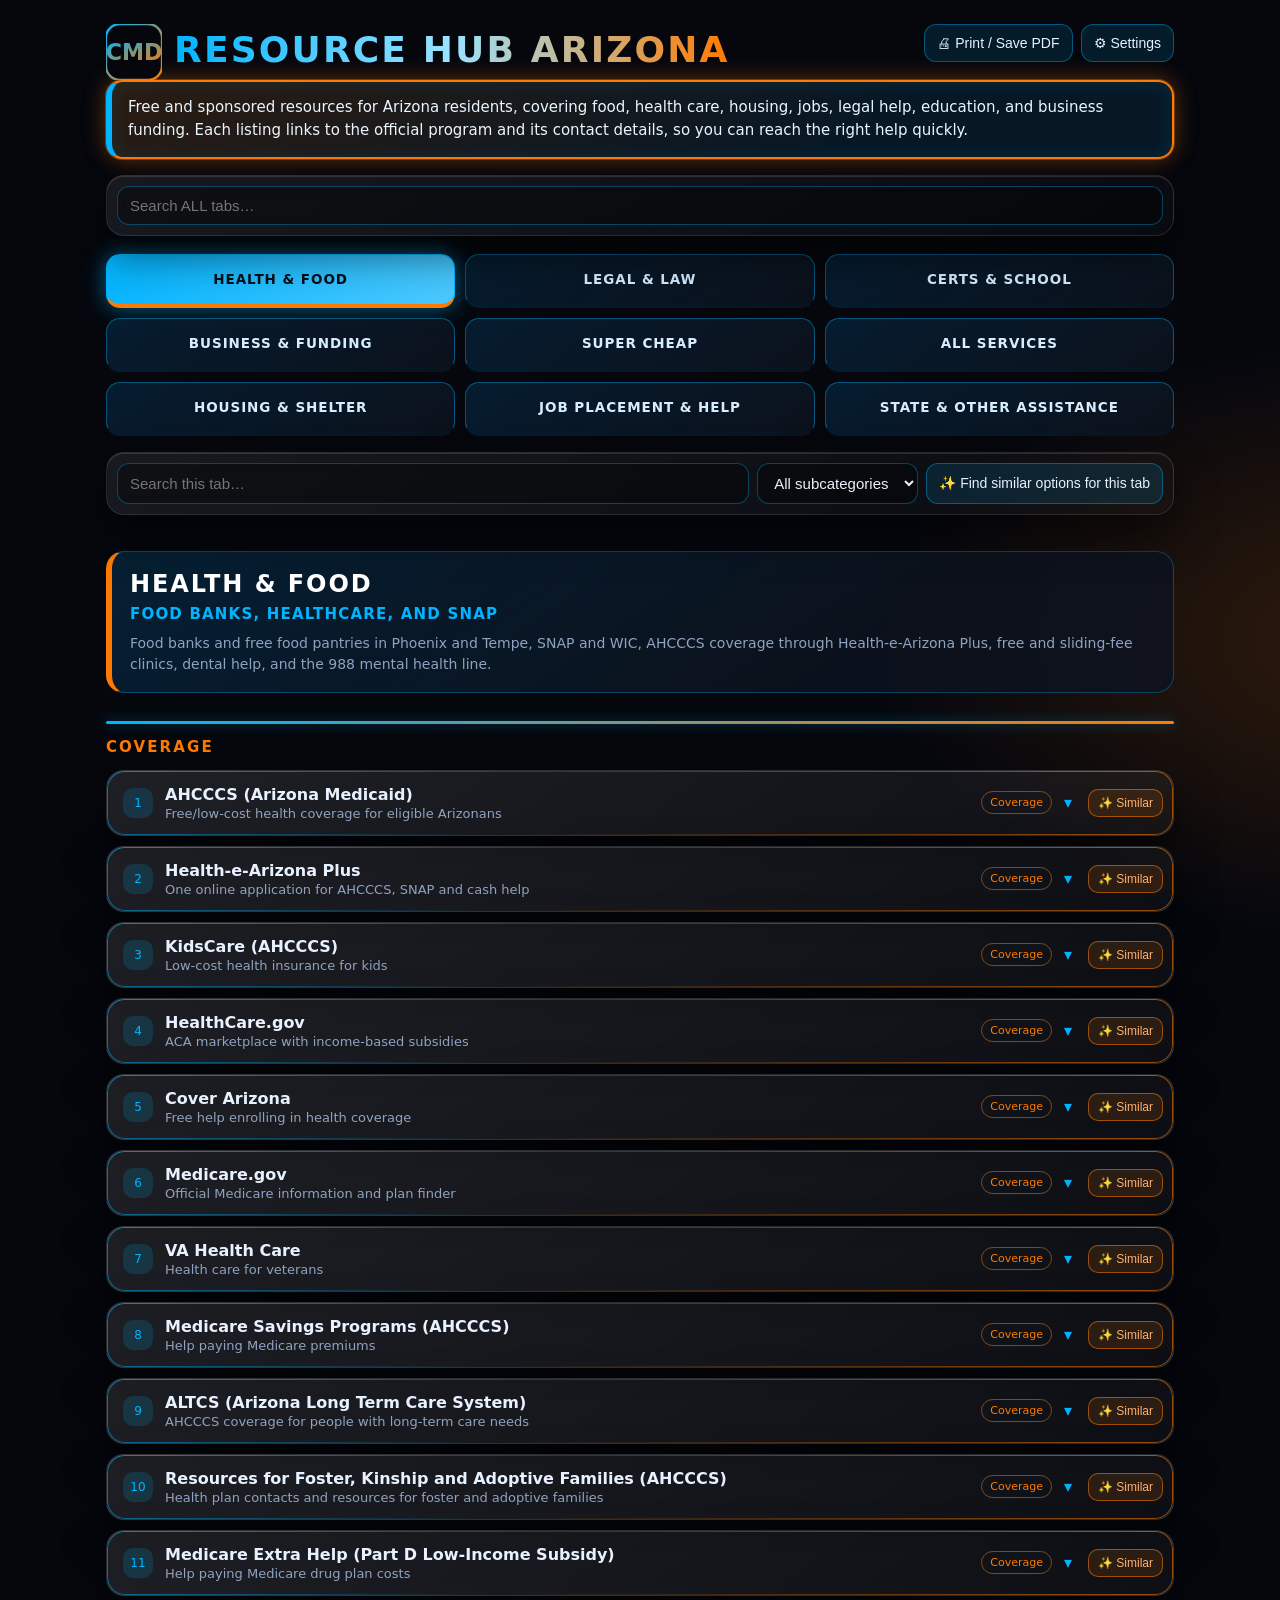
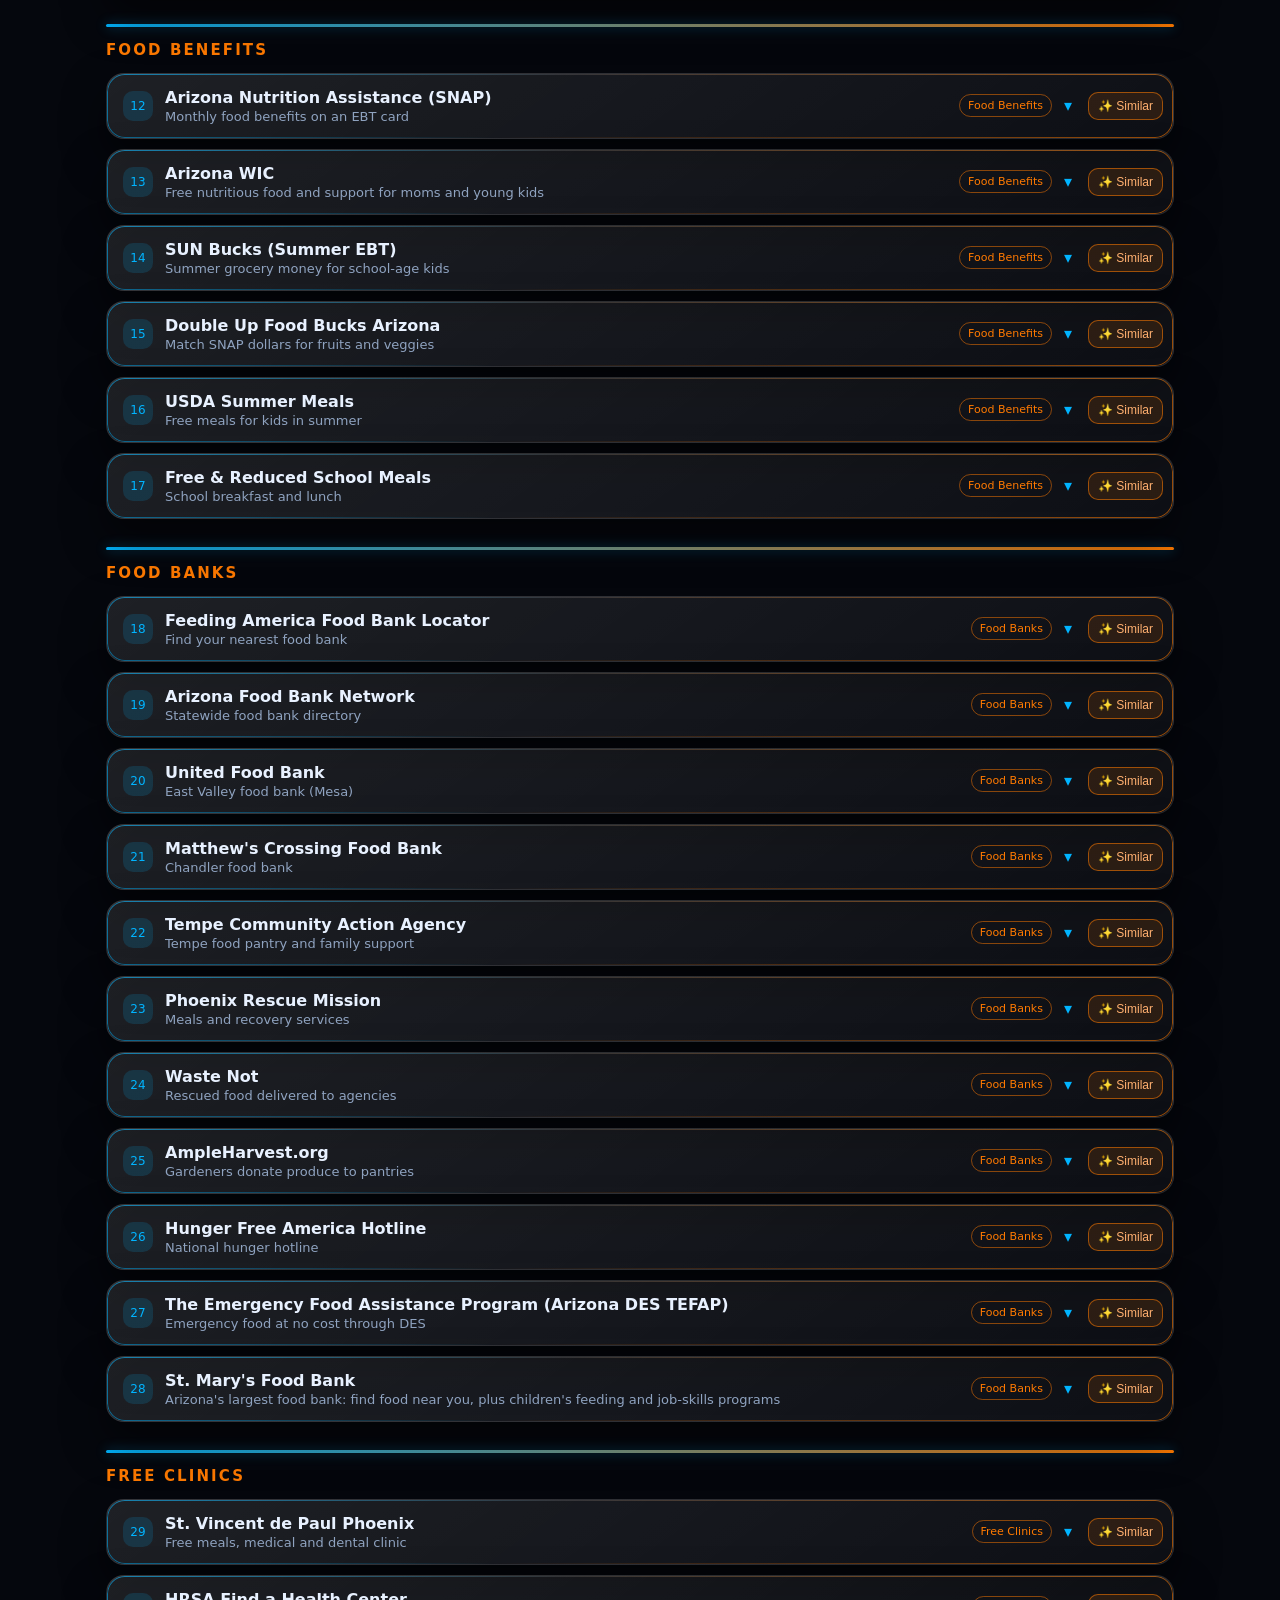
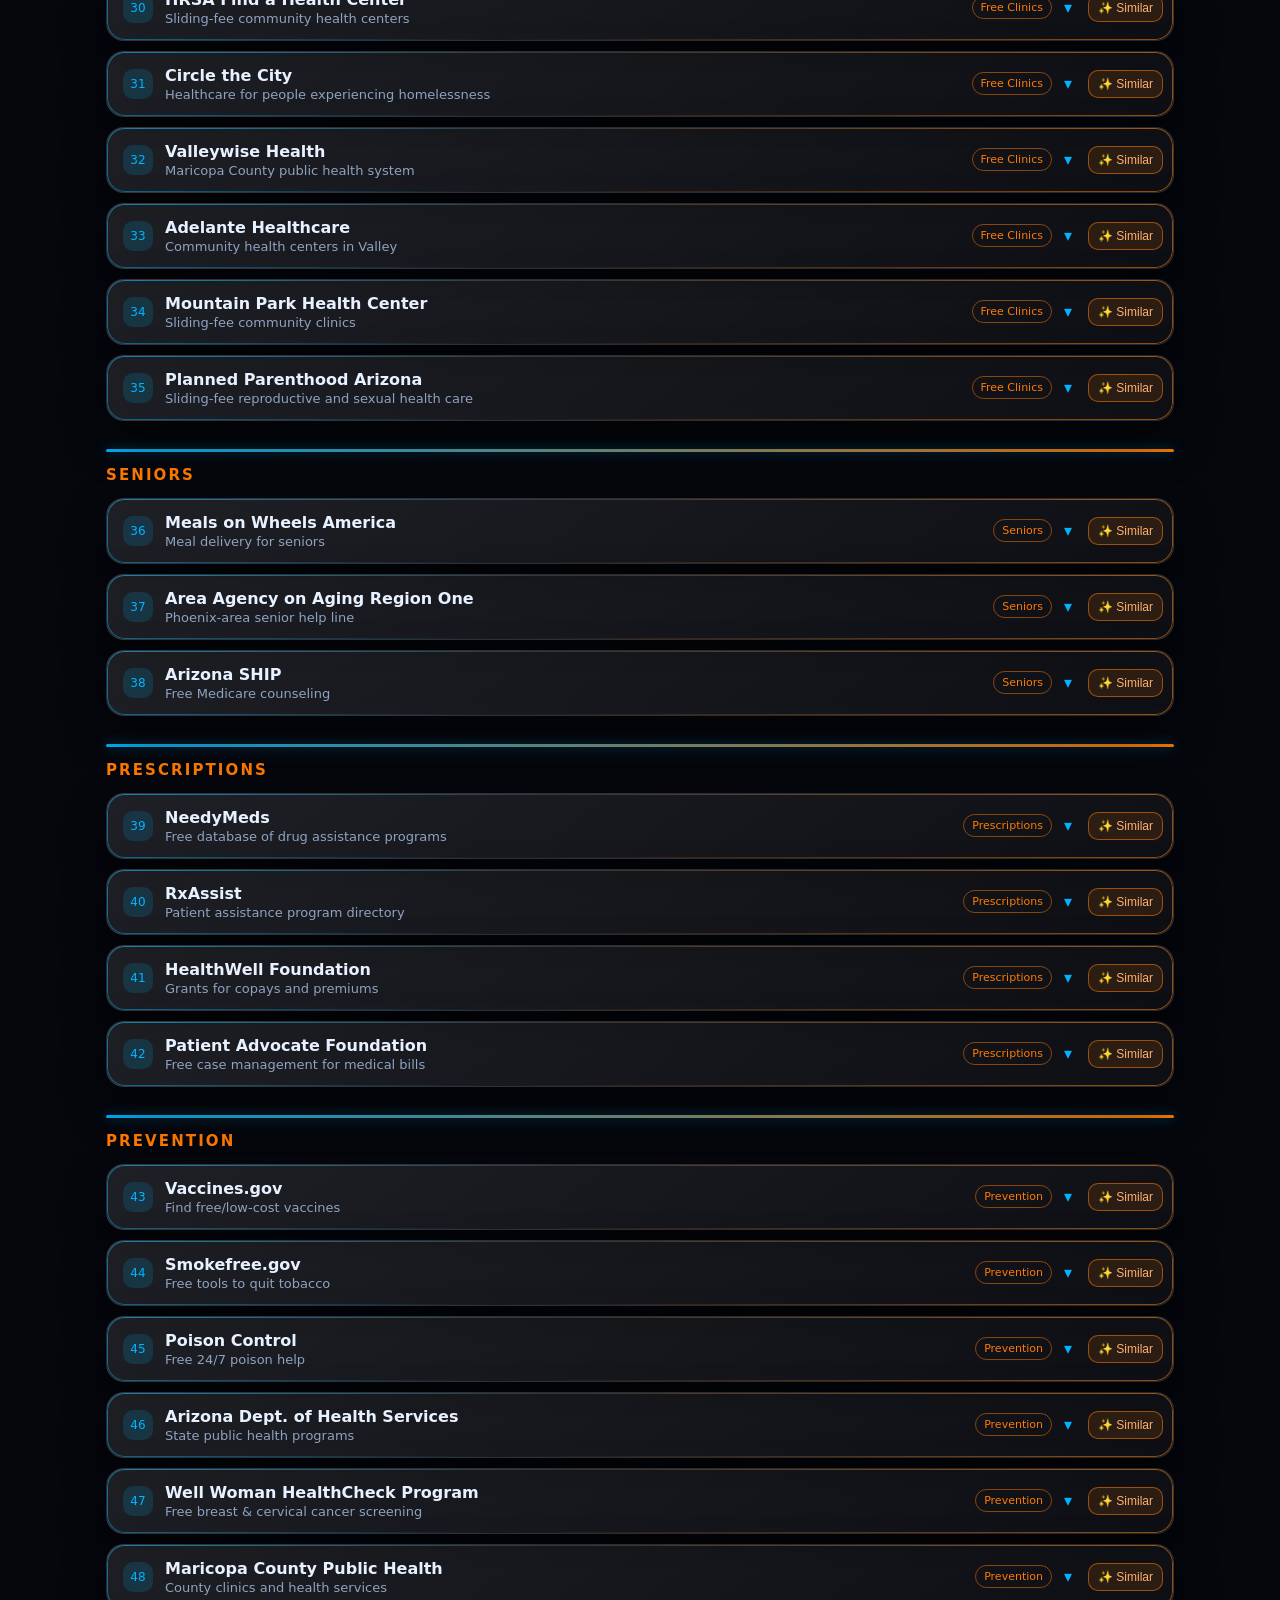
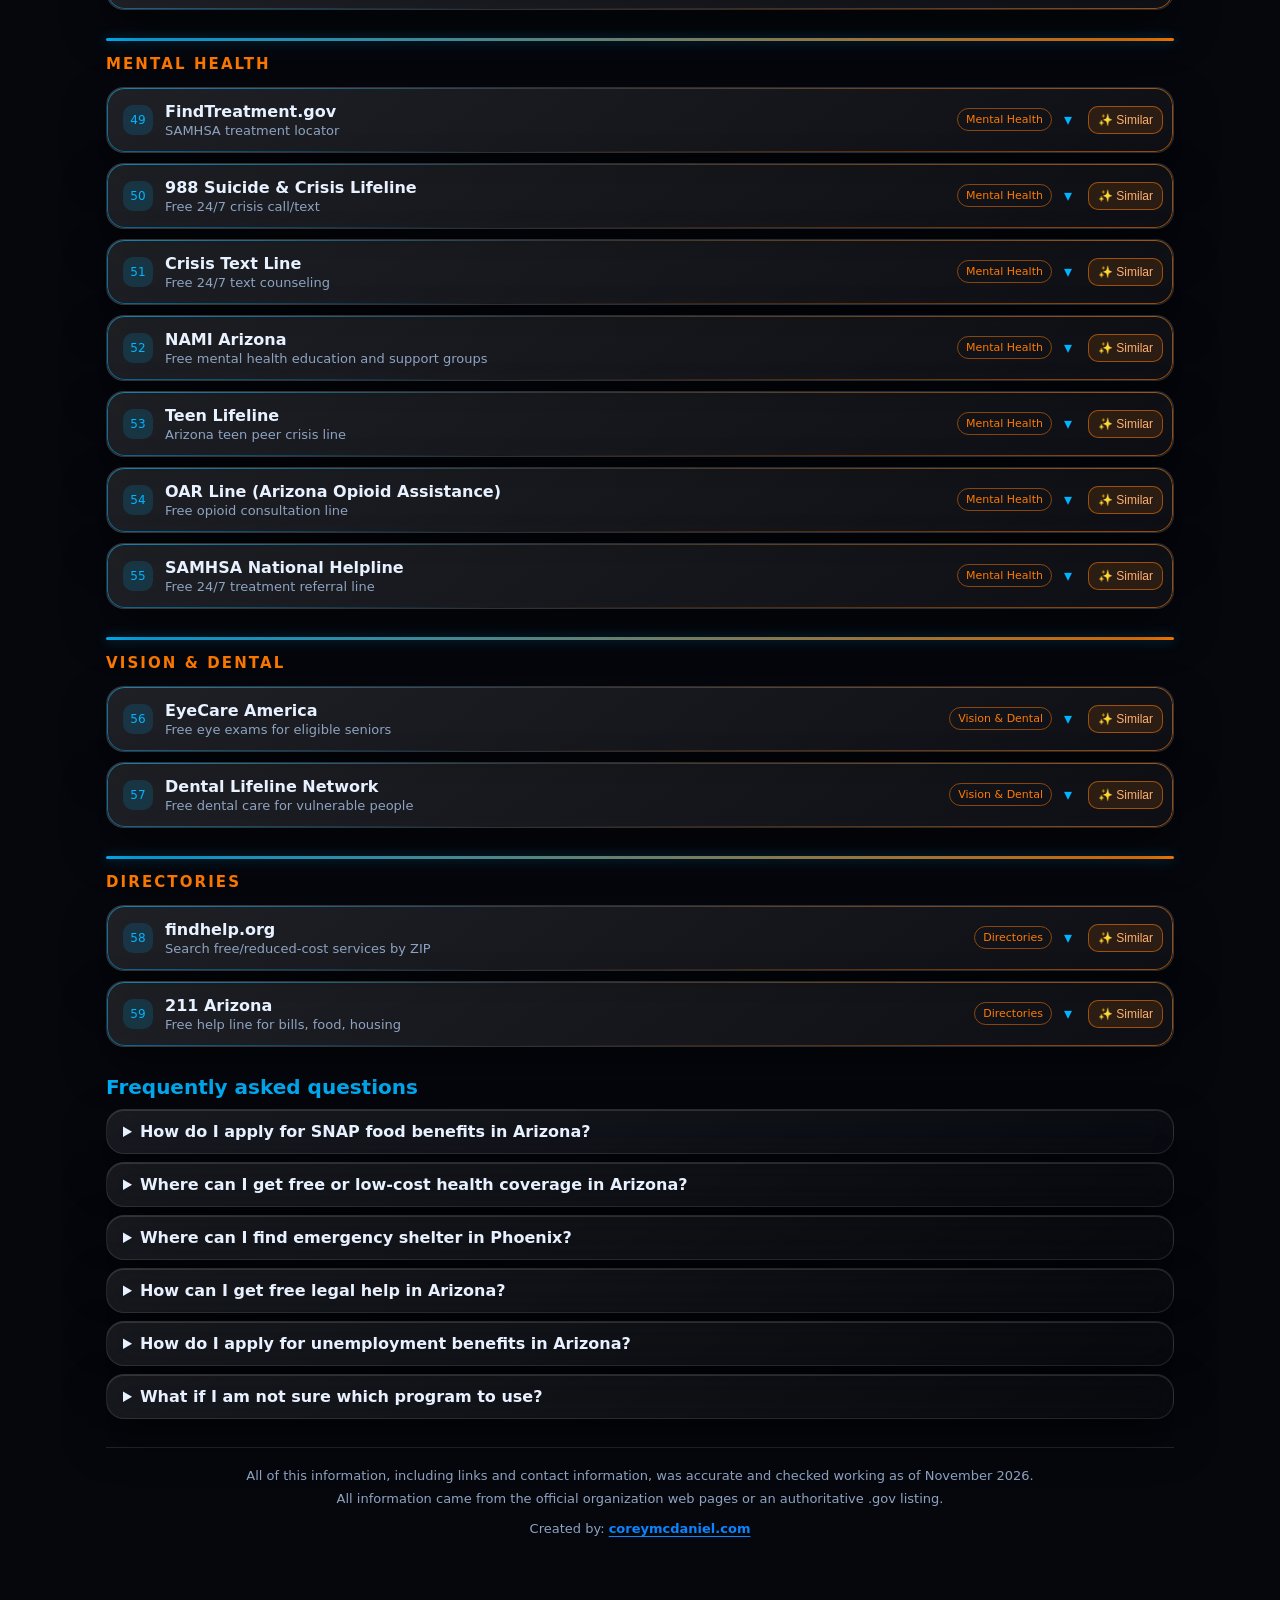
==== commit 21270e5c: "Footer: Created by coreymcdaniel.com in bright blue" ====
--- a/index.html
+++ b/index.html
@@ -11,11 +11,15 @@
 <meta name="generator" content="CMD Resource Hub Arizona">
 <meta name="theme-color" content="#05070d">
 <meta name="color-scheme" content="dark">
-<!-- Canonical placeholder: when this file is published, replace YOUR-DOMAIN and uncomment.
-<link rel="canonical" href="https://YOUR-DOMAIN/CMD-Resource-Hub-Arizona.html">
-<meta property="og:url" content="https://YOUR-DOMAIN/CMD-Resource-Hub-Arizona.html">
--->
+<link rel="canonical" href="https://azhub.coreymcdaniel.com/">
+<meta property="og:url" content="https://azhub.coreymcdaniel.com/">
 <link rel="icon" href="data:image/svg+xml,%3Csvg xmlns='http://www.w3.org/2000/svg' viewBox='0 0 32 32'%3E%3Crect width='32' height='32' rx='8' fill='%2305070d'/%3E%3Ctext x='16' y='22' text-anchor='middle' font-size='16' font-weight='700' font-family='system-ui,sans-serif' fill='%2300B4FF'%3EC%3C/text%3E%3C/svg%3E">
+<link rel="manifest" href="manifest.webmanifest">
+<link rel="apple-touch-icon" href="icons/apple-touch-icon.png">
+<meta name="mobile-web-app-capable" content="yes">
+<meta name="apple-mobile-web-app-capable" content="yes">
+<meta name="apple-mobile-web-app-title" content="AZ Resources">
+<meta name="apple-mobile-web-app-status-bar-style" content="black-translucent">
 <meta property="og:title" content="CMD Resource Hub Arizona | Arizona Assistance Programs">
 <meta property="og:site_name" content="CMD Resource Hub Arizona">
 <meta property="og:description" content="Free help in Arizona: rent and housing assistance, food banks, emergency shelter, legal aid, AHCCCS, SNAP, job training and more. Official links and contacts.">
@@ -237,6 +241,11 @@
 .faq p { margin: 8px 0 0; font-size: 14px; line-height: 1.55; color: var(--t); }
 .foot { color: var(--m); font-size: 13px; line-height: 1.5; margin-top: 28px; padding-top: 14px; border-top: 1px solid rgba(255,255,255,.12); text-align: center; }
 .foot p { margin: 4px 0; }
+/* "Created by: coreymcdaniel.com": the main site's bright umbrella blue (5.5:1 on the page background) */
+.foot .credit { margin-top: 10px; }
+.foot .credit a { color: #0A84FF; font-weight: 700; text-decoration: underline; text-underline-offset: 3px; }
+.foot .credit a:hover { color: #6CC0FF; }
+.foot .credit a:focus-visible { color: #6CC0FF; outline: 3px solid #6CC0FF; outline-offset: 3px; border-radius: 4px; }
 
 /* overlays: AI results, settings, print dialog */
 .ov { position: fixed; inset: 0; background: rgba(2,4,10,.7); -webkit-backdrop-filter: blur(6px); backdrop-filter: blur(6px); z-index: 50; display: none; align-items: flex-start; justify-content: center; padding: 20px 10px; overflow: auto; }
@@ -297,6 +306,7 @@
   .intro { color: #111; border: 2px solid #c25500; border-left: 6px solid #006c99; background: #fff; box-shadow: none; font-size: 10.5px; padding: 6px 9px; margin: 0 0 6px; }
   .pdate { display: block; color: #333 !important; font-size: 12px; }
   .sub, .foot, .ds, .src, .hint, .ck, .muted { color: #333 !important; }
+  .foot .credit a { color: #0050b3 !important; }
   .glass, .item, .ct { background: #fff !important; box-shadow: none !important; -webkit-backdrop-filter: none !important; backdrop-filter: none !important; border: 1px solid #bbb !important; break-inside: avoid; }
   .item { margin-bottom: 7px; }
   .item::before { display: none; }
@@ -330,6 +340,10 @@
   .sech::before { box-shadow: none; height: 2px; margin-bottom: 6px; }
   .logo { width: 34px; height: 34px; }
 }
+
+/* "Update available" prompt from the service worker (src/pwa.js) */
+.pwaup { position: fixed; left: 50%; bottom: max(16px, env(safe-area-inset-bottom)); transform: translateX(-50%); z-index: 60; display: flex; flex-wrap: wrap; align-items: center; justify-content: center; gap: 10px; width: min(92vw, 520px); padding: 12px 16px; border-radius: 14px; font-size: .95rem; }
+@media print { .pwaup { display: none; } }
 </style>
 </head>
 <body>
@@ -359,7 +373,7 @@
 <main id="list" class="jsonly"></main>
 <div id="static"><p id="jserr" class="jserr glass" hidden></p><div class="tabsys"><input class="tr" type="radio" name="stab" id="r0" checked><input class="tr" type="radio" name="stab" id="r1"><input class="tr" type="radio" name="stab" id="r2"><input class="tr" type="radio" name="stab" id="r3"><input class="tr" type="radio" name="stab" id="r4"><input class="tr" type="radio" name="stab" id="r5"><input class="tr" type="radio" name="stab" id="r6"><input class="tr" type="radio" name="stab" id="r7"><input class="tr" type="radio" name="stab" id="r8"><nav class="snav tabnav" aria-label="Resource categories"><label class="tab" for="r0">HEALTH &amp; FOOD</label><label class="tab" for="r1">LEGAL &amp; LAW</label><label class="tab" for="r2">CERTS &amp; SCHOOL</label><label class="tab" for="r3">BUSINESS &amp; FUNDING</label><label class="tab" for="r4">SUPER CHEAP</label><label class="tab" for="r5">ALL SERVICES</label><label class="tab" for="r6">HOUSING &amp; SHELTER</label><label class="tab" for="r7">JOB PLACEMENT &amp; HELP</label><label class="tab" for="r8">STATE &amp; OTHER ASSISTANCE</label></nav><div class="panes"><section class="pane" id="p0" data-k="health" data-t="HEALTH &amp; FOOD" aria-label="HEALTH &amp; FOOD"><div class="phead"><h2 class="ptab">HEALTH &amp; FOOD</h2><h3 class="psub">FOOD BANKS, HEALTHCARE, AND SNAP</h3><p class="tabintro">Food banks and free food pantries in Phoenix and Tempe, SNAP and WIC, AHCCCS coverage through Health-e-Arizona Plus, free and sliding-fee clinics, dental help, and the 988 mental health line.</p></div><h4 class="sech">COVERAGE</h4><details class="item glass sitem"><summary class="hd"><span class="num">1</span><span class="mid"><span class="nm">AHCCCS (Arizona Medicaid)</span><span class="ds">Free/low-cost health coverage for eligible Arizonans</span></span><span class="tag">Coverage</span><span class="ch" aria-hidden="true">▾</span></summary><div class="in"><div>Arizona&#x27;s Medicaid agency covering doctor visits, hospital, prescriptions and behavioral health for eligible people.</div><div class="lbl">EXAMPLE USE:</div><ul><li>Apply for full coverage if income drops while starting a business.</li><li>Covers checkups and prescriptions at little or no cost.</li></ul><div><span class="lbl">Eligibility:</span> Income-based; apply via Health-e-Arizona Plus.</div><div class="ct"><div class="lbl">Contact</div><ul class="ctul"><li><span class="ck">Address</span> 150 N. 18th Ave., Phoenix, AZ 85007</li><li><span class="ck">Phone</span> <a href="tel:+16024174000">(602) 417-4000</a>; <a href="tel:+18006548713">(800) 654-8713</a></li><li><span class="ck">Website</span> <a href="https://www.azahcccs.gov/" target="_blank" rel="noopener noreferrer">https://www.azahcccs.gov/</a></li><li><span class="ck">Email</span> <span class="muted">Not published</span></li></ul><a class="csrc" href="https://www.azahcccs.gov/contact" target="_blank" rel="noopener noreferrer">contact source</a></div><span class="price free">Free</span><a class="go" href="https://www.azahcccs.gov/" target="_blank" rel="noopener noreferrer">Open site ↗<span class="sr"> (opens in a new tab): AHCCCS (Arizona Medicaid)</span></a></div></details><details class="item glass sitem"><summary class="hd"><span class="num">2</span><span class="mid"><span class="nm">Health-e-Arizona Plus</span><span class="ds">One online application for AHCCCS, SNAP and cash help</span></span><span class="tag">Coverage</span><span class="ch" aria-hidden="true">▾</span></summary><div class="in"><div>State portal to apply for AHCCCS, KidsCare, Nutrition Assistance and TANF at once.</div><div class="lbl">EXAMPLE USE:</div><ul><li>Apply for health and food benefits in one sitting.</li><li>Check application status online.</li></ul><div><span class="lbl">Eligibility:</span> Arizona residents.</div><div class="ct"><div class="lbl">Contact</div><ul class="ctul"><li><span class="ck">Address</span> <span class="muted">Not published</span></li><li><span class="ck">Phone</span> <a href="tel:+18554327587">(855) 432-7587</a></li><li><span class="ck">Website</span> <a href="https://www.healthearizonaplus.gov/" target="_blank" rel="noopener noreferrer">https://www.healthearizonaplus.gov/</a></li><li><span class="ck">Email</span> <a href="mailto:FAAClientLiaisonUnit@azdes.gov">FAAClientLiaisonUnit@azdes.gov</a></li></ul><a class="csrc" href="https://des.az.gov/welcome-des/contact-des" target="_blank" rel="noopener noreferrer">contact source</a></div><span class="price free">Free</span><a class="go" href="https://www.healthearizonaplus.gov/" target="_blank" rel="noopener noreferrer">Open site ↗<span class="sr"> (opens in a new tab): Health-e-Arizona Plus</span></a></div></details><details class="item glass sitem"><summary class="hd"><span class="num">3</span><span class="mid"><span class="nm">KidsCare (AHCCCS)</span><span class="ds">Low-cost health insurance for kids</span></span><span class="tag">Coverage</span><span class="ch" aria-hidden="true">▾</span></summary><div class="in"><div>Arizona&#x27;s CHIP program for children in families earning too much for Medicaid.</div><div class="lbl">EXAMPLE USE:</div><ul><li>Cover a child&#x27;s doctor and dental visits cheaply.</li></ul><div><span class="lbl">Eligibility:</span> Children under 19; income limits apply.</div><div class="ct"><div class="lbl">Contact</div><ul class="ctul"><li><span class="ck">Address</span> 150 N. 18th Ave., Phoenix, AZ 85007</li><li><span class="ck">Phone</span> <a href="tel:+16024174000">(602) 417-4000</a>; <a href="tel:+18006548713">(800) 654-8713</a></li><li><span class="ck">Website</span> <a href="https://www.azahcccs.gov/Members/GetCovered/Categories/KidsCare.html" target="_blank" rel="noopener noreferrer">https://www.azahcccs.gov/Members/GetCovered/Categories/KidsCare.html</a></li><li><span class="ck">Email</span> <span class="muted">Not published</span></li></ul><a class="csrc" href="https://www.azahcccs.gov/contact" target="_blank" rel="noopener noreferrer">contact source</a></div><span class="price free">Free</span><a class="go" href="https://www.azahcccs.gov/Members/GetCovered/Categories/KidsCare.html" target="_blank" rel="noopener noreferrer">Open site ↗<span class="sr"> (opens in a new tab): KidsCare (AHCCCS)</span></a></div></details><details class="item glass sitem"><summary class="hd"><span class="num">4</span><span class="mid"><span class="nm">HealthCare.gov</span><span class="ds">ACA marketplace with income-based subsidies</span></span><span class="tag">Coverage</span><span class="ch" aria-hidden="true">▾</span></summary><div class="in"><div>Federal marketplace for subsidized health plans.</div><div class="lbl">EXAMPLE USE:</div><ul><li>Low-premium plan as a self-employed person.</li></ul><div><span class="lbl">Eligibility:</span> Subsidies based on income.</div><div class="ct"><div class="lbl">Contact</div><ul class="ctul"><li><span class="ck">Address</span> <span class="muted">Not published</span></li><li><span class="ck">Phone</span> <a href="tel:+18003182596">(800) 318-2596</a>; <a href="tel:+18558894325">(855) 889-4325</a></li><li><span class="ck">Website</span> <a href="https://www.healthcare.gov/" target="_blank" rel="noopener noreferrer">https://www.healthcare.gov/</a></li><li><span class="ck">Email</span> <span class="muted">Not published</span></li></ul><a class="csrc" href="https://www.healthcare.gov/contact-us" target="_blank" rel="noopener noreferrer">contact source</a></div><span class="price free">Free</span><a class="go" href="https://www.healthcare.gov/" target="_blank" rel="noopener noreferrer">Open site ↗<span class="sr"> (opens in a new tab): HealthCare.gov</span></a></div></details><details class="item glass sitem"><summary class="hd"><span class="num">5</span><span class="mid"><span class="nm">Cover Arizona</span><span class="ds">Free help enrolling in health coverage</span></span><span class="tag">Coverage</span><span class="ch" aria-hidden="true">▾</span></summary><div class="in"><div>Coalition connecting Arizonans with free enrollment assisters.</div><div class="lbl">EXAMPLE USE:</div><ul><li>Get a free navigator to pick a plan.</li></ul><div><span class="lbl">Eligibility:</span> Open to all.</div><div class="ct"><div class="lbl">Contact</div><ul class="ctul"><li><span class="ck">Address</span> <span class="muted">Not published</span></li><li><span class="ck">Phone</span> <a href="tel:+18003773536">(800) 377-3536</a></li><li><span class="ck">Website</span> <a href="https://www.coveraz.org/" target="_blank" rel="noopener noreferrer">https://www.coveraz.org/</a></li><li><span class="ck">Email</span> <span class="muted">Not published</span></li></ul><a class="csrc" href="https://www.coveraz.org/about" target="_blank" rel="noopener noreferrer">contact source</a></div><span class="price free">Free</span><a class="go" href="https://www.coveraz.org/" target="_blank" rel="noopener noreferrer">Open site ↗<span class="sr"> (opens in a new tab): Cover Arizona</span></a></div></details><details class="item glass sitem"><summary class="hd"><span class="num">6</span><span class="mid"><span class="nm">Medicare.gov</span><span class="ds">Official Medicare information and plan finder</span></span><span class="tag">Coverage</span><span class="ch" aria-hidden="true">▾</span></summary><div class="in"><div>Compare Medicare plans and costs.</div><div class="lbl">EXAMPLE USE:</div><ul><li>Help a parent choose a plan.</li></ul><div><span class="lbl">Eligibility:</span> 65+ or disabled.</div><div class="ct"><div class="lbl">Contact</div><ul class="ctul"><li><span class="ck">Address</span> 7500 Security Boulevard, Baltimore, MD 21244</li><li><span class="ck">Phone</span> <a href="tel:+18006334227">(800) 633-4227</a></li><li><span class="ck">Website</span> <a href="https://www.medicare.gov/" target="_blank" rel="noopener noreferrer">https://www.medicare.gov/</a></li><li><span class="ck">Email</span> <span class="muted">Not published</span></li></ul><a class="csrc" href="https://www.medicare.gov/" target="_blank" rel="noopener noreferrer">contact source</a></div><span class="price free">Free</span><a class="go" href="https://www.medicare.gov/" target="_blank" rel="noopener noreferrer">Open site ↗<span class="sr"> (opens in a new tab): Medicare.gov</span></a></div></details><details class="item glass sitem"><summary class="hd"><span class="num">7</span><span class="mid"><span class="nm">VA Health Care</span><span class="ds">Health care for veterans</span></span><span class="tag">Coverage</span><span class="ch" aria-hidden="true">▾</span></summary><div class="in"><div>Apply for VA health benefits.</div><div class="lbl">EXAMPLE USE:</div><ul><li>Coverage for an eligible veteran.</li></ul><div><span class="lbl">Eligibility:</span> Veterans.</div><div class="ct"><div class="lbl">Contact</div><ul class="ctul"><li><span class="ck">Address</span> <span class="muted">Not published</span></li><li><span class="ck">Phone</span> <a href="tel:+18773270022">(877) 327-0022</a>; <a href="tel:+18662793677">(866) 279-3677</a></li><li><span class="ck">Website</span> <a href="https://www.va.gov/health-care/" target="_blank" rel="noopener noreferrer">https://www.va.gov/health-care/</a></li><li><span class="ck">Email</span> <span class="muted">Not published</span></li></ul><a class="csrc" href="https://www.va.gov/contact-us" target="_blank" rel="noopener noreferrer">contact source</a></div><span class="price free">Free</span><a class="go" href="https://www.va.gov/health-care/" target="_blank" rel="noopener noreferrer">Open site ↗<span class="sr"> (opens in a new tab): VA Health Care</span></a></div></details><details class="item glass sitem"><summary class="hd"><span class="num">8</span><span class="mid"><span class="nm">Medicare Savings Programs (AHCCCS)</span><span class="ds">Help paying Medicare premiums</span></span><span class="tag">Coverage</span><span class="ch" aria-hidden="true">▾</span></summary><div class="in"><div>Pays Medicare premiums/costs for eligible people.</div><div class="lbl">EXAMPLE USE:</div><ul><li>Save $100+/month on Part B.</li></ul><div><span class="lbl">Eligibility:</span> Income/asset limits.</div><div class="ct"><div class="lbl">Contact</div><ul class="ctul"><li><span class="ck">Address</span> 150 N. 18th Ave., Phoenix, AZ 85007</li><li><span class="ck">Phone</span> <a href="tel:+16024174000">(602) 417-4000</a>; <a href="tel:+18006548713">(800) 654-8713</a></li><li><span class="ck">Website</span> <a href="https://www.azahcccs.gov/Members/GetCovered/Categories/MSP.html" target="_blank" rel="noopener noreferrer">https://www.azahcccs.gov/Members/GetCovered/Categories/MSP.html</a></li><li><span class="ck">Email</span> <span class="muted">Not published</span></li></ul><a class="csrc" href="https://www.azahcccs.gov/contact" target="_blank" rel="noopener noreferrer">contact source</a></div><span class="price free">Free</span><a class="go" href="https://www.azahcccs.gov/Members/GetCovered/Categories/MSP.html" target="_blank" rel="noopener noreferrer">Open site ↗<span class="sr"> (opens in a new tab): Medicare Savings Programs (AHCCCS)</span></a></div></details><details class="item glass sitem"><summary class="hd"><span class="num">9</span><span class="mid"><span class="nm">ALTCS (Arizona Long Term Care System)</span><span class="ds">AHCCCS coverage for people with long-term care needs</span></span><span class="tag">Coverage</span><span class="ch" aria-hidden="true">▾</span></summary><div class="in"><div>ALTCS is the AHCCCS program that covers long-term care for eligible people. Services may be provided in an institution or in a home or community-based setting, and people who qualify do not have to live in a nursing home.</div><div class="lbl">EXAMPLE USE:</div><ul><li>Read the Eligibility and How to Apply section.</li><li>Email the ALTCS office with a question.</li></ul><div><span class="lbl">Eligibility:</span> Must qualify; see the page&#x27;s eligibility section.</div><div class="ct"><div class="lbl">Contact</div><ul class="ctul"><li><span class="ck">Address</span> <span class="muted">Not published</span></li><li><span class="ck">Phone</span> <span class="muted">Not published</span></li><li><span class="ck">Website</span> <a href="https://www.azahcccs.gov/Members/GetCovered/Categories/ALTCS.html" target="_blank" rel="noopener noreferrer">https://www.azahcccs.gov/Members/GetCovered/Categories/ALTCS.html</a></li><li><span class="ck">Email</span> <a href="mailto:ALTCS@azahcccs.gov">ALTCS@azahcccs.gov</a></li></ul><a class="csrc" href="https://www.azahcccs.gov/Members/GetCovered/Categories/ALTCS.html" target="_blank" rel="noopener noreferrer">contact source</a></div><span class="price free">Free</span><a class="go" href="https://www.azahcccs.gov/Members/GetCovered/Categories/ALTCS.html" target="_blank" rel="noopener noreferrer">Open site ↗<span class="sr"> (opens in a new tab): ALTCS (Arizona Long Term Care System)</span></a></div></details><details class="item glass sitem"><summary class="hd"><span class="num">10</span><span class="mid"><span class="nm">Resources for Foster, Kinship and Adoptive Families (AHCCCS)</span><span class="ds">Health plan contacts and resources for foster and adoptive families</span></span><span class="tag">Coverage</span><span class="ch" aria-hidden="true">▾</span></summary><div class="in"><div>AHCCCS lists member resources and health plan contacts for foster, kinship and adoptive families.</div><div class="lbl">EXAMPLE USE:</div><ul><li>Find the health plan line for a foster child.</li></ul><div><span class="lbl">Eligibility:</span> For foster, kinship and adoptive families covered by AHCCCS.</div><div class="ct"><div class="lbl">Contact</div><ul class="ctul"><li><span class="ck">Address</span> <span class="muted">Not published</span></li><li><span class="ck">Phone</span> <span class="muted">Not published</span></li><li><span class="ck">Website</span> <a href="https://www.azahcccs.gov/Members/AlreadyCovered/MemberResources/Foster/" target="_blank" rel="noopener noreferrer">https://www.azahcccs.gov/Members/AlreadyCovered/MemberResources/Foster/</a></li><li><span class="ck">Email</span> <span class="muted">Not published</span></li></ul></div><span class="price free">Free</span><a class="go" href="https://www.azahcccs.gov/Members/AlreadyCovered/MemberResources/Foster/" target="_blank" rel="noopener noreferrer">Open site ↗<span class="sr"> (opens in a new tab): Resources for Foster, Kinship and Adoptive Families (AHCCCS)</span></a></div></details><details class="item glass sitem"><summary class="hd"><span class="num">11</span><span class="mid"><span class="nm">Medicare Extra Help (Part D Low-Income Subsidy)</span><span class="ds">Help paying Medicare drug plan costs</span></span><span class="tag">Coverage</span><span class="ch" aria-hidden="true">▾</span></summary><div class="in"><div>Extra Help is a program that helps people with limited income and resources lower or cut Part D premiums, deductibles and other costs.</div><div class="lbl">EXAMPLE USE:</div><ul><li>Apply online through Social Security.</li></ul><div><span class="lbl">Eligibility:</span> People with limited income and resources.</div><div class="ct"><div class="lbl">Contact</div><ul class="ctul"><li><span class="ck">Address</span> <span class="muted">Not published</span></li><li><span class="ck">Phone</span> <a href="tel:+18007721213">800-772-1213</a></li><li><span class="ck">Website</span> <a href="https://www.ssa.gov/medicare/part-d-extra-help" target="_blank" rel="noopener noreferrer">https://www.ssa.gov/medicare/part-d-extra-help</a></li><li><span class="ck">Email</span> <span class="muted">Not published</span></li></ul><a class="csrc" href="https://www.ssa.gov/medicare/part-d-extra-help" target="_blank" rel="noopener noreferrer">contact source</a></div><span class="price free">Free</span><a class="go" href="https://www.ssa.gov/medicare/part-d-extra-help" target="_blank" rel="noopener noreferrer">Open site ↗<span class="sr"> (opens in a new tab): Medicare Extra Help (Part D Low-Income Subsidy)</span></a></div></details><h4 class="sech">FOOD BENEFITS</h4><details class="item glass sitem"><summary class="hd"><span class="num">12</span><span class="mid"><span class="nm">Arizona Nutrition Assistance (SNAP)</span><span class="ds">Monthly food benefits on an EBT card</span></span><span class="tag">Food Benefits</span><span class="ch" aria-hidden="true">▾</span></summary><div class="in"><div>AZ DES program providing monthly grocery benefits.</div><div class="lbl">EXAMPLE USE:</div><ul><li>Stretch the grocery budget each month.</li><li>Use EBT at farmers markets with Double Up.</li></ul><div><span class="lbl">Eligibility:</span> Income and resource limits.</div><div class="ct"><div class="lbl">Contact</div><ul class="ctul"><li><span class="ck">Address</span> <span class="muted">Not published</span></li><li><span class="ck">Phone</span> <a href="tel:+18554327587">(855) 432-7587</a></li><li><span class="ck">Website</span> <a href="https://des.az.gov/services/basic-needs/food-assistance/nutrition-assistance-na" target="_blank" rel="noopener noreferrer">https://des.az.gov/services/basic-needs/food-assistance/nutrition-assistance-na</a></li><li><span class="ck">Email</span> <a href="mailto:FAAClientLiaisonUnit@azdes.gov">FAAClientLiaisonUnit@azdes.gov</a></li></ul><a class="csrc" href="https://des.az.gov/welcome-des/contact-des" target="_blank" rel="noopener noreferrer">contact source</a></div><span class="price free">Free</span><a class="go" href="https://des.az.gov/services/basic-needs/food-assistance/nutrition-assistance-na" target="_blank" rel="noopener noreferrer">Open site ↗<span class="sr"> (opens in a new tab): Arizona Nutrition Assistance (SNAP)</span></a></div></details><details class="item glass sitem"><summary class="hd"><span class="num">13</span><span class="mid"><span class="nm">Arizona WIC</span><span class="ds">Free nutritious food and support for moms and young kids</span></span><span class="tag">Food Benefits</span><span class="ch" aria-hidden="true">▾</span></summary><div class="in"><div>Supplemental food, breastfeeding support and nutrition education.</div><div class="lbl">EXAMPLE USE:</div><ul><li>Free formula and staples for an infant.</li></ul><div><span class="lbl">Eligibility:</span> Pregnant/postpartum women, kids under 5; income limits.</div><div class="ct"><div class="lbl">Contact</div><ul class="ctul"><li><span class="ck">Address</span> 150 N. 18th Avenue, Suite 320, Phoenix, AZ 85007</li><li><span class="ck">Phone</span> <a href="tel:+16025421025">(602) 542-1025</a>; <a href="tel:+18002525942">(800) 252-5942</a></li><li><span class="ck">Website</span> <a href="https://www.azdhs.gov/prevention/azwic/" target="_blank" rel="noopener noreferrer">https://www.azdhs.gov/prevention/azwic/</a></li><li><span class="ck">Email</span> <a href="mailto:azwiccomplaints@azdhs.gov">azwiccomplaints@azdhs.gov</a>, <a href="mailto:azwicshoppershelpline@azdhs.gov">azwicshoppershelpline@azdhs.gov</a></li></ul><a class="csrc" href="https://www.azdhs.gov/prevention/azwic/" target="_blank" rel="noopener noreferrer">contact source</a></div><span class="price free">Free</span><a class="go" href="https://www.azdhs.gov/prevention/azwic/" target="_blank" rel="noopener noreferrer">Open site ↗<span class="sr"> (opens in a new tab): Arizona WIC</span></a></div></details><details class="item glass sitem"><summary class="hd"><span class="num">14</span><span class="mid"><span class="nm">SUN Bucks (Summer EBT)</span><span class="ds">Summer grocery money for school-age kids</span></span><span class="tag">Food Benefits</span><span class="ch" aria-hidden="true">▾</span></summary><div class="in"><div>Summer EBT benefits for children eligible for free/reduced school meals.</div><div class="lbl">EXAMPLE USE:</div><ul><li>Extra grocery money when school is out.</li></ul><div><span class="lbl">Eligibility:</span> School-age kids meeting income rules.</div><div class="ct"><div class="lbl">Contact</div><ul class="ctul"><li><span class="ck">Address</span> <span class="muted">Not published</span></li><li><span class="ck">Phone</span> <a href="tel:+18554327587">(855) 432-7587</a></li><li><span class="ck">Website</span> <a href="https://des.az.gov/" target="_blank" rel="noopener noreferrer">https://des.az.gov/</a></li><li><span class="ck">Email</span> <a href="mailto:FAAClientLiaisonUnit@azdes.gov">FAAClientLiaisonUnit@azdes.gov</a></li></ul><a class="csrc" href="https://des.az.gov/welcome-des/contact-des" target="_blank" rel="noopener noreferrer">contact source</a></div><span class="price free">Free</span><a class="go" href="https://des.az.gov/services/basic-needs/food-assistance/SUNBucks" target="_blank" rel="noopener noreferrer">Open site ↗<span class="sr"> (opens in a new tab): SUN Bucks (Summer EBT)</span></a><div class="pa">Link: https://des.az.gov/services/basic-needs/food-assistance/SUNBucks</div></div></details><details class="item glass sitem"><summary class="hd"><span class="num">15</span><span class="mid"><span class="nm">Double Up Food Bucks Arizona</span><span class="ds">Match SNAP dollars for fruits and veggies</span></span><span class="tag">Food Benefits</span><span class="ch" aria-hidden="true">▾</span></summary><div class="in"><div>Doubles SNAP spending on fresh produce at participating markets and stores.</div><div class="lbl">EXAMPLE USE:</div><ul><li>Turn $20 SNAP into $40 of produce.</li></ul><div><span class="lbl">Eligibility:</span> SNAP users.</div><div class="ct"><div class="lbl">Contact</div><ul class="ctul"><li><span class="ck">Address</span> <span class="muted">Not published</span></li><li><span class="ck">Phone</span> <a href="tel:+18338368253">(833) 836-8253</a>; <a href="tel:+14803076360">(480) 307-6360</a></li><li><span class="ck">Website</span> <a href="https://doubleupaz.org/" target="_blank" rel="noopener noreferrer">https://doubleupaz.org/</a></li><li><span class="ck">Email</span> <a href="mailto:hello@doubleupaz.org">hello@doubleupaz.org</a>, <a href="mailto:info@pinnacleprevention.org">info@pinnacleprevention.org</a></li></ul><a class="csrc" href="https://doubleupaz.org/contact" target="_blank" rel="noopener noreferrer">contact source</a></div><span class="price free">Free</span><a class="go" href="https://doubleupaz.org/" target="_blank" rel="noopener noreferrer">Open site ↗<span class="sr"> (opens in a new tab): Double Up Food Bucks Arizona</span></a></div></details><details class="item glass sitem"><summary class="hd"><span class="num">16</span><span class="mid"><span class="nm">USDA Summer Meals</span><span class="ds">Free meals for kids in summer</span></span><span class="tag">Food Benefits</span><span class="ch" aria-hidden="true">▾</span></summary><div class="in"><div>Find free summer meal sites for kids 18 and under.</div><div class="lbl">EXAMPLE USE:</div><ul><li>Free lunches for kids.</li></ul><div><span class="lbl">Eligibility:</span> Kids 18 and under.</div><div class="ct"><div class="lbl">Contact</div><ul class="ctul"><li><span class="ck">Address</span> 230 North First Avenue, Suite 206, Phoenix, AZ 85003-1706</li><li><span class="ck">Phone</span> <a href="tel:+18004141226">(800) 414-1226</a>; <a href="tel:+18002215689">(800) 221-5689</a></li><li><span class="ck">Website</span> <a href="https://www.fns.usda.gov/summer/sunmeals" target="_blank" rel="noopener noreferrer">https://www.fns.usda.gov/summer/sunmeals</a></li><li><span class="ck">Email</span> <a href="mailto:HRFO@USDA.GOV">HRFO@USDA.GOV</a>, <a href="mailto:rdwebmaster@usda.gov">rdwebmaster@usda.gov</a></li></ul><a class="csrc" href="https://www.rd.usda.gov/contact-us/state-office-contacts" target="_blank" rel="noopener noreferrer">contact source 1</a> <a class="csrc" href="https://www.fns.usda.gov/contact-us" target="_blank" rel="noopener noreferrer">contact source 2</a></div><span class="price free">Free</span><a class="go" href="https://www.fns.usda.gov/summer/sunmeals" target="_blank" rel="noopener noreferrer">Open site ↗<span class="sr"> (opens in a new tab): USDA Summer Meals</span></a></div></details><details class="item glass sitem"><summary class="hd"><span class="num">17</span><span class="mid"><span class="nm">Free &amp; Reduced School Meals</span><span class="ds">School breakfast and lunch</span></span><span class="tag">Food Benefits</span><span class="ch" aria-hidden="true">▾</span></summary><div class="in"><div>National School Lunch Program info.</div><div class="lbl">EXAMPLE USE:</div><ul><li>Apply at child&#x27;s school.</li></ul><div><span class="lbl">Eligibility:</span> Income-based.</div><div class="ct"><div class="lbl">Contact</div><ul class="ctul"><li><span class="ck">Address</span> 230 North First Avenue, Suite 206, Phoenix, AZ 85003-1706</li><li><span class="ck">Phone</span> <a href="tel:+18004141226">(800) 414-1226</a>; <a href="tel:+18002215689">(800) 221-5689</a></li><li><span class="ck">Website</span> <a href="https://www.fns.usda.gov/nslp" target="_blank" rel="noopener noreferrer">https://www.fns.usda.gov/nslp</a></li><li><span class="ck">Email</span> <a href="mailto:HRFO@USDA.GOV">HRFO@USDA.GOV</a>, <a href="mailto:rdwebmaster@usda.gov">rdwebmaster@usda.gov</a></li></ul><a class="csrc" href="https://www.rd.usda.gov/contact-us/state-office-contacts" target="_blank" rel="noopener noreferrer">contact source 1</a> <a class="csrc" href="https://www.fns.usda.gov/contact-us" target="_blank" rel="noopener noreferrer">contact source 2</a></div><span class="price free">Free</span><a class="go" href="https://www.fns.usda.gov/nslp" target="_blank" rel="noopener noreferrer">Open site ↗<span class="sr"> (opens in a new tab): Free &amp; Reduced School Meals</span></a></div></details><h4 class="sech">FOOD BANKS</h4><details class="item glass sitem"><summary class="hd"><span class="num">18</span><span class="mid"><span class="nm">Feeding America Food Bank Locator</span><span class="ds">Find your nearest food bank</span></span><span class="tag">Food Banks</span><span class="ch" aria-hidden="true">▾</span></summary><div class="in"><div>National network search for local food banks and pantries.</div><div class="lbl">EXAMPLE USE:</div><ul><li>Locate the closest pantry to Tempe.</li></ul><div><span class="lbl">Eligibility:</span> Open to all.</div><div class="ct"><div class="lbl">Contact</div><ul class="ctul"><li><span class="ck">Address</span> 161 North Clark Street, Suite 700, Chicago, IL 60601</li><li><span class="ck">Phone</span> <a href="tel:+18007712303">(800) 771-2303</a>; <a href="tel:+18009105524">(800) 910-5524</a></li><li><span class="ck">Website</span> <a href="https://www.feedingamerica.org/find-your-local-foodbank" target="_blank" rel="noopener noreferrer">https://www.feedingamerica.org/find-your-local-foodbank</a></li><li><span class="ck">Email</span> <span class="muted">Not published</span></li></ul><a class="csrc" href="https://www.feedingamerica.org/contact" target="_blank" rel="noopener noreferrer">contact source</a></div><span class="price free">Free</span><a class="go" href="https://www.feedingamerica.org/find-your-local-foodbank" target="_blank" rel="noopener noreferrer">Open site ↗<span class="sr"> (opens in a new tab): Feeding America Food Bank Locator</span></a></div></details><details class="item glass sitem"><summary class="hd"><span class="num">19</span><span class="mid"><span class="nm">Arizona Food Bank Network</span><span class="ds">Statewide food bank directory</span></span><span class="tag">Food Banks</span><span class="ch" aria-hidden="true">▾</span></summary><div class="in"><div>Coalition of Arizona food banks with a find-food tool.</div><div class="lbl">EXAMPLE USE:</div><ul><li>Find emergency food anywhere in AZ.</li></ul><div><span class="lbl">Eligibility:</span> Open to all.</div><div class="ct"><div class="lbl">Contact</div><ul class="ctul"><li><span class="ck">Address</span> <span class="muted">Not published</span></li><li><span class="ck">Phone</span> <a href="tel:+16025283434">(602) 528-3434</a></li><li><span class="ck">Website</span> <a href="https://www.azfoodbanks.org/" target="_blank" rel="noopener noreferrer">https://www.azfoodbanks.org/</a></li><li><span class="ck">Email</span> <a href="mailto:info@azfoodbanks.org">info@azfoodbanks.org</a></li></ul><a class="csrc" href="https://www.azfoodbanks.org/contact" target="_blank" rel="noopener noreferrer">contact source</a></div><span class="price free">Free</span><a class="go" href="https://www.azfoodbanks.org/" target="_blank" rel="noopener noreferrer">Open site ↗<span class="sr"> (opens in a new tab): Arizona Food Bank Network</span></a></div></details><details class="item glass sitem"><summary class="hd"><span class="num">20</span><span class="mid"><span class="nm">United Food Bank</span><span class="ds">East Valley food bank (Mesa)</span></span><span class="tag">Food Banks</span><span class="ch" aria-hidden="true">▾</span></summary><div class="in"><div>Serves Tempe/East Valley with pantries and mobile distributions.</div><div class="lbl">EXAMPLE USE:</div><ul><li>Weekly groceries from a partner pantry.</li></ul><div><span class="lbl">Eligibility:</span> Open to those in need.</div><div class="ct"><div class="lbl">Contact</div><ul class="ctul"><li><span class="ck">Address</span> 245 S. Nina Drive, Mesa, AZ 85210</li><li><span class="ck">Phone</span> <a href="tel:+14809264897">(480) 926-4897</a></li><li><span class="ck">Website</span> <a href="https://www.unitedfoodbank.org/" target="_blank" rel="noopener noreferrer">https://www.unitedfoodbank.org/</a></li><li><span class="ck">Email</span> <span class="muted">Not published</span></li></ul><a class="csrc" href="https://www.unitedfoodbank.org/contact" target="_blank" rel="noopener noreferrer">contact source</a></div><span class="price free">Free</span><a class="go" href="https://www.unitedfoodbank.org/" target="_blank" rel="noopener noreferrer">Open site ↗<span class="sr"> (opens in a new tab): United Food Bank</span></a></div></details><details class="item glass sitem"><summary class="hd"><span class="num">21</span><span class="mid"><span class="nm">Matthew&#x27;s Crossing Food Bank</span><span class="ds">Chandler food bank</span></span><span class="tag">Food Banks</span><span class="ch" aria-hidden="true">▾</span></summary><div class="in"><div>Food bank serving the East Valley.</div><div class="lbl">EXAMPLE USE:</div><ul><li>Groceries for a family in a tight month.</li></ul><div><span class="lbl">Eligibility:</span> Open to those in need.</div><div class="ct"><div class="lbl">Contact</div><ul class="ctul"><li><span class="ck">Address</span> <span class="muted">Not published</span></li><li><span class="ck">Phone</span> <span class="muted">Not published</span></li><li><span class="ck">Website</span> <a href="https://www.matthewscrossing.org/" target="_blank" rel="noopener noreferrer">https://www.matthewscrossing.org/</a></li><li><span class="ck">Email</span> <span class="muted">Not published</span></li></ul></div><span class="price free">Free</span><a class="go" href="https://www.matthewscrossing.org/" target="_blank" rel="noopener noreferrer">Open site ↗<span class="sr"> (opens in a new tab): Matthew&#x27;s Crossing Food Bank</span></a></div></details><details class="item glass sitem"><summary class="hd"><span class="num">22</span><span class="mid"><span class="nm">Tempe Community Action Agency</span><span class="ds">Tempe food pantry and family support</span></span><span class="tag">Food Banks</span><span class="ch" aria-hidden="true">▾</span></summary><div class="in"><div>Local nonprofit with food pantry, senior meals and assistance.</div><div class="lbl">EXAMPLE USE:</div><ul><li>Pick up food close to home.</li><li>Help with emergency needs.</li></ul><div><span class="lbl">Eligibility:</span> Tempe-area residents.</div><div class="ct"><div class="lbl">Contact</div><ul class="ctul"><li><span class="ck">Address</span> 1208 E Broadway Rd. Suite 111, Tempe, AZ 85282</li><li><span class="ck">Phone</span> <a href="tel:48042289225899">(480) 422-8922 ext. 5899</a></li><li><span class="ck">Website</span> <a href="https://tempeaction.org/" target="_blank" rel="noopener noreferrer">https://tempeaction.org/</a></li><li><span class="ck">Email</span> <a href="mailto:info@tempeaction.org">info@tempeaction.org</a>, <a href="mailto:fundraising@tempeaction.org">fundraising@tempeaction.org</a></li></ul><a class="csrc" href="https://tempeaction.org/" target="_blank" rel="noopener noreferrer">contact source</a></div><span class="price free">Free</span><a class="go" href="https://tempeaction.org/" target="_blank" rel="noopener noreferrer">Open site ↗<span class="sr"> (opens in a new tab): Tempe Community Action Agency</span></a></div></details><details class="item glass sitem"><summary class="hd"><span class="num">23</span><span class="mid"><span class="nm">Phoenix Rescue Mission</span><span class="ds">Meals and recovery services</span></span><span class="tag">Food Banks</span><span class="ch" aria-hidden="true">▾</span></summary><div class="in"><div>Meals, shelter and recovery programs.</div><div class="lbl">EXAMPLE USE:</div><ul><li>Hot meals and recovery help.</li></ul><div><span class="lbl">Eligibility:</span> People in need.</div><div class="ct"><div class="lbl">Contact</div><ul class="ctul"><li><span class="ck">Address</span> PO Box 6708, Phoenix, AZ 85005</li><li><span class="ck">Phone</span> <a href="tel:+16022333000">(602) 233-3000</a></li><li><span class="ck">Website</span> <a href="https://phoenixrescuemission.org/" target="_blank" rel="noopener noreferrer">https://phoenixrescuemission.org/</a></li><li><span class="ck">Email</span> <a href="mailto:media@phxmission.org">media@phxmission.org</a>, <a href="mailto:prm@phxmission.org">prm@phxmission.org</a></li></ul><a class="csrc" href="https://phoenixrescuemission.org/contact" target="_blank" rel="noopener noreferrer">contact source</a></div><span class="price free">Free</span><a class="go" href="https://phoenixrescuemission.org/" target="_blank" rel="noopener noreferrer">Open site ↗<span class="sr"> (opens in a new tab): Phoenix Rescue Mission</span></a></div></details><details class="item glass sitem"><summary class="hd"><span class="num">24</span><span class="mid"><span class="nm">Waste Not</span><span class="ds">Rescued food delivered to agencies</span></span><span class="tag">Food Banks</span><span class="ch" aria-hidden="true">▾</span></summary><div class="in"><div>Phoenix nonprofit rescuing food for charities.</div><div class="lbl">EXAMPLE USE:</div><ul><li>Find agencies receiving rescued food.</li></ul><div><span class="lbl">Eligibility:</span> Via partner agencies.</div><div class="ct"><div class="lbl">Contact</div><ul class="ctul"><li><span class="ck">Address</span> PO Box 872, Scottsdale, AZ 85252</li><li><span class="ck">Phone</span> <a href="tel:+14809411841">(480) 941-1841</a>; <a href="tel:+14806257758">(480) 625-7758</a></li><li><span class="ck">Website</span> <a href="https://wastenotaz.org/" target="_blank" rel="noopener noreferrer">https://wastenotaz.org/</a></li><li><span class="ck">Email</span> <a href="mailto:Media@wastenotaz.org">Media@wastenotaz.org</a>, <a href="mailto:info@wastenotaz.org">info@wastenotaz.org</a></li></ul><a class="csrc" href="https://wastenotaz.org/contact-us" target="_blank" rel="noopener noreferrer">contact source 1</a> <a class="csrc" href="https://wastenotaz.org/about-us" target="_blank" rel="noopener noreferrer">contact source 2</a></div><span class="price free">Free</span><a class="go" href="https://wastenotaz.org/" target="_blank" rel="noopener noreferrer">Open site ↗<span class="sr"> (opens in a new tab): Waste Not</span></a></div></details><details class="item glass sitem"><summary class="hd"><span class="num">25</span><span class="mid"><span class="nm">AmpleHarvest.org</span><span class="ds">Gardeners donate produce to pantries</span></span><span class="tag">Food Banks</span><span class="ch" aria-hidden="true">▾</span></summary><div class="in"><div>Finds pantries that accept and give fresh produce.</div><div class="lbl">EXAMPLE USE:</div><ul><li>Locate pantries with fresh produce.</li></ul><div><span class="lbl">Eligibility:</span> Open to all.</div><div class="ct"><div class="lbl">Contact</div><ul class="ctul"><li><span class="ck">Address</span> <span class="muted">Not published</span></li><li><span class="ck">Phone</span> <span class="muted">Not published</span></li><li><span class="ck">Website</span> <a href="https://ampleharvest.org/" target="_blank" rel="noopener noreferrer">https://ampleharvest.org/</a></li><li><span class="ck">Email</span> <a href="mailto:info@ampleharvest.org">info@ampleharvest.org</a>, <a href="mailto:ishared@ampleharvest.org">ishared@ampleharvest.org</a></li></ul><a class="csrc" href="https://ampleharvest.org/contact" target="_blank" rel="noopener noreferrer">contact source</a></div><span class="price free">Free</span><a class="go" href="https://ampleharvest.org/" target="_blank" rel="noopener noreferrer">Open site ↗<span class="sr"> (opens in a new tab): AmpleHarvest.org</span></a></div></details><details class="item glass sitem"><summary class="hd"><span class="num">26</span><span class="mid"><span class="nm">Hunger Free America Hotline</span><span class="ds">National hunger hotline</span></span><span class="tag">Food Banks</span><span class="ch" aria-hidden="true">▾</span></summary><div class="in"><div>Hotline at 1-866-3-HUNGRY to find food.</div><div class="lbl">EXAMPLE USE:</div><ul><li>Call for nearby food sites.</li></ul><div><span class="lbl">Eligibility:</span> Anyone.</div><div class="ct"><div class="lbl">Contact</div><ul class="ctul"><li><span class="ck">Address</span> <span class="muted">Not published</span></li><li><span class="ck">Phone</span> <a href="tel:+18663486479">(866) 348-6479</a>; <a href="tel:+18778426273">(877) 842-6273</a></li><li><span class="ck">Website</span> <a href="https://www.hungerfreeamerica.org/en-us/usda-national-hunger-hotline" target="_blank" rel="noopener noreferrer">https://www.hungerfreeamerica.org/en-us/usda-national-hunger-hotline</a></li><li><span class="ck">Email</span> <a href="mailto:info@hungerfreeamerica.org">info@hungerfreeamerica.org</a></li></ul><a class="csrc" href="https://www.hungerfreeamerica.org/" target="_blank" rel="noopener noreferrer">contact source</a></div><span class="price free">Free</span><a class="go" href="https://www.hungerfreeamerica.org/en-us/usda-national-hunger-hotline" target="_blank" rel="noopener noreferrer">Open site ↗<span class="sr"> (opens in a new tab): Hunger Free America Hotline</span></a></div></details><details class="item glass sitem"><summary class="hd"><span class="num">27</span><span class="mid"><span class="nm">The Emergency Food Assistance Program (Arizona DES TEFAP)</span><span class="ds">Emergency food at no cost through DES</span></span><span class="tag">Food Banks</span><span class="ch" aria-hidden="true">▾</span></summary><div class="in"><div>TEFAP helps supplement the diets of low-income Americans by providing emergency food and nutrition assistance at no cost.</div><div class="lbl">EXAMPLE USE:</div><ul><li>Email the hunger relief program with a question.</li></ul><div><span class="lbl">Eligibility:</span> Low-income Americans.</div><div class="ct"><div class="lbl">Contact</div><ul class="ctul"><li><span class="ck">Address</span> <span class="muted">Not published</span></li><li><span class="ck">Phone</span> <span class="muted">Not published</span></li><li><span class="ck">Website</span> <a href="https://des.az.gov/services/basic-needs/food-assistance/emergency-food-assistance" target="_blank" rel="noopener noreferrer">https://des.az.gov/services/basic-needs/food-assistance/emergency-food-assistance</a></li><li><span class="ck">Email</span> <a href="mailto:CoordinatedHungerReliefProgram@azdes.gov">CoordinatedHungerReliefProgram@azdes.gov</a></li></ul><a class="csrc" href="https://des.az.gov/services/basic-needs/food-assistance/emergency-food-assistance" target="_blank" rel="noopener noreferrer">contact source</a></div><span class="price free">Free</span><a class="go" href="https://des.az.gov/services/basic-needs/food-assistance/emergency-food-assistance" target="_blank" rel="noopener noreferrer">Open site ↗<span class="sr"> (opens in a new tab): The Emergency Food Assistance Program (Arizona DES TEFAP)</span></a></div></details><details class="item glass sitem"><summary class="hd"><span class="num">28</span><span class="mid"><span class="nm">St. Mary&#x27;s Food Bank</span><span class="ds">Arizona&#x27;s largest food bank: find food near you, plus children&#x27;s feeding and job-skills programs</span></span><span class="tag">Food Banks</span><span class="ch" aria-hidden="true">▾</span></summary><div class="in"><div>St. Mary&#x27;s Food Bank describes itself as Arizona&#x27;s largest food bank, providing food boxes to people in Phoenix and nine other counties. Its Find Help page covers food assistance (locating nearby food distribution centers), child feeding programs, and job skills and training programs.</div><div class="lbl">EXAMPLE USE:</div><ul><li>Use “Find Food Near Me” on the site to locate a food distribution site.</li><li>Call the main line to ask about food help.</li></ul><div><span class="lbl">Eligibility:</span> See the page for current eligibility and locations.</div><div class="ct"><div class="lbl">Contact</div><ul class="ctul"><li><span class="ck">Address</span> 2831 N. 31st Avenue Phoenix, AZ 85009</li><li><span class="ck">Phone</span> <a href="tel:+16022423663">(602) 242-3663</a></li><li><span class="ck">Website</span> <a href="https://www.stmarysfoodbank.org/find-help/" target="_blank" rel="noopener noreferrer">https://www.stmarysfoodbank.org/find-help/</a></li><li><span class="ck">Email</span> <span class="muted">Not published</span></li></ul><a class="csrc" href="https://www.stmarysfoodbank.org/" target="_blank" rel="noopener noreferrer">contact source 1</a> <a class="csrc" href="https://www.stmarysfoodbank.org/find-help/" target="_blank" rel="noopener noreferrer">contact source 2</a></div><span class="price free">Free</span><a class="go" href="https://www.stmarysfoodbank.org/find-help/" target="_blank" rel="noopener noreferrer">Open site ↗<span class="sr"> (opens in a new tab): St. Mary&#x27;s Food Bank</span></a></div></details><h4 class="sech">FREE CLINICS</h4><details class="item glass sitem"><summary class="hd"><span class="num">29</span><span class="mid"><span class="nm">St. Vincent de Paul Phoenix</span><span class="ds">Free meals, medical and dental clinic</span></span><span class="tag">Free Clinics</span><span class="ch" aria-hidden="true">▾</span></summary><div class="in"><div>Dining rooms, food boxes and the Virginia G. Piper Medical &amp; Dental Clinic for uninsured.</div><div class="lbl">EXAMPLE USE:</div><ul><li>Free hot meal.</li><li>Free dental care if uninsured.</li></ul><div><span class="lbl">Eligibility:</span> Clinic: uninsured, income-based.</div><div class="ct"><div class="lbl">Contact</div><ul class="ctul"><li><span class="ck">Address</span> 2352 W. Main St., Mesa, AZ 85201</li><li><span class="ck">Phone</span> <a href="tel:+16022616886">(602) 261-6886</a>; <a href="tel:+16022543338">(602) 254-3338</a></li><li><span class="ck">Website</span> <a href="https://www.svdpaz.org/" target="_blank" rel="noopener noreferrer">https://www.svdpaz.org/</a></li><li><span class="ck">Email</span> <a href="mailto:volunteer@svdpaz.org">volunteer@svdpaz.org</a>, <a href="mailto:drives@svdpaz.org">drives@svdpaz.org</a></li></ul><a class="csrc" href="https://www.svdpaz.org/contact" target="_blank" rel="noopener noreferrer">contact source 1</a> <a class="csrc" href="https://www.svdpaz.org/locations" target="_blank" rel="noopener noreferrer">contact source 2</a></div><span class="price free">Free</span><a class="go" href="https://www.svdpaz.org/" target="_blank" rel="noopener noreferrer">Open site ↗<span class="sr"> (opens in a new tab): St. Vincent de Paul Phoenix</span></a></div></details><details class="item glass sitem"><summary class="hd"><span class="num">30</span><span class="mid"><span class="nm">HRSA Find a Health Center</span><span class="ds">Sliding-fee community health centers</span></span><span class="tag">Free Clinics</span><span class="ch" aria-hidden="true">▾</span></summary><div class="in"><div>Locate federally funded health centers charging by income.</div><div class="lbl">EXAMPLE USE:</div><ul><li>Low-cost checkup without insurance.</li></ul><div><span class="lbl">Eligibility:</span> Sliding fee by income.</div><div class="ct"><div class="lbl">Contact</div><ul class="ctul"><li><span class="ck">Address</span> <span class="muted">Not published</span></li><li><span class="ck">Phone</span> <span class="muted">Not published</span></li><li><span class="ck">Website</span> <a href="https://findahealthcenter.hrsa.gov/" target="_blank" rel="noopener noreferrer">https://findahealthcenter.hrsa.gov/</a></li><li><span class="ck">Email</span> <a href="mailto:data@hrsa.gov">data@hrsa.gov</a></li></ul><a class="csrc" href="https://findahealthcenter.hrsa.gov/" target="_blank" rel="noopener noreferrer">contact source</a></div><span class="price free">Free</span><a class="go" href="https://findahealthcenter.hrsa.gov/" target="_blank" rel="noopener noreferrer">Open site ↗<span class="sr"> (opens in a new tab): HRSA Find a Health Center</span></a></div></details><details class="item glass sitem"><summary class="hd"><span class="num">31</span><span class="mid"><span class="nm">Circle the City</span><span class="ds">Healthcare for people experiencing homelessness</span></span><span class="tag">Free Clinics</span><span class="ch" aria-hidden="true">▾</span></summary><div class="in"><div>Phoenix nonprofit providing medical care to homeless people.</div><div class="lbl">EXAMPLE USE:</div><ul><li>Connect someone unhoused to care.</li></ul><div><span class="lbl">Eligibility:</span> People experiencing homelessness.</div><div class="ct"><div class="lbl">Contact</div><ul class="ctul"><li><span class="ck">Address</span> 220 S. 12th Avenue, Phoenix, AZ 85007</li><li><span class="ck">Phone</span> <a href="tel:+18448830151">(844) 883-0151</a>; <a href="tel:+16027760776">(602) 776-0776</a></li><li><span class="ck">Website</span> <a href="https://www.circlethecity.org/" target="_blank" rel="noopener noreferrer">https://www.circlethecity.org/</a></li><li><span class="ck">Email</span> <span class="muted">Not published</span></li></ul><a class="csrc" href="https://www.circlethecity.org/contact" target="_blank" rel="noopener noreferrer">contact source</a></div><span class="price free">Free</span><a class="go" href="https://www.circlethecity.org/" target="_blank" rel="noopener noreferrer">Open site ↗<span class="sr"> (opens in a new tab): Circle the City</span></a></div></details><details class="item glass sitem"><summary class="hd"><span class="num">32</span><span class="mid"><span class="nm">Valleywise Health</span><span class="ds">Maricopa County public health system</span></span><span class="tag">Free Clinics</span><span class="ch" aria-hidden="true">▾</span></summary><div class="in"><div>County hospital and clinics with financial assistance.</div><div class="lbl">EXAMPLE USE:</div><ul><li>Affordable care with financial aid.</li></ul><div><span class="lbl">Eligibility:</span> Financial assistance by income.</div><div class="ct"><div class="lbl">Contact</div><ul class="ctul"><li><span class="ck">Address</span> <span class="muted">Not published</span></li><li><span class="ck">Phone</span> <a href="tel:+18338559973">(833) 855-9973</a>; <a href="tel:+16023445011">(602) 344-5011</a></li><li><span class="ck">Website</span> <a href="https://valleywisehealth.org/" target="_blank" rel="noopener noreferrer">https://valleywisehealth.org/</a></li><li><span class="ck">Email</span> <span class="muted">Not published</span></li></ul><a class="csrc" href="https://valleywisehealth.org/contact" target="_blank" rel="noopener noreferrer">contact source</a></div><span class="price free">Free</span><a class="go" href="https://valleywisehealth.org/" target="_blank" rel="noopener noreferrer">Open site ↗<span class="sr"> (opens in a new tab): Valleywise Health</span></a></div></details><details class="item glass sitem"><summary class="hd"><span class="num">33</span><span class="mid"><span class="nm">Adelante Healthcare</span><span class="ds">Community health centers in Valley</span></span><span class="tag">Free Clinics</span><span class="ch" aria-hidden="true">▾</span></summary><div class="in"><div>FQHC with sliding-fee medical and dental.</div><div class="lbl">EXAMPLE USE:</div><ul><li>Sliding-fee dental cleaning.</li></ul><div><span class="lbl">Eligibility:</span> Sliding fee.</div><div class="ct"><div class="lbl">Contact</div><ul class="ctul"><li><span class="ck">Address</span> 3033 N. Central Ave., Suite 145, Phoenix, AZ 85012</li><li><span class="ck">Phone</span> <a href="tel:+18883310615">(888) 331-0615</a>; <a href="tel:+14809642273">(480) 964-2273</a></li><li><span class="ck">Website</span> <a href="https://www.adelantehealthcare.com/" target="_blank" rel="noopener noreferrer">https://www.adelantehealthcare.com/</a></li><li><span class="ck">Email</span> <a href="mailto:contactus@adelantehealthcare.org">contactus@adelantehealthcare.org</a></li></ul><a class="csrc" href="https://www.adelantehealthcare.com/contact" target="_blank" rel="noopener noreferrer">contact source</a></div><span class="price free">Free</span><a class="go" href="https://www.adelantehealthcare.com/" target="_blank" rel="noopener noreferrer">Open site ↗<span class="sr"> (opens in a new tab): Adelante Healthcare</span></a></div></details><details class="item glass sitem"><summary class="hd"><span class="num">34</span><span class="mid"><span class="nm">Mountain Park Health Center</span><span class="ds">Sliding-fee community clinics</span></span><span class="tag">Free Clinics</span><span class="ch" aria-hidden="true">▾</span></summary><div class="in"><div>Phoenix-area FQHC with primary care and dental.</div><div class="lbl">EXAMPLE USE:</div><ul><li>Affordable family doctor.</li></ul><div><span class="lbl">Eligibility:</span> Sliding fee.</div><div class="ct"><div class="lbl">Contact</div><ul class="ctul"><li><span class="ck">Address</span> 5517 N. 17th Ave., Phoenix, AZ 85015</li><li><span class="ck">Phone</span> <a href="tel:+16022437277">(602) 243-7277</a></li><li><span class="ck">Website</span> <a href="https://www.mphc-az.org/" target="_blank" rel="noopener noreferrer">https://www.mphc-az.org/</a></li><li><span class="ck">Email</span> <span class="muted">Not published</span></li></ul><a class="csrc" href="https://www.mphc-az.org/locations" target="_blank" rel="noopener noreferrer">contact source</a></div><span class="price free">Free</span><a class="go" href="https://www.mphc-az.org/" target="_blank" rel="noopener noreferrer">Open site ↗<span class="sr"> (opens in a new tab): Mountain Park Health Center</span></a></div></details><details class="item glass sitem"><summary class="hd"><span class="num">35</span><span class="mid"><span class="nm">Planned Parenthood Arizona</span><span class="ds">Sliding-fee reproductive and sexual health care</span></span><span class="tag">Free Clinics</span><span class="ch" aria-hidden="true">▾</span></summary><div class="in"><div>Health centers offering testing, contraception and screenings, often low-cost.</div><div class="lbl">EXAMPLE USE:</div><ul><li>Low-cost STI testing.</li></ul><div><span class="lbl">Eligibility:</span> Fees vary; insurance/AHCCCS accepted.</div><div class="ct"><div class="lbl">Contact</div><ul class="ctul"><li><span class="ck">Address</span> <span class="muted">Not published</span></li><li><span class="ck">Phone</span> <a href="tel:+15204087526">(520) 408-7526</a>; <a href="tel:+18002307526">(800) 230-7526</a></li><li><span class="ck">Website</span> <a href="https://www.plannedparenthood.org/planned-parenthood-arizona" target="_blank" rel="noopener noreferrer">https://www.plannedparenthood.org/planned-parenthood-arizona</a></li><li><span class="ck">Email</span> <span class="muted">Not published</span></li></ul><a class="csrc" href="https://www.plannedparenthood.org/planned-parenthood-arizona" target="_blank" rel="noopener noreferrer">contact source</a></div><span class="price free">Free</span><a class="go" href="https://www.plannedparenthood.org/planned-parenthood-arizona" target="_blank" rel="noopener noreferrer">Open site ↗<span class="sr"> (opens in a new tab): Planned Parenthood Arizona</span></a></div></details><h4 class="sech">SENIORS</h4><details class="item glass sitem"><summary class="hd"><span class="num">36</span><span class="mid"><span class="nm">Meals on Wheels America</span><span class="ds">Meal delivery for seniors</span></span><span class="tag">Seniors</span><span class="ch" aria-hidden="true">▾</span></summary><div class="in"><div>National locator for home-delivered meals.</div><div class="lbl">EXAMPLE USE:</div><ul><li>Get meals delivered to an older relative.</li></ul><div><span class="lbl">Eligibility:</span> Seniors; varies by provider.</div><div class="ct"><div class="lbl">Contact</div><ul class="ctul"><li><span class="ck">Address</span> 1550 Crystal Drive, Suite 1004, Arlington, VA 22202</li><li><span class="ck">Phone</span> <a href="tel:+18889986325">(888) 998-6325</a></li><li><span class="ck">Website</span> <a href="https://www.mealsonwheelsamerica.org/find-meals" target="_blank" rel="noopener noreferrer">https://www.mealsonwheelsamerica.org/find-meals</a></li><li><span class="ck">Email</span> <a href="mailto:press@mealsonwheelsamerica.org">press@mealsonwheelsamerica.org</a>, <a href="mailto:info@mealsonwheelsamerica.org">info@mealsonwheelsamerica.org</a></li></ul><a class="csrc" href="https://www.mealsonwheelsamerica.org/contact" target="_blank" rel="noopener noreferrer">contact source</a></div><span class="price free">Free</span><a class="go" href="https://www.mealsonwheelsamerica.org/find-meals" target="_blank" rel="noopener noreferrer">Open site ↗<span class="sr"> (opens in a new tab): Meals on Wheels America</span></a></div></details><details class="item glass sitem"><summary class="hd"><span class="num">37</span><span class="mid"><span class="nm">Area Agency on Aging Region One</span><span class="ds">Phoenix-area senior help line</span></span><span class="tag">Seniors</span><span class="ch" aria-hidden="true">▾</span></summary><div class="in"><div>Maricopa County senior services: meals, care, Medicare counseling.</div><div class="lbl">EXAMPLE USE:</div><ul><li>Free Medicare plan counseling.</li><li>Caregiver support.</li></ul><div><span class="lbl">Eligibility:</span> Seniors 60+, caregivers.</div><div class="ct"><div class="lbl">Contact</div><ul class="ctul"><li><span class="ck">Address</span> <span class="muted">Not published</span></li><li><span class="ck">Phone</span> <a href="tel:+16022644357">(602) 264-4357</a>; <a href="tel:+16022642255">(602) 264-2255</a></li><li><span class="ck">Website</span> <a href="https://aaaphx.org/" target="_blank" rel="noopener noreferrer">https://aaaphx.org/</a></li><li><span class="ck">Email</span> <a href="mailto:info@aaaphx.org">info@aaaphx.org</a></li></ul><a class="csrc" href="https://aaaphx.org/contact" target="_blank" rel="noopener noreferrer">contact source</a></div><span class="price free">Free</span><a class="go" href="https://aaaphx.org/" target="_blank" rel="noopener noreferrer">Open site ↗<span class="sr"> (opens in a new tab): Area Agency on Aging Region One</span></a></div></details><details class="item glass sitem"><summary class="hd"><span class="num">38</span><span class="mid"><span class="nm">Arizona SHIP</span><span class="ds">Free Medicare counseling</span></span><span class="tag">Seniors</span><span class="ch" aria-hidden="true">▾</span></summary><div class="in"><div>State Health Insurance Assistance Program via DES.</div><div class="lbl">EXAMPLE USE:</div><ul><li>Unbiased Medicare plan help.</li></ul><div><span class="lbl">Eligibility:</span> Medicare beneficiaries.</div><div class="ct"><div class="lbl">Contact</div><ul class="ctul"><li><span class="ck">Address</span> <span class="muted">Not published</span></li><li><span class="ck">Phone</span> <span class="muted">Not published</span></li><li><span class="ck">Website</span> <a href="https://des.az.gov/" target="_blank" rel="noopener noreferrer">https://des.az.gov/</a></li><li><span class="ck">Email</span> <span class="muted">Not published</span></li></ul></div><span class="price free">Free</span><a class="go" href="https://des.az.gov/medicare-assistance" target="_blank" rel="noopener noreferrer">Open site ↗<span class="sr"> (opens in a new tab): Arizona SHIP</span></a><div class="pa">Link: https://des.az.gov/medicare-assistance</div></div></details><h4 class="sech">PRESCRIPTIONS</h4><details class="item glass sitem"><summary class="hd"><span class="num">39</span><span class="mid"><span class="nm">NeedyMeds</span><span class="ds">Free database of drug assistance programs</span></span><span class="tag">Prescriptions</span><span class="ch" aria-hidden="true">▾</span></summary><div class="in"><div>Nonprofit listing patient assistance programs and discount cards.</div><div class="lbl">EXAMPLE USE:</div><ul><li>Find free brand-name drugs program.</li></ul><div><span class="lbl">Eligibility:</span> Varies by program.</div><div class="ct"><div class="lbl">Contact</div><ul class="ctul"><li><span class="ck">Address</span> 50 Whittemore St, Gloucester, MA 01930</li><li><span class="ck">Phone</span> <a href="tel:+18005036897">(800) 503-6897</a>; <a href="tel:+12062608850">(206) 260-8850</a></li><li><span class="ck">Website</span> <a href="https://www.needymeds.org/" target="_blank" rel="noopener noreferrer">https://www.needymeds.org/</a></li><li><span class="ck">Email</span> <a href="mailto:info@needymeds.org">info@needymeds.org</a>, <a href="mailto:partnerships@needymeds.org">partnerships@needymeds.org</a></li></ul><a class="csrc" href="https://www.needymeds.org/contact-us" target="_blank" rel="noopener noreferrer">contact source</a></div><span class="price free">Free</span><a class="go" href="https://www.needymeds.org/" target="_blank" rel="noopener noreferrer">Open site ↗<span class="sr"> (opens in a new tab): NeedyMeds</span></a></div></details><details class="item glass sitem"><summary class="hd"><span class="num">40</span><span class="mid"><span class="nm">RxAssist</span><span class="ds">Patient assistance program directory</span></span><span class="tag">Prescriptions</span><span class="ch" aria-hidden="true">▾</span></summary><div class="in"><div>Directory of pharma free-medicine programs.</div><div class="lbl">EXAMPLE USE:</div><ul><li>Apply for free insulin programs.</li></ul><div><span class="lbl">Eligibility:</span> Varies.</div><div class="ct"><div class="lbl">Contact</div><ul class="ctul"><li><span class="ck">Address</span> <span class="muted">Not published</span></li><li><span class="ck">Phone</span> <span class="muted">Not published</span></li><li><span class="ck">Website</span> <a href="https://www.rxassist.org/" target="_blank" rel="noopener noreferrer">https://www.rxassist.org/</a></li><li><span class="ck">Email</span> <a href="mailto:info@rxassist.org">info@rxassist.org</a></li></ul><a class="csrc" href="https://www.rxassist.org/contact" target="_blank" rel="noopener noreferrer">contact source</a></div><span class="price free">Free</span><a class="go" href="https://www.rxassist.org/" target="_blank" rel="noopener noreferrer">Open site ↗<span class="sr"> (opens in a new tab): RxAssist</span></a></div></details><details class="item glass sitem"><summary class="hd"><span class="num">41</span><span class="mid"><span class="nm">HealthWell Foundation</span><span class="ds">Grants for copays and premiums</span></span><span class="tag">Prescriptions</span><span class="ch" aria-hidden="true">▾</span></summary><div class="in"><div>Nonprofit covering out-of-pocket costs for people with chronic illnesses when insurance isn&#x27;t enough.</div><div class="lbl">EXAMPLE USE:</div><ul><li>Help paying a costly specialty drug copay.</li></ul><div><span class="lbl">Eligibility:</span> Insured; disease fund and income criteria.</div><div class="ct"><div class="lbl">Contact</div><ul class="ctul"><li><span class="ck">Address</span> 2101 Gaither Road, Suite 410, Rockville, MD 20850</li><li><span class="ck">Phone</span> <a href="tel:+18006758416">(800) 675-8416</a>; <a href="tel:+18002827692">(800) 282-7692</a></li><li><span class="ck">Website</span> <a href="https://www.healthwellfoundation.org/" target="_blank" rel="noopener noreferrer">https://www.healthwellfoundation.org/</a></li><li><span class="ck">Email</span> <a href="mailto:grants@healthwellfoundation.org">grants@healthwellfoundation.org</a>, <a href="mailto:portal@healthwellfoundation.org">portal@healthwellfoundation.org</a></li></ul><a class="csrc" href="https://www.healthwellfoundation.org/contact" target="_blank" rel="noopener noreferrer">contact source</a></div><span class="price free">Free</span><a class="go" href="https://www.healthwellfoundation.org/" target="_blank" rel="noopener noreferrer">Open site ↗<span class="sr"> (opens in a new tab): HealthWell Foundation</span></a></div></details><details class="item glass sitem"><summary class="hd"><span class="num">42</span><span class="mid"><span class="nm">Patient Advocate Foundation</span><span class="ds">Free case management for medical bills</span></span><span class="tag">Prescriptions</span><span class="ch" aria-hidden="true">▾</span></summary><div class="in"><div>Free case managers help with insurance denials, medical debt and access to care.</div><div class="lbl">EXAMPLE USE:</div><ul><li>Appeal a denied insurance claim.</li><li>Negotiate a large medical bill.</li></ul><div><span class="lbl">Eligibility:</span> Chronic/serious illness.</div><div class="ct"><div class="lbl">Contact</div><ul class="ctul"><li><span class="ck">Address</span> 421 Butler Farm Road, Hampton, VA 23666</li><li><span class="ck">Phone</span> <a href="tel:+18005325274">(800) 532-5274</a>; <a href="tel:+18009525210">(800) 952-5210</a></li><li><span class="ck">Website</span> <a href="https://www.patientadvocate.org/" target="_blank" rel="noopener noreferrer">https://www.patientadvocate.org/</a></li><li><span class="ck">Email</span> <a href="mailto:education@patientadvocate.org">education@patientadvocate.org</a>, <a href="mailto:compliance@patientadvocate.org">compliance@patientadvocate.org</a></li></ul><a class="csrc" href="https://www.patientadvocate.org/contact" target="_blank" rel="noopener noreferrer">contact source</a></div><span class="price free">Free</span><a class="go" href="https://www.patientadvocate.org/" target="_blank" rel="noopener noreferrer">Open site ↗<span class="sr"> (opens in a new tab): Patient Advocate Foundation</span></a></div></details><h4 class="sech">PREVENTION</h4><details class="item glass sitem"><summary class="hd"><span class="num">43</span><span class="mid"><span class="nm">Vaccines.gov</span><span class="ds">Find free/low-cost vaccines</span></span><span class="tag">Prevention</span><span class="ch" aria-hidden="true">▾</span></summary><div class="in"><div>Locator for vaccines near you.</div><div class="lbl">EXAMPLE USE:</div><ul><li>Find a flu shot nearby.</li></ul><div><span class="lbl">Eligibility:</span> Open to all.</div><div class="ct"><div class="lbl">Contact</div><ul class="ctul"><li><span class="ck">Address</span> <span class="muted">Not published</span></li><li><span class="ck">Phone</span> <span class="muted">Not published</span></li><li><span class="ck">Website</span> <a href="https://www.vaccines.gov/" target="_blank" rel="noopener noreferrer">https://www.vaccines.gov/</a></li><li><span class="ck">Email</span> <span class="muted">Not published</span></li></ul></div><span class="price free">Free</span><a class="go" href="https://www.vaccines.gov/" target="_blank" rel="noopener noreferrer">Open site ↗<span class="sr"> (opens in a new tab): Vaccines.gov</span></a></div></details><details class="item glass sitem"><summary class="hd"><span class="num">44</span><span class="mid"><span class="nm">Smokefree.gov</span><span class="ds">Free tools to quit tobacco</span></span><span class="tag">Prevention</span><span class="ch" aria-hidden="true">▾</span></summary><div class="in"><div>Federal quit plans, texts and apps.</div><div class="lbl">EXAMPLE USE:</div><ul><li>Text-based quit program.</li></ul><div><span class="lbl">Eligibility:</span> Anyone.</div><div class="ct"><div class="lbl">Contact</div><ul class="ctul"><li><span class="ck">Address</span> <span class="muted">Not published</span></li><li><span class="ck">Phone</span> <span class="muted">Not published</span></li><li><span class="ck">Website</span> <a href="https://smokefree.gov/" target="_blank" rel="noopener noreferrer">https://smokefree.gov/</a></li><li><span class="ck">Email</span> <a href="mailto:NCISmokeFreeTeam@mail.nih.gov">NCISmokeFreeTeam@mail.nih.gov</a></li></ul><a class="csrc" href="https://smokefree.gov/about-us" target="_blank" rel="noopener noreferrer">contact source</a></div><span class="price free">Free</span><a class="go" href="https://smokefree.gov/" target="_blank" rel="noopener noreferrer">Open site ↗<span class="sr"> (opens in a new tab): Smokefree.gov</span></a></div></details><details class="item glass sitem"><summary class="hd"><span class="num">45</span><span class="mid"><span class="nm">Poison Control</span><span class="ds">Free 24/7 poison help</span></span><span class="tag">Prevention</span><span class="ch" aria-hidden="true">▾</span></summary><div class="in"><div>Online tool and 1-800-222-1222 hotline.</div><div class="lbl">EXAMPLE USE:</div><ul><li>Child swallowed something: fast guidance.</li></ul><div><span class="lbl">Eligibility:</span> Anyone.</div><div class="ct"><div class="lbl">Contact</div><ul class="ctul"><li><span class="ck">Address</span> <span class="muted">Not published</span></li><li><span class="ck">Phone</span> <a href="tel:+18002221222">(800) 222-1222</a>; <a href="tel:+18004988666">(800) 498-8666</a></li><li><span class="ck">Website</span> <a href="https://www.poison.org/" target="_blank" rel="noopener noreferrer">https://www.poison.org/</a></li><li><span class="ck">Email</span> <a href="mailto:info@poison.org">info@poison.org</a></li></ul><a class="csrc" href="https://www.poison.org/" target="_blank" rel="noopener noreferrer">contact source</a></div><span class="price free">Free</span><a class="go" href="https://www.poison.org/" target="_blank" rel="noopener noreferrer">Open site ↗<span class="sr"> (opens in a new tab): Poison Control</span></a></div></details><details class="item glass sitem"><summary class="hd"><span class="num">46</span><span class="mid"><span class="nm">Arizona Dept. of Health Services</span><span class="ds">State public health programs</span></span><span class="tag">Prevention</span><span class="ch" aria-hidden="true">▾</span></summary><div class="in"><div>Health programs, screenings, and resources.</div><div class="lbl">EXAMPLE USE:</div><ul><li>Find free cancer screening programs.</li></ul><div><span class="lbl">Eligibility:</span> Varies.</div><div class="ct"><div class="lbl">Contact</div><ul class="ctul"><li><span class="ck">Address</span> 150 N. 18th Avenue, Suite 320, Phoenix, AZ 85007</li><li><span class="ck">Phone</span> <a href="tel:+16025421025">(602) 542-1025</a>; <a href="tel:+18002525942">(800) 252-5942</a></li><li><span class="ck">Website</span> <a href="https://www.azdhs.gov/" target="_blank" rel="noopener noreferrer">https://www.azdhs.gov/</a></li><li><span class="ck">Email</span> <a href="mailto:azwiccomplaints@azdhs.gov">azwiccomplaints@azdhs.gov</a>, <a href="mailto:azwicshoppershelpline@azdhs.gov">azwicshoppershelpline@azdhs.gov</a></li></ul><a class="csrc" href="https://www.azdhs.gov/prevention/azwic/" target="_blank" rel="noopener noreferrer">contact source</a></div><span class="price free">Free</span><a class="go" href="https://www.azdhs.gov/" target="_blank" rel="noopener noreferrer">Open site ↗<span class="sr"> (opens in a new tab): Arizona Dept. of Health Services</span></a></div></details><details class="item glass sitem"><summary class="hd"><span class="num">47</span><span class="mid"><span class="nm">Well Woman HealthCheck Program</span><span class="ds">Free breast &amp; cervical cancer screening</span></span><span class="tag">Prevention</span><span class="ch" aria-hidden="true">▾</span></summary><div class="in"><div>AZDHS program for free screenings.</div><div class="lbl">EXAMPLE USE:</div><ul><li>Free mammogram for an eligible family member.</li></ul><div><span class="lbl">Eligibility:</span> Uninsured/underinsured women, income rules.</div><div class="ct"><div class="lbl">Contact</div><ul class="ctul"><li><span class="ck">Address</span> 150 N. 18th Avenue, Suite 320, Phoenix, AZ 85007</li><li><span class="ck">Phone</span> <a href="tel:+16025421025">(602) 542-1025</a>; <a href="tel:+18002525942">(800) 252-5942</a></li><li><span class="ck">Website</span> <a href="https://www.azdhs.gov/prevention/chronic-disease/well-woman-healthcheck/" target="_blank" rel="noopener noreferrer">https://www.azdhs.gov/prevention/chronic-disease/well-woman-healthcheck/</a></li><li><span class="ck">Email</span> <a href="mailto:azwiccomplaints@azdhs.gov">azwiccomplaints@azdhs.gov</a>, <a href="mailto:azwicshoppershelpline@azdhs.gov">azwicshoppershelpline@azdhs.gov</a></li></ul><a class="csrc" href="https://www.azdhs.gov/prevention/azwic/" target="_blank" rel="noopener noreferrer">contact source</a></div><span class="price free">Free</span><a class="go" href="https://www.azdhs.gov/prevention/chronic-disease/well-woman-healthcheck/" target="_blank" rel="noopener noreferrer">Open site ↗<span class="sr"> (opens in a new tab): Well Woman HealthCheck Program</span></a></div></details><details class="item glass sitem"><summary class="hd"><span class="num">48</span><span class="mid"><span class="nm">Maricopa County Public Health</span><span class="ds">County clinics and health services</span></span><span class="tag">Prevention</span><span class="ch" aria-hidden="true">▾</span></summary><div class="in"><div>Immunizations, STI testing, WIC and more.</div><div class="lbl">EXAMPLE USE:</div><ul><li>Low-cost immunizations.</li></ul><div><span class="lbl">Eligibility:</span> Varies.</div><div class="ct"><div class="lbl">Contact</div><ul class="ctul"><li><span class="ck">Address</span> 620 West Jackson Street, Phoenix, AZ 85003</li><li><span class="ck">Phone</span> <a href="tel:+16025063011">(602) 506-3011</a>; <a href="tel:+16025063204">(602) 506-3204</a></li><li><span class="ck">Website</span> <a href="https://www.maricopa.gov/5270/Public-Health" target="_blank" rel="noopener noreferrer">https://www.maricopa.gov/5270/Public-Health</a></li><li><span class="ck">Email</span> <span class="muted">Not published</span></li></ul><a class="csrc" href="https://superiorcourt.maricopa.gov/about" target="_blank" rel="noopener noreferrer">contact source 1</a> <a class="csrc" href="https://www.clerkofcourt.maricopa.gov/about" target="_blank" rel="noopener noreferrer">contact source 2</a> <a class="csrc" href="https://www.maricopa.gov/" target="_blank" rel="noopener noreferrer">contact source 3</a></div><span class="price free">Free</span><a class="go" href="https://www.maricopa.gov/5270/Public-Health" target="_blank" rel="noopener noreferrer">Open site ↗<span class="sr"> (opens in a new tab): Maricopa County Public Health</span></a></div></details><h4 class="sech">MENTAL HEALTH</h4><details class="item glass sitem"><summary class="hd"><span class="num">49</span><span class="mid"><span class="nm">FindTreatment.gov</span><span class="ds">SAMHSA treatment locator</span></span><span class="tag">Mental Health</span><span class="ch" aria-hidden="true">▾</span></summary><div class="in"><div>Find substance use and mental health treatment, including free/low-cost.</div><div class="lbl">EXAMPLE USE:</div><ul><li>Locate sliding-fee counseling.</li></ul><div><span class="lbl">Eligibility:</span> Open to all.</div><div class="ct"><div class="lbl">Contact</div><ul class="ctul"><li><span class="ck">Address</span> 5600 Fishers Lane, Rockville, MD 20857</li><li><span class="ck">Phone</span> <a href="tel:+18006624357">(800) 662-4357</a>; <a href="tel:+18338881553">(833) 888-1553</a></li><li><span class="ck">Website</span> <a href="https://findtreatment.gov/" target="_blank" rel="noopener noreferrer">https://findtreatment.gov/</a></li><li><span class="ck">Email</span> <a href="mailto:FindTreatment@samhsa.hhs.gov">FindTreatment@samhsa.hhs.gov</a>, <a href="mailto:SAMHSAInfo@samhsa.hhs.gov">SAMHSAInfo@samhsa.hhs.gov</a></li></ul><a class="csrc" href="https://findtreatment.gov/contact-us" target="_blank" rel="noopener noreferrer">contact source</a></div><span class="price free">Free</span><a class="go" href="https://findtreatment.gov/" target="_blank" rel="noopener noreferrer">Open site ↗<span class="sr"> (opens in a new tab): FindTreatment.gov</span></a></div></details><details class="item glass sitem"><summary class="hd"><span class="num">50</span><span class="mid"><span class="nm">988 Suicide &amp; Crisis Lifeline</span><span class="ds">Free 24/7 crisis call/text</span></span><span class="tag">Mental Health</span><span class="ch" aria-hidden="true">▾</span></summary><div class="in"><div>Call or text 988 for immediate support.</div><div class="lbl">EXAMPLE USE:</div><ul><li>Support in a mental health crisis.</li></ul><div><span class="lbl">Eligibility:</span> Anyone.</div><div class="ct"><div class="lbl">Contact</div><ul class="ctul"><li><span class="ck">Address</span> <span class="muted">Not published</span></li><li><span class="ck">Phone</span> <a href="tel:+18002738255">(800) 273-8255</a></li><li><span class="ck">Website</span> <a href="https://988lifeline.org/" target="_blank" rel="noopener noreferrer">https://988lifeline.org/</a></li><li><span class="ck">Email</span> <span class="muted">Not published</span></li></ul><a class="csrc" href="https://988lifeline.org/about" target="_blank" rel="noopener noreferrer">contact source</a></div><span class="price free">Free</span><a class="go" href="https://988lifeline.org/" target="_blank" rel="noopener noreferrer">Open site ↗<span class="sr"> (opens in a new tab): 988 Suicide &amp; Crisis Lifeline</span></a></div></details><details class="item glass sitem"><summary class="hd"><span class="num">51</span><span class="mid"><span class="nm">Crisis Text Line</span><span class="ds">Free 24/7 text counseling</span></span><span class="tag">Mental Health</span><span class="ch" aria-hidden="true">▾</span></summary><div class="in"><div>Text HOME to 741741 for a trained counselor.</div><div class="lbl">EXAMPLE USE:</div><ul><li>Quiet support by text.</li></ul><div><span class="lbl">Eligibility:</span> Anyone.</div><div class="ct"><div class="lbl">Contact</div><ul class="ctul"><li><span class="ck">Address</span> <span class="muted">Not published</span></li><li><span class="ck">Phone</span> <span class="muted">Not published</span></li><li><span class="ck">Website</span> <a href="https://www.crisistextline.org/" target="_blank" rel="noopener noreferrer">https://www.crisistextline.org/</a></li><li><span class="ck">Email</span> <a href="mailto:info@crisistextline.org">info@crisistextline.org</a></li></ul><a class="csrc" href="https://www.crisistextline.org/about-us/faq/" target="_blank" rel="noopener noreferrer">contact source</a></div><span class="price free">Free</span><a class="go" href="https://www.crisistextline.org/" target="_blank" rel="noopener noreferrer">Open site ↗<span class="sr"> (opens in a new tab): Crisis Text Line</span></a></div></details><details class="item glass sitem"><summary class="hd"><span class="num">52</span><span class="mid"><span class="nm">NAMI Arizona</span><span class="ds">Free mental health education and support groups</span></span><span class="tag">Mental Health</span><span class="ch" aria-hidden="true">▾</span></summary><div class="in"><div>Support groups and classes for people and families.</div><div class="lbl">EXAMPLE USE:</div><ul><li>Family-to-Family class.</li></ul><div><span class="lbl">Eligibility:</span> Open to all.</div><div class="ct"><div class="lbl">Contact</div><ul class="ctul"><li><span class="ck">Address</span> 5025 E. Washington Street, Suite #112, Phoenix, Arizona 85034</li><li><span class="ck">Phone</span> <a href="tel:+18009506264">(800) 950-6264</a>; <a href="tel:+18445344673">(844) 534-4673</a></li><li><span class="ck">Website</span> <a href="https://namiarizona.org/" target="_blank" rel="noopener noreferrer">https://namiarizona.org/</a></li><li><span class="ck">Email</span> <a href="mailto:info@namiarizona.org">info@namiarizona.org</a>, <a href="mailto:helpline@nami.org">helpline@nami.org</a></li></ul><a class="csrc" href="https://namiarizona.org/contact" target="_blank" rel="noopener noreferrer">contact source</a></div><span class="price free">Free</span><a class="go" href="https://namiarizona.org/" target="_blank" rel="noopener noreferrer">Open site ↗<span class="sr"> (opens in a new tab): NAMI Arizona</span></a></div></details><details class="item glass sitem"><summary class="hd"><span class="num">53</span><span class="mid"><span class="nm">Teen Lifeline</span><span class="ds">Arizona teen peer crisis line</span></span><span class="tag">Mental Health</span><span class="ch" aria-hidden="true">▾</span></summary><div class="in"><div>Peer-to-peer hotline for Arizona teens.</div><div class="lbl">EXAMPLE USE:</div><ul><li>Resource for teens in the family.</li></ul><div><span class="lbl">Eligibility:</span> Teens.</div><div class="ct"><div class="lbl">Contact</div><ul class="ctul"><li><span class="ck">Address</span> PO Box 10745, Phoenix, AZ 85064</li><li><span class="ck">Phone</span> <a href="tel:+16022488337">(602) 248-8337</a>; <a href="tel:+16022488336">(602) 248-8336</a></li><li><span class="ck">Website</span> <a href="https://teenlifeline.org/" target="_blank" rel="noopener noreferrer">https://teenlifeline.org/</a></li><li><span class="ck">Email</span> <a href="mailto:media@teenlifeline.org">media@teenlifeline.org</a>, <a href="mailto:info@teenlifeline.org">info@teenlifeline.org</a></li></ul><a class="csrc" href="https://teenlifeline.org/contact" target="_blank" rel="noopener noreferrer">contact source</a></div><span class="price free">Free</span><a class="go" href="https://teenlifeline.org/" target="_blank" rel="noopener noreferrer">Open site ↗<span class="sr"> (opens in a new tab): Teen Lifeline</span></a></div></details><details class="item glass sitem"><summary class="hd"><span class="num">54</span><span class="mid"><span class="nm">OAR Line (Arizona Opioid Assistance)</span><span class="ds">Free opioid consultation line</span></span><span class="tag">Mental Health</span><span class="ch" aria-hidden="true">▾</span></summary><div class="in"><div>Free 24/7 line (1-888-688-4222) for opioid questions.</div><div class="lbl">EXAMPLE USE:</div><ul><li>Help for a loved one with opioid use.</li></ul><div><span class="lbl">Eligibility:</span> Anyone in AZ.</div><div class="ct"><div class="lbl">Contact</div><ul class="ctul"><li><span class="ck">Address</span> 150 N. 18th Avenue, Suite 320, Phoenix, AZ 85007</li><li><span class="ck">Phone</span> <a href="tel:+16025421025">(602) 542-1025</a>; <a href="tel:+18002525942">(800) 252-5942</a></li><li><span class="ck">Website</span> <a href="https://www.azdhs.gov/oar" target="_blank" rel="noopener noreferrer">https://www.azdhs.gov/oar</a></li><li><span class="ck">Email</span> <a href="mailto:azwiccomplaints@azdhs.gov">azwiccomplaints@azdhs.gov</a>, <a href="mailto:azwicshoppershelpline@azdhs.gov">azwicshoppershelpline@azdhs.gov</a></li></ul><a class="csrc" href="https://www.azdhs.gov/prevention/azwic/" target="_blank" rel="noopener noreferrer">contact source</a></div><span class="price free">Free</span><a class="go" href="https://www.azdhs.gov/oar" target="_blank" rel="noopener noreferrer">Open site ↗<span class="sr"> (opens in a new tab): OAR Line (Arizona Opioid Assistance)</span></a></div></details><details class="item glass sitem"><summary class="hd"><span class="num">55</span><span class="mid"><span class="nm">SAMHSA National Helpline</span><span class="ds">Free 24/7 treatment referral line</span></span><span class="tag">Mental Health</span><span class="ch" aria-hidden="true">▾</span></summary><div class="in"><div>Confidential 1-800-662-4357 referral line for mental health and substance use.</div><div class="lbl">EXAMPLE USE:</div><ul><li>Find local treatment for a loved one.</li></ul><div><span class="lbl">Eligibility:</span> Anyone.</div><div class="ct"><div class="lbl">Contact</div><ul class="ctul"><li><span class="ck">Address</span> 5600 Fishers Lane, Rockville, MD 20857</li><li><span class="ck">Phone</span> <a href="tel:+18009855990">(800) 985-5990</a>; <a href="tel:+18006624357">(800) 662-4357</a></li><li><span class="ck">Website</span> <a href="https://www.samhsa.gov/find-help/helplines/national-helpline" target="_blank" rel="noopener noreferrer">https://www.samhsa.gov/find-help/helplines/national-helpline</a></li><li><span class="ck">Email</span> <a href="mailto:SAMHSAInfo@samhsa.hhs.gov">SAMHSAInfo@samhsa.hhs.gov</a></li></ul><a class="csrc" href="https://www.samhsa.gov/" target="_blank" rel="noopener noreferrer">contact source</a></div><span class="price free">Free</span><a class="go" href="https://www.samhsa.gov/find-help/helplines/national-helpline" target="_blank" rel="noopener noreferrer">Open site ↗<span class="sr"> (opens in a new tab): SAMHSA National Helpline</span></a></div></details><h4 class="sech">VISION &amp; DENTAL</h4><details class="item glass sitem"><summary class="hd"><span class="num">56</span><span class="mid"><span class="nm">EyeCare America</span><span class="ds">Free eye exams for eligible seniors</span></span><span class="tag">Vision &amp; Dental</span><span class="ch" aria-hidden="true">▾</span></summary><div class="in"><div>AAO program offering eye exams at no out-of-pocket cost.</div><div class="lbl">EXAMPLE USE:</div><ul><li>Free eye exam for a parent 65+.</li></ul><div><span class="lbl">Eligibility:</span> Age/insurance rules.</div><div class="ct"><div class="lbl">Contact</div><ul class="ctul"><li><span class="ck">Address</span> 655 Beach St., San Francisco, CA 94109</li><li><span class="ck">Phone</span> <a href="tel:+18665618558">(866) 561-8558</a>; <a href="tel:+18778876327">(877) 887-6327</a></li><li><span class="ck">Website</span> <a href="https://www.aao.org/eyecare-america" target="_blank" rel="noopener noreferrer">https://www.aao.org/eyecare-america</a></li><li><span class="ck">Email</span> <a href="mailto:webmaster@aao.org">webmaster@aao.org</a>, <a href="mailto:media@aao.org">media@aao.org</a></li></ul><a class="csrc" href="https://www.aao.org/contact" target="_blank" rel="noopener noreferrer">contact source</a></div><span class="price free">Free</span><a class="go" href="https://www.aao.org/eyecare-america" target="_blank" rel="noopener noreferrer">Open site ↗<span class="sr"> (opens in a new tab): EyeCare America</span></a></div></details><details class="item glass sitem"><summary class="hd"><span class="num">57</span><span class="mid"><span class="nm">Dental Lifeline Network</span><span class="ds">Free dental care for vulnerable people</span></span><span class="tag">Vision &amp; Dental</span><span class="ch" aria-hidden="true">▾</span></summary><div class="in"><div>Donated dental services for elderly, disabled or medically fragile.</div><div class="lbl">EXAMPLE USE:</div><ul><li>Major dental work at no cost.</li></ul><div><span class="lbl">Eligibility:</span> Age 65+, disabled or medically fragile.</div><div class="ct"><div class="lbl">Contact</div><ul class="ctul"><li><span class="ck">Address</span> 1800 15th Street, Suite 100, Denver, CO 80202</li><li><span class="ck">Phone</span> <a href="tel:+13035345360">(303) 534-5360</a>; <a href="tel:+13035345290">(303) 534-5290</a></li><li><span class="ck">Website</span> <a href="https://dentallifeline.org/" target="_blank" rel="noopener noreferrer">https://dentallifeline.org/</a></li><li><span class="ck">Email</span> <span class="muted">Not published</span></li></ul><a class="csrc" href="https://dentallifeline.org/contact" target="_blank" rel="noopener noreferrer">contact source</a></div><span class="price free">Free</span><a class="go" href="https://dentallifeline.org/" target="_blank" rel="noopener noreferrer">Open site ↗<span class="sr"> (opens in a new tab): Dental Lifeline Network</span></a></div></details><h4 class="sech">DIRECTORIES</h4><details class="item glass sitem"><summary class="hd"><span class="num">58</span><span class="mid"><span class="nm">findhelp.org</span><span class="ds">Search free/reduced-cost services by ZIP</span></span><span class="tag">Directories</span><span class="ch" aria-hidden="true">▾</span></summary><div class="in"><div>Directory of food, health, housing programs by ZIP code.</div><div class="lbl">EXAMPLE USE:</div><ul><li>Enter 85281 to see local food help.</li></ul><div><span class="lbl">Eligibility:</span> Anyone.</div><div class="ct"><div class="lbl">Contact</div><ul class="ctul"><li><span class="ck">Address</span> <span class="muted">Not published</span></li><li><span class="ck">Phone</span> <span class="muted">Not published</span></li><li><span class="ck">Website</span> <a href="https://www.findhelp.org/" target="_blank" rel="noopener noreferrer">https://www.findhelp.org/</a></li><li><span class="ck">Email</span> <span class="muted">Not published</span></li></ul></div><span class="price free">Free</span><a class="go" href="https://www.findhelp.org/" target="_blank" rel="noopener noreferrer">Open site ↗<span class="sr"> (opens in a new tab): findhelp.org</span></a></div></details><details class="item glass sitem"><summary class="hd"><span class="num">59</span><span class="mid"><span class="nm">211 Arizona</span><span class="ds">Free help line for bills, food, housing</span></span><span class="tag">Directories</span><span class="ch" aria-hidden="true">▾</span></summary><div class="in"><div>Statewide referral service connecting to assistance programs.</div><div class="lbl">EXAMPLE USE:</div><ul><li>Find utility-bill help.</li><li>Locate food banks nearby.</li></ul><div><span class="lbl">Eligibility:</span> Anyone.</div><div class="ct"><div class="lbl">Contact</div><ul class="ctul"><li><span class="ck">Address</span> <span class="muted">Not published</span></li><li><span class="ck">Phone</span> <a href="tel:+18003773536">(800) 377-3536</a>; <a href="tel:+16022630979">(602) 263-0979</a></li><li><span class="ck">Website</span> <a href="https://211arizona.org/" target="_blank" rel="noopener noreferrer">https://211arizona.org/</a></li><li><span class="ck">Email</span> <span class="muted">Not published</span></li></ul><a class="csrc" href="https://211arizona.org/contact" target="_blank" rel="noopener noreferrer">contact source 1</a> <a class="csrc" href="https://211arizona.org/about" target="_blank" rel="noopener noreferrer">contact source 2</a></div><span class="price free">Free</span><a class="go" href="https://211arizona.org/" target="_blank" rel="noopener noreferrer">Open site ↗<span class="sr"> (opens in a new tab): 211 Arizona</span></a></div></details></section><section class="pane" id="p1" data-k="legal" data-t="LEGAL &amp; LAW" aria-label="LEGAL &amp; LAW"><div class="phead"><h2 class="ptab">LEGAL &amp; LAW</h2><h3 class="psub">LEGAL AID AND LEGAL HELP</h3><p class="tabintro">Free legal help in Phoenix and across Arizona: legal aid offices, court self-help, tenant rights, consumer complaints and crime victim services.</p></div><h4 class="sech">SELF-HELP</h4><details class="item glass sitem"><summary class="hd"><span class="num">1</span><span class="mid"><span class="nm">AZCourtHelp.org</span><span class="ds">Arizona courts&#x27; self-help legal info site</span></span><span class="tag">Self-Help</span><span class="ch" aria-hidden="true">▾</span></summary><div class="in"><div>Plain-language guides, forms and FAQs from Arizona&#x27;s judicial branch and partners.</div><div class="lbl">EXAMPLE USE:</div><ul><li>Learn how to file a small claims case.</li><li>Find forms for name change.</li></ul><div><span class="lbl">Eligibility:</span> Anyone.</div><div class="ct"><div class="lbl">Contact</div><ul class="ctul"><li><span class="ck">Address</span> <span class="muted">Not published</span></li><li><span class="ck">Phone</span> <a href="tel:+16023407366">(602) 340-7366</a>; <a href="tel:+18666375341">(866) 637-5341</a></li><li><span class="ck">Website</span> <a href="https://www.azcourthelp.org/" target="_blank" rel="noopener noreferrer">https://www.azcourthelp.org/</a></li><li><span class="ck">Email</span> <span class="muted">Not published</span></li></ul><a class="csrc" href="https://www.azcourthelp.org/about-us" target="_blank" rel="noopener noreferrer">contact source</a></div><span class="price free">Free</span><a class="go" href="https://www.azcourthelp.org/" target="_blank" rel="noopener noreferrer">Open site ↗<span class="sr"> (opens in a new tab): AZCourtHelp.org</span></a></div></details><details class="item glass sitem"><summary class="hd"><span class="num">2</span><span class="mid"><span class="nm">Maricopa County Law Library Resource Center</span><span class="ds">Free court forms and self-help center</span></span><span class="tag">Self-Help</span><span class="ch" aria-hidden="true">▾</span></summary><div class="in"><div>Superior Court law library with forms, packets and research help.</div><div class="lbl">EXAMPLE USE:</div><ul><li>Download family court forms.</li><li>Get help finding legal research.</li></ul><div><span class="lbl">Eligibility:</span> Anyone.</div><div class="ct"><div class="lbl">Contact</div><ul class="ctul"><li><span class="ck">Address</span> 620 West Jackson Street, Phoenix, AZ 85003</li><li><span class="ck">Phone</span> <a href="tel:+16025063204">(602) 506-3204</a>; <a href="tel:+16025063011">(602) 506-3011</a></li><li><span class="ck">Website</span> <a href="https://superiorcourt.maricopa.gov/llrc/" target="_blank" rel="noopener noreferrer">https://superiorcourt.maricopa.gov/llrc/</a></li><li><span class="ck">Email</span> <span class="muted">Not published</span></li></ul><a class="csrc" href="https://superiorcourt.maricopa.gov/about" target="_blank" rel="noopener noreferrer">contact source 1</a> <a class="csrc" href="https://www.clerkofcourt.maricopa.gov/about" target="_blank" rel="noopener noreferrer">contact source 2</a> <a class="csrc" href="https://www.maricopa.gov/" target="_blank" rel="noopener noreferrer">contact source 3</a></div><span class="price free">Free</span><a class="go" href="https://superiorcourt.maricopa.gov/llrc/" target="_blank" rel="noopener noreferrer">Open site ↗<span class="sr"> (opens in a new tab): Maricopa County Law Library Resource Center</span></a></div></details><details class="item glass sitem"><summary class="hd"><span class="num">3</span><span class="mid"><span class="nm">ABA Free Legal Answers</span><span class="ds">Ask a lawyer a civil question online free</span></span><span class="tag">Self-Help</span><span class="ch" aria-hidden="true">▾</span></summary><div class="in"><div>Volunteer lawyers answer civil legal questions online.</div><div class="lbl">EXAMPLE USE:</div><ul><li>Ask about a contract issue.</li></ul><div><span class="lbl">Eligibility:</span> Income-qualified users.</div><div class="ct"><div class="lbl">Contact</div><ul class="ctul"><li><span class="ck">Address</span> <span class="muted">Not published</span></li><li><span class="ck">Phone</span> <span class="muted">Not published</span></li><li><span class="ck">Website</span> <a href="https://abafreelegalanswers.org/" target="_blank" rel="noopener noreferrer">https://abafreelegalanswers.org/</a></li><li><span class="ck">Email</span> <span class="muted">Not published</span></li></ul></div><span class="price free">Free</span><a class="go" href="https://abafreelegalanswers.org/" target="_blank" rel="noopener noreferrer">Open site ↗<span class="sr"> (opens in a new tab): ABA Free Legal Answers</span></a></div></details><details class="item glass sitem"><summary class="hd"><span class="num">4</span><span class="mid"><span class="nm">LawHelp Interactive</span><span class="ds">Free guided legal forms</span></span><span class="tag">Self-Help</span><span class="ch" aria-hidden="true">▾</span></summary><div class="in"><div>Online interviews that produce court forms.</div><div class="lbl">EXAMPLE USE:</div><ul><li>Generate forms step by step.</li></ul><div><span class="lbl">Eligibility:</span> Anyone.</div><div class="ct"><div class="lbl">Contact</div><ul class="ctul"><li><span class="ck">Address</span> <span class="muted">Not published</span></li><li><span class="ck">Phone</span> <span class="muted">Not published</span></li><li><span class="ck">Website</span> <a href="https://www.lawhelpinteractive.org/" target="_blank" rel="noopener noreferrer">https://www.lawhelpinteractive.org/</a></li><li><span class="ck">Email</span> <a href="mailto:support@lawhelpinteractive.org">support@lawhelpinteractive.org</a></li></ul><a class="csrc" href="https://www.lawhelpinteractive.org/" target="_blank" rel="noopener noreferrer">contact source</a></div><span class="price free">Free</span><a class="go" href="https://www.lawhelpinteractive.org/" target="_blank" rel="noopener noreferrer">Open site ↗<span class="sr"> (opens in a new tab): LawHelp Interactive</span></a></div></details><details class="item glass sitem"><summary class="hd"><span class="num">5</span><span class="mid"><span class="nm">Arizona Residential Landlord Tenant Act (AZ Housing)</span><span class="ds">Tenant rights guide</span></span><span class="tag">Self-Help</span><span class="ch" aria-hidden="true">▾</span></summary><div class="in"><div>State housing department copy of tenant law.</div><div class="lbl">EXAMPLE USE:</div><ul><li>Know deposit-return rules.</li></ul><div><span class="lbl">Eligibility:</span> Anyone.</div><div class="ct"><div class="lbl">Contact</div><ul class="ctul"><li><span class="ck">Address</span> 1110 W. Washington #280, Phoenix, AZ 85007</li><li><span class="ck">Phone</span> <a href="tel:+16027711000">(602) 771-1000</a></li><li><span class="ck">Website</span> <a href="https://housing.az.gov/general-public/arizona-residential-landlord-and-tenant-act" target="_blank" rel="noopener noreferrer">https://housing.az.gov/general-public/arizona-residential-landlord-and-tenant-act</a></li><li><span class="ck">Email</span> <span class="muted">Not published</span></li></ul><a class="csrc" href="https://housing.az.gov/contact-us" target="_blank" rel="noopener noreferrer">contact source</a></div><span class="price free">Free</span><a class="go" href="https://housing.az.gov/general-public/arizona-residential-landlord-and-tenant-act" target="_blank" rel="noopener noreferrer">Open site ↗<span class="sr"> (opens in a new tab): Arizona Residential Landlord Tenant Act (AZ Housing)</span></a></div></details><details class="item glass sitem"><summary class="hd"><span class="num">6</span><span class="mid"><span class="nm">Arizona Courts Self-Service Center</span><span class="ds">Free court forms and instructions</span></span><span class="tag">Self-Help</span><span class="ch" aria-hidden="true">▾</span></summary><div class="in"><div>Arizona Supreme Court&#x27;s self-service center with forms for family, probate and more.</div><div class="lbl">EXAMPLE USE:</div><ul><li>Get divorce or custody forms with instructions.</li></ul><div><span class="lbl">Eligibility:</span> Anyone.</div><div class="ct"><div class="lbl">Contact</div><ul class="ctul"><li><span class="ck">Address</span> 3300 Arizona Supreme Court 1501 W. Washington St., Phoenix, AZ 85007</li><li><span class="ck">Phone</span> <a href="tel:+16024523300">(602) 452-3300</a>; <a href="tel:+16024523545">(602) 452-3545</a></li><li><span class="ck">Website</span> <a href="https://www.azcourts.gov/selfservicecenter" target="_blank" rel="noopener noreferrer">https://www.azcourts.gov/selfservicecenter</a></li><li><span class="ck">Email</span> <a href="mailto:pasupport@courts.az.gov">pasupport@courts.az.gov</a>, <a href="mailto:cjc@courts.az.gov">cjc@courts.az.gov</a></li></ul><a class="csrc" href="https://www.azcourts.gov/" target="_blank" rel="noopener noreferrer">contact source 1</a> <a class="csrc" href="https://www.azcourts.gov/contact-us" target="_blank" rel="noopener noreferrer">contact source 2</a> <a class="csrc" href="https://azcjc.azcourts.gov/" target="_blank" rel="noopener noreferrer">contact source 3</a></div><span class="price free">Free</span><a class="go" href="https://www.azcourts.gov/selfservicecenter" target="_blank" rel="noopener noreferrer">Open site ↗<span class="sr"> (opens in a new tab): Arizona Courts Self-Service Center</span></a></div></details><h4 class="sech">LEGAL AID</h4><details class="item glass sitem"><summary class="hd"><span class="num">7</span><span class="mid"><span class="nm">AZLawHelp.org</span><span class="ds">Free legal info and aid finder for Arizona</span></span><span class="tag">Legal Aid</span><span class="ch" aria-hidden="true">▾</span></summary><div class="in"><div>Statewide legal aid website with articles, forms and referrals.</div><div class="lbl">EXAMPLE USE:</div><ul><li>Read tenant rights before a dispute.</li><li>Find a free legal aid office.</li></ul><div><span class="lbl">Eligibility:</span> Anyone; aid is income-based.</div><div class="ct"><div class="lbl">Contact</div><ul class="ctul"><li><span class="ck">Address</span> <span class="muted">Not published</span></li><li><span class="ck">Phone</span> <a href="tel:+18666375341">(866) 637-5341</a></li><li><span class="ck">Website</span> <a href="https://www.azlawhelp.org/" target="_blank" rel="noopener noreferrer">https://www.azlawhelp.org/</a></li><li><span class="ck">Email</span> <span class="muted">Not published</span></li></ul><a class="csrc" href="https://www.azlawhelp.org/about-us" target="_blank" rel="noopener noreferrer">contact source</a></div><span class="price free">Free</span><a class="go" href="https://www.azlawhelp.org/" target="_blank" rel="noopener noreferrer">Open site ↗<span class="sr"> (opens in a new tab): AZLawHelp.org</span></a></div></details><details class="item glass sitem"><summary class="hd"><span class="num">8</span><span class="mid"><span class="nm">Community Legal Services</span><span class="ds">Free civil legal aid in Maricopa County</span></span><span class="tag">Legal Aid</span><span class="ch" aria-hidden="true">▾</span></summary><div class="in"><div>Nonprofit civil legal help: housing, family, consumer, employment.</div><div class="lbl">EXAMPLE USE:</div><ul><li>Help fighting a wrongful eviction.</li></ul><div><span class="lbl">Eligibility:</span> Low-income residents.</div><div class="ct"><div class="lbl">Contact</div><ul class="ctul"><li><span class="ck">Address</span> 305 S. 2nd Ave, Phoenix, AZ 85003</li><li><span class="ck">Phone</span> <a href="tel:+16022583434">(602) 258-3434</a>; <a href="tel:+16022531536">(602) 253-1536</a></li><li><span class="ck">Website</span> <a href="https://clsaz.org/" target="_blank" rel="noopener noreferrer">https://clsaz.org/</a></li><li><span class="ck">Email</span> <a href="mailto:info@clsaz.org">info@clsaz.org</a></li></ul><a class="csrc" href="https://clsaz.org/about" target="_blank" rel="noopener noreferrer">contact source</a></div><span class="price free">Free</span><a class="go" href="https://clsaz.org/" target="_blank" rel="noopener noreferrer">Open site ↗<span class="sr"> (opens in a new tab): Community Legal Services</span></a></div></details><details class="item glass sitem"><summary class="hd"><span class="num">9</span><span class="mid"><span class="nm">Southern Arizona Legal Aid</span><span class="ds">Civil legal aid (southern &amp; eastern AZ)</span></span><span class="tag">Legal Aid</span><span class="ch" aria-hidden="true">▾</span></summary><div class="in"><div>Free civil legal services for low-income Arizonans in its counties.</div><div class="lbl">EXAMPLE USE:</div><ul><li>Refer family in Pima County.</li></ul><div><span class="lbl">Eligibility:</span> Income limits; service area.</div><div class="ct"><div class="lbl">Contact</div><ul class="ctul"><li><span class="ck">Address</span> <span class="muted">Not published</span></li><li><span class="ck">Phone</span> <a href="tel:+15206239461">(520) 623-9461</a></li><li><span class="ck">Website</span> <a href="https://sazlegalaid.org/" target="_blank" rel="noopener noreferrer">https://sazlegalaid.org/</a></li><li><span class="ck">Email</span> <span class="muted">Not published</span></li></ul><a class="csrc" href="https://sazlegalaid.org/about-us" target="_blank" rel="noopener noreferrer">contact source</a></div><span class="price free">Free</span><a class="go" href="https://sazlegalaid.org/" target="_blank" rel="noopener noreferrer">Open site ↗<span class="sr"> (opens in a new tab): Southern Arizona Legal Aid</span></a></div></details><details class="item glass sitem"><summary class="hd"><span class="num">10</span><span class="mid"><span class="nm">DNA People&#x27;s Legal Services</span><span class="ds">Legal aid for Navajo, Hopi and northern AZ</span></span><span class="tag">Legal Aid</span><span class="ch" aria-hidden="true">▾</span></summary><div class="in"><div>Civil legal aid for tribal and rural communities.</div><div class="lbl">EXAMPLE USE:</div><ul><li>Referral for tribal-land issues.</li></ul><div><span class="lbl">Eligibility:</span> Service area, income.</div><div class="ct"><div class="lbl">Contact</div><ul class="ctul"><li><span class="ck">Address</span> 2323 E. Greenlaw Lane, Suite 1, Flagstaff, AZ 86004</li><li><span class="ck">Phone</span> <a href="tel:+19288714151">(928) 871-4151</a></li><li><span class="ck">Website</span> <a href="https://dnalegalservices.org/" target="_blank" rel="noopener noreferrer">https://dnalegalservices.org/</a></li><li><span class="ck">Email</span> <span class="muted">Not published</span></li></ul><a class="csrc" href="https://dnalegalservices.org/contact" target="_blank" rel="noopener noreferrer">contact source</a></div><span class="price free">Free</span><a class="go" href="https://dnalegalservices.org/" target="_blank" rel="noopener noreferrer">Open site ↗<span class="sr"> (opens in a new tab): DNA People&#x27;s Legal Services</span></a></div></details><details class="item glass sitem"><summary class="hd"><span class="num">11</span><span class="mid"><span class="nm">ASU Law Clinics</span><span class="ds">Free legal clinics by law students</span></span><span class="tag">Legal Aid</span><span class="ch" aria-hidden="true">▾</span></summary><div class="in"><div>Supervised students provide legal help in several practice areas.</div><div class="lbl">EXAMPLE USE:</div><ul><li>Help with a qualifying civil matter.</li></ul><div><span class="lbl">Eligibility:</span> Eligibility varies by clinic.</div><div class="ct"><div class="lbl">Contact</div><ul class="ctul"><li><span class="ck">Address</span> 9620 Arizona State University 111 E. Taylor Street, Phoenix, AZ 85004-4467</li><li><span class="ck">Phone</span> <a href="tel:+14809656181">(480) 965-6181</a>; <a href="tel:+14809651474">(480) 965-1474</a></li><li><span class="ck">Website</span> <a href="https://law.asu.edu/clinics" target="_blank" rel="noopener noreferrer">https://law.asu.edu/clinics</a></li><li><span class="ck">Email</span> <a href="mailto:entrepreneurship@asu.edu">entrepreneurship@asu.edu</a>, <a href="mailto:MLSASU@asu.edu">MLSASU@asu.edu</a></li></ul><a class="csrc" href="https://law.asu.edu/contact" target="_blank" rel="noopener noreferrer">contact source 1</a> <a class="csrc" href="https://entrepreneurship.asu.edu/about" target="_blank" rel="noopener noreferrer">contact source 2</a></div><span class="price free">Free</span><a class="go" href="https://law.asu.edu/clinics" target="_blank" rel="noopener noreferrer">Open site ↗<span class="sr"> (opens in a new tab): ASU Law Clinics</span></a></div></details><details class="item glass sitem"><summary class="hd"><span class="num">12</span><span class="mid"><span class="nm">LawHelp.org</span><span class="ds">National free legal aid directory</span></span><span class="tag">Legal Aid</span><span class="ch" aria-hidden="true">▾</span></summary><div class="in"><div>Find legal aid and self-help by state.</div><div class="lbl">EXAMPLE USE:</div><ul><li>Find help for out-of-state issues.</li></ul><div><span class="lbl">Eligibility:</span> Varies.</div><div class="ct"><div class="lbl">Contact</div><ul class="ctul"><li><span class="ck">Address</span> <span class="muted">Not published</span></li><li><span class="ck">Phone</span> <span class="muted">Not published</span></li><li><span class="ck">Website</span> <a href="https://www.lawhelp.org/" target="_blank" rel="noopener noreferrer">https://www.lawhelp.org/</a></li><li><span class="ck">Email</span> <a href="mailto:support@lawhelp.org">support@lawhelp.org</a></li></ul><a class="csrc" href="https://www.lawhelp.org/contact-us" target="_blank" rel="noopener noreferrer">contact source</a></div><span class="price free">Free</span><a class="go" href="https://www.lawhelp.org/" target="_blank" rel="noopener noreferrer">Open site ↗<span class="sr"> (opens in a new tab): LawHelp.org</span></a></div></details><details class="item glass sitem"><summary class="hd"><span class="num">13</span><span class="mid"><span class="nm">Legal Services Corporation</span><span class="ds">Find federally funded legal aid</span></span><span class="tag">Legal Aid</span><span class="ch" aria-hidden="true">▾</span></summary><div class="in"><div>Locator for LSC-funded legal aid offices.</div><div class="lbl">EXAMPLE USE:</div><ul><li>Confirm your local legal aid office.</li></ul><div><span class="lbl">Eligibility:</span> Income-based.</div><div class="ct"><div class="lbl">Contact</div><ul class="ctul"><li><span class="ck">Address</span> <span class="muted">Not published</span></li><li><span class="ck">Phone</span> <a href="tel:+12022951500">(202) 295-1500</a></li><li><span class="ck">Website</span> <a href="https://www.lsc.gov/about-lsc/what-legal-aid/i-need-legal-help" target="_blank" rel="noopener noreferrer">https://www.lsc.gov/about-lsc/what-legal-aid/i-need-legal-help</a></li><li><span class="ck">Email</span> <span class="muted">Not published</span></li></ul><a class="csrc" href="https://www.lsc.gov/contact" target="_blank" rel="noopener noreferrer">contact source</a></div><span class="price free">Free</span><a class="go" href="https://www.lsc.gov/about-lsc/what-legal-aid/i-need-legal-help" target="_blank" rel="noopener noreferrer">Open site ↗<span class="sr"> (opens in a new tab): Legal Services Corporation</span></a></div></details><details class="item glass sitem"><summary class="hd"><span class="num">14</span><span class="mid"><span class="nm">Arizona Center for Disability Law</span><span class="ds">Free legal help for disability rights</span></span><span class="tag">Legal Aid</span><span class="ch" aria-hidden="true">▾</span></summary><div class="in"><div>Protection &amp; advocacy agency for people with disabilities.</div><div class="lbl">EXAMPLE USE:</div><ul><li>Accommodation dispute help.</li></ul><div><span class="lbl">Eligibility:</span> People with disabilities.</div><div class="ct"><div class="lbl">Contact</div><ul class="ctul"><li><span class="ck">Address</span> 5025 E. Washington St., Suite 202, Phoenix, AZ 85034</li><li><span class="ck">Phone</span> <a href="tel:+15203279547">(520) 327-9547</a>; <a href="tel:+15208840992">(520) 884-0992</a></li><li><span class="ck">Website</span> <a href="https://www.azdisabilitylaw.org/" target="_blank" rel="noopener noreferrer">https://www.azdisabilitylaw.org/</a></li><li><span class="ck">Email</span> <a href="mailto:center@azdisabilitylaw.org">center@azdisabilitylaw.org</a></li></ul><a class="csrc" href="https://www.azdisabilitylaw.org/contact" target="_blank" rel="noopener noreferrer">contact source</a></div><span class="price free">Free</span><a class="go" href="https://www.azdisabilitylaw.org/" target="_blank" rel="noopener noreferrer">Open site ↗<span class="sr"> (opens in a new tab): Arizona Center for Disability Law</span></a></div></details><details class="item glass sitem"><summary class="hd"><span class="num">15</span><span class="mid"><span class="nm">Legal Services for Older Adults (Arizona DES)</span><span class="ds">Information, advice and advocacy for people 60 and older</span></span><span class="tag">Legal Aid</span><span class="ch" aria-hidden="true">▾</span></summary><div class="in"><div>Arizona&#x27;s Legal Assistance Program, created under the federal Older Americans Act, provides information, advice, help and advocacy for people age 60 and older.</div><div class="lbl">EXAMPLE USE:</div><ul><li>Ask for legal help with an older-adult issue.</li></ul><div><span class="lbl">Eligibility:</span> For people age 60 and older.</div><div class="ct"><div class="lbl">Contact</div><ul class="ctul"><li><span class="ck">Address</span> <span class="muted">Not published</span></li><li><span class="ck">Phone</span> <span class="muted">Not published</span></li><li><span class="ck">Website</span> <a href="https://des.az.gov/services/older-adults/legal-services-assistance" target="_blank" rel="noopener noreferrer">https://des.az.gov/services/older-adults/legal-services-assistance</a></li><li><span class="ck">Email</span> <span class="muted">Not published</span></li></ul></div><span class="price free">Free</span><a class="go" href="https://des.az.gov/services/older-adults/legal-services-assistance" target="_blank" rel="noopener noreferrer">Open site ↗<span class="sr"> (opens in a new tab): Legal Services for Older Adults (Arizona DES)</span></a></div></details><h4 class="sech">COURTS</h4><details class="item glass sitem"><summary class="hd"><span class="num">16</span><span class="mid"><span class="nm">Arizona Judicial Branch</span><span class="ds">Official Arizona courts portal</span></span><span class="tag">Courts</span><span class="ch" aria-hidden="true">▾</span></summary><div class="in"><div>Court rules, self-service centers, forms and court locator.</div><div class="lbl">EXAMPLE USE:</div><ul><li>Find which court handles your case.</li></ul><div><span class="lbl">Eligibility:</span> Anyone.</div><div class="ct"><div class="lbl">Contact</div><ul class="ctul"><li><span class="ck">Address</span> 3300 Arizona Supreme Court 1501 W. Washington St., Phoenix, AZ 85007</li><li><span class="ck">Phone</span> <a href="tel:+16024523300">(602) 452-3300</a>; <a href="tel:+16024523545">(602) 452-3545</a></li><li><span class="ck">Website</span> <a href="https://www.azcourts.gov/" target="_blank" rel="noopener noreferrer">https://www.azcourts.gov/</a></li><li><span class="ck">Email</span> <a href="mailto:pasupport@courts.az.gov">pasupport@courts.az.gov</a>, <a href="mailto:cjc@courts.az.gov">cjc@courts.az.gov</a></li></ul><a class="csrc" href="https://www.azcourts.gov/" target="_blank" rel="noopener noreferrer">contact source 1</a> <a class="csrc" href="https://www.azcourts.gov/contact-us" target="_blank" rel="noopener noreferrer">contact source 2</a> <a class="csrc" href="https://azcjc.azcourts.gov/" target="_blank" rel="noopener noreferrer">contact source 3</a></div><span class="price free">Free</span><a class="go" href="https://www.azcourts.gov/" target="_blank" rel="noopener noreferrer">Open site ↗<span class="sr"> (opens in a new tab): Arizona Judicial Branch</span></a></div></details><details class="item glass sitem"><summary class="hd"><span class="num">17</span><span class="mid"><span class="nm">Maricopa County Justice Courts</span><span class="ds">Small claims, evictions, civil traffic</span></span><span class="tag">Courts</span><span class="ch" aria-hidden="true">▾</span></summary><div class="in"><div>Info and forms for justice court cases.</div><div class="lbl">EXAMPLE USE:</div><ul><li>File a small claims case up to the limit.</li></ul><div><span class="lbl">Eligibility:</span> Anyone.</div><div class="ct"><div class="lbl">Contact</div><ul class="ctul"><li><span class="ck">Address</span> 620 West Jackson Street, Phoenix, AZ 85003</li><li><span class="ck">Phone</span> <a href="tel:+16025063204">(602) 506-3204</a>; <a href="tel:+16025063011">(602) 506-3011</a></li><li><span class="ck">Website</span> <a href="https://justicecourts.maricopa.gov/" target="_blank" rel="noopener noreferrer">https://justicecourts.maricopa.gov/</a></li><li><span class="ck">Email</span> <span class="muted">Not published</span></li></ul><a class="csrc" href="https://superiorcourt.maricopa.gov/about" target="_blank" rel="noopener noreferrer">contact source 1</a> <a class="csrc" href="https://www.clerkofcourt.maricopa.gov/about" target="_blank" rel="noopener noreferrer">contact source 2</a> <a class="csrc" href="https://www.maricopa.gov/" target="_blank" rel="noopener noreferrer">contact source 3</a></div><span class="price free">Free</span><a class="go" href="https://justicecourts.maricopa.gov/" target="_blank" rel="noopener noreferrer">Open site ↗<span class="sr"> (opens in a new tab): Maricopa County Justice Courts</span></a></div></details><details class="item glass sitem"><summary class="hd"><span class="num">18</span><span class="mid"><span class="nm">Maricopa County Clerk of the Superior Court</span><span class="ds">Case records, filings, eFiling</span></span><span class="tag">Courts</span><span class="ch" aria-hidden="true">▾</span></summary><div class="in"><div>Clerk&#x27;s office for filings and records.</div><div class="lbl">EXAMPLE USE:</div><ul><li>Get copies of court records.</li></ul><div><span class="lbl">Eligibility:</span> Anyone.</div><div class="ct"><div class="lbl">Contact</div><ul class="ctul"><li><span class="ck">Address</span> 620 West Jackson Street, Phoenix, AZ 85003</li><li><span class="ck">Phone</span> <a href="tel:+16025063204">(602) 506-3204</a>; <a href="tel:+16025063011">(602) 506-3011</a></li><li><span class="ck">Website</span> <a href="https://www.clerkofcourt.maricopa.gov/" target="_blank" rel="noopener noreferrer">https://www.clerkofcourt.maricopa.gov/</a></li><li><span class="ck">Email</span> <span class="muted">Not published</span></li></ul><a class="csrc" href="https://superiorcourt.maricopa.gov/about" target="_blank" rel="noopener noreferrer">contact source 1</a> <a class="csrc" href="https://www.clerkofcourt.maricopa.gov/about" target="_blank" rel="noopener noreferrer">contact source 2</a> <a class="csrc" href="https://www.maricopa.gov/" target="_blank" rel="noopener noreferrer">contact source 3</a></div><span class="price free">Free</span><a class="go" href="https://www.clerkofcourt.maricopa.gov/" target="_blank" rel="noopener noreferrer">Open site ↗<span class="sr"> (opens in a new tab): Maricopa County Clerk of the Superior Court</span></a></div></details><details class="item glass sitem"><summary class="hd"><span class="num">19</span><span class="mid"><span class="nm">Arizona Public Access to Court Information</span><span class="ds">Look up AZ court cases</span></span><span class="tag">Courts</span><span class="ch" aria-hidden="true">▾</span></summary><div class="in"><div>Statewide case lookup for participating courts.</div><div class="lbl">EXAMPLE USE:</div><ul><li>Check case status.</li></ul><div><span class="lbl">Eligibility:</span> Anyone.</div><div class="ct"><div class="lbl">Contact</div><ul class="ctul"><li><span class="ck">Address</span> 3300 Arizona Supreme Court 1501 W. Washington St., Phoenix, AZ 85007</li><li><span class="ck">Phone</span> <a href="tel:+16024523300">(602) 452-3300</a>; <a href="tel:+16024523545">(602) 452-3545</a></li><li><span class="ck">Website</span> <a href="https://apps.azcourts.gov/publicaccess/" target="_blank" rel="noopener noreferrer">https://apps.azcourts.gov/publicaccess/</a></li><li><span class="ck">Email</span> <a href="mailto:pasupport@courts.az.gov">pasupport@courts.az.gov</a>, <a href="mailto:cjc@courts.az.gov">cjc@courts.az.gov</a></li></ul><a class="csrc" href="https://www.azcourts.gov/" target="_blank" rel="noopener noreferrer">contact source 1</a> <a class="csrc" href="https://www.azcourts.gov/contact-us" target="_blank" rel="noopener noreferrer">contact source 2</a> <a class="csrc" href="https://azcjc.azcourts.gov/" target="_blank" rel="noopener noreferrer">contact source 3</a></div><span class="price free">Free</span><a class="go" href="https://apps.azcourts.gov/publicaccess/" target="_blank" rel="noopener noreferrer">Open site ↗<span class="sr"> (opens in a new tab): Arizona Public Access to Court Information</span></a></div></details><details class="item glass sitem"><summary class="hd"><span class="num">20</span><span class="mid"><span class="nm">Arizona Commission on Judicial Conduct</span><span class="ds">Complaints about judges</span></span><span class="tag">Courts</span><span class="ch" aria-hidden="true">▾</span></summary><div class="in"><div>Handles judicial misconduct complaints.</div><div class="lbl">EXAMPLE USE:</div><ul><li>Report judge misconduct.</li></ul><div><span class="lbl">Eligibility:</span> Anyone.</div><div class="ct"><div class="lbl">Contact</div><ul class="ctul"><li><span class="ck">Address</span> 1501 W. Washington Street, Suite 229, Phoenix, AZ 85007</li><li><span class="ck">Phone</span> <a href="tel:+16024523200">(602) 452-3200</a></li><li><span class="ck">Website</span> <a href="https://azcjc.azcourts.gov/" target="_blank" rel="noopener noreferrer">https://azcjc.azcourts.gov/</a></li><li><span class="ck">Email</span> <span class="muted">Not published</span></li></ul><a class="csrc" href="https://azcjc.azcourts.gov/about-us" target="_blank" rel="noopener noreferrer">contact source</a></div><span class="price free">Free</span><a class="go" href="https://azcjc.azcourts.gov/" target="_blank" rel="noopener noreferrer">Open site ↗<span class="sr"> (opens in a new tab): Arizona Commission on Judicial Conduct</span></a></div></details><details class="item glass sitem"><summary class="hd"><span class="num">21</span><span class="mid"><span class="nm">PACER</span><span class="ds">Federal court records</span></span><span class="tag">Courts</span><span class="ch" aria-hidden="true">▾</span></summary><div class="in"><div>Federal case access; fees waived under $30/quarter.</div><div class="lbl">EXAMPLE USE:</div><ul><li>Look up a federal case.</li></ul><div><span class="lbl">Eligibility:</span> Small fees apply above threshold.</div><div class="ct"><div class="lbl">Contact</div><ul class="ctul"><li><span class="ck">Address</span> P.O. Box 780549, San Antonio, TX 78278</li><li><span class="ck">Phone</span> <a href="tel:+18006766856">(800) 676-6856</a>; <a href="tel:+18777851415">(877) 785-1415</a></li><li><span class="ck">Website</span> <a href="https://pacer.uscourts.gov/" target="_blank" rel="noopener noreferrer">https://pacer.uscourts.gov/</a></li><li><span class="ck">Email</span> <a href="mailto:ecfhelpphx@azd.uscourts.gov">ecfhelpphx@azd.uscourts.gov</a>, <a href="mailto:ecfhelptuc@azd.uscourts.gov">ecfhelptuc@azd.uscourts.gov</a></li></ul><a class="csrc" href="https://pacer.uscourts.gov/contact-us" target="_blank" rel="noopener noreferrer">contact source 1</a> <a class="csrc" href="https://www.azd.uscourts.gov/support" target="_blank" rel="noopener noreferrer">contact source 2</a> <a class="csrc" href="https://www.azd.uscourts.gov/" target="_blank" rel="noopener noreferrer">contact source 3</a></div><span class="price free">Free</span><a class="go" href="https://pacer.uscourts.gov/" target="_blank" rel="noopener noreferrer">Open site ↗<span class="sr"> (opens in a new tab): PACER</span></a></div></details><details class="item glass sitem"><summary class="hd"><span class="num">22</span><span class="mid"><span class="nm">U.S. Courts Self-Help (District of AZ)</span><span class="ds">Federal court self-help</span></span><span class="tag">Courts</span><span class="ch" aria-hidden="true">▾</span></summary><div class="in"><div>District of Arizona info for self-represented litigants.</div><div class="lbl">EXAMPLE USE:</div><ul><li>File in federal court without a lawyer.</li></ul><div><span class="lbl">Eligibility:</span> Anyone.</div><div class="ct"><div class="lbl">Contact</div><ul class="ctul"><li><span class="ck">Address</span> P.O. Box 780549, San Antonio, TX 78278</li><li><span class="ck">Phone</span> <a href="tel:+18006766856">(800) 676-6856</a>; <a href="tel:+16023227200">(602) 322-7200</a></li><li><span class="ck">Website</span> <a href="https://www.azd.uscourts.gov/" target="_blank" rel="noopener noreferrer">https://www.azd.uscourts.gov/</a></li><li><span class="ck">Email</span> <a href="mailto:ecfhelpphx@azd.uscourts.gov">ecfhelpphx@azd.uscourts.gov</a>, <a href="mailto:ecfhelptuc@azd.uscourts.gov">ecfhelptuc@azd.uscourts.gov</a></li></ul><a class="csrc" href="https://www.azd.uscourts.gov/support" target="_blank" rel="noopener noreferrer">contact source 1</a> <a class="csrc" href="https://pacer.uscourts.gov/contact-us" target="_blank" rel="noopener noreferrer">contact source 2</a></div><span class="price free">Free</span><a class="go" href="https://www.azd.uscourts.gov/" target="_blank" rel="noopener noreferrer">Open site ↗<span class="sr"> (opens in a new tab): U.S. Courts Self-Help (District of AZ)</span></a></div></details><h4 class="sech">LAWYER REFERRAL</h4><details class="item glass sitem"><summary class="hd"><span class="num">23</span><span class="mid"><span class="nm">State Bar of Arizona</span><span class="ds">Find a lawyer and legal resources</span></span><span class="tag">Lawyer Referral</span><span class="ch" aria-hidden="true">▾</span></summary><div class="in"><div>Lawyer directory, public resources and complaints.</div><div class="lbl">EXAMPLE USE:</div><ul><li>Verify a lawyer is licensed.</li></ul><div><span class="lbl">Eligibility:</span> Anyone.</div><div class="ct"><div class="lbl">Contact</div><ul class="ctul"><li><span class="ck">Address</span> 4201 N. 24th Street Suite 100, Phoenix, AZ 85016-6266</li><li><span class="ck">Phone</span> <a href="tel:+16022524804">(602) 252-4804</a></li><li><span class="ck">Website</span> <a href="https://www.azbar.org/" target="_blank" rel="noopener noreferrer">https://www.azbar.org/</a></li><li><span class="ck">Email</span> <a href="mailto:rcwebsite@staff.azbar.org">rcwebsite@staff.azbar.org</a></li></ul><a class="csrc" href="https://www.azbar.org/about-us" target="_blank" rel="noopener noreferrer">contact source</a></div><span class="price free">Free</span><a class="go" href="https://www.azbar.org/" target="_blank" rel="noopener noreferrer">Open site ↗<span class="sr"> (opens in a new tab): State Bar of Arizona</span></a></div></details><details class="item glass sitem"><summary class="hd"><span class="num">24</span><span class="mid"><span class="nm">Maricopa County Bar Lawyer Referral</span><span class="ds">Low-cost initial consultations</span></span><span class="tag">Lawyer Referral</span><span class="ch" aria-hidden="true">▾</span></summary><div class="in"><div>Lawyer referral service connecting to vetted attorneys.</div><div class="lbl">EXAMPLE USE:</div><ul><li>Reduced-fee first consult.</li></ul><div><span class="lbl">Eligibility:</span> Fees may apply.</div><div class="ct"><div class="lbl">Contact</div><ul class="ctul"><li><span class="ck">Address</span> <span class="muted">Not published</span></li><li><span class="ck">Phone</span> <a href="tel:+16022574200">(602) 257-4200</a></li><li><span class="ck">Website</span> <a href="https://maricopabar.org/" target="_blank" rel="noopener noreferrer">https://maricopabar.org/</a></li><li><span class="ck">Email</span> <a href="mailto:info@maricopabar.org">info@maricopabar.org</a>, <a href="mailto:lwilliams@maricopabar.org">lwilliams@maricopabar.org</a></li></ul><a class="csrc" href="https://maricopabar.org/" target="_blank" rel="noopener noreferrer">contact source</a></div><span class="price free">Free</span><a class="go" href="https://maricopabar.org/" target="_blank" rel="noopener noreferrer">Open site ↗<span class="sr"> (opens in a new tab): Maricopa County Bar Lawyer Referral</span></a></div></details><details class="item glass sitem"><summary class="hd"><span class="num">25</span><span class="mid"><span class="nm">Avvo</span><span class="ds">Free Q&amp;A with lawyers</span></span><span class="tag">Lawyer Referral</span><span class="ch" aria-hidden="true">▾</span></summary><div class="in"><div>Ask questions, find lawyer ratings.</div><div class="lbl">EXAMPLE USE:</div><ul><li>Get quick lawyer responses.</li></ul><div><span class="lbl">Eligibility:</span> Anyone.</div><div class="ct"><div class="lbl">Contact</div><ul class="ctul"><li><span class="ck">Address</span> <span class="muted">Not published</span></li><li><span class="ck">Phone</span> <span class="muted">Not published</span></li><li><span class="ck">Website</span> <a href="https://www.avvo.com/" target="_blank" rel="noopener noreferrer">https://www.avvo.com/</a></li><li><span class="ck">Email</span> <span class="muted">Not published</span></li></ul></div><span class="price free">Free</span><a class="go" href="https://www.avvo.com/" target="_blank" rel="noopener noreferrer">Open site ↗<span class="sr"> (opens in a new tab): Avvo</span></a></div></details><h4 class="sech">RESEARCH</h4><details class="item glass sitem"><summary class="hd"><span class="num">26</span><span class="mid"><span class="nm">Legal Information Institute (Cornell)</span><span class="ds">Free law library online</span></span><span class="tag">Research</span><span class="ch" aria-hidden="true">▾</span></summary><div class="in"><div>Free U.S. code, regulations and legal encyclopedia.</div><div class="lbl">EXAMPLE USE:</div><ul><li>Read federal law plainly.</li></ul><div><span class="lbl">Eligibility:</span> Anyone.</div><div class="ct"><div class="lbl">Contact</div><ul class="ctul"><li><span class="ck">Address</span> <span class="muted">Not published</span></li><li><span class="ck">Phone</span> <span class="muted">Not published</span></li><li><span class="ck">Website</span> <a href="https://www.law.cornell.edu/" target="_blank" rel="noopener noreferrer">https://www.law.cornell.edu/</a></li><li><span class="ck">Email</span> <a href="mailto:law-communications@cornell.edu">law-communications@cornell.edu</a></li></ul><a class="csrc" href="https://www.law.cornell.edu/contact" target="_blank" rel="noopener noreferrer">contact source</a></div><span class="price free">Free</span><a class="go" href="https://www.law.cornell.edu/" target="_blank" rel="noopener noreferrer">Open site ↗<span class="sr"> (opens in a new tab): Legal Information Institute (Cornell)</span></a></div></details><details class="item glass sitem"><summary class="hd"><span class="num">27</span><span class="mid"><span class="nm">Justia</span><span class="ds">Free case law and codes</span></span><span class="tag">Research</span><span class="ch" aria-hidden="true">▾</span></summary><div class="in"><div>Free access to cases, codes and lawyer directory.</div><div class="lbl">EXAMPLE USE:</div><ul><li>Look up an Arizona case.</li></ul><div><span class="lbl">Eligibility:</span> Anyone.</div><div class="ct"><div class="lbl">Contact</div><ul class="ctul"><li><span class="ck">Address</span> <span class="muted">Not published</span></li><li><span class="ck">Phone</span> <span class="muted">Not published</span></li><li><span class="ck">Website</span> <a href="https://www.justia.com/" target="_blank" rel="noopener noreferrer">https://www.justia.com/</a></li><li><span class="ck">Email</span> <span class="muted">Not published</span></li></ul></div><span class="price free">Free</span><a class="go" href="https://www.justia.com/" target="_blank" rel="noopener noreferrer">Open site ↗<span class="sr"> (opens in a new tab): Justia</span></a></div></details><details class="item glass sitem"><summary class="hd"><span class="num">28</span><span class="mid"><span class="nm">CourtListener</span><span class="ds">Free case law search</span></span><span class="tag">Research</span><span class="ch" aria-hidden="true">▾</span></summary><div class="in"><div>Free Law Project&#x27;s searchable court opinions and PACER data.</div><div class="lbl">EXAMPLE USE:</div><ul><li>Search opinions on a topic.</li></ul><div><span class="lbl">Eligibility:</span> Anyone.</div><div class="ct"><div class="lbl">Contact</div><ul class="ctul"><li><span class="ck">Address</span> <span class="muted">Not published</span></li><li><span class="ck">Phone</span> <span class="muted">Not published</span></li><li><span class="ck">Website</span> <a href="https://www.courtlistener.com/" target="_blank" rel="noopener noreferrer">https://www.courtlistener.com/</a></li><li><span class="ck">Email</span> <span class="muted">Not published</span></li></ul></div><span class="price free">Free</span><a class="go" href="https://www.courtlistener.com/" target="_blank" rel="noopener noreferrer">Open site ↗<span class="sr"> (opens in a new tab): CourtListener</span></a></div></details><details class="item glass sitem"><summary class="hd"><span class="num">29</span><span class="mid"><span class="nm">Google Scholar Case Law</span><span class="ds">Free court opinions search</span></span><span class="tag">Research</span><span class="ch" aria-hidden="true">▾</span></summary><div class="in"><div>Search state and federal case law.</div><div class="lbl">EXAMPLE USE:</div><ul><li>Find precedent quickly.</li></ul><div><span class="lbl">Eligibility:</span> Anyone.</div><div class="ct"><div class="lbl">Contact</div><ul class="ctul"><li><span class="ck">Address</span> <span class="muted">Not published</span></li><li><span class="ck">Phone</span> <a href="tel:+18448255234">(844) 825-5234</a></li><li><span class="ck">Website</span> <a href="https://scholar.google.com/" target="_blank" rel="noopener noreferrer">https://scholar.google.com/</a></li><li><span class="ck">Email</span> <span class="muted">Not published</span></li></ul><a class="csrc" href="https://fi.google.com/about" target="_blank" rel="noopener noreferrer">contact source</a></div><span class="price free">Free</span><a class="go" href="https://scholar.google.com/" target="_blank" rel="noopener noreferrer">Open site ↗<span class="sr"> (opens in a new tab): Google Scholar Case Law</span></a></div></details><details class="item glass sitem"><summary class="hd"><span class="num">30</span><span class="mid"><span class="nm">Arizona Revised Statutes</span><span class="ds">Official AZ laws</span></span><span class="tag">Research</span><span class="ch" aria-hidden="true">▾</span></summary><div class="in"><div>Arizona Legislature&#x27;s statutes database.</div><div class="lbl">EXAMPLE USE:</div><ul><li>Read the Residential Landlord Tenant Act.</li></ul><div><span class="lbl">Eligibility:</span> Anyone.</div><div class="ct"><div class="lbl">Contact</div><ul class="ctul"><li><span class="ck">Address</span> <span class="muted">Not published</span></li><li><span class="ck">Phone</span> <span class="muted">Not published</span></li><li><span class="ck">Website</span> <a href="https://www.azleg.gov/arstitle/" target="_blank" rel="noopener noreferrer">https://www.azleg.gov/arstitle/</a></li><li><span class="ck">Email</span> <span class="muted">Not published</span></li></ul></div><span class="price free">Free</span><a class="go" href="https://www.azleg.gov/arstitle/" target="_blank" rel="noopener noreferrer">Open site ↗<span class="sr"> (opens in a new tab): Arizona Revised Statutes</span></a></div></details><details class="item glass sitem"><summary class="hd"><span class="num">31</span><span class="mid"><span class="nm">Arizona Administrative Code</span><span class="ds">State agency rules</span></span><span class="tag">Research</span><span class="ch" aria-hidden="true">▾</span></summary><div class="in"><div>Official administrative rules by Secretary of State.</div><div class="lbl">EXAMPLE USE:</div><ul><li>Check licensing rules.</li></ul><div><span class="lbl">Eligibility:</span> Anyone.</div><div class="ct"><div class="lbl">Contact</div><ul class="ctul"><li><span class="ck">Address</span> 1700 W Washington St, Fl 7, Phoenix, AZ 85007</li><li><span class="ck">Phone</span> <a href="tel:+16025424285">(602) 542-4285</a>; <a href="tel:+16025426187">(602) 542-6187</a></li><li><span class="ck">Website</span> <a href="https://azsos.gov/" target="_blank" rel="noopener noreferrer">https://azsos.gov/</a></li><li><span class="ck">Email</span> <span class="muted">Not published</span></li></ul><a class="csrc" href="https://www.azsos.gov/" target="_blank" rel="noopener noreferrer">contact source</a></div><span class="price free">Free</span><a class="go" href="https://apps.azsos.gov/public_services/CodeTOC.htm" target="_blank" rel="noopener noreferrer">Open site ↗<span class="sr"> (opens in a new tab): Arizona Administrative Code</span></a><div class="pa">Link: https://apps.azsos.gov/public_services/CodeTOC.htm</div></div></details><details class="item glass sitem"><summary class="hd"><span class="num">32</span><span class="mid"><span class="nm">Nolo</span><span class="ds">Plain-English legal articles</span></span><span class="tag">Research</span><span class="ch" aria-hidden="true">▾</span></summary><div class="in"><div>Free legal encyclopedia articles by topic.</div><div class="lbl">EXAMPLE USE:</div><ul><li>Understand LLC basics.</li></ul><div><span class="lbl">Eligibility:</span> Anyone.</div><div class="ct"><div class="lbl">Contact</div><ul class="ctul"><li><span class="ck">Address</span> <span class="muted">Not published</span></li><li><span class="ck">Phone</span> <a href="tel:+18007283555">(800) 728-3555</a>; <a href="tel:+18006315158">(800) 631-5158</a></li><li><span class="ck">Website</span> <a href="https://www.nolo.com/" target="_blank" rel="noopener noreferrer">https://www.nolo.com/</a></li><li><span class="ck">Email</span> <a href="mailto:customersupport@nolo.com">customersupport@nolo.com</a></li></ul><a class="csrc" href="https://www.nolo.com/" target="_blank" rel="noopener noreferrer">contact source</a></div><span class="price free">Free</span><a class="go" href="https://www.nolo.com/" target="_blank" rel="noopener noreferrer">Open site ↗<span class="sr"> (opens in a new tab): Nolo</span></a></div></details><details class="item glass sitem"><summary class="hd"><span class="num">33</span><span class="mid"><span class="nm">FindLaw</span><span class="ds">Legal info and lawyer directory</span></span><span class="tag">Research</span><span class="ch" aria-hidden="true">▾</span></summary><div class="in"><div>Articles and state law summaries.</div><div class="lbl">EXAMPLE USE:</div><ul><li>Learn AZ small claims basics.</li></ul><div><span class="lbl">Eligibility:</span> Anyone.</div><div class="ct"><div class="lbl">Contact</div><ul class="ctul"><li><span class="ck">Address</span> <span class="muted">Not published</span></li><li><span class="ck">Phone</span> <a href="tel:+18004554565">(800) 455-4565</a>; <a href="tel:+18552818859">(855) 281-8859</a></li><li><span class="ck">Website</span> <a href="https://www.findlaw.com/" target="_blank" rel="noopener noreferrer">https://www.findlaw.com/</a></li><li><span class="ck">Email</span> <span class="muted">Not published</span></li></ul><a class="csrc" href="https://www.findlaw.com/" target="_blank" rel="noopener noreferrer">contact source</a></div><span class="price free">Free</span><a class="go" href="https://www.findlaw.com/" target="_blank" rel="noopener noreferrer">Open site ↗<span class="sr"> (opens in a new tab): FindLaw</span></a></div></details><details class="item glass sitem"><summary class="hd"><span class="num">34</span><span class="mid"><span class="nm">RECAP</span><span class="ds">Free PACER federal court documents</span></span><span class="tag">Research</span><span class="ch" aria-hidden="true">▾</span></summary><div class="in"><div>Browser extension sharing PACER documents.</div><div class="lbl">EXAMPLE USE:</div><ul><li>Read federal filings free.</li></ul><div><span class="lbl">Eligibility:</span> Anyone.</div><div class="ct"><div class="lbl">Contact</div><ul class="ctul"><li><span class="ck">Address</span> <span class="muted">Not published</span></li><li><span class="ck">Phone</span> <span class="muted">Not published</span></li><li><span class="ck">Website</span> <a href="https://free.law/recap/" target="_blank" rel="noopener noreferrer">https://free.law/recap/</a></li><li><span class="ck">Email</span> <a href="mailto:archive@recap.email">archive@recap.email</a></li></ul><a class="csrc" href="https://free.law/contact/" target="_blank" rel="noopener noreferrer">contact source</a></div><span class="price free">Free</span><a class="go" href="https://free.law/recap/" target="_blank" rel="noopener noreferrer">Open site ↗<span class="sr"> (opens in a new tab): RECAP</span></a></div></details><details class="item glass sitem"><summary class="hd"><span class="num">35</span><span class="mid"><span class="nm">Caselaw Access Project</span><span class="ds">Free U.S. case law archive</span></span><span class="tag">Research</span><span class="ch" aria-hidden="true">▾</span></summary><div class="in"><div>Harvard Law digitized case law, free.</div><div class="lbl">EXAMPLE USE:</div><ul><li>Research historic AZ cases.</li></ul><div><span class="lbl">Eligibility:</span> Anyone.</div><div class="ct"><div class="lbl">Contact</div><ul class="ctul"><li><span class="ck">Address</span> <span class="muted">Not published</span></li><li><span class="ck">Phone</span> <span class="muted">Not published</span></li><li><span class="ck">Website</span> <a href="https://case.law/" target="_blank" rel="noopener noreferrer">https://case.law/</a></li><li><span class="ck">Email</span> <span class="muted">Not published</span></li></ul></div><span class="price free">Free</span><a class="go" href="https://case.law/" target="_blank" rel="noopener noreferrer">Open site ↗<span class="sr"> (opens in a new tab): Caselaw Access Project</span></a></div></details><details class="item glass sitem"><summary class="hd"><span class="num">36</span><span class="mid"><span class="nm">Arizona Court Rules (Westlaw)</span><span class="ds">Official court rules</span></span><span class="tag">Research</span><span class="ch" aria-hidden="true">▾</span></summary><div class="in"><div>Free official Arizona court rules.</div><div class="lbl">EXAMPLE USE:</div><ul><li>Check procedure rules.</li></ul><div><span class="lbl">Eligibility:</span> Anyone.</div><div class="ct"><div class="lbl">Contact</div><ul class="ctul"><li><span class="ck">Address</span> <span class="muted">Not published</span></li><li><span class="ck">Phone</span> <span class="muted">Not published</span></li><li><span class="ck">Website</span> <a href="https://govt.westlaw.com/azrules/" target="_blank" rel="noopener noreferrer">https://govt.westlaw.com/azrules/</a></li><li><span class="ck">Email</span> <span class="muted">Not published</span></li></ul></div><span class="price free">Free</span><a class="go" href="https://govt.westlaw.com/azrules/" target="_blank" rel="noopener noreferrer">Open site ↗<span class="sr"> (opens in a new tab): Arizona Court Rules (Westlaw)</span></a></div></details><h4 class="sech">IMMIGRATION</h4><details class="item glass sitem"><summary class="hd"><span class="num">37</span><span class="mid"><span class="nm">Florence Immigrant &amp; Refugee Rights Project</span><span class="ds">Free immigration legal services</span></span><span class="tag">Immigration</span><span class="ch" aria-hidden="true">▾</span></summary><div class="in"><div>Free legal services for detained immigrants in AZ.</div><div class="lbl">EXAMPLE USE:</div><ul><li>Referral for detained family member.</li></ul><div><span class="lbl">Eligibility:</span> Detained immigrants in AZ.</div><div class="ct"><div class="lbl">Contact</div><ul class="ctul"><li><span class="ck">Address</span> <span class="muted">Not published</span></li><li><span class="ck">Phone</span> <span class="muted">Not published</span></li><li><span class="ck">Website</span> <a href="https://firrp.org/" target="_blank" rel="noopener noreferrer">https://firrp.org/</a></li><li><span class="ck">Email</span> <span class="muted">Not published</span></li></ul></div><span class="price free">Free</span><a class="go" href="https://firrp.org/" target="_blank" rel="noopener noreferrer">Open site ↗<span class="sr"> (opens in a new tab): Florence Immigrant &amp; Refugee Rights Project</span></a></div></details><details class="item glass sitem"><summary class="hd"><span class="num">38</span><span class="mid"><span class="nm">Catholic Charities Community Services AZ</span><span class="ds">Immigration legal services and more</span></span><span class="tag">Immigration</span><span class="ch" aria-hidden="true">▾</span></summary><div class="in"><div>Low-cost immigration help and family services.</div><div class="lbl">EXAMPLE USE:</div><ul><li>Low-cost immigration consult.</li></ul><div><span class="lbl">Eligibility:</span> Varies.</div><div class="ct"><div class="lbl">Contact</div><ul class="ctul"><li><span class="ck">Address</span> <span class="muted">Not published</span></li><li><span class="ck">Phone</span> <a href="tel:+18553162229">(855) 316-2229</a></li><li><span class="ck">Website</span> <a href="https://www.catholiccharitiesaz.org/" target="_blank" rel="noopener noreferrer">https://www.catholiccharitiesaz.org/</a></li><li><span class="ck">Email</span> <span class="muted">Not published</span></li></ul><a class="csrc" href="https://www.catholiccharitiesaz.org/contact-us" target="_blank" rel="noopener noreferrer">contact source</a></div><span class="price free">Free</span><a class="go" href="https://www.catholiccharitiesaz.org/" target="_blank" rel="noopener noreferrer">Open site ↗<span class="sr"> (opens in a new tab): Catholic Charities Community Services AZ</span></a></div></details><h4 class="sech">CRIMINAL</h4><details class="item glass sitem"><summary class="hd"><span class="num">39</span><span class="mid"><span class="nm">Arizona Justice Project</span><span class="ds">Wrongful conviction review</span></span><span class="tag">Criminal</span><span class="ch" aria-hidden="true">▾</span></summary><div class="in"><div>Reviews possible wrongful convictions.</div><div class="lbl">EXAMPLE USE:</div><ul><li>Submit a case for review.</li></ul><div><span class="lbl">Eligibility:</span> Case criteria.</div><div class="ct"><div class="lbl">Contact</div><ul class="ctul"><li><span class="ck">Address</span> <span class="muted">Not published</span></li><li><span class="ck">Phone</span> <span class="muted">Not published</span></li><li><span class="ck">Website</span> <a href="https://azjusticeproject.org/" target="_blank" rel="noopener noreferrer">https://azjusticeproject.org/</a></li><li><span class="ck">Email</span> <a href="mailto:info@azjusticeproject.org">info@azjusticeproject.org</a></li></ul><a class="csrc" href="https://azjusticeproject.org/contact-us" target="_blank" rel="noopener noreferrer">contact source</a></div><span class="price free">Free</span><a class="go" href="https://azjusticeproject.org/" target="_blank" rel="noopener noreferrer">Open site ↗<span class="sr"> (opens in a new tab): Arizona Justice Project</span></a></div></details><h4 class="sech">CONSUMER</h4><details class="item glass sitem"><summary class="hd"><span class="num">40</span><span class="mid"><span class="nm">Arizona Attorney General Consumer Protection</span><span class="ds">File consumer complaints</span></span><span class="tag">Consumer</span><span class="ch" aria-hidden="true">▾</span></summary><div class="in"><div>Report scams and business fraud in AZ.</div><div class="lbl">EXAMPLE USE:</div><ul><li>Complain about a scam contractor.</li></ul><div><span class="lbl">Eligibility:</span> Anyone.</div><div class="ct"><div class="lbl">Contact</div><ul class="ctul"><li><span class="ck">Address</span> Arizona Attorney General&#x27;s Office 2005 N Central Ave Phoenix, AZ 85004</li><li><span class="ck">Phone</span> <a href="tel:+16025425025">(602) 542-5025</a>; <a href="tel:+15206286504">(520) 628-6504</a></li><li><span class="ck">Website</span> <a href="https://www.azag.gov/consumer" target="_blank" rel="noopener noreferrer">https://www.azag.gov/consumer</a></li><li><span class="ck">Email</span> <a href="mailto:AGInfo@azag.gov">AGInfo@azag.gov</a></li></ul><a class="csrc" href="https://www.azag.gov/contact-us" target="_blank" rel="noopener noreferrer">contact source</a></div><span class="price free">Free</span><a class="go" href="https://www.azag.gov/consumer" target="_blank" rel="noopener noreferrer">Open site ↗<span class="sr"> (opens in a new tab): Arizona Attorney General Consumer Protection</span></a></div></details><details class="item glass sitem"><summary class="hd"><span class="num">41</span><span class="mid"><span class="nm">CFPB Submit a Complaint</span><span class="ds">Complaints about banks, lenders, credit bureaus</span></span><span class="tag">Consumer</span><span class="ch" aria-hidden="true">▾</span></summary><div class="in"><div>Federal agency forwards complaints to companies.</div><div class="lbl">EXAMPLE USE:</div><ul><li>Fix a credit report error the bureau ignores.</li></ul><div><span class="lbl">Eligibility:</span> Anyone.</div><div class="ct"><div class="lbl">Contact</div><ul class="ctul"><li><span class="ck">Address</span> 445 12th Street, SW Washington, DC 20024</li><li><span class="ck">Phone</span> <a href="tel:+18554112372">(855) 411-2372</a>; <a href="tel:+18556957974">(855) 695-7974</a></li><li><span class="ck">Website</span> <a href="https://www.consumerfinance.gov/complaint/" target="_blank" rel="noopener noreferrer">https://www.consumerfinance.gov/complaint/</a></li><li><span class="ck">Email</span> <a href="mailto:press@cfpb.gov">press@cfpb.gov</a>, <a href="mailto:info@EquifaxBreachSettlement.com">info@EquifaxBreachSettlement.com</a></li></ul><a class="csrc" href="https://www.consumerfinance.gov/about-us/contact-us/" target="_blank" rel="noopener noreferrer">contact source</a></div><span class="price free">Free</span><a class="go" href="https://www.consumerfinance.gov/complaint/" target="_blank" rel="noopener noreferrer">Open site ↗<span class="sr"> (opens in a new tab): CFPB Submit a Complaint</span></a></div></details><details class="item glass sitem"><summary class="hd"><span class="num">42</span><span class="mid"><span class="nm">ReportFraud.ftc.gov</span><span class="ds">Report scams to the FTC</span></span><span class="tag">Consumer</span><span class="ch" aria-hidden="true">▾</span></summary><div class="in"><div>Official fraud reporting site.</div><div class="lbl">EXAMPLE USE:</div><ul><li>Report a fake job scam.</li></ul><div><span class="lbl">Eligibility:</span> Anyone.</div><div class="ct"><div class="lbl">Contact</div><ul class="ctul"><li><span class="ck">Address</span> 600 Pennsylvania Avenue, NW Washington, DC 20580</li><li><span class="ck">Phone</span> <a href="tel:+18663495191">(866) 349-5191</a>; <a href="tel:+18883973742">(888) 397-3742</a></li><li><span class="ck">Website</span> <a href="https://reportfraud.ftc.gov/" target="_blank" rel="noopener noreferrer">https://reportfraud.ftc.gov/</a></li><li><span class="ck">Email</span> <a href="mailto:webmaster@ftc.gov">webmaster@ftc.gov</a>, <a href="mailto:opa@ftc.gov">opa@ftc.gov</a></li></ul><a class="csrc" href="https://www.ftc.gov/about-ftc/contact" target="_blank" rel="noopener noreferrer">contact source 1</a> <a class="csrc" href="https://consumer.ftc.gov/articles/disputing-errors-your-credit-reports" target="_blank" rel="noopener noreferrer">contact source 2</a></div><span class="price free">Free</span><a class="go" href="https://reportfraud.ftc.gov/" target="_blank" rel="noopener noreferrer">Open site ↗<span class="sr"> (opens in a new tab): ReportFraud.ftc.gov</span></a></div></details><details class="item glass sitem"><summary class="hd"><span class="num">43</span><span class="mid"><span class="nm">IdentityTheft.gov</span><span class="ds">Identity theft recovery plans</span></span><span class="tag">Consumer</span><span class="ch" aria-hidden="true">▾</span></summary><div class="in"><div>FTC step-by-step identity theft recovery.</div><div class="lbl">EXAMPLE USE:</div><ul><li>Create an ID theft report.</li></ul><div><span class="lbl">Eligibility:</span> Anyone.</div><div class="ct"><div class="lbl">Contact</div><ul class="ctul"><li><span class="ck">Address</span> <span class="muted">Not published</span></li><li><span class="ck">Phone</span> <a href="tel:+18006851111">(800) 685-1111</a>; <a href="tel:+18883973742">(888) 397-3742</a></li><li><span class="ck">Website</span> <a href="https://www.identitytheft.gov/" target="_blank" rel="noopener noreferrer">https://www.identitytheft.gov/</a></li><li><span class="ck">Email</span> <a href="mailto:USTP.Bankruptcy.Fraud@usdoj.gov">USTP.Bankruptcy.Fraud@usdoj.gov</a></li></ul><a class="csrc" href="https://www.identitytheft.gov/CreditBureauContacts" target="_blank" rel="noopener noreferrer">contact source 1</a> <a class="csrc" href="https://www.identitytheft.gov/Top-Company-Contacts" target="_blank" rel="noopener noreferrer">contact source 2</a></div><span class="price free">Free</span><a class="go" href="https://www.identitytheft.gov/" target="_blank" rel="noopener noreferrer">Open site ↗<span class="sr"> (opens in a new tab): IdentityTheft.gov</span></a></div></details><details class="item glass sitem"><summary class="hd"><span class="num">44</span><span class="mid"><span class="nm">Arizona Corporation Commission Utilities Division</span><span class="ds">State regulator of utility companies</span></span><span class="tag">Consumer</span><span class="ch" aria-hidden="true">▾</span></summary><div class="in"><div>The Utilities Division of the Arizona Corporation Commission regulates utilities in Arizona and handles consumer questions.</div><div class="lbl">EXAMPLE USE:</div><ul><li>Learn how to file a utility complaint.</li></ul><div><span class="lbl">Eligibility:</span> See the page.</div><div class="ct"><div class="lbl">Contact</div><ul class="ctul"><li><span class="ck">Address</span> <span class="muted">Not published</span></li><li><span class="ck">Phone</span> <a href="tel:+18002227000">1 (800) 222-7000</a></li><li><span class="ck">Website</span> <a href="https://www.azcc.gov/utilities" target="_blank" rel="noopener noreferrer">https://www.azcc.gov/utilities</a></li><li><span class="ck">Email</span> <a href="mailto:UtilitiesDiv@azcc.gov">UtilitiesDiv@azcc.gov</a></li></ul><a class="csrc" href="https://www.azcc.gov/utilities" target="_blank" rel="noopener noreferrer">contact source</a></div><span class="price free">Free</span><a class="go" href="https://www.azcc.gov/utilities" target="_blank" rel="noopener noreferrer">Open site ↗<span class="sr"> (opens in a new tab): Arizona Corporation Commission Utilities Division</span></a></div></details><details class="item glass sitem"><summary class="hd"><span class="num">45</span><span class="mid"><span class="nm">Arizona Department of Insurance and Financial Institutions</span><span class="ds">State consumer protection for insurance and financial services</span></span><span class="tag">Consumer</span><span class="ch" aria-hidden="true">▾</span></summary><div class="in"><div>DIFI regulates and licenses insurance and financial services in Arizona and provides consumer protection.</div><div class="lbl">EXAMPLE USE:</div><ul><li>Check consumer alerts.</li></ul><div><span class="lbl">Eligibility:</span> Free public service.</div><div class="ct"><div class="lbl">Contact</div><ul class="ctul"><li><span class="ck">Address</span> <span class="muted">Not published</span></li><li><span class="ck">Phone</span> <span class="muted">Not published</span></li><li><span class="ck">Website</span> <a href="https://difi.az.gov/" target="_blank" rel="noopener noreferrer">https://difi.az.gov/</a></li><li><span class="ck">Email</span> <span class="muted">Not published</span></li></ul></div><span class="price free">Free</span><a class="go" href="https://difi.az.gov/" target="_blank" rel="noopener noreferrer">Open site ↗<span class="sr"> (opens in a new tab): Arizona Department of Insurance and Financial Institutions</span></a></div></details><h4 class="sech">EMPLOYMENT &amp; CIVIL RIGHTS</h4><details class="item glass sitem"><summary class="hd"><span class="num">46</span><span class="mid"><span class="nm">Arizona Civil Rights Division</span><span class="ds">Discrimination complaints</span></span><span class="tag">Employment &amp; Civil Rights</span><span class="ch" aria-hidden="true">▾</span></summary><div class="in"><div>AG division handling discrimination in jobs, housing, public places.</div><div class="lbl">EXAMPLE USE:</div><ul><li>File a housing discrimination complaint.</li></ul><div><span class="lbl">Eligibility:</span> Anyone.</div><div class="ct"><div class="lbl">Contact</div><ul class="ctul"><li><span class="ck">Address</span> Arizona Attorney General&#x27;s Office 2005 N Central Ave Phoenix, AZ 85004</li><li><span class="ck">Phone</span> <a href="tel:+16025425025">(602) 542-5025</a>; <a href="tel:+15206286504">(520) 628-6504</a></li><li><span class="ck">Website</span> <a href="https://www.azag.gov/civil-rights" target="_blank" rel="noopener noreferrer">https://www.azag.gov/civil-rights</a></li><li><span class="ck">Email</span> <a href="mailto:AGInfo@azag.gov">AGInfo@azag.gov</a></li></ul><a class="csrc" href="https://www.azag.gov/contact-us" target="_blank" rel="noopener noreferrer">contact source</a></div><span class="price free">Free</span><a class="go" href="https://www.azag.gov/civil-rights" target="_blank" rel="noopener noreferrer">Open site ↗<span class="sr"> (opens in a new tab): Arizona Civil Rights Division</span></a></div></details><details class="item glass sitem"><summary class="hd"><span class="num">47</span><span class="mid"><span class="nm">EEOC</span><span class="ds">Workplace discrimination charges</span></span><span class="tag">Employment &amp; Civil Rights</span><span class="ch" aria-hidden="true">▾</span></summary><div class="in"><div>Federal agency for employment discrimination.</div><div class="lbl">EXAMPLE USE:</div><ul><li>File a discrimination charge.</li></ul><div><span class="lbl">Eligibility:</span> Employees/applicants.</div><div class="ct"><div class="lbl">Contact</div><ul class="ctul"><li><span class="ck">Address</span> 131 M Street, NE Washington, DC 20507 1-800-669-6820 (TTY) 1-844-234-5122 (ASL Video Phone)</li><li><span class="ck">Phone</span> <a href="tel:+18006696820">(800) 669-6820</a>; <a href="tel:+18442345122">(844) 234-5122</a></li><li><span class="ck">Website</span> <a href="https://www.eeoc.gov/" target="_blank" rel="noopener noreferrer">https://www.eeoc.gov/</a></li><li><span class="ck">Email</span> <a href="mailto:info@eeoc.gov">info@eeoc.gov</a>, <a href="mailto:foiapublicliaison@eeoc.gov">foiapublicliaison@eeoc.gov</a></li></ul><a class="csrc" href="https://www.eeoc.gov/contact-us" target="_blank" rel="noopener noreferrer">contact source</a></div><span class="price free">Free</span><a class="go" href="https://www.eeoc.gov/" target="_blank" rel="noopener noreferrer">Open site ↗<span class="sr"> (opens in a new tab): EEOC</span></a></div></details><details class="item glass sitem"><summary class="hd"><span class="num">48</span><span class="mid"><span class="nm">DOL Wage and Hour Division</span><span class="ds">Unpaid wages and overtime</span></span><span class="tag">Employment &amp; Civil Rights</span><span class="ch" aria-hidden="true">▾</span></summary><div class="in"><div>Enforces minimum wage and overtime.</div><div class="lbl">EXAMPLE USE:</div><ul><li>Recover unpaid overtime.</li></ul><div><span class="lbl">Eligibility:</span> Workers.</div><div class="ct"><div class="lbl">Contact</div><ul class="ctul"><li><span class="ck">Address</span> 200 Constitution Ave, NW Washington, DC 20210</li><li><span class="ck">Phone</span> <a href="tel:+18664872365">(866) 487-2365</a>; <a href="tel:+18664879243">(866) 487-9243</a></li><li><span class="ck">Website</span> <a href="https://www.dol.gov/agencies/whd" target="_blank" rel="noopener noreferrer">https://www.dol.gov/agencies/whd</a></li><li><span class="ck">Email</span> <a href="mailto:webmaster@dol.gov">webmaster@dol.gov</a></li></ul><a class="csrc" href="https://www.dol.gov/general/contact" target="_blank" rel="noopener noreferrer">contact source 1</a> <a class="csrc" href="https://www.dol.gov/agencies/whd" target="_blank" rel="noopener noreferrer">contact source 2</a></div><span class="price free">Free</span><a class="go" href="https://www.dol.gov/agencies/whd" target="_blank" rel="noopener noreferrer">Open site ↗<span class="sr"> (opens in a new tab): DOL Wage and Hour Division</span></a></div></details><details class="item glass sitem"><summary class="hd"><span class="num">49</span><span class="mid"><span class="nm">Industrial Commission of Arizona</span><span class="ds">Wage claims, workers&#x27; comp, safety</span></span><span class="tag">Employment &amp; Civil Rights</span><span class="ch" aria-hidden="true">▾</span></summary><div class="in"><div>State agency for wage claims and workers&#x27; comp.</div><div class="lbl">EXAMPLE USE:</div><ul><li>File an unpaid wage claim.</li></ul><div><span class="lbl">Eligibility:</span> AZ workers.</div><div class="ct"><div class="lbl">Contact</div><ul class="ctul"><li><span class="ck">Address</span> 5182 Contact Phoenix Office 800 W. Washington Street, Phoenix, AZ 85007</li><li><span class="ck">Phone</span> <a href="tel:+16025424661">(602) 542-4661</a>; <a href="tel:+15206285188">(520) 628-5188</a></li><li><span class="ck">Website</span> <a href="https://www.azica.gov/" target="_blank" rel="noopener noreferrer">https://www.azica.gov/</a></li><li><span class="ck">Email</span> <span class="muted">Not published</span></li></ul><a class="csrc" href="https://www.azica.gov/agency-information/about-us" target="_blank" rel="noopener noreferrer">contact source</a></div><span class="price free">Free</span><a class="go" href="https://www.azica.gov/" target="_blank" rel="noopener noreferrer">Open site ↗<span class="sr"> (opens in a new tab): Industrial Commission of Arizona</span></a></div></details><h4 class="sech">TAX</h4><details class="item glass sitem"><summary class="hd"><span class="num">50</span><span class="mid"><span class="nm">Taxpayer Advocate Service</span><span class="ds">Free help with IRS problems</span></span><span class="tag">Tax</span><span class="ch" aria-hidden="true">▾</span></summary><div class="in"><div>Independent IRS office helping with stuck tax issues.</div><div class="lbl">EXAMPLE USE:</div><ul><li>Unstick a delayed refund.</li></ul><div><span class="lbl">Eligibility:</span> Hardship cases.</div><div class="ct"><div class="lbl">Contact</div><ul class="ctul"><li><span class="ck">Address</span> <span class="muted">Not published</span></li><li><span class="ck">Phone</span> <a href="tel:+18008291040">(800) 829-1040</a>; <a href="tel:+18335539895">(833) 553-9895</a></li><li><span class="ck">Website</span> <a href="https://www.taxpayeradvocate.irs.gov/" target="_blank" rel="noopener noreferrer">https://www.taxpayeradvocate.irs.gov/</a></li><li><span class="ck">Email</span> <a href="mailto:TAS.Form.911.Request.for.Assistance@irs.gov">TAS.Form.911.Request.for.Assistance@irs.gov</a></li></ul><a class="csrc" href="https://www.irs.gov/contact" target="_blank" rel="noopener noreferrer">contact source 1</a> <a class="csrc" href="https://www.taxpayeradvocate.irs.gov/contact-us" target="_blank" rel="noopener noreferrer">contact source 2</a></div><span class="price free">Free</span><a class="go" href="https://www.taxpayeradvocate.irs.gov/" target="_blank" rel="noopener noreferrer">Open site ↗<span class="sr"> (opens in a new tab): Taxpayer Advocate Service</span></a></div></details><details class="item glass sitem"><summary class="hd"><span class="num">51</span><span class="mid"><span class="nm">Low Income Taxpayer Clinics</span><span class="ds">Free tax dispute representation</span></span><span class="tag">Tax</span><span class="ch" aria-hidden="true">▾</span></summary><div class="in"><div>Clinics represent low-income taxpayers in IRS disputes.</div><div class="lbl">EXAMPLE USE:</div><ul><li>Help with an audit.</li></ul><div><span class="lbl">Eligibility:</span> Income-based.</div><div class="ct"><div class="lbl">Contact</div><ul class="ctul"><li><span class="ck">Address</span> <span class="muted">Not published</span></li><li><span class="ck">Phone</span> <a href="tel:+18008291040">(800) 829-1040</a>; <a href="tel:+18335539895">(833) 553-9895</a></li><li><span class="ck">Website</span> <a href="https://www.taxpayeradvocate.irs.gov/" target="_blank" rel="noopener noreferrer">https://www.taxpayeradvocate.irs.gov/</a></li><li><span class="ck">Email</span> <a href="mailto:TAS.Form.911.Request.for.Assistance@irs.gov">TAS.Form.911.Request.for.Assistance@irs.gov</a></li></ul><a class="csrc" href="https://www.irs.gov/contact" target="_blank" rel="noopener noreferrer">contact source 1</a> <a class="csrc" href="https://www.taxpayeradvocate.irs.gov/contact-us" target="_blank" rel="noopener noreferrer">contact source 2</a></div><span class="price free">Free</span><a class="go" href="https://www.taxpayeradvocate.irs.gov/about-us/low-income-taxpayer-clinics-litc/" target="_blank" rel="noopener noreferrer">Open site ↗<span class="sr"> (opens in a new tab): Low Income Taxpayer Clinics</span></a><div class="pa">Link: https://www.taxpayeradvocate.irs.gov/about-us/low-income-taxpayer-clinics-litc/</div></div></details><h4 class="sech">SAFETY</h4><details class="item glass sitem"><summary class="hd"><span class="num">52</span><span class="mid"><span class="nm">National Domestic Violence Hotline</span><span class="ds">24/7 confidential help</span></span><span class="tag">Safety</span><span class="ch" aria-hidden="true">▾</span></summary><div class="in"><div>Advocates by phone, text or chat.</div><div class="lbl">EXAMPLE USE:</div><ul><li>Safety planning.</li></ul><div><span class="lbl">Eligibility:</span> Anyone.</div><div class="ct"><div class="lbl">Contact</div><ul class="ctul"><li><span class="ck">Address</span> PO Box 90249, Austin, TX 78709</li><li><span class="ck">Phone</span> <a href="tel:+18007997233">(800) 799-7233</a>; <a href="tel:+18447628483">(844) 762-8483</a></li><li><span class="ck">Website</span> <a href="https://www.thehotline.org/" target="_blank" rel="noopener noreferrer">https://www.thehotline.org/</a></li><li><span class="ck">Email</span> <span class="muted">Not published</span></li></ul><a class="csrc" href="https://www.thehotline.org/contact" target="_blank" rel="noopener noreferrer">contact source</a></div><span class="price free">Free</span><a class="go" href="https://www.thehotline.org/" target="_blank" rel="noopener noreferrer">Open site ↗<span class="sr"> (opens in a new tab): National Domestic Violence Hotline</span></a></div></details><details class="item glass sitem"><summary class="hd"><span class="num">53</span><span class="mid"><span class="nm">Arizona Coalition to End Sexual &amp; Domestic Violence</span><span class="ds">AZ DV legal advocacy and resources</span></span><span class="tag">Safety</span><span class="ch" aria-hidden="true">▾</span></summary><div class="in"><div>Statewide coalition with legal advocacy hotline.</div><div class="lbl">EXAMPLE USE:</div><ul><li>Help getting a protective order.</li></ul><div><span class="lbl">Eligibility:</span> Survivors.</div><div class="ct"><div class="lbl">Contact</div><ul class="ctul"><li><span class="ck">Address</span> <span class="muted">Not published</span></li><li><span class="ck">Phone</span> <a href="tel:+16022792900">(602) 279-2900</a>; <a href="tel:+18007826400">(800) 782-6400</a></li><li><span class="ck">Website</span> <a href="https://www.acesdv.org/" target="_blank" rel="noopener noreferrer">https://www.acesdv.org/</a></li><li><span class="ck">Email</span> <a href="mailto:info@acesdv.org">info@acesdv.org</a></li></ul><a class="csrc" href="https://www.acesdv.org/contact" target="_blank" rel="noopener noreferrer">contact source</a></div><span class="price free">Free</span><a class="go" href="https://www.acesdv.org/" target="_blank" rel="noopener noreferrer">Open site ↗<span class="sr"> (opens in a new tab): Arizona Coalition to End Sexual &amp; Domestic Violence</span></a></div></details><details class="item glass sitem"><summary class="hd"><span class="num">54</span><span class="mid"><span class="nm">Arizona Voice for Crime Victims</span><span class="ds">Free legal help for crime victims</span></span><span class="tag">Safety</span><span class="ch" aria-hidden="true">▾</span></summary><div class="in"><div>Free legal services enforcing victims&#x27; rights.</div><div class="lbl">EXAMPLE USE:</div><ul><li>Victim rights during prosecution.</li></ul><div><span class="lbl">Eligibility:</span> Crime victims.</div><div class="ct"><div class="lbl">Contact</div><ul class="ctul"><li><span class="ck">Address</span> PO Box 12722, Scottsdale, AZ 85267</li><li><span class="ck">Phone</span> <a href="tel:+14806002661">(480) 600-2661</a></li><li><span class="ck">Website</span> <a href="https://voiceforvictims.org/" target="_blank" rel="noopener noreferrer">https://voiceforvictims.org/</a></li><li><span class="ck">Email</span> <span class="muted">Not published</span></li></ul><a class="csrc" href="https://voiceforvictims.org/contact" target="_blank" rel="noopener noreferrer">contact source</a></div><span class="price free">Free</span><a class="go" href="https://voiceforvictims.org/" target="_blank" rel="noopener noreferrer">Open site ↗<span class="sr"> (opens in a new tab): Arizona Voice for Crime Victims</span></a></div></details><details class="item glass sitem"><summary class="hd"><span class="num">55</span><span class="mid"><span class="nm">AZ Attorney General Office of Victim Services</span><span class="ds">Victims&#x27; rights info</span></span><span class="tag">Safety</span><span class="ch" aria-hidden="true">▾</span></summary><div class="in"><div>State victim services and compensation info.</div><div class="lbl">EXAMPLE USE:</div><ul><li>Learn about victim compensation.</li></ul><div><span class="lbl">Eligibility:</span> Crime victims.</div><div class="ct"><div class="lbl">Contact</div><ul class="ctul"><li><span class="ck">Address</span> Arizona Attorney General&#x27;s Office 2005 N Central Ave Phoenix, AZ 85004</li><li><span class="ck">Phone</span> <a href="tel:+16025425025">(602) 542-5025</a>; <a href="tel:+15206286504">(520) 628-6504</a></li><li><span class="ck">Website</span> <a href="https://www.azag.gov/criminal/victim-services" target="_blank" rel="noopener noreferrer">https://www.azag.gov/criminal/victim-services</a></li><li><span class="ck">Email</span> <a href="mailto:AGInfo@azag.gov">AGInfo@azag.gov</a></li></ul><a class="csrc" href="https://www.azag.gov/contact-us" target="_blank" rel="noopener noreferrer">contact source</a></div><span class="price free">Free</span><a class="go" href="https://www.azag.gov/criminal/victim-services" target="_blank" rel="noopener noreferrer">Open site ↗<span class="sr"> (opens in a new tab): AZ Attorney General Office of Victim Services</span></a></div></details><details class="item glass sitem"><summary class="hd"><span class="num">56</span><span class="mid"><span class="nm">Tempe Family Advocacy Center</span><span class="ds">Confidential advocacy and resources for crime victims in Tempe</span></span><span class="tag">Safety</span><span class="ch" aria-hidden="true">▾</span></summary><div class="in"><div>The City of Tempe Family Advocacy Center offers centralized and confidential advocacy and resources for all victims of crime in Tempe.</div><div class="lbl">EXAMPLE USE:</div><ul><li>Call for victim advocacy.</li></ul><div><span class="lbl">Eligibility:</span> Victims of crime in Tempe.</div><div class="ct"><div class="lbl">Contact</div><ul class="ctul"><li><span class="ck">Address</span> <span class="muted">Not published</span></li><li><span class="ck">Phone</span> <a href="tel:+14803504311">480-350-4311</a></li><li><span class="ck">Website</span> <a href="https://www.tempe.gov/government/community-health-and-human-services/family-advocacy-center" target="_blank" rel="noopener noreferrer">https://www.tempe.gov/government/community-health-and-human-services/family-advocacy-center</a></li><li><span class="ck">Email</span> <span class="muted">Not published</span></li></ul><a class="csrc" href="https://www.tempe.gov/government/community-health-and-human-services/family-advocacy-center" target="_blank" rel="noopener noreferrer">contact source</a></div><span class="price free">Free</span><a class="go" href="https://www.tempe.gov/government/community-health-and-human-services/family-advocacy-center" target="_blank" rel="noopener noreferrer">Open site ↗<span class="sr"> (opens in a new tab): Tempe Family Advocacy Center</span></a></div></details><details class="item glass sitem"><summary class="hd"><span class="num">57</span><span class="mid"><span class="nm">Crime Victim Services Center (City of Phoenix)</span><span class="ds">Rights and resources for crime victims in Phoenix</span></span><span class="tag">Safety</span><span class="ch" aria-hidden="true">▾</span></summary><div class="in"><div>The Phoenix prosecutor&#x27;s Crime Victim Services Center explains crime victim rights and links to resources.</div><div class="lbl">EXAMPLE USE:</div><ul><li>Learn how to invoke victim rights.</li></ul><div><span class="lbl">Eligibility:</span> Crime victims in Phoenix.</div><div class="ct"><div class="lbl">Contact</div><ul class="ctul"><li><span class="ck">Address</span> <span class="muted">Not published</span></li><li><span class="ck">Phone</span> <span class="muted">Not published</span></li><li><span class="ck">Website</span> <a href="https://www.phoenix.gov/administration/departments/law/prosecutor/crime-victim-services-center.html" target="_blank" rel="noopener noreferrer">https://www.phoenix.gov/administration/departments/law/prosecutor/crime-victim-services-center.html</a></li><li><span class="ck">Email</span> <span class="muted">Not published</span></li></ul><a class="csrc" href="https://www.phoenix.gov/administration/departments/law/prosecutor/crime-victim-services-center.html" target="_blank" rel="noopener noreferrer">contact source</a></div><span class="price free">Free</span><a class="go" href="https://www.phoenix.gov/administration/departments/law/prosecutor/crime-victim-services-center.html" target="_blank" rel="noopener noreferrer">Open site ↗<span class="sr"> (opens in a new tab): Crime Victim Services Center (City of Phoenix)</span></a></div></details><details class="item glass sitem"><summary class="hd"><span class="num">58</span><span class="mid"><span class="nm">Maricopa County Attorney&#x27;s Office Victim Services</span><span class="ds">County prosecutor resources for victims</span></span><span class="tag">Safety</span><span class="ch" aria-hidden="true">▾</span></summary><div class="in"><div>The Maricopa County Attorney&#x27;s Office website has resources on public safety, crime prevention and victim support.</div><div class="lbl">EXAMPLE USE:</div><ul><li>Visit for victim support.</li></ul><div><span class="lbl">Eligibility:</span> See site.</div><div class="ct"><div class="lbl">Contact</div><ul class="ctul"><li><span class="ck">Address</span> <span class="muted">Not published</span></li><li><span class="ck">Phone</span> <span class="muted">Not published</span></li><li><span class="ck">Website</span> <a href="https://maricopacountyattorney.org" target="_blank" rel="noopener noreferrer">https://maricopacountyattorney.org</a></li><li><span class="ck">Email</span> <span class="muted">Not published</span></li></ul></div><span class="price free">Free</span><a class="go" href="https://maricopacountyattorney.org" target="_blank" rel="noopener noreferrer">Open site ↗<span class="sr"> (opens in a new tab): Maricopa County Attorney&#x27;s Office Victim Services</span></a></div></details><details class="item glass sitem"><summary class="hd"><span class="num">59</span><span class="mid"><span class="nm">Arizona Criminal Justice Commission: Victim Assistance and Compensation</span><span class="ds">State office that supports crime victim assistance and compensation</span></span><span class="tag">Safety</span><span class="ch" aria-hidden="true">▾</span></summary><div class="in"><div>The Arizona Criminal Justice Commission&#x27;s site lists victim assistance and compensation among its programs.</div><div class="lbl">EXAMPLE USE:</div><ul><li>Use the Victims section to find programs.</li></ul><div><span class="lbl">Eligibility:</span> See the page.</div><div class="ct"><div class="lbl">Contact</div><ul class="ctul"><li><span class="ck">Address</span> 1110 West Washington Street, Suite 230 Phoenix, Arizona 85007</li><li><span class="ck">Phone</span> <a href="tel:+16023641146">602-364-1146</a>; <a href="tel:+16023641175">602-364-1175</a></li><li><span class="ck">Website</span> <a href="https://azcjc.gov/" target="_blank" rel="noopener noreferrer">https://azcjc.gov/</a></li><li><span class="ck">Email</span> <span class="muted">Not published</span></li></ul><a class="csrc" href="https://azcjc.gov/" target="_blank" rel="noopener noreferrer">contact source</a></div><span class="price free">Free</span><a class="go" href="https://azcjc.gov/" target="_blank" rel="noopener noreferrer">Open site ↗<span class="sr"> (opens in a new tab): Arizona Criminal Justice Commission: Victim Assistance and Compensation</span></a></div></details><details class="item glass sitem"><summary class="hd"><span class="num">60</span><span class="mid"><span class="nm">Address Confidentiality Program (Arizona Secretary of State)</span><span class="ds">Substitute address and mail forwarding for people at risk</span></span><span class="tag">Safety</span><span class="ch" aria-hidden="true">▾</span></summary><div class="in"><div>The ACP provides a substitute address and confidential mail forwarding services to individuals and families across Arizona; first class, registered, certified and election mail is forwarded at no cost.</div><div class="lbl">EXAMPLE USE:</div><ul><li>Ask the ACP office how to enroll.</li></ul><div><span class="lbl">Conditions:</span> See the page for who qualifies.</div><div class="ct"><div class="lbl">Contact</div><ul class="ctul"><li><span class="ck">Address</span> 1901 W Madison St Phoenix AZ 85009</li><li><span class="ck">Phone</span> <a href="tel:+16025421653">602-542-1653</a></li><li><span class="ck">Website</span> <a href="https://azsos.gov/services/address-confidentiality-program" target="_blank" rel="noopener noreferrer">https://azsos.gov/services/address-confidentiality-program</a></li><li><span class="ck">Email</span> <a href="mailto:acpinfo@azsos.gov">acpinfo@azsos.gov</a></li></ul><a class="csrc" href="https://azsos.gov/services/address-confidentiality-program" target="_blank" rel="noopener noreferrer">contact source</a></div><span class="price">Free (mail forwarding at no cost)</span><span class="src">price read from official page Nov 10, 2026</span><a class="go" href="https://azsos.gov/services/address-confidentiality-program" target="_blank" rel="noopener noreferrer">Open site ↗<span class="sr"> (opens in a new tab): Address Confidentiality Program (Arizona Secretary of State)</span></a></div></details></section><section class="pane" id="p2" data-k="school" data-t="CERTS &amp; SCHOOL" aria-label="CERTS &amp; SCHOOL"><div class="phead"><h2 class="ptab">FREE CERTS &amp; SCHOOL</h2><h3 class="psub">CLASSES, CERTIFICATES, AND FINANCIAL AID</h3><p class="tabintro">Free online courses and certificates, plus FAFSA, Pell Grant and Arizona adult education (GED) information.</p></div><h4 class="sech">COURSES</h4><details class="item glass sitem"><summary class="hd"><span class="num">1</span><span class="mid"><span class="nm">Khan Academy</span><span class="ds">Free courses K-12 to college</span></span><span class="tag">Courses</span><span class="ch" aria-hidden="true">▾</span></summary><div class="in"><div>Nonprofit with free lessons in math, finance, science and more.</div><div class="lbl">EXAMPLE USE:</div><ul><li>Learn accounting basics.</li><li>Brush up on personal finance.</li></ul><div><span class="lbl">Eligibility:</span> Anyone.</div><div class="ct"><div class="lbl">Contact</div><ul class="ctul"><li><span class="ck">Address</span> <span class="muted">Not published</span></li><li><span class="ck">Phone</span> <span class="muted">Not published</span></li><li><span class="ck">Website</span> <a href="https://www.khanacademy.org/" target="_blank" rel="noopener noreferrer">https://www.khanacademy.org/</a></li><li><span class="ck">Email</span> <span class="muted">Not published</span></li></ul></div><span class="price free">Free</span><a class="go" href="https://www.khanacademy.org/" target="_blank" rel="noopener noreferrer">Open site ↗<span class="sr"> (opens in a new tab): Khan Academy</span></a></div></details><details class="item glass sitem"><summary class="hd"><span class="num">2</span><span class="mid"><span class="nm">MIT OpenCourseWare</span><span class="ds">Free MIT course materials</span></span><span class="tag">Courses</span><span class="ch" aria-hidden="true">▾</span></summary><div class="in"><div>Lecture notes, videos and exams from MIT courses.</div><div class="lbl">EXAMPLE USE:</div><ul><li>Study entrepreneurship.</li><li>Self-teach data analysis.</li></ul><div><span class="lbl">Eligibility:</span> Anyone.</div><div class="ct"><div class="lbl">Contact</div><ul class="ctul"><li><span class="ck">Address</span> <span class="muted">Not published</span></li><li><span class="ck">Phone</span> <span class="muted">Not published</span></li><li><span class="ck">Website</span> <a href="https://ocw.mit.edu/" target="_blank" rel="noopener noreferrer">https://ocw.mit.edu/</a></li><li><span class="ck">Email</span> <span class="muted">Not published</span></li></ul></div><span class="price free">Free</span><a class="go" href="https://ocw.mit.edu/" target="_blank" rel="noopener noreferrer">Open site ↗<span class="sr"> (opens in a new tab): MIT OpenCourseWare</span></a></div></details><details class="item glass sitem"><summary class="hd"><span class="num">3</span><span class="mid"><span class="nm">edX</span><span class="ds">University courses, free audit</span></span><span class="tag">Courses</span><span class="ch" aria-hidden="true">▾</span></summary><div class="in"><div>Courses from Harvard, MIT and others; many audit tracks free.</div><div class="lbl">EXAMPLE USE:</div><ul><li>Take a business course free.</li></ul><div><span class="lbl">Eligibility:</span> Audit availability varies.</div><div class="ct"><div class="lbl">Contact</div><ul class="ctul"><li><span class="ck">Address</span> <span class="muted">Not published</span></li><li><span class="ck">Phone</span> <span class="muted">Not published</span></li><li><span class="ck">Website</span> <a href="https://www.edx.org/" target="_blank" rel="noopener noreferrer">https://www.edx.org/</a></li><li><span class="ck">Email</span> <a href="mailto:info@edx.org">info@edx.org</a>, <a href="mailto:harvardx@harvard.edu">harvardx@harvard.edu</a></li></ul><a class="csrc" href="https://courses.edx.org/support/contact_us?_gl=1*9roxgx*_gcl_au*Nzc1ODIwNTQ0LjE3NDY4MjI5NTY.*_ga*OTc4NDQxMDIzLjE3NTEzMTAxOTY.*_ga_D3KS4KMDT0*czE3NTI1MDM2NjEkbzUyJGcxJHQxNzUyNTAzODY5JGoyOSRsMCRoMA.." target="_blank" rel="noopener noreferrer">contact source 1</a> <a class="csrc" href="https://www.edx.org/" target="_blank" rel="noopener noreferrer">contact source 2</a></div><span class="price free">Free</span><a class="go" href="https://www.edx.org/" target="_blank" rel="noopener noreferrer">Open site ↗<span class="sr"> (opens in a new tab): edX</span></a></div></details><details class="item glass sitem"><summary class="hd"><span class="num">4</span><span class="mid"><span class="nm">Microsoft Learn</span><span class="ds">Free Microsoft training paths</span></span><span class="tag">Courses</span><span class="ch" aria-hidden="true">▾</span></summary><div class="in"><div>Self-paced modules on Azure, Excel, AI.</div><div class="lbl">EXAMPLE USE:</div><ul><li>Learn Excel automation.</li></ul><div><span class="lbl">Eligibility:</span> Anyone.</div><div class="ct"><div class="lbl">Contact</div><ul class="ctul"><li><span class="ck">Address</span> <span class="muted">Not published</span></li><li><span class="ck">Phone</span> <span class="muted">Not published</span></li><li><span class="ck">Website</span> <a href="https://learn.microsoft.com/training/" target="_blank" rel="noopener noreferrer">https://learn.microsoft.com/training/</a></li><li><span class="ck">Email</span> <span class="muted">Not published</span></li></ul></div><span class="price free">Free</span><a class="go" href="https://learn.microsoft.com/training/" target="_blank" rel="noopener noreferrer">Open site ↗<span class="sr"> (opens in a new tab): Microsoft Learn</span></a></div></details><details class="item glass sitem"><summary class="hd"><span class="num">5</span><span class="mid"><span class="nm">AWS Skill Builder</span><span class="ds">Free AWS cloud courses</span></span><span class="tag">Courses</span><span class="ch" aria-hidden="true">▾</span></summary><div class="in"><div>Hundreds of free digital AWS courses.</div><div class="lbl">EXAMPLE USE:</div><ul><li>Prep for Cloud Practitioner.</li></ul><div><span class="lbl">Eligibility:</span> Anyone.</div><div class="ct"><div class="lbl">Contact</div><ul class="ctul"><li><span class="ck">Address</span> <span class="muted">Not published</span></li><li><span class="ck">Phone</span> <span class="muted">Not published</span></li><li><span class="ck">Website</span> <a href="https://skillbuilder.aws/" target="_blank" rel="noopener noreferrer">https://skillbuilder.aws/</a></li><li><span class="ck">Email</span> <span class="muted">Not published</span></li></ul></div><span class="price free">Free</span><a class="go" href="https://skillbuilder.aws/" target="_blank" rel="noopener noreferrer">Open site ↗<span class="sr"> (opens in a new tab): AWS Skill Builder</span></a></div></details><details class="item glass sitem"><summary class="hd"><span class="num">6</span><span class="mid"><span class="nm">Meta Blueprint</span><span class="ds">Free Facebook/Instagram ads training</span></span><span class="tag">Courses</span><span class="ch" aria-hidden="true">▾</span></summary><div class="in"><div>Meta&#x27;s free ad training courses.</div><div class="lbl">EXAMPLE USE:</div><ul><li>Run cheaper Facebook ads.</li></ul><div><span class="lbl">Eligibility:</span> Anyone.</div><div class="ct"><div class="lbl">Contact</div><ul class="ctul"><li><span class="ck">Address</span> <span class="muted">Not published</span></li><li><span class="ck">Phone</span> <span class="muted">Not published</span></li><li><span class="ck">Website</span> <a href="https://www.facebookblueprint.com/" target="_blank" rel="noopener noreferrer">https://www.facebookblueprint.com/</a></li><li><span class="ck">Email</span> <span class="muted">Not published</span></li></ul></div><span class="price free">Free</span><a class="go" href="https://www.facebookblueprint.com/" target="_blank" rel="noopener noreferrer">Open site ↗<span class="sr"> (opens in a new tab): Meta Blueprint</span></a></div></details><details class="item glass sitem"><summary class="hd"><span class="num">7</span><span class="mid"><span class="nm">Linux Foundation Free Courses</span><span class="ds">Free open-source/cloud courses</span></span><span class="tag">Courses</span><span class="ch" aria-hidden="true">▾</span></summary><div class="in"><div>Free intro courses on Linux, Kubernetes, security.</div><div class="lbl">EXAMPLE USE:</div><ul><li>Learn Linux to self-host tools.</li></ul><div><span class="lbl">Eligibility:</span> Anyone.</div><div class="ct"><div class="lbl">Contact</div><ul class="ctul"><li><span class="ck">Address</span> <span class="muted">Not published</span></li><li><span class="ck">Phone</span> <span class="muted">Not published</span></li><li><span class="ck">Website</span> <a href="https://training.linuxfoundation.org/resources/?_sft_content_type=free-course" target="_blank" rel="noopener noreferrer">https://training.linuxfoundation.org/resources/?_sft_content_type=free-course</a></li><li><span class="ck">Email</span> <span class="muted">Not published</span></li></ul></div><span class="price free">Free</span><a class="go" href="https://training.linuxfoundation.org/resources/?_sft_content_type=free-course" target="_blank" rel="noopener noreferrer">Open site ↗<span class="sr"> (opens in a new tab): Linux Foundation Free Courses</span></a></div></details><details class="item glass sitem"><summary class="hd"><span class="num">8</span><span class="mid"><span class="nm">Alison</span><span class="ds">Free online certificate courses</span></span><span class="tag">Courses</span><span class="ch" aria-hidden="true">▾</span></summary><div class="in"><div>Free courses; certificates optional paid.</div><div class="lbl">EXAMPLE USE:</div><ul><li>Free business management course.</li></ul><div><span class="lbl">Eligibility:</span> Anyone.</div><div class="ct"><div class="lbl">Contact</div><ul class="ctul"><li><span class="ck">Address</span> <span class="muted">Not published</span></li><li><span class="ck">Phone</span> <span class="muted">Not published</span></li><li><span class="ck">Website</span> <a href="https://alison.com/" target="_blank" rel="noopener noreferrer">https://alison.com/</a></li><li><span class="ck">Email</span> <a href="mailto:support@alison.com">support@alison.com</a></li></ul><a class="csrc" href="https://alison.com/contact-us" target="_blank" rel="noopener noreferrer">contact source</a></div><span class="price free">Free</span><a class="go" href="https://alison.com/" target="_blank" rel="noopener noreferrer">Open site ↗<span class="sr"> (opens in a new tab): Alison</span></a></div></details><details class="item glass sitem"><summary class="hd"><span class="num">9</span><span class="mid"><span class="nm">Saylor Academy</span><span class="ds">Free college-level courses</span></span><span class="tag">Courses</span><span class="ch" aria-hidden="true">▾</span></summary><div class="in"><div>Free courses; some carry college credit options.</div><div class="lbl">EXAMPLE USE:</div><ul><li>Low-cost path to credit.</li></ul><div><span class="lbl">Eligibility:</span> Anyone.</div><div class="ct"><div class="lbl">Contact</div><ul class="ctul"><li><span class="ck">Address</span> <span class="muted">Not published</span></li><li><span class="ck">Phone</span> <span class="muted">Not published</span></li><li><span class="ck">Website</span> <a href="https://www.saylor.org/" target="_blank" rel="noopener noreferrer">https://www.saylor.org/</a></li><li><span class="ck">Email</span> <a href="mailto:partnerships@saylor.org">partnerships@saylor.org</a>, <a href="mailto:contact@saylor.org">contact@saylor.org</a></li></ul><a class="csrc" href="https://www.saylor.org/Contact" target="_blank" rel="noopener noreferrer">contact source</a></div><span class="price free">Free</span><a class="go" href="https://www.saylor.org/" target="_blank" rel="noopener noreferrer">Open site ↗<span class="sr"> (opens in a new tab): Saylor Academy</span></a></div></details><details class="item glass sitem"><summary class="hd"><span class="num">10</span><span class="mid"><span class="nm">Harvard CS50</span><span class="ds">Free Harvard computer science</span></span><span class="tag">Courses</span><span class="ch" aria-hidden="true">▾</span></summary><div class="in"><div>Harvard&#x27;s intro CS courses free online.</div><div class="lbl">EXAMPLE USE:</div><ul><li>Learn programming fundamentals.</li></ul><div><span class="lbl">Eligibility:</span> Anyone.</div><div class="ct"><div class="lbl">Contact</div><ul class="ctul"><li><span class="ck">Address</span> <span class="muted">Not published</span></li><li><span class="ck">Phone</span> <span class="muted">Not published</span></li><li><span class="ck">Website</span> <a href="https://cs50.harvard.edu/" target="_blank" rel="noopener noreferrer">https://cs50.harvard.edu/</a></li><li><span class="ck">Email</span> <a href="mailto:harvardx@harvard.edu">harvardx@harvard.edu</a></li></ul><a class="csrc" href="https://www.edx.org/" target="_blank" rel="noopener noreferrer">contact source</a></div><span class="price free">Free</span><a class="go" href="https://cs50.harvard.edu/" target="_blank" rel="noopener noreferrer">Open site ↗<span class="sr"> (opens in a new tab): Harvard CS50</span></a></div></details><details class="item glass sitem"><summary class="hd"><span class="num">11</span><span class="mid"><span class="nm">Open Yale Courses</span><span class="ds">Free Yale lectures</span></span><span class="tag">Courses</span><span class="ch" aria-hidden="true">▾</span></summary><div class="in"><div>Full Yale course lectures.</div><div class="lbl">EXAMPLE USE:</div><ul><li>Study economics.</li></ul><div><span class="lbl">Eligibility:</span> Anyone.</div><div class="ct"><div class="lbl">Contact</div><ul class="ctul"><li><span class="ck">Address</span> <span class="muted">Not published</span></li><li><span class="ck">Phone</span> <span class="muted">Not published</span></li><li><span class="ck">Website</span> <a href="https://oyc.yale.edu/" target="_blank" rel="noopener noreferrer">https://oyc.yale.edu/</a></li><li><span class="ck">Email</span> <span class="muted">Not published</span></li></ul></div><span class="price free">Free</span><a class="go" href="https://oyc.yale.edu/" target="_blank" rel="noopener noreferrer">Open site ↗<span class="sr"> (opens in a new tab): Open Yale Courses</span></a></div></details><details class="item glass sitem"><summary class="hd"><span class="num">12</span><span class="mid"><span class="nm">OpenLearn</span><span class="ds">Free Open University courses</span></span><span class="tag">Courses</span><span class="ch" aria-hidden="true">▾</span></summary><div class="in"><div>Free courses with statements of participation.</div><div class="lbl">EXAMPLE USE:</div><ul><li>Learn small business finance.</li></ul><div><span class="lbl">Eligibility:</span> Anyone.</div><div class="ct"><div class="lbl">Contact</div><ul class="ctul"><li><span class="ck">Address</span> Walton Hall, Milton Keynes, MK7 6AA, United Kingdom</li><li><span class="ck">Phone</span> <a href="tel:03003035303">0300 303 5303</a></li><li><span class="ck">Website</span> <a href="https://www.open.edu/openlearn/" target="_blank" rel="noopener noreferrer">https://www.open.edu/openlearn/</a></li><li><span class="ck">Email</span> <a href="mailto:general-enquiries@open.ac.uk">general-enquiries@open.ac.uk</a></li></ul><a class="csrc" href="https://www.open.edu/contact" target="_blank" rel="noopener noreferrer">contact source</a></div><span class="price free">Free</span><a class="go" href="https://www.open.edu/openlearn/" target="_blank" rel="noopener noreferrer">Open site ↗<span class="sr"> (opens in a new tab): OpenLearn</span></a></div></details><details class="item glass sitem"><summary class="hd"><span class="num">13</span><span class="mid"><span class="nm">The Odin Project</span><span class="ds">Free full-stack web dev curriculum</span></span><span class="tag">Courses</span><span class="ch" aria-hidden="true">▾</span></summary><div class="in"><div>Open-source web dev path.</div><div class="lbl">EXAMPLE USE:</div><ul><li>Build web apps.</li></ul><div><span class="lbl">Eligibility:</span> Anyone.</div><div class="ct"><div class="lbl">Contact</div><ul class="ctul"><li><span class="ck">Address</span> <span class="muted">Not published</span></li><li><span class="ck">Phone</span> <span class="muted">Not published</span></li><li><span class="ck">Website</span> <a href="https://www.theodinproject.com/" target="_blank" rel="noopener noreferrer">https://www.theodinproject.com/</a></li><li><span class="ck">Email</span> <a href="mailto:contact@theodinproject.com">contact@theodinproject.com</a></li></ul><a class="csrc" href="https://www.theodinproject.com/about" target="_blank" rel="noopener noreferrer">contact source</a></div><span class="price free">Free</span><a class="go" href="https://www.theodinproject.com/" target="_blank" rel="noopener noreferrer">Open site ↗<span class="sr"> (opens in a new tab): The Odin Project</span></a></div></details><details class="item glass sitem"><summary class="hd"><span class="num">14</span><span class="mid"><span class="nm">Kaggle Learn</span><span class="ds">Free data science micro-courses</span></span><span class="tag">Courses</span><span class="ch" aria-hidden="true">▾</span></summary><div class="in"><div>Hands-on Python, ML, SQL lessons.</div><div class="lbl">EXAMPLE USE:</div><ul><li>Analyze sales data.</li></ul><div><span class="lbl">Eligibility:</span> Anyone.</div><div class="ct"><div class="lbl">Contact</div><ul class="ctul"><li><span class="ck">Address</span> <span class="muted">Not published</span></li><li><span class="ck">Phone</span> <span class="muted">Not published</span></li><li><span class="ck">Website</span> <a href="https://www.kaggle.com/learn" target="_blank" rel="noopener noreferrer">https://www.kaggle.com/learn</a></li><li><span class="ck">Email</span> <span class="muted">Not published</span></li></ul></div><span class="price free">Free</span><a class="go" href="https://www.kaggle.com/learn" target="_blank" rel="noopener noreferrer">Open site ↗<span class="sr"> (opens in a new tab): Kaggle Learn</span></a></div></details><details class="item glass sitem"><summary class="hd"><span class="num">15</span><span class="mid"><span class="nm">fast.ai</span><span class="ds">Free practical deep learning</span></span><span class="tag">Courses</span><span class="ch" aria-hidden="true">▾</span></summary><div class="in"><div>Free AI course for coders.</div><div class="lbl">EXAMPLE USE:</div><ul><li>Build AI tools.</li></ul><div><span class="lbl">Eligibility:</span> Anyone.</div><div class="ct"><div class="lbl">Contact</div><ul class="ctul"><li><span class="ck">Address</span> <span class="muted">Not published</span></li><li><span class="ck">Phone</span> <span class="muted">Not published</span></li><li><span class="ck">Website</span> <a href="https://course.fast.ai/" target="_blank" rel="noopener noreferrer">https://course.fast.ai/</a></li><li><span class="ck">Email</span> <span class="muted">Not published</span></li></ul></div><span class="price free">Free</span><a class="go" href="https://course.fast.ai/" target="_blank" rel="noopener noreferrer">Open site ↗<span class="sr"> (opens in a new tab): fast.ai</span></a></div></details><details class="item glass sitem"><summary class="hd"><span class="num">16</span><span class="mid"><span class="nm">DeepLearning.AI Short Courses</span><span class="ds">Free AI short courses</span></span><span class="tag">Courses</span><span class="ch" aria-hidden="true">▾</span></summary><div class="in"><div>Free short courses on generative AI.</div><div class="lbl">EXAMPLE USE:</div><ul><li>Learn prompt engineering.</li></ul><div><span class="lbl">Eligibility:</span> Anyone.</div><div class="ct"><div class="lbl">Contact</div><ul class="ctul"><li><span class="ck">Address</span> <span class="muted">Not published</span></li><li><span class="ck">Phone</span> <span class="muted">Not published</span></li><li><span class="ck">Website</span> <a href="https://www.deeplearning.ai/short-courses/" target="_blank" rel="noopener noreferrer">https://www.deeplearning.ai/short-courses/</a></li><li><span class="ck">Email</span> <span class="muted">Not published</span></li></ul></div><span class="price free">Free</span><a class="go" href="https://www.deeplearning.ai/short-courses/" target="_blank" rel="noopener noreferrer">Open site ↗<span class="sr"> (opens in a new tab): DeepLearning.AI Short Courses</span></a></div></details><details class="item glass sitem"><summary class="hd"><span class="num">17</span><span class="mid"><span class="nm">Elements of AI</span><span class="ds">Free intro AI course</span></span><span class="tag">Courses</span><span class="ch" aria-hidden="true">▾</span></summary><div class="in"><div>University of Helsinki AI course.</div><div class="lbl">EXAMPLE USE:</div><ul><li>Understand AI basics.</li></ul><div><span class="lbl">Eligibility:</span> Anyone.</div><div class="ct"><div class="lbl">Contact</div><ul class="ctul"><li><span class="ck">Address</span> <span class="muted">Not published</span></li><li><span class="ck">Phone</span> <span class="muted">Not published</span></li><li><span class="ck">Website</span> <a href="https://www.elementsofai.com/" target="_blank" rel="noopener noreferrer">https://www.elementsofai.com/</a></li><li><span class="ck">Email</span> <span class="muted">Not published</span></li></ul></div><span class="price free">Free</span><a class="go" href="https://www.elementsofai.com/" target="_blank" rel="noopener noreferrer">Open site ↗<span class="sr"> (opens in a new tab): Elements of AI</span></a></div></details><details class="item glass sitem"><summary class="hd"><span class="num">18</span><span class="mid"><span class="nm">Codecademy (free courses)</span><span class="ds">Interactive coding lessons</span></span><span class="tag">Courses</span><span class="ch" aria-hidden="true">▾</span></summary><div class="in"><div>Free basic tier.</div><div class="lbl">EXAMPLE USE:</div><ul><li>Learn SQL.</li></ul><div><span class="lbl">Eligibility:</span> Free tier.</div><div class="ct"><div class="lbl">Contact</div><ul class="ctul"><li><span class="ck">Address</span> <span class="muted">Not published</span></li><li><span class="ck">Phone</span> <span class="muted">Not published</span></li><li><span class="ck">Website</span> <a href="https://www.codecademy.com/" target="_blank" rel="noopener noreferrer">https://www.codecademy.com/</a></li><li><span class="ck">Email</span> <a href="mailto:press@codecademy.com">press@codecademy.com</a></li></ul><a class="csrc" href="https://www.codecademy.com/about" target="_blank" rel="noopener noreferrer">contact source</a></div><span class="price free">Free</span><a class="go" href="https://www.codecademy.com/" target="_blank" rel="noopener noreferrer">Open site ↗<span class="sr"> (opens in a new tab): Codecademy (free courses)</span></a></div></details><details class="item glass sitem"><summary class="hd"><span class="num">19</span><span class="mid"><span class="nm">GCFGlobal</span><span class="ds">Free tech and life-skills tutorials</span></span><span class="tag">Courses</span><span class="ch" aria-hidden="true">▾</span></summary><div class="in"><div>Goodwill&#x27;s free lessons on Office, email, money basics.</div><div class="lbl">EXAMPLE USE:</div><ul><li>Learn Excel for budgeting.</li></ul><div><span class="lbl">Eligibility:</span> Anyone.</div><div class="ct"><div class="lbl">Contact</div><ul class="ctul"><li><span class="ck">Address</span> <span class="muted">Not published</span></li><li><span class="ck">Phone</span> <span class="muted">Not published</span></li><li><span class="ck">Website</span> <a href="https://edu.gcfglobal.org/" target="_blank" rel="noopener noreferrer">https://edu.gcfglobal.org/</a></li><li><span class="ck">Email</span> <span class="muted">Not published</span></li></ul></div><span class="price free">Free</span><a class="go" href="https://edu.gcfglobal.org/" target="_blank" rel="noopener noreferrer">Open site ↗<span class="sr"> (opens in a new tab): GCFGlobal</span></a></div></details><details class="item glass sitem"><summary class="hd"><span class="num">20</span><span class="mid"><span class="nm">Canva Design School</span><span class="ds">Free design courses</span></span><span class="tag">Courses</span><span class="ch" aria-hidden="true">▾</span></summary><div class="in"><div>Free design and branding lessons.</div><div class="lbl">EXAMPLE USE:</div><ul><li>Brand your business.</li></ul><div><span class="lbl">Eligibility:</span> Anyone.</div><div class="ct"><div class="lbl">Contact</div><ul class="ctul"><li><span class="ck">Address</span> <span class="muted">Not published</span></li><li><span class="ck">Phone</span> <span class="muted">Not published</span></li><li><span class="ck">Website</span> <a href="https://www.canva.com/designschool/" target="_blank" rel="noopener noreferrer">https://www.canva.com/designschool/</a></li><li><span class="ck">Email</span> <span class="muted">Not published</span></li></ul></div><span class="price free">Free</span><a class="go" href="https://www.canva.com/designschool/" target="_blank" rel="noopener noreferrer">Open site ↗<span class="sr"> (opens in a new tab): Canva Design School</span></a></div></details><details class="item glass sitem"><summary class="hd"><span class="num">21</span><span class="mid"><span class="nm">Udacity Free Courses</span><span class="ds">Free tech courses</span></span><span class="tag">Courses</span><span class="ch" aria-hidden="true">▾</span></summary><div class="in"><div>Catalog includes free courses.</div><div class="lbl">EXAMPLE USE:</div><ul><li>Intro to programming.</li></ul><div><span class="lbl">Eligibility:</span> Free subset.</div><div class="ct"><div class="lbl">Contact</div><ul class="ctul"><li><span class="ck">Address</span> <span class="muted">Not published</span></li><li><span class="ck">Phone</span> <span class="muted">Not published</span></li><li><span class="ck">Website</span> <a href="https://www.udacity.com/catalog" target="_blank" rel="noopener noreferrer">https://www.udacity.com/catalog</a></li><li><span class="ck">Email</span> <a href="mailto:media@udacity.com">media@udacity.com</a>, <a href="mailto:support@udacity.com">support@udacity.com</a></li></ul><a class="csrc" href="https://www.udacity.com/contact" target="_blank" rel="noopener noreferrer">contact source 1</a> <a class="csrc" href="https://www.udacity.com/about" target="_blank" rel="noopener noreferrer">contact source 2</a></div><span class="price free">Free</span><a class="go" href="https://www.udacity.com/catalog" target="_blank" rel="noopener noreferrer">Open site ↗<span class="sr"> (opens in a new tab): Udacity Free Courses</span></a></div></details><details class="item glass sitem"><summary class="hd"><span class="num">22</span><span class="mid"><span class="nm">Stanford Online Free Courses</span><span class="ds">Free Stanford content</span></span><span class="tag">Courses</span><span class="ch" aria-hidden="true">▾</span></summary><div class="in"><div>Free online courses from Stanford.</div><div class="lbl">EXAMPLE USE:</div><ul><li>Learn from Stanford faculty.</li></ul><div><span class="lbl">Eligibility:</span> Anyone.</div><div class="ct"><div class="lbl">Contact</div><ul class="ctul"><li><span class="ck">Address</span> <span class="muted">Not published</span></li><li><span class="ck">Phone</span> <span class="muted">Not published</span></li><li><span class="ck">Website</span> <a href="https://online.stanford.edu/free-courses" target="_blank" rel="noopener noreferrer">https://online.stanford.edu/free-courses</a></li><li><span class="ck">Email</span> <a href="mailto:stanfordonline@stanford.edu">stanfordonline@stanford.edu</a></li></ul><a class="csrc" href="https://online.stanford.edu/contact-us" target="_blank" rel="noopener noreferrer">contact source</a></div><span class="price free">Free</span><a class="go" href="https://online.stanford.edu/free-courses" target="_blank" rel="noopener noreferrer">Open site ↗<span class="sr"> (opens in a new tab): Stanford Online Free Courses</span></a></div></details><details class="item glass sitem"><summary class="hd"><span class="num">23</span><span class="mid"><span class="nm">Cybrary (free)</span><span class="ds">Cybersecurity courses free tier</span></span><span class="tag">Courses</span><span class="ch" aria-hidden="true">▾</span></summary><div class="in"><div>Free tier of cyber training.</div><div class="lbl">EXAMPLE USE:</div><ul><li>Intro to IT and Cybersecurity.</li></ul><div><span class="lbl">Eligibility:</span> Free tier.</div><div class="ct"><div class="lbl">Contact</div><ul class="ctul"><li><span class="ck">Address</span> <span class="muted">Not published</span></li><li><span class="ck">Phone</span> <span class="muted">Not published</span></li><li><span class="ck">Website</span> <a href="https://www.cybrary.it/" target="_blank" rel="noopener noreferrer">https://www.cybrary.it/</a></li><li><span class="ck">Email</span> <span class="muted">Not published</span></li></ul></div><span class="price free">Free</span><a class="go" href="https://www.cybrary.it/" target="_blank" rel="noopener noreferrer">Open site ↗<span class="sr"> (opens in a new tab): Cybrary (free)</span></a></div></details><details class="item glass sitem"><summary class="hd"><span class="num">24</span><span class="mid"><span class="nm">Duolingo</span><span class="ds">Free language learning</span></span><span class="tag">Courses</span><span class="ch" aria-hidden="true">▾</span></summary><div class="in"><div>Free gamified language lessons.</div><div class="lbl">EXAMPLE USE:</div><ul><li>Learn Spanish for customers.</li></ul><div><span class="lbl">Eligibility:</span> Anyone.</div><div class="ct"><div class="lbl">Contact</div><ul class="ctul"><li><span class="ck">Address</span> <span class="muted">Not published</span></li><li><span class="ck">Phone</span> <span class="muted">Not published</span></li><li><span class="ck">Website</span> <a href="https://www.duolingo.com/" target="_blank" rel="noopener noreferrer">https://www.duolingo.com/</a></li><li><span class="ck">Email</span> <a href="mailto:press@duolingo.com">press@duolingo.com</a>, <a href="mailto:ir@duolingo.com">ir@duolingo.com</a></li></ul><a class="csrc" href="https://about.duolingo.com#contact" target="_blank" rel="noopener noreferrer">contact source</a></div><span class="price free">Free</span><a class="go" href="https://www.duolingo.com/" target="_blank" rel="noopener noreferrer">Open site ↗<span class="sr"> (opens in a new tab): Duolingo</span></a></div></details><details class="item glass sitem"><summary class="hd"><span class="num">25</span><span class="mid"><span class="nm">Hack Club</span><span class="ds">Free coding community for teens</span></span><span class="tag">Courses</span><span class="ch" aria-hidden="true">▾</span></summary><div class="in"><div>Nonprofit with free programs for teen coders.</div><div class="lbl">EXAMPLE USE:</div><ul><li>Youth coding projects.</li></ul><div><span class="lbl">Eligibility:</span> Teens.</div><div class="ct"><div class="lbl">Contact</div><ul class="ctul"><li><span class="ck">Address</span> 212 Battery St, Burlington, VT 05401</li><li><span class="ck">Phone</span> <a href="tel:+18556254225">(855) 625-4225</a></li><li><span class="ck">Website</span> <a href="https://hackclub.com/" target="_blank" rel="noopener noreferrer">https://hackclub.com/</a></li><li><span class="ck">Email</span> <a href="mailto:team@hackclub.com">team@hackclub.com</a>, <a href="mailto:alumni@hackclub.com">alumni@hackclub.com</a></li></ul><a class="csrc" href="https://hackclub.com/" target="_blank" rel="noopener noreferrer">contact source 1</a> <a class="csrc" href="https://hackclub.com/privacy-and-terms" target="_blank" rel="noopener noreferrer">contact source 2</a></div><span class="price free">Free</span><a class="go" href="https://hackclub.com/" target="_blank" rel="noopener noreferrer">Open site ↗<span class="sr"> (opens in a new tab): Hack Club</span></a></div></details><details class="item glass sitem"><summary class="hd"><span class="num">26</span><span class="mid"><span class="nm">Junior Achievement of Arizona</span><span class="ds">Free financial literacy programs</span></span><span class="tag">Courses</span><span class="ch" aria-hidden="true">▾</span></summary><div class="in"><div>Nonprofit youth financial literacy and entrepreneurship.</div><div class="lbl">EXAMPLE USE:</div><ul><li>Programs for kids.</li></ul><div><span class="lbl">Eligibility:</span> Youth.</div><div class="ct"><div class="lbl">Contact</div><ul class="ctul"><li><span class="ck">Address</span> <span class="muted">Not published</span></li><li><span class="ck">Phone</span> <a href="tel:+14803778500">(480) 377-8500</a>; <a href="tel:+15207922000">(520) 792-2000</a></li><li><span class="ck">Website</span> <a href="https://www.jaaz.org/" target="_blank" rel="noopener noreferrer">https://www.jaaz.org/</a></li><li><span class="ck">Email</span> <a href="mailto:info@jaaz.org">info@jaaz.org</a>, <a href="mailto:tucson@jaaz.org">tucson@jaaz.org</a></li></ul><a class="csrc" href="https://www.jaaz.org/about" target="_blank" rel="noopener noreferrer">contact source</a></div><span class="price free">Free</span><a class="go" href="https://www.jaaz.org/" target="_blank" rel="noopener noreferrer">Open site ↗<span class="sr"> (opens in a new tab): Junior Achievement of Arizona</span></a></div></details><details class="item glass sitem"><summary class="hd"><span class="num">27</span><span class="mid"><span class="nm">W3Schools</span><span class="ds">Free web tutorials</span></span><span class="tag">Courses</span><span class="ch" aria-hidden="true">▾</span></summary><div class="in"><div>Free reference and tutorials.</div><div class="lbl">EXAMPLE USE:</div><ul><li>Quick HTML/CSS help.</li></ul><div><span class="lbl">Eligibility:</span> Anyone.</div><div class="ct"><div class="lbl">Contact</div><ul class="ctul"><li><span class="ck">Address</span> <span class="muted">Not published</span></li><li><span class="ck">Phone</span> <span class="muted">Not published</span></li><li><span class="ck">Website</span> <a href="https://www.w3schools.com/" target="_blank" rel="noopener noreferrer">https://www.w3schools.com/</a></li><li><span class="ck">Email</span> <a href="mailto:help@w3schools.com">help@w3schools.com</a>, <a href="mailto:sales@w3schools.com">sales@w3schools.com</a></li></ul><a class="csrc" href="https://www.w3schools.com/about" target="_blank" rel="noopener noreferrer">contact source</a></div><span class="price free">Free</span><a class="go" href="https://www.w3schools.com/" target="_blank" rel="noopener noreferrer">Open site ↗<span class="sr"> (opens in a new tab): W3Schools</span></a></div></details><details class="item glass sitem"><summary class="hd"><span class="num">28</span><span class="mid"><span class="nm">Exercism</span><span class="ds">Free coding practice with mentors</span></span><span class="tag">Courses</span><span class="ch" aria-hidden="true">▾</span></summary><div class="in"><div>Free exercises in 70+ languages with optional human mentoring.</div><div class="lbl">EXAMPLE USE:</div><ul><li>Practice Python daily.</li></ul><div><span class="lbl">Eligibility:</span> Anyone.</div><div class="ct"><div class="lbl">Contact</div><ul class="ctul"><li><span class="ck">Address</span> <span class="muted">Not published</span></li><li><span class="ck">Phone</span> <span class="muted">Not published</span></li><li><span class="ck">Website</span> <a href="https://exercism.org/" target="_blank" rel="noopener noreferrer">https://exercism.org/</a></li><li><span class="ck">Email</span> <a href="mailto:hello@exercism.org">hello@exercism.org</a></li></ul><a class="csrc" href="https://exercism.org/contact" target="_blank" rel="noopener noreferrer">contact source</a></div><span class="price free">Free</span><a class="go" href="https://exercism.org/" target="_blank" rel="noopener noreferrer">Open site ↗<span class="sr"> (opens in a new tab): Exercism</span></a></div></details><h4 class="sech">CERTIFICATIONS</h4><details class="item glass sitem"><summary class="hd"><span class="num">29</span><span class="mid"><span class="nm">freeCodeCamp</span><span class="ds">Free coding curriculum and certifications</span></span><span class="tag">Certifications</span><span class="ch" aria-hidden="true">▾</span></summary><div class="in"><div>Full web-dev and data curricula with free certifications.</div><div class="lbl">EXAMPLE USE:</div><ul><li>Build your own business site.</li><li>Earn a free Responsive Web Design cert.</li></ul><div><span class="lbl">Eligibility:</span> Anyone.</div><div class="ct"><div class="lbl">Contact</div><ul class="ctul"><li><span class="ck">Address</span> <span class="muted">Not published</span></li><li><span class="ck">Phone</span> <span class="muted">Not published</span></li><li><span class="ck">Website</span> <a href="https://www.freecodecamp.org/" target="_blank" rel="noopener noreferrer">https://www.freecodecamp.org/</a></li><li><span class="ck">Email</span> <a href="mailto:support@freecodecamp.org">support@freecodecamp.org</a>, <a href="mailto:donors@freecodecamp.org">donors@freecodecamp.org</a></li></ul><a class="csrc" href="https://www.freecodecamp.org/support" target="_blank" rel="noopener noreferrer">contact source</a></div><span class="price free">Free</span><a class="go" href="https://www.freecodecamp.org/" target="_blank" rel="noopener noreferrer">Open site ↗<span class="sr"> (opens in a new tab): freeCodeCamp</span></a></div></details><details class="item glass sitem"><summary class="hd"><span class="num">30</span><span class="mid"><span class="nm">Grow with Google</span><span class="ds">Free digital skills training</span></span><span class="tag">Certifications</span><span class="ch" aria-hidden="true">▾</span></summary><div class="in"><div>Free workshops and tools for job seekers and businesses.</div><div class="lbl">EXAMPLE USE:</div><ul><li>Learn Google Ads for the business.</li></ul><div><span class="lbl">Eligibility:</span> Anyone.</div><div class="ct"><div class="lbl">Contact</div><ul class="ctul"><li><span class="ck">Address</span> <span class="muted">Not published</span></li><li><span class="ck">Phone</span> <span class="muted">Not published</span></li><li><span class="ck">Website</span> <a href="https://grow.google/" target="_blank" rel="noopener noreferrer">https://grow.google/</a></li><li><span class="ck">Email</span> <span class="muted">Not published</span></li></ul></div><span class="price free">Free</span><a class="go" href="https://grow.google/" target="_blank" rel="noopener noreferrer">Open site ↗<span class="sr"> (opens in a new tab): Grow with Google</span></a></div></details><details class="item glass sitem"><summary class="hd"><span class="num">31</span><span class="mid"><span class="nm">Google Skillshop</span><span class="ds">Free Google Ads/Analytics certifications</span></span><span class="tag">Certifications</span><span class="ch" aria-hidden="true">▾</span></summary><div class="in"><div>Free official certifications for Google products.</div><div class="lbl">EXAMPLE USE:</div><ul><li>Get Google Ads certified free.</li></ul><div><span class="lbl">Eligibility:</span> Anyone.</div><div class="ct"><div class="lbl">Contact</div><ul class="ctul"><li><span class="ck">Address</span> <span class="muted">Not published</span></li><li><span class="ck">Phone</span> <span class="muted">Not published</span></li><li><span class="ck">Website</span> <a href="https://skillshop.withgoogle.com/" target="_blank" rel="noopener noreferrer">https://skillshop.withgoogle.com/</a></li><li><span class="ck">Email</span> <span class="muted">Not published</span></li></ul></div><span class="price free">Free</span><a class="go" href="https://skillshop.withgoogle.com/" target="_blank" rel="noopener noreferrer">Open site ↗<span class="sr"> (opens in a new tab): Google Skillshop</span></a></div></details><details class="item glass sitem"><summary class="hd"><span class="num">32</span><span class="mid"><span class="nm">Cisco Networking Academy</span><span class="ds">Free IT and cybersecurity courses</span></span><span class="tag">Certifications</span><span class="ch" aria-hidden="true">▾</span></summary><div class="in"><div>Free self-paced courses with badges.</div><div class="lbl">EXAMPLE USE:</div><ul><li>Intro to Cybersecurity badge.</li></ul><div><span class="lbl">Eligibility:</span> Anyone.</div><div class="ct"><div class="lbl">Contact</div><ul class="ctul"><li><span class="ck">Address</span> <span class="muted">Not published</span></li><li><span class="ck">Phone</span> <span class="muted">Not published</span></li><li><span class="ck">Website</span> <a href="https://www.netacad.com/" target="_blank" rel="noopener noreferrer">https://www.netacad.com/</a></li><li><span class="ck">Email</span> <span class="muted">Not published</span></li></ul></div><span class="price free">Free</span><a class="go" href="https://www.netacad.com/" target="_blank" rel="noopener noreferrer">Open site ↗<span class="sr"> (opens in a new tab): Cisco Networking Academy</span></a></div></details><details class="item glass sitem"><summary class="hd"><span class="num">33</span><span class="mid"><span class="nm">HubSpot Academy</span><span class="ds">Free marketing and sales certifications</span></span><span class="tag">Certifications</span><span class="ch" aria-hidden="true">▾</span></summary><div class="in"><div>Free courses with certificates in inbound marketing.</div><div class="lbl">EXAMPLE USE:</div><ul><li>Inbound marketing certificate.</li></ul><div><span class="lbl">Eligibility:</span> Anyone.</div><div class="ct"><div class="lbl">Contact</div><ul class="ctul"><li><span class="ck">Address</span> <span class="muted">Not published</span></li><li><span class="ck">Phone</span> <a href="tel:+18884827768">(888) 482-7768</a>; <a href="tel:+18002100254">(800) 210-0254</a></li><li><span class="ck">Website</span> <a href="https://academy.hubspot.com/" target="_blank" rel="noopener noreferrer">https://academy.hubspot.com/</a></li><li><span class="ck">Email</span> <span class="muted">Not published</span></li></ul><a class="csrc" href="https://academy.hubspot.com/contact-us" target="_blank" rel="noopener noreferrer">contact source</a></div><span class="price free">Free</span><a class="go" href="https://academy.hubspot.com/" target="_blank" rel="noopener noreferrer">Open site ↗<span class="sr"> (opens in a new tab): HubSpot Academy</span></a></div></details><details class="item glass sitem"><summary class="hd"><span class="num">34</span><span class="mid"><span class="nm">Salesforce Trailhead</span><span class="ds">Free CRM and business skills</span></span><span class="tag">Certifications</span><span class="ch" aria-hidden="true">▾</span></summary><div class="in"><div>Gamified learning with free badges.</div><div class="lbl">EXAMPLE USE:</div><ul><li>Learn CRM basics.</li></ul><div><span class="lbl">Eligibility:</span> Anyone.</div><div class="ct"><div class="lbl">Contact</div><ul class="ctul"><li><span class="ck">Address</span> Salesforce Tower, 415 Mission Street, 3rd Floor, San Francisco, CA 94105</li><li><span class="ck">Phone</span> <a href="tel:+18006649073">(800) 664-9073</a></li><li><span class="ck">Website</span> <a href="https://trailhead.salesforce.com/" target="_blank" rel="noopener noreferrer">https://trailhead.salesforce.com/</a></li><li><span class="ck">Email</span> <span class="muted">Not published</span></li></ul><a class="csrc" href="https://trailhead.salesforce.com/" target="_blank" rel="noopener noreferrer">contact source 1</a> <a class="csrc" href="https://www.salesforce.com/company/legal/program-agreement/" target="_blank" rel="noopener noreferrer">contact source 2</a></div><span class="price free">Free</span><a class="go" href="https://trailhead.salesforce.com/" target="_blank" rel="noopener noreferrer">Open site ↗<span class="sr"> (opens in a new tab): Salesforce Trailhead</span></a></div></details><details class="item glass sitem"><summary class="hd"><span class="num">35</span><span class="mid"><span class="nm">IBM SkillsBuild</span><span class="ds">Free tech courses and credentials</span></span><span class="tag">Certifications</span><span class="ch" aria-hidden="true">▾</span></summary><div class="in"><div>IBM free courses in AI, cyber, data.</div><div class="lbl">EXAMPLE USE:</div><ul><li>Earn an AI fundamentals badge.</li></ul><div><span class="lbl">Eligibility:</span> Anyone.</div><div class="ct"><div class="lbl">Contact</div><ul class="ctul"><li><span class="ck">Address</span> <span class="muted">Not published</span></li><li><span class="ck">Phone</span> <span class="muted">Not published</span></li><li><span class="ck">Website</span> <a href="https://skillsbuild.org/" target="_blank" rel="noopener noreferrer">https://skillsbuild.org/</a></li><li><span class="ck">Email</span> <span class="muted">Not published</span></li></ul></div><span class="price free">Free</span><a class="go" href="https://skillsbuild.org/" target="_blank" rel="noopener noreferrer">Open site ↗<span class="sr"> (opens in a new tab): IBM SkillsBuild</span></a></div></details><details class="item glass sitem"><summary class="hd"><span class="num">36</span><span class="mid"><span class="nm">Semrush Academy</span><span class="ds">Free SEO/marketing courses</span></span><span class="tag">Certifications</span><span class="ch" aria-hidden="true">▾</span></summary><div class="in"><div>Free SEO and marketing certificates.</div><div class="lbl">EXAMPLE USE:</div><ul><li>Rank the business site.</li></ul><div><span class="lbl">Eligibility:</span> Anyone.</div><div class="ct"><div class="lbl">Contact</div><ul class="ctul"><li><span class="ck">Address</span> <span class="muted">Not published</span></li><li><span class="ck">Phone</span> <a href="tel:+18008159959">(800) 815-9959</a></li><li><span class="ck">Website</span> <a href="https://www.semrush.com/academy/" target="_blank" rel="noopener noreferrer">https://www.semrush.com/academy/</a></li><li><span class="ck">Email</span> <a href="mailto:mail@semrush.com">mail@semrush.com</a>, <a href="mailto:academy-team@semrush.com">academy-team@semrush.com</a></li></ul><a class="csrc" href="https://www.semrush.com/academy/" target="_blank" rel="noopener noreferrer">contact source</a></div><span class="price free">Free</span><a class="go" href="https://www.semrush.com/academy/" target="_blank" rel="noopener noreferrer">Open site ↗<span class="sr"> (opens in a new tab): Semrush Academy</span></a></div></details><details class="item glass sitem"><summary class="hd"><span class="num">37</span><span class="mid"><span class="nm">CISA Cybersecurity Training &amp; Exercises</span><span class="ds">Free federal cybersecurity training</span></span><span class="tag">Certifications</span><span class="ch" aria-hidden="true">▾</span></summary><div class="in"><div>CISA hub for free cybersecurity training and exercises.</div><div class="lbl">EXAMPLE USE:</div><ul><li>Free cyber courses.</li></ul><div><span class="lbl">Eligibility:</span> Public courses available.</div><div class="ct"><div class="lbl">Contact</div><ul class="ctul"><li><span class="ck">Address</span> 1100 Hampton Park Blvd., Capitol Heights, MD 20743</li><li><span class="ck">Phone</span> <a href="tel:+18773944347">(877) 394-4347</a>; <a href="tel:+17032352010">(703) 235-2010</a></li><li><span class="ck">Website</span> <a href="https://www.cisa.gov/topics/cybersecurity-best-practices/cybersecurity-training-exercises" target="_blank" rel="noopener noreferrer">https://www.cisa.gov/topics/cybersecurity-best-practices/cybersecurity-training-exercises</a></li><li><span class="ck">Email</span> <a href="mailto:Contact@mail.cisa.dhs.gov">Contact@mail.cisa.dhs.gov</a>, <a href="mailto:Contact@cisa.dhs.gov">Contact@cisa.dhs.gov</a></li></ul><a class="csrc" href="https://www.cisa.gov/contact-us" target="_blank" rel="noopener noreferrer">contact source</a></div><span class="price free">Free</span><a class="go" href="https://www.cisa.gov/topics/cybersecurity-best-practices/cybersecurity-training-exercises" target="_blank" rel="noopener noreferrer">Open site ↗<span class="sr"> (opens in a new tab): CISA Cybersecurity Training &amp; Exercises</span></a></div></details><h4 class="sech">FINANCIAL AID</h4><details class="item glass sitem"><summary class="hd"><span class="num">38</span><span class="mid"><span class="nm">Coursera Financial Aid</span><span class="ds">Apply to get paid courses/certs free</span></span><span class="tag">Financial Aid</span><span class="ch" aria-hidden="true">▾</span></summary><div class="in"><div>Many courses can be audited free and financial aid can cover certificates.</div><div class="lbl">EXAMPLE USE:</div><ul><li>Get a Google certificate covered by aid.</li></ul><div><span class="lbl">Eligibility:</span> Application required.</div><div class="ct"><div class="lbl">Contact</div><ul class="ctul"><li><span class="ck">Address</span> <span class="muted">Not published</span></li><li><span class="ck">Phone</span> <span class="muted">Not published</span></li><li><span class="ck">Website</span> <a href="https://www.coursera.org/" target="_blank" rel="noopener noreferrer">https://www.coursera.org/</a></li><li><span class="ck">Email</span> <a href="mailto:press@coursera.org">press@coursera.org</a>, <a href="mailto:privacy@coursera.org">privacy@coursera.org</a></li></ul><a class="csrc" href="https://www.coursera.org/about/contact" target="_blank" rel="noopener noreferrer">contact source</a></div><span class="price free">Free</span><a class="go" href="https://www.coursera.org/" target="_blank" rel="noopener noreferrer">Open site ↗<span class="sr"> (opens in a new tab): Coursera Financial Aid</span></a></div></details><details class="item glass sitem"><summary class="hd"><span class="num">39</span><span class="mid"><span class="nm">FAFSA (Federal Student Aid)</span><span class="ds">Free application for grants and aid</span></span><span class="tag">Financial Aid</span><span class="ch" aria-hidden="true">▾</span></summary><div class="in"><div>Apply for Pell Grants and federal aid.</div><div class="lbl">EXAMPLE USE:</div><ul><li>Get a Pell Grant for community college.</li></ul><div><span class="lbl">Eligibility:</span> Eligibility rules.</div><div class="ct"><div class="lbl">Contact</div><ul class="ctul"><li><span class="ck">Address</span> <span class="muted">Not published</span></li><li><span class="ck">Phone</span> <span class="muted">Not published</span></li><li><span class="ck">Website</span> <a href="https://studentaid.gov/" target="_blank" rel="noopener noreferrer">https://studentaid.gov/</a></li><li><span class="ck">Email</span> <span class="muted">Not published</span></li></ul></div><span class="price free">Free</span><a class="go" href="https://studentaid.gov/" target="_blank" rel="noopener noreferrer">Open site ↗<span class="sr"> (opens in a new tab): FAFSA (Federal Student Aid)</span></a></div></details><details class="item glass sitem"><summary class="hd"><span class="num">40</span><span class="mid"><span class="nm">Pell Grant</span><span class="ds">Federal grant that doesn&#x27;t need repayment</span></span><span class="tag">Financial Aid</span><span class="ch" aria-hidden="true">▾</span></summary><div class="in"><div>Need-based grant for undergraduates.</div><div class="lbl">EXAMPLE USE:</div><ul><li>Cover tuition at Maricopa CC.</li></ul><div><span class="lbl">Eligibility:</span> Financial need.</div><div class="ct"><div class="lbl">Contact</div><ul class="ctul"><li><span class="ck">Address</span> <span class="muted">Not published</span></li><li><span class="ck">Phone</span> <span class="muted">Not published</span></li><li><span class="ck">Website</span> <a href="https://studentaid.gov/understand-aid/types/grants/pell" target="_blank" rel="noopener noreferrer">https://studentaid.gov/understand-aid/types/grants/pell</a></li><li><span class="ck">Email</span> <span class="muted">Not published</span></li></ul></div><span class="price free">Free</span><a class="go" href="https://studentaid.gov/understand-aid/types/grants/pell" target="_blank" rel="noopener noreferrer">Open site ↗<span class="sr"> (opens in a new tab): Pell Grant</span></a></div></details><details class="item glass sitem"><summary class="hd"><span class="num">41</span><span class="mid"><span class="nm">AZ Commission for Postsecondary Education</span><span class="ds">Arizona grants and college planning</span></span><span class="tag">Financial Aid</span><span class="ch" aria-hidden="true">▾</span></summary><div class="in"><div>State agency with grants and college resources.</div><div class="lbl">EXAMPLE USE:</div><ul><li>Find AZ tuition grants.</li></ul><div><span class="lbl">Eligibility:</span> Varies.</div><div class="ct"><div class="lbl">Contact</div><ul class="ctul"><li><span class="ck">Address</span> <span class="muted">Not published</span></li><li><span class="ck">Phone</span> <span class="muted">Not published</span></li><li><span class="ck">Website</span> <a href="https://highered.az.gov/" target="_blank" rel="noopener noreferrer">https://highered.az.gov/</a></li><li><span class="ck">Email</span> <span class="muted">Not published</span></li></ul></div><span class="price free">Free</span><a class="go" href="https://highered.az.gov/" target="_blank" rel="noopener noreferrer">Open site ↗<span class="sr"> (opens in a new tab): AZ Commission for Postsecondary Education</span></a></div></details><details class="item glass sitem"><summary class="hd"><span class="num">42</span><span class="mid"><span class="nm">Scholarships.com</span><span class="ds">Free scholarship search</span></span><span class="tag">Financial Aid</span><span class="ch" aria-hidden="true">▾</span></summary><div class="in"><div>Free scholarship database.</div><div class="lbl">EXAMPLE USE:</div><ul><li>Find business scholarships.</li></ul><div><span class="lbl">Eligibility:</span> Anyone.</div><div class="ct"><div class="lbl">Contact</div><ul class="ctul"><li><span class="ck">Address</span> 513 Central Avenue, Suite 300, Highland Park, IL 60035</li><li><span class="ck">Phone</span> <span class="muted">Not published</span></li><li><span class="ck">Website</span> <a href="https://www.scholarships.com/" target="_blank" rel="noopener noreferrer">https://www.scholarships.com/</a></li><li><span class="ck">Email</span> <a href="mailto:privacy@scholarships.com">privacy@scholarships.com</a></li></ul><a class="csrc" href="https://www.scholarships.com/about-us/terms-of-use" target="_blank" rel="noopener noreferrer">contact source</a></div><span class="price free">Free</span><a class="go" href="https://www.scholarships.com/" target="_blank" rel="noopener noreferrer">Open site ↗<span class="sr"> (opens in a new tab): Scholarships.com</span></a></div></details><details class="item glass sitem"><summary class="hd"><span class="num">43</span><span class="mid"><span class="nm">Fastweb</span><span class="ds">Free scholarship matching</span></span><span class="tag">Financial Aid</span><span class="ch" aria-hidden="true">▾</span></summary><div class="in"><div>Scholarship search engine.</div><div class="lbl">EXAMPLE USE:</div><ul><li>Match to local awards.</li></ul><div><span class="lbl">Eligibility:</span> Anyone.</div><div class="ct"><div class="lbl">Contact</div><ul class="ctul"><li><span class="ck">Address</span> 7901 4th St N, Suite 8397, St. Petersburg, FL 33702</li><li><span class="ck">Phone</span> <span class="muted">Not published</span></li><li><span class="ck">Website</span> <a href="https://www.fastweb.com/" target="_blank" rel="noopener noreferrer">https://www.fastweb.com/</a></li><li><span class="ck">Email</span> <a href="mailto:info@fastweb.com">info@fastweb.com</a></li></ul><a class="csrc" href="https://www.fastweb.com/contact_us" target="_blank" rel="noopener noreferrer">contact source 1</a> <a class="csrc" href="https://www.fastweb.com/about" target="_blank" rel="noopener noreferrer">contact source 2</a></div><span class="price free">Free</span><a class="go" href="https://www.fastweb.com/" target="_blank" rel="noopener noreferrer">Open site ↗<span class="sr"> (opens in a new tab): Fastweb</span></a></div></details><h4 class="sech">TEXTBOOKS</h4><details class="item glass sitem"><summary class="hd"><span class="num">44</span><span class="mid"><span class="nm">OpenStax</span><span class="ds">Free college textbooks</span></span><span class="tag">Textbooks</span><span class="ch" aria-hidden="true">▾</span></summary><div class="in"><div>Rice University free, peer-reviewed textbooks.</div><div class="lbl">EXAMPLE USE:</div><ul><li>Free accounting textbook.</li></ul><div><span class="lbl">Eligibility:</span> Anyone.</div><div class="ct"><div class="lbl">Contact</div><ul class="ctul"><li><span class="ck">Address</span> OpenStax Rice University 6100 Main Street MS-375 Houston, TX 77005</li><li><span class="ck">Phone</span> <span class="muted">Not published</span></li><li><span class="ck">Website</span> <a href="https://openstax.org/" target="_blank" rel="noopener noreferrer">https://openstax.org/</a></li><li><span class="ck">Email</span> <span class="muted">Not published</span></li></ul><a class="csrc" href="https://openstax.org/contact" target="_blank" rel="noopener noreferrer">contact source</a></div><span class="price free">Free</span><a class="go" href="https://openstax.org/" target="_blank" rel="noopener noreferrer">Open site ↗<span class="sr"> (opens in a new tab): OpenStax</span></a></div></details><details class="item glass sitem"><summary class="hd"><span class="num">45</span><span class="mid"><span class="nm">Internet Archive Open Library</span><span class="ds">Borrow digital books free</span></span><span class="tag">Textbooks</span><span class="ch" aria-hidden="true">▾</span></summary><div class="in"><div>Borrow ebooks including textbooks.</div><div class="lbl">EXAMPLE USE:</div><ul><li>Free textbook loans.</li></ul><div><span class="lbl">Eligibility:</span> Anyone.</div><div class="ct"><div class="lbl">Contact</div><ul class="ctul"><li><span class="ck">Address</span> <span class="muted">Not published</span></li><li><span class="ck">Phone</span> <span class="muted">Not published</span></li><li><span class="ck">Website</span> <a href="https://openlibrary.org/" target="_blank" rel="noopener noreferrer">https://openlibrary.org/</a></li><li><span class="ck">Email</span> <a href="mailto:openlibrary@archive.org">openlibrary@archive.org</a></li></ul><a class="csrc" href="https://openlibrary.org/contact" target="_blank" rel="noopener noreferrer">contact source</a></div><span class="price free">Free</span><a class="go" href="https://openlibrary.org/" target="_blank" rel="noopener noreferrer">Open site ↗<span class="sr"> (opens in a new tab): Internet Archive Open Library</span></a></div></details><details class="item glass sitem"><summary class="hd"><span class="num">46</span><span class="mid"><span class="nm">LibreTexts</span><span class="ds">Free open textbooks</span></span><span class="tag">Textbooks</span><span class="ch" aria-hidden="true">▾</span></summary><div class="in"><div>Open textbooks in many subjects.</div><div class="lbl">EXAMPLE USE:</div><ul><li>Free business math textbook.</li></ul><div><span class="lbl">Eligibility:</span> Anyone.</div><div class="ct"><div class="lbl">Contact</div><ul class="ctul"><li><span class="ck">Address</span> <span class="muted">Not published</span></li><li><span class="ck">Phone</span> <span class="muted">Not published</span></li><li><span class="ck">Website</span> <a href="https://libretexts.org/" target="_blank" rel="noopener noreferrer">https://libretexts.org/</a></li><li><span class="ck">Email</span> <a href="mailto:info@libretexts.org">info@libretexts.org</a></li></ul><a class="csrc" href="https://libretexts.org/contact-us" target="_blank" rel="noopener noreferrer">contact source</a></div><span class="price free">Free</span><a class="go" href="https://libretexts.org/" target="_blank" rel="noopener noreferrer">Open site ↗<span class="sr"> (opens in a new tab): LibreTexts</span></a></div></details><h4 class="sech">DIRECTORIES</h4><details class="item glass sitem"><summary class="hd"><span class="num">47</span><span class="mid"><span class="nm">Class Central</span><span class="ds">Directory of free online courses</span></span><span class="tag">Directories</span><span class="ch" aria-hidden="true">▾</span></summary><div class="in"><div>Search engine for MOOCs.</div><div class="lbl">EXAMPLE USE:</div><ul><li>Find free certificate courses.</li></ul><div><span class="lbl">Eligibility:</span> Anyone.</div><div class="ct"><div class="lbl">Contact</div><ul class="ctul"><li><span class="ck">Address</span> <span class="muted">Not published</span></li><li><span class="ck">Phone</span> <span class="muted">Not published</span></li><li><span class="ck">Website</span> <a href="https://www.classcentral.com/" target="_blank" rel="noopener noreferrer">https://www.classcentral.com/</a></li><li><span class="ck">Email</span> <a href="mailto:contact@classcentral.com">contact@classcentral.com</a></li></ul><a class="csrc" href="https://www.classcentral.com/contact" target="_blank" rel="noopener noreferrer">contact source</a></div><span class="price free">Free</span><a class="go" href="https://www.classcentral.com/" target="_blank" rel="noopener noreferrer">Open site ↗<span class="sr"> (opens in a new tab): Class Central</span></a></div></details><h4 class="sech">EMPLOYER TUITION</h4><details class="item glass sitem"><summary class="hd"><span class="num">48</span><span class="mid"><span class="nm">Starbucks College Achievement Plan</span><span class="ds">Free ASU Online degree for Starbucks employees</span></span><span class="tag">Employer Tuition</span><span class="ch" aria-hidden="true">▾</span></summary><div class="in"><div>100% tuition coverage at ASU Online.</div><div class="lbl">EXAMPLE USE:</div><ul><li>Earn a degree working part-time.</li></ul><div><span class="lbl">Eligibility:</span> Starbucks U.S. partners.</div><div class="ct"><div class="lbl">Contact</div><ul class="ctul"><li><span class="ck">Address</span> <span class="muted">Not published</span></li><li><span class="ck">Phone</span> <a href="tel:+18886112258">(888) 611-2258</a>; <a href="tel:+12063187100">(206) 318-7100</a></li><li><span class="ck">Website</span> <a href="https://www.starbucks.com/careers/working-at-starbucks/education/" target="_blank" rel="noopener noreferrer">https://www.starbucks.com/careers/working-at-starbucks/education/</a></li><li><span class="ck">Email</span> <a href="mailto:press@starbucks.com">press@starbucks.com</a>, <a href="mailto:partnerships@starbucks.com">partnerships@starbucks.com</a></li></ul><a class="csrc" href="https://www.starbucks.com/contact" target="_blank" rel="noopener noreferrer">contact source 1</a> <a class="csrc" href="https://www.starbucks.com/careers/working-at-starbucks/education/" target="_blank" rel="noopener noreferrer">contact source 2</a></div><span class="price free">Free</span><a class="go" href="https://www.starbucks.com/careers/working-at-starbucks/education/" target="_blank" rel="noopener noreferrer">Open site ↗<span class="sr"> (opens in a new tab): Starbucks College Achievement Plan</span></a></div></details><details class="item glass sitem"><summary class="hd"><span class="num">49</span><span class="mid"><span class="nm">Walmart Live Better U</span><span class="ds">Tuition-paid education for associates</span></span><span class="tag">Employer Tuition</span><span class="ch" aria-hidden="true">▾</span></summary><div class="in"><div>Walmart covers tuition for many programs.</div><div class="lbl">EXAMPLE USE:</div><ul><li>Business degree paid.</li></ul><div><span class="lbl">Eligibility:</span> Walmart associates.</div><div class="ct"><div class="lbl">Contact</div><ul class="ctul"><li><span class="ck">Address</span> <span class="muted">Not published</span></li><li><span class="ck">Phone</span> <span class="muted">Not published</span></li><li><span class="ck">Website</span> <a href="https://walmart.guildeducation.com/" target="_blank" rel="noopener noreferrer">https://walmart.guildeducation.com/</a></li><li><span class="ck">Email</span> <span class="muted">Not published</span></li></ul></div><span class="price free">Free</span><a class="go" href="https://walmart.guildeducation.com/" target="_blank" rel="noopener noreferrer">Open site ↗<span class="sr"> (opens in a new tab): Walmart Live Better U</span></a></div></details><details class="item glass sitem"><summary class="hd"><span class="num">50</span><span class="mid"><span class="nm">Amazon Career Choice</span><span class="ds">Prepaid tuition for Amazon employees</span></span><span class="tag">Employer Tuition</span><span class="ch" aria-hidden="true">▾</span></summary><div class="in"><div>Amazon pays tuition for skills training.</div><div class="lbl">EXAMPLE USE:</div><ul><li>CDL or IT training paid.</li></ul><div><span class="lbl">Eligibility:</span> Amazon hourly employees.</div><div class="ct"><div class="lbl">Contact</div><ul class="ctul"><li><span class="ck">Address</span> <span class="muted">Not published</span></li><li><span class="ck">Phone</span> <span class="muted">Not published</span></li><li><span class="ck">Website</span> <a href="https://www.aboutamazon.com/news/workplace/career-choice" target="_blank" rel="noopener noreferrer">https://www.aboutamazon.com/news/workplace/career-choice</a></li><li><span class="ck">Email</span> <span class="muted">Not published</span></li></ul></div><span class="price free">Free</span><a class="go" href="https://www.aboutamazon.com/news/workplace/career-choice" target="_blank" rel="noopener noreferrer">Open site ↗<span class="sr"> (opens in a new tab): Amazon Career Choice</span></a></div></details><h4 class="sech">ADULT EDUCATION</h4><details class="item glass sitem"><summary class="hd"><span class="num">51</span><span class="mid"><span class="nm">Arizona Adult Education (GED)</span><span class="ds">Free adult ed and HSE prep</span></span><span class="tag">Adult Education</span><span class="ch" aria-hidden="true">▾</span></summary><div class="in"><div>Free classes for GED and English.</div><div class="lbl">EXAMPLE USE:</div><ul><li>Earn a high school equivalency.</li></ul><div><span class="lbl">Eligibility:</span> Adults 16+.</div><div class="ct"><div class="lbl">Contact</div><ul class="ctul"><li><span class="ck">Address</span> 1535 West Jefferson Street, Phoenix, AZ 85007</li><li><span class="ck">Phone</span> <a href="tel:+16025425393">(602) 542-5393</a>; <a href="tel:+16027713500">(602) 771-3500</a></li><li><span class="ck">Website</span> <a href="https://www.azed.gov/adultedservices" target="_blank" rel="noopener noreferrer">https://www.azed.gov/adultedservices</a></li><li><span class="ck">Email</span> <a href="mailto:AdultEd@azed.gov">AdultEd@azed.gov</a></li></ul><a class="csrc" href="https://www.azed.gov/" target="_blank" rel="noopener noreferrer">contact source 1</a> <a class="csrc" href="https://www.azed.gov/adultedservices" target="_blank" rel="noopener noreferrer">contact source 2</a></div><span class="price free">Free</span><a class="go" href="https://www.azed.gov/adultedservices" target="_blank" rel="noopener noreferrer">Open site ↗<span class="sr"> (opens in a new tab): Arizona Adult Education (GED)</span></a></div></details><h4 class="sech">BUSINESS COURSES</h4><details class="item glass sitem"><summary class="hd"><span class="num">52</span><span class="mid"><span class="nm">SBA Learning Center</span><span class="ds">Free small business courses and guides</span></span><span class="tag">Business Courses</span><span class="ch" aria-hidden="true">▾</span></summary><div class="in"><div>SBA free courses on planning, funding and marketing.</div><div class="lbl">EXAMPLE USE:</div><ul><li>Write a business plan.</li><li>Learn financing options.</li></ul><div><span class="lbl">Eligibility:</span> Anyone.</div><div class="ct"><div class="lbl">Contact</div><ul class="ctul"><li><span class="ck">Address</span> 409 3rd St., SW, Washington, DC 20416</li><li><span class="ck">Phone</span> <a href="tel:+18008275722">(800) 827-5722</a>; <a href="tel:+18006592955">(800) 659-2955</a></li><li><span class="ck">Website</span> <a href="https://www.sba.gov/sba-learning-platform" target="_blank" rel="noopener noreferrer">https://www.sba.gov/sba-learning-platform</a></li><li><span class="ck">Email</span> <a href="mailto:answerdesk@sba.gov">answerdesk@sba.gov</a></li></ul><a class="csrc" href="https://www.sba.gov/about-sba/organization/contact-sba" target="_blank" rel="noopener noreferrer">contact source 1</a> <a class="csrc" href="https://www.sba.gov/size-standards/" target="_blank" rel="noopener noreferrer">contact source 2</a></div><span class="price free">Free</span><a class="go" href="https://www.sba.gov/sba-learning-platform" target="_blank" rel="noopener noreferrer">Open site ↗<span class="sr"> (opens in a new tab): SBA Learning Center</span></a></div></details><details class="item glass sitem"><summary class="hd"><span class="num">53</span><span class="mid"><span class="nm">Shopify Academy</span><span class="ds">Free ecommerce courses</span></span><span class="tag">Business Courses</span><span class="ch" aria-hidden="true">▾</span></summary><div class="in"><div>Free courses on starting online stores.</div><div class="lbl">EXAMPLE USE:</div><ul><li>Learn dropshipping basics.</li></ul><div><span class="lbl">Eligibility:</span> Anyone.</div><div class="ct"><div class="lbl">Contact</div><ul class="ctul"><li><span class="ck">Address</span> <span class="muted">Not published</span></li><li><span class="ck">Phone</span> <a href="tel:+18442300603">(844) 230-0603</a></li><li><span class="ck">Website</span> <a href="https://www.shopify.com/academy" target="_blank" rel="noopener noreferrer">https://www.shopify.com/academy</a></li><li><span class="ck">Email</span> <a href="mailto:plus@shopify.com">plus@shopify.com</a></li></ul><a class="csrc" href="https://www.shopify.com/contact" target="_blank" rel="noopener noreferrer">contact source</a></div><span class="price free">Free</span><a class="go" href="https://www.shopify.com/academy" target="_blank" rel="noopener noreferrer">Open site ↗<span class="sr"> (opens in a new tab): Shopify Academy</span></a></div></details></section><section class="pane" id="p3" data-k="biz" data-t="BUSINESS &amp; FUNDING" aria-label="BUSINESS &amp; FUNDING"><div class="phead"><h2 class="ptab">BUSINESS &amp; FUNDING</h2><h3 class="psub">SMALL BUSINESS FUNDING AND CREDIT HELP</h3><p class="tabintro">SBA loans, SCORE mentoring, Arizona Commerce Authority resources, grants, business licenses and free credit counseling.</p></div><h4 class="sech">FEDERAL</h4><details class="item glass sitem"><summary class="hd"><span class="num">1</span><span class="mid"><span class="nm">U.S. Small Business Administration</span><span class="ds">Federal small business help, loans and guides</span></span><span class="tag">Federal</span><span class="ch" aria-hidden="true">▾</span></summary><div class="in"><div>SBA guarantees loans, offers counseling and contracting programs.</div><div class="lbl">EXAMPLE USE:</div><ul><li>Learn loan options for a solar cleaning startup.</li></ul><div><span class="lbl">Eligibility:</span> Varies.</div><div class="ct"><div class="lbl">Contact</div><ul class="ctul"><li><span class="ck">Address</span> 409 3rd St., SW, Washington, DC 20416</li><li><span class="ck">Phone</span> <a href="tel:+18008275722">(800) 827-5722</a>; <a href="tel:+18006592955">(800) 659-2955</a></li><li><span class="ck">Website</span> <a href="https://www.sba.gov/" target="_blank" rel="noopener noreferrer">https://www.sba.gov/</a></li><li><span class="ck">Email</span> <a href="mailto:answerdesk@sba.gov">answerdesk@sba.gov</a></li></ul><a class="csrc" href="https://www.sba.gov/about-sba/organization/contact-sba" target="_blank" rel="noopener noreferrer">contact source 1</a> <a class="csrc" href="https://www.sba.gov/size-standards/" target="_blank" rel="noopener noreferrer">contact source 2</a></div><span class="price free">Free</span><a class="go" href="https://www.sba.gov/" target="_blank" rel="noopener noreferrer">Open site ↗<span class="sr"> (opens in a new tab): U.S. Small Business Administration</span></a></div></details><h4 class="sech">FUNDING</h4><details class="item glass sitem"><summary class="hd"><span class="num">2</span><span class="mid"><span class="nm">SBA Lender Match</span><span class="ds">Free tool matching you with SBA lenders</span></span><span class="tag">Funding</span><span class="ch" aria-hidden="true">▾</span></summary><div class="in"><div>Submit one form to get contacted by interested lenders.</div><div class="lbl">EXAMPLE USE:</div><ul><li>Find a lender for equipment.</li></ul><div><span class="lbl">Eligibility:</span> For-profit US small businesses.</div><div class="ct"><div class="lbl">Contact</div><ul class="ctul"><li><span class="ck">Address</span> 409 3rd St., SW, Washington, DC 20416</li><li><span class="ck">Phone</span> <a href="tel:+18008275722">(800) 827-5722</a>; <a href="tel:+18006592955">(800) 659-2955</a></li><li><span class="ck">Website</span> <a href="https://www.sba.gov/loans/lender-match/" target="_blank" rel="noopener noreferrer">https://www.sba.gov/loans/lender-match/</a></li><li><span class="ck">Email</span> <a href="mailto:answerdesk@sba.gov">answerdesk@sba.gov</a></li></ul><a class="csrc" href="https://www.sba.gov/about-sba/organization/contact-sba" target="_blank" rel="noopener noreferrer">contact source 1</a> <a class="csrc" href="https://www.sba.gov/size-standards/" target="_blank" rel="noopener noreferrer">contact source 2</a></div><span class="price free">Free</span><a class="go" href="https://www.sba.gov/loans/lender-match/" target="_blank" rel="noopener noreferrer">Open site ↗<span class="sr"> (opens in a new tab): SBA Lender Match</span></a></div></details><details class="item glass sitem"><summary class="hd"><span class="num">3</span><span class="mid"><span class="nm">SBA Microloans</span><span class="ds">Loans up to $50,000 via nonprofit lenders</span></span><span class="tag">Funding</span><span class="ch" aria-hidden="true">▾</span></summary><div class="in"><div>SBA microloans through intermediary lenders.</div><div class="lbl">EXAMPLE USE:</div><ul><li>Buy a trailer and water-fed pole kit.</li></ul><div><span class="lbl">Eligibility:</span> Lender criteria.</div><div class="ct"><div class="lbl">Contact</div><ul class="ctul"><li><span class="ck">Address</span> 409 3rd St., SW, Washington, DC 20416</li><li><span class="ck">Phone</span> <a href="tel:+18008275722">(800) 827-5722</a>; <a href="tel:+18006592955">(800) 659-2955</a></li><li><span class="ck">Website</span> <a href="https://www.sba.gov/funding-programs/loans/microloans" target="_blank" rel="noopener noreferrer">https://www.sba.gov/funding-programs/loans/microloans</a></li><li><span class="ck">Email</span> <a href="mailto:answerdesk@sba.gov">answerdesk@sba.gov</a></li></ul><a class="csrc" href="https://www.sba.gov/about-sba/organization/contact-sba" target="_blank" rel="noopener noreferrer">contact source 1</a> <a class="csrc" href="https://www.sba.gov/size-standards/" target="_blank" rel="noopener noreferrer">contact source 2</a></div><span class="price free">Free</span><a class="go" href="https://www.sba.gov/funding-programs/loans/microloans" target="_blank" rel="noopener noreferrer">Open site ↗<span class="sr"> (opens in a new tab): SBA Microloans</span></a></div></details><details class="item glass sitem"><summary class="hd"><span class="num">4</span><span class="mid"><span class="nm">SBA 7(a) Loans</span><span class="ds">SBA&#x27;s main small business loan</span></span><span class="tag">Funding</span><span class="ch" aria-hidden="true">▾</span></summary><div class="in"><div>Guaranteed loans for many purposes.</div><div class="lbl">EXAMPLE USE:</div><ul><li>Working capital once revenue exists.</li></ul><div><span class="lbl">Eligibility:</span> Lender/SBA criteria.</div><div class="ct"><div class="lbl">Contact</div><ul class="ctul"><li><span class="ck">Address</span> 409 3rd St., SW, Washington, DC 20416</li><li><span class="ck">Phone</span> <a href="tel:+18008275722">(800) 827-5722</a>; <a href="tel:+18006592955">(800) 659-2955</a></li><li><span class="ck">Website</span> <a href="https://www.sba.gov/funding-programs/loans/7a-loans" target="_blank" rel="noopener noreferrer">https://www.sba.gov/funding-programs/loans/7a-loans</a></li><li><span class="ck">Email</span> <a href="mailto:answerdesk@sba.gov">answerdesk@sba.gov</a></li></ul><a class="csrc" href="https://www.sba.gov/about-sba/organization/contact-sba" target="_blank" rel="noopener noreferrer">contact source 1</a> <a class="csrc" href="https://www.sba.gov/size-standards/" target="_blank" rel="noopener noreferrer">contact source 2</a></div><span class="price free">Free</span><a class="go" href="https://www.sba.gov/funding-programs/loans/7a-loans" target="_blank" rel="noopener noreferrer">Open site ↗<span class="sr"> (opens in a new tab): SBA 7(a) Loans</span></a></div></details><details class="item glass sitem"><summary class="hd"><span class="num">5</span><span class="mid"><span class="nm">Kiva U.S.</span><span class="ds">0% interest crowdfunded loans</span></span><span class="tag">Funding</span><span class="ch" aria-hidden="true">▾</span></summary><div class="in"><div>Crowdfunded 0% interest small business loans.</div><div class="lbl">EXAMPLE USE:</div><ul><li>Fund startup equipment at 0%.</li></ul><div><span class="lbl">Eligibility:</span> Eligibility rules.</div><div class="ct"><div class="lbl">Contact</div><ul class="ctul"><li><span class="ck">Address</span> <span class="muted">Not published</span></li><li><span class="ck">Phone</span> <a href="tel:+18284795482">(828) 479-5482</a></li><li><span class="ck">Website</span> <a href="https://www.kiva.org/" target="_blank" rel="noopener noreferrer">https://www.kiva.org/</a></li><li><span class="ck">Email</span> <span class="muted">Not published</span></li></ul><a class="csrc" href="https://www.kiva.org/" target="_blank" rel="noopener noreferrer">contact source</a></div><span class="price free">Free</span><a class="go" href="https://www.kiva.org/borrow" target="_blank" rel="noopener noreferrer">Open site ↗<span class="sr"> (opens in a new tab): Kiva U.S.</span></a><div class="pa">Link: https://www.kiva.org/borrow</div></div></details><details class="item glass sitem"><summary class="hd"><span class="num">6</span><span class="mid"><span class="nm">Accion Opportunity Fund</span><span class="ds">Nonprofit small business lender</span></span><span class="tag">Funding</span><span class="ch" aria-hidden="true">▾</span></summary><div class="in"><div>Mission-driven loans and coaching.</div><div class="lbl">EXAMPLE USE:</div><ul><li>Fair loan alternative.</li></ul><div><span class="lbl">Eligibility:</span> Lending criteria.</div><div class="ct"><div class="lbl">Contact</div><ul class="ctul"><li><span class="ck">Address</span> 111 W. St. John Street, Suite 800, San Jose, CA 95113</li><li><span class="ck">Phone</span> <a href="tel:+18446773863">(844) 677-3863</a>; <a href="tel:+18882097637">(888) 209-7637</a></li><li><span class="ck">Website</span> <a href="https://aofund.org/" target="_blank" rel="noopener noreferrer">https://aofund.org/</a></li><li><span class="ck">Email</span> <span class="muted">Not published</span></li></ul><a class="csrc" href="https://aofund.org/contact" target="_blank" rel="noopener noreferrer">contact source</a></div><span class="price free">Free</span><a class="go" href="https://aofund.org/" target="_blank" rel="noopener noreferrer">Open site ↗<span class="sr"> (opens in a new tab): Accion Opportunity Fund</span></a></div></details><details class="item glass sitem"><summary class="hd"><span class="num">7</span><span class="mid"><span class="nm">Grameen America</span><span class="ds">Microloans for women entrepreneurs</span></span><span class="tag">Funding</span><span class="ch" aria-hidden="true">▾</span></summary><div class="in"><div>Microloans and training for women in poverty.</div><div class="lbl">EXAMPLE USE:</div><ul><li>Startup capital for a family member.</li></ul><div><span class="lbl">Eligibility:</span> Women, income-based.</div><div class="ct"><div class="lbl">Contact</div><ul class="ctul"><li><span class="ck">Address</span> <span class="muted">Not published</span></li><li><span class="ck">Phone</span> <span class="muted">Not published</span></li><li><span class="ck">Website</span> <a href="https://www.grameenamerica.org/" target="_blank" rel="noopener noreferrer">https://www.grameenamerica.org/</a></li><li><span class="ck">Email</span> <a href="mailto:media@grameenamerica.org">media@grameenamerica.org</a>, <a href="mailto:info@grameenamerica.org">info@grameenamerica.org</a></li></ul><a class="csrc" href="https://www.grameenamerica.org/contact" target="_blank" rel="noopener noreferrer">contact source</a></div><span class="price free">Free</span><a class="go" href="https://www.grameenamerica.org/" target="_blank" rel="noopener noreferrer">Open site ↗<span class="sr"> (opens in a new tab): Grameen America</span></a></div></details><details class="item glass sitem"><summary class="hd"><span class="num">8</span><span class="mid"><span class="nm">Prestamos CDFI</span><span class="ds">Arizona small business lending</span></span><span class="tag">Funding</span><span class="ch" aria-hidden="true">▾</span></summary><div class="in"><div>CPLC-affiliated CDFI lending in AZ.</div><div class="lbl">EXAMPLE USE:</div><ul><li>Small loan for growth.</li></ul><div><span class="lbl">Eligibility:</span> Lending criteria.</div><div class="ct"><div class="lbl">Contact</div><ul class="ctul"><li><span class="ck">Address</span> <span class="muted">Not published</span></li><li><span class="ck">Phone</span> <span class="muted">Not published</span></li><li><span class="ck">Website</span> <span class="muted">Not confirmed</span></li><li><span class="ck">Email</span> <span class="muted">Not published</span></li></ul></div><span class="price free">Free</span><a class="go" href="https://prestamoscdfi.org/" target="_blank" rel="noopener noreferrer">Open site ↗<span class="sr"> (opens in a new tab): Prestamos CDFI</span></a><div class="pa">Link: https://prestamoscdfi.org/</div></div></details><details class="item glass sitem"><summary class="hd"><span class="num">9</span><span class="mid"><span class="nm">CDFI Fund Locator</span><span class="ds">Find community lenders</span></span><span class="tag">Funding</span><span class="ch" aria-hidden="true">▾</span></summary><div class="in"><div>Treasury list of certified CDFIs.</div><div class="lbl">EXAMPLE USE:</div><ul><li>Find a CDFI near Tempe.</li></ul><div><span class="lbl">Eligibility:</span> Varies.</div><div class="ct"><div class="lbl">Contact</div><ul class="ctul"><li><span class="ck">Address</span> 1500 Pennsylvania Avenue, NW Washington, DC 20220</li><li><span class="ck">Phone</span> <a href="tel:+12026530421">(202) 653-0421</a>; <a href="tel:+12026530423">(202) 653-0423</a></li><li><span class="ck">Website</span> <a href="https://www.cdfifund.gov/" target="_blank" rel="noopener noreferrer">https://www.cdfifund.gov/</a></li><li><span class="ck">Email</span> <a href="mailto:cdfihelp@cdfi.treas.gov">cdfihelp@cdfi.treas.gov</a>, <a href="mailto:ccme@cdfi.treas.gov">ccme@cdfi.treas.gov</a></li></ul><a class="csrc" href="https://www.cdfifund.gov/contact" target="_blank" rel="noopener noreferrer">contact source</a></div><span class="price free">Free</span><a class="go" href="https://www.cdfifund.gov/" target="_blank" rel="noopener noreferrer">Open site ↗<span class="sr"> (opens in a new tab): CDFI Fund Locator</span></a></div></details><details class="item glass sitem"><summary class="hd"><span class="num">10</span><span class="mid"><span class="nm">LISC Phoenix</span><span class="ds">Small business support and capital</span></span><span class="tag">Funding</span><span class="ch" aria-hidden="true">▾</span></summary><div class="in"><div>Community development with small business programs.</div><div class="lbl">EXAMPLE USE:</div><ul><li>Access local business programs.</li></ul><div><span class="lbl">Eligibility:</span> Varies.</div><div class="ct"><div class="lbl">Contact</div><ul class="ctul"><li><span class="ck">Address</span> 2026 Local Initiatives Support Corporation 28 Liberty Street, Floor 34, New York, NY 10005</li><li><span class="ck">Phone</span> <a href="tel:+12124559800">(212) 455-9800</a></li><li><span class="ck">Website</span> <a href="https://www.lisc.org/phoenix/" target="_blank" rel="noopener noreferrer">https://www.lisc.org/phoenix/</a></li><li><span class="ck">Email</span> <span class="muted">Not published</span></li></ul><a class="csrc" href="https://www.lisc.org/about-us" target="_blank" rel="noopener noreferrer">contact source</a></div><span class="price free">Free</span><a class="go" href="https://www.lisc.org/phoenix/" target="_blank" rel="noopener noreferrer">Open site ↗<span class="sr"> (opens in a new tab): LISC Phoenix</span></a></div></details><h4 class="sech">MENTORING</h4><details class="item glass sitem"><summary class="hd"><span class="num">11</span><span class="mid"><span class="nm">SCORE</span><span class="ds">Free small-business mentoring</span></span><span class="tag">Mentoring</span><span class="ch" aria-hidden="true">▾</span></summary><div class="in"><div>SBA-partner nonprofit offering free mentors and workshops.</div><div class="lbl">EXAMPLE USE:</div><ul><li>Mentor review of a business plan.</li><li>Free marketing webinars.</li></ul><div><span class="lbl">Eligibility:</span> Anyone.</div><div class="ct"><div class="lbl">Contact</div><ul class="ctul"><li><span class="ck">Address</span> 712 H St NE PMB 98848 Washington , DC 20002</li><li><span class="ck">Phone</span> <a href="tel:+18006340245">(800) 634-0245</a></li><li><span class="ck">Website</span> <a href="https://www.score.org/" target="_blank" rel="noopener noreferrer">https://www.score.org/</a></li><li><span class="ck">Email</span> <span class="muted">Not published</span></li></ul><a class="csrc" href="https://www.score.org/contact-us/" target="_blank" rel="noopener noreferrer">contact source</a></div><span class="price free">Free</span><a class="go" href="https://www.score.org/" target="_blank" rel="noopener noreferrer">Open site ↗<span class="sr"> (opens in a new tab): SCORE</span></a></div></details><details class="item glass sitem"><summary class="hd"><span class="num">12</span><span class="mid"><span class="nm">Women&#x27;s Business Centers (SBA)</span><span class="ds">Free/low-cost training for women entrepreneurs</span></span><span class="tag">Mentoring</span><span class="ch" aria-hidden="true">▾</span></summary><div class="in"><div>SBA network of WBCs.</div><div class="lbl">EXAMPLE USE:</div><ul><li>Business planning help.</li></ul><div><span class="lbl">Eligibility:</span> Open to all, focus on women.</div><div class="ct"><div class="lbl">Contact</div><ul class="ctul"><li><span class="ck">Address</span> 409 3rd St., SW, Washington, DC 20416</li><li><span class="ck">Phone</span> <a href="tel:+18008275722">(800) 827-5722</a>; <a href="tel:+18006592955">(800) 659-2955</a></li><li><span class="ck">Website</span> <a href="https://www.sba.gov/local-assistance/resource-partners/womens-business-centers" target="_blank" rel="noopener noreferrer">https://www.sba.gov/local-assistance/resource-partners/womens-business-centers</a></li><li><span class="ck">Email</span> <a href="mailto:answerdesk@sba.gov">answerdesk@sba.gov</a></li></ul><a class="csrc" href="https://www.sba.gov/about-sba/organization/contact-sba" target="_blank" rel="noopener noreferrer">contact source 1</a> <a class="csrc" href="https://www.sba.gov/size-standards/" target="_blank" rel="noopener noreferrer">contact source 2</a></div><span class="price free">Free</span><a class="go" href="https://www.sba.gov/local-assistance/resource-partners/womens-business-centers" target="_blank" rel="noopener noreferrer">Open site ↗<span class="sr"> (opens in a new tab): Women&#x27;s Business Centers (SBA)</span></a></div></details><details class="item glass sitem"><summary class="hd"><span class="num">13</span><span class="mid"><span class="nm">Veterans Business Outreach Centers</span><span class="ds">Help for veteran entrepreneurs</span></span><span class="tag">Mentoring</span><span class="ch" aria-hidden="true">▾</span></summary><div class="in"><div>SBA program for veteran-owned businesses.</div><div class="lbl">EXAMPLE USE:</div><ul><li>Boots to Business training.</li></ul><div><span class="lbl">Eligibility:</span> Veterans/military spouses.</div><div class="ct"><div class="lbl">Contact</div><ul class="ctul"><li><span class="ck">Address</span> 409 3rd St., SW, Washington, DC 20416</li><li><span class="ck">Phone</span> <a href="tel:+18008275722">(800) 827-5722</a>; <a href="tel:+18006592955">(800) 659-2955</a></li><li><span class="ck">Website</span> <a href="https://www.sba.gov/local-assistance/resource-partners/veterans-business-outreach-center-vboc-program" target="_blank" rel="noopener noreferrer">https://www.sba.gov/local-assistance/resource-partners/veterans-business-outreach-center-vboc-program</a></li><li><span class="ck">Email</span> <a href="mailto:answerdesk@sba.gov">answerdesk@sba.gov</a></li></ul><a class="csrc" href="https://www.sba.gov/about-sba/organization/contact-sba" target="_blank" rel="noopener noreferrer">contact source 1</a> <a class="csrc" href="https://www.sba.gov/size-standards/" target="_blank" rel="noopener noreferrer">contact source 2</a></div><span class="price free">Free</span><a class="go" href="https://www.sba.gov/local-assistance/resource-partners/veterans-business-outreach-center-vboc-program" target="_blank" rel="noopener noreferrer">Open site ↗<span class="sr"> (opens in a new tab): Veterans Business Outreach Centers</span></a></div></details><details class="item glass sitem"><summary class="hd"><span class="num">14</span><span class="mid"><span class="nm">ASU Venture Devils</span><span class="ds">Startup support from ASU</span></span><span class="tag">Mentoring</span><span class="ch" aria-hidden="true">▾</span></summary><div class="in"><div>Mentoring and funding challenges for ASU-affiliated founders and community.</div><div class="lbl">EXAMPLE USE:</div><ul><li>Pitch for seed funding.</li></ul><div><span class="lbl">Eligibility:</span> Program rules.</div><div class="ct"><div class="lbl">Contact</div><ul class="ctul"><li><span class="ck">Address</span> 9620 Arizona State University 111 E. Taylor Street, Phoenix, AZ 85004-4467</li><li><span class="ck">Phone</span> <a href="tel:+14809656181">(480) 965-6181</a>; <a href="tel:+14809651474">(480) 965-1474</a></li><li><span class="ck">Website</span> <a href="https://entrepreneurship.asu.edu/" target="_blank" rel="noopener noreferrer">https://entrepreneurship.asu.edu/</a></li><li><span class="ck">Email</span> <a href="mailto:entrepreneurship@asu.edu">entrepreneurship@asu.edu</a>, <a href="mailto:MLSASU@asu.edu">MLSASU@asu.edu</a></li></ul><a class="csrc" href="https://law.asu.edu/contact" target="_blank" rel="noopener noreferrer">contact source 1</a> <a class="csrc" href="https://entrepreneurship.asu.edu/about" target="_blank" rel="noopener noreferrer">contact source 2</a></div><span class="price free">Free</span><a class="go" href="https://entrepreneurship.asu.edu/" target="_blank" rel="noopener noreferrer">Open site ↗<span class="sr"> (opens in a new tab): ASU Venture Devils</span></a></div></details><details class="item glass sitem"><summary class="hd"><span class="num">15</span><span class="mid"><span class="nm">Seed Spot</span><span class="ds">Arizona startup accelerator</span></span><span class="tag">Mentoring</span><span class="ch" aria-hidden="true">▾</span></summary><div class="in"><div>Programs for early-stage founders.</div><div class="lbl">EXAMPLE USE:</div><ul><li>Structured startup coaching.</li></ul><div><span class="lbl">Eligibility:</span> Program criteria.</div><div class="ct"><div class="lbl">Contact</div><ul class="ctul"><li><span class="ck">Address</span> 275 N. Gateway Drive, Phoenix, AZ 85034</li><li><span class="ck">Phone</span> <a href="tel:+16024569944">(602) 456-9944</a></li><li><span class="ck">Website</span> <a href="https://seedspot.org/" target="_blank" rel="noopener noreferrer">https://seedspot.org/</a></li><li><span class="ck">Email</span> <a href="mailto:connect@seedspot.org">connect@seedspot.org</a></li></ul><a class="csrc" href="https://seedspot.org/contact" target="_blank" rel="noopener noreferrer">contact source</a></div><span class="price free">Free</span><a class="go" href="https://seedspot.org/" target="_blank" rel="noopener noreferrer">Open site ↗<span class="sr"> (opens in a new tab): Seed Spot</span></a></div></details><details class="item glass sitem"><summary class="hd"><span class="num">16</span><span class="mid"><span class="nm">Arizona Hispanic Chamber of Commerce</span><span class="ds">Business support and networking</span></span><span class="tag">Mentoring</span><span class="ch" aria-hidden="true">▾</span></summary><div class="in"><div>Programs and events for businesses.</div><div class="lbl">EXAMPLE USE:</div><ul><li>Networking.</li></ul><div><span class="lbl">Eligibility:</span> Membership varies.</div><div class="ct"><div class="lbl">Contact</div><ul class="ctul"><li><span class="ck">Address</span> 8900 map and address 3104 E. Camelback Rd #2481, Phoenix, AZ 85016</li><li><span class="ck">Phone</span> <a href="tel:+16022791800">(602) 279-1800</a>; <a href="tel:+16022798900">(602) 279-8900</a></li><li><span class="ck">Website</span> <a href="https://azhcc.com/" target="_blank" rel="noopener noreferrer">https://azhcc.com/</a></li><li><span class="ck">Email</span> <a href="mailto:info@azhcc.com">info@azhcc.com</a></li></ul><a class="csrc" href="https://azhcc.com/about" target="_blank" rel="noopener noreferrer">contact source</a></div><span class="price free">Free</span><a class="go" href="https://azhcc.com/" target="_blank" rel="noopener noreferrer">Open site ↗<span class="sr"> (opens in a new tab): Arizona Hispanic Chamber of Commerce</span></a></div></details><details class="item glass sitem"><summary class="hd"><span class="num">17</span><span class="mid"><span class="nm">Tempe Chamber of Commerce</span><span class="ds">Local business network</span></span><span class="tag">Mentoring</span><span class="ch" aria-hidden="true">▾</span></summary><div class="in"><div>Networking and advocacy.</div><div class="lbl">EXAMPLE USE:</div><ul><li>Meet local customers.</li></ul><div><span class="lbl">Eligibility:</span> Membership dues.</div><div class="ct"><div class="lbl">Contact</div><ul class="ctul"><li><span class="ck">Address</span> 7891 Po Box 1438 W. Broadway Rd, #213, Tempe, AZ 85282</li><li><span class="ck">Phone</span> <a href="tel:+14809677891">(480) 967-7891</a></li><li><span class="ck">Website</span> <a href="https://www.tempechamber.org/" target="_blank" rel="noopener noreferrer">https://www.tempechamber.org/</a></li><li><span class="ck">Email</span> <a href="mailto:info@tempechamber.org">info@tempechamber.org</a></li></ul><a class="csrc" href="https://www.tempechamber.org/about" target="_blank" rel="noopener noreferrer">contact source</a></div><span class="price free">Free</span><a class="go" href="https://www.tempechamber.org/" target="_blank" rel="noopener noreferrer">Open site ↗<span class="sr"> (opens in a new tab): Tempe Chamber of Commerce</span></a></div></details><details class="item glass sitem"><summary class="hd"><span class="num">18</span><span class="mid"><span class="nm">America&#x27;s SBDC</span><span class="ds">Find your local Small Business Development Center</span></span><span class="tag">Mentoring</span><span class="ch" aria-hidden="true">▾</span></summary><div class="in"><div>National association of SBDCs offering free consulting nationwide, including Arizona.</div><div class="lbl">EXAMPLE USE:</div><ul><li>Find the nearest free SBDC advisor.</li></ul><div><span class="lbl">Eligibility:</span> Anyone.</div><div class="ct"><div class="lbl">Contact</div><ul class="ctul"><li><span class="ck">Address</span> <span class="muted">Not published</span></li><li><span class="ck">Phone</span> <span class="muted">Not published</span></li><li><span class="ck">Website</span> <a href="https://americassbdc.org/" target="_blank" rel="noopener noreferrer">https://americassbdc.org/</a></li><li><span class="ck">Email</span> <a href="mailto:april@americassbdc.org">april@americassbdc.org</a>, <a href="mailto:brett@americassbdc.org">brett@americassbdc.org</a></li></ul><a class="csrc" href="https://americassbdc.org/about-us/americas-sbdc-staff/" target="_blank" rel="noopener noreferrer">contact source</a></div><span class="price free">Free</span><a class="go" href="https://americassbdc.org/" target="_blank" rel="noopener noreferrer">Open site ↗<span class="sr"> (opens in a new tab): America&#x27;s SBDC</span></a></div></details><details class="item glass sitem"><summary class="hd"><span class="num">19</span><span class="mid"><span class="nm">SBA Find Local Assistance</span><span class="ds">Locator for SBA resource partners</span></span><span class="tag">Mentoring</span><span class="ch" aria-hidden="true">▾</span></summary><div class="in"><div>Find SCORE, SBDC, WBC and VBOC offices by ZIP.</div><div class="lbl">EXAMPLE USE:</div><ul><li>Locate free advisors near 85281.</li></ul><div><span class="lbl">Eligibility:</span> Anyone.</div><div class="ct"><div class="lbl">Contact</div><ul class="ctul"><li><span class="ck">Address</span> 409 3rd St., SW, Washington, DC 20416</li><li><span class="ck">Phone</span> <a href="tel:+18008275722">(800) 827-5722</a>; <a href="tel:+18006592955">(800) 659-2955</a></li><li><span class="ck">Website</span> <a href="https://www.sba.gov/local-assistance/find" target="_blank" rel="noopener noreferrer">https://www.sba.gov/local-assistance/find</a></li><li><span class="ck">Email</span> <a href="mailto:answerdesk@sba.gov">answerdesk@sba.gov</a></li></ul><a class="csrc" href="https://www.sba.gov/about-sba/organization/contact-sba" target="_blank" rel="noopener noreferrer">contact source 1</a> <a class="csrc" href="https://www.sba.gov/size-standards/" target="_blank" rel="noopener noreferrer">contact source 2</a></div><span class="price free">Free</span><a class="go" href="https://www.sba.gov/local-assistance/find" target="_blank" rel="noopener noreferrer">Open site ↗<span class="sr"> (opens in a new tab): SBA Find Local Assistance</span></a></div></details><h4 class="sech">STATE &amp; LOCAL</h4><details class="item glass sitem"><summary class="hd"><span class="num">20</span><span class="mid"><span class="nm">Arizona Commerce Authority Small Business</span><span class="ds">State small business programs</span></span><span class="tag">State &amp; Local</span><span class="ch" aria-hidden="true">▾</span></summary><div class="in"><div>ACA resources, capital programs and checklists.</div><div class="lbl">EXAMPLE USE:</div><ul><li>Find state capital programs.</li></ul><div><span class="lbl">Eligibility:</span> AZ businesses.</div><div class="ct"><div class="lbl">Contact</div><ul class="ctul"><li><span class="ck">Address</span> <span class="muted">Not published</span></li><li><span class="ck">Phone</span> <a href="tel:+16028451200">(602) 845-1200</a></li><li><span class="ck">Website</span> <a href="https://www.azcommerce.com/" target="_blank" rel="noopener noreferrer">https://www.azcommerce.com/</a></li><li><span class="ck">Email</span> <span class="muted">Not published</span></li></ul><a class="csrc" href="https://www.azcommerce.com/" target="_blank" rel="noopener noreferrer">contact source</a></div><span class="price free">Free</span><a class="go" href="https://www.azcommerce.com/small-business/" target="_blank" rel="noopener noreferrer">Open site ↗<span class="sr"> (opens in a new tab): Arizona Commerce Authority Small Business</span></a><div class="pa">Link: https://www.azcommerce.com/small-business/</div></div></details><details class="item glass sitem"><summary class="hd"><span class="num">21</span><span class="mid"><span class="nm">City of Tempe Economic Development</span><span class="ds">Local business support</span></span><span class="tag">State &amp; Local</span><span class="ch" aria-hidden="true">▾</span></summary><div class="in"><div>Tempe resources for businesses.</div><div class="lbl">EXAMPLE USE:</div><ul><li>Learn local permits and programs.</li></ul><div><span class="lbl">Eligibility:</span> Tempe businesses.</div><div class="ct"><div class="lbl">Contact</div><ul class="ctul"><li><span class="ck">Address</span> 31 E. 5th St., Tempe, AZ 85281</li><li><span class="ck">Phone</span> <a href="tel:+16025390259">(602) 539-0259</a>; <a href="tel:+14803508813">(480) 350-8813</a></li><li><span class="ck">Website</span> <a href="https://www.thinktempe.com/" target="_blank" rel="noopener noreferrer">https://www.thinktempe.com/</a></li><li><span class="ck">Email</span> <span class="muted">Not published</span></li></ul><a class="csrc" href="https://www.thinktempe.com/resources/contact-us" target="_blank" rel="noopener noreferrer">contact source</a></div><span class="price free">Free</span><a class="go" href="https://www.thinktempe.com/" target="_blank" rel="noopener noreferrer">Open site ↗<span class="sr"> (opens in a new tab): City of Tempe Economic Development</span></a></div></details><h4 class="sech">REGISTRATION</h4><details class="item glass sitem"><summary class="hd"><span class="num">22</span><span class="mid"><span class="nm">Arizona Corporation Commission eCorp</span><span class="ds">Form an LLC or corporation</span></span><span class="tag">Registration</span><span class="ch" aria-hidden="true">▾</span></summary><div class="in"><div>Official AZ entity filings and name search.</div><div class="lbl">EXAMPLE USE:</div><ul><li>Check name availability.</li></ul><div><span class="lbl">Eligibility:</span> Fees apply.</div><div class="ct"><div class="lbl">Contact</div><ul class="ctul"><li><span class="ck">Address</span> 1300 W. Washington Street, Phoenix, AZ 85007</li><li><span class="ck">Phone</span> <a href="tel:+16025423026">(602) 542-3026</a></li><li><span class="ck">Website</span> <a href="https://ecorp.azcc.gov/" target="_blank" rel="noopener noreferrer">https://ecorp.azcc.gov/</a></li><li><span class="ck">Email</span> <a href="mailto:answers@azcc.gov">answers@azcc.gov</a></li></ul><a class="csrc" href="https://www.azcc.gov/contact" target="_blank" rel="noopener noreferrer">contact source</a></div><span class="price free">Free</span><a class="go" href="https://ecorp.azcc.gov/" target="_blank" rel="noopener noreferrer">Open site ↗<span class="sr"> (opens in a new tab): Arizona Corporation Commission eCorp</span></a></div></details><details class="item glass sitem"><summary class="hd"><span class="num">23</span><span class="mid"><span class="nm">Arizona Dept. of Revenue TPT License</span><span class="ds">Transaction privilege tax license</span></span><span class="tag">Registration</span><span class="ch" aria-hidden="true">▾</span></summary><div class="in"><div>AZ sales tax (TPT) info and licensing.</div><div class="lbl">EXAMPLE USE:</div><ul><li>Know when you need a TPT license.</li></ul><div><span class="lbl">Eligibility:</span> Varies.</div><div class="ct"><div class="lbl">Contact</div><ul class="ctul"><li><span class="ck">Address</span> 1600 W. Monroe St., Phoenix, AZ 85007-2612</li><li><span class="ck">Phone</span> <a href="tel:+16022553381">(602) 255-3381</a>; <a href="tel:+16025422072">(602) 542-2072</a></li><li><span class="ck">Website</span> <a href="https://azdor.gov/business/transaction-privilege-tax" target="_blank" rel="noopener noreferrer">https://azdor.gov/business/transaction-privilege-tax</a></li><li><span class="ck">Email</span> <a href="mailto:Communications@azdor.gov">Communications@azdor.gov</a>, <a href="mailto:liquor@azdor.gov">liquor@azdor.gov</a></li></ul><a class="csrc" href="https://azdor.gov/contact-us" target="_blank" rel="noopener noreferrer">contact source</a></div><span class="price free">Free</span><a class="go" href="https://azdor.gov/business/transaction-privilege-tax" target="_blank" rel="noopener noreferrer">Open site ↗<span class="sr"> (opens in a new tab): Arizona Dept. of Revenue TPT License</span></a></div></details><details class="item glass sitem"><summary class="hd"><span class="num">24</span><span class="mid"><span class="nm">IRS EIN (free)</span><span class="ds">Get an Employer ID Number free</span></span><span class="tag">Registration</span><span class="ch" aria-hidden="true">▾</span></summary><div class="in"><div>Free EIN directly from IRS; avoid paid middlemen.</div><div class="lbl">EXAMPLE USE:</div><ul><li>Open a business bank account.</li></ul><div><span class="lbl">Eligibility:</span> Free.</div><div class="ct"><div class="lbl">Contact</div><ul class="ctul"><li><span class="ck">Address</span> <span class="muted">Not published</span></li><li><span class="ck">Phone</span> <a href="tel:+18008291040">(800) 829-1040</a>; <a href="tel:+18335539895">(833) 553-9895</a></li><li><span class="ck">Website</span> <a href="https://www.irs.gov/businesses/small-businesses-self-employed/apply-for-an-employer-identification-number-ein-online" target="_blank" rel="noopener noreferrer">https://www.irs.gov/businesses/small-businesses-self-employed/apply-for-an-employer-identification-number-ein-online</a></li><li><span class="ck">Email</span> <a href="mailto:TAS.Form.911.Request.for.Assistance@irs.gov">TAS.Form.911.Request.for.Assistance@irs.gov</a></li></ul><a class="csrc" href="https://www.irs.gov/contact" target="_blank" rel="noopener noreferrer">contact source 1</a> <a class="csrc" href="https://www.taxpayeradvocate.irs.gov/contact-us" target="_blank" rel="noopener noreferrer">contact source 2</a></div><span class="price free">Free</span><a class="go" href="https://www.irs.gov/businesses/small-businesses-self-employed/apply-for-an-employer-identification-number-ein-online" target="_blank" rel="noopener noreferrer">Open site ↗<span class="sr"> (opens in a new tab): IRS EIN (free)</span></a></div></details><h4 class="sech">TAXES</h4><details class="item glass sitem"><summary class="hd"><span class="num">25</span><span class="mid"><span class="nm">IRS Small Business Tax Center</span><span class="ds">Self-employed tax guidance</span></span><span class="tag">Taxes</span><span class="ch" aria-hidden="true">▾</span></summary><div class="in"><div>Official guidance on estimated taxes and deductions.</div><div class="lbl">EXAMPLE USE:</div><ul><li>Plan quarterly estimated taxes.</li></ul><div><span class="lbl">Eligibility:</span> Anyone.</div><div class="ct"><div class="lbl">Contact</div><ul class="ctul"><li><span class="ck">Address</span> <span class="muted">Not published</span></li><li><span class="ck">Phone</span> <a href="tel:+18008291040">(800) 829-1040</a>; <a href="tel:+18335539895">(833) 553-9895</a></li><li><span class="ck">Website</span> <a href="https://www.irs.gov/businesses/small-businesses-self-employed" target="_blank" rel="noopener noreferrer">https://www.irs.gov/businesses/small-businesses-self-employed</a></li><li><span class="ck">Email</span> <a href="mailto:TAS.Form.911.Request.for.Assistance@irs.gov">TAS.Form.911.Request.for.Assistance@irs.gov</a></li></ul><a class="csrc" href="https://www.irs.gov/contact" target="_blank" rel="noopener noreferrer">contact source 1</a> <a class="csrc" href="https://www.taxpayeradvocate.irs.gov/contact-us" target="_blank" rel="noopener noreferrer">contact source 2</a></div><span class="price free">Free</span><a class="go" href="https://www.irs.gov/businesses/small-businesses-self-employed" target="_blank" rel="noopener noreferrer">Open site ↗<span class="sr"> (opens in a new tab): IRS Small Business Tax Center</span></a></div></details><h4 class="sech">CONTRACTING</h4><details class="item glass sitem"><summary class="hd"><span class="num">26</span><span class="mid"><span class="nm">APEX Accelerators</span><span class="ds">Free help winning government contracts</span></span><span class="tag">Contracting</span><span class="ch" aria-hidden="true">▾</span></summary><div class="in"><div>Formerly PTACs; free contracting assistance.</div><div class="lbl">EXAMPLE USE:</div><ul><li>Bid on city cleaning contracts.</li></ul><div><span class="lbl">Eligibility:</span> Businesses.</div><div class="ct"><div class="lbl">Contact</div><ul class="ctul"><li><span class="ck">Address</span> 100 Taylor Rd. St., Michaels, AZ 86511</li><li><span class="ck">Phone</span> <a href="tel:+14809992234">(480) 999-2234</a>; <a href="tel:+14806999529">(480) 699-9529</a></li><li><span class="ck">Website</span> <a href="https://www.apexaccelerators.us/" target="_blank" rel="noopener noreferrer">https://www.apexaccelerators.us/</a></li><li><span class="ck">Email</span> <a href="mailto:info@apexalaska.org">info@apexalaska.org</a>, <a href="mailto:info@nnapex.org">info@nnapex.org</a></li></ul><a class="csrc" href="https://www.apexaccelerators.us/" target="_blank" rel="noopener noreferrer">contact source</a></div><span class="price free">Free</span><a class="go" href="https://www.apexaccelerators.us/" target="_blank" rel="noopener noreferrer">Open site ↗<span class="sr"> (opens in a new tab): APEX Accelerators</span></a></div></details><details class="item glass sitem"><summary class="hd"><span class="num">27</span><span class="mid"><span class="nm">SAM.gov</span><span class="ds">Register to do business with the government</span></span><span class="tag">Contracting</span><span class="ch" aria-hidden="true">▾</span></summary><div class="in"><div>Official federal registration and opportunities. Free.</div><div class="lbl">EXAMPLE USE:</div><ul><li>Register to bid federal jobs.</li></ul><div><span class="lbl">Eligibility:</span> Free.</div><div class="ct"><div class="lbl">Contact</div><ul class="ctul"><li><span class="ck">Address</span> <span class="muted">Not published</span></li><li><span class="ck">Phone</span> <span class="muted">Not published</span></li><li><span class="ck">Website</span> <a href="https://sam.gov/" target="_blank" rel="noopener noreferrer">https://sam.gov/</a></li><li><span class="ck">Email</span> <a href="mailto:BCWD-Office@dol.gov">BCWD-Office@dol.gov</a></li></ul><a class="csrc" href="https://sam.gov/" target="_blank" rel="noopener noreferrer">contact source</a></div><span class="price free">Free</span><a class="go" href="https://sam.gov/" target="_blank" rel="noopener noreferrer">Open site ↗<span class="sr"> (opens in a new tab): SAM.gov</span></a></div></details><details class="item glass sitem"><summary class="hd"><span class="num">28</span><span class="mid"><span class="nm">SBA Size Standards Tool</span><span class="ds">Check small business size</span></span><span class="tag">Contracting</span><span class="ch" aria-hidden="true">▾</span></summary><div class="in"><div>Confirm small business status.</div><div class="lbl">EXAMPLE USE:</div><ul><li>Qualify for set-asides.</li></ul><div><span class="lbl">Eligibility:</span> Anyone.</div><div class="ct"><div class="lbl">Contact</div><ul class="ctul"><li><span class="ck">Address</span> 409 3rd St., SW, Washington, DC 20416</li><li><span class="ck">Phone</span> <a href="tel:+18008275722">(800) 827-5722</a>; <a href="tel:+18006592955">(800) 659-2955</a></li><li><span class="ck">Website</span> <a href="https://www.sba.gov/size-standards/" target="_blank" rel="noopener noreferrer">https://www.sba.gov/size-standards/</a></li><li><span class="ck">Email</span> <a href="mailto:answerdesk@sba.gov">answerdesk@sba.gov</a></li></ul><a class="csrc" href="https://www.sba.gov/about-sba/organization/contact-sba" target="_blank" rel="noopener noreferrer">contact source 1</a> <a class="csrc" href="https://www.sba.gov/size-standards/" target="_blank" rel="noopener noreferrer">contact source 2</a></div><span class="price free">Free</span><a class="go" href="https://www.sba.gov/size-standards/" target="_blank" rel="noopener noreferrer">Open site ↗<span class="sr"> (opens in a new tab): SBA Size Standards Tool</span></a></div></details><h4 class="sech">GRANTS</h4><details class="item glass sitem"><summary class="hd"><span class="num">29</span><span class="mid"><span class="nm">Grants.gov</span><span class="ds">Federal grant search</span></span><span class="tag">Grants</span><span class="ch" aria-hidden="true">▾</span></summary><div class="in"><div>Official federal grant listings (most for orgs).</div><div class="lbl">EXAMPLE USE:</div><ul><li>Check eligible grant programs.</li></ul><div><span class="lbl">Eligibility:</span> Varies.</div><div class="ct"><div class="lbl">Contact</div><ul class="ctul"><li><span class="ck">Address</span> <span class="muted">Not published</span></li><li><span class="ck">Phone</span> <a href="tel:+18773824357">(877) 382-4357</a>; <a href="tel:+18004478477">(800) 447-8477</a></li><li><span class="ck">Website</span> <a href="https://www.grants.gov/" target="_blank" rel="noopener noreferrer">https://www.grants.gov/</a></li><li><span class="ck">Email</span> <span class="muted">Not published</span></li></ul><a class="csrc" href="https://www.grants.gov/support" target="_blank" rel="noopener noreferrer">contact source</a></div><span class="price free">Free</span><a class="go" href="https://www.grants.gov/" target="_blank" rel="noopener noreferrer">Open site ↗<span class="sr"> (opens in a new tab): Grants.gov</span></a></div></details><details class="item glass sitem"><summary class="hd"><span class="num">30</span><span class="mid"><span class="nm">SBIR/STTR</span><span class="ds">Federal R&amp;D funding for small businesses</span></span><span class="tag">Grants</span><span class="ch" aria-hidden="true">▾</span></summary><div class="in"><div>Non-dilutive funding for innovative tech.</div><div class="lbl">EXAMPLE USE:</div><ul><li>Fund a tech product idea.</li></ul><div><span class="lbl">Eligibility:</span> Tech R&amp;D businesses.</div><div class="ct"><div class="lbl">Contact</div><ul class="ctul"><li><span class="ck">Address</span> <span class="muted">Not published</span></li><li><span class="ck">Phone</span> <a href="tel:+18667224357">(866) 722-4357</a></li><li><span class="ck">Website</span> <a href="https://www.sbir.gov/" target="_blank" rel="noopener noreferrer">https://www.sbir.gov/</a></li><li><span class="ck">Email</span> <a href="mailto:sba.sbir.support@decisionpointcorp.com">sba.sbir.support@decisionpointcorp.com</a></li></ul><a class="csrc" href="https://www.sbir.gov/contact-us" target="_blank" rel="noopener noreferrer">contact source</a></div><span class="price free">Free</span><a class="go" href="https://www.sbir.gov/" target="_blank" rel="noopener noreferrer">Open site ↗<span class="sr"> (opens in a new tab): SBIR/STTR</span></a></div></details><details class="item glass sitem"><summary class="hd"><span class="num">31</span><span class="mid"><span class="nm">USDA Rural Development Business Programs</span><span class="ds">Rural business loans and grants</span></span><span class="tag">Grants</span><span class="ch" aria-hidden="true">▾</span></summary><div class="in"><div>Programs for rural businesses.</div><div class="lbl">EXAMPLE USE:</div><ul><li>Fund a rural-area venture.</li></ul><div><span class="lbl">Eligibility:</span> Rural areas.</div><div class="ct"><div class="lbl">Contact</div><ul class="ctul"><li><span class="ck">Address</span> 230 North First Avenue, Suite 206, Phoenix, AZ 85003-1706</li><li><span class="ck">Phone</span> <a href="tel:+18004141226">(800) 414-1226</a>; <a href="tel:+18553048456">(855) 304-8456</a></li><li><span class="ck">Website</span> <a href="https://www.rd.usda.gov/programs-services/business-programs" target="_blank" rel="noopener noreferrer">https://www.rd.usda.gov/programs-services/business-programs</a></li><li><span class="ck">Email</span> <a href="mailto:HRFO@USDA.GOV">HRFO@USDA.GOV</a>, <a href="mailto:rdwebmaster@usda.gov">rdwebmaster@usda.gov</a></li></ul><a class="csrc" href="https://www.rd.usda.gov/contact-us/state-office-contacts" target="_blank" rel="noopener noreferrer">contact source</a></div><span class="price free">Free</span><a class="go" href="https://www.rd.usda.gov/programs-services/business-programs" target="_blank" rel="noopener noreferrer">Open site ↗<span class="sr"> (opens in a new tab): USDA Rural Development Business Programs</span></a></div></details><details class="item glass sitem"><summary class="hd"><span class="num">32</span><span class="mid"><span class="nm">Hello Alice</span><span class="ds">Free platform listing small business grants</span></span><span class="tag">Grants</span><span class="ch" aria-hidden="true">▾</span></summary><div class="in"><div>Grant listings and resources for small businesses.</div><div class="lbl">EXAMPLE USE:</div><ul><li>Apply to sponsored grants.</li></ul><div><span class="lbl">Eligibility:</span> Varies.</div><div class="ct"><div class="lbl">Contact</div><ul class="ctul"><li><span class="ck">Address</span> <span class="muted">Not published</span></li><li><span class="ck">Phone</span> <span class="muted">Not published</span></li><li><span class="ck">Website</span> <a href="https://helloalice.com/" target="_blank" rel="noopener noreferrer">https://helloalice.com/</a></li><li><span class="ck">Email</span> <a href="mailto:alice@helloalice.com">alice@helloalice.com</a></li></ul><a class="csrc" href="https://www.helloalice.com/contact" target="_blank" rel="noopener noreferrer">contact source</a></div><span class="price free">Free</span><a cla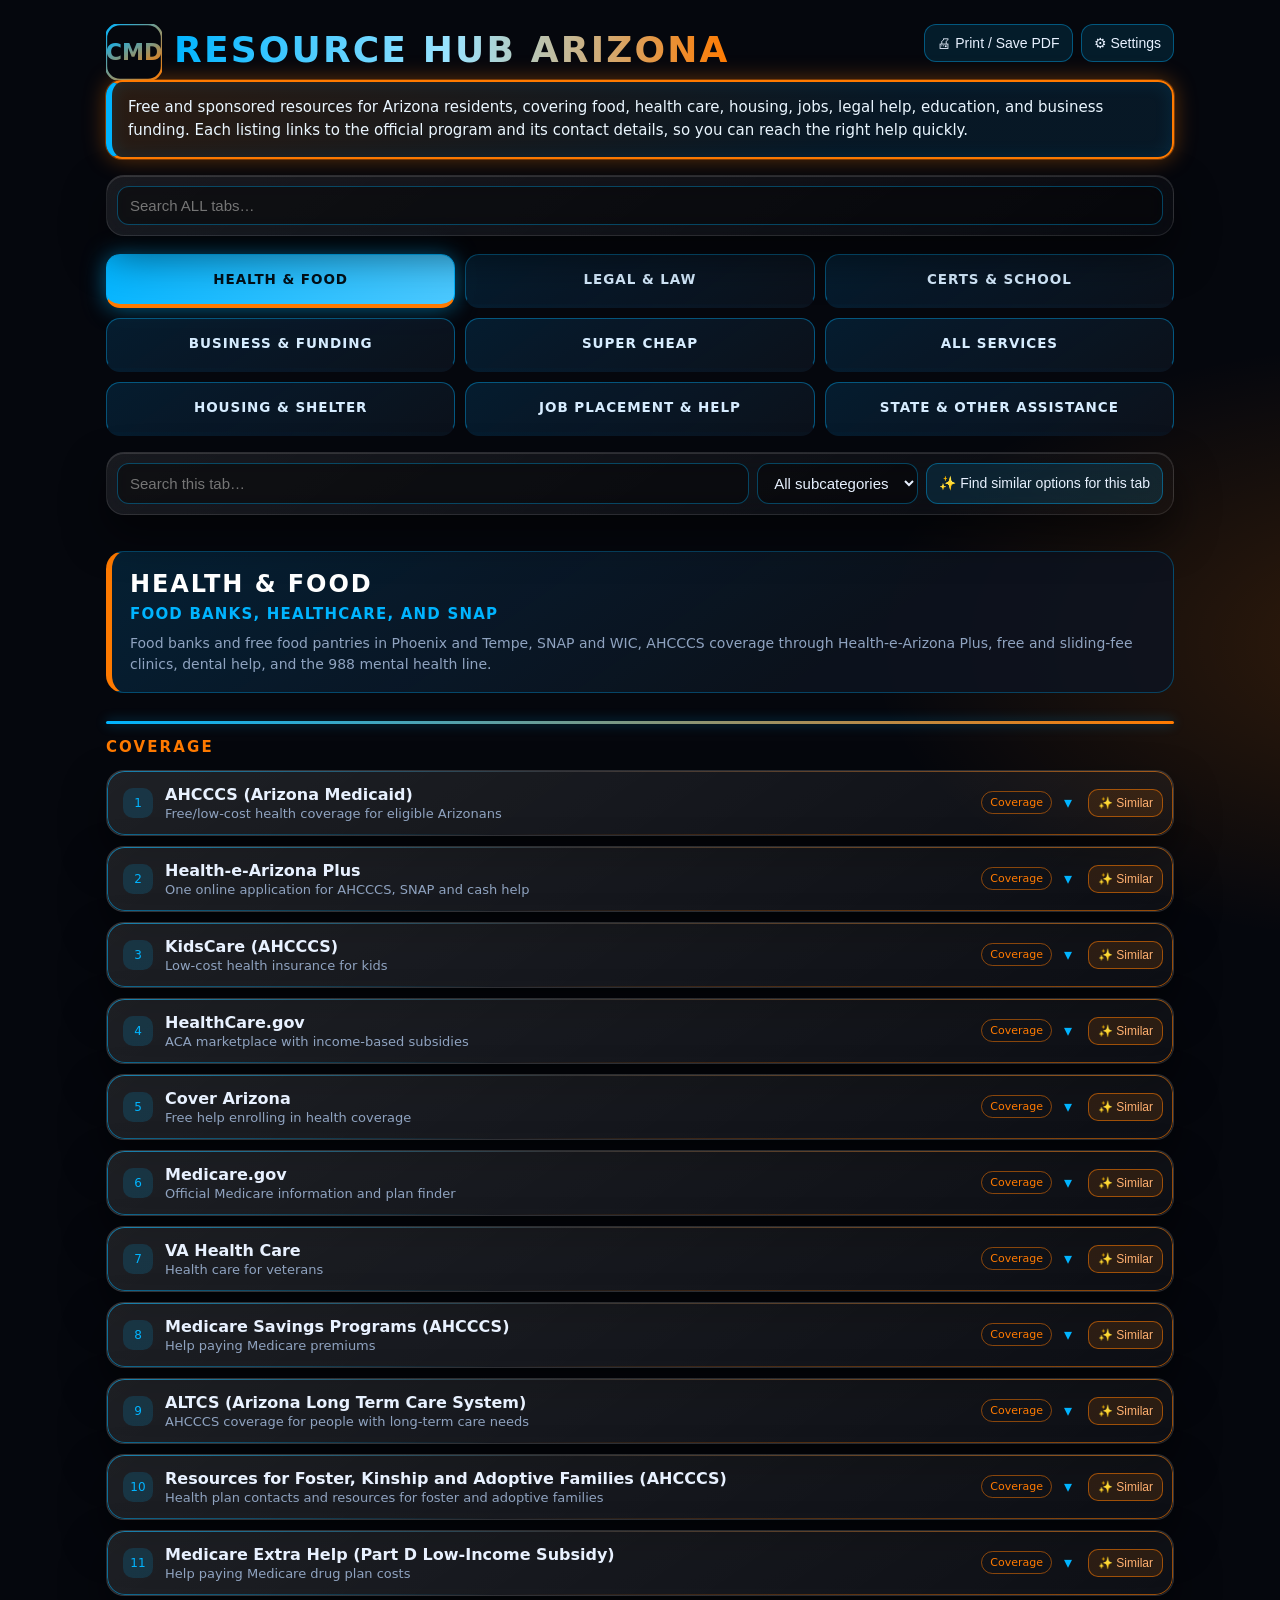
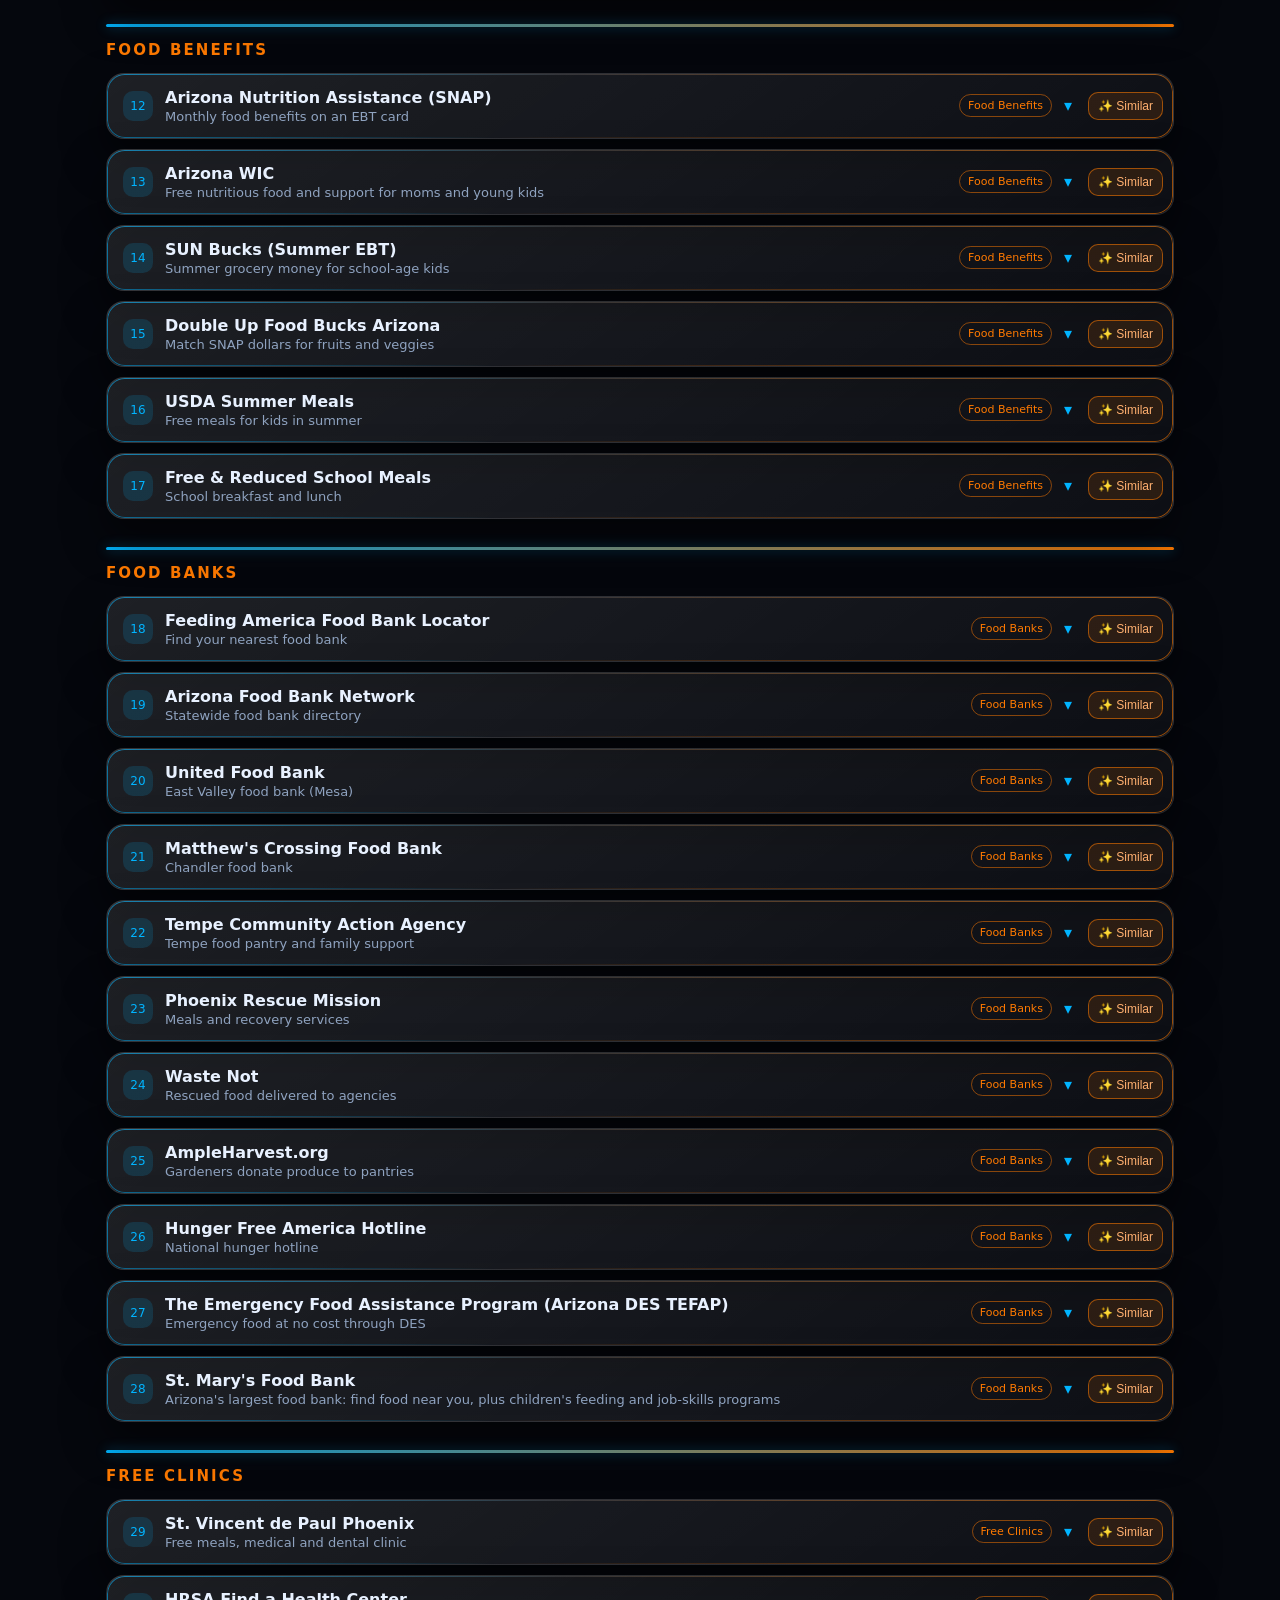
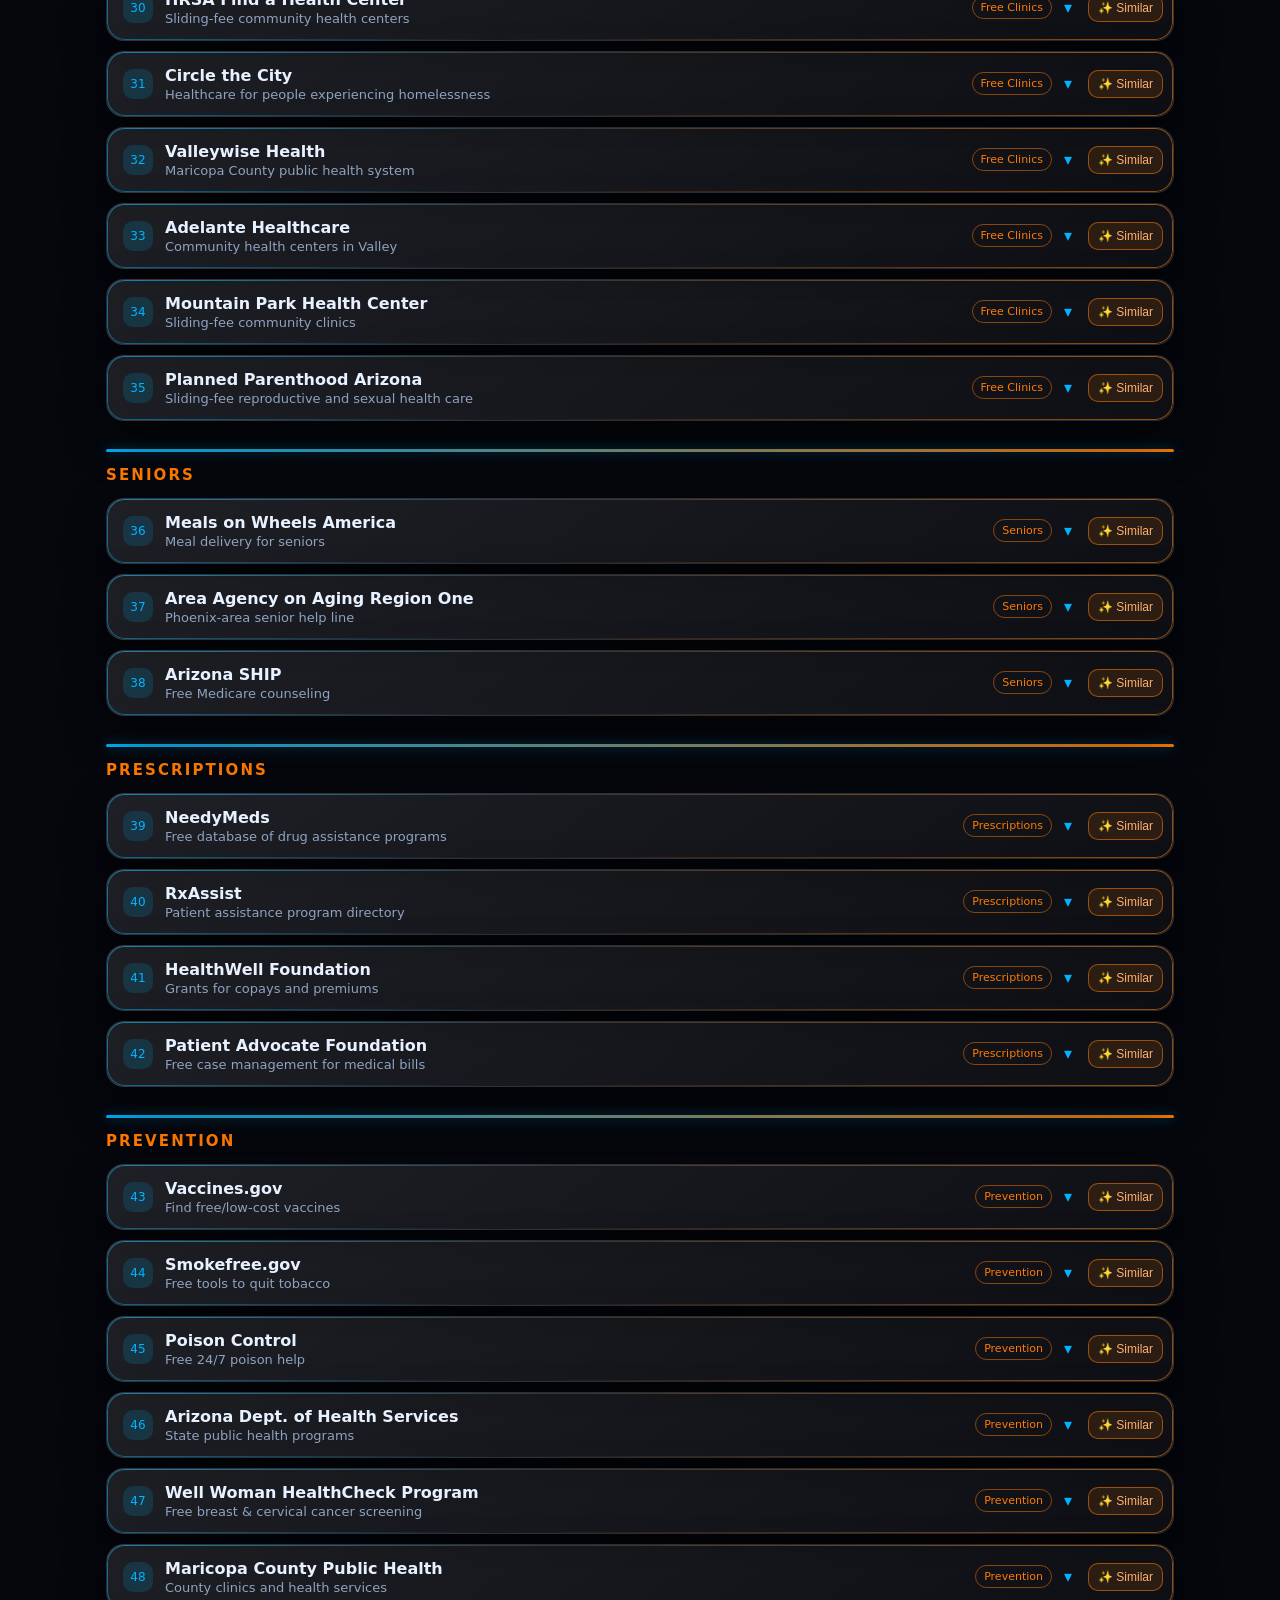
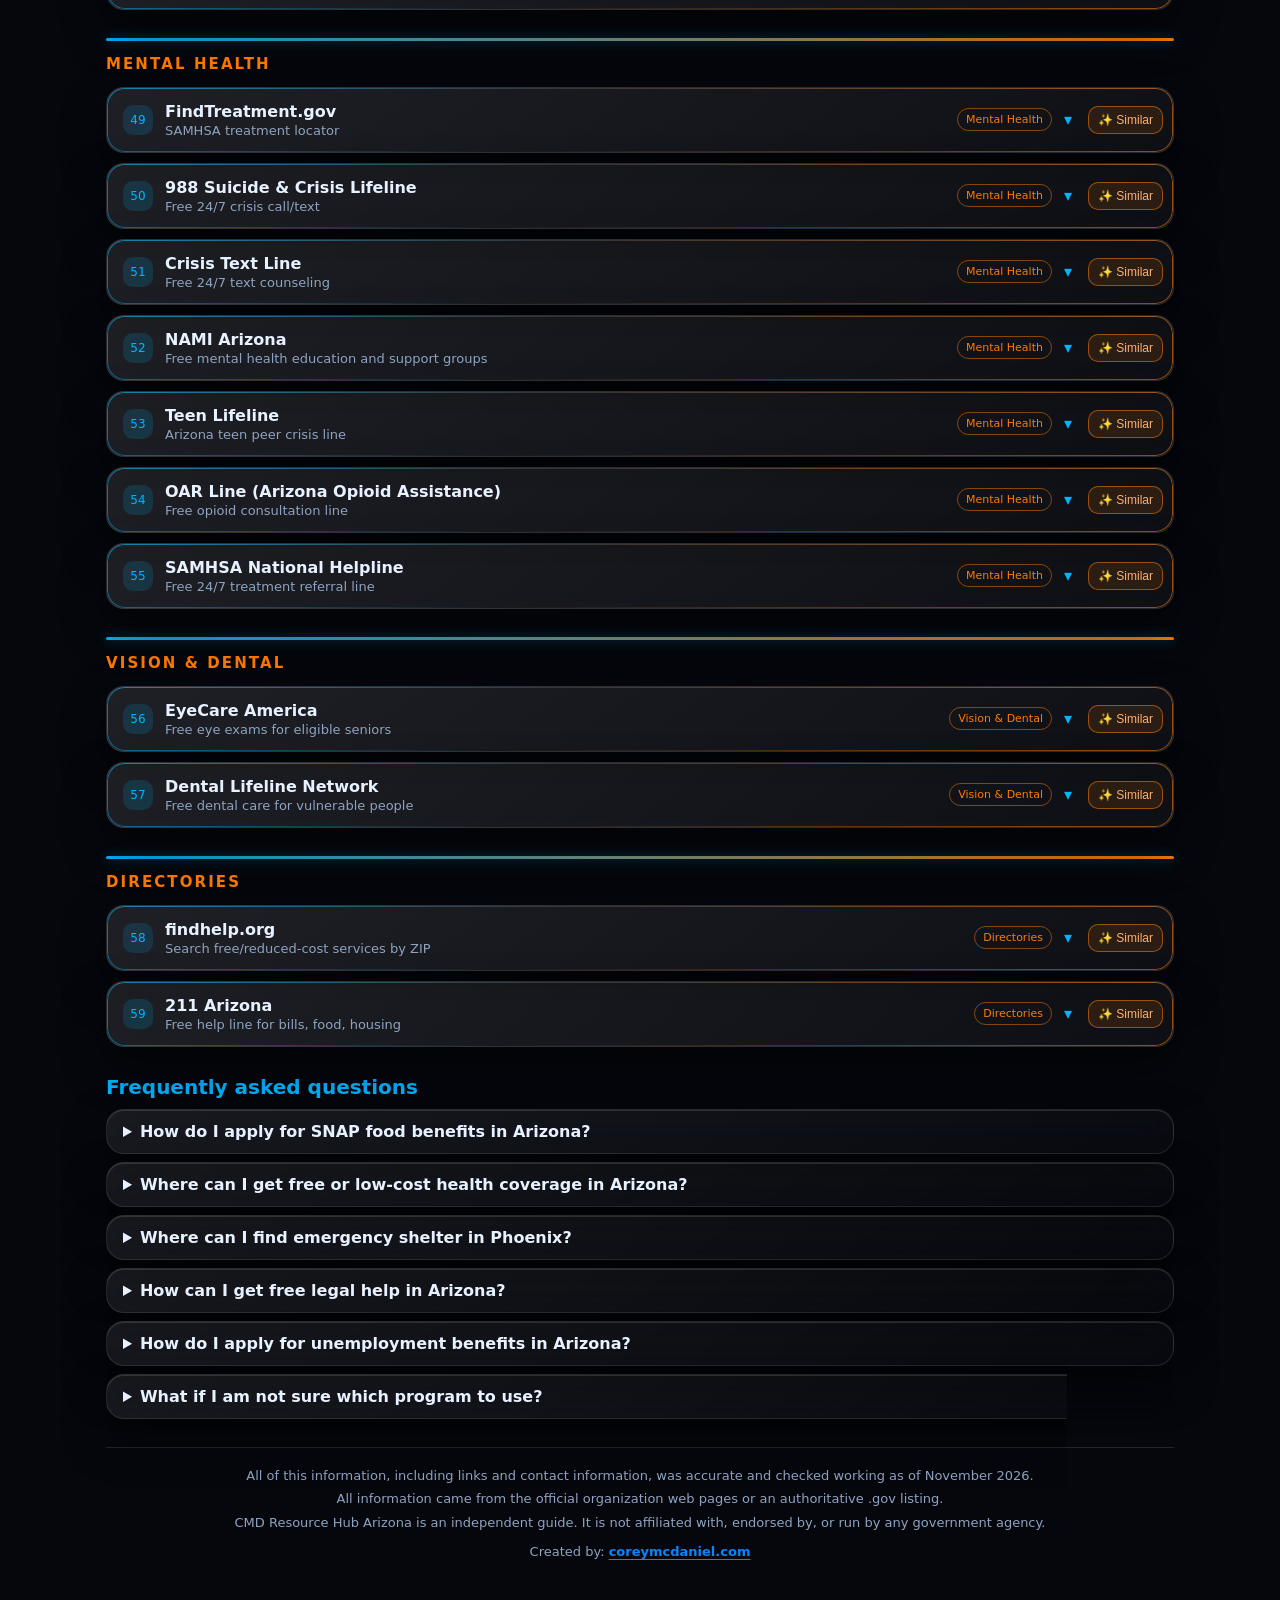
==== commit 38de2157: "Footer: state that the hub is an independent guide, not affiliated with any government agency" ====
--- a/index.html
+++ b/index.html
@@ -28,7 +28,7 @@
 <meta name="twitter:card" content="summary">
 <meta name="twitter:title" content="CMD Resource Hub Arizona | Arizona Assistance Programs">
 <meta name="twitter:description" content="Free help in Arizona: rent and housing assistance, food banks, emergency shelter, legal aid, AHCCCS, SNAP, job training and more. Official links and contacts.">
-<script type="application/ld+json">{"@context":"https://schema.org","@graph":[{"@type":"WebSite","name":"CMD Resource Hub Arizona","inLanguage":"en-US","dateModified":"2026-11-11","description":"Free help in Arizona: rent and housing assistance, food banks, emergency shelter, legal aid, AHCCCS, SNAP, job training and more. Official links and contacts.","about":"Assistance programs and resources in Arizona"},{"@type":"ItemList","name":"CMD Resource Hub Arizona listings","numberOfItems":549,"itemListElement":[{"@type":"ListItem","position":1,"name":"AHCCCS (Arizona Medicaid)","url":"https://www.azahcccs.gov/"},{"@type":"ListItem","position":2,"name":"Health-e-Arizona Plus","url":"https://www.healthearizonaplus.gov/"},{"@type":"ListItem","position":3,"name":"KidsCare (AHCCCS)","url":"https://www.azahcccs.gov/Members/GetCovered/Categories/KidsCare.html"},{"@type":"ListItem","position":4,"name":"Arizona Nutrition Assistance (SNAP)","url":"https://des.az.gov/services/basic-needs/food-assistance/nutrition-assistance-na"},{"@type":"ListItem","position":5,"name":"Arizona WIC","url":"https://www.azdhs.gov/prevention/azwic/"},{"@type":"ListItem","position":6,"name":"SUN Bucks (Summer EBT)","url":"https://des.az.gov/services/basic-needs/food-assistance/SUNBucks"},{"@type":"ListItem","position":7,"name":"Double Up Food Bucks Arizona","url":"https://doubleupaz.org/"},{"@type":"ListItem","position":8,"name":"Feeding America Food Bank Locator","url":"https://www.feedingamerica.org/find-your-local-foodbank"},{"@type":"ListItem","position":9,"name":"Arizona Food Bank Network","url":"https://www.azfoodbanks.org/"},{"@type":"ListItem","position":10,"name":"United Food Bank","url":"https://www.unitedfoodbank.org/"},{"@type":"ListItem","position":11,"name":"Matthew's Crossing Food Bank","url":"https://www.matthewscrossing.org/"},{"@type":"ListItem","position":12,"name":"Tempe Community Action Agency","url":"https://tempeaction.org/"},{"@type":"ListItem","position":13,"name":"St. Vincent de Paul Phoenix","url":"https://www.svdpaz.org/"},{"@type":"ListItem","position":14,"name":"Meals on Wheels America","url":"https://www.mealsonwheelsamerica.org/find-meals"},{"@type":"ListItem","position":15,"name":"Area Agency on Aging Region One","url":"https://aaaphx.org/"},{"@type":"ListItem","position":16,"name":"HealthCare.gov","url":"https://www.healthcare.gov/"},{"@type":"ListItem","position":17,"name":"Cover Arizona","url":"https://www.coveraz.org/"},{"@type":"ListItem","position":18,"name":"Medicare.gov","url":"https://www.medicare.gov/"},{"@type":"ListItem","position":19,"name":"HRSA Find a Health Center","url":"https://findahealthcenter.hrsa.gov/"},{"@type":"ListItem","position":20,"name":"Circle the City","url":"https://www.circlethecity.org/"},{"@type":"ListItem","position":21,"name":"Valleywise Health","url":"https://valleywisehealth.org/"},{"@type":"ListItem","position":22,"name":"Adelante Healthcare","url":"https://www.adelantehealthcare.com/"},{"@type":"ListItem","position":23,"name":"Mountain Park Health Center","url":"https://www.mphc-az.org/"},{"@type":"ListItem","position":24,"name":"NeedyMeds","url":"https://www.needymeds.org/"},{"@type":"ListItem","position":25,"name":"RxAssist","url":"https://www.rxassist.org/"},{"@type":"ListItem","position":26,"name":"Vaccines.gov","url":"https://www.vaccines.gov/"},{"@type":"ListItem","position":27,"name":"FindTreatment.gov","url":"https://findtreatment.gov/"},{"@type":"ListItem","position":28,"name":"988 Suicide & Crisis Lifeline","url":"https://988lifeline.org/"},{"@type":"ListItem","position":29,"name":"Crisis Text Line","url":"https://www.crisistextline.org/"},{"@type":"ListItem","position":30,"name":"NAMI Arizona","url":"https://namiarizona.org/"},{"@type":"ListItem","position":31,"name":"Teen Lifeline","url":"https://teenlifeline.org/"},{"@type":"ListItem","position":32,"name":"Smokefree.gov","url":"https://smokefree.gov/"},{"@type":"ListItem","position":33,"name":"EyeCare America","url":"https://www.aao.org/eyecare-america"},{"@type":"ListItem","position":34,"name":"Dental Lifeline Network","url":"https://dentallifeline.org/"},{"@type":"ListItem","position":35,"name":"Poison Control","url":"https://www.poison.org/"},{"@type":"ListItem","position":36,"name":"findhelp.org","url":"https://www.findhelp.org/"},{"@type":"ListItem","position":37,"name":"Arizona Dept. of Health Services","url":"https://www.azdhs.gov/"},{"@type":"ListItem","position":38,"name":"Well Woman HealthCheck Program","url":"https://www.azdhs.gov/prevention/chronic-disease/well-woman-healthcheck/"},{"@type":"ListItem","position":39,"name":"Maricopa County Public Health","url":"https://www.maricopa.gov/5270/Public-Health"},{"@type":"ListItem","position":40,"name":"VA Health Care","url":"https://www.va.gov/health-care/"},{"@type":"ListItem","position":41,"name":"Phoenix Rescue Mission","url":"https://phoenixrescuemission.org/"},{"@type":"ListItem","position":42,"name":"Waste Not","url":"https://wastenotaz.org/"},{"@type":"ListItem","position":43,"name":"AmpleHarvest.org","url":"https://ampleharvest.org/"},{"@type":"ListItem","position":44,"name":"Hunger Free America Hotline","url":"https://www.hungerfreeamerica.org/en-us/usda-national-hunger-hotline"},{"@type":"ListItem","position":45,"name":"USDA Summer Meals","url":"https://www.fns.usda.gov/summer/sunmeals"},{"@type":"ListItem","position":46,"name":"Free & Reduced School Meals","url":"https://www.fns.usda.gov/nslp"},{"@type":"ListItem","position":47,"name":"OAR Line (Arizona Opioid Assistance)","url":"https://www.azdhs.gov/oar"},{"@type":"ListItem","position":48,"name":"Medicare Savings Programs (AHCCCS)","url":"https://www.azahcccs.gov/Members/GetCovered/Categories/MSP.html"},{"@type":"ListItem","position":49,"name":"Arizona SHIP","url":"https://des.az.gov/medicare-assistance"},{"@type":"ListItem","position":50,"name":"211 Arizona","url":"https://211arizona.org/"},{"@type":"ListItem","position":51,"name":"HealthWell Foundation","url":"https://www.healthwellfoundation.org/"},{"@type":"ListItem","position":52,"name":"Patient Advocate Foundation","url":"https://www.patientadvocate.org/"},{"@type":"ListItem","position":53,"name":"Planned Parenthood Arizona","url":"https://www.plannedparenthood.org/planned-parenthood-arizona"},{"@type":"ListItem","position":54,"name":"SAMHSA National Helpline","url":"https://www.samhsa.gov/find-help/helplines/national-helpline"},{"@type":"ListItem","position":55,"name":"ALTCS (Arizona Long Term Care System)","url":"https://www.azahcccs.gov/Members/GetCovered/Categories/ALTCS.html"},{"@type":"ListItem","position":56,"name":"Resources for Foster, Kinship and Adoptive Families (AHCCCS)","url":"https://www.azahcccs.gov/Members/AlreadyCovered/MemberResources/Foster/"},{"@type":"ListItem","position":57,"name":"Medicare Extra Help (Part D Low-Income Subsidy)","url":"https://www.ssa.gov/medicare/part-d-extra-help"},{"@type":"ListItem","position":58,"name":"The Emergency Food Assistance Program (Arizona DES TEFAP)","url":"https://des.az.gov/services/basic-needs/food-assistance/emergency-food-assistance"},{"@type":"ListItem","position":59,"name":"St. Mary's Food Bank","url":"https://www.stmarysfoodbank.org/find-help/"},{"@type":"ListItem","position":60,"name":"AZCourtHelp.org","url":"https://www.azcourthelp.org/"},{"@type":"ListItem","position":61,"name":"AZLawHelp.org","url":"https://www.azlawhelp.org/"},{"@type":"ListItem","position":62,"name":"Arizona Judicial Branch","url":"https://www.azcourts.gov/"},{"@type":"ListItem","position":63,"name":"Community Legal Services","url":"https://clsaz.org/"},{"@type":"ListItem","position":64,"name":"Southern Arizona Legal Aid","url":"https://sazlegalaid.org/"},{"@type":"ListItem","position":65,"name":"DNA People's Legal Services","url":"https://dnalegalservices.org/"},{"@type":"ListItem","position":66,"name":"Maricopa County Law Library Resource Center","url":"https://superiorcourt.maricopa.gov/llrc/"},{"@type":"ListItem","position":67,"name":"Maricopa County Justice Courts","url":"https://justicecourts.maricopa.gov/"},{"@type":"ListItem","position":68,"name":"Maricopa County Clerk of the Superior Court","url":"https://www.clerkofcourt.maricopa.gov/"},{"@type":"ListItem","position":69,"name":"Arizona Public Access to Court Information","url":"https://apps.azcourts.gov/publicaccess/"},{"@type":"ListItem","position":70,"name":"State Bar of Arizona","url":"https://www.azbar.org/"},{"@type":"ListItem","position":71,"name":"Maricopa County Bar Lawyer Referral","url":"https://maricopabar.org/"},{"@type":"ListItem","position":72,"name":"ASU Law Clinics","url":"https://law.asu.edu/clinics"},{"@type":"ListItem","position":73,"name":"ABA Free Legal Answers","url":"https://abafreelegalanswers.org/"},{"@type":"ListItem","position":74,"name":"LawHelp.org","url":"https://www.lawhelp.org/"},{"@type":"ListItem","position":75,"name":"Legal Services Corporation","url":"https://www.lsc.gov/about-lsc/what-legal-aid/i-need-legal-help"},{"@type":"ListItem","position":76,"name":"LawHelp Interactive","url":"https://www.lawhelpinteractive.org/"},{"@type":"ListItem","position":77,"name":"Legal Information Institute (Cornell)","url":"https://www.law.cornell.edu/"},{"@type":"ListItem","position":78,"name":"Justia","url":"https://www.justia.com/"},{"@type":"ListItem","position":79,"name":"CourtListener","url":"https://www.courtlistener.com/"},{"@type":"ListItem","position":80,"name":"Google Scholar Case Law","url":"https://scholar.google.com/"},{"@type":"ListItem","position":81,"name":"Arizona Revised Statutes","url":"https://www.azleg.gov/arstitle/"},{"@type":"ListItem","position":82,"name":"Arizona Administrative Code","url":"https://apps.azsos.gov/public_services/CodeTOC.htm"},{"@type":"ListItem","position":83,"name":"Nolo","url":"https://www.nolo.com/"},{"@type":"ListItem","position":84,"name":"Avvo","url":"https://www.avvo.com/"},{"@type":"ListItem","position":85,"name":"FindLaw","url":"https://www.findlaw.com/"},{"@type":"ListItem","position":86,"name":"Arizona Center for Disability Law","url":"https://www.azdisabilitylaw.org/"},{"@type":"ListItem","position":87,"name":"Florence Immigrant & Refugee Rights Project","url":"https://firrp.org/"},{"@type":"ListItem","position":88,"name":"Arizona Justice Project","url":"https://azjusticeproject.org/"},{"@type":"ListItem","position":89,"name":"Arizona Attorney General Consumer Protection","url":"https://www.azag.gov/consumer"},{"@type":"ListItem","position":90,"name":"Arizona Civil Rights Division","url":"https://www.azag.gov/civil-rights"},{"@type":"ListItem","position":91,"name":"CFPB Submit a Complaint","url":"https://www.consumerfinance.gov/complaint/"},{"@type":"ListItem","position":92,"name":"ReportFraud.ftc.gov","url":"https://reportfraud.ftc.gov/"},{"@type":"ListItem","position":93,"name":"IdentityTheft.gov","url":"https://www.identitytheft.gov/"},{"@type":"ListItem","position":94,"name":"Taxpayer Advocate Service","url":"https://www.taxpayeradvocate.irs.gov/"},{"@type":"ListItem","position":95,"name":"Low Income Taxpayer Clinics","url":"https://www.taxpayeradvocate.irs.gov/about-us/low-income-taxpayer-clinics-litc/"},{"@type":"ListItem","position":96,"name":"EEOC","url":"https://www.eeoc.gov/"},{"@type":"ListItem","position":97,"name":"DOL Wage and Hour Division","url":"https://www.dol.gov/agencies/whd"},{"@type":"ListItem","position":98,"name":"Industrial Commission of Arizona","url":"https://www.azica.gov/"},{"@type":"ListItem","position":99,"name":"National Domestic Violence Hotline","url":"https://www.thehotline.org/"},{"@type":"ListItem","position":100,"name":"Arizona Coalition to End Sexual & Domestic Violence","url":"https://www.acesdv.org/"},{"@type":"ListItem","position":101,"name":"Arizona Voice for Crime Victims","url":"https://voiceforvictims.org/"},{"@type":"ListItem","position":102,"name":"AZ Attorney General Office of Victim Services","url":"https://www.azag.gov/criminal/victim-services"},{"@type":"ListItem","position":103,"name":"Arizona Residential Landlord Tenant Act (AZ Housing)","url":"https://housing.az.gov/general-public/arizona-residential-landlord-and-tenant-act"},{"@type":"ListItem","position":104,"name":"RECAP","url":"https://free.law/recap/"},{"@type":"ListItem","position":105,"name":"Caselaw Access Project","url":"https://case.law/"},{"@type":"ListItem","position":106,"name":"Catholic Charities Community Services AZ","url":"https://www.catholiccharitiesaz.org/"},{"@type":"ListItem","position":107,"name":"Arizona Commission on Judicial Conduct","url":"https://azcjc.azcourts.gov/"},{"@type":"ListItem","position":108,"name":"Arizona Court Rules (Westlaw)","url":"https://govt.westlaw.com/azrules/"},{"@type":"ListItem","position":109,"name":"PACER","url":"https://pacer.uscourts.gov/"},{"@type":"ListItem","position":110,"name":"U.S. Courts Self-Help (District of AZ)","url":"https://www.azd.uscourts.gov/"},{"@type":"ListItem","position":111,"name":"Arizona Courts Self-Service Center","url":"https://www.azcourts.gov/selfservicecenter"},{"@type":"ListItem","position":112,"name":"Legal Services for Older Adults (Arizona DES)","url":"https://des.az.gov/services/older-adults/legal-services-assistance"},{"@type":"ListItem","position":113,"name":"Tempe Family Advocacy Center","url":"https://www.tempe.gov/government/community-health-and-human-services/family-advocacy-center"},{"@type":"ListItem","position":114,"name":"Crime Victim Services Center (City of Phoenix)","url":"https://www.phoenix.gov/administration/departments/law/prosecutor/crime-victim-services-center.html"},{"@type":"ListItem","position":115,"name":"Maricopa County Attorney's Office Victim Services","url":"https://maricopacountyattorney.org"},{"@type":"ListItem","position":116,"name":"Arizona Criminal Justice Commission: Victim Assistance and Compensation","url":"https://azcjc.gov/"},{"@type":"ListItem","position":117,"name":"Address Confidentiality Program (Arizona Secretary of State)","url":"https://azsos.gov/services/address-confidentiality-program"},{"@type":"ListItem","position":118,"name":"Arizona Corporation Commission Utilities Division","url":"https://www.azcc.gov/utilities"},{"@type":"ListItem","position":119,"name":"Arizona Department of Insurance and Financial Institutions","url":"https://difi.az.gov/"},{"@type":"ListItem","position":120,"name":"Khan Academy","url":"https://www.khanacademy.org/"},{"@type":"ListItem","position":121,"name":"freeCodeCamp","url":"https://www.freecodecamp.org/"},{"@type":"ListItem","position":122,"name":"MIT OpenCourseWare","url":"https://ocw.mit.edu/"},{"@type":"ListItem","position":123,"name":"Coursera Financial Aid","url":"https://www.coursera.org/"},{"@type":"ListItem","position":124,"name":"edX","url":"https://www.edx.org/"},{"@type":"ListItem","position":125,"name":"Grow with Google","url":"https://grow.google/"},{"@type":"ListItem","position":126,"name":"Google Skillshop","url":"https://skillshop.withgoogle.com/"},{"@type":"ListItem","position":127,"name":"Microsoft Learn","url":"https://learn.microsoft.com/training/"},{"@type":"ListItem","position":128,"name":"AWS Skill Builder","url":"https://skillbuilder.aws/"},{"@type":"ListItem","position":129,"name":"Cisco Networking Academy","url":"https://www.netacad.com/"},{"@type":"ListItem","position":130,"name":"HubSpot Academy","url":"https://academy.hubspot.com/"},{"@type":"ListItem","position":131,"name":"Meta Blueprint","url":"https://www.facebookblueprint.com/"},{"@type":"ListItem","position":132,"name":"Salesforce Trailhead","url":"https://trailhead.salesforce.com/"},{"@type":"ListItem","position":133,"name":"IBM SkillsBuild","url":"https://skillsbuild.org/"},{"@type":"ListItem","position":134,"name":"Linux Foundation Free Courses","url":"https://training.linuxfoundation.org/resources/?_sft_content_type=free-course"},{"@type":"ListItem","position":135,"name":"Alison","url":"https://alison.com/"},{"@type":"ListItem","position":136,"name":"Saylor Academy","url":"https://www.saylor.org/"},{"@type":"ListItem","position":137,"name":"Harvard CS50","url":"https://cs50.harvard.edu/"},{"@type":"ListItem","position":138,"name":"Open Yale Courses","url":"https://oyc.yale.edu/"},{"@type":"ListItem","position":139,"name":"OpenStax","url":"https://openstax.org/"},{"@type":"ListItem","position":140,"name":"OpenLearn","url":"https://www.open.edu/openlearn/"},{"@type":"ListItem","position":141,"name":"Class Central","url":"https://www.classcentral.com/"},{"@type":"ListItem","position":142,"name":"The Odin Project","url":"https://www.theodinproject.com/"},{"@type":"ListItem","position":143,"name":"Kaggle Learn","url":"https://www.kaggle.com/learn"},{"@type":"ListItem","position":144,"name":"fast.ai","url":"https://course.fast.ai/"},{"@type":"ListItem","position":145,"name":"DeepLearning.AI Short Courses","url":"https://www.deeplearning.ai/short-courses/"},{"@type":"ListItem","position":146,"name":"Elements of AI","url":"https://www.elementsofai.com/"},{"@type":"ListItem","position":147,"name":"Codecademy (free courses)","url":"https://www.codecademy.com/"},{"@type":"ListItem","position":148,"name":"GCFGlobal","url":"https://edu.gcfglobal.org/"},{"@type":"ListItem","position":149,"name":"Canva Design School","url":"https://www.canva.com/designschool/"},{"@type":"ListItem","position":150,"name":"Semrush Academy","url":"https://www.semrush.com/academy/"},{"@type":"ListItem","position":151,"name":"Udacity Free Courses","url":"https://www.udacity.com/catalog"},{"@type":"ListItem","position":152,"name":"Stanford Online Free Courses","url":"https://online.stanford.edu/free-courses"},{"@type":"ListItem","position":153,"name":"FAFSA (Federal Student Aid)","url":"https://studentaid.gov/"},{"@type":"ListItem","position":154,"name":"Pell Grant","url":"https://studentaid.gov/understand-aid/types/grants/pell"},{"@type":"ListItem","position":155,"name":"Starbucks College Achievement Plan","url":"https://www.starbucks.com/careers/working-at-starbucks/education/"},{"@type":"ListItem","position":156,"name":"Walmart Live Better U","url":"https://walmart.guildeducation.com/"},{"@type":"ListItem","position":157,"name":"Amazon Career Choice","url":"https://www.aboutamazon.com/news/workplace/career-choice"},{"@type":"ListItem","position":158,"name":"Arizona Adult Education (GED)","url":"https://www.azed.gov/adultedservices"},{"@type":"ListItem","position":159,"name":"CISA Cybersecurity Training & Exercises","url":"https://www.cisa.gov/topics/cybersecurity-best-practices/cybersecurity-training-exercises"},{"@type":"ListItem","position":160,"name":"Cybrary (free)","url":"https://www.cybrary.it/"},{"@type":"ListItem","position":161,"name":"Duolingo","url":"https://www.duolingo.com/"},{"@type":"ListItem","position":162,"name":"SBA Learning Center","url":"https://www.sba.gov/sba-learning-platform"},{"@type":"ListItem","position":163,"name":"Shopify Academy","url":"https://www.shopify.com/academy"},{"@type":"ListItem","position":164,"name":"Hack Club","url":"https://hackclub.com/"},{"@type":"ListItem","position":165,"name":"Internet Archive Open Library","url":"https://openlibrary.org/"},{"@type":"ListItem","position":166,"name":"LibreTexts","url":"https://libretexts.org/"},{"@type":"ListItem","position":167,"name":"AZ Commission for Postsecondary Education","url":"https://highered.az.gov/"},{"@type":"ListItem","position":168,"name":"Scholarships.com","url":"https://www.scholarships.com/"},{"@type":"ListItem","position":169,"name":"Fastweb","url":"https://www.fastweb.com/"},{"@type":"ListItem","position":170,"name":"Junior Achievement of Arizona","url":"https://www.jaaz.org/"},{"@type":"ListItem","position":171,"name":"W3Schools","url":"https://www.w3schools.com/"},{"@type":"ListItem","position":172,"name":"Exercism","url":"https://exercism.org/"},{"@type":"ListItem","position":173,"name":"U.S. Small Business Administration","url":"https://www.sba.gov/"},{"@type":"ListItem","position":174,"name":"SBA Lender Match","url":"https://www.sba.gov/loans/lender-match/"},{"@type":"ListItem","position":175,"name":"SBA Microloans","url":"https://www.sba.gov/funding-programs/loans/microloans"},{"@type":"ListItem","position":176,"name":"SBA 7(a) Loans","url":"https://www.sba.gov/funding-programs/loans/7a-loans"},{"@type":"ListItem","position":177,"name":"SCORE","url":"https://www.score.org/"},{"@type":"ListItem","position":178,"name":"Arizona Commerce Authority Small Business","url":"https://www.azcommerce.com/small-business/"},{"@type":"ListItem","position":179,"name":"Arizona Corporation Commission eCorp","url":"https://ecorp.azcc.gov/"},{"@type":"ListItem","position":180,"name":"Arizona Dept. of Revenue TPT License","url":"https://azdor.gov/business/transaction-privilege-tax"},{"@type":"ListItem","position":181,"name":"IRS EIN (free)","url":"https://www.irs.gov/businesses/small-businesses-self-employed/apply-for-an-employer-identification-number-ein-online"},{"@type":"ListItem","position":182,"name":"IRS Small Business Tax Center","url":"https://www.irs.gov/businesses/small-businesses-self-employed"},{"@type":"ListItem","position":183,"name":"City of Tempe Economic Development","url":"https://www.thinktempe.com/"},{"@type":"ListItem","position":184,"name":"Women's Business Centers (SBA)","url":"https://www.sba.gov/local-assistance/resource-partners/womens-business-centers"},{"@type":"ListItem","position":185,"name":"Veterans Business Outreach Centers","url":"https://www.sba.gov/local-assistance/resource-partners/veterans-business-outreach-center-vboc-program"},{"@type":"ListItem","position":186,"name":"APEX Accelerators","url":"https://www.apexaccelerators.us/"},{"@type":"ListItem","position":187,"name":"SAM.gov","url":"https://sam.gov/"},{"@type":"ListItem","position":188,"name":"Grants.gov","url":"https://www.grants.gov/"},{"@type":"ListItem","position":189,"name":"SBIR/STTR","url":"https://www.sbir.gov/"},{"@type":"ListItem","position":190,"name":"USDA Rural Development Business Programs","url":"https://www.rd.usda.gov/programs-services/business-programs"},{"@type":"ListItem","position":191,"name":"Hello Alice","url":"https://helloalice.com/"},{"@type":"ListItem","position":192,"name":"Amber Grant","url":"https://ambergrantsforwomen.com/"},{"@type":"ListItem","position":193,"name":"Kiva U.S.","url":"https://www.kiva.org/borrow"},{"@type":"ListItem","position":194,"name":"Accion Opportunity Fund","url":"https://aofund.org/"},{"@type":"ListItem","position":195,"name":"Grameen America","url":"https://www.grameenamerica.org/"},{"@type":"ListItem","position":196,"name":"Prestamos CDFI","url":"https://prestamoscdfi.org/"},{"@type":"ListItem","position":197,"name":"Chicanos Por La Causa","url":"https://www.cplc.org/"},{"@type":"ListItem","position":198,"name":"CDFI Fund Locator","url":"https://www.cdfifund.gov/"},{"@type":"ListItem","position":199,"name":"LISC Phoenix","url":"https://www.lisc.org/phoenix/"},{"@type":"ListItem","position":200,"name":"ASU Venture Devils","url":"https://entrepreneurship.asu.edu/"},{"@type":"ListItem","position":201,"name":"Seed Spot","url":"https://seedspot.org/"},{"@type":"ListItem","position":202,"name":"Google Business Profile","url":"https://www.google.com/business/"},{"@type":"ListItem","position":203,"name":"F5Bot","url":"https://f5bot.com/"},{"@type":"ListItem","position":204,"name":"USPTO","url":"https://www.uspto.gov/"},{"@type":"ListItem","position":205,"name":"USPTO Pro Bono Program","url":"https://www.uspto.gov/patents/basics/using-legal-services/pro-bono/patent-pro-bono-program"},{"@type":"ListItem","position":206,"name":"AnnualCreditReport.com","url":"https://www.annualcreditreport.com/"},{"@type":"ListItem","position":207,"name":"NFCC","url":"https://www.nfcc.org/"},{"@type":"ListItem","position":208,"name":"Money Management International","url":"https://www.moneymanagement.org/"},{"@type":"ListItem","position":209,"name":"GreenPath Financial Wellness","url":"https://www.greenpath.com/"},{"@type":"ListItem","position":210,"name":"FTC Credit Repair Guide","url":"https://consumer.ftc.gov/articles/disputing-errors-your-credit-reports"},{"@type":"ListItem","position":211,"name":"CFPB Credit Reports & Scores","url":"https://www.consumerfinance.gov/consumer-tools/credit-reports-and-scores/"},{"@type":"ListItem","position":212,"name":"Credit Karma","url":"https://www.creditkarma.com/"},{"@type":"ListItem","position":213,"name":"Experian Free","url":"https://www.experian.com/consumer-products/free-credit-report.html"},{"@type":"ListItem","position":214,"name":"Bank On","url":"https://joinbankon.org/"},{"@type":"ListItem","position":215,"name":"Nav","url":"https://www.nav.com/"},{"@type":"ListItem","position":216,"name":"Dun & Bradstreet D-U-N-S","url":"https://www.dnb.com/duns/get-a-duns.html"},{"@type":"ListItem","position":217,"name":"Arizona Hispanic Chamber of Commerce","url":"https://azhcc.com/"},{"@type":"ListItem","position":218,"name":"Tempe Chamber of Commerce","url":"https://www.tempechamber.org/"},{"@type":"ListItem","position":219,"name":"SBA Size Standards Tool","url":"https://www.sba.gov/size-standards/"},{"@type":"ListItem","position":220,"name":"Federal Trade Commission Business Guidance","url":"https://www.ftc.gov/business-guidance"},{"@type":"ListItem","position":221,"name":"BLS Data","url":"https://www.bls.gov/"},{"@type":"ListItem","position":222,"name":"data.census.gov","url":"https://data.census.gov/"},{"@type":"ListItem","position":223,"name":"America's SBDC","url":"https://americassbdc.org/"},{"@type":"ListItem","position":224,"name":"SBA Find Local Assistance","url":"https://www.sba.gov/local-assistance/find"},{"@type":"ListItem","position":225,"name":"USAGov Small Business","url":"https://www.usa.gov/small-business"},{"@type":"ListItem","position":226,"name":"MyCreditUnion.gov","url":"https://mycreditunion.gov/"},{"@type":"ListItem","position":227,"name":"Operation HOPE","url":"https://operationhope.org/"},{"@type":"ListItem","position":228,"name":"Capital One CreditWise","url":"https://www.capitalone.com/creditwise/"},{"@type":"ListItem","position":229,"name":"U.S. Copyright Office","url":"https://www.copyright.gov/"},{"@type":"ListItem","position":230,"name":"Mint Mobile","url":"https://www.mintmobile.com/plans/"},{"@type":"ListItem","position":231,"name":"Visible","url":"https://www.visible.com/plans"},{"@type":"ListItem","position":232,"name":"Tello","url":"https://tello.com/buy/plans"},{"@type":"ListItem","position":233,"name":"US Mobile","url":"https://www.usmobile.com/plans"},{"@type":"ListItem","position":234,"name":"Costco membership","url":"https://www.costco.com/join-costco.html"},{"@type":"ListItem","position":235,"name":"Sam's Club","url":"https://www.samsclub.com/join"},{"@type":"ListItem","position":236,"name":"Amazon Prime Access","url":"https://www.amazon.com/qualify"},{"@type":"ListItem","position":237,"name":"Instacart+","url":"https://www.instacart.com/plus"},{"@type":"ListItem","position":238,"name":"Planet Fitness","url":"https://www.planetfitness.com/"},{"@type":"ListItem","position":239,"name":"Mark Cuban Cost Plus Drugs","url":"https://costplusdrugs.com/"},{"@type":"ListItem","position":240,"name":"Valley Metro","url":"https://www.valleymetro.org/fares"},{"@type":"ListItem","position":241,"name":"Spotify Premium","url":"https://www.spotify.com/us/premium/"},{"@type":"ListItem","position":242,"name":"YouTube Premium","url":"https://www.youtube.com/premium"},{"@type":"ListItem","position":243,"name":"Disney+ / Hulu bundle","url":"https://www.hulu.com/welcome"},{"@type":"ListItem","position":244,"name":"Netflix Standard with ads","url":"https://help.netflix.com/en/node/24926"},{"@type":"ListItem","position":245,"name":"Peacock","url":"https://www.peacocktv.com/plans/all-monthly"},{"@type":"ListItem","position":246,"name":"Philo","url":"https://www.philo.com/"},{"@type":"ListItem","position":247,"name":"Google One","url":"https://one.google.com/about/plans"},{"@type":"ListItem","position":248,"name":"iCloud+","url":"https://www.apple.com/icloud/"},{"@type":"ListItem","position":249,"name":"Microsoft 365 Basic","url":"https://www.microsoft.com/en-us/microsoft-365/basic"},{"@type":"ListItem","position":250,"name":"Dropbox Plus","url":"https://www.dropbox.com/plans"},{"@type":"ListItem","position":251,"name":"Backblaze","url":"https://www.backblaze.com/cloud-backup/pricing"},{"@type":"ListItem","position":252,"name":"Proton Mail Plus","url":"https://proton.me/mail/pricing"},{"@type":"ListItem","position":253,"name":"Fastmail","url":"https://www.fastmail.com/pricing/"},{"@type":"ListItem","position":254,"name":"Zoho Mail Lite","url":"https://www.zoho.com/mail/zohomail-pricing.html"},{"@type":"ListItem","position":255,"name":"Mullvad VPN","url":"https://mullvad.net/en/pricing"},{"@type":"ListItem","position":256,"name":"Kagi","url":"https://kagi.com/pricing"},{"@type":"ListItem","position":257,"name":"Canva Pro","url":"https://www.canva.com/pricing/"},{"@type":"ListItem","position":258,"name":"Notion Plus","url":"https://www.notion.com/pricing"},{"@type":"ListItem","position":259,"name":"Obsidian Sync","url":"https://obsidian.md/pricing"},{"@type":"ListItem","position":260,"name":"Grammarly Pro","url":"https://www.grammarly.com/plans"},{"@type":"ListItem","position":261,"name":"Calendly Standard","url":"https://calendly.com/pricing"},{"@type":"ListItem","position":262,"name":"Monarch Money","url":"https://www.monarch.com/pricing"},{"@type":"ListItem","position":263,"name":"Wave","url":"https://www.waveapps.com/pricing"},{"@type":"ListItem","position":264,"name":"Square","url":"https://squareup.com/us/en/pricing"},{"@type":"ListItem","position":265,"name":"Jobber","url":"https://www.getjobber.com/pricing/"},{"@type":"ListItem","position":266,"name":"Shopify","url":"https://www.shopify.com/pricing"},{"@type":"ListItem","position":267,"name":"Printful","url":"https://www.printful.com/pricing"},{"@type":"ListItem","position":268,"name":"Vistaprint","url":"https://www.vistaprint.com/business-cards/standard"},{"@type":"ListItem","position":269,"name":"Upwork","url":"https://support.upwork.com/hc/en-us/articles/211062538-Marketplace-Fees"},{"@type":"ListItem","position":270,"name":"Namecheap","url":"https://www.namecheap.com/domains/"},{"@type":"ListItem","position":271,"name":"Porkbun","url":"https://porkbun.com/products/domains"},{"@type":"ListItem","position":272,"name":"Cloudflare Registrar","url":"https://www.cloudflare.com/products/registrar/"},{"@type":"ListItem","position":273,"name":"Squarespace Domains","url":"https://domains.squarespace.com/"},{"@type":"ListItem","position":274,"name":"DigitalOcean Droplets","url":"https://www.digitalocean.com/pricing/droplets"},{"@type":"ListItem","position":275,"name":"Fly.io","url":"https://fly.io/docs/about/pricing/"},{"@type":"ListItem","position":276,"name":"Railway","url":"https://railway.com/pricing"},{"@type":"ListItem","position":277,"name":"Vercel Pro","url":"https://vercel.com/pricing"},{"@type":"ListItem","position":278,"name":"Supabase Pro","url":"https://supabase.com/pricing"},{"@type":"ListItem","position":279,"name":"Carrd","url":"https://carrd.co/pro"},{"@type":"ListItem","position":280,"name":"Cloudflare Workers Paid","url":"https://developers.cloudflare.com/workers/platform/pricing/"},{"@type":"ListItem","position":281,"name":"GitHub Team","url":"https://github.com/pricing"},{"@type":"ListItem","position":282,"name":"Proton VPN Plus","url":"https://protonvpn.com/pricing"},{"@type":"ListItem","position":283,"name":"1Password","url":"https://1password.com/pricing/password-manager"},{"@type":"ListItem","position":284,"name":"Zoom Workplace Pro","url":"https://zoom.us/pricing"},{"@type":"ListItem","position":285,"name":"Google Workspace Starter","url":"https://workspace.google.com/pricing"},{"@type":"ListItem","position":286,"name":"Todoist Pro","url":"https://www.todoist.com/pricing"},{"@type":"ListItem","position":287,"name":"Toggl Track Starter","url":"https://toggl.com/track/pricing/"},{"@type":"ListItem","position":288,"name":"Brevo","url":"https://www.brevo.com/pricing/"},{"@type":"ListItem","position":289,"name":"Tally Pro","url":"https://tally.so/pricing"},{"@type":"ListItem","position":290,"name":"Google Fi Unlimited Essentials","url":"https://fi.google.com/about/plans"},{"@type":"ListItem","position":291,"name":"Total Wireless","url":"https://www.totalwireless.com/plans"},{"@type":"ListItem","position":292,"name":"Boost Mobile","url":"https://www.boostmobile.com/plans"},{"@type":"ListItem","position":293,"name":"Ting Mobile","url":"https://ting.com/plans"},{"@type":"ListItem","position":294,"name":"Consumer Cellular","url":"https://www.consumercellular.com/shopping/choose/plan"},{"@type":"ListItem","position":295,"name":"Sling TV","url":"https://www.sling.com/"},{"@type":"ListItem","position":296,"name":"Apple TV","url":"https://www.apple.com/apple-tv-plus/"},{"@type":"ListItem","position":297,"name":"HBO Max Basic with Ads","url":"https://www.max.com/"},{"@type":"ListItem","position":298,"name":"Audible","url":"https://www.audible.com/ep/memberbenefits"},{"@type":"ListItem","position":299,"name":"Adobe Express Premium","url":"https://www.adobe.com/express/pricing"},{"@type":"ListItem","position":300,"name":"Descript","url":"https://www.descript.com/pricing"},{"@type":"ListItem","position":301,"name":"Cal.com","url":"https://cal.com/pricing"},{"@type":"ListItem","position":302,"name":"Netlify","url":"https://www.netlify.com/pricing/"},{"@type":"ListItem","position":303,"name":"Squarespace","url":"https://www.squarespace.com/pricing"},{"@type":"ListItem","position":304,"name":"Cricket Wireless","url":"https://www.cricketwireless.com/cell-phone-plans"},{"@type":"ListItem","position":305,"name":"Maricopa Community Colleges","url":"https://www.maricopa.edu/"},{"@type":"ListItem","position":306,"name":"Google Career Certificates","url":"https://grow.google/certificates/"},{"@type":"ListItem","position":307,"name":"Tempe Public Library","url":"https://www.tempepubliclibrary.org/home-library"},{"@type":"ListItem","position":308,"name":"Culture Pass (Phoenix Public Library)","url":"https://www.phoenixpubliclibrary.org/services/unique/culture-pass"},{"@type":"ListItem","position":309,"name":"Libby","url":"https://libbyapp.com/"},{"@type":"ListItem","position":310,"name":"Kanopy","url":"https://www.kanopy.com/"},{"@type":"ListItem","position":311,"name":"Hoopla","url":"https://www.hoopladigital.com/"},{"@type":"ListItem","position":312,"name":"Actual Budget","url":"https://actualbudget.org/"},{"@type":"ListItem","position":313,"name":"Buy Nothing Project","url":"https://buynothingproject.org/"},{"@type":"ListItem","position":314,"name":"Freecycle","url":"https://www.freecycle.org/"},{"@type":"ListItem","position":315,"name":"LocalSend","url":"https://localsend.org/"},{"@type":"ListItem","position":316,"name":"LibreOffice","url":"https://www.libreoffice.org/"},{"@type":"ListItem","position":317,"name":"Canva Free","url":"https://www.canva.com/"},{"@type":"ListItem","position":318,"name":"GIMP","url":"https://www.gimp.org/"},{"@type":"ListItem","position":319,"name":"Inkscape","url":"https://inkscape.org/"},{"@type":"ListItem","position":320,"name":"DaVinci Resolve (free)","url":"https://www.blackmagicdesign.com/products/davinciresolve"},{"@type":"ListItem","position":321,"name":"OBS Studio","url":"https://obsproject.com/"},{"@type":"ListItem","position":322,"name":"free-for.dev","url":"https://free-for.dev/"},{"@type":"ListItem","position":323,"name":"awesome-selfhosted","url":"https://github.com/awesome-selfhosted/awesome-selfhosted"},{"@type":"ListItem","position":324,"name":"public-apis","url":"https://github.com/public-apis/public-apis"},{"@type":"ListItem","position":325,"name":"GitHub Pages","url":"https://pages.github.com/"},{"@type":"ListItem","position":326,"name":"Cloudflare Pages","url":"https://pages.cloudflare.com/"},{"@type":"ListItem","position":327,"name":"Let's Encrypt","url":"https://letsencrypt.org/"},{"@type":"ListItem","position":328,"name":"Nextdoor","url":"https://nextdoor.com/"},{"@type":"ListItem","position":329,"name":"Ollama","url":"https://ollama.com/"},{"@type":"ListItem","position":330,"name":"Cloudflare Tunnel","url":"https://www.cloudflare.com/products/tunnel/"},{"@type":"ListItem","position":331,"name":"n8n","url":"https://n8n.io/"},{"@type":"ListItem","position":332,"name":"Google Flights","url":"https://www.google.com/travel/flights"},{"@type":"ListItem","position":333,"name":"GasBuddy","url":"https://www.gasbuddy.com/"},{"@type":"ListItem","position":334,"name":"Camelcamelcamel","url":"https://camelcamelcamel.com/"},{"@type":"ListItem","position":335,"name":"Stirling-PDF","url":"https://github.com/Stirling-Tools/Stirling-PDF"},{"@type":"ListItem","position":336,"name":"Immich","url":"https://immich.app/"},{"@type":"ListItem","position":337,"name":"Internet Archive","url":"https://archive.org/"},{"@type":"ListItem","position":338,"name":"Project Gutenberg","url":"https://www.gutenberg.org/"},{"@type":"ListItem","position":339,"name":"National Park Fee-Free Days","url":"https://www.nps.gov/planyourvisit/fee-free-parks.htm"},{"@type":"ListItem","position":340,"name":"Phoenix Public Library","url":"https://www.phoenixpubliclibrary.org/"},{"@type":"ListItem","position":341,"name":"Jellyfin","url":"https://jellyfin.org/"},{"@type":"ListItem","position":342,"name":"Nextcloud","url":"https://nextcloud.com/"},{"@type":"ListItem","position":343,"name":"Paperless-ngx","url":"https://github.com/paperless-ngx/paperless-ngx"},{"@type":"ListItem","position":344,"name":"Mealie","url":"https://github.com/mealie-recipes/mealie"},{"@type":"ListItem","position":345,"name":"VLC","url":"https://www.videolan.org/vlc/"},{"@type":"ListItem","position":346,"name":"Firefox","url":"https://www.mozilla.org/firefox/"},{"@type":"ListItem","position":347,"name":"uBlock Origin","url":"https://ublockorigin.com/"},{"@type":"ListItem","position":348,"name":"Thunderbird","url":"https://www.thunderbird.net/"},{"@type":"ListItem","position":349,"name":"Signal","url":"https://signal.org/"},{"@type":"ListItem","position":350,"name":"Google Voice","url":"https://voice.google.com/"},{"@type":"ListItem","position":351,"name":"Google Alerts","url":"https://www.google.com/alerts"},{"@type":"ListItem","position":352,"name":"Audacity","url":"https://www.audacityteam.org/"},{"@type":"ListItem","position":353,"name":"Blender","url":"https://www.blender.org/"},{"@type":"ListItem","position":354,"name":"Every Kid Outdoors","url":"https://www.everykidoutdoors.gov/index.htm"},{"@type":"ListItem","position":355,"name":"Key Campus (Keys to Change)","url":"https://keystochangeaz.org/key-campus/"},{"@type":"ListItem","position":356,"name":"Maricopa Regional Continuum of Care: Get Help","url":"https://maricopacoc.org/get-help/"},{"@type":"ListItem","position":357,"name":"CASS (Central Arizona Shelter Services)","url":"https://www.cassaz.org/"},{"@type":"ListItem","position":358,"name":"UMOM New Day Centers","url":"https://www.umom.org/"},{"@type":"ListItem","position":359,"name":"A New Leaf","url":"https://turnanewleaf.org/"},{"@type":"ListItem","position":360,"name":"Sojourner Center","url":"https://www.sojournercenter.org/"},{"@type":"ListItem","position":361,"name":"Save the Family","url":"https://savethefamily.org/"},{"@type":"ListItem","position":362,"name":"Child Crisis Arizona","url":"https://www.childcrisisaz.org/"},{"@type":"ListItem","position":363,"name":"Native American Connections","url":"https://www.nativeconnections.org/"},{"@type":"ListItem","position":364,"name":"one n ten","url":"https://onenten.org"},{"@type":"ListItem","position":365,"name":"Maggie's Place","url":"https://maggiesplace.org/"},{"@type":"ListItem","position":366,"name":"Justa Center","url":"https://www.justacenter.org"},{"@type":"ListItem","position":367,"name":"Homeless ID Project","url":"https://www.homelessidproject.org"},{"@type":"ListItem","position":368,"name":"Maricopa County Regional Homeless Court","url":"https://superiorcourt.maricopa.gov/departments/superior-court/homeless-court/"},{"@type":"ListItem","position":369,"name":"Heat Relief Network (Maricopa Association of Governments)","url":"https://azmag.gov/Programs/Community-Initiatives/Heat-Relief-Network"},{"@type":"ListItem","position":370,"name":"Maricopa County: Staying Safe in the Extreme Heat","url":"https://www.maricopa.gov/1871/Extreme-Heat"},{"@type":"ListItem","position":371,"name":"City of Phoenix Heat Safety","url":"https://www.phoenix.gov/administration/departments/heat/heat-response-programs/heat-safety.html"},{"@type":"ListItem","position":372,"name":"City of Mesa Heat Safety","url":"https://www.mesaaz.gov/Resident-Resources/Heat-Safety"},{"@type":"ListItem","position":373,"name":"Tempe Homeless Solutions","url":"https://www.tempe.gov/government/community-health-and-human-services/housing-services/ending-homelessness"},{"@type":"ListItem","position":374,"name":"Tempe Housing Choice Voucher (Section 8)","url":"https://www.tempe.gov/government/community-health-and-human-services/housing-services/tempe-housing-choice-voucher"},{"@type":"ListItem","position":375,"name":"Tempe Affordable Housing Programs","url":"https://www.tempe.gov/government/community-health-and-human-services/housing-services/affordable-housing/affordable-housing-programs"},{"@type":"ListItem","position":376,"name":"Housing Authority of Maricopa County","url":"https://maricopahousing.org/"},{"@type":"ListItem","position":377,"name":"Phoenix Section 8 Housing Choice Voucher","url":"https://www.phoenix.gov/administration/departments/housing/section-8-housing.html"},{"@type":"ListItem","position":378,"name":"Phoenix Housing Options (public housing and rentals)","url":"https://www.phoenix.gov/administration/departments/housing/housing-options.html"},{"@type":"ListItem","position":379,"name":"Phoenix Office of Homeless Solutions","url":"https://www.phoenix.gov/administration/departments/homeless-solutions.html"},{"@type":"ListItem","position":380,"name":"Phoenix Housing Repairs Program","url":"https://www.phoenix.gov/administration/departments/nsd/housing-repairs/housing-rehabilitation.html"},{"@type":"ListItem","position":381,"name":"Phoenix Crisis Assistance and Social Services","url":"https://www.phoenix.gov/administration/departments/humanservices/programs-services/crisis-assistance.html"},{"@type":"ListItem","position":382,"name":"Mesa Housing Authority (Section 8)","url":"https://www.mesaaz.gov/Resident-Resources/Housing"},{"@type":"ListItem","position":383,"name":"Mesa Emergency Rehabilitation Program","url":"https://www.mesaaz.gov/Resident-Resources/Housing/Emergency-Rehab-Program"},{"@type":"ListItem","position":384,"name":"Mesa Human Services (HOPE line)","url":"https://www.mesaaz.gov/Resident-Resources/Housing/Human-Services"},{"@type":"ListItem","position":385,"name":"Glendale Housing Authority","url":"https://www.glendaleaz.gov/Community/City-Services/Community-Services/Affordable-Housing"},{"@type":"ListItem","position":386,"name":"Glendale Homeowner Rehabilitation Programs","url":"https://www.glendaleaz.gov/Community/City-Services/Community-Services/Homeowner-Rehabilitation-Programs"},{"@type":"ListItem","position":387,"name":"Scottsdale Housing Agency (Housing Choice Voucher)","url":"https://www.scottsdaleaz.gov/housing/housing-choice-voucher-program"},{"@type":"ListItem","position":388,"name":"Chandler Housing and Redevelopment","url":"https://www.chandleraz.gov/residents/neighborhood-resources/housing-and-redevelopment"},{"@type":"ListItem","position":389,"name":"Arizona Public Housing Authority (Section 8) - ADOH","url":"https://housing.az.gov/programs/arizona-public-housing-authority-section-8"},{"@type":"ListItem","position":390,"name":"Rental Assistance and Eviction Prevention (ADOH)","url":"https://housing.az.gov/general-public/rental-assistance-eviction-prevention-programs"},{"@type":"ListItem","position":391,"name":"Homeless Assistance Agencies by County (ADOH)","url":"https://housing.az.gov/general-public/homeless-assistance-agencies"},{"@type":"ListItem","position":392,"name":"Special Needs Assistance (ADOH)","url":"https://housing.az.gov/general-public/special-needs-assistance"},{"@type":"ListItem","position":393,"name":"Weatherization Assistance Program (ADOH)","url":"https://housing.az.gov/general-public/weatherization-assistance-program"},{"@type":"ListItem","position":394,"name":"Arizona is Home (down payment assistance)","url":"https://housing.az.gov/general-public/arizona-home-program"},{"@type":"ListItem","position":395,"name":"Search for Affordable Housing in Arizona (ADOH)","url":"https://housing.az.gov/general-public/search-affordable-housing-arizona"},{"@type":"ListItem","position":396,"name":"City of Tucson Housing and Community Development","url":"https://www.tucsonaz.gov/Departments/Housing-and-Community-Development"},{"@type":"ListItem","position":397,"name":"Our Family Services (Tucson)","url":"https://www.ourfamilyservices.org/"},{"@type":"ListItem","position":398,"name":"Gospel Rescue Mission (Tucson)","url":"https://www.grmtucson.com/"},{"@type":"ListItem","position":399,"name":"DES Shelter and Housing","url":"https://des.az.gov/services/basic-needs/shelter-housing"},{"@type":"ListItem","position":400,"name":"HUD Find Shelter Tool","url":"https://www.hud.gov/findshelter"},{"@type":"ListItem","position":401,"name":"HUD Rental Assistance","url":"https://www.hud.gov/topics/rental_assistance"},{"@type":"ListItem","position":402,"name":"HUD Public Housing Program","url":"https://www.hud.gov/helping-americans/public-housing"},{"@type":"ListItem","position":403,"name":"HUD Local Public Housing Agency Contacts","url":"https://www.hud.gov/contactus/public-housing-contacts"},{"@type":"ListItem","position":404,"name":"HUD Housing Counseling","url":"https://www.hud.gov/counseling"},{"@type":"ListItem","position":405,"name":"HUD Report Housing Discrimination","url":"https://www.hud.gov/program_offices/fair_housing_equal_opp/online-complaint"},{"@type":"ListItem","position":406,"name":"HUD-VASH (Veterans Supportive Housing)","url":"https://www.hudexchange.info/programs/hud-vash/"},{"@type":"ListItem","position":407,"name":"Supportive Services for Veteran Families (SSVF)","url":"https://department.va.gov/homeless/supportive-services-for-veteran-families/"},{"@type":"ListItem","position":408,"name":"VA Homeless Programs","url":"https://department.va.gov/homeless/"},{"@type":"ListItem","position":409,"name":"USDA Single Family Housing Repair Loans and Grants","url":"https://www.rd.usda.gov/programs-services/single-family-housing-programs/single-family-housing-repair-loans-grants"},{"@type":"ListItem","position":410,"name":"NeighborWorks America Homeownership","url":"https://www.neighborworks.org/Homes-Finances/Homeownership"},{"@type":"ListItem","position":411,"name":"National Runaway Safeline (1-800-RUNAWAY)","url":"https://www.1800runaway.org/"},{"@type":"ListItem","position":412,"name":"National Safe Place","url":"https://www.nationalsafeplace.org/"},{"@type":"ListItem","position":413,"name":"FEMA Individual Assistance","url":"https://www.fema.gov/assistance/individual"},{"@type":"ListItem","position":414,"name":"DisasterAssistance.gov","url":"https://www.disasterassistance.gov/"},{"@type":"ListItem","position":415,"name":"Arizona Department of Housing","url":"https://housing.az.gov/"},{"@type":"ListItem","position":416,"name":"HUD Arizona (Arizona Field Office)","url":"https://www.hud.gov/states/arizona"},{"@type":"ListItem","position":417,"name":"The Salvation Army Metro Phoenix: Family Services","url":"https://www.salvationarmyphoenix.org/family-services"},{"@type":"ListItem","position":418,"name":"Maricopa County Rental Assistance","url":"https://www.maricopa.gov/5582/Rental-Assistance"},{"@type":"ListItem","position":419,"name":"Legal Assistance for Renters (Maricopa County)","url":"https://www.maricopa.gov/5763/Legal-Assistance-for-Renters"},{"@type":"ListItem","position":420,"name":"AZ Job Connection","url":"https://www.azjobconnection.gov/"},{"@type":"ListItem","position":421,"name":"Job Seeker Services (Arizona DES)","url":"https://des.az.gov/services/employment/job-seekers"},{"@type":"ListItem","position":422,"name":"DES Reentry Services","url":"https://des.az.gov/services/employment/reentry-services"},{"@type":"ListItem","position":423,"name":"Arizona Apprenticeship Program (DES)","url":"https://des.az.gov/services/employment/apprenticeship-program/job-seekers"},{"@type":"ListItem","position":424,"name":"Arizona Rehabilitation Services (Vocational Rehabilitation)","url":"https://des.az.gov/services/employment/arizona-rehabilitation-services"},{"@type":"ListItem","position":425,"name":"Senior Community Service Employment Program (Arizona DES)","url":"https://des.az.gov/services/older-adults/senior-community-service-employment-program"},{"@type":"ListItem","position":426,"name":"Veteran Services (Arizona DES)","url":"https://des.az.gov/services/employment/veterans"},{"@type":"ListItem","position":427,"name":"Workforce Innovation and Opportunity Act (WIOA) in Arizona","url":"https://des.az.gov/services/employment/workforce-innovation-and-opportunity-act"},{"@type":"ListItem","position":428,"name":"Trade Adjustment Assistance (Arizona DES)","url":"https://des.az.gov/services/employment/job-seekers/trade-adjustment-assistance"},{"@type":"ListItem","position":429,"name":"Migrant and Seasonal Farmworker Outreach (Arizona DES)","url":"https://des.az.gov/services/employment/job-seekers/migrant-seasonal-farm-workers"},{"@type":"ListItem","position":430,"name":"TANF Jobs Program (Arizona DES)","url":"https://des.az.gov/services/employment/job-seekers/tanf-jobs-program"},{"@type":"ListItem","position":431,"name":"ARIZONA@WORK Maricopa County Workforce Development Services","url":"https://arizonaatwork.com/maricopa"},{"@type":"ListItem","position":432,"name":"ARIZONA@WORK City of Phoenix","url":"https://arizonaatwork.com/locations/city-phoenix"},{"@type":"ListItem","position":433,"name":"Arizona Tribal Workforce (ARIZONA@WORK)","url":"https://arizonaatwork.com/locations/arizona-tribal-workforce"},{"@type":"ListItem","position":434,"name":"Find Training and Apprenticeships (ARIZONA@WORK)","url":"https://arizonaatwork.com/job-seeker-services/find-training-and-apprenticeships"},{"@type":"ListItem","position":435,"name":"SNAP Participant Work Requirements and SNAP CAN (ARIZONA@WORK)","url":"https://arizonaatwork.com/job-seeker-services/snap-participant-work-requirements"},{"@type":"ListItem","position":436,"name":"Goodwill Career Services (Central and Northern Arizona)","url":"https://www.goodwillaz.org/mission-services/career-services/"},{"@type":"ListItem","position":437,"name":"Goodwill Veteran Career Center (Phoenix)","url":"https://www.goodwillaz.org/veteran-career-center/"},{"@type":"ListItem","position":438,"name":"PHXWorks (Phoenix Public Library)","url":"https://www.phoenixpubliclibrary.org/phxworks"},{"@type":"ListItem","position":439,"name":"CareerOneStop","url":"https://www.careeronestop.org/"},{"@type":"ListItem","position":440,"name":"American Job Center Finder (CareerOneStop)","url":"https://www.careeronestop.org/LocalHelp/AmericanJobCenters/find-american-job-centers.aspx"},{"@type":"ListItem","position":441,"name":"Find Training (CareerOneStop)","url":"https://www.careeronestop.org/FindTraining/find-training.aspx"},{"@type":"ListItem","position":442,"name":"Resume Guide (CareerOneStop)","url":"https://www.careeronestop.org/JobSearch/Resumes/resumes-and-applications.aspx"},{"@type":"ListItem","position":443,"name":"Job Search Help (CareerOneStop)","url":"https://www.careeronestop.org/JobSearch/job-search.aspx"},{"@type":"ListItem","position":444,"name":"Explore Careers (CareerOneStop)","url":"https://www.careeronestop.org/ExploreCareers/explore-careers.aspx"},{"@type":"ListItem","position":445,"name":"People with Disabilities (CareerOneStop)","url":"https://www.careeronestop.org/ResourcesFor/WorkersWithDisabilities/workers-with-disabilities.aspx"},{"@type":"ListItem","position":446,"name":"Workforce Investment (U.S. DOL)","url":"https://www.dol.gov/agencies/eta/workforce-investment"},{"@type":"ListItem","position":447,"name":"Reentry Employment Opportunities (U.S. DOL)","url":"https://www.dol.gov/agencies/eta/reentry"},{"@type":"ListItem","position":448,"name":"YouthBuild (U.S. DOL)","url":"https://www.dol.gov/agencies/eta/youth/youthbuild"},{"@type":"ListItem","position":449,"name":"Job Corps","url":"https://www.jobcorps.gov/"},{"@type":"ListItem","position":450,"name":"Apprenticeship.gov","url":"https://www.apprenticeship.gov/"},{"@type":"ListItem","position":451,"name":"Veterans' Employment and Training Service (U.S. DOL VETS)","url":"https://www.dol.gov/agencies/vets"},{"@type":"ListItem","position":452,"name":"Transition Assistance Program (U.S. DOL)","url":"https://www.dol.gov/agencies/vets/programs/tap"},{"@type":"ListItem","position":453,"name":"Homeless Veterans' Reintegration Program (U.S. DOL)","url":"https://www.dol.gov/agencies/vets/programs/hvrp"},{"@type":"ListItem","position":454,"name":"VA Careers and Employment","url":"https://www.va.gov/careers-employment/"},{"@type":"ListItem","position":455,"name":"Veteran Readiness and Employment (VA Chapter 31)","url":"https://www.va.gov/careers-employment/vocational-rehabilitation/"},{"@type":"ListItem","position":456,"name":"Educational and Career Counseling (VA Chapter 36)","url":"https://www.va.gov/careers-employment/education-and-career-counseling/"},{"@type":"ListItem","position":457,"name":"Hire Heroes USA","url":"https://www.hireheroesusa.org/"},{"@type":"ListItem","position":458,"name":"Ticket to Work (Social Security)","url":"https://choosework.ssa.gov/"},{"@type":"ListItem","position":459,"name":"Job Accommodation Network (JAN)","url":"https://askjan.org/"},{"@type":"ListItem","position":460,"name":"Office of Disability Employment Policy (U.S. DOL ODEP)","url":"https://www.dol.gov/agencies/odep"},{"@type":"ListItem","position":461,"name":"AARP Foundation BACK TO WORK 50+","url":"https://www.aarp.org/aarp-foundation/our-work/income/back-to-work-50-plus/"},{"@type":"ListItem","position":462,"name":"Arizona State Jobs (AZ State Jobs)","url":"https://www.azstatejobs.gov/"},{"@type":"ListItem","position":463,"name":"City of Phoenix Careers","url":"https://www.phoenix.gov/administration/departments/hr/careers.html"},{"@type":"ListItem","position":464,"name":"City of Tempe Careers","url":"https://www.tempe.gov/government/human-resources/careers"},{"@type":"ListItem","position":465,"name":"USAJOBS","url":"https://www.usajobs.gov/"},{"@type":"ListItem","position":466,"name":"O*NET OnLine","url":"https://www.onetonline.org/"},{"@type":"ListItem","position":467,"name":"My Next Move","url":"https://www.mynextmove.org/"},{"@type":"ListItem","position":468,"name":"Snagajob","url":"https://www.snagajob.com/"},{"@type":"ListItem","position":469,"name":"ZipRecruiter","url":"https://www.ziprecruiter.com/"},{"@type":"ListItem","position":470,"name":"Monster Career Advice","url":"https://www.monster.com/career-advice"},{"@type":"ListItem","position":471,"name":"Pramp (Aced Practice)","url":"https://www.pramp.com/"},{"@type":"ListItem","position":472,"name":"ARIZONA@WORK","url":"https://arizonaatwork.com/"},{"@type":"ListItem","position":473,"name":"Unemployment Insurance Benefits (Arizona DES)","url":"https://des.az.gov/services/employment/unemployment-individual"},{"@type":"ListItem","position":474,"name":"Grant Diversion Program (Arizona DES)","url":"https://des.az.gov/services/child-and-family/cash-assistance/grant-diversion-program"},{"@type":"ListItem","position":475,"name":"State Assistance and Tuberculosis Control Program (Arizona DES)","url":"https://des.az.gov/services/child-and-family/cash-assistance/state-assistance"},{"@type":"ListItem","position":476,"name":"Child Care Assistance (Arizona DES)","url":"https://des.az.gov/services/child-and-family/child-care/how-apply-for-child-care-assistance"},{"@type":"ListItem","position":477,"name":"Child Support Services (Arizona DES)","url":"https://des.az.gov/services/child-and-family/child-support"},{"@type":"ListItem","position":478,"name":"Adult Protective Services (Arizona DES)","url":"https://des.az.gov/services/basic-needs/adult-protective-services-aps"},{"@type":"ListItem","position":479,"name":"Home and Community Based Services (Arizona DES)","url":"https://des.az.gov/services/older-adults/home-and-community-based-services"},{"@type":"ListItem","position":480,"name":"Family Caregiver Support (Arizona DES)","url":"https://des.az.gov/services/older-adults/family-caregiver-support"},{"@type":"ListItem","position":481,"name":"Arizona Early Intervention Program (AzEIP)","url":"https://des.az.gov/azeip"},{"@type":"ListItem","position":482,"name":"APS Safety Net","url":"https://www.aps.com/en/Residential/Account/Assistance-Programs/Safety-Net"},{"@type":"ListItem","position":483,"name":"APS Crisis Bill Assistance","url":"https://www.aps.com/en/Residential/Account/Assistance-Programs/Crisis-Bill-Assistance"},{"@type":"ListItem","position":484,"name":"APS Energy Support Program","url":"https://www.aps.com/en/Residential/Account/Assistance-Programs/Energy-Support-Program"},{"@type":"ListItem","position":485,"name":"APS CARE (with The Salvation Army)","url":"https://www.aps.com/en/Residential/Account/Assistance-Programs/APS_CARE"},{"@type":"ListItem","position":486,"name":"APS Medical Care Program","url":"https://www.aps.com/en/Residential/Account/Assistance-Programs/Medical-Equipment-Preparedness"},{"@type":"ListItem","position":487,"name":"APS Payment Arrangement","url":"https://www.aps.com/en/Residential/Billing-and-Payment/Payment-Arrangement"},{"@type":"ListItem","position":488,"name":"SRP Financial Assistance","url":"https://www.srpnet.com/customer-service/residential-electric/financial-assistance"},{"@type":"ListItem","position":489,"name":"SRP Limited-Income Assistance Programs","url":"https://www.srpnet.com/customer-service/residential-electric/limited-income-assistance-programs"},{"@type":"ListItem","position":490,"name":"Project SHARE (SRP)","url":"https://www.srpnet.com/account/donate/help-neighbors"},{"@type":"ListItem","position":491,"name":"Southwest Gas EnergyShare","url":"https://www.swgas.com/en/energy-share"},{"@type":"ListItem","position":492,"name":"Financial Assistance for Phoenix City Services Customers","url":"https://www.phoenix.gov/administration/departments/waterservices/city-services-bill/financial-assistance-for-phoenix-water-customers.html"},{"@type":"ListItem","position":493,"name":"Arizona Telecommunications Equipment Distribution Program (AzTEDP)","url":"https://www.acdhh.org/telecommunications/aztedp/"},{"@type":"ListItem","position":494,"name":"Relay Services (ACDHH)","url":"https://www.acdhh.org/telecommunications/relay-services/"},{"@type":"ListItem","position":495,"name":"Statewide SSP Program (ACDHH)","url":"https://www.acdhh.org/deafblind/statewide-ssp-program/"},{"@type":"ListItem","position":496,"name":"Parent Connections (ACDHH)","url":"https://www.acdhh.org/family-services/parent-connections/"},{"@type":"ListItem","position":497,"name":"Encircle Families (Raising Special Kids)","url":"https://encirclefamilies.org/"},{"@type":"ListItem","position":498,"name":"Veteran Benefits Counselors (Arizona DVS)","url":"https://dvs.az.gov/services/veteran-benefits-counselors-vbcs"},{"@type":"ListItem","position":499,"name":"Military Family Relief Fund (Arizona DVS)","url":"https://dvs.az.gov/services/financial-assistance/military-family-relief-fund"},{"@type":"ListItem","position":500,"name":"Arizona Veterans' Donation Fund Grants","url":"https://dvs.az.gov/services/financial-assistance/donation-fund"},{"@type":"ListItem","position":501,"name":"Arizona State Veteran Homes","url":"https://dvs.az.gov/services/arizona-state-veteran-homes"},{"@type":"ListItem","position":502,"name":"Arizona Veteran Tuition Waiver","url":"https://dvs.az.gov/services/education/tuition-waiver-and-verification-form"},{"@type":"ListItem","position":503,"name":"Veteran and Military Discounts (Arizona State Parks)","url":"https://azstateparks.com/veteran-and-military-discounts"},{"@type":"ListItem","position":504,"name":"MyFreeTaxes (United Way)","url":"https://myfreetaxes.com/"},{"@type":"ListItem","position":505,"name":"AARP Foundation Tax-Aide","url":"https://www.aarp.org/money/taxes/aarp-taxaide/"},{"@type":"ListItem","position":506,"name":"Earned Income Tax Credit (IRS)","url":"https://www.irs.gov/credits-deductions/individuals/earned-income-tax-credit"},{"@type":"ListItem","position":507,"name":"Child Tax Credit (IRS)","url":"https://www.irs.gov/credits-deductions/individuals/child-tax-credit"},{"@type":"ListItem","position":508,"name":"Arizona Tax Credits Forms (Arizona Department of Revenue)","url":"https://azdor.gov/forms/tax-credits-forms"},{"@type":"ListItem","position":509,"name":"Valley of the Sun United Way","url":"https://vsuw.org/"},{"@type":"ListItem","position":510,"name":"Lutheran Social Services of the Southwest","url":"https://www.lss-sw.org/"},{"@type":"ListItem","position":511,"name":"International Rescue Committee in Phoenix","url":"https://www.rescue.org/united-states/phoenix-az"},{"@type":"ListItem","position":512,"name":"Arizona Pet Project","url":"https://azpetproject.org/"},{"@type":"ListItem","position":513,"name":"Tempe EnVision Center","url":"https://www.tempe.gov/government/community-health-and-human-services/envision-center"},{"@type":"ListItem","position":514,"name":"Tempe Counseling Services","url":"https://www.tempe.gov/government/community-health-and-human-services/counseling-services"},{"@type":"ListItem","position":515,"name":"Age-Friendly Tempe","url":"https://www.tempe.gov/government/community-health-and-human-services/age-friendly-tempe"},{"@type":"ListItem","position":516,"name":"County Indigent Decedent Services (Maricopa County)","url":"https://www.maricopa.gov/5599/County-Indigent-Decedent-Services-Progra"},{"@type":"ListItem","position":517,"name":"Phoenix Dial-a-Ride","url":"https://www.phoenix.gov/administration/departments/publictransit/transit-programs/rider-information/dial-a-ride.html"},{"@type":"ListItem","position":518,"name":"National Library Service for the Blind and Print Disabled (Library of Congress)","url":"https://www.loc.gov/nls/"},{"@type":"ListItem","position":519,"name":"Supplemental Security Income (SSI)","url":"https://www.ssa.gov/ssi/"},{"@type":"ListItem","position":520,"name":"Eldercare Locator","url":"https://eldercare.acl.gov/home"},{"@type":"ListItem","position":521,"name":"BenefitsCheckUp","url":"https://benefitscheckup.org/"},{"@type":"ListItem","position":522,"name":"Pima Council on Aging","url":"https://pcoa.org/"},{"@type":"ListItem","position":523,"name":"Northern Arizona Council of Governments","url":"https://nacog.org/"},{"@type":"ListItem","position":524,"name":"First Things First","url":"https://www.firstthingsfirst.org/"},{"@type":"ListItem","position":525,"name":"Head Start","url":"https://headstart.gov/"},{"@type":"ListItem","position":526,"name":"Reach Out and Read","url":"https://reachoutandread.org/"},{"@type":"ListItem","position":527,"name":"Developmental Disabilities (Arizona DES DDD)","url":"https://des.az.gov/services/disabilities/developmental-disabilities"},{"@type":"ListItem","position":528,"name":"Arizona Commission for the Deaf and the Hard of Hearing (ACDHH)","url":"https://acdhh.az.gov/"},{"@type":"ListItem","position":529,"name":"Social Security Disability Insurance (SSDI)","url":"https://www.ssa.gov/benefits/disability/"},{"@type":"ListItem","position":530,"name":"Tempe Youth Transit Pass Program","url":"https://www.tempe.gov/community/youth-transit-pass"},{"@type":"ListItem","position":531,"name":"Special Education (Arizona Department of Education)","url":"https://www.azed.gov/specialeducation"},{"@type":"ListItem","position":532,"name":"Inter Tribal Council of Arizona","url":"https://itcaonline.com/"},{"@type":"ListItem","position":533,"name":"Community Action Agencies (Arizona DES)","url":"https://des.az.gov/services/basic-needs/community-action-agencies"},{"@type":"ListItem","position":534,"name":"Be Connected (Arizona Coalition for Military Families)","url":"https://connectveterans.org/bcaz"},{"@type":"ListItem","position":535,"name":"Tempe Orbit Buses","url":"https://www.tempe.gov/government/transportation-and-sustainability/transportation/bus-light-rail-paratransit-streetcar/orbit"},{"@type":"ListItem","position":536,"name":"IRS Free File","url":"https://www.irs.gov/filing/free-file-do-your-federal-taxes-for-free"},{"@type":"ListItem","position":537,"name":"VITA tax help","url":"https://www.irs.gov/individuals/free-tax-return-preparation-for-qualifying-taxpayers"},{"@type":"ListItem","position":538,"name":"MissingMoney.com","url":"https://www.missingmoney.com/"},{"@type":"ListItem","position":539,"name":"Arizona Unclaimed Property","url":"https://azdor.gov/unclaimed-property"},{"@type":"ListItem","position":540,"name":"Arizona LIHEAP","url":"https://des.az.gov/liheap"},{"@type":"ListItem","position":541,"name":"FCC Lifeline phone/internet discount","url":"https://www.lifelinesupport.org/"},{"@type":"ListItem","position":542,"name":"USAGov Benefit Finder","url":"https://www.usa.gov/benefit-finder"},{"@type":"ListItem","position":543,"name":"Arizona Department of Economic Security (DES)","url":"https://des.az.gov/"},{"@type":"ListItem","position":544,"name":"Cash Assistance (Arizona DES)","url":"https://des.az.gov/ca"},{"@type":"ListItem","position":545,"name":"Maricopa County Human Services Department","url":"https://www.maricopa.gov/5270/Human-Services"},{"@type":"ListItem","position":546,"name":"Tempe Community Health and Human Services","url":"https://www.tempe.gov/government/community-health-and-human-services"},{"@type":"ListItem","position":547,"name":"City of Phoenix Human Services Department","url":"https://www.phoenix.gov/administration/departments/humanservices.html"},{"@type":"ListItem","position":548,"name":"Arizona Department of Veterans' Services (ADVS)","url":"https://dvs.az.gov/"},{"@type":"ListItem","position":549,"name":"Social Security Administration (SSA)","url":"https://www.ssa.gov/"}]},{"@type":"FAQPage","mainEntity":[{"@type":"Question","name":"How do I apply for SNAP food benefits in Arizona?","acceptedAnswer":{"@type":"Answer","text":"Arizona DES says to apply for nutrition, cash or medical assistance through Health-e-Arizona Plus (healthearizonaplus.gov) or call 1-855-432-7587. The SNAP listing is in the Health & Food tab."}},{"@type":"Question","name":"Where can I get free or low-cost health coverage in Arizona?","acceptedAnswer":{"@type":"Answer","text":"AHCCCS is Arizona’s Medicaid agency and covers eligible people based on income; you apply through Health-e-Arizona Plus. The AHCCCS main line is (602) 417-4000."}},{"@type":"Question","name":"Where can I find emergency shelter in Phoenix?","acceptedAnswer":{"@type":"Answer","text":"The Key Campus Welcome Center at 204 S 12th Ave, Phoenix is open 24 hours a day, 7 days a week and gives shelter referrals; its phone is (602) 229-5155. CASS also lists 24/7 emergency shelter in Phoenix at 602-256-6945. See the Housing & Shelter tab for more."}},{"@type":"Question","name":"How can I get free legal help in Arizona?","acceptedAnswer":{"@type":"Answer","text":"AZLawHelp.org lists legal aid, articles and forms (866-637-5341), and Community Legal Services provides civil legal help for low-income residents ((602) 258-3434). Free legal aid is income-based. See the Legal & Law tab."}},{"@type":"Question","name":"How do I apply for unemployment benefits in Arizona?","acceptedAnswer":{"@type":"Answer","text":"Use the Arizona DES Unemployment Insurance Benefits page to apply and file weekly claims. If you cannot find an answer there, DES says to call the UI Benefits Call Center at 1-877-600-2722."}},{"@type":"Question","name":"What if I am not sure which program to use?","acceptedAnswer":{"@type":"Answer","text":"211 Arizona is a free statewide referral line for bills, food and housing help: (800) 377-3536 or (602) 263-0979 (211arizona.org/contact). The USAGov Benefit Finder in the State & Other Assistance tab also helps you see which government benefits you may qualify for."}}]}]}</script>
+<script type="application/ld+json">{"@context":"https://schema.org","@graph":[{"@type":"WebSite","name":"CMD Resource Hub Arizona","inLanguage":"en-US","dateModified":"2026-11-11","description":"Free help in Arizona: rent and housing assistance, food banks, emergency shelter, legal aid, AHCCCS, SNAP, job training and more. Official links and contacts.","about":"Assistance programs and resources in Arizona","url":"https://azhub.coreymcdaniel.com/","author":{"@type":"Person","@id":"https://coreymcdaniel.com/#person","name":"Corey McDaniel","url":"https://coreymcdaniel.com/","sameAs":["https://github.com/coreymcd37","https://www.linkedin.com/in/mcdanielcorey"]}},{"@type":"ItemList","name":"CMD Resource Hub Arizona listings","numberOfItems":549,"itemListElement":[{"@type":"ListItem","position":1,"name":"AHCCCS (Arizona Medicaid)","url":"https://www.azahcccs.gov/"},{"@type":"ListItem","position":2,"name":"Health-e-Arizona Plus","url":"https://www.healthearizonaplus.gov/"},{"@type":"ListItem","position":3,"name":"KidsCare (AHCCCS)","url":"https://www.azahcccs.gov/Members/GetCovered/Categories/KidsCare.html"},{"@type":"ListItem","position":4,"name":"Arizona Nutrition Assistance (SNAP)","url":"https://des.az.gov/services/basic-needs/food-assistance/nutrition-assistance-na"},{"@type":"ListItem","position":5,"name":"Arizona WIC","url":"https://www.azdhs.gov/prevention/azwic/"},{"@type":"ListItem","position":6,"name":"SUN Bucks (Summer EBT)","url":"https://des.az.gov/services/basic-needs/food-assistance/SUNBucks"},{"@type":"ListItem","position":7,"name":"Double Up Food Bucks Arizona","url":"https://doubleupaz.org/"},{"@type":"ListItem","position":8,"name":"Feeding America Food Bank Locator","url":"https://www.feedingamerica.org/find-your-local-foodbank"},{"@type":"ListItem","position":9,"name":"Arizona Food Bank Network","url":"https://www.azfoodbanks.org/"},{"@type":"ListItem","position":10,"name":"United Food Bank","url":"https://www.unitedfoodbank.org/"},{"@type":"ListItem","position":11,"name":"Matthew's Crossing Food Bank","url":"https://www.matthewscrossing.org/"},{"@type":"ListItem","position":12,"name":"Tempe Community Action Agency","url":"https://tempeaction.org/"},{"@type":"ListItem","position":13,"name":"St. Vincent de Paul Phoenix","url":"https://www.svdpaz.org/"},{"@type":"ListItem","position":14,"name":"Meals on Wheels America","url":"https://www.mealsonwheelsamerica.org/find-meals"},{"@type":"ListItem","position":15,"name":"Area Agency on Aging Region One","url":"https://aaaphx.org/"},{"@type":"ListItem","position":16,"name":"HealthCare.gov","url":"https://www.healthcare.gov/"},{"@type":"ListItem","position":17,"name":"Cover Arizona","url":"https://www.coveraz.org/"},{"@type":"ListItem","position":18,"name":"Medicare.gov","url":"https://www.medicare.gov/"},{"@type":"ListItem","position":19,"name":"HRSA Find a Health Center","url":"https://findahealthcenter.hrsa.gov/"},{"@type":"ListItem","position":20,"name":"Circle the City","url":"https://www.circlethecity.org/"},{"@type":"ListItem","position":21,"name":"Valleywise Health","url":"https://valleywisehealth.org/"},{"@type":"ListItem","position":22,"name":"Adelante Healthcare","url":"https://www.adelantehealthcare.com/"},{"@type":"ListItem","position":23,"name":"Mountain Park Health Center","url":"https://www.mphc-az.org/"},{"@type":"ListItem","position":24,"name":"NeedyMeds","url":"https://www.needymeds.org/"},{"@type":"ListItem","position":25,"name":"RxAssist","url":"https://www.rxassist.org/"},{"@type":"ListItem","position":26,"name":"Vaccines.gov","url":"https://www.vaccines.gov/"},{"@type":"ListItem","position":27,"name":"FindTreatment.gov","url":"https://findtreatment.gov/"},{"@type":"ListItem","position":28,"name":"988 Suicide & Crisis Lifeline","url":"https://988lifeline.org/"},{"@type":"ListItem","position":29,"name":"Crisis Text Line","url":"https://www.crisistextline.org/"},{"@type":"ListItem","position":30,"name":"NAMI Arizona","url":"https://namiarizona.org/"},{"@type":"ListItem","position":31,"name":"Teen Lifeline","url":"https://teenlifeline.org/"},{"@type":"ListItem","position":32,"name":"Smokefree.gov","url":"https://smokefree.gov/"},{"@type":"ListItem","position":33,"name":"EyeCare America","url":"https://www.aao.org/eyecare-america"},{"@type":"ListItem","position":34,"name":"Dental Lifeline Network","url":"https://dentallifeline.org/"},{"@type":"ListItem","position":35,"name":"Poison Control","url":"https://www.poison.org/"},{"@type":"ListItem","position":36,"name":"findhelp.org","url":"https://www.findhelp.org/"},{"@type":"ListItem","position":37,"name":"Arizona Dept. of Health Services","url":"https://www.azdhs.gov/"},{"@type":"ListItem","position":38,"name":"Well Woman HealthCheck Program","url":"https://www.azdhs.gov/prevention/chronic-disease/well-woman-healthcheck/"},{"@type":"ListItem","position":39,"name":"Maricopa County Public Health","url":"https://www.maricopa.gov/5270/Public-Health"},{"@type":"ListItem","position":40,"name":"VA Health Care","url":"https://www.va.gov/health-care/"},{"@type":"ListItem","position":41,"name":"Phoenix Rescue Mission","url":"https://phoenixrescuemission.org/"},{"@type":"ListItem","position":42,"name":"Waste Not","url":"https://wastenotaz.org/"},{"@type":"ListItem","position":43,"name":"AmpleHarvest.org","url":"https://ampleharvest.org/"},{"@type":"ListItem","position":44,"name":"Hunger Free America Hotline","url":"https://www.hungerfreeamerica.org/en-us/usda-national-hunger-hotline"},{"@type":"ListItem","position":45,"name":"USDA Summer Meals","url":"https://www.fns.usda.gov/summer/sunmeals"},{"@type":"ListItem","position":46,"name":"Free & Reduced School Meals","url":"https://www.fns.usda.gov/nslp"},{"@type":"ListItem","position":47,"name":"OAR Line (Arizona Opioid Assistance)","url":"https://www.azdhs.gov/oar"},{"@type":"ListItem","position":48,"name":"Medicare Savings Programs (AHCCCS)","url":"https://www.azahcccs.gov/Members/GetCovered/Categories/MSP.html"},{"@type":"ListItem","position":49,"name":"Arizona SHIP","url":"https://des.az.gov/medicare-assistance"},{"@type":"ListItem","position":50,"name":"211 Arizona","url":"https://211arizona.org/"},{"@type":"ListItem","position":51,"name":"HealthWell Foundation","url":"https://www.healthwellfoundation.org/"},{"@type":"ListItem","position":52,"name":"Patient Advocate Foundation","url":"https://www.patientadvocate.org/"},{"@type":"ListItem","position":53,"name":"Planned Parenthood Arizona","url":"https://www.plannedparenthood.org/planned-parenthood-arizona"},{"@type":"ListItem","position":54,"name":"SAMHSA National Helpline","url":"https://www.samhsa.gov/find-help/helplines/national-helpline"},{"@type":"ListItem","position":55,"name":"ALTCS (Arizona Long Term Care System)","url":"https://www.azahcccs.gov/Members/GetCovered/Categories/ALTCS.html"},{"@type":"ListItem","position":56,"name":"Resources for Foster, Kinship and Adoptive Families (AHCCCS)","url":"https://www.azahcccs.gov/Members/AlreadyCovered/MemberResources/Foster/"},{"@type":"ListItem","position":57,"name":"Medicare Extra Help (Part D Low-Income Subsidy)","url":"https://www.ssa.gov/medicare/part-d-extra-help"},{"@type":"ListItem","position":58,"name":"The Emergency Food Assistance Program (Arizona DES TEFAP)","url":"https://des.az.gov/services/basic-needs/food-assistance/emergency-food-assistance"},{"@type":"ListItem","position":59,"name":"St. Mary's Food Bank","url":"https://www.stmarysfoodbank.org/find-help/"},{"@type":"ListItem","position":60,"name":"AZCourtHelp.org","url":"https://www.azcourthelp.org/"},{"@type":"ListItem","position":61,"name":"AZLawHelp.org","url":"https://www.azlawhelp.org/"},{"@type":"ListItem","position":62,"name":"Arizona Judicial Branch","url":"https://www.azcourts.gov/"},{"@type":"ListItem","position":63,"name":"Community Legal Services","url":"https://clsaz.org/"},{"@type":"ListItem","position":64,"name":"Southern Arizona Legal Aid","url":"https://sazlegalaid.org/"},{"@type":"ListItem","position":65,"name":"DNA People's Legal Services","url":"https://dnalegalservices.org/"},{"@type":"ListItem","position":66,"name":"Maricopa County Law Library Resource Center","url":"https://superiorcourt.maricopa.gov/llrc/"},{"@type":"ListItem","position":67,"name":"Maricopa County Justice Courts","url":"https://justicecourts.maricopa.gov/"},{"@type":"ListItem","position":68,"name":"Maricopa County Clerk of the Superior Court","url":"https://www.clerkofcourt.maricopa.gov/"},{"@type":"ListItem","position":69,"name":"Arizona Public Access to Court Information","url":"https://apps.azcourts.gov/publicaccess/"},{"@type":"ListItem","position":70,"name":"State Bar of Arizona","url":"https://www.azbar.org/"},{"@type":"ListItem","position":71,"name":"Maricopa County Bar Lawyer Referral","url":"https://maricopabar.org/"},{"@type":"ListItem","position":72,"name":"ASU Law Clinics","url":"https://law.asu.edu/clinics"},{"@type":"ListItem","position":73,"name":"ABA Free Legal Answers","url":"https://abafreelegalanswers.org/"},{"@type":"ListItem","position":74,"name":"LawHelp.org","url":"https://www.lawhelp.org/"},{"@type":"ListItem","position":75,"name":"Legal Services Corporation","url":"https://www.lsc.gov/about-lsc/what-legal-aid/i-need-legal-help"},{"@type":"ListItem","position":76,"name":"LawHelp Interactive","url":"https://www.lawhelpinteractive.org/"},{"@type":"ListItem","position":77,"name":"Legal Information Institute (Cornell)","url":"https://www.law.cornell.edu/"},{"@type":"ListItem","position":78,"name":"Justia","url":"https://www.justia.com/"},{"@type":"ListItem","position":79,"name":"CourtListener","url":"https://www.courtlistener.com/"},{"@type":"ListItem","position":80,"name":"Google Scholar Case Law","url":"https://scholar.google.com/"},{"@type":"ListItem","position":81,"name":"Arizona Revised Statutes","url":"https://www.azleg.gov/arstitle/"},{"@type":"ListItem","position":82,"name":"Arizona Administrative Code","url":"https://apps.azsos.gov/public_services/CodeTOC.htm"},{"@type":"ListItem","position":83,"name":"Nolo","url":"https://www.nolo.com/"},{"@type":"ListItem","position":84,"name":"Avvo","url":"https://www.avvo.com/"},{"@type":"ListItem","position":85,"name":"FindLaw","url":"https://www.findlaw.com/"},{"@type":"ListItem","position":86,"name":"Arizona Center for Disability Law","url":"https://www.azdisabilitylaw.org/"},{"@type":"ListItem","position":87,"name":"Florence Immigrant & Refugee Rights Project","url":"https://firrp.org/"},{"@type":"ListItem","position":88,"name":"Arizona Justice Project","url":"https://azjusticeproject.org/"},{"@type":"ListItem","position":89,"name":"Arizona Attorney General Consumer Protection","url":"https://www.azag.gov/consumer"},{"@type":"ListItem","position":90,"name":"Arizona Civil Rights Division","url":"https://www.azag.gov/civil-rights"},{"@type":"ListItem","position":91,"name":"CFPB Submit a Complaint","url":"https://www.consumerfinance.gov/complaint/"},{"@type":"ListItem","position":92,"name":"ReportFraud.ftc.gov","url":"https://reportfraud.ftc.gov/"},{"@type":"ListItem","position":93,"name":"IdentityTheft.gov","url":"https://www.identitytheft.gov/"},{"@type":"ListItem","position":94,"name":"Taxpayer Advocate Service","url":"https://www.taxpayeradvocate.irs.gov/"},{"@type":"ListItem","position":95,"name":"Low Income Taxpayer Clinics","url":"https://www.taxpayeradvocate.irs.gov/about-us/low-income-taxpayer-clinics-litc/"},{"@type":"ListItem","position":96,"name":"EEOC","url":"https://www.eeoc.gov/"},{"@type":"ListItem","position":97,"name":"DOL Wage and Hour Division","url":"https://www.dol.gov/agencies/whd"},{"@type":"ListItem","position":98,"name":"Industrial Commission of Arizona","url":"https://www.azica.gov/"},{"@type":"ListItem","position":99,"name":"National Domestic Violence Hotline","url":"https://www.thehotline.org/"},{"@type":"ListItem","position":100,"name":"Arizona Coalition to End Sexual & Domestic Violence","url":"https://www.acesdv.org/"},{"@type":"ListItem","position":101,"name":"Arizona Voice for Crime Victims","url":"https://voiceforvictims.org/"},{"@type":"ListItem","position":102,"name":"AZ Attorney General Office of Victim Services","url":"https://www.azag.gov/criminal/victim-services"},{"@type":"ListItem","position":103,"name":"Arizona Residential Landlord Tenant Act (AZ Housing)","url":"https://housing.az.gov/general-public/arizona-residential-landlord-and-tenant-act"},{"@type":"ListItem","position":104,"name":"RECAP","url":"https://free.law/recap/"},{"@type":"ListItem","position":105,"name":"Caselaw Access Project","url":"https://case.law/"},{"@type":"ListItem","position":106,"name":"Catholic Charities Community Services AZ","url":"https://www.catholiccharitiesaz.org/"},{"@type":"ListItem","position":107,"name":"Arizona Commission on Judicial Conduct","url":"https://azcjc.azcourts.gov/"},{"@type":"ListItem","position":108,"name":"Arizona Court Rules (Westlaw)","url":"https://govt.westlaw.com/azrules/"},{"@type":"ListItem","position":109,"name":"PACER","url":"https://pacer.uscourts.gov/"},{"@type":"ListItem","position":110,"name":"U.S. Courts Self-Help (District of AZ)","url":"https://www.azd.uscourts.gov/"},{"@type":"ListItem","position":111,"name":"Arizona Courts Self-Service Center","url":"https://www.azcourts.gov/selfservicecenter"},{"@type":"ListItem","position":112,"name":"Legal Services for Older Adults (Arizona DES)","url":"https://des.az.gov/services/older-adults/legal-services-assistance"},{"@type":"ListItem","position":113,"name":"Tempe Family Advocacy Center","url":"https://www.tempe.gov/government/community-health-and-human-services/family-advocacy-center"},{"@type":"ListItem","position":114,"name":"Crime Victim Services Center (City of Phoenix)","url":"https://www.phoenix.gov/administration/departments/law/prosecutor/crime-victim-services-center.html"},{"@type":"ListItem","position":115,"name":"Maricopa County Attorney's Office Victim Services","url":"https://maricopacountyattorney.org"},{"@type":"ListItem","position":116,"name":"Arizona Criminal Justice Commission: Victim Assistance and Compensation","url":"https://azcjc.gov/"},{"@type":"ListItem","position":117,"name":"Address Confidentiality Program (Arizona Secretary of State)","url":"https://azsos.gov/services/address-confidentiality-program"},{"@type":"ListItem","position":118,"name":"Arizona Corporation Commission Utilities Division","url":"https://www.azcc.gov/utilities"},{"@type":"ListItem","position":119,"name":"Arizona Department of Insurance and Financial Institutions","url":"https://difi.az.gov/"},{"@type":"ListItem","position":120,"name":"Khan Academy","url":"https://www.khanacademy.org/"},{"@type":"ListItem","position":121,"name":"freeCodeCamp","url":"https://www.freecodecamp.org/"},{"@type":"ListItem","position":122,"name":"MIT OpenCourseWare","url":"https://ocw.mit.edu/"},{"@type":"ListItem","position":123,"name":"Coursera Financial Aid","url":"https://www.coursera.org/"},{"@type":"ListItem","position":124,"name":"edX","url":"https://www.edx.org/"},{"@type":"ListItem","position":125,"name":"Grow with Google","url":"https://grow.google/"},{"@type":"ListItem","position":126,"name":"Google Skillshop","url":"https://skillshop.withgoogle.com/"},{"@type":"ListItem","position":127,"name":"Microsoft Learn","url":"https://learn.microsoft.com/training/"},{"@type":"ListItem","position":128,"name":"AWS Skill Builder","url":"https://skillbuilder.aws/"},{"@type":"ListItem","position":129,"name":"Cisco Networking Academy","url":"https://www.netacad.com/"},{"@type":"ListItem","position":130,"name":"HubSpot Academy","url":"https://academy.hubspot.com/"},{"@type":"ListItem","position":131,"name":"Meta Blueprint","url":"https://www.facebookblueprint.com/"},{"@type":"ListItem","position":132,"name":"Salesforce Trailhead","url":"https://trailhead.salesforce.com/"},{"@type":"ListItem","position":133,"name":"IBM SkillsBuild","url":"https://skillsbuild.org/"},{"@type":"ListItem","position":134,"name":"Linux Foundation Free Courses","url":"https://training.linuxfoundation.org/resources/?_sft_content_type=free-course"},{"@type":"ListItem","position":135,"name":"Alison","url":"https://alison.com/"},{"@type":"ListItem","position":136,"name":"Saylor Academy","url":"https://www.saylor.org/"},{"@type":"ListItem","position":137,"name":"Harvard CS50","url":"https://cs50.harvard.edu/"},{"@type":"ListItem","position":138,"name":"Open Yale Courses","url":"https://oyc.yale.edu/"},{"@type":"ListItem","position":139,"name":"OpenStax","url":"https://openstax.org/"},{"@type":"ListItem","position":140,"name":"OpenLearn","url":"https://www.open.edu/openlearn/"},{"@type":"ListItem","position":141,"name":"Class Central","url":"https://www.classcentral.com/"},{"@type":"ListItem","position":142,"name":"The Odin Project","url":"https://www.theodinproject.com/"},{"@type":"ListItem","position":143,"name":"Kaggle Learn","url":"https://www.kaggle.com/learn"},{"@type":"ListItem","position":144,"name":"fast.ai","url":"https://course.fast.ai/"},{"@type":"ListItem","position":145,"name":"DeepLearning.AI Short Courses","url":"https://www.deeplearning.ai/short-courses/"},{"@type":"ListItem","position":146,"name":"Elements of AI","url":"https://www.elementsofai.com/"},{"@type":"ListItem","position":147,"name":"Codecademy (free courses)","url":"https://www.codecademy.com/"},{"@type":"ListItem","position":148,"name":"GCFGlobal","url":"https://edu.gcfglobal.org/"},{"@type":"ListItem","position":149,"name":"Canva Design School","url":"https://www.canva.com/designschool/"},{"@type":"ListItem","position":150,"name":"Semrush Academy","url":"https://www.semrush.com/academy/"},{"@type":"ListItem","position":151,"name":"Udacity Free Courses","url":"https://www.udacity.com/catalog"},{"@type":"ListItem","position":152,"name":"Stanford Online Free Courses","url":"https://online.stanford.edu/free-courses"},{"@type":"ListItem","position":153,"name":"FAFSA (Federal Student Aid)","url":"https://studentaid.gov/"},{"@type":"ListItem","position":154,"name":"Pell Grant","url":"https://studentaid.gov/understand-aid/types/grants/pell"},{"@type":"ListItem","position":155,"name":"Starbucks College Achievement Plan","url":"https://www.starbucks.com/careers/working-at-starbucks/education/"},{"@type":"ListItem","position":156,"name":"Walmart Live Better U","url":"https://walmart.guildeducation.com/"},{"@type":"ListItem","position":157,"name":"Amazon Career Choice","url":"https://www.aboutamazon.com/news/workplace/career-choice"},{"@type":"ListItem","position":158,"name":"Arizona Adult Education (GED)","url":"https://www.azed.gov/adultedservices"},{"@type":"ListItem","position":159,"name":"CISA Cybersecurity Training & Exercises","url":"https://www.cisa.gov/topics/cybersecurity-best-practices/cybersecurity-training-exercises"},{"@type":"ListItem","position":160,"name":"Cybrary (free)","url":"https://www.cybrary.it/"},{"@type":"ListItem","position":161,"name":"Duolingo","url":"https://www.duolingo.com/"},{"@type":"ListItem","position":162,"name":"SBA Learning Center","url":"https://www.sba.gov/sba-learning-platform"},{"@type":"ListItem","position":163,"name":"Shopify Academy","url":"https://www.shopify.com/academy"},{"@type":"ListItem","position":164,"name":"Hack Club","url":"https://hackclub.com/"},{"@type":"ListItem","position":165,"name":"Internet Archive Open Library","url":"https://openlibrary.org/"},{"@type":"ListItem","position":166,"name":"LibreTexts","url":"https://libretexts.org/"},{"@type":"ListItem","position":167,"name":"AZ Commission for Postsecondary Education","url":"https://highered.az.gov/"},{"@type":"ListItem","position":168,"name":"Scholarships.com","url":"https://www.scholarships.com/"},{"@type":"ListItem","position":169,"name":"Fastweb","url":"https://www.fastweb.com/"},{"@type":"ListItem","position":170,"name":"Junior Achievement of Arizona","url":"https://www.jaaz.org/"},{"@type":"ListItem","position":171,"name":"W3Schools","url":"https://www.w3schools.com/"},{"@type":"ListItem","position":172,"name":"Exercism","url":"https://exercism.org/"},{"@type":"ListItem","position":173,"name":"U.S. Small Business Administration","url":"https://www.sba.gov/"},{"@type":"ListItem","position":174,"name":"SBA Lender Match","url":"https://www.sba.gov/loans/lender-match/"},{"@type":"ListItem","position":175,"name":"SBA Microloans","url":"https://www.sba.gov/funding-programs/loans/microloans"},{"@type":"ListItem","position":176,"name":"SBA 7(a) Loans","url":"https://www.sba.gov/funding-programs/loans/7a-loans"},{"@type":"ListItem","position":177,"name":"SCORE","url":"https://www.score.org/"},{"@type":"ListItem","position":178,"name":"Arizona Commerce Authority Small Business","url":"https://www.azcommerce.com/small-business/"},{"@type":"ListItem","position":179,"name":"Arizona Corporation Commission eCorp","url":"https://ecorp.azcc.gov/"},{"@type":"ListItem","position":180,"name":"Arizona Dept. of Revenue TPT License","url":"https://azdor.gov/business/transaction-privilege-tax"},{"@type":"ListItem","position":181,"name":"IRS EIN (free)","url":"https://www.irs.gov/businesses/small-businesses-self-employed/apply-for-an-employer-identification-number-ein-online"},{"@type":"ListItem","position":182,"name":"IRS Small Business Tax Center","url":"https://www.irs.gov/businesses/small-businesses-self-employed"},{"@type":"ListItem","position":183,"name":"City of Tempe Economic Development","url":"https://www.thinktempe.com/"},{"@type":"ListItem","position":184,"name":"Women's Business Centers (SBA)","url":"https://www.sba.gov/local-assistance/resource-partners/womens-business-centers"},{"@type":"ListItem","position":185,"name":"Veterans Business Outreach Centers","url":"https://www.sba.gov/local-assistance/resource-partners/veterans-business-outreach-center-vboc-program"},{"@type":"ListItem","position":186,"name":"APEX Accelerators","url":"https://www.apexaccelerators.us/"},{"@type":"ListItem","position":187,"name":"SAM.gov","url":"https://sam.gov/"},{"@type":"ListItem","position":188,"name":"Grants.gov","url":"https://www.grants.gov/"},{"@type":"ListItem","position":189,"name":"SBIR/STTR","url":"https://www.sbir.gov/"},{"@type":"ListItem","position":190,"name":"USDA Rural Development Business Programs","url":"https://www.rd.usda.gov/programs-services/business-programs"},{"@type":"ListItem","position":191,"name":"Hello Alice","url":"https://helloalice.com/"},{"@type":"ListItem","position":192,"name":"Amber Grant","url":"https://ambergrantsforwomen.com/"},{"@type":"ListItem","position":193,"name":"Kiva U.S.","url":"https://www.kiva.org/borrow"},{"@type":"ListItem","position":194,"name":"Accion Opportunity Fund","url":"https://aofund.org/"},{"@type":"ListItem","position":195,"name":"Grameen America","url":"https://www.grameenamerica.org/"},{"@type":"ListItem","position":196,"name":"Prestamos CDFI","url":"https://prestamoscdfi.org/"},{"@type":"ListItem","position":197,"name":"Chicanos Por La Causa","url":"https://www.cplc.org/"},{"@type":"ListItem","position":198,"name":"CDFI Fund Locator","url":"https://www.cdfifund.gov/"},{"@type":"ListItem","position":199,"name":"LISC Phoenix","url":"https://www.lisc.org/phoenix/"},{"@type":"ListItem","position":200,"name":"ASU Venture Devils","url":"https://entrepreneurship.asu.edu/"},{"@type":"ListItem","position":201,"name":"Seed Spot","url":"https://seedspot.org/"},{"@type":"ListItem","position":202,"name":"Google Business Profile","url":"https://www.google.com/business/"},{"@type":"ListItem","position":203,"name":"F5Bot","url":"https://f5bot.com/"},{"@type":"ListItem","position":204,"name":"USPTO","url":"https://www.uspto.gov/"},{"@type":"ListItem","position":205,"name":"USPTO Pro Bono Program","url":"https://www.uspto.gov/patents/basics/using-legal-services/pro-bono/patent-pro-bono-program"},{"@type":"ListItem","position":206,"name":"AnnualCreditReport.com","url":"https://www.annualcreditreport.com/"},{"@type":"ListItem","position":207,"name":"NFCC","url":"https://www.nfcc.org/"},{"@type":"ListItem","position":208,"name":"Money Management International","url":"https://www.moneymanagement.org/"},{"@type":"ListItem","position":209,"name":"GreenPath Financial Wellness","url":"https://www.greenpath.com/"},{"@type":"ListItem","position":210,"name":"FTC Credit Repair Guide","url":"https://consumer.ftc.gov/articles/disputing-errors-your-credit-reports"},{"@type":"ListItem","position":211,"name":"CFPB Credit Reports & Scores","url":"https://www.consumerfinance.gov/consumer-tools/credit-reports-and-scores/"},{"@type":"ListItem","position":212,"name":"Credit Karma","url":"https://www.creditkarma.com/"},{"@type":"ListItem","position":213,"name":"Experian Free","url":"https://www.experian.com/consumer-products/free-credit-report.html"},{"@type":"ListItem","position":214,"name":"Bank On","url":"https://joinbankon.org/"},{"@type":"ListItem","position":215,"name":"Nav","url":"https://www.nav.com/"},{"@type":"ListItem","position":216,"name":"Dun & Bradstreet D-U-N-S","url":"https://www.dnb.com/duns/get-a-duns.html"},{"@type":"ListItem","position":217,"name":"Arizona Hispanic Chamber of Commerce","url":"https://azhcc.com/"},{"@type":"ListItem","position":218,"name":"Tempe Chamber of Commerce","url":"https://www.tempechamber.org/"},{"@type":"ListItem","position":219,"name":"SBA Size Standards Tool","url":"https://www.sba.gov/size-standards/"},{"@type":"ListItem","position":220,"name":"Federal Trade Commission Business Guidance","url":"https://www.ftc.gov/business-guidance"},{"@type":"ListItem","position":221,"name":"BLS Data","url":"https://www.bls.gov/"},{"@type":"ListItem","position":222,"name":"data.census.gov","url":"https://data.census.gov/"},{"@type":"ListItem","position":223,"name":"America's SBDC","url":"https://americassbdc.org/"},{"@type":"ListItem","position":224,"name":"SBA Find Local Assistance","url":"https://www.sba.gov/local-assistance/find"},{"@type":"ListItem","position":225,"name":"USAGov Small Business","url":"https://www.usa.gov/small-business"},{"@type":"ListItem","position":226,"name":"MyCreditUnion.gov","url":"https://mycreditunion.gov/"},{"@type":"ListItem","position":227,"name":"Operation HOPE","url":"https://operationhope.org/"},{"@type":"ListItem","position":228,"name":"Capital One CreditWise","url":"https://www.capitalone.com/creditwise/"},{"@type":"ListItem","position":229,"name":"U.S. Copyright Office","url":"https://www.copyright.gov/"},{"@type":"ListItem","position":230,"name":"Mint Mobile","url":"https://www.mintmobile.com/plans/"},{"@type":"ListItem","position":231,"name":"Visible","url":"https://www.visible.com/plans"},{"@type":"ListItem","position":232,"name":"Tello","url":"https://tello.com/buy/plans"},{"@type":"ListItem","position":233,"name":"US Mobile","url":"https://www.usmobile.com/plans"},{"@type":"ListItem","position":234,"name":"Costco membership","url":"https://www.costco.com/join-costco.html"},{"@type":"ListItem","position":235,"name":"Sam's Club","url":"https://www.samsclub.com/join"},{"@type":"ListItem","position":236,"name":"Amazon Prime Access","url":"https://www.amazon.com/qualify"},{"@type":"ListItem","position":237,"name":"Instacart+","url":"https://www.instacart.com/plus"},{"@type":"ListItem","position":238,"name":"Planet Fitness","url":"https://www.planetfitness.com/"},{"@type":"ListItem","position":239,"name":"Mark Cuban Cost Plus Drugs","url":"https://costplusdrugs.com/"},{"@type":"ListItem","position":240,"name":"Valley Metro","url":"https://www.valleymetro.org/fares"},{"@type":"ListItem","position":241,"name":"Spotify Premium","url":"https://www.spotify.com/us/premium/"},{"@type":"ListItem","position":242,"name":"YouTube Premium","url":"https://www.youtube.com/premium"},{"@type":"ListItem","position":243,"name":"Disney+ / Hulu bundle","url":"https://www.hulu.com/welcome"},{"@type":"ListItem","position":244,"name":"Netflix Standard with ads","url":"https://help.netflix.com/en/node/24926"},{"@type":"ListItem","position":245,"name":"Peacock","url":"https://www.peacocktv.com/plans/all-monthly"},{"@type":"ListItem","position":246,"name":"Philo","url":"https://www.philo.com/"},{"@type":"ListItem","position":247,"name":"Google One","url":"https://one.google.com/about/plans"},{"@type":"ListItem","position":248,"name":"iCloud+","url":"https://www.apple.com/icloud/"},{"@type":"ListItem","position":249,"name":"Microsoft 365 Basic","url":"https://www.microsoft.com/en-us/microsoft-365/basic"},{"@type":"ListItem","position":250,"name":"Dropbox Plus","url":"https://www.dropbox.com/plans"},{"@type":"ListItem","position":251,"name":"Backblaze","url":"https://www.backblaze.com/cloud-backup/pricing"},{"@type":"ListItem","position":252,"name":"Proton Mail Plus","url":"https://proton.me/mail/pricing"},{"@type":"ListItem","position":253,"name":"Fastmail","url":"https://www.fastmail.com/pricing/"},{"@type":"ListItem","position":254,"name":"Zoho Mail Lite","url":"https://www.zoho.com/mail/zohomail-pricing.html"},{"@type":"ListItem","position":255,"name":"Mullvad VPN","url":"https://mullvad.net/en/pricing"},{"@type":"ListItem","position":256,"name":"Kagi","url":"https://kagi.com/pricing"},{"@type":"ListItem","position":257,"name":"Canva Pro","url":"https://www.canva.com/pricing/"},{"@type":"ListItem","position":258,"name":"Notion Plus","url":"https://www.notion.com/pricing"},{"@type":"ListItem","position":259,"name":"Obsidian Sync","url":"https://obsidian.md/pricing"},{"@type":"ListItem","position":260,"name":"Grammarly Pro","url":"https://www.grammarly.com/plans"},{"@type":"ListItem","position":261,"name":"Calendly Standard","url":"https://calendly.com/pricing"},{"@type":"ListItem","position":262,"name":"Monarch Money","url":"https://www.monarch.com/pricing"},{"@type":"ListItem","position":263,"name":"Wave","url":"https://www.waveapps.com/pricing"},{"@type":"ListItem","position":264,"name":"Square","url":"https://squareup.com/us/en/pricing"},{"@type":"ListItem","position":265,"name":"Jobber","url":"https://www.getjobber.com/pricing/"},{"@type":"ListItem","position":266,"name":"Shopify","url":"https://www.shopify.com/pricing"},{"@type":"ListItem","position":267,"name":"Printful","url":"https://www.printful.com/pricing"},{"@type":"ListItem","position":268,"name":"Vistaprint","url":"https://www.vistaprint.com/business-cards/standard"},{"@type":"ListItem","position":269,"name":"Upwork","url":"https://support.upwork.com/hc/en-us/articles/211062538-Marketplace-Fees"},{"@type":"ListItem","position":270,"name":"Namecheap","url":"https://www.namecheap.com/domains/"},{"@type":"ListItem","position":271,"name":"Porkbun","url":"https://porkbun.com/products/domains"},{"@type":"ListItem","position":272,"name":"Cloudflare Registrar","url":"https://www.cloudflare.com/products/registrar/"},{"@type":"ListItem","position":273,"name":"Squarespace Domains","url":"https://domains.squarespace.com/"},{"@type":"ListItem","position":274,"name":"DigitalOcean Droplets","url":"https://www.digitalocean.com/pricing/droplets"},{"@type":"ListItem","position":275,"name":"Fly.io","url":"https://fly.io/docs/about/pricing/"},{"@type":"ListItem","position":276,"name":"Railway","url":"https://railway.com/pricing"},{"@type":"ListItem","position":277,"name":"Vercel Pro","url":"https://vercel.com/pricing"},{"@type":"ListItem","position":278,"name":"Supabase Pro","url":"https://supabase.com/pricing"},{"@type":"ListItem","position":279,"name":"Carrd","url":"https://carrd.co/pro"},{"@type":"ListItem","position":280,"name":"Cloudflare Workers Paid","url":"https://developers.cloudflare.com/workers/platform/pricing/"},{"@type":"ListItem","position":281,"name":"GitHub Team","url":"https://github.com/pricing"},{"@type":"ListItem","position":282,"name":"Proton VPN Plus","url":"https://protonvpn.com/pricing"},{"@type":"ListItem","position":283,"name":"1Password","url":"https://1password.com/pricing/password-manager"},{"@type":"ListItem","position":284,"name":"Zoom Workplace Pro","url":"https://zoom.us/pricing"},{"@type":"ListItem","position":285,"name":"Google Workspace Starter","url":"https://workspace.google.com/pricing"},{"@type":"ListItem","position":286,"name":"Todoist Pro","url":"https://www.todoist.com/pricing"},{"@type":"ListItem","position":287,"name":"Toggl Track Starter","url":"https://toggl.com/track/pricing/"},{"@type":"ListItem","position":288,"name":"Brevo","url":"https://www.brevo.com/pricing/"},{"@type":"ListItem","position":289,"name":"Tally Pro","url":"https://tally.so/pricing"},{"@type":"ListItem","position":290,"name":"Google Fi Unlimited Essentials","url":"https://fi.google.com/about/plans"},{"@type":"ListItem","position":291,"name":"Total Wireless","url":"https://www.totalwireless.com/plans"},{"@type":"ListItem","position":292,"name":"Boost Mobile","url":"https://www.boostmobile.com/plans"},{"@type":"ListItem","position":293,"name":"Ting Mobile","url":"https://ting.com/plans"},{"@type":"ListItem","position":294,"name":"Consumer Cellular","url":"https://www.consumercellular.com/shopping/choose/plan"},{"@type":"ListItem","position":295,"name":"Sling TV","url":"https://www.sling.com/"},{"@type":"ListItem","position":296,"name":"Apple TV","url":"https://www.apple.com/apple-tv-plus/"},{"@type":"ListItem","position":297,"name":"HBO Max Basic with Ads","url":"https://www.max.com/"},{"@type":"ListItem","position":298,"name":"Audible","url":"https://www.audible.com/ep/memberbenefits"},{"@type":"ListItem","position":299,"name":"Adobe Express Premium","url":"https://www.adobe.com/express/pricing"},{"@type":"ListItem","position":300,"name":"Descript","url":"https://www.descript.com/pricing"},{"@type":"ListItem","position":301,"name":"Cal.com","url":"https://cal.com/pricing"},{"@type":"ListItem","position":302,"name":"Netlify","url":"https://www.netlify.com/pricing/"},{"@type":"ListItem","position":303,"name":"Squarespace","url":"https://www.squarespace.com/pricing"},{"@type":"ListItem","position":304,"name":"Cricket Wireless","url":"https://www.cricketwireless.com/cell-phone-plans"},{"@type":"ListItem","position":305,"name":"Maricopa Community Colleges","url":"https://www.maricopa.edu/"},{"@type":"ListItem","position":306,"name":"Google Career Certificates","url":"https://grow.google/certificates/"},{"@type":"ListItem","position":307,"name":"Tempe Public Library","url":"https://www.tempepubliclibrary.org/home-library"},{"@type":"ListItem","position":308,"name":"Culture Pass (Phoenix Public Library)","url":"https://www.phoenixpubliclibrary.org/services/unique/culture-pass"},{"@type":"ListItem","position":309,"name":"Libby","url":"https://libbyapp.com/"},{"@type":"ListItem","position":310,"name":"Kanopy","url":"https://www.kanopy.com/"},{"@type":"ListItem","position":311,"name":"Hoopla","url":"https://www.hoopladigital.com/"},{"@type":"ListItem","position":312,"name":"Actual Budget","url":"https://actualbudget.org/"},{"@type":"ListItem","position":313,"name":"Buy Nothing Project","url":"https://buynothingproject.org/"},{"@type":"ListItem","position":314,"name":"Freecycle","url":"https://www.freecycle.org/"},{"@type":"ListItem","position":315,"name":"LocalSend","url":"https://localsend.org/"},{"@type":"ListItem","position":316,"name":"LibreOffice","url":"https://www.libreoffice.org/"},{"@type":"ListItem","position":317,"name":"Canva Free","url":"https://www.canva.com/"},{"@type":"ListItem","position":318,"name":"GIMP","url":"https://www.gimp.org/"},{"@type":"ListItem","position":319,"name":"Inkscape","url":"https://inkscape.org/"},{"@type":"ListItem","position":320,"name":"DaVinci Resolve (free)","url":"https://www.blackmagicdesign.com/products/davinciresolve"},{"@type":"ListItem","position":321,"name":"OBS Studio","url":"https://obsproject.com/"},{"@type":"ListItem","position":322,"name":"free-for.dev","url":"https://free-for.dev/"},{"@type":"ListItem","position":323,"name":"awesome-selfhosted","url":"https://github.com/awesome-selfhosted/awesome-selfhosted"},{"@type":"ListItem","position":324,"name":"public-apis","url":"https://github.com/public-apis/public-apis"},{"@type":"ListItem","position":325,"name":"GitHub Pages","url":"https://pages.github.com/"},{"@type":"ListItem","position":326,"name":"Cloudflare Pages","url":"https://pages.cloudflare.com/"},{"@type":"ListItem","position":327,"name":"Let's Encrypt","url":"https://letsencrypt.org/"},{"@type":"ListItem","position":328,"name":"Nextdoor","url":"https://nextdoor.com/"},{"@type":"ListItem","position":329,"name":"Ollama","url":"https://ollama.com/"},{"@type":"ListItem","position":330,"name":"Cloudflare Tunnel","url":"https://www.cloudflare.com/products/tunnel/"},{"@type":"ListItem","position":331,"name":"n8n","url":"https://n8n.io/"},{"@type":"ListItem","position":332,"name":"Google Flights","url":"https://www.google.com/travel/flights"},{"@type":"ListItem","position":333,"name":"GasBuddy","url":"https://www.gasbuddy.com/"},{"@type":"ListItem","position":334,"name":"Camelcamelcamel","url":"https://camelcamelcamel.com/"},{"@type":"ListItem","position":335,"name":"Stirling-PDF","url":"https://github.com/Stirling-Tools/Stirling-PDF"},{"@type":"ListItem","position":336,"name":"Immich","url":"https://immich.app/"},{"@type":"ListItem","position":337,"name":"Internet Archive","url":"https://archive.org/"},{"@type":"ListItem","position":338,"name":"Project Gutenberg","url":"https://www.gutenberg.org/"},{"@type":"ListItem","position":339,"name":"National Park Fee-Free Days","url":"https://www.nps.gov/planyourvisit/fee-free-parks.htm"},{"@type":"ListItem","position":340,"name":"Phoenix Public Library","url":"https://www.phoenixpubliclibrary.org/"},{"@type":"ListItem","position":341,"name":"Jellyfin","url":"https://jellyfin.org/"},{"@type":"ListItem","position":342,"name":"Nextcloud","url":"https://nextcloud.com/"},{"@type":"ListItem","position":343,"name":"Paperless-ngx","url":"https://github.com/paperless-ngx/paperless-ngx"},{"@type":"ListItem","position":344,"name":"Mealie","url":"https://github.com/mealie-recipes/mealie"},{"@type":"ListItem","position":345,"name":"VLC","url":"https://www.videolan.org/vlc/"},{"@type":"ListItem","position":346,"name":"Firefox","url":"https://www.mozilla.org/firefox/"},{"@type":"ListItem","position":347,"name":"uBlock Origin","url":"https://ublockorigin.com/"},{"@type":"ListItem","position":348,"name":"Thunderbird","url":"https://www.thunderbird.net/"},{"@type":"ListItem","position":349,"name":"Signal","url":"https://signal.org/"},{"@type":"ListItem","position":350,"name":"Google Voice","url":"https://voice.google.com/"},{"@type":"ListItem","position":351,"name":"Google Alerts","url":"https://www.google.com/alerts"},{"@type":"ListItem","position":352,"name":"Audacity","url":"https://www.audacityteam.org/"},{"@type":"ListItem","position":353,"name":"Blender","url":"https://www.blender.org/"},{"@type":"ListItem","position":354,"name":"Every Kid Outdoors","url":"https://www.everykidoutdoors.gov/index.htm"},{"@type":"ListItem","position":355,"name":"Key Campus (Keys to Change)","url":"https://keystochangeaz.org/key-campus/"},{"@type":"ListItem","position":356,"name":"Maricopa Regional Continuum of Care: Get Help","url":"https://maricopacoc.org/get-help/"},{"@type":"ListItem","position":357,"name":"CASS (Central Arizona Shelter Services)","url":"https://www.cassaz.org/"},{"@type":"ListItem","position":358,"name":"UMOM New Day Centers","url":"https://www.umom.org/"},{"@type":"ListItem","position":359,"name":"A New Leaf","url":"https://turnanewleaf.org/"},{"@type":"ListItem","position":360,"name":"Sojourner Center","url":"https://www.sojournercenter.org/"},{"@type":"ListItem","position":361,"name":"Save the Family","url":"https://savethefamily.org/"},{"@type":"ListItem","position":362,"name":"Child Crisis Arizona","url":"https://www.childcrisisaz.org/"},{"@type":"ListItem","position":363,"name":"Native American Connections","url":"https://www.nativeconnections.org/"},{"@type":"ListItem","position":364,"name":"one n ten","url":"https://onenten.org"},{"@type":"ListItem","position":365,"name":"Maggie's Place","url":"https://maggiesplace.org/"},{"@type":"ListItem","position":366,"name":"Justa Center","url":"https://www.justacenter.org"},{"@type":"ListItem","position":367,"name":"Homeless ID Project","url":"https://www.homelessidproject.org"},{"@type":"ListItem","position":368,"name":"Maricopa County Regional Homeless Court","url":"https://superiorcourt.maricopa.gov/departments/superior-court/homeless-court/"},{"@type":"ListItem","position":369,"name":"Heat Relief Network (Maricopa Association of Governments)","url":"https://azmag.gov/Programs/Community-Initiatives/Heat-Relief-Network"},{"@type":"ListItem","position":370,"name":"Maricopa County: Staying Safe in the Extreme Heat","url":"https://www.maricopa.gov/1871/Extreme-Heat"},{"@type":"ListItem","position":371,"name":"City of Phoenix Heat Safety","url":"https://www.phoenix.gov/administration/departments/heat/heat-response-programs/heat-safety.html"},{"@type":"ListItem","position":372,"name":"City of Mesa Heat Safety","url":"https://www.mesaaz.gov/Resident-Resources/Heat-Safety"},{"@type":"ListItem","position":373,"name":"Tempe Homeless Solutions","url":"https://www.tempe.gov/government/community-health-and-human-services/housing-services/ending-homelessness"},{"@type":"ListItem","position":374,"name":"Tempe Housing Choice Voucher (Section 8)","url":"https://www.tempe.gov/government/community-health-and-human-services/housing-services/tempe-housing-choice-voucher"},{"@type":"ListItem","position":375,"name":"Tempe Affordable Housing Programs","url":"https://www.tempe.gov/government/community-health-and-human-services/housing-services/affordable-housing/affordable-housing-programs"},{"@type":"ListItem","position":376,"name":"Housing Authority of Maricopa County","url":"https://maricopahousing.org/"},{"@type":"ListItem","position":377,"name":"Phoenix Section 8 Housing Choice Voucher","url":"https://www.phoenix.gov/administration/departments/housing/section-8-housing.html"},{"@type":"ListItem","position":378,"name":"Phoenix Housing Options (public housing and rentals)","url":"https://www.phoenix.gov/administration/departments/housing/housing-options.html"},{"@type":"ListItem","position":379,"name":"Phoenix Office of Homeless Solutions","url":"https://www.phoenix.gov/administration/departments/homeless-solutions.html"},{"@type":"ListItem","position":380,"name":"Phoenix Housing Repairs Program","url":"https://www.phoenix.gov/administration/departments/nsd/housing-repairs/housing-rehabilitation.html"},{"@type":"ListItem","position":381,"name":"Phoenix Crisis Assistance and Social Services","url":"https://www.phoenix.gov/administration/departments/humanservices/programs-services/crisis-assistance.html"},{"@type":"ListItem","position":382,"name":"Mesa Housing Authority (Section 8)","url":"https://www.mesaaz.gov/Resident-Resources/Housing"},{"@type":"ListItem","position":383,"name":"Mesa Emergency Rehabilitation Program","url":"https://www.mesaaz.gov/Resident-Resources/Housing/Emergency-Rehab-Program"},{"@type":"ListItem","position":384,"name":"Mesa Human Services (HOPE line)","url":"https://www.mesaaz.gov/Resident-Resources/Housing/Human-Services"},{"@type":"ListItem","position":385,"name":"Glendale Housing Authority","url":"https://www.glendaleaz.gov/Community/City-Services/Community-Services/Affordable-Housing"},{"@type":"ListItem","position":386,"name":"Glendale Homeowner Rehabilitation Programs","url":"https://www.glendaleaz.gov/Community/City-Services/Community-Services/Homeowner-Rehabilitation-Programs"},{"@type":"ListItem","position":387,"name":"Scottsdale Housing Agency (Housing Choice Voucher)","url":"https://www.scottsdaleaz.gov/housing/housing-choice-voucher-program"},{"@type":"ListItem","position":388,"name":"Chandler Housing and Redevelopment","url":"https://www.chandleraz.gov/residents/neighborhood-resources/housing-and-redevelopment"},{"@type":"ListItem","position":389,"name":"Arizona Public Housing Authority (Section 8) - ADOH","url":"https://housing.az.gov/programs/arizona-public-housing-authority-section-8"},{"@type":"ListItem","position":390,"name":"Rental Assistance and Eviction Prevention (ADOH)","url":"https://housing.az.gov/general-public/rental-assistance-eviction-prevention-programs"},{"@type":"ListItem","position":391,"name":"Homeless Assistance Agencies by County (ADOH)","url":"https://housing.az.gov/general-public/homeless-assistance-agencies"},{"@type":"ListItem","position":392,"name":"Special Needs Assistance (ADOH)","url":"https://housing.az.gov/general-public/special-needs-assistance"},{"@type":"ListItem","position":393,"name":"Weatherization Assistance Program (ADOH)","url":"https://housing.az.gov/general-public/weatherization-assistance-program"},{"@type":"ListItem","position":394,"name":"Arizona is Home (down payment assistance)","url":"https://housing.az.gov/general-public/arizona-home-program"},{"@type":"ListItem","position":395,"name":"Search for Affordable Housing in Arizona (ADOH)","url":"https://housing.az.gov/general-public/search-affordable-housing-arizona"},{"@type":"ListItem","position":396,"name":"City of Tucson Housing and Community Development","url":"https://www.tucsonaz.gov/Departments/Housing-and-Community-Development"},{"@type":"ListItem","position":397,"name":"Our Family Services (Tucson)","url":"https://www.ourfamilyservices.org/"},{"@type":"ListItem","position":398,"name":"Gospel Rescue Mission (Tucson)","url":"https://www.grmtucson.com/"},{"@type":"ListItem","position":399,"name":"DES Shelter and Housing","url":"https://des.az.gov/services/basic-needs/shelter-housing"},{"@type":"ListItem","position":400,"name":"HUD Find Shelter Tool","url":"https://www.hud.gov/findshelter"},{"@type":"ListItem","position":401,"name":"HUD Rental Assistance","url":"https://www.hud.gov/topics/rental_assistance"},{"@type":"ListItem","position":402,"name":"HUD Public Housing Program","url":"https://www.hud.gov/helping-americans/public-housing"},{"@type":"ListItem","position":403,"name":"HUD Local Public Housing Agency Contacts","url":"https://www.hud.gov/contactus/public-housing-contacts"},{"@type":"ListItem","position":404,"name":"HUD Housing Counseling","url":"https://www.hud.gov/counseling"},{"@type":"ListItem","position":405,"name":"HUD Report Housing Discrimination","url":"https://www.hud.gov/program_offices/fair_housing_equal_opp/online-complaint"},{"@type":"ListItem","position":406,"name":"HUD-VASH (Veterans Supportive Housing)","url":"https://www.hudexchange.info/programs/hud-vash/"},{"@type":"ListItem","position":407,"name":"Supportive Services for Veteran Families (SSVF)","url":"https://department.va.gov/homeless/supportive-services-for-veteran-families/"},{"@type":"ListItem","position":408,"name":"VA Homeless Programs","url":"https://department.va.gov/homeless/"},{"@type":"ListItem","position":409,"name":"USDA Single Family Housing Repair Loans and Grants","url":"https://www.rd.usda.gov/programs-services/single-family-housing-programs/single-family-housing-repair-loans-grants"},{"@type":"ListItem","position":410,"name":"NeighborWorks America Homeownership","url":"https://www.neighborworks.org/Homes-Finances/Homeownership"},{"@type":"ListItem","position":411,"name":"National Runaway Safeline (1-800-RUNAWAY)","url":"https://www.1800runaway.org/"},{"@type":"ListItem","position":412,"name":"National Safe Place","url":"https://www.nationalsafeplace.org/"},{"@type":"ListItem","position":413,"name":"FEMA Individual Assistance","url":"https://www.fema.gov/assistance/individual"},{"@type":"ListItem","position":414,"name":"DisasterAssistance.gov","url":"https://www.disasterassistance.gov/"},{"@type":"ListItem","position":415,"name":"Arizona Department of Housing","url":"https://housing.az.gov/"},{"@type":"ListItem","position":416,"name":"HUD Arizona (Arizona Field Office)","url":"https://www.hud.gov/states/arizona"},{"@type":"ListItem","position":417,"name":"The Salvation Army Metro Phoenix: Family Services","url":"https://www.salvationarmyphoenix.org/family-services"},{"@type":"ListItem","position":418,"name":"Maricopa County Rental Assistance","url":"https://www.maricopa.gov/5582/Rental-Assistance"},{"@type":"ListItem","position":419,"name":"Legal Assistance for Renters (Maricopa County)","url":"https://www.maricopa.gov/5763/Legal-Assistance-for-Renters"},{"@type":"ListItem","position":420,"name":"AZ Job Connection","url":"https://www.azjobconnection.gov/"},{"@type":"ListItem","position":421,"name":"Job Seeker Services (Arizona DES)","url":"https://des.az.gov/services/employment/job-seekers"},{"@type":"ListItem","position":422,"name":"DES Reentry Services","url":"https://des.az.gov/services/employment/reentry-services"},{"@type":"ListItem","position":423,"name":"Arizona Apprenticeship Program (DES)","url":"https://des.az.gov/services/employment/apprenticeship-program/job-seekers"},{"@type":"ListItem","position":424,"name":"Arizona Rehabilitation Services (Vocational Rehabilitation)","url":"https://des.az.gov/services/employment/arizona-rehabilitation-services"},{"@type":"ListItem","position":425,"name":"Senior Community Service Employment Program (Arizona DES)","url":"https://des.az.gov/services/older-adults/senior-community-service-employment-program"},{"@type":"ListItem","position":426,"name":"Veteran Services (Arizona DES)","url":"https://des.az.gov/services/employment/veterans"},{"@type":"ListItem","position":427,"name":"Workforce Innovation and Opportunity Act (WIOA) in Arizona","url":"https://des.az.gov/services/employment/workforce-innovation-and-opportunity-act"},{"@type":"ListItem","position":428,"name":"Trade Adjustment Assistance (Arizona DES)","url":"https://des.az.gov/services/employment/job-seekers/trade-adjustment-assistance"},{"@type":"ListItem","position":429,"name":"Migrant and Seasonal Farmworker Outreach (Arizona DES)","url":"https://des.az.gov/services/employment/job-seekers/migrant-seasonal-farm-workers"},{"@type":"ListItem","position":430,"name":"TANF Jobs Program (Arizona DES)","url":"https://des.az.gov/services/employment/job-seekers/tanf-jobs-program"},{"@type":"ListItem","position":431,"name":"ARIZONA@WORK Maricopa County Workforce Development Services","url":"https://arizonaatwork.com/maricopa"},{"@type":"ListItem","position":432,"name":"ARIZONA@WORK City of Phoenix","url":"https://arizonaatwork.com/locations/city-phoenix"},{"@type":"ListItem","position":433,"name":"Arizona Tribal Workforce (ARIZONA@WORK)","url":"https://arizonaatwork.com/locations/arizona-tribal-workforce"},{"@type":"ListItem","position":434,"name":"Find Training and Apprenticeships (ARIZONA@WORK)","url":"https://arizonaatwork.com/job-seeker-services/find-training-and-apprenticeships"},{"@type":"ListItem","position":435,"name":"SNAP Participant Work Requirements and SNAP CAN (ARIZONA@WORK)","url":"https://arizonaatwork.com/job-seeker-services/snap-participant-work-requirements"},{"@type":"ListItem","position":436,"name":"Goodwill Career Services (Central and Northern Arizona)","url":"https://www.goodwillaz.org/mission-services/career-services/"},{"@type":"ListItem","position":437,"name":"Goodwill Veteran Career Center (Phoenix)","url":"https://www.goodwillaz.org/veteran-career-center/"},{"@type":"ListItem","position":438,"name":"PHXWorks (Phoenix Public Library)","url":"https://www.phoenixpubliclibrary.org/phxworks"},{"@type":"ListItem","position":439,"name":"CareerOneStop","url":"https://www.careeronestop.org/"},{"@type":"ListItem","position":440,"name":"American Job Center Finder (CareerOneStop)","url":"https://www.careeronestop.org/LocalHelp/AmericanJobCenters/find-american-job-centers.aspx"},{"@type":"ListItem","position":441,"name":"Find Training (CareerOneStop)","url":"https://www.careeronestop.org/FindTraining/find-training.aspx"},{"@type":"ListItem","position":442,"name":"Resume Guide (CareerOneStop)","url":"https://www.careeronestop.org/JobSearch/Resumes/resumes-and-applications.aspx"},{"@type":"ListItem","position":443,"name":"Job Search Help (CareerOneStop)","url":"https://www.careeronestop.org/JobSearch/job-search.aspx"},{"@type":"ListItem","position":444,"name":"Explore Careers (CareerOneStop)","url":"https://www.careeronestop.org/ExploreCareers/explore-careers.aspx"},{"@type":"ListItem","position":445,"name":"People with Disabilities (CareerOneStop)","url":"https://www.careeronestop.org/ResourcesFor/WorkersWithDisabilities/workers-with-disabilities.aspx"},{"@type":"ListItem","position":446,"name":"Workforce Investment (U.S. DOL)","url":"https://www.dol.gov/agencies/eta/workforce-investment"},{"@type":"ListItem","position":447,"name":"Reentry Employment Opportunities (U.S. DOL)","url":"https://www.dol.gov/agencies/eta/reentry"},{"@type":"ListItem","position":448,"name":"YouthBuild (U.S. DOL)","url":"https://www.dol.gov/agencies/eta/youth/youthbuild"},{"@type":"ListItem","position":449,"name":"Job Corps","url":"https://www.jobcorps.gov/"},{"@type":"ListItem","position":450,"name":"Apprenticeship.gov","url":"https://www.apprenticeship.gov/"},{"@type":"ListItem","position":451,"name":"Veterans' Employment and Training Service (U.S. DOL VETS)","url":"https://www.dol.gov/agencies/vets"},{"@type":"ListItem","position":452,"name":"Transition Assistance Program (U.S. DOL)","url":"https://www.dol.gov/agencies/vets/programs/tap"},{"@type":"ListItem","position":453,"name":"Homeless Veterans' Reintegration Program (U.S. DOL)","url":"https://www.dol.gov/agencies/vets/programs/hvrp"},{"@type":"ListItem","position":454,"name":"VA Careers and Employment","url":"https://www.va.gov/careers-employment/"},{"@type":"ListItem","position":455,"name":"Veteran Readiness and Employment (VA Chapter 31)","url":"https://www.va.gov/careers-employment/vocational-rehabilitation/"},{"@type":"ListItem","position":456,"name":"Educational and Career Counseling (VA Chapter 36)","url":"https://www.va.gov/careers-employment/education-and-career-counseling/"},{"@type":"ListItem","position":457,"name":"Hire Heroes USA","url":"https://www.hireheroesusa.org/"},{"@type":"ListItem","position":458,"name":"Ticket to Work (Social Security)","url":"https://choosework.ssa.gov/"},{"@type":"ListItem","position":459,"name":"Job Accommodation Network (JAN)","url":"https://askjan.org/"},{"@type":"ListItem","position":460,"name":"Office of Disability Employment Policy (U.S. DOL ODEP)","url":"https://www.dol.gov/agencies/odep"},{"@type":"ListItem","position":461,"name":"AARP Foundation BACK TO WORK 50+","url":"https://www.aarp.org/aarp-foundation/our-work/income/back-to-work-50-plus/"},{"@type":"ListItem","position":462,"name":"Arizona State Jobs (AZ State Jobs)","url":"https://www.azstatejobs.gov/"},{"@type":"ListItem","position":463,"name":"City of Phoenix Careers","url":"https://www.phoenix.gov/administration/departments/hr/careers.html"},{"@type":"ListItem","position":464,"name":"City of Tempe Careers","url":"https://www.tempe.gov/government/human-resources/careers"},{"@type":"ListItem","position":465,"name":"USAJOBS","url":"https://www.usajobs.gov/"},{"@type":"ListItem","position":466,"name":"O*NET OnLine","url":"https://www.onetonline.org/"},{"@type":"ListItem","position":467,"name":"My Next Move","url":"https://www.mynextmove.org/"},{"@type":"ListItem","position":468,"name":"Snagajob","url":"https://www.snagajob.com/"},{"@type":"ListItem","position":469,"name":"ZipRecruiter","url":"https://www.ziprecruiter.com/"},{"@type":"ListItem","position":470,"name":"Monster Career Advice","url":"https://www.monster.com/career-advice"},{"@type":"ListItem","position":471,"name":"Pramp (Aced Practice)","url":"https://www.pramp.com/"},{"@type":"ListItem","position":472,"name":"ARIZONA@WORK","url":"https://arizonaatwork.com/"},{"@type":"ListItem","position":473,"name":"Unemployment Insurance Benefits (Arizona DES)","url":"https://des.az.gov/services/employment/unemployment-individual"},{"@type":"ListItem","position":474,"name":"Grant Diversion Program (Arizona DES)","url":"https://des.az.gov/services/child-and-family/cash-assistance/grant-diversion-program"},{"@type":"ListItem","position":475,"name":"State Assistance and Tuberculosis Control Program (Arizona DES)","url":"https://des.az.gov/services/child-and-family/cash-assistance/state-assistance"},{"@type":"ListItem","position":476,"name":"Child Care Assistance (Arizona DES)","url":"https://des.az.gov/services/child-and-family/child-care/how-apply-for-child-care-assistance"},{"@type":"ListItem","position":477,"name":"Child Support Services (Arizona DES)","url":"https://des.az.gov/services/child-and-family/child-support"},{"@type":"ListItem","position":478,"name":"Adult Protective Services (Arizona DES)","url":"https://des.az.gov/services/basic-needs/adult-protective-services-aps"},{"@type":"ListItem","position":479,"name":"Home and Community Based Services (Arizona DES)","url":"https://des.az.gov/services/older-adults/home-and-community-based-services"},{"@type":"ListItem","position":480,"name":"Family Caregiver Support (Arizona DES)","url":"https://des.az.gov/services/older-adults/family-caregiver-support"},{"@type":"ListItem","position":481,"name":"Arizona Early Intervention Program (AzEIP)","url":"https://des.az.gov/azeip"},{"@type":"ListItem","position":482,"name":"APS Safety Net","url":"https://www.aps.com/en/Residential/Account/Assistance-Programs/Safety-Net"},{"@type":"ListItem","position":483,"name":"APS Crisis Bill Assistance","url":"https://www.aps.com/en/Residential/Account/Assistance-Programs/Crisis-Bill-Assistance"},{"@type":"ListItem","position":484,"name":"APS Energy Support Program","url":"https://www.aps.com/en/Residential/Account/Assistance-Programs/Energy-Support-Program"},{"@type":"ListItem","position":485,"name":"APS CARE (with The Salvation Army)","url":"https://www.aps.com/en/Residential/Account/Assistance-Programs/APS_CARE"},{"@type":"ListItem","position":486,"name":"APS Medical Care Program","url":"https://www.aps.com/en/Residential/Account/Assistance-Programs/Medical-Equipment-Preparedness"},{"@type":"ListItem","position":487,"name":"APS Payment Arrangement","url":"https://www.aps.com/en/Residential/Billing-and-Payment/Payment-Arrangement"},{"@type":"ListItem","position":488,"name":"SRP Financial Assistance","url":"https://www.srpnet.com/customer-service/residential-electric/financial-assistance"},{"@type":"ListItem","position":489,"name":"SRP Limited-Income Assistance Programs","url":"https://www.srpnet.com/customer-service/residential-electric/limited-income-assistance-programs"},{"@type":"ListItem","position":490,"name":"Project SHARE (SRP)","url":"https://www.srpnet.com/account/donate/help-neighbors"},{"@type":"ListItem","position":491,"name":"Southwest Gas EnergyShare","url":"https://www.swgas.com/en/energy-share"},{"@type":"ListItem","position":492,"name":"Financial Assistance for Phoenix City Services Customers","url":"https://www.phoenix.gov/administration/departments/waterservices/city-services-bill/financial-assistance-for-phoenix-water-customers.html"},{"@type":"ListItem","position":493,"name":"Arizona Telecommunications Equipment Distribution Program (AzTEDP)","url":"https://www.acdhh.org/telecommunications/aztedp/"},{"@type":"ListItem","position":494,"name":"Relay Services (ACDHH)","url":"https://www.acdhh.org/telecommunications/relay-services/"},{"@type":"ListItem","position":495,"name":"Statewide SSP Program (ACDHH)","url":"https://www.acdhh.org/deafblind/statewide-ssp-program/"},{"@type":"ListItem","position":496,"name":"Parent Connections (ACDHH)","url":"https://www.acdhh.org/family-services/parent-connections/"},{"@type":"ListItem","position":497,"name":"Encircle Families (Raising Special Kids)","url":"https://encirclefamilies.org/"},{"@type":"ListItem","position":498,"name":"Veteran Benefits Counselors (Arizona DVS)","url":"https://dvs.az.gov/services/veteran-benefits-counselors-vbcs"},{"@type":"ListItem","position":499,"name":"Military Family Relief Fund (Arizona DVS)","url":"https://dvs.az.gov/services/financial-assistance/military-family-relief-fund"},{"@type":"ListItem","position":500,"name":"Arizona Veterans' Donation Fund Grants","url":"https://dvs.az.gov/services/financial-assistance/donation-fund"},{"@type":"ListItem","position":501,"name":"Arizona State Veteran Homes","url":"https://dvs.az.gov/services/arizona-state-veteran-homes"},{"@type":"ListItem","position":502,"name":"Arizona Veteran Tuition Waiver","url":"https://dvs.az.gov/services/education/tuition-waiver-and-verification-form"},{"@type":"ListItem","position":503,"name":"Veteran and Military Discounts (Arizona State Parks)","url":"https://azstateparks.com/veteran-and-military-discounts"},{"@type":"ListItem","position":504,"name":"MyFreeTaxes (United Way)","url":"https://myfreetaxes.com/"},{"@type":"ListItem","position":505,"name":"AARP Foundation Tax-Aide","url":"https://www.aarp.org/money/taxes/aarp-taxaide/"},{"@type":"ListItem","position":506,"name":"Earned Income Tax Credit (IRS)","url":"https://www.irs.gov/credits-deductions/individuals/earned-income-tax-credit"},{"@type":"ListItem","position":507,"name":"Child Tax Credit (IRS)","url":"https://www.irs.gov/credits-deductions/individuals/child-tax-credit"},{"@type":"ListItem","position":508,"name":"Arizona Tax Credits Forms (Arizona Department of Revenue)","url":"https://azdor.gov/forms/tax-credits-forms"},{"@type":"ListItem","position":509,"name":"Valley of the Sun United Way","url":"https://vsuw.org/"},{"@type":"ListItem","position":510,"name":"Lutheran Social Services of the Southwest","url":"https://www.lss-sw.org/"},{"@type":"ListItem","position":511,"name":"International Rescue Committee in Phoenix","url":"https://www.rescue.org/united-states/phoenix-az"},{"@type":"ListItem","position":512,"name":"Arizona Pet Project","url":"https://azpetproject.org/"},{"@type":"ListItem","position":513,"name":"Tempe EnVision Center","url":"https://www.tempe.gov/government/community-health-and-human-services/envision-center"},{"@type":"ListItem","position":514,"name":"Tempe Counseling Services","url":"https://www.tempe.gov/government/community-health-and-human-services/counseling-services"},{"@type":"ListItem","position":515,"name":"Age-Friendly Tempe","url":"https://www.tempe.gov/government/community-health-and-human-services/age-friendly-tempe"},{"@type":"ListItem","position":516,"name":"County Indigent Decedent Services (Maricopa County)","url":"https://www.maricopa.gov/5599/County-Indigent-Decedent-Services-Progra"},{"@type":"ListItem","position":517,"name":"Phoenix Dial-a-Ride","url":"https://www.phoenix.gov/administration/departments/publictransit/transit-programs/rider-information/dial-a-ride.html"},{"@type":"ListItem","position":518,"name":"National Library Service for the Blind and Print Disabled (Library of Congress)","url":"https://www.loc.gov/nls/"},{"@type":"ListItem","position":519,"name":"Supplemental Security Income (SSI)","url":"https://www.ssa.gov/ssi/"},{"@type":"ListItem","position":520,"name":"Eldercare Locator","url":"https://eldercare.acl.gov/home"},{"@type":"ListItem","position":521,"name":"BenefitsCheckUp","url":"https://benefitscheckup.org/"},{"@type":"ListItem","position":522,"name":"Pima Council on Aging","url":"https://pcoa.org/"},{"@type":"ListItem","position":523,"name":"Northern Arizona Council of Governments","url":"https://nacog.org/"},{"@type":"ListItem","position":524,"name":"First Things First","url":"https://www.firstthingsfirst.org/"},{"@type":"ListItem","position":525,"name":"Head Start","url":"https://headstart.gov/"},{"@type":"ListItem","position":526,"name":"Reach Out and Read","url":"https://reachoutandread.org/"},{"@type":"ListItem","position":527,"name":"Developmental Disabilities (Arizona DES DDD)","url":"https://des.az.gov/services/disabilities/developmental-disabilities"},{"@type":"ListItem","position":528,"name":"Arizona Commission for the Deaf and the Hard of Hearing (ACDHH)","url":"https://acdhh.az.gov/"},{"@type":"ListItem","position":529,"name":"Social Security Disability Insurance (SSDI)","url":"https://www.ssa.gov/benefits/disability/"},{"@type":"ListItem","position":530,"name":"Tempe Youth Transit Pass Program","url":"https://www.tempe.gov/community/youth-transit-pass"},{"@type":"ListItem","position":531,"name":"Special Education (Arizona Department of Education)","url":"https://www.azed.gov/specialeducation"},{"@type":"ListItem","position":532,"name":"Inter Tribal Council of Arizona","url":"https://itcaonline.com/"},{"@type":"ListItem","position":533,"name":"Community Action Agencies (Arizona DES)","url":"https://des.az.gov/services/basic-needs/community-action-agencies"},{"@type":"ListItem","position":534,"name":"Be Connected (Arizona Coalition for Military Families)","url":"https://connectveterans.org/bcaz"},{"@type":"ListItem","position":535,"name":"Tempe Orbit Buses","url":"https://www.tempe.gov/government/transportation-and-sustainability/transportation/bus-light-rail-paratransit-streetcar/orbit"},{"@type":"ListItem","position":536,"name":"IRS Free File","url":"https://www.irs.gov/filing/free-file-do-your-federal-taxes-for-free"},{"@type":"ListItem","position":537,"name":"VITA tax help","url":"https://www.irs.gov/individuals/free-tax-return-preparation-for-qualifying-taxpayers"},{"@type":"ListItem","position":538,"name":"MissingMoney.com","url":"https://www.missingmoney.com/"},{"@type":"ListItem","position":539,"name":"Arizona Unclaimed Property","url":"https://azdor.gov/unclaimed-property"},{"@type":"ListItem","position":540,"name":"Arizona LIHEAP","url":"https://des.az.gov/liheap"},{"@type":"ListItem","position":541,"name":"FCC Lifeline phone/internet discount","url":"https://www.lifelinesupport.org/"},{"@type":"ListItem","position":542,"name":"USAGov Benefit Finder","url":"https://www.usa.gov/benefit-finder"},{"@type":"ListItem","position":543,"name":"Arizona Department of Economic Security (DES)","url":"https://des.az.gov/"},{"@type":"ListItem","position":544,"name":"Cash Assistance (Arizona DES)","url":"https://des.az.gov/ca"},{"@type":"ListItem","position":545,"name":"Maricopa County Human Services Department","url":"https://www.maricopa.gov/5270/Human-Services"},{"@type":"ListItem","position":546,"name":"Tempe Community Health and Human Services","url":"https://www.tempe.gov/government/community-health-and-human-services"},{"@type":"ListItem","position":547,"name":"City of Phoenix Human Services Department","url":"https://www.phoenix.gov/administration/departments/humanservices.html"},{"@type":"ListItem","position":548,"name":"Arizona Department of Veterans' Services (ADVS)","url":"https://dvs.az.gov/"},{"@type":"ListItem","position":549,"name":"Social Security Administration (SSA)","url":"https://www.ssa.gov/"}]},{"@type":"FAQPage","mainEntity":[{"@type":"Question","name":"How do I apply for SNAP food benefits in Arizona?","acceptedAnswer":{"@type":"Answer","text":"Arizona DES says to apply for nutrition, cash or medical assistance through Health-e-Arizona Plus (healthearizonaplus.gov) or call 1-855-432-7587. The SNAP listing is in the Health & Food tab."}},{"@type":"Question","name":"Where can I get free or low-cost health coverage in Arizona?","acceptedAnswer":{"@type":"Answer","text":"AHCCCS is Arizona’s Medicaid agency and covers eligible people based on income; you apply through Health-e-Arizona Plus. The AHCCCS main line is (602) 417-4000."}},{"@type":"Question","name":"Where can I find emergency shelter in Phoenix?","acceptedAnswer":{"@type":"Answer","text":"The Key Campus Welcome Center at 204 S 12th Ave, Phoenix is open 24 hours a day, 7 days a week and gives shelter referrals; its phone is (602) 229-5155. CASS also lists 24/7 emergency shelter in Phoenix at 602-256-6945. See the Housing & Shelter tab for more."}},{"@type":"Question","name":"How can I get free legal help in Arizona?","acceptedAnswer":{"@type":"Answer","text":"AZLawHelp.org lists legal aid, articles and forms (866-637-5341), and Community Legal Services provides civil legal help for low-income residents ((602) 258-3434). Free legal aid is income-based. See the Legal & Law tab."}},{"@type":"Question","name":"How do I apply for unemployment benefits in Arizona?","acceptedAnswer":{"@type":"Answer","text":"Use the Arizona DES Unemployment Insurance Benefits page to apply and file weekly claims. If you cannot find an answer there, DES says to call the UI Benefits Call Center at 1-877-600-2722."}},{"@type":"Question","name":"What if I am not sure which program to use?","acceptedAnswer":{"@type":"Answer","text":"211 Arizona is a free statewide referral line for bills, food and housing help: (800) 377-3536 or (602) 263-0979 (211arizona.org/contact). The USAGov Benefit Finder in the State & Other Assistance tab also helps you see which government benefits you may qualify for."}}]}]}</script>
 <style>:root { --b: #00B4FF; --o: #FF7A00; --bg: #05070d; --t: #e8f1ff; --m: #8fa3c0; --link: #8fdcff; }
 * { box-sizing: border-box; }
 body {
@@ -373,7 +373,7 @@
 <main id="list" class="jsonly"></main>
 <div id="static"><p id="jserr" class="jserr glass" hidden></p><div class="tabsys"><input class="tr" type="radio" name="stab" id="r0" checked><input class="tr" type="radio" name="stab" id="r1"><input class="tr" type="radio" name="stab" id="r2"><input class="tr" type="radio" name="stab" id="r3"><input class="tr" type="radio" name="stab" id="r4"><input class="tr" type="radio" name="stab" id="r5"><input class="tr" type="radio" name="stab" id="r6"><input class="tr" type="radio" name="stab" id="r7"><input class="tr" type="radio" name="stab" id="r8"><nav class="snav tabnav" aria-label="Resource categories"><label class="tab" for="r0">HEALTH &amp; FOOD</label><label class="tab" for="r1">LEGAL &amp; LAW</label><label class="tab" for="r2">CERTS &amp; SCHOOL</label><label class="tab" for="r3">BUSINESS &amp; FUNDING</label><label class="tab" for="r4">SUPER CHEAP</label><label class="tab" for="r5">ALL SERVICES</label><label class="tab" for="r6">HOUSING &amp; SHELTER</label><label class="tab" for="r7">JOB PLACEMENT &amp; HELP</label><label class="tab" for="r8">STATE &amp; OTHER ASSISTANCE</label></nav><div class="panes"><section class="pane" id="p0" data-k="health" data-t="HEALTH &amp; FOOD" aria-label="HEALTH &amp; FOOD"><div class="phead"><h2 class="ptab">HEALTH &amp; FOOD</h2><h3 class="psub">FOOD BANKS, HEALTHCARE, AND SNAP</h3><p class="tabintro">Food banks and free food pantries in Phoenix and Tempe, SNAP and WIC, AHCCCS coverage through Health-e-Arizona Plus, free and sliding-fee clinics, dental help, and the 988 mental health line.</p></div><h4 class="sech">COVERAGE</h4><details class="item glass sitem"><summary class="hd"><span class="num">1</span><span class="mid"><span class="nm">AHCCCS (Arizona Medicaid)</span><span class="ds">Free/low-cost health coverage for eligible Arizonans</span></span><span class="tag">Coverage</span><span class="ch" aria-hidden="true">▾</span></summary><div class="in"><div>Arizona&#x27;s Medicaid agency covering doctor visits, hospital, prescriptions and behavioral health for eligible people.</div><div class="lbl">EXAMPLE USE:</div><ul><li>Apply for full coverage if income drops while starting a business.</li><li>Covers checkups and prescriptions at little or no cost.</li></ul><div><span class="lbl">Eligibility:</span> Income-based; apply via Health-e-Arizona Plus.</div><div class="ct"><div class="lbl">Contact</div><ul class="ctul"><li><span class="ck">Address</span> 150 N. 18th Ave., Phoenix, AZ 85007</li><li><span class="ck">Phone</span> <a href="tel:+16024174000">(602) 417-4000</a>; <a href="tel:+18006548713">(800) 654-8713</a></li><li><span class="ck">Website</span> <a href="https://www.azahcccs.gov/" target="_blank" rel="noopener noreferrer">https://www.azahcccs.gov/</a></li><li><span class="ck">Email</span> <span class="muted">Not published</span></li></ul><a class="csrc" href="https://www.azahcccs.gov/contact" target="_blank" rel="noopener noreferrer">contact source</a></div><span class="price free">Free</span><a class="go" href="https://www.azahcccs.gov/" target="_blank" rel="noopener noreferrer">Open site ↗<span class="sr"> (opens in a new tab): AHCCCS (Arizona Medicaid)</span></a></div></details><details class="item glass sitem"><summary class="hd"><span class="num">2</span><span class="mid"><span class="nm">Health-e-Arizona Plus</span><span class="ds">One online application for AHCCCS, SNAP and cash help</span></span><span class="tag">Coverage</span><span class="ch" aria-hidden="true">▾</span></summary><div class="in"><div>State portal to apply for AHCCCS, KidsCare, Nutrition Assistance and TANF at once.</div><div class="lbl">EXAMPLE USE:</div><ul><li>Apply for health and food benefits in one sitting.</li><li>Check application status online.</li></ul><div><span class="lbl">Eligibility:</span> Arizona residents.</div><div class="ct"><div class="lbl">Contact</div><ul class="ctul"><li><span class="ck">Address</span> <span class="muted">Not published</span></li><li><span class="ck">Phone</span> <a href="tel:+18554327587">(855) 432-7587</a></li><li><span class="ck">Website</span> <a href="https://www.healthearizonaplus.gov/" target="_blank" rel="noopener noreferrer">https://www.healthearizonaplus.gov/</a></li><li><span class="ck">Email</span> <a href="mailto:FAAClientLiaisonUnit@azdes.gov">FAAClientLiaisonUnit@azdes.gov</a></li></ul><a class="csrc" href="https://des.az.gov/welcome-des/contact-des" target="_blank" rel="noopener noreferrer">contact source</a></div><span class="price free">Free</span><a class="go" href="https://www.healthearizonaplus.gov/" target="_blank" rel="noopener noreferrer">Open site ↗<span class="sr"> (opens in a new tab): Health-e-Arizona Plus</span></a></div></details><details class="item glass sitem"><summary class="hd"><span class="num">3</span><span class="mid"><span class="nm">KidsCare (AHCCCS)</span><span class="ds">Low-cost health insurance for kids</span></span><span class="tag">Coverage</span><span class="ch" aria-hidden="true">▾</span></summary><div class="in"><div>Arizona&#x27;s CHIP program for children in families earning too much for Medicaid.</div><div class="lbl">EXAMPLE USE:</div><ul><li>Cover a child&#x27;s doctor and dental visits cheaply.</li></ul><div><span class="lbl">Eligibility:</span> Children under 19; income limits apply.</div><div class="ct"><div class="lbl">Contact</div><ul class="ctul"><li><span class="ck">Address</span> 150 N. 18th Ave., Phoenix, AZ 85007</li><li><span class="ck">Phone</span> <a href="tel:+16024174000">(602) 417-4000</a>; <a href="tel:+18006548713">(800) 654-8713</a></li><li><span class="ck">Website</span> <a href="https://www.azahcccs.gov/Members/GetCovered/Categories/KidsCare.html" target="_blank" rel="noopener noreferrer">https://www.azahcccs.gov/Members/GetCovered/Categories/KidsCare.html</a></li><li><span class="ck">Email</span> <span class="muted">Not published</span></li></ul><a class="csrc" href="https://www.azahcccs.gov/contact" target="_blank" rel="noopener noreferrer">contact source</a></div><span class="price free">Free</span><a class="go" href="https://www.azahcccs.gov/Members/GetCovered/Categories/KidsCare.html" target="_blank" rel="noopener noreferrer">Open site ↗<span class="sr"> (opens in a new tab): KidsCare (AHCCCS)</span></a></div></details><details class="item glass sitem"><summary class="hd"><span class="num">4</span><span class="mid"><span class="nm">HealthCare.gov</span><span class="ds">ACA marketplace with income-based subsidies</span></span><span class="tag">Coverage</span><span class="ch" aria-hidden="true">▾</span></summary><div class="in"><div>Federal marketplace for subsidized health plans.</div><div class="lbl">EXAMPLE USE:</div><ul><li>Low-premium plan as a self-employed person.</li></ul><div><span class="lbl">Eligibility:</span> Subsidies based on income.</div><div class="ct"><div class="lbl">Contact</div><ul class="ctul"><li><span class="ck">Address</span> <span class="muted">Not published</span></li><li><span class="ck">Phone</span> <a href="tel:+18003182596">(800) 318-2596</a>; <a href="tel:+18558894325">(855) 889-4325</a></li><li><span class="ck">Website</span> <a href="https://www.healthcare.gov/" target="_blank" rel="noopener noreferrer">https://www.healthcare.gov/</a></li><li><span class="ck">Email</span> <span class="muted">Not published</span></li></ul><a class="csrc" href="https://www.healthcare.gov/contact-us" target="_blank" rel="noopener noreferrer">contact source</a></div><span class="price free">Free</span><a class="go" href="https://www.healthcare.gov/" target="_blank" rel="noopener noreferrer">Open site ↗<span class="sr"> (opens in a new tab): HealthCare.gov</span></a></div></details><details class="item glass sitem"><summary class="hd"><span class="num">5</span><span class="mid"><span class="nm">Cover Arizona</span><span class="ds">Free help enrolling in health coverage</span></span><span class="tag">Coverage</span><span class="ch" aria-hidden="true">▾</span></summary><div class="in"><div>Coalition connecting Arizonans with free enrollment assisters.</div><div class="lbl">EXAMPLE USE:</div><ul><li>Get a free navigator to pick a plan.</li></ul><div><span class="lbl">Eligibility:</span> Open to all.</div><div class="ct"><div class="lbl">Contact</div><ul class="ctul"><li><span class="ck">Address</span> <span class="muted">Not published</span></li><li><span class="ck">Phone</span> <a href="tel:+18003773536">(800) 377-3536</a></li><li><span class="ck">Website</span> <a href="https://www.coveraz.org/" target="_blank" rel="noopener noreferrer">https://www.coveraz.org/</a></li><li><span class="ck">Email</span> <span class="muted">Not published</span></li></ul><a class="csrc" href="https://www.coveraz.org/about" target="_blank" rel="noopener noreferrer">contact source</a></div><span class="price free">Free</span><a class="go" href="https://www.coveraz.org/" target="_blank" rel="noopener noreferrer">Open site ↗<span class="sr"> (opens in a new tab): Cover Arizona</span></a></div></details><details class="item glass sitem"><summary class="hd"><span class="num">6</span><span class="mid"><span class="nm">Medicare.gov</span><span class="ds">Official Medicare information and plan finder</span></span><span class="tag">Coverage</span><span class="ch" aria-hidden="true">▾</span></summary><div class="in"><div>Compare Medicare plans and costs.</div><div class="lbl">EXAMPLE USE:</div><ul><li>Help a parent choose a plan.</li></ul><div><span class="lbl">Eligibility:</span> 65+ or disabled.</div><div class="ct"><div class="lbl">Contact</div><ul class="ctul"><li><span class="ck">Address</span> 7500 Security Boulevard, Baltimore, MD 21244</li><li><span class="ck">Phone</span> <a href="tel:+18006334227">(800) 633-4227</a></li><li><span class="ck">Website</span> <a href="https://www.medicare.gov/" target="_blank" rel="noopener noreferrer">https://www.medicare.gov/</a></li><li><span class="ck">Email</span> <span class="muted">Not published</span></li></ul><a class="csrc" href="https://www.medicare.gov/" target="_blank" rel="noopener noreferrer">contact source</a></div><span class="price free">Free</span><a class="go" href="https://www.medicare.gov/" target="_blank" rel="noopener noreferrer">Open site ↗<span class="sr"> (opens in a new tab): Medicare.gov</span></a></div></details><details class="item glass sitem"><summary class="hd"><span class="num">7</span><span class="mid"><span class="nm">VA Health Care</span><span class="ds">Health care for veterans</span></span><span class="tag">Coverage</span><span class="ch" aria-hidden="true">▾</span></summary><div class="in"><div>Apply for VA health benefits.</div><div class="lbl">EXAMPLE USE:</div><ul><li>Coverage for an eligible veteran.</li></ul><div><span class="lbl">Eligibility:</span> Veterans.</div><div class="ct"><div class="lbl">Contact</div><ul class="ctul"><li><span class="ck">Address</span> <span class="muted">Not published</span></li><li><span class="ck">Phone</span> <a href="tel:+18773270022">(877) 327-0022</a>; <a href="tel:+18662793677">(866) 279-3677</a></li><li><span class="ck">Website</span> <a href="https://www.va.gov/health-care/" target="_blank" rel="noopener noreferrer">https://www.va.gov/health-care/</a></li><li><span class="ck">Email</span> <span class="muted">Not published</span></li></ul><a class="csrc" href="https://www.va.gov/contact-us" target="_blank" rel="noopener noreferrer">contact source</a></div><span class="price free">Free</span><a class="go" href="https://www.va.gov/health-care/" target="_blank" rel="noopener noreferrer">Open site ↗<span class="sr"> (opens in a new tab): VA Health Care</span></a></div></details><details class="item glass sitem"><summary class="hd"><span class="num">8</span><span class="mid"><span class="nm">Medicare Savings Programs (AHCCCS)</span><span class="ds">Help paying Medicare premiums</span></span><span class="tag">Coverage</span><span class="ch" aria-hidden="true">▾</span></summary><div class="in"><div>Pays Medicare premiums/costs for eligible people.</div><div class="lbl">EXAMPLE USE:</div><ul><li>Save $100+/month on Part B.</li></ul><div><span class="lbl">Eligibility:</span> Income/asset limits.</div><div class="ct"><div class="lbl">Contact</div><ul class="ctul"><li><span class="ck">Address</span> 150 N. 18th Ave., Phoenix, AZ 85007</li><li><span class="ck">Phone</span> <a href="tel:+16024174000">(602) 417-4000</a>; <a href="tel:+18006548713">(800) 654-8713</a></li><li><span class="ck">Website</span> <a href="https://www.azahcccs.gov/Members/GetCovered/Categories/MSP.html" target="_blank" rel="noopener noreferrer">https://www.azahcccs.gov/Members/GetCovered/Categories/MSP.html</a></li><li><span class="ck">Email</span> <span class="muted">Not published</span></li></ul><a class="csrc" href="https://www.azahcccs.gov/contact" target="_blank" rel="noopener noreferrer">contact source</a></div><span class="price free">Free</span><a class="go" href="https://www.azahcccs.gov/Members/GetCovered/Categories/MSP.html" target="_blank" rel="noopener noreferrer">Open site ↗<span class="sr"> (opens in a new tab): Medicare Savings Programs (AHCCCS)</span></a></div></details><details class="item glass sitem"><summary class="hd"><span class="num">9</span><span class="mid"><span class="nm">ALTCS (Arizona Long Term Care System)</span><span class="ds">AHCCCS coverage for people with long-term care needs</span></span><span class="tag">Coverage</span><span class="ch" aria-hidden="true">▾</span></summary><div class="in"><div>ALTCS is the AHCCCS program that covers long-term care for eligible people. Services may be provided in an institution or in a home or community-based setting, and people who qualify do not have to live in a nursing home.</div><div class="lbl">EXAMPLE USE:</div><ul><li>Read the Eligibility and How to Apply section.</li><li>Email the ALTCS office with a question.</li></ul><div><span class="lbl">Eligibility:</span> Must qualify; see the page&#x27;s eligibility section.</div><div class="ct"><div class="lbl">Contact</div><ul class="ctul"><li><span class="ck">Address</span> <span class="muted">Not published</span></li><li><span class="ck">Phone</span> <span class="muted">Not published</span></li><li><span class="ck">Website</span> <a href="https://www.azahcccs.gov/Members/GetCovered/Categories/ALTCS.html" target="_blank" rel="noopener noreferrer">https://www.azahcccs.gov/Members/GetCovered/Categories/ALTCS.html</a></li><li><span class="ck">Email</span> <a href="mailto:ALTCS@azahcccs.gov">ALTCS@azahcccs.gov</a></li></ul><a class="csrc" href="https://www.azahcccs.gov/Members/GetCovered/Categories/ALTCS.html" target="_blank" rel="noopener noreferrer">contact source</a></div><span class="price free">Free</span><a class="go" href="https://www.azahcccs.gov/Members/GetCovered/Categories/ALTCS.html" target="_blank" rel="noopener noreferrer">Open site ↗<span class="sr"> (opens in a new tab): ALTCS (Arizona Long Term Care System)</span></a></div></details><details class="item glass sitem"><summary class="hd"><span class="num">10</span><span class="mid"><span class="nm">Resources for Foster, Kinship and Adoptive Families (AHCCCS)</span><span class="ds">Health plan contacts and resources for foster and adoptive families</span></span><span class="tag">Coverage</span><span class="ch" aria-hidden="true">▾</span></summary><div class="in"><div>AHCCCS lists member resources and health plan contacts for foster, kinship and adoptive families.</div><div class="lbl">EXAMPLE USE:</div><ul><li>Find the health plan line for a foster child.</li></ul><div><span class="lbl">Eligibility:</span> For foster, kinship and adoptive families covered by AHCCCS.</div><div class="ct"><div class="lbl">Contact</div><ul class="ctul"><li><span class="ck">Address</span> <span class="muted">Not published</span></li><li><span class="ck">Phone</span> <span class="muted">Not published</span></li><li><span class="ck">Website</span> <a href="https://www.azahcccs.gov/Members/AlreadyCovered/MemberResources/Foster/" target="_blank" rel="noopener noreferrer">https://www.azahcccs.gov/Members/AlreadyCovered/MemberResources/Foster/</a></li><li><span class="ck">Email</span> <span class="muted">Not published</span></li></ul></div><span class="price free">Free</span><a class="go" href="https://www.azahcccs.gov/Members/AlreadyCovered/MemberResources/Foster/" target="_blank" rel="noopener noreferrer">Open site ↗<span class="sr"> (opens in a new tab): Resources for Foster, Kinship and Adoptive Families (AHCCCS)</span></a></div></details><details class="item glass sitem"><summary class="hd"><span class="num">11</span><span class="mid"><span class="nm">Medicare Extra Help (Part D Low-Income Subsidy)</span><span class="ds">Help paying Medicare drug plan costs</span></span><span class="tag">Coverage</span><span class="ch" aria-hidden="true">▾</span></summary><div class="in"><div>Extra Help is a program that helps people with limited income and resources lower or cut Part D premiums, deductibles and other costs.</div><div class="lbl">EXAMPLE USE:</div><ul><li>Apply online through Social Security.</li></ul><div><span class="lbl">Eligibility:</span> People with limited income and resources.</div><div class="ct"><div class="lbl">Contact</div><ul class="ctul"><li><span class="ck">Address</span> <span class="muted">Not published</span></li><li><span class="ck">Phone</span> <a href="tel:+18007721213">800-772-1213</a></li><li><span class="ck">Website</span> <a href="https://www.ssa.gov/medicare/part-d-extra-help" target="_blank" rel="noopener noreferrer">https://www.ssa.gov/medicare/part-d-extra-help</a></li><li><span class="ck">Email</span> <span class="muted">Not published</span></li></ul><a class="csrc" href="https://www.ssa.gov/medicare/part-d-extra-help" target="_blank" rel="noopener noreferrer">contact source</a></div><span class="price free">Free</span><a class="go" href="https://www.ssa.gov/medicare/part-d-extra-help" target="_blank" rel="noopener noreferrer">Open site ↗<span class="sr"> (opens in a new tab): Medicare Extra Help (Part D Low-Income Subsidy)</span></a></div></details><h4 class="sech">FOOD BENEFITS</h4><details class="item glass sitem"><summary class="hd"><span class="num">12</span><span class="mid"><span class="nm">Arizona Nutrition Assistance (SNAP)</span><span class="ds">Monthly food benefits on an EBT card</span></span><span class="tag">Food Benefits</span><span class="ch" aria-hidden="true">▾</span></summary><div class="in"><div>AZ DES program providing monthly grocery benefits.</div><div class="lbl">EXAMPLE USE:</div><ul><li>Stretch the grocery budget each month.</li><li>Use EBT at farmers markets with Double Up.</li></ul><div><span class="lbl">Eligibility:</span> Income and resource limits.</div><div class="ct"><div class="lbl">Contact</div><ul class="ctul"><li><span class="ck">Address</span> <span class="muted">Not published</span></li><li><span class="ck">Phone</span> <a href="tel:+18554327587">(855) 432-7587</a></li><li><span class="ck">Website</span> <a href="https://des.az.gov/services/basic-needs/food-assistance/nutrition-assistance-na" target="_blank" rel="noopener noreferrer">https://des.az.gov/services/basic-needs/food-assistance/nutrition-assistance-na</a></li><li><span class="ck">Email</span> <a href="mailto:FAAClientLiaisonUnit@azdes.gov">FAAClientLiaisonUnit@azdes.gov</a></li></ul><a class="csrc" href="https://des.az.gov/welcome-des/contact-des" target="_blank" rel="noopener noreferrer">contact source</a></div><span class="price free">Free</span><a class="go" href="https://des.az.gov/services/basic-needs/food-assistance/nutrition-assistance-na" target="_blank" rel="noopener noreferrer">Open site ↗<span class="sr"> (opens in a new tab): Arizona Nutrition Assistance (SNAP)</span></a></div></details><details class="item glass sitem"><summary class="hd"><span class="num">13</span><span class="mid"><span class="nm">Arizona WIC</span><span class="ds">Free nutritious food and support for moms and young kids</span></span><span class="tag">Food Benefits</span><span class="ch" aria-hidden="true">▾</span></summary><div class="in"><div>Supplemental food, breastfeeding support and nutrition education.</div><div class="lbl">EXAMPLE USE:</div><ul><li>Free formula and staples for an infant.</li></ul><div><span class="lbl">Eligibility:</span> Pregnant/postpartum women, kids under 5; income limits.</div><div class="ct"><div class="lbl">Contact</div><ul class="ctul"><li><span class="ck">Address</span> 150 N. 18th Avenue, Suite 320, Phoenix, AZ 85007</li><li><span class="ck">Phone</span> <a href="tel:+16025421025">(602) 542-1025</a>; <a href="tel:+18002525942">(800) 252-5942</a></li><li><span class="ck">Website</span> <a href="https://www.azdhs.gov/prevention/azwic/" target="_blank" rel="noopener noreferrer">https://www.azdhs.gov/prevention/azwic/</a></li><li><span class="ck">Email</span> <a href="mailto:azwiccomplaints@azdhs.gov">azwiccomplaints@azdhs.gov</a>, <a href="mailto:azwicshoppershelpline@azdhs.gov">azwicshoppershelpline@azdhs.gov</a></li></ul><a class="csrc" href="https://www.azdhs.gov/prevention/azwic/" target="_blank" rel="noopener noreferrer">contact source</a></div><span class="price free">Free</span><a class="go" href="https://www.azdhs.gov/prevention/azwic/" target="_blank" rel="noopener noreferrer">Open site ↗<span class="sr"> (opens in a new tab): Arizona WIC</span></a></div></details><details class="item glass sitem"><summary class="hd"><span class="num">14</span><span class="mid"><span class="nm">SUN Bucks (Summer EBT)</span><span class="ds">Summer grocery money for school-age kids</span></span><span class="tag">Food Benefits</span><span class="ch" aria-hidden="true">▾</span></summary><div class="in"><div>Summer EBT benefits for children eligible for free/reduced school meals.</div><div class="lbl">EXAMPLE USE:</div><ul><li>Extra grocery money when school is out.</li></ul><div><span class="lbl">Eligibility:</span> School-age kids meeting income rules.</div><div class="ct"><div class="lbl">Contact</div><ul class="ctul"><li><span class="ck">Address</span> <span class="muted">Not published</span></li><li><span class="ck">Phone</span> <a href="tel:+18554327587">(855) 432-7587</a></li><li><span class="ck">Website</span> <a href="https://des.az.gov/" target="_blank" rel="noopener noreferrer">https://des.az.gov/</a></li><li><span class="ck">Email</span> <a href="mailto:FAAClientLiaisonUnit@azdes.gov">FAAClientLiaisonUnit@azdes.gov</a></li></ul><a class="csrc" href="https://des.az.gov/welcome-des/contact-des" target="_blank" rel="noopener noreferrer">contact source</a></div><span class="price free">Free</span><a class="go" href="https://des.az.gov/services/basic-needs/food-assistance/SUNBucks" target="_blank" rel="noopener noreferrer">Open site ↗<span class="sr"> (opens in a new tab): SUN Bucks (Summer EBT)</span></a><div class="pa">Link: https://des.az.gov/services/basic-needs/food-assistance/SUNBucks</div></div></details><details class="item glass sitem"><summary class="hd"><span class="num">15</span><span class="mid"><span class="nm">Double Up Food Bucks Arizona</span><span class="ds">Match SNAP dollars for fruits and veggies</span></span><span class="tag">Food Benefits</span><span class="ch" aria-hidden="true">▾</span></summary><div class="in"><div>Doubles SNAP spending on fresh produce at participating markets and stores.</div><div class="lbl">EXAMPLE USE:</div><ul><li>Turn $20 SNAP into $40 of produce.</li></ul><div><span class="lbl">Eligibility:</span> SNAP users.</div><div class="ct"><div class="lbl">Contact</div><ul class="ctul"><li><span class="ck">Address</span> <span class="muted">Not published</span></li><li><span class="ck">Phone</span> <a href="tel:+18338368253">(833) 836-8253</a>; <a href="tel:+14803076360">(480) 307-6360</a></li><li><span class="ck">Website</span> <a href="https://doubleupaz.org/" target="_blank" rel="noopener noreferrer">https://doubleupaz.org/</a></li><li><span class="ck">Email</span> <a href="mailto:hello@doubleupaz.org">hello@doubleupaz.org</a>, <a href="mailto:info@pinnacleprevention.org">info@pinnacleprevention.org</a></li></ul><a class="csrc" href="https://doubleupaz.org/contact" target="_blank" rel="noopener noreferrer">contact source</a></div><span class="price free">Free</span><a class="go" href="https://doubleupaz.org/" target="_blank" rel="noopener noreferrer">Open site ↗<span class="sr"> (opens in a new tab): Double Up Food Bucks Arizona</span></a></div></details><details class="item glass sitem"><summary class="hd"><span class="num">16</span><span class="mid"><span class="nm">USDA Summer Meals</span><span class="ds">Free meals for kids in summer</span></span><span class="tag">Food Benefits</span><span class="ch" aria-hidden="true">▾</span></summary><div class="in"><div>Find free summer meal sites for kids 18 and under.</div><div class="lbl">EXAMPLE USE:</div><ul><li>Free lunches for kids.</li></ul><div><span class="lbl">Eligibility:</span> Kids 18 and under.</div><div class="ct"><div class="lbl">Contact</div><ul class="ctul"><li><span class="ck">Address</span> 230 North First Avenue, Suite 206, Phoenix, AZ 85003-1706</li><li><span class="ck">Phone</span> <a href="tel:+18004141226">(800) 414-1226</a>; <a href="tel:+18002215689">(800) 221-5689</a></li><li><span class="ck">Website</span> <a href="https://www.fns.usda.gov/summer/sunmeals" target="_blank" rel="noopener noreferrer">https://www.fns.usda.gov/summer/sunmeals</a></li><li><span class="ck">Email</span> <a href="mailto:HRFO@USDA.GOV">HRFO@USDA.GOV</a>, <a href="mailto:rdwebmaster@usda.gov">rdwebmaster@usda.gov</a></li></ul><a class="csrc" href="https://www.rd.usda.gov/contact-us/state-office-contacts" target="_blank" rel="noopener noreferrer">contact source 1</a> <a class="csrc" href="https://www.fns.usda.gov/contact-us" target="_blank" rel="noopener noreferrer">contact source 2</a></div><span class="price free">Free</span><a class="go" href="https://www.fns.usda.gov/summer/sunmeals" target="_blank" rel="noopener noreferrer">Open site ↗<span class="sr"> (opens in a new tab): USDA Summer Meals</span></a></div></details><details class="item glass sitem"><summary class="hd"><span class="num">17</span><span class="mid"><span class="nm">Free &amp; Reduced School Meals</span><span class="ds">School breakfast and lunch</span></span><span class="tag">Food Benefits</span><span class="ch" aria-hidden="true">▾</span></summary><div class="in"><div>National School Lunch Program info.</div><div class="lbl">EXAMPLE USE:</div><ul><li>Apply at child&#x27;s school.</li></ul><div><span class="lbl">Eligibility:</span> Income-based.</div><div class="ct"><div class="lbl">Contact</div><ul class="ctul"><li><span class="ck">Address</span> 230 North First Avenue, Suite 206, Phoenix, AZ 85003-1706</li><li><span class="ck">Phone</span> <a href="tel:+18004141226">(800) 414-1226</a>; <a href="tel:+18002215689">(800) 221-5689</a></li><li><span class="ck">Website</span> <a href="https://www.fns.usda.gov/nslp" target="_blank" rel="noopener noreferrer">https://www.fns.usda.gov/nslp</a></li><li><span class="ck">Email</span> <a href="mailto:HRFO@USDA.GOV">HRFO@USDA.GOV</a>, <a href="mailto:rdwebmaster@usda.gov">rdwebmaster@usda.gov</a></li></ul><a class="csrc" href="https://www.rd.usda.gov/contact-us/state-office-contacts" target="_blank" rel="noopener noreferrer">contact source 1</a> <a class="csrc" href="https://www.fns.usda.gov/contact-us" target="_blank" rel="noopener noreferrer">contact source 2</a></div><span class="price free">Free</span><a class="go" href="https://www.fns.usda.gov/nslp" target="_blank" rel="noopener noreferrer">Open site ↗<span class="sr"> (opens in a new tab): Free &amp; Reduced School Meals</span></a></div></details><h4 class="sech">FOOD BANKS</h4><details class="item glass sitem"><summary class="hd"><span class="num">18</span><span class="mid"><span class="nm">Feeding America Food Bank Locator</span><span class="ds">Find your nearest food bank</span></span><span class="tag">Food Banks</span><span class="ch" aria-hidden="true">▾</span></summary><div class="in"><div>National network search for local food banks and pantries.</div><div class="lbl">EXAMPLE USE:</div><ul><li>Locate the closest pantry to Tempe.</li></ul><div><span class="lbl">Eligibility:</span> Open to all.</div><div class="ct"><div class="lbl">Contact</div><ul class="ctul"><li><span class="ck">Address</span> 161 North Clark Street, Suite 700, Chicago, IL 60601</li><li><span class="ck">Phone</span> <a href="tel:+18007712303">(800) 771-2303</a>; <a href="tel:+18009105524">(800) 910-5524</a></li><li><span class="ck">Website</span> <a href="https://www.feedingamerica.org/find-your-local-foodbank" target="_blank" rel="noopener noreferrer">https://www.feedingamerica.org/find-your-local-foodbank</a></li><li><span class="ck">Email</span> <span class="muted">Not published</span></li></ul><a class="csrc" href="https://www.feedingamerica.org/contact" target="_blank" rel="noopener noreferrer">contact source</a></div><span class="price free">Free</span><a class="go" href="https://www.feedingamerica.org/find-your-local-foodbank" target="_blank" rel="noopener noreferrer">Open site ↗<span class="sr"> (opens in a new tab): Feeding America Food Bank Locator</span></a></div></details><details class="item glass sitem"><summary class="hd"><span class="num">19</span><span class="mid"><span class="nm">Arizona Food Bank Network</span><span class="ds">Statewide food bank directory</span></span><span class="tag">Food Banks</span><span class="ch" aria-hidden="true">▾</span></summary><div class="in"><div>Coalition of Arizona food banks with a find-food tool.</div><div class="lbl">EXAMPLE USE:</div><ul><li>Find emergency food anywhere in AZ.</li></ul><div><span class="lbl">Eligibility:</span> Open to all.</div><div class="ct"><div class="lbl">Contact</div><ul class="ctul"><li><span class="ck">Address</span> <span class="muted">Not published</span></li><li><span class="ck">Phone</span> <a href="tel:+16025283434">(602) 528-3434</a></li><li><span class="ck">Website</span> <a href="https://www.azfoodbanks.org/" target="_blank" rel="noopener noreferrer">https://www.azfoodbanks.org/</a></li><li><span class="ck">Email</span> <a href="mailto:info@azfoodbanks.org">info@azfoodbanks.org</a></li></ul><a class="csrc" href="https://www.azfoodbanks.org/contact" target="_blank" rel="noopener noreferrer">contact source</a></div><span class="price free">Free</span><a class="go" href="https://www.azfoodbanks.org/" target="_blank" rel="noopener noreferrer">Open site ↗<span class="sr"> (opens in a new tab): Arizona Food Bank Network</span></a></div></details><details class="item glass sitem"><summary class="hd"><span class="num">20</span><span class="mid"><span class="nm">United Food Bank</span><span class="ds">East Valley food bank (Mesa)</span></span><span class="tag">Food Banks</span><span class="ch" aria-hidden="true">▾</span></summary><div class="in"><div>Serves Tempe/East Valley with pantries and mobile distributions.</div><div class="lbl">EXAMPLE USE:</div><ul><li>Weekly groceries from a partner pantry.</li></ul><div><span class="lbl">Eligibility:</span> Open to those in need.</div><div class="ct"><div class="lbl">Contact</div><ul class="ctul"><li><span class="ck">Address</span> 245 S. Nina Drive, Mesa, AZ 85210</li><li><span class="ck">Phone</span> <a href="tel:+14809264897">(480) 926-4897</a></li><li><span class="ck">Website</span> <a href="https://www.unitedfoodbank.org/" target="_blank" rel="noopener noreferrer">https://www.unitedfoodbank.org/</a></li><li><span class="ck">Email</span> <span class="muted">Not published</span></li></ul><a class="csrc" href="https://www.unitedfoodbank.org/contact" target="_blank" rel="noopener noreferrer">contact source</a></div><span class="price free">Free</span><a class="go" href="https://www.unitedfoodbank.org/" target="_blank" rel="noopener noreferrer">Open site ↗<span class="sr"> (opens in a new tab): United Food Bank</span></a></div></details><details class="item glass sitem"><summary class="hd"><span class="num">21</span><span class="mid"><span class="nm">Matthew&#x27;s Crossing Food Bank</span><span class="ds">Chandler food bank</span></span><span class="tag">Food Banks</span><span class="ch" aria-hidden="true">▾</span></summary><div class="in"><div>Food bank serving the East Valley.</div><div class="lbl">EXAMPLE USE:</div><ul><li>Groceries for a family in a tight month.</li></ul><div><span class="lbl">Eligibility:</span> Open to those in need.</div><div class="ct"><div class="lbl">Contact</div><ul class="ctul"><li><span class="ck">Address</span> <span class="muted">Not published</span></li><li><span class="ck">Phone</span> <span class="muted">Not published</span></li><li><span class="ck">Website</span> <a href="https://www.matthewscrossing.org/" target="_blank" rel="noopener noreferrer">https://www.matthewscrossing.org/</a></li><li><span class="ck">Email</span> <span class="muted">Not published</span></li></ul></div><span class="price free">Free</span><a class="go" href="https://www.matthewscrossing.org/" target="_blank" rel="noopener noreferrer">Open site ↗<span class="sr"> (opens in a new tab): Matthew&#x27;s Crossing Food Bank</span></a></div></details><details class="item glass sitem"><summary class="hd"><span class="num">22</span><span class="mid"><span class="nm">Tempe Community Action Agency</span><span class="ds">Tempe food pantry and family support</span></span><span class="tag">Food Banks</span><span class="ch" aria-hidden="true">▾</span></summary><div class="in"><div>Local nonprofit with food pantry, senior meals and assistance.</div><div class="lbl">EXAMPLE USE:</div><ul><li>Pick up food close to home.</li><li>Help with emergency needs.</li></ul><div><span class="lbl">Eligibility:</span> Tempe-area residents.</div><div class="ct"><div class="lbl">Contact</div><ul class="ctul"><li><span class="ck">Address</span> 1208 E Broadway Rd. Suite 111, Tempe, AZ 85282</li><li><span class="ck">Phone</span> <a href="tel:48042289225899">(480) 422-8922 ext. 5899</a></li><li><span class="ck">Website</span> <a href="https://tempeaction.org/" target="_blank" rel="noopener noreferrer">https://tempeaction.org/</a></li><li><span class="ck">Email</span> <a href="mailto:info@tempeaction.org">info@tempeaction.org</a>, <a href="mailto:fundraising@tempeaction.org">fundraising@tempeaction.org</a></li></ul><a class="csrc" href="https://tempeaction.org/" target="_blank" rel="noopener noreferrer">contact source</a></div><span class="price free">Free</span><a class="go" href="https://tempeaction.org/" target="_blank" rel="noopener noreferrer">Open site ↗<span class="sr"> (opens in a new tab): Tempe Community Action Agency</span></a></div></details><details class="item glass sitem"><summary class="hd"><span class="num">23</span><span class="mid"><span class="nm">Phoenix Rescue Mission</span><span class="ds">Meals and recovery services</span></span><span class="tag">Food Banks</span><span class="ch" aria-hidden="true">▾</span></summary><div class="in"><div>Meals, shelter and recovery programs.</div><div class="lbl">EXAMPLE USE:</div><ul><li>Hot meals and recovery help.</li></ul><div><span class="lbl">Eligibility:</span> People in need.</div><div class="ct"><div class="lbl">Contact</div><ul class="ctul"><li><span class="ck">Address</span> PO Box 6708, Phoenix, AZ 85005</li><li><span class="ck">Phone</span> <a href="tel:+16022333000">(602) 233-3000</a></li><li><span class="ck">Website</span> <a href="https://phoenixrescuemission.org/" target="_blank" rel="noopener noreferrer">https://phoenixrescuemission.org/</a></li><li><span class="ck">Email</span> <a href="mailto:media@phxmission.org">media@phxmission.org</a>, <a href="mailto:prm@phxmission.org">prm@phxmission.org</a></li></ul><a class="csrc" href="https://phoenixrescuemission.org/contact" target="_blank" rel="noopener noreferrer">contact source</a></div><span class="price free">Free</span><a class="go" href="https://phoenixrescuemission.org/" target="_blank" rel="noopener noreferrer">Open site ↗<span class="sr"> (opens in a new tab): Phoenix Rescue Mission</span></a></div></details><details class="item glass sitem"><summary class="hd"><span class="num">24</span><span class="mid"><span class="nm">Waste Not</span><span class="ds">Rescued food delivered to agencies</span></span><span class="tag">Food Banks</span><span class="ch" aria-hidden="true">▾</span></summary><div class="in"><div>Phoenix nonprofit rescuing food for charities.</div><div class="lbl">EXAMPLE USE:</div><ul><li>Find agencies receiving rescued food.</li></ul><div><span class="lbl">Eligibility:</span> Via partner agencies.</div><div class="ct"><div class="lbl">Contact</div><ul class="ctul"><li><span class="ck">Address</span> PO Box 872, Scottsdale, AZ 85252</li><li><span class="ck">Phone</span> <a href="tel:+14809411841">(480) 941-1841</a>; <a href="tel:+14806257758">(480) 625-7758</a></li><li><span class="ck">Website</span> <a href="https://wastenotaz.org/" target="_blank" rel="noopener noreferrer">https://wastenotaz.org/</a></li><li><span class="ck">Email</span> <a href="mailto:Media@wastenotaz.org">Media@wastenotaz.org</a>, <a href="mailto:info@wastenotaz.org">info@wastenotaz.org</a></li></ul><a class="csrc" href="https://wastenotaz.org/contact-us" target="_blank" rel="noopener noreferrer">contact source 1</a> <a class="csrc" href="https://wastenotaz.org/about-us" target="_blank" rel="noopener noreferrer">contact source 2</a></div><span class="price free">Free</span><a class="go" href="https://wastenotaz.org/" target="_blank" rel="noopener noreferrer">Open site ↗<span class="sr"> (opens in a new tab): Waste Not</span></a></div></details><details class="item glass sitem"><summary class="hd"><span class="num">25</span><span class="mid"><span class="nm">AmpleHarvest.org</span><span class="ds">Gardeners donate produce to pantries</span></span><span class="tag">Food Banks</span><span class="ch" aria-hidden="true">▾</span></summary><div class="in"><div>Finds pantries that accept and give fresh produce.</div><div class="lbl">EXAMPLE USE:</div><ul><li>Locate pantries with fresh produce.</li></ul><div><span class="lbl">Eligibility:</span> Open to all.</div><div class="ct"><div class="lbl">Contact</div><ul class="ctul"><li><span class="ck">Address</span> <span class="muted">Not published</span></li><li><span class="ck">Phone</span> <span class="muted">Not published</span></li><li><span class="ck">Website</span> <a href="https://ampleharvest.org/" target="_blank" rel="noopener noreferrer">https://ampleharvest.org/</a></li><li><span class="ck">Email</span> <a href="mailto:info@ampleharvest.org">info@ampleharvest.org</a>, <a href="mailto:ishared@ampleharvest.org">ishared@ampleharvest.org</a></li></ul><a class="csrc" href="https://ampleharvest.org/contact" target="_blank" rel="noopener noreferrer">contact source</a></div><span class="price free">Free</span><a class="go" href="https://ampleharvest.org/" target="_blank" rel="noopener noreferrer">Open site ↗<span class="sr"> (opens in a new tab): AmpleHarvest.org</span></a></div></details><details class="item glass sitem"><summary class="hd"><span class="num">26</span><span class="mid"><span class="nm">Hunger Free America Hotline</span><span class="ds">National hunger hotline</span></span><span class="tag">Food Banks</span><span class="ch" aria-hidden="true">▾</span></summary><div class="in"><div>Hotline at 1-866-3-HUNGRY to find food.</div><div class="lbl">EXAMPLE USE:</div><ul><li>Call for nearby food sites.</li></ul><div><span class="lbl">Eligibility:</span> Anyone.</div><div class="ct"><div class="lbl">Contact</div><ul class="ctul"><li><span class="ck">Address</span> <span class="muted">Not published</span></li><li><span class="ck">Phone</span> <a href="tel:+18663486479">(866) 348-6479</a>; <a href="tel:+18778426273">(877) 842-6273</a></li><li><span class="ck">Website</span> <a href="https://www.hungerfreeamerica.org/en-us/usda-national-hunger-hotline" target="_blank" rel="noopener noreferrer">https://www.hungerfreeamerica.org/en-us/usda-national-hunger-hotline</a></li><li><span class="ck">Email</span> <a href="mailto:info@hungerfreeamerica.org">info@hungerfreeamerica.org</a></li></ul><a class="csrc" href="https://www.hungerfreeamerica.org/" target="_blank" rel="noopener noreferrer">contact source</a></div><span class="price free">Free</span><a class="go" href="https://www.hungerfreeamerica.org/en-us/usda-national-hunger-hotline" target="_blank" rel="noopener noreferrer">Open site ↗<span class="sr"> (opens in a new tab): Hunger Free America Hotline</span></a></div></details><details class="item glass sitem"><summary class="hd"><span class="num">27</span><span class="mid"><span class="nm">The Emergency Food Assistance Program (Arizona DES TEFAP)</span><span class="ds">Emergency food at no cost through DES</span></span><span class="tag">Food Banks</span><span class="ch" aria-hidden="true">▾</span></summary><div class="in"><div>TEFAP helps supplement the diets of low-income Americans by providing emergency food and nutrition assistance at no cost.</div><div class="lbl">EXAMPLE USE:</div><ul><li>Email the hunger relief program with a question.</li></ul><div><span class="lbl">Eligibility:</span> Low-income Americans.</div><div class="ct"><div class="lbl">Contact</div><ul class="ctul"><li><span class="ck">Address</span> <span class="muted">Not published</span></li><li><span class="ck">Phone</span> <span class="muted">Not published</span></li><li><span class="ck">Website</span> <a href="https://des.az.gov/services/basic-needs/food-assistance/emergency-food-assistance" target="_blank" rel="noopener noreferrer">https://des.az.gov/services/basic-needs/food-assistance/emergency-food-assistance</a></li><li><span class="ck">Email</span> <a href="mailto:CoordinatedHungerReliefProgram@azdes.gov">CoordinatedHungerReliefProgram@azdes.gov</a></li></ul><a class="csrc" href="https://des.az.gov/services/basic-needs/food-assistance/emergency-food-assistance" target="_blank" rel="noopener noreferrer">contact source</a></div><span class="price free">Free</span><a class="go" href="https://des.az.gov/services/basic-needs/food-assistance/emergency-food-assistance" target="_blank" rel="noopener noreferrer">Open site ↗<span class="sr"> (opens in a new tab): The Emergency Food Assistance Program (Arizona DES TEFAP)</span></a></div></details><details class="item glass sitem"><summary class="hd"><span class="num">28</span><span class="mid"><span class="nm">St. Mary&#x27;s Food Bank</span><span class="ds">Arizona&#x27;s largest food bank: find food near you, plus children&#x27;s feeding and job-skills programs</span></span><span class="tag">Food Banks</span><span class="ch" aria-hidden="true">▾</span></summary><div class="in"><div>St. Mary&#x27;s Food Bank describes itself as Arizona&#x27;s largest food bank, providing food boxes to people in Phoenix and nine other counties. Its Find Help page covers food assistance (locating nearby food distribution centers), child feeding programs, and job skills and training programs.</div><div class="lbl">EXAMPLE USE:</div><ul><li>Use “Find Food Near Me” on the site to locate a food distribution site.</li><li>Call the main line to ask about food help.</li></ul><div><span class="lbl">Eligibility:</span> See the page for current eligibility and locations.</div><div class="ct"><div class="lbl">Contact</div><ul class="ctul"><li><span class="ck">Address</span> 2831 N. 31st Avenue Phoenix, AZ 85009</li><li><span class="ck">Phone</span> <a href="tel:+16022423663">(602) 242-3663</a></li><li><span class="ck">Website</span> <a href="https://www.stmarysfoodbank.org/find-help/" target="_blank" rel="noopener noreferrer">https://www.stmarysfoodbank.org/find-help/</a></li><li><span class="ck">Email</span> <span class="muted">Not published</span></li></ul><a class="csrc" href="https://www.stmarysfoodbank.org/" target="_blank" rel="noopener noreferrer">contact source 1</a> <a class="csrc" href="https://www.stmarysfoodbank.org/find-help/" target="_blank" rel="noopener noreferrer">contact source 2</a></div><span class="price free">Free</span><a class="go" href="https://www.stmarysfoodbank.org/find-help/" target="_blank" rel="noopener noreferrer">Open site ↗<span class="sr"> (opens in a new tab): St. Mary&#x27;s Food Bank</span></a></div></details><h4 class="sech">FREE CLINICS</h4><details class="item glass sitem"><summary class="hd"><span class="num">29</span><span class="mid"><span class="nm">St. Vincent de Paul Phoenix</span><span class="ds">Free meals, medical and dental clinic</span></span><span class="tag">Free Clinics</span><span class="ch" aria-hidden="true">▾</span></summary><div class="in"><div>Dining rooms, food boxes and the Virginia G. Piper Medical &amp; Dental Clinic for uninsured.</div><div class="lbl">EXAMPLE USE:</div><ul><li>Free hot meal.</li><li>Free dental care if uninsured.</li></ul><div><span class="lbl">Eligibility:</span> Clinic: uninsured, income-based.</div><div class="ct"><div class="lbl">Contact</div><ul class="ctul"><li><span class="ck">Address</span> 2352 W. Main St., Mesa, AZ 85201</li><li><span class="ck">Phone</span> <a href="tel:+16022616886">(602) 261-6886</a>; <a href="tel:+16022543338">(602) 254-3338</a></li><li><span class="ck">Website</span> <a href="https://www.svdpaz.org/" target="_blank" rel="noopener noreferrer">https://www.svdpaz.org/</a></li><li><span class="ck">Email</span> <a href="mailto:volunteer@svdpaz.org">volunteer@svdpaz.org</a>, <a href="mailto:drives@svdpaz.org">drives@svdpaz.org</a></li></ul><a class="csrc" href="https://www.svdpaz.org/contact" target="_blank" rel="noopener noreferrer">contact source 1</a> <a class="csrc" href="https://www.svdpaz.org/locations" target="_blank" rel="noopener noreferrer">contact source 2</a></div><span class="price free">Free</span><a class="go" href="https://www.svdpaz.org/" target="_blank" rel="noopener noreferrer">Open site ↗<span class="sr"> (opens in a new tab): St. Vincent de Paul Phoenix</span></a></div></details><details class="item glass sitem"><summary class="hd"><span class="num">30</span><span class="mid"><span class="nm">HRSA Find a Health Center</span><span class="ds">Sliding-fee community health centers</span></span><span class="tag">Free Clinics</span><span class="ch" aria-hidden="true">▾</span></summary><div class="in"><div>Locate federally funded health centers charging by income.</div><div class="lbl">EXAMPLE USE:</div><ul><li>Low-cost checkup without insurance.</li></ul><div><span class="lbl">Eligibility:</span> Sliding fee by income.</div><div class="ct"><div class="lbl">Contact</div><ul class="ctul"><li><span class="ck">Address</span> <span class="muted">Not published</span></li><li><span class="ck">Phone</span> <span class="muted">Not published</span></li><li><span class="ck">Website</span> <a href="https://findahealthcenter.hrsa.gov/" target="_blank" rel="noopener noreferrer">https://findahealthcenter.hrsa.gov/</a></li><li><span class="ck">Email</span> <a href="mailto:data@hrsa.gov">data@hrsa.gov</a></li></ul><a class="csrc" href="https://findahealthcenter.hrsa.gov/" target="_blank" rel="noopener noreferrer">contact source</a></div><span class="price free">Free</span><a class="go" href="https://findahealthcenter.hrsa.gov/" target="_blank" rel="noopener noreferrer">Open site ↗<span class="sr"> (opens in a new tab): HRSA Find a Health Center</span></a></div></details><details class="item glass sitem"><summary class="hd"><span class="num">31</span><span class="mid"><span class="nm">Circle the City</span><span class="ds">Healthcare for people experiencing homelessness</span></span><span class="tag">Free Clinics</span><span class="ch" aria-hidden="true">▾</span></summary><div class="in"><div>Phoenix nonprofit providing medical care to homeless people.</div><div class="lbl">EXAMPLE USE:</div><ul><li>Connect someone unhoused to care.</li></ul><div><span class="lbl">Eligibility:</span> People experiencing homelessness.</div><div class="ct"><div class="lbl">Contact</div><ul class="ctul"><li><span class="ck">Address</span> 220 S. 12th Avenue, Phoenix, AZ 85007</li><li><span class="ck">Phone</span> <a href="tel:+18448830151">(844) 883-0151</a>; <a href="tel:+16027760776">(602) 776-0776</a></li><li><span class="ck">Website</span> <a href="https://www.circlethecity.org/" target="_blank" rel="noopener noreferrer">https://www.circlethecity.org/</a></li><li><span class="ck">Email</span> <span class="muted">Not published</span></li></ul><a class="csrc" href="https://www.circlethecity.org/contact" target="_blank" rel="noopener noreferrer">contact source</a></div><span class="price free">Free</span><a class="go" href="https://www.circlethecity.org/" target="_blank" rel="noopener noreferrer">Open site ↗<span class="sr"> (opens in a new tab): Circle the City</span></a></div></details><details class="item glass sitem"><summary class="hd"><span class="num">32</span><span class="mid"><span class="nm">Valleywise Health</span><span class="ds">Maricopa County public health system</span></span><span class="tag">Free Clinics</span><span class="ch" aria-hidden="true">▾</span></summary><div class="in"><div>County hospital and clinics with financial assistance.</div><div class="lbl">EXAMPLE USE:</div><ul><li>Affordable care with financial aid.</li></ul><div><span class="lbl">Eligibility:</span> Financial assistance by income.</div><div class="ct"><div class="lbl">Contact</div><ul class="ctul"><li><span class="ck">Address</span> <span class="muted">Not published</span></li><li><span class="ck">Phone</span> <a href="tel:+18338559973">(833) 855-9973</a>; <a href="tel:+16023445011">(602) 344-5011</a></li><li><span class="ck">Website</span> <a href="https://valleywisehealth.org/" target="_blank" rel="noopener noreferrer">https://valleywisehealth.org/</a></li><li><span class="ck">Email</span> <span class="muted">Not published</span></li></ul><a class="csrc" href="https://valleywisehealth.org/contact" target="_blank" rel="noopener noreferrer">contact source</a></div><span class="price free">Free</span><a class="go" href="https://valleywisehealth.org/" target="_blank" rel="noopener noreferrer">Open site ↗<span class="sr"> (opens in a new tab): Valleywise Health</span></a></div></details><details class="item glass sitem"><summary class="hd"><span class="num">33</span><span class="mid"><span class="nm">Adelante Healthcare</span><span class="ds">Community health centers in Valley</span></span><span class="tag">Free Clinics</span><span class="ch" aria-hidden="true">▾</span></summary><div class="in"><div>FQHC with sliding-fee medical and dental.</div><div class="lbl">EXAMPLE USE:</div><ul><li>Sliding-fee dental cleaning.</li></ul><div><span class="lbl">Eligibility:</span> Sliding fee.</div><div class="ct"><div class="lbl">Contact</div><ul class="ctul"><li><span class="ck">Address</span> 3033 N. Central Ave., Suite 145, Phoenix, AZ 85012</li><li><span class="ck">Phone</span> <a href="tel:+18883310615">(888) 331-0615</a>; <a href="tel:+14809642273">(480) 964-2273</a></li><li><span class="ck">Website</span> <a href="https://www.adelantehealthcare.com/" target="_blank" rel="noopener noreferrer">https://www.adelantehealthcare.com/</a></li><li><span class="ck">Email</span> <a href="mailto:contactus@adelantehealthcare.org">contactus@adelantehealthcare.org</a></li></ul><a class="csrc" href="https://www.adelantehealthcare.com/contact" target="_blank" rel="noopener noreferrer">contact source</a></div><span class="price free">Free</span><a class="go" href="https://www.adelantehealthcare.com/" target="_blank" rel="noopener noreferrer">Open site ↗<span class="sr"> (opens in a new tab): Adelante Healthcare</span></a></div></details><details class="item glass sitem"><summary class="hd"><span class="num">34</span><span class="mid"><span class="nm">Mountain Park Health Center</span><span class="ds">Sliding-fee community clinics</span></span><span class="tag">Free Clinics</span><span class="ch" aria-hidden="true">▾</span></summary><div class="in"><div>Phoenix-area FQHC with primary care and dental.</div><div class="lbl">EXAMPLE USE:</div><ul><li>Affordable family doctor.</li></ul><div><span class="lbl">Eligibility:</span> Sliding fee.</div><div class="ct"><div class="lbl">Contact</div><ul class="ctul"><li><span class="ck">Address</span> 5517 N. 17th Ave., Phoenix, AZ 85015</li><li><span class="ck">Phone</span> <a href="tel:+16022437277">(602) 243-7277</a></li><li><span class="ck">Website</span> <a href="https://www.mphc-az.org/" target="_blank" rel="noopener noreferrer">https://www.mphc-az.org/</a></li><li><span class="ck">Email</span> <span class="muted">Not published</span></li></ul><a class="csrc" href="https://www.mphc-az.org/locations" target="_blank" rel="noopener noreferrer">contact source</a></div><span class="price free">Free</span><a class="go" href="https://www.mphc-az.org/" target="_blank" rel="noopener noreferrer">Open site ↗<span class="sr"> (opens in a new tab): Mountain Park Health Center</span></a></div></details><details class="item glass sitem"><summary class="hd"><span class="num">35</span><span class="mid"><span class="nm">Planned Parenthood Arizona</span><span class="ds">Sliding-fee reproductive and sexual health care</span></span><span class="tag">Free Clinics</span><span class="ch" aria-hidden="true">▾</span></summary><div class="in"><div>Health centers offering testing, contraception and screenings, often low-cost.</div><div class="lbl">EXAMPLE USE:</div><ul><li>Low-cost STI testing.</li></ul><div><span class="lbl">Eligibility:</span> Fees vary; insurance/AHCCCS accepted.</div><div class="ct"><div class="lbl">Contact</div><ul class="ctul"><li><span class="ck">Address</span> <span class="muted">Not published</span></li><li><span class="ck">Phone</span> <a href="tel:+15204087526">(520) 408-7526</a>; <a href="tel:+18002307526">(800) 230-7526</a></li><li><span class="ck">Website</span> <a href="https://www.plannedparenthood.org/planned-parenthood-arizona" target="_blank" rel="noopener noreferrer">https://www.plannedparenthood.org/planned-parenthood-arizona</a></li><li><span class="ck">Email</span> <span class="muted">Not published</span></li></ul><a class="csrc" href="https://www.plannedparenthood.org/planned-parenthood-arizona" target="_blank" rel="noopener noreferrer">contact source</a></div><span class="price free">Free</span><a class="go" href="https://www.plannedparenthood.org/planned-parenthood-arizona" target="_blank" rel="noopener noreferrer">Open site ↗<span class="sr"> (opens in a new tab): Planned Parenthood Arizona</span></a></div></details><h4 class="sech">SENIORS</h4><details class="item glass sitem"><summary class="hd"><span class="num">36</span><span class="mid"><span class="nm">Meals on Wheels America</span><span class="ds">Meal delivery for seniors</span></span><span class="tag">Seniors</span><span class="ch" aria-hidden="true">▾</span></summary><div class="in"><div>National locator for home-delivered meals.</div><div class="lbl">EXAMPLE USE:</div><ul><li>Get meals delivered to an older relative.</li></ul><div><span class="lbl">Eligibility:</span> Seniors; varies by provider.</div><div class="ct"><div class="lbl">Contact</div><ul class="ctul"><li><span class="ck">Address</span> 1550 Crystal Drive, Suite 1004, Arlington, VA 22202</li><li><span class="ck">Phone</span> <a href="tel:+18889986325">(888) 998-6325</a></li><li><span class="ck">Website</span> <a href="https://www.mealsonwheelsamerica.org/find-meals" target="_blank" rel="noopener noreferrer">https://www.mealsonwheelsamerica.org/find-meals</a></li><li><span class="ck">Email</span> <a href="mailto:press@mealsonwheelsamerica.org">press@mealsonwheelsamerica.org</a>, <a href="mailto:info@mealsonwheelsamerica.org">info@mealsonwheelsamerica.org</a></li></ul><a class="csrc" href="https://www.mealsonwheelsamerica.org/contact" target="_blank" rel="noopener noreferrer">contact source</a></div><span class="price free">Free</span><a class="go" href="https://www.mealsonwheelsamerica.org/find-meals" target="_blank" rel="noopener noreferrer">Open site ↗<span class="sr"> (opens in a new tab): Meals on Wheels America</span></a></div></details><details class="item glass sitem"><summary class="hd"><span class="num">37</span><span class="mid"><span class="nm">Area Agency on Aging Region One</span><span class="ds">Phoenix-area senior help line</span></span><span class="tag">Seniors</span><span class="ch" aria-hidden="true">▾</span></summary><div class="in"><div>Maricopa County senior services: meals, care, Medicare counseling.</div><div class="lbl">EXAMPLE USE:</div><ul><li>Free Medicare plan counseling.</li><li>Caregiver support.</li></ul><div><span class="lbl">Eligibility:</span> Seniors 60+, caregivers.</div><div class="ct"><div class="lbl">Contact</div><ul class="ctul"><li><span class="ck">Address</span> <span class="muted">Not published</span></li><li><span class="ck">Phone</span> <a href="tel:+16022644357">(602) 264-4357</a>; <a href="tel:+16022642255">(602) 264-2255</a></li><li><span class="ck">Website</span> <a href="https://aaaphx.org/" target="_blank" rel="noopener noreferrer">https://aaaphx.org/</a></li><li><span class="ck">Email</span> <a href="mailto:info@aaaphx.org">info@aaaphx.org</a></li></ul><a class="csrc" href="https://aaaphx.org/contact" target="_blank" rel="noopener noreferrer">contact source</a></div><span class="price free">Free</span><a class="go" href="https://aaaphx.org/" target="_blank" rel="noopener noreferrer">Open site ↗<span class="sr"> (opens in a new tab): Area Agency on Aging Region One</span></a></div></details><details class="item glass sitem"><summary class="hd"><span class="num">38</span><span class="mid"><span class="nm">Arizona SHIP</span><span class="ds">Free Medicare counseling</span></span><span class="tag">Seniors</span><span class="ch" aria-hidden="true">▾</span></summary><div class="in"><div>State Health Insurance Assistance Program via DES.</div><div class="lbl">EXAMPLE USE:</div><ul><li>Unbiased Medicare plan help.</li></ul><div><span class="lbl">Eligibility:</span> Medicare beneficiaries.</div><div class="ct"><div class="lbl">Contact</div><ul class="ctul"><li><span class="ck">Address</span> <span class="muted">Not published</span></li><li><span class="ck">Phone</span> <span class="muted">Not published</span></li><li><span class="ck">Website</span> <a href="https://des.az.gov/" target="_blank" rel="noopener noreferrer">https://des.az.gov/</a></li><li><span class="ck">Email</span> <span class="muted">Not published</span></li></ul></div><span class="price free">Free</span><a class="go" href="https://des.az.gov/medicare-assistance" target="_blank" rel="noopener noreferrer">Open site ↗<span class="sr"> (opens in a new tab): Arizona SHIP</span></a><div class="pa">Link: https://des.az.gov/medicare-assistance</div></div></details><h4 class="sech">PRESCRIPTIONS</h4><details class="item glass sitem"><summary class="hd"><span class="num">39</span><span class="mid"><span class="nm">NeedyMeds</span><span class="ds">Free database of drug assistance programs</span></span><span class="tag">Prescriptions</span><span class="ch" aria-hidden="true">▾</span></summary><div class="in"><div>Nonprofit listing patient assistance programs and discount cards.</div><div class="lbl">EXAMPLE USE:</div><ul><li>Find free brand-name drugs program.</li></ul><div><span class="lbl">Eligibility:</span> Varies by program.</div><div class="ct"><div class="lbl">Contact</div><ul class="ctul"><li><span class="ck">Address</span> 50 Whittemore St, Gloucester, MA 01930</li><li><span class="ck">Phone</span> <a href="tel:+18005036897">(800) 503-6897</a>; <a href="tel:+12062608850">(206) 260-8850</a></li><li><span class="ck">Website</span> <a href="https://www.needymeds.org/" target="_blank" rel="noopener noreferrer">https://www.needymeds.org/</a></li><li><span class="ck">Email</span> <a href="mailto:info@needymeds.org">info@needymeds.org</a>, <a href="mailto:partnerships@needymeds.org">partnerships@needymeds.org</a></li></ul><a class="csrc" href="https://www.needymeds.org/contact-us" target="_blank" rel="noopener noreferrer">contact source</a></div><span class="price free">Free</span><a class="go" href="https://www.needymeds.org/" target="_blank" rel="noopener noreferrer">Open site ↗<span class="sr"> (opens in a new tab): NeedyMeds</span></a></div></details><details class="item glass sitem"><summary class="hd"><span class="num">40</span><span class="mid"><span class="nm">RxAssist</span><span class="ds">Patient assistance program directory</span></span><span class="tag">Prescriptions</span><span class="ch" aria-hidden="true">▾</span></summary><div class="in"><div>Directory of pharma free-medicine programs.</div><div class="lbl">EXAMPLE USE:</div><ul><li>Apply for free insulin programs.</li></ul><div><span class="lbl">Eligibility:</span> Varies.</div><div class="ct"><div class="lbl">Contact</div><ul class="ctul"><li><span class="ck">Address</span> <span class="muted">Not published</span></li><li><span class="ck">Phone</span> <span class="muted">Not published</span></li><li><span class="ck">Website</span> <a href="https://www.rxassist.org/" target="_blank" rel="noopener noreferrer">https://www.rxassist.org/</a></li><li><span class="ck">Email</span> <a href="mailto:info@rxassist.org">info@rxassist.org</a></li></ul><a class="csrc" href="https://www.rxassist.org/contact" target="_blank" rel="noopener noreferrer">contact source</a></div><span class="price free">Free</span><a class="go" href="https://www.rxassist.org/" target="_blank" rel="noopener noreferrer">Open site ↗<span class="sr"> (opens in a new tab): RxAssist</span></a></div></details><details class="item glass sitem"><summary class="hd"><span class="num">41</span><span class="mid"><span class="nm">HealthWell Foundation</span><span class="ds">Grants for copays and premiums</span></span><span class="tag">Prescriptions</span><span class="ch" aria-hidden="true">▾</span></summary><div class="in"><div>Nonprofit covering out-of-pocket costs for people with chronic illnesses when insurance isn&#x27;t enough.</div><div class="lbl">EXAMPLE USE:</div><ul><li>Help paying a costly specialty drug copay.</li></ul><div><span class="lbl">Eligibility:</span> Insured; disease fund and income criteria.</div><div class="ct"><div class="lbl">Contact</div><ul class="ctul"><li><span class="ck">Address</span> 2101 Gaither Road, Suite 410, Rockville, MD 20850</li><li><span class="ck">Phone</span> <a href="tel:+18006758416">(800) 675-8416</a>; <a href="tel:+18002827692">(800) 282-7692</a></li><li><span class="ck">Website</span> <a href="https://www.healthwellfoundation.org/" target="_blank" rel="noopener noreferrer">https://www.healthwellfoundation.org/</a></li><li><span class="ck">Email</span> <a href="mailto:grants@healthwellfoundation.org">grants@healthwellfoundation.org</a>, <a href="mailto:portal@healthwellfoundation.org">portal@healthwellfoundation.org</a></li></ul><a class="csrc" href="https://www.healthwellfoundation.org/contact" target="_blank" rel="noopener noreferrer">contact source</a></div><span class="price free">Free</span><a class="go" href="https://www.healthwellfoundation.org/" target="_blank" rel="noopener noreferrer">Open site ↗<span class="sr"> (opens in a new tab): HealthWell Foundation</span></a></div></details><details class="item glass sitem"><summary class="hd"><span class="num">42</span><span class="mid"><span class="nm">Patient Advocate Foundation</span><span class="ds">Free case management for medical bills</span></span><span class="tag">Prescriptions</span><span class="ch" aria-hidden="true">▾</span></summary><div class="in"><div>Free case managers help with insurance denials, medical debt and access to care.</div><div class="lbl">EXAMPLE USE:</div><ul><li>Appeal a denied insurance claim.</li><li>Negotiate a large medical bill.</li></ul><div><span class="lbl">Eligibility:</span> Chronic/serious illness.</div><div class="ct"><div class="lbl">Contact</div><ul class="ctul"><li><span class="ck">Address</span> 421 Butler Farm Road, Hampton, VA 23666</li><li><span class="ck">Phone</span> <a href="tel:+18005325274">(800) 532-5274</a>; <a href="tel:+18009525210">(800) 952-5210</a></li><li><span class="ck">Website</span> <a href="https://www.patientadvocate.org/" target="_blank" rel="noopener noreferrer">https://www.patientadvocate.org/</a></li><li><span class="ck">Email</span> <a href="mailto:education@patientadvocate.org">education@patientadvocate.org</a>, <a href="mailto:compliance@patientadvocate.org">compliance@patientadvocate.org</a></li></ul><a class="csrc" href="https://www.patientadvocate.org/contact" target="_blank" rel="noopener noreferrer">contact source</a></div><span class="price free">Free</span><a class="go" href="https://www.patientadvocate.org/" target="_blank" rel="noopener noreferrer">Open site ↗<span class="sr"> (opens in a new tab): Patient Advocate Foundation</span></a></div></details><h4 class="sech">PREVENTION</h4><details class="item glass sitem"><summary class="hd"><span class="num">43</span><span class="mid"><span class="nm">Vaccines.gov</span><span class="ds">Find free/low-cost vaccines</span></span><span class="tag">Prevention</span><span class="ch" aria-hidden="true">▾</span></summary><div class="in"><div>Locator for vaccines near you.</div><div class="lbl">EXAMPLE USE:</div><ul><li>Find a flu shot nearby.</li></ul><div><span class="lbl">Eligibility:</span> Open to all.</div><div class="ct"><div class="lbl">Contact</div><ul class="ctul"><li><span class="ck">Address</span> <span class="muted">Not published</span></li><li><span class="ck">Phone</span> <span class="muted">Not published</span></li><li><span class="ck">Website</span> <a href="https://www.vaccines.gov/" target="_blank" rel="noopener noreferrer">https://www.vaccines.gov/</a></li><li><span class="ck">Email</span> <span class="muted">Not published</span></li></ul></div><span class="price free">Free</span><a class="go" href="https://www.vaccines.gov/" target="_blank" rel="noopener noreferrer">Open site ↗<span class="sr"> (opens in a new tab): Vaccines.gov</span></a></div></details><details class="item glass sitem"><summary class="hd"><span class="num">44</span><span class="mid"><span class="nm">Smokefree.gov</span><span class="ds">Free tools to quit tobacco</span></span><span class="tag">Prevention</span><span class="ch" aria-hidden="true">▾</span></summary><div class="in"><div>Federal quit plans, texts and apps.</div><div class="lbl">EXAMPLE USE:</div><ul><li>Text-based quit program.</li></ul><div><span class="lbl">Eligibility:</span> Anyone.</div><div class="ct"><div class="lbl">Contact</div><ul class="ctul"><li><span class="ck">Address</span> <span class="muted">Not published</span></li><li><span class="ck">Phone</span> <span class="muted">Not published</span></li><li><span class="ck">Website</span> <a href="https://smokefree.gov/" target="_blank" rel="noopener noreferrer">https://smokefree.gov/</a></li><li><span class="ck">Email</span> <a href="mailto:NCISmokeFreeTeam@mail.nih.gov">NCISmokeFreeTeam@mail.nih.gov</a></li></ul><a class="csrc" href="https://smokefree.gov/about-us" target="_blank" rel="noopener noreferrer">contact source</a></div><span class="price free">Free</span><a class="go" href="https://smokefree.gov/" target="_blank" rel="noopener noreferrer">Open site ↗<span class="sr"> (opens in a new tab): Smokefree.gov</span></a></div></details><details class="item glass sitem"><summary class="hd"><span class="num">45</span><span class="mid"><span class="nm">Poison Control</span><span class="ds">Free 24/7 poison help</span></span><span class="tag">Prevention</span><span class="ch" aria-hidden="true">▾</span></summary><div class="in"><div>Online tool and 1-800-222-1222 hotline.</div><div class="lbl">EXAMPLE USE:</div><ul><li>Child swallowed something: fast guidance.</li></ul><div><span class="lbl">Eligibility:</span> Anyone.</div><div class="ct"><div class="lbl">Contact</div><ul class="ctul"><li><span class="ck">Address</span> <span class="muted">Not published</span></li><li><span class="ck">Phone</span> <a href="tel:+18002221222">(800) 222-1222</a>; <a href="tel:+18004988666">(800) 498-8666</a></li><li><span class="ck">Website</span> <a href="https://www.poison.org/" target="_blank" rel="noopener noreferrer">https://www.poison.org/</a></li><li><span class="ck">Email</span> <a href="mailto:info@poison.org">info@poison.org</a></li></ul><a class="csrc" href="https://www.poison.org/" target="_blank" rel="noopener noreferrer">contact source</a></div><span class="price free">Free</span><a class="go" href="https://www.poison.org/" target="_blank" rel="noopener noreferrer">Open site ↗<span class="sr"> (opens in a new tab): Poison Control</span></a></div></details><details class="item glass sitem"><summary class="hd"><span class="num">46</span><span class="mid"><span class="nm">Arizona Dept. of Health Services</span><span class="ds">State public health programs</span></span><span class="tag">Prevention</span><span class="ch" aria-hidden="true">▾</span></summary><div class="in"><div>Health programs, screenings, and resources.</div><div class="lbl">EXAMPLE USE:</div><ul><li>Find free cancer screening programs.</li></ul><div><span class="lbl">Eligibility:</span> Varies.</div><div class="ct"><div class="lbl">Contact</div><ul class="ctul"><li><span class="ck">Address</span> 150 N. 18th Avenue, Suite 320, Phoenix, AZ 85007</li><li><span class="ck">Phone</span> <a href="tel:+16025421025">(602) 542-1025</a>; <a href="tel:+18002525942">(800) 252-5942</a></li><li><span class="ck">Website</span> <a href="https://www.azdhs.gov/" target="_blank" rel="noopener noreferrer">https://www.azdhs.gov/</a></li><li><span class="ck">Email</span> <a href="mailto:azwiccomplaints@azdhs.gov">azwiccomplaints@azdhs.gov</a>, <a href="mailto:azwicshoppershelpline@azdhs.gov">azwicshoppershelpline@azdhs.gov</a></li></ul><a class="csrc" href="https://www.azdhs.gov/prevention/azwic/" target="_blank" rel="noopener noreferrer">contact source</a></div><span class="price free">Free</span><a class="go" href="https://www.azdhs.gov/" target="_blank" rel="noopener noreferrer">Open site ↗<span class="sr"> (opens in a new tab): Arizona Dept. of Health Services</span></a></div></details><details class="item glass sitem"><summary class="hd"><span class="num">47</span><span class="mid"><span class="nm">Well Woman HealthCheck Program</span><span class="ds">Free breast &amp; cervical cancer screening</span></span><span class="tag">Prevention</span><span class="ch" aria-hidden="true">▾</span></summary><div class="in"><div>AZDHS program for free screenings.</div><div class="lbl">EXAMPLE USE:</div><ul><li>Free mammogram for an eligible family member.</li></ul><div><span class="lbl">Eligibility:</span> Uninsured/underinsured women, income rules.</div><div class="ct"><div class="lbl">Contact</div><ul class="ctul"><li><span class="ck">Address</span> 150 N. 18th Avenue, Suite 320, Phoenix, AZ 85007</li><li><span class="ck">Phone</span> <a href="tel:+16025421025">(602) 542-1025</a>; <a href="tel:+18002525942">(800) 252-5942</a></li><li><span class="ck">Website</span> <a href="https://www.azdhs.gov/prevention/chronic-disease/well-woman-healthcheck/" target="_blank" rel="noopener noreferrer">https://www.azdhs.gov/prevention/chronic-disease/well-woman-healthcheck/</a></li><li><span class="ck">Email</span> <a href="mailto:azwiccomplaints@azdhs.gov">azwiccomplaints@azdhs.gov</a>, <a href="mailto:azwicshoppershelpline@azdhs.gov">azwicshoppershelpline@azdhs.gov</a></li></ul><a class="csrc" href="https://www.azdhs.gov/prevention/azwic/" target="_blank" rel="noopener noreferrer">contact source</a></div><span class="price free">Free</span><a class="go" href="https://www.azdhs.gov/prevention/chronic-disease/well-woman-healthcheck/" target="_blank" rel="noopener noreferrer">Open site ↗<span class="sr"> (opens in a new tab): Well Woman HealthCheck Program</span></a></div></details><details class="item glass sitem"><summary class="hd"><span class="num">48</span><span class="mid"><span class="nm">Maricopa County Public Health</span><span class="ds">County clinics and health services</span></span><span class="tag">Prevention</span><span class="ch" aria-hidden="true">▾</span></summary><div class="in"><div>Immunizations, STI testing, WIC and more.</div><div class="lbl">EXAMPLE USE:</div><ul><li>Low-cost immunizations.</li></ul><div><span class="lbl">Eligibility:</span> Varies.</div><div class="ct"><div class="lbl">Contact</div><ul class="ctul"><li><span class="ck">Address</span> 620 West Jackson Street, Phoenix, AZ 85003</li><li><span class="ck">Phone</span> <a href="tel:+16025063011">(602) 506-3011</a>; <a href="tel:+16025063204">(602) 506-3204</a></li><li><span class="ck">Website</span> <a href="https://www.maricopa.gov/5270/Public-Health" target="_blank" rel="noopener noreferrer">https://www.maricopa.gov/5270/Public-Health</a></li><li><span class="ck">Email</span> <span class="muted">Not published</span></li></ul><a class="csrc" href="https://superiorcourt.maricopa.gov/about" target="_blank" rel="noopener noreferrer">contact source 1</a> <a class="csrc" href="https://www.clerkofcourt.maricopa.gov/about" target="_blank" rel="noopener noreferrer">contact source 2</a> <a class="csrc" href="https://www.maricopa.gov/" target="_blank" rel="noopener noreferrer">contact source 3</a></div><span class="price free">Free</span><a class="go" href="https://www.maricopa.gov/5270/Public-Health" target="_blank" rel="noopener noreferrer">Open site ↗<span class="sr"> (opens in a new tab): Maricopa County Public Health</span></a></div></details><h4 class="sech">MENTAL HEALTH</h4><details class="item glass sitem"><summary class="hd"><span class="num">49</span><span class="mid"><span class="nm">FindTreatment.gov</span><span class="ds">SAMHSA treatment locator</span></span><span class="tag">Mental Health</span><span class="ch" aria-hidden="true">▾</span></summary><div class="in"><div>Find substance use and mental health treatment, including free/low-cost.</div><div class="lbl">EXAMPLE USE:</div><ul><li>Locate sliding-fee counseling.</li></ul><div><span class="lbl">Eligibility:</span> Open to all.</div><div class="ct"><div class="lbl">Contact</div><ul class="ctul"><li><span class="ck">Address</span> 5600 Fishers Lane, Rockville, MD 20857</li><li><span class="ck">Phone</span> <a href="tel:+18006624357">(800) 662-4357</a>; <a href="tel:+18338881553">(833) 888-1553</a></li><li><span class="ck">Website</span> <a href="https://findtreatment.gov/" target="_blank" rel="noopener noreferrer">https://findtreatment.gov/</a></li><li><span class="ck">Email</span> <a href="mailto:FindTreatment@samhsa.hhs.gov">FindTreatment@samhsa.hhs.gov</a>, <a href="mailto:SAMHSAInfo@samhsa.hhs.gov">SAMHSAInfo@samhsa.hhs.gov</a></li></ul><a class="csrc" href="https://findtreatment.gov/contact-us" target="_blank" rel="noopener noreferrer">contact source</a></div><span class="price free">Free</span><a class="go" href="https://findtreatment.gov/" target="_blank" rel="noopener noreferrer">Open site ↗<span class="sr"> (opens in a new tab): FindTreatment.gov</span></a></div></details><details class="item glass sitem"><summary class="hd"><span class="num">50</span><span class="mid"><span class="nm">988 Suicide &amp; Crisis Lifeline</span><span class="ds">Free 24/7 crisis call/text</span></span><span class="tag">Mental Health</span><span class="ch" aria-hidden="true">▾</span></summary><div class="in"><div>Call or text 988 for immediate support.</div><div class="lbl">EXAMPLE USE:</div><ul><li>Support in a mental health crisis.</li></ul><div><span class="lbl">Eligibility:</span> Anyone.</div><div class="ct"><div class="lbl">Contact</div><ul class="ctul"><li><span class="ck">Address</span> <span class="muted">Not published</span></li><li><span class="ck">Phone</span> <a href="tel:+18002738255">(800) 273-8255</a></li><li><span class="ck">Website</span> <a href="https://988lifeline.org/" target="_blank" rel="noopener noreferrer">https://988lifeline.org/</a></li><li><span class="ck">Email</span> <span class="muted">Not published</span></li></ul><a class="csrc" href="https://988lifeline.org/about" target="_blank" rel="noopener noreferrer">contact source</a></div><span class="price free">Free</span><a class="go" href="https://988lifeline.org/" target="_blank" rel="noopener noreferrer">Open site ↗<span class="sr"> (opens in a new tab): 988 Suicide &amp; Crisis Lifeline</span></a></div></details><details class="item glass sitem"><summary class="hd"><span class="num">51</span><span class="mid"><span class="nm">Crisis Text Line</span><span class="ds">Free 24/7 text counseling</span></span><span class="tag">Mental Health</span><span class="ch" aria-hidden="true">▾</span></summary><div class="in"><div>Text HOME to 741741 for a trained counselor.</div><div class="lbl">EXAMPLE USE:</div><ul><li>Quiet support by text.</li></ul><div><span class="lbl">Eligibility:</span> Anyone.</div><div class="ct"><div class="lbl">Contact</div><ul class="ctul"><li><span class="ck">Address</span> <span class="muted">Not published</span></li><li><span class="ck">Phone</span> <span class="muted">Not published</span></li><li><span class="ck">Website</span> <a href="https://www.crisistextline.org/" target="_blank" rel="noopener noreferrer">https://www.crisistextline.org/</a></li><li><span class="ck">Email</span> <a href="mailto:info@crisistextline.org">info@crisistextline.org</a></li></ul><a class="csrc" href="https://www.crisistextline.org/about-us/faq/" target="_blank" rel="noopener noreferrer">contact source</a></div><span class="price free">Free</span><a class="go" href="https://www.crisistextline.org/" target="_blank" rel="noopener noreferrer">Open site ↗<span class="sr"> (opens in a new tab): Crisis Text Line</span></a></div></details><details class="item glass sitem"><summary class="hd"><span class="num">52</span><span class="mid"><span class="nm">NAMI Arizona</span><span class="ds">Free mental health education and support groups</span></span><span class="tag">Mental Health</span><span class="ch" aria-hidden="true">▾</span></summary><div class="in"><div>Support groups and classes for people and families.</div><div class="lbl">EXAMPLE USE:</div><ul><li>Family-to-Family class.</li></ul><div><span class="lbl">Eligibility:</span> Open to all.</div><div class="ct"><div class="lbl">Contact</div><ul class="ctul"><li><span class="ck">Address</span> 5025 E. Washington Street, Suite #112, Phoenix, Arizona 85034</li><li><span class="ck">Phone</span> <a href="tel:+18009506264">(800) 950-6264</a>; <a href="tel:+18445344673">(844) 534-4673</a></li><li><span class="ck">Website</span> <a href="https://namiarizona.org/" target="_blank" rel="noopener noreferrer">https://namiarizona.org/</a></li><li><span class="ck">Email</span> <a href="mailto:info@namiarizona.org">info@namiarizona.org</a>, <a href="mailto:helpline@nami.org">helpline@nami.org</a></li></ul><a class="csrc" href="https://namiarizona.org/contact" target="_blank" rel="noopener noreferrer">contact source</a></div><span class="price free">Free</span><a class="go" href="https://namiarizona.org/" target="_blank" rel="noopener noreferrer">Open site ↗<span class="sr"> (opens in a new tab): NAMI Arizona</span></a></div></details><details class="item glass sitem"><summary class="hd"><span class="num">53</span><span class="mid"><span class="nm">Teen Lifeline</span><span class="ds">Arizona teen peer crisis line</span></span><span class="tag">Mental Health</span><span class="ch" aria-hidden="true">▾</span></summary><div class="in"><div>Peer-to-peer hotline for Arizona teens.</div><div class="lbl">EXAMPLE USE:</div><ul><li>Resource for teens in the family.</li></ul><div><span class="lbl">Eligibility:</span> Teens.</div><div class="ct"><div class="lbl">Contact</div><ul class="ctul"><li><span class="ck">Address</span> PO Box 10745, Phoenix, AZ 85064</li><li><span class="ck">Phone</span> <a href="tel:+16022488337">(602) 248-8337</a>; <a href="tel:+16022488336">(602) 248-8336</a></li><li><span class="ck">Website</span> <a href="https://teenlifeline.org/" target="_blank" rel="noopener noreferrer">https://teenlifeline.org/</a></li><li><span class="ck">Email</span> <a href="mailto:media@teenlifeline.org">media@teenlifeline.org</a>, <a href="mailto:info@teenlifeline.org">info@teenlifeline.org</a></li></ul><a class="csrc" href="https://teenlifeline.org/contact" target="_blank" rel="noopener noreferrer">contact source</a></div><span class="price free">Free</span><a class="go" href="https://teenlifeline.org/" target="_blank" rel="noopener noreferrer">Open site ↗<span class="sr"> (opens in a new tab): Teen Lifeline</span></a></div></details><details class="item glass sitem"><summary class="hd"><span class="num">54</span><span class="mid"><span class="nm">OAR Line (Arizona Opioid Assistance)</span><span class="ds">Free opioid consultation line</span></span><span class="tag">Mental Health</span><span class="ch" aria-hidden="true">▾</span></summary><div class="in"><div>Free 24/7 line (1-888-688-4222) for opioid questions.</div><div class="lbl">EXAMPLE USE:</div><ul><li>Help for a loved one with opioid use.</li></ul><div><span class="lbl">Eligibility:</span> Anyone in AZ.</div><div class="ct"><div class="lbl">Contact</div><ul class="ctul"><li><span class="ck">Address</span> 150 N. 18th Avenue, Suite 320, Phoenix, AZ 85007</li><li><span class="ck">Phone</span> <a href="tel:+16025421025">(602) 542-1025</a>; <a href="tel:+18002525942">(800) 252-5942</a></li><li><span class="ck">Website</span> <a href="https://www.azdhs.gov/oar" target="_blank" rel="noopener noreferrer">https://www.azdhs.gov/oar</a></li><li><span class="ck">Email</span> <a href="mailto:azwiccomplaints@azdhs.gov">azwiccomplaints@azdhs.gov</a>, <a href="mailto:azwicshoppershelpline@azdhs.gov">azwicshoppershelpline@azdhs.gov</a></li></ul><a class="csrc" href="https://www.azdhs.gov/prevention/azwic/" target="_blank" rel="noopener noreferrer">contact source</a></div><span class="price free">Free</span><a class="go" href="https://www.azdhs.gov/oar" target="_blank" rel="noopener noreferrer">Open site ↗<span class="sr"> (opens in a new tab): OAR Line (Arizona Opioid Assistance)</span></a></div></details><details class="item glass sitem"><summary class="hd"><span class="num">55</span><span class="mid"><span class="nm">SAMHSA National Helpline</span><span class="ds">Free 24/7 treatment referral line</span></span><span class="tag">Mental Health</span><span class="ch" aria-hidden="true">▾</span></summary><div class="in"><div>Confidential 1-800-662-4357 referral line for mental health and substance use.</div><div class="lbl">EXAMPLE USE:</div><ul><li>Find local treatment for a loved one.</li></ul><div><span class="lbl">Eligibility:</span> Anyone.</div><div class="ct"><div class="lbl">Contact</div><ul class="ctul"><li><span class="ck">Address</span> 5600 Fishers Lane, Rockville, MD 20857</li><li><span class="ck">Phone</span> <a href="tel:+18009855990">(800) 985-5990</a>; <a href="tel:+18006624357">(800) 662-4357</a></li><li><span class="ck">Website</span> <a href="https://www.samhsa.gov/find-help/helplines/national-helpline" target="_blank" rel="noopener noreferrer">https://www.samhsa.gov/find-help/helplines/national-helpline</a></li><li><span class="ck">Email</span> <a href="mailto:SAMHSAInfo@samhsa.hhs.gov">SAMHSAInfo@samhsa.hhs.gov</a></li></ul><a class="csrc" href="https://www.samhsa.gov/" target="_blank" rel="noopener noreferrer">contact source</a></div><span class="price free">Free</span><a class="go" href="https://www.samhsa.gov/find-help/helplines/national-helpline" target="_blank" rel="noopener noreferrer">Open site ↗<span class="sr"> (opens in a new tab): SAMHSA National Helpline</span></a></div></details><h4 class="sech">VISION &amp; DENTAL</h4><details class="item glass sitem"><summary class="hd"><span class="num">56</span><span class="mid"><span class="nm">EyeCare America</span><span class="ds">Free eye exams for eligible seniors</span></span><span class="tag">Vision &amp; Dental</span><span class="ch" aria-hidden="true">▾</span></summary><div class="in"><div>AAO program offering eye exams at no out-of-pocket cost.</div><div class="lbl">EXAMPLE USE:</div><ul><li>Free eye exam for a parent 65+.</li></ul><div><span class="lbl">Eligibility:</span> Age/insurance rules.</div><div class="ct"><div class="lbl">Contact</div><ul class="ctul"><li><span class="ck">Address</span> 655 Beach St., San Francisco, CA 94109</li><li><span class="ck">Phone</span> <a href="tel:+18665618558">(866) 561-8558</a>; <a href="tel:+18778876327">(877) 887-6327</a></li><li><span class="ck">Website</span> <a href="https://www.aao.org/eyecare-america" target="_blank" rel="noopener noreferrer">https://www.aao.org/eyecare-america</a></li><li><span class="ck">Email</span> <a href="mailto:webmaster@aao.org">webmaster@aao.org</a>, <a href="mailto:media@aao.org">media@aao.org</a></li></ul><a class="csrc" href="https://www.aao.org/contact" target="_blank" rel="noopener noreferrer">contact source</a></div><span class="price free">Free</span><a class="go" href="https://www.aao.org/eyecare-america" target="_blank" rel="noopener noreferrer">Open site ↗<span class="sr"> (opens in a new tab): EyeCare America</span></a></div></details><details class="item glass sitem"><summary class="hd"><span class="num">57</span><span class="mid"><span class="nm">Dental Lifeline Network</span><span class="ds">Free dental care for vulnerable people</span></span><span class="tag">Vision &amp; Dental</span><span class="ch" aria-hidden="true">▾</span></summary><div class="in"><div>Donated dental services for elderly, disabled or medically fragile.</div><div class="lbl">EXAMPLE USE:</div><ul><li>Major dental work at no cost.</li></ul><div><span class="lbl">Eligibility:</span> Age 65+, disabled or medically fragile.</div><div class="ct"><div class="lbl">Contact</div><ul class="ctul"><li><span class="ck">Address</span> 1800 15th Street, Suite 100, Denver, CO 80202</li><li><span class="ck">Phone</span> <a href="tel:+13035345360">(303) 534-5360</a>; <a href="tel:+13035345290">(303) 534-5290</a></li><li><span class="ck">Website</span> <a href="https://dentallifeline.org/" target="_blank" rel="noopener noreferrer">https://dentallifeline.org/</a></li><li><span class="ck">Email</span> <span class="muted">Not published</span></li></ul><a class="csrc" href="https://dentallifeline.org/contact" target="_blank" rel="noopener noreferrer">contact source</a></div><span class="price free">Free</span><a class="go" href="https://dentallifeline.org/" target="_blank" rel="noopener noreferrer">Open site ↗<span class="sr"> (opens in a new tab): Dental Lifeline Network</span></a></div></details><h4 class="sech">DIRECTORIES</h4><details class="item glass sitem"><summary class="hd"><span class="num">58</span><span class="mid"><span class="nm">findhelp.org</span><span class="ds">Search free/reduced-cost services by ZIP</span></span><span class="tag">Directories</span><span class="ch" aria-hidden="true">▾</span></summary><div class="in"><div>Directory of food, health, housing programs by ZIP code.</div><div class="lbl">EXAMPLE USE:</div><ul><li>Enter 85281 to see local food help.</li></ul><div><span class="lbl">Eligibility:</sp